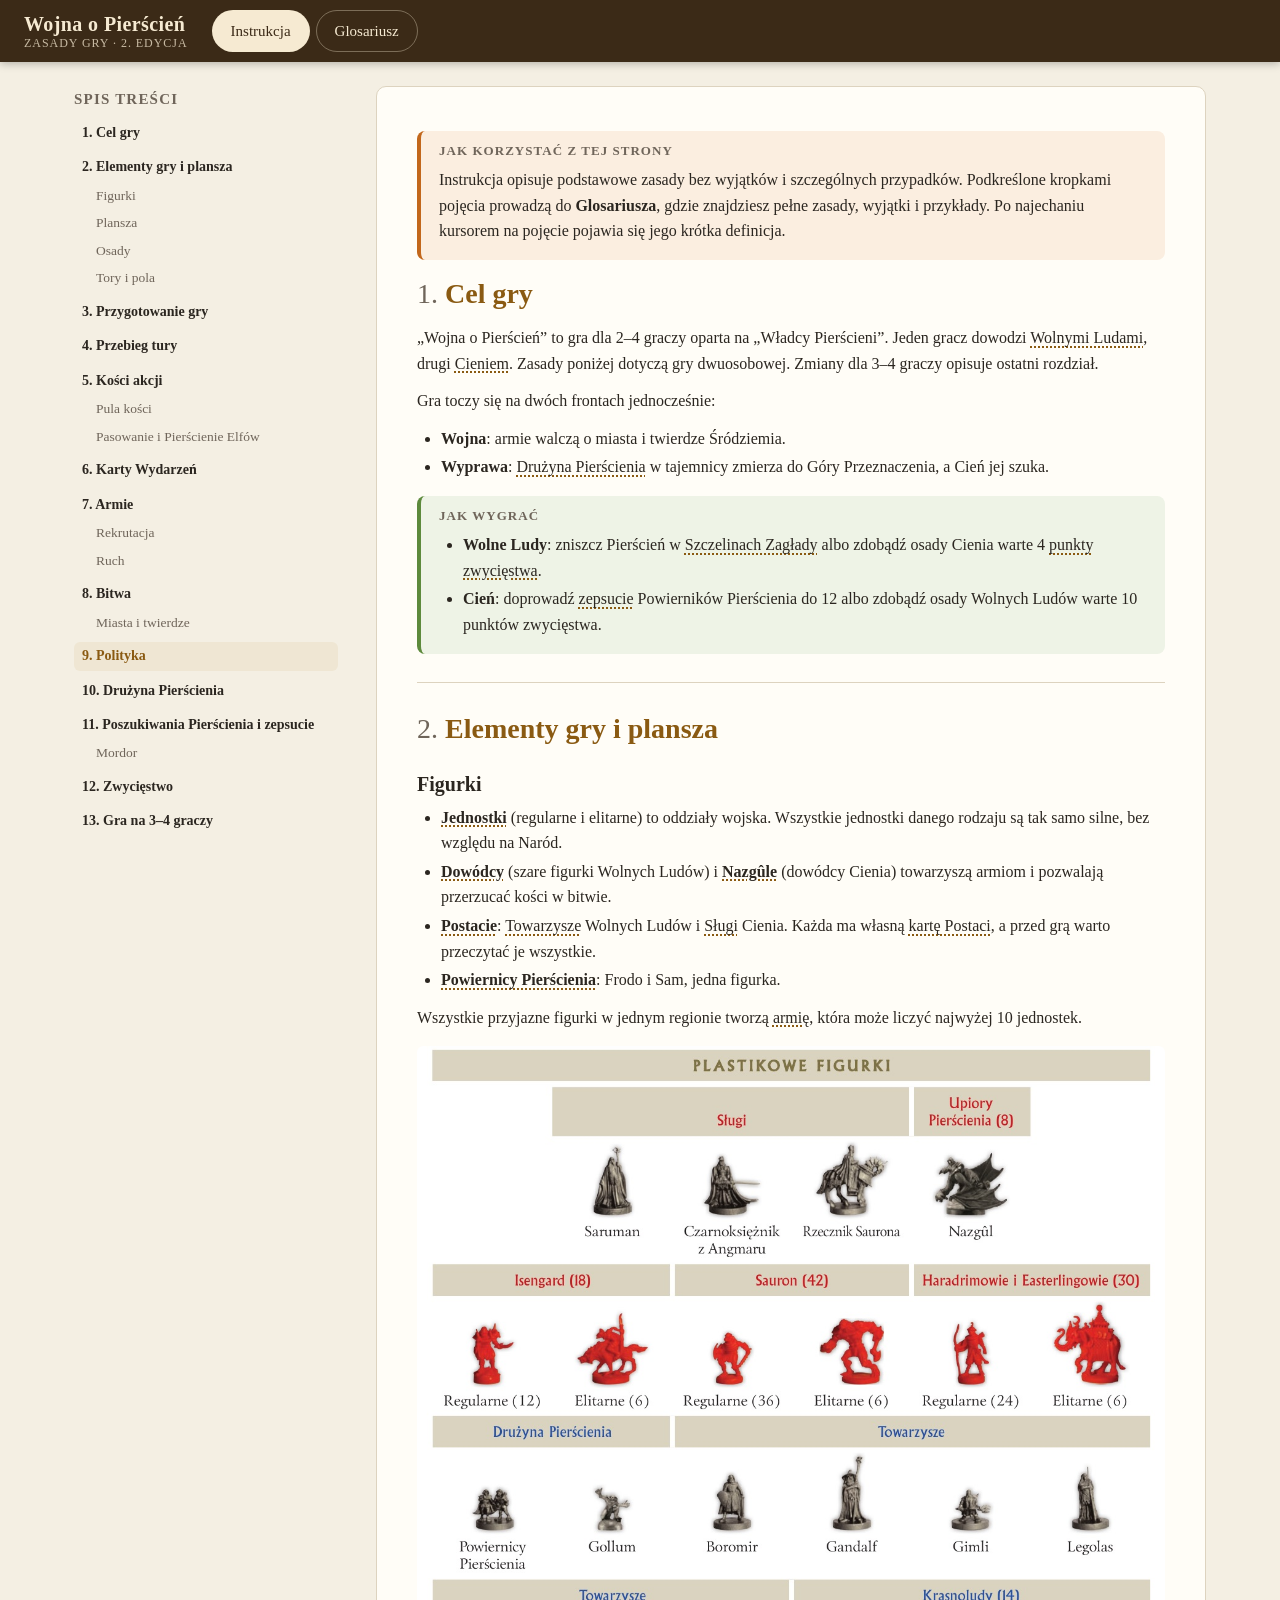
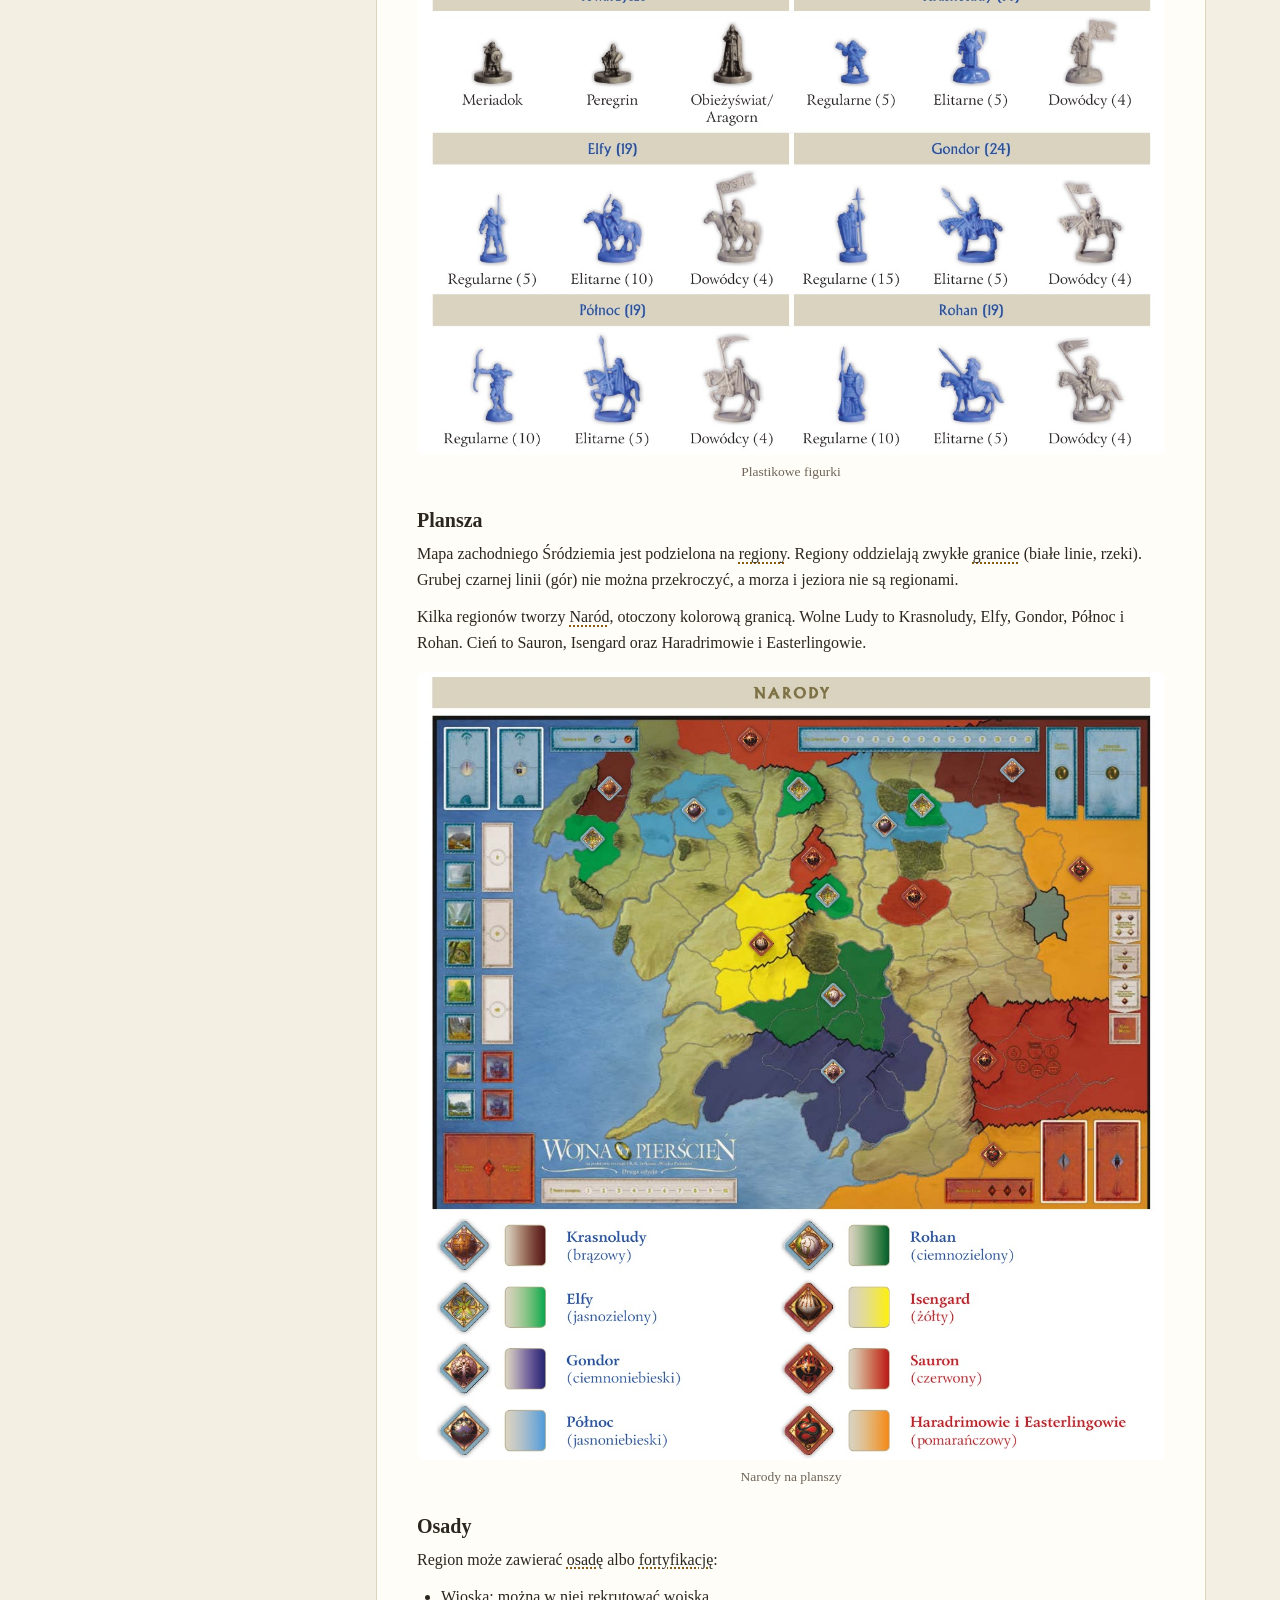
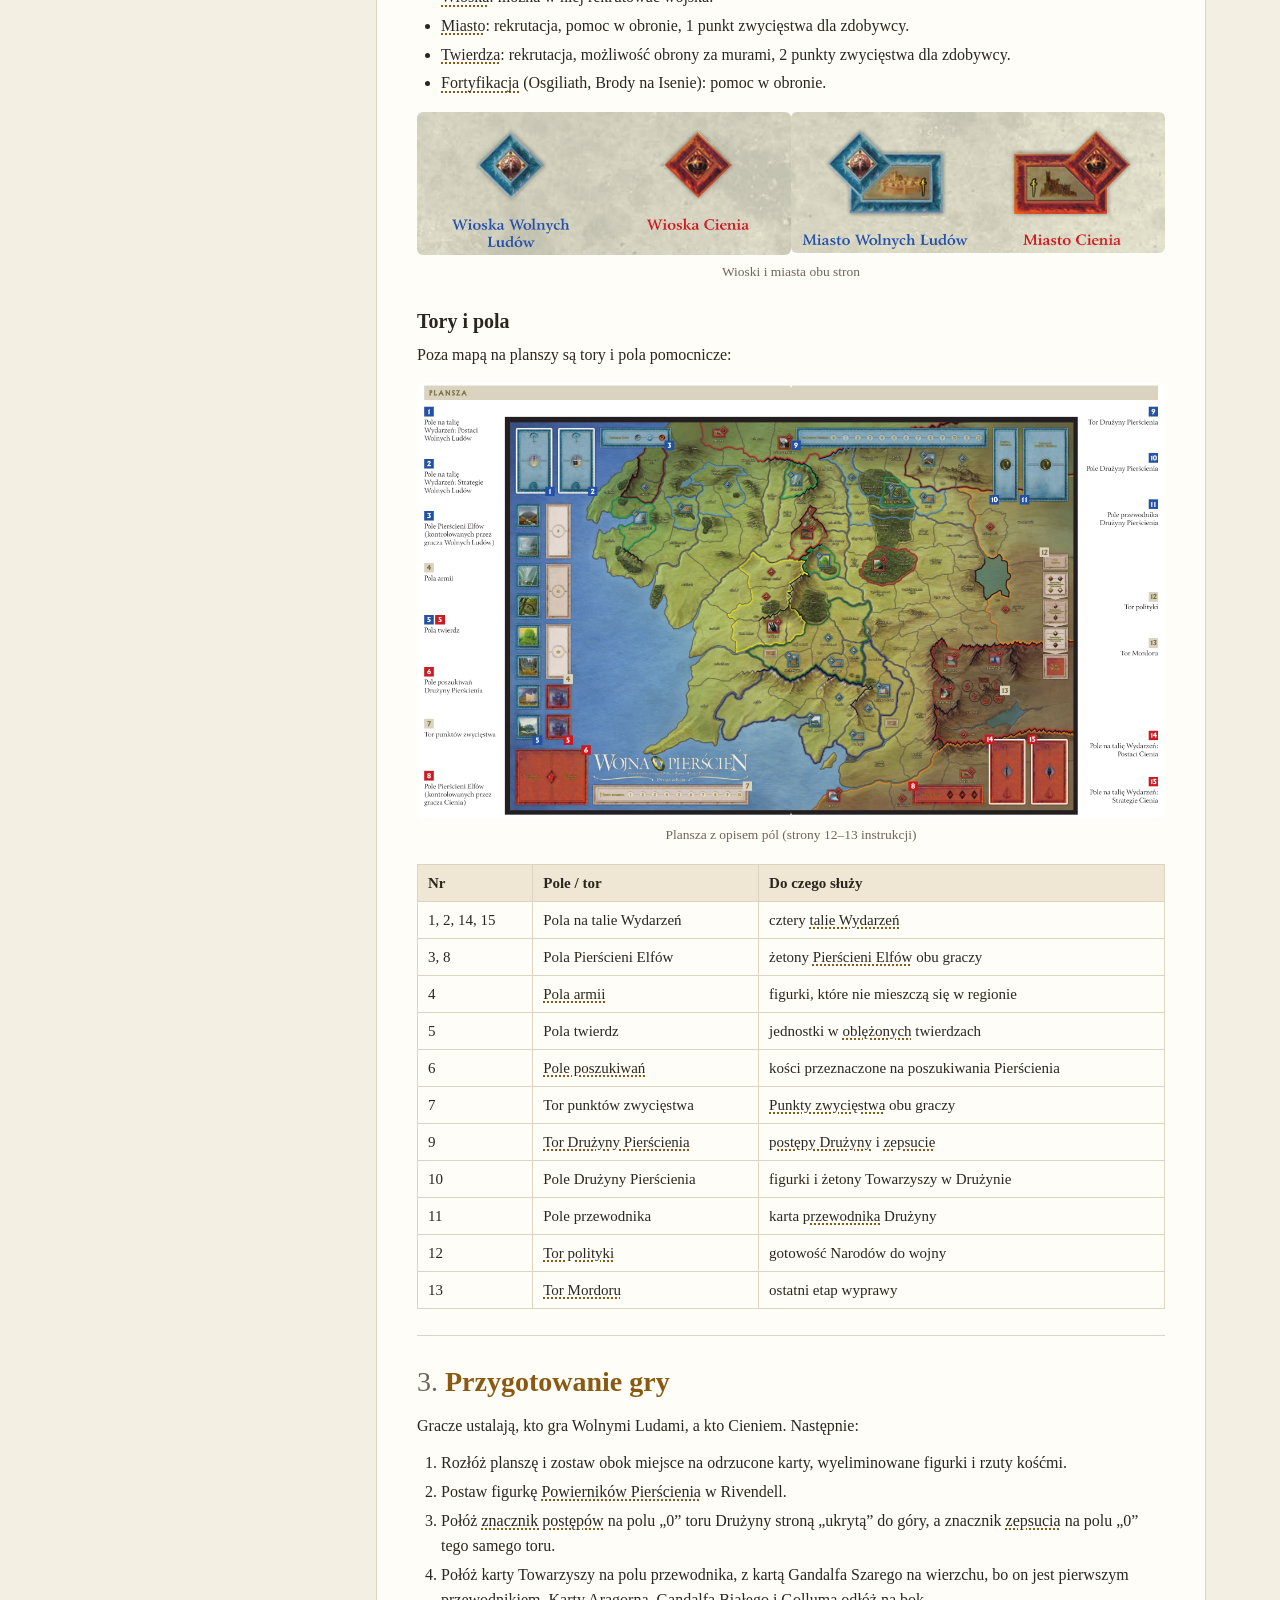
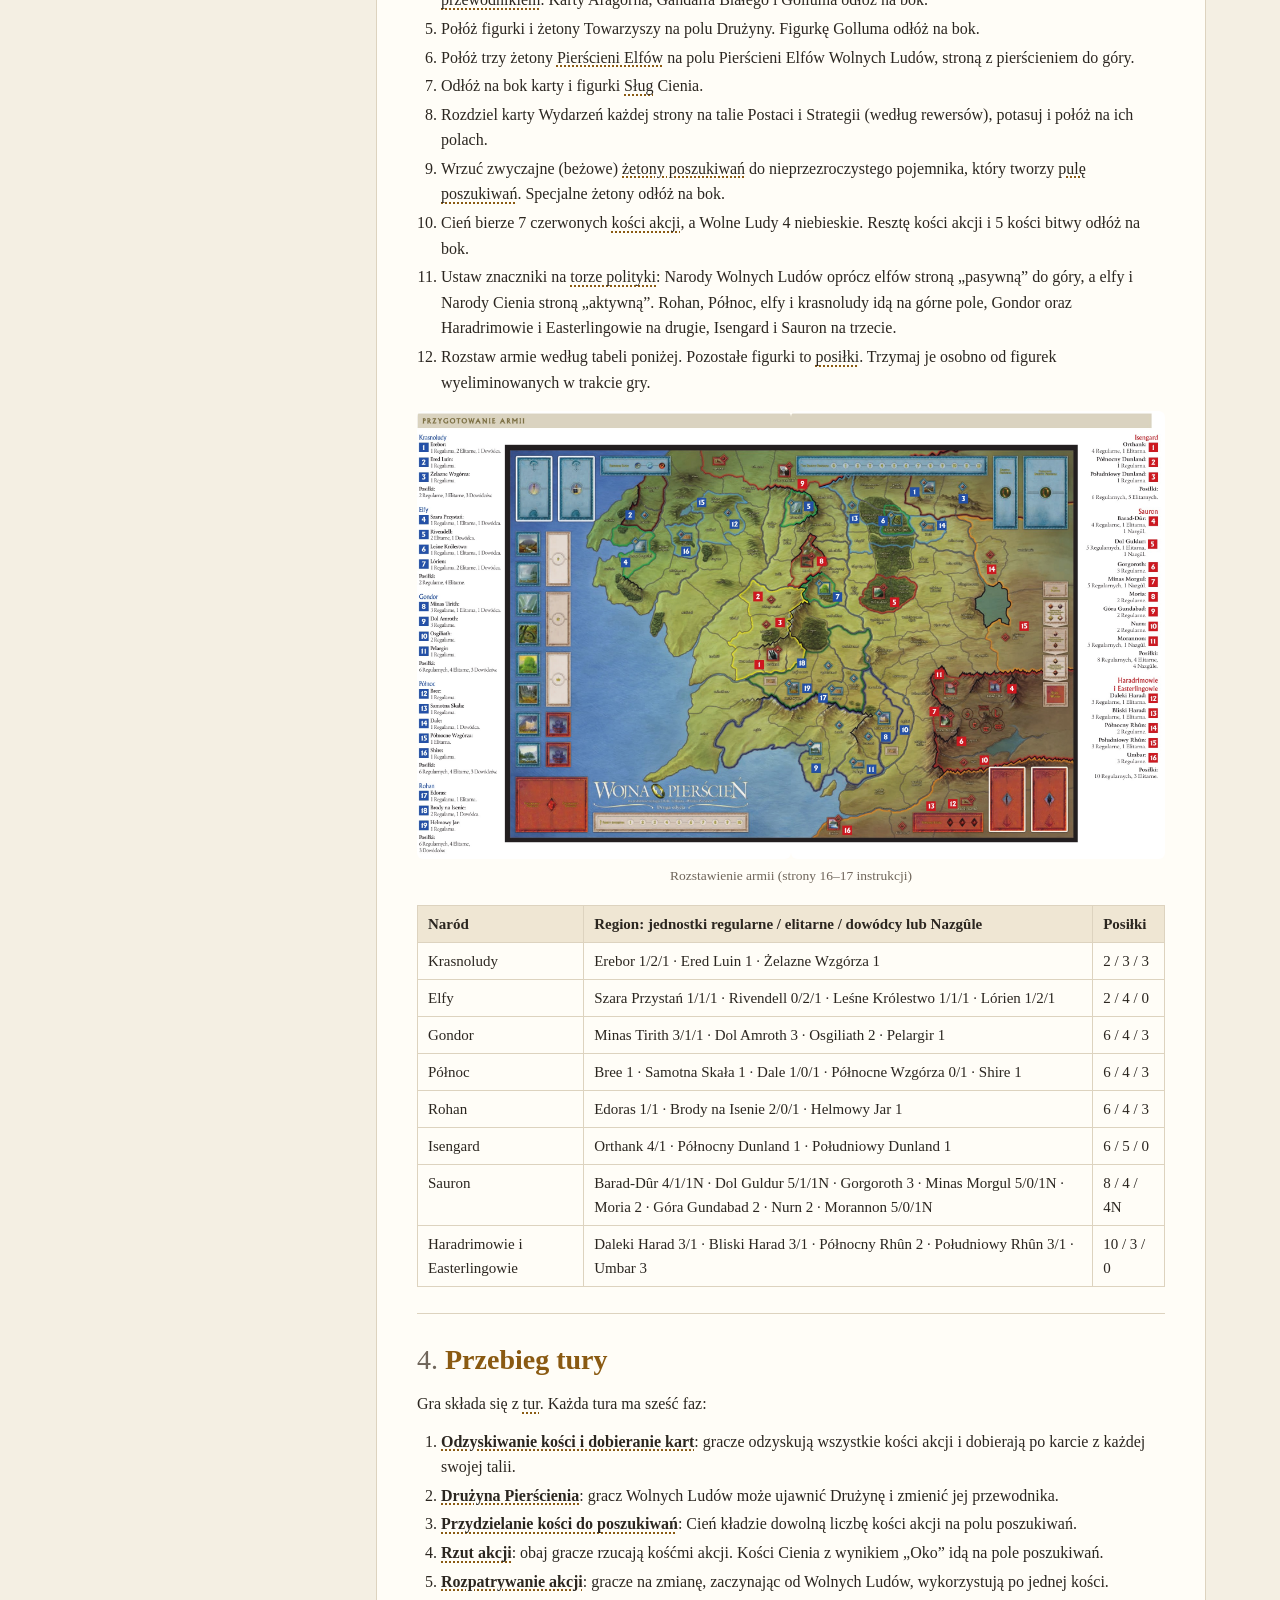
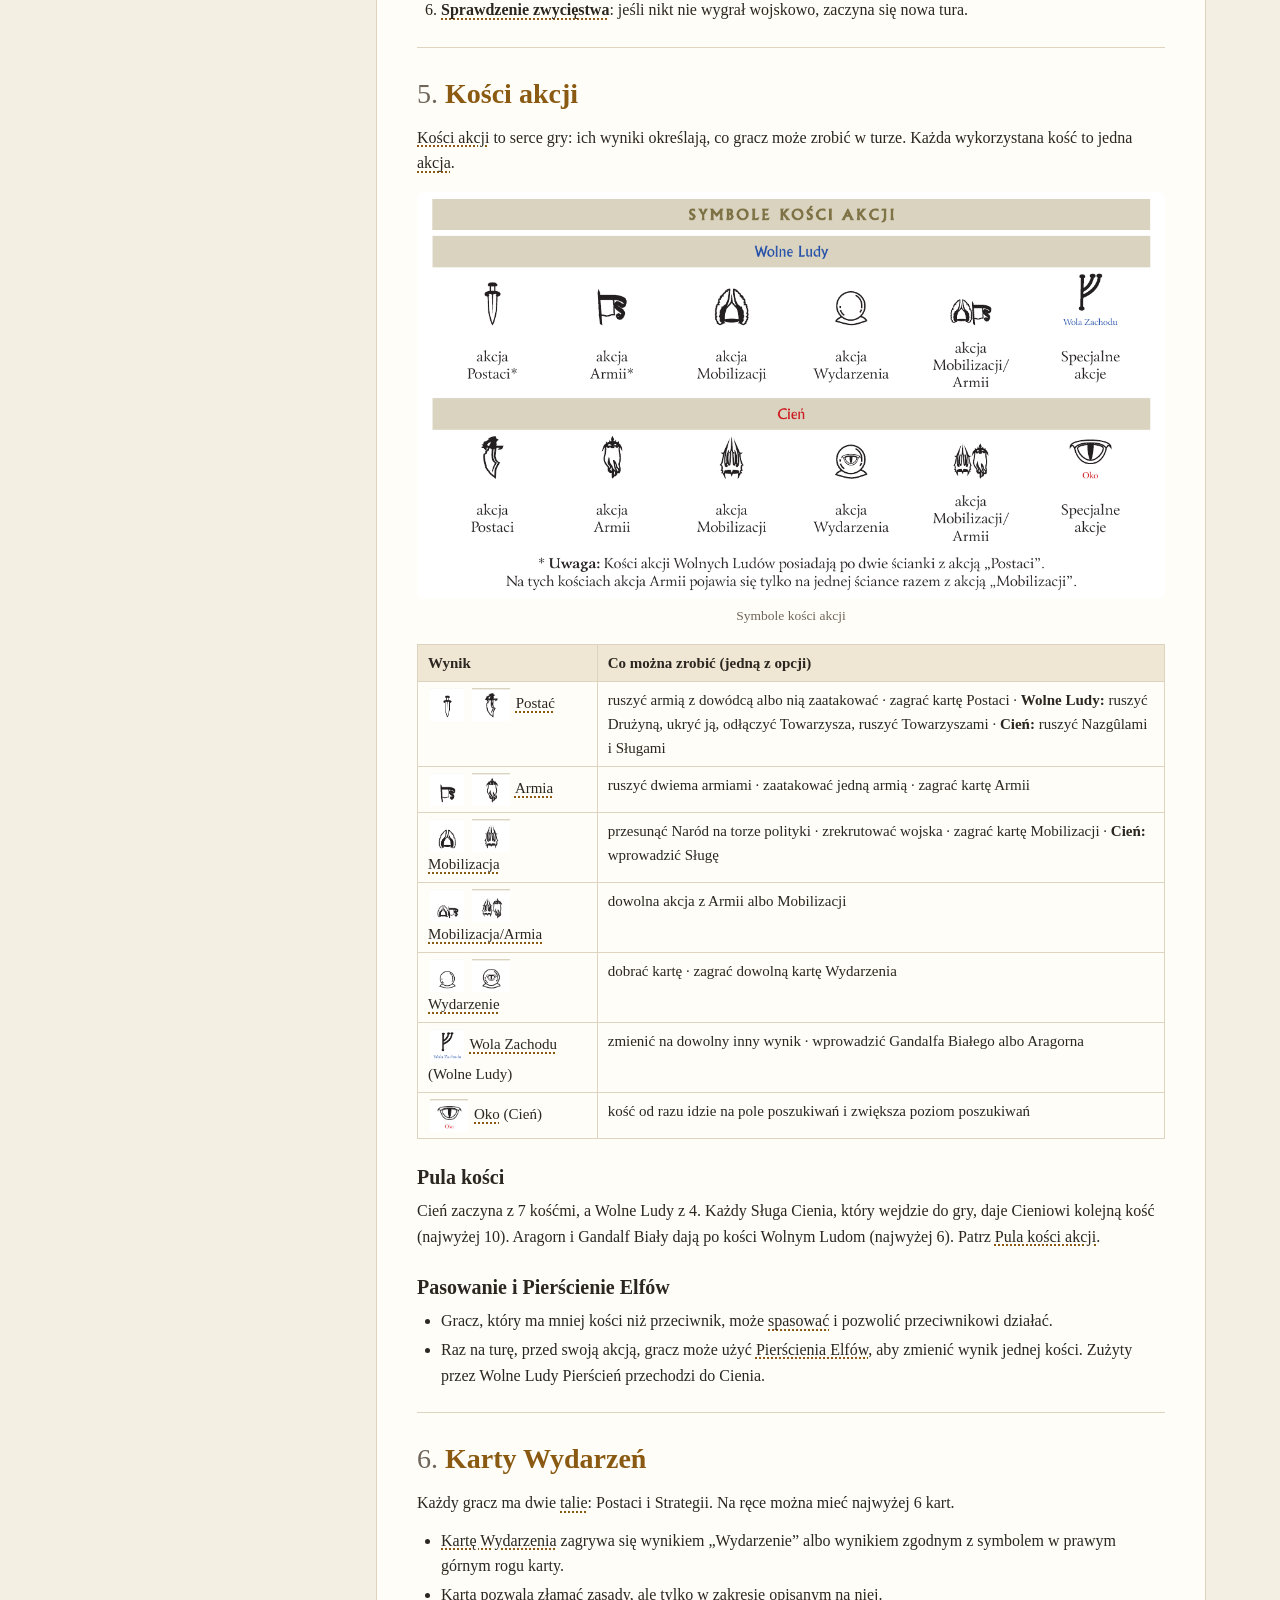
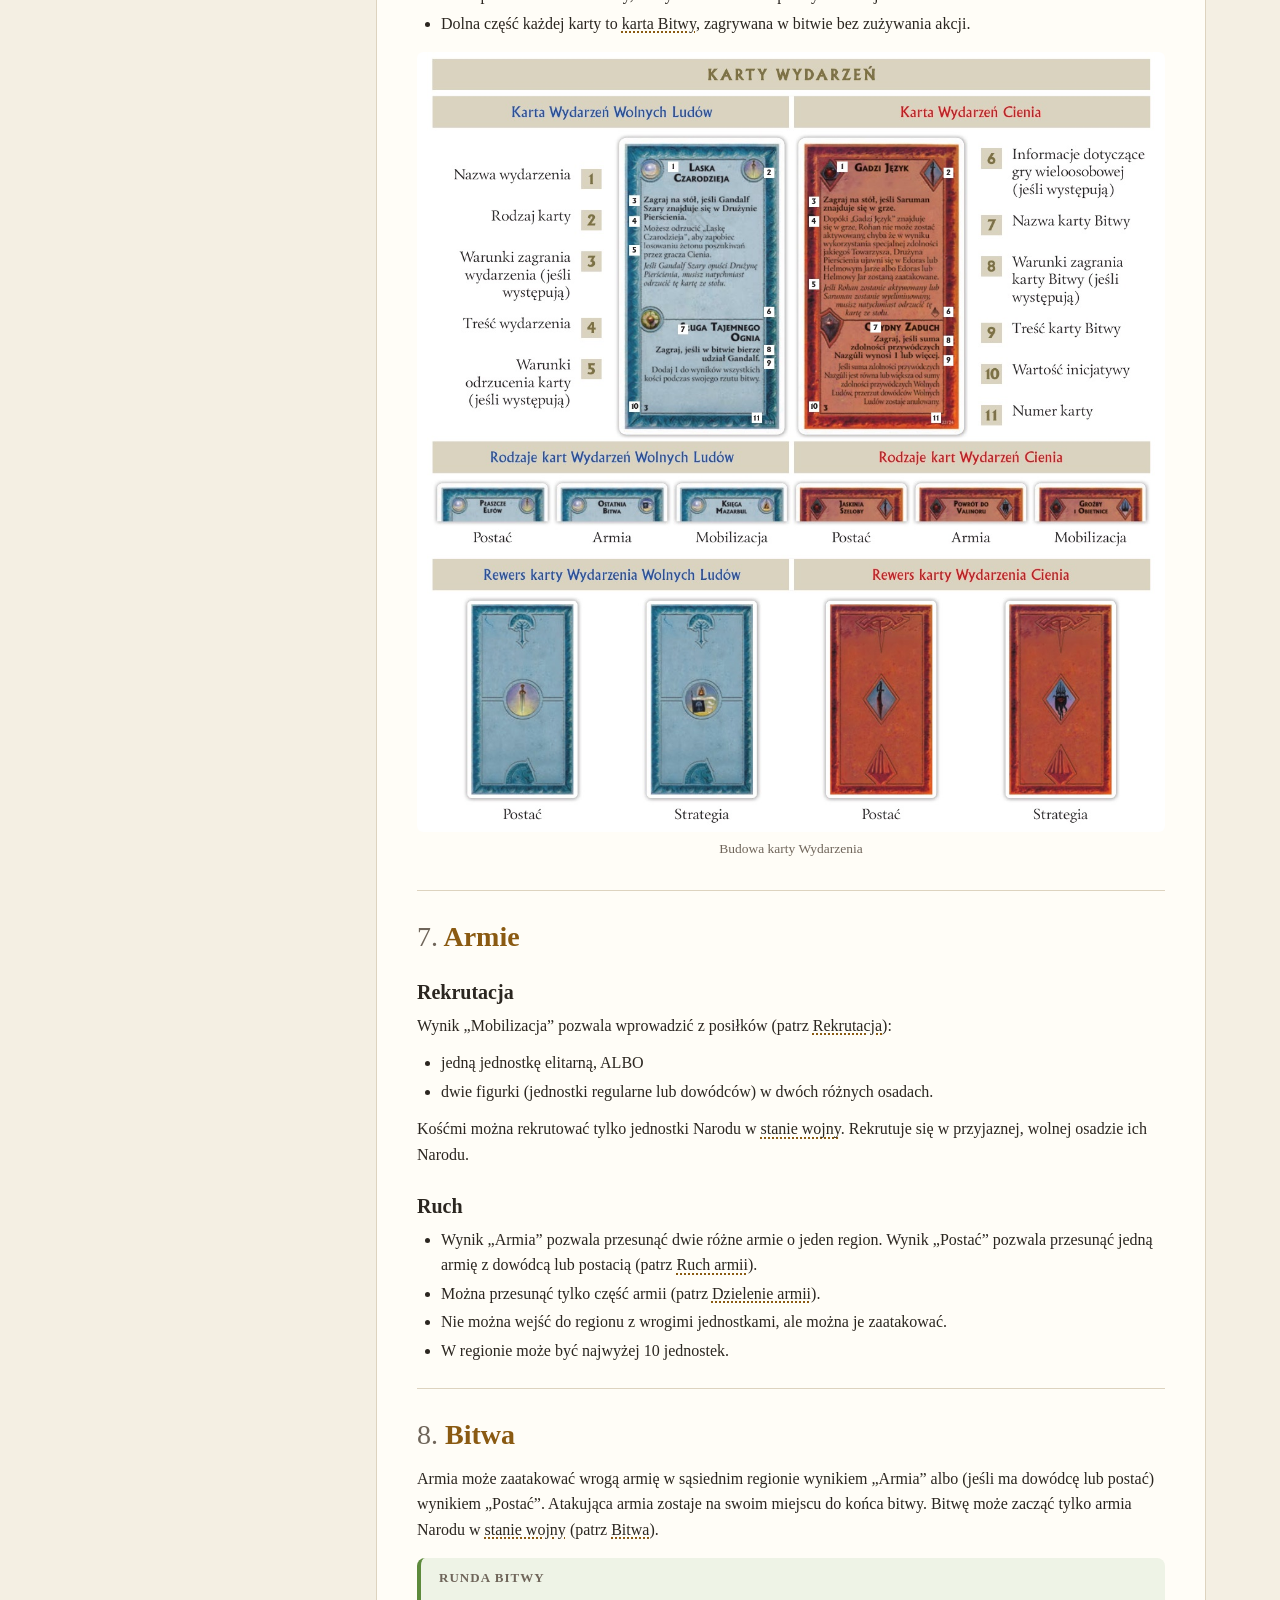
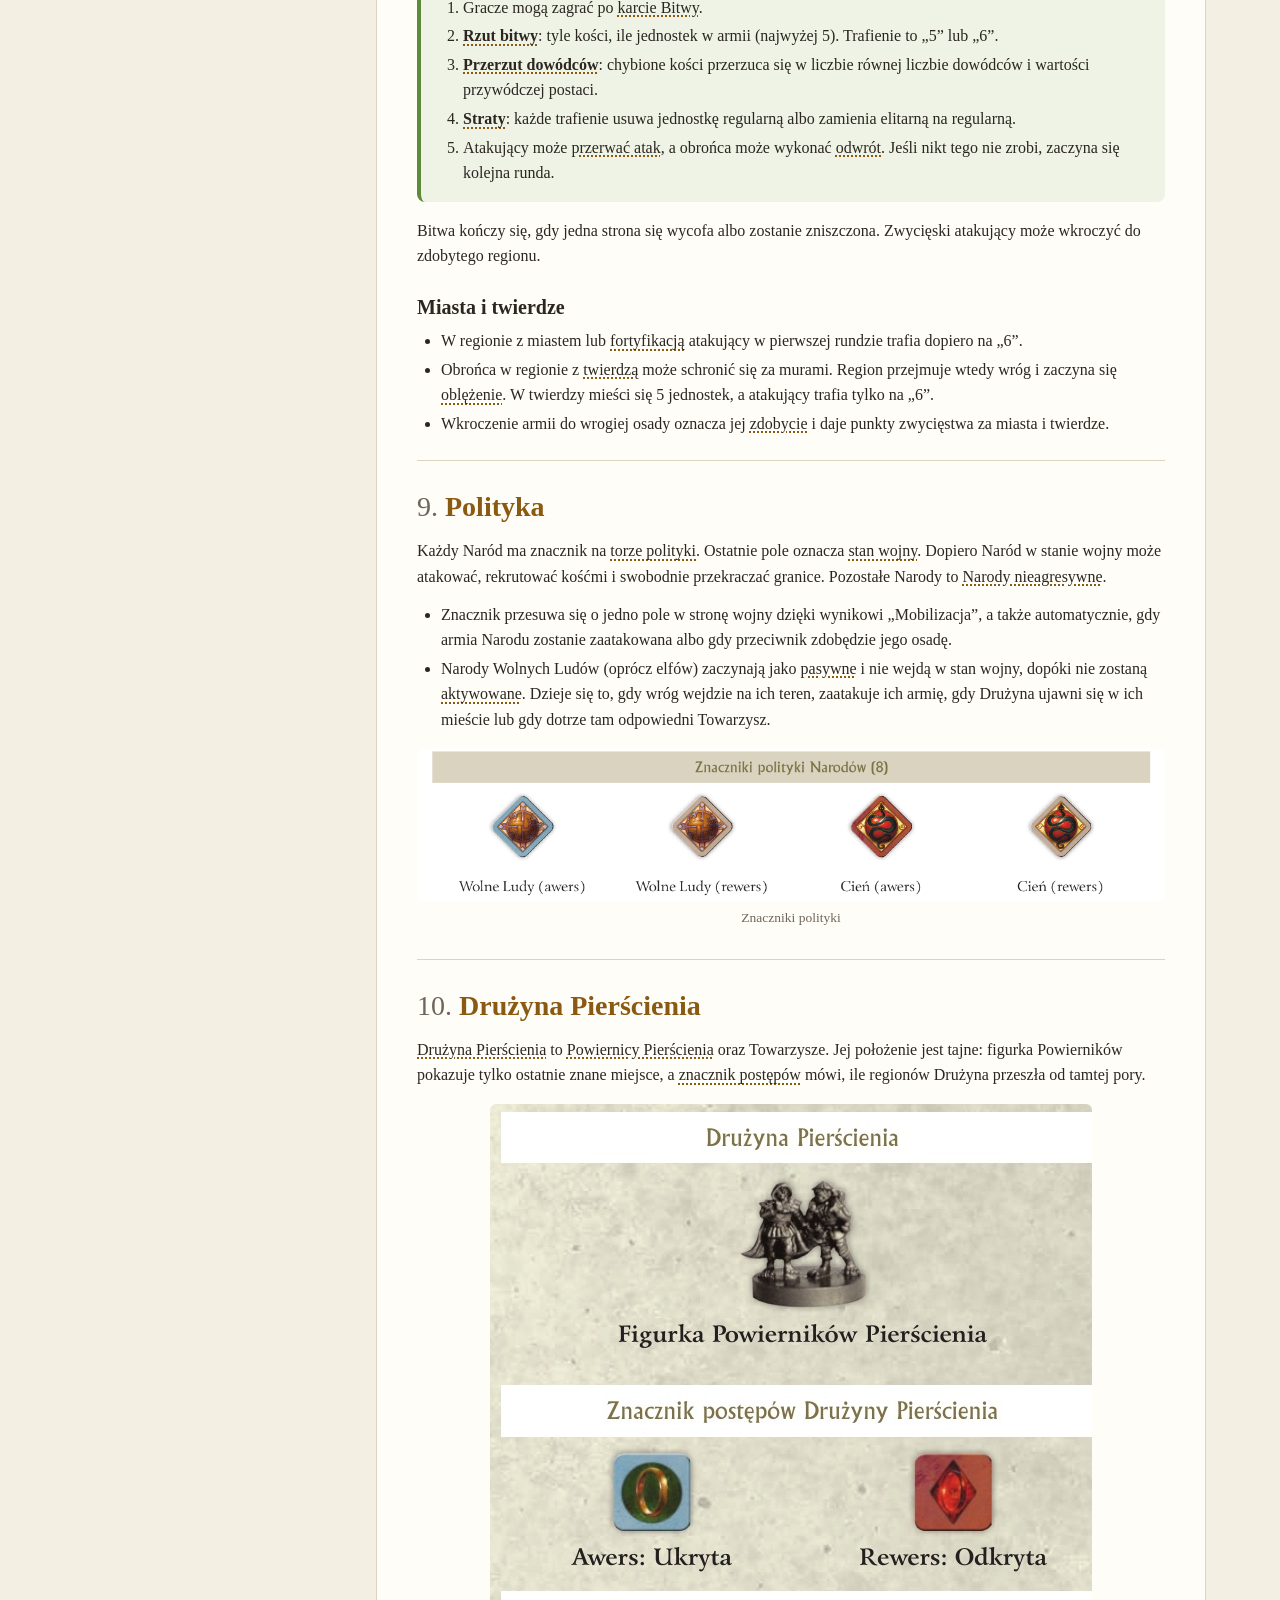
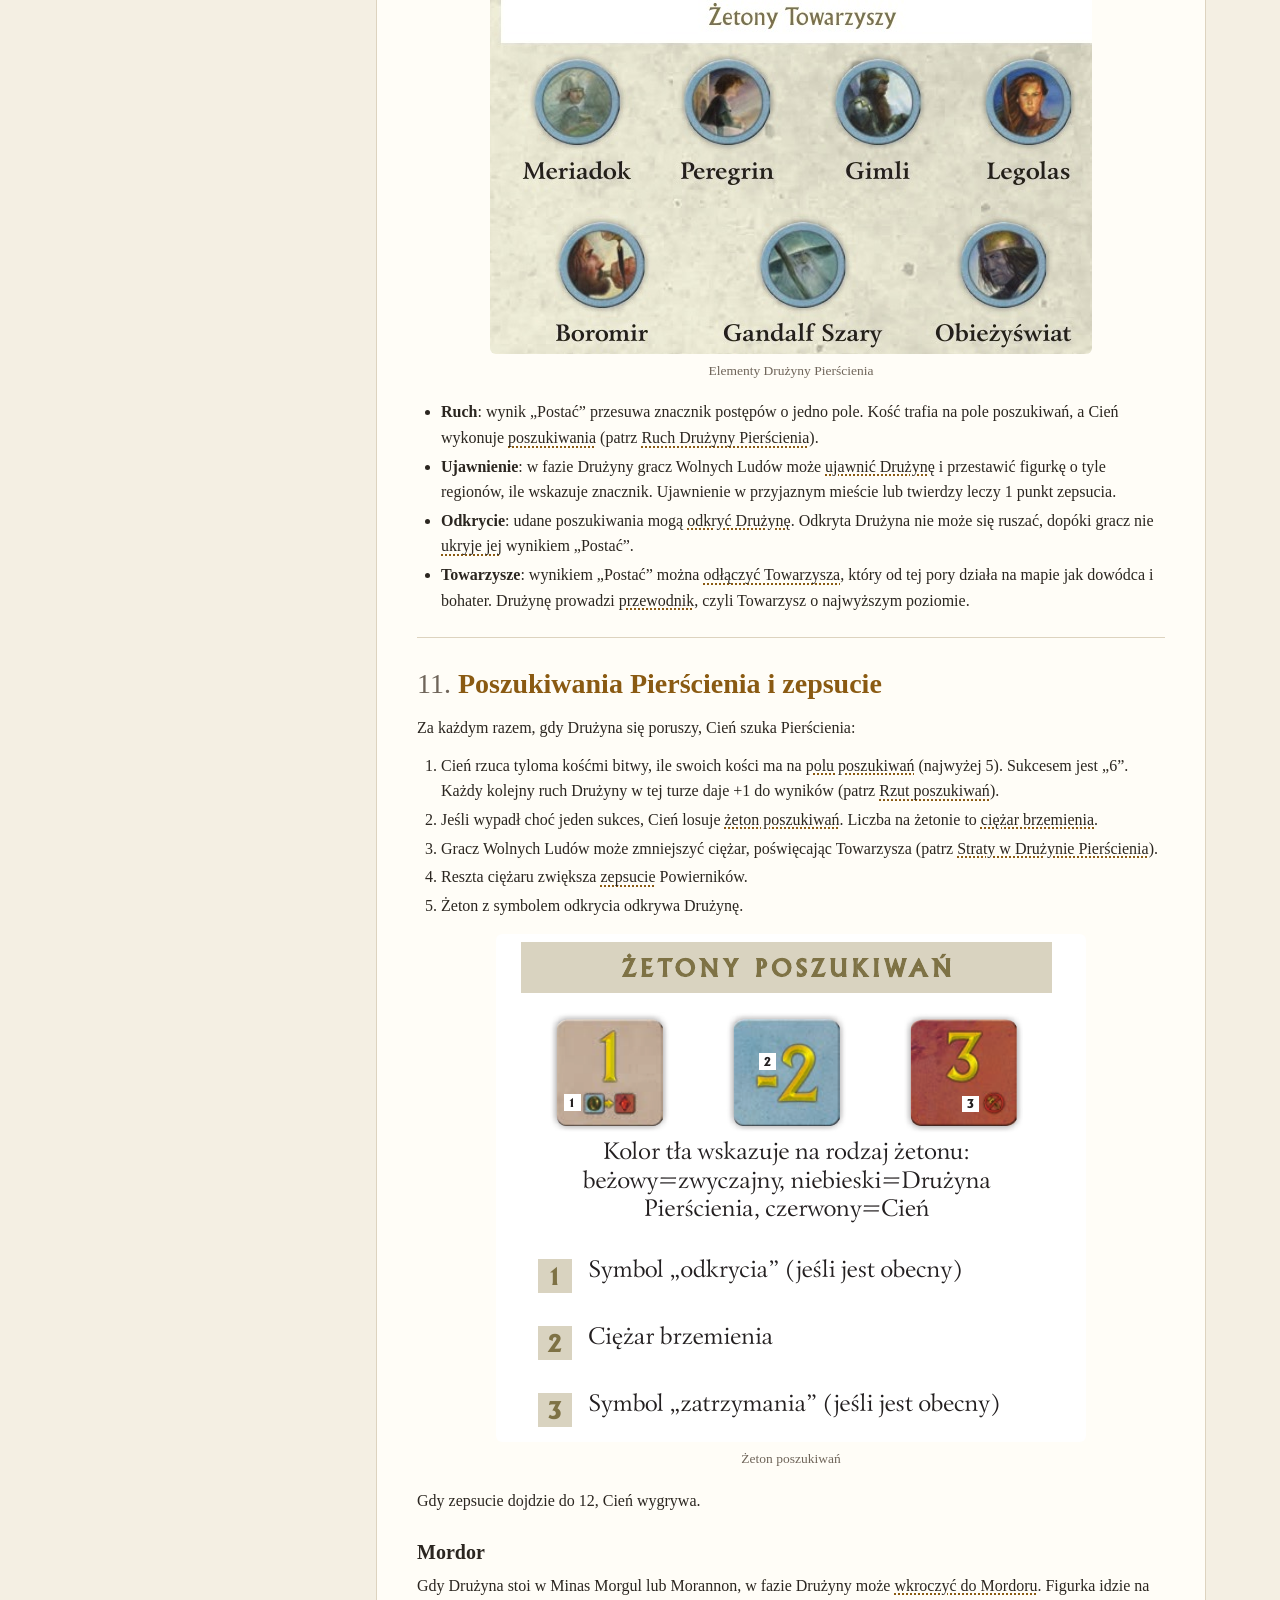
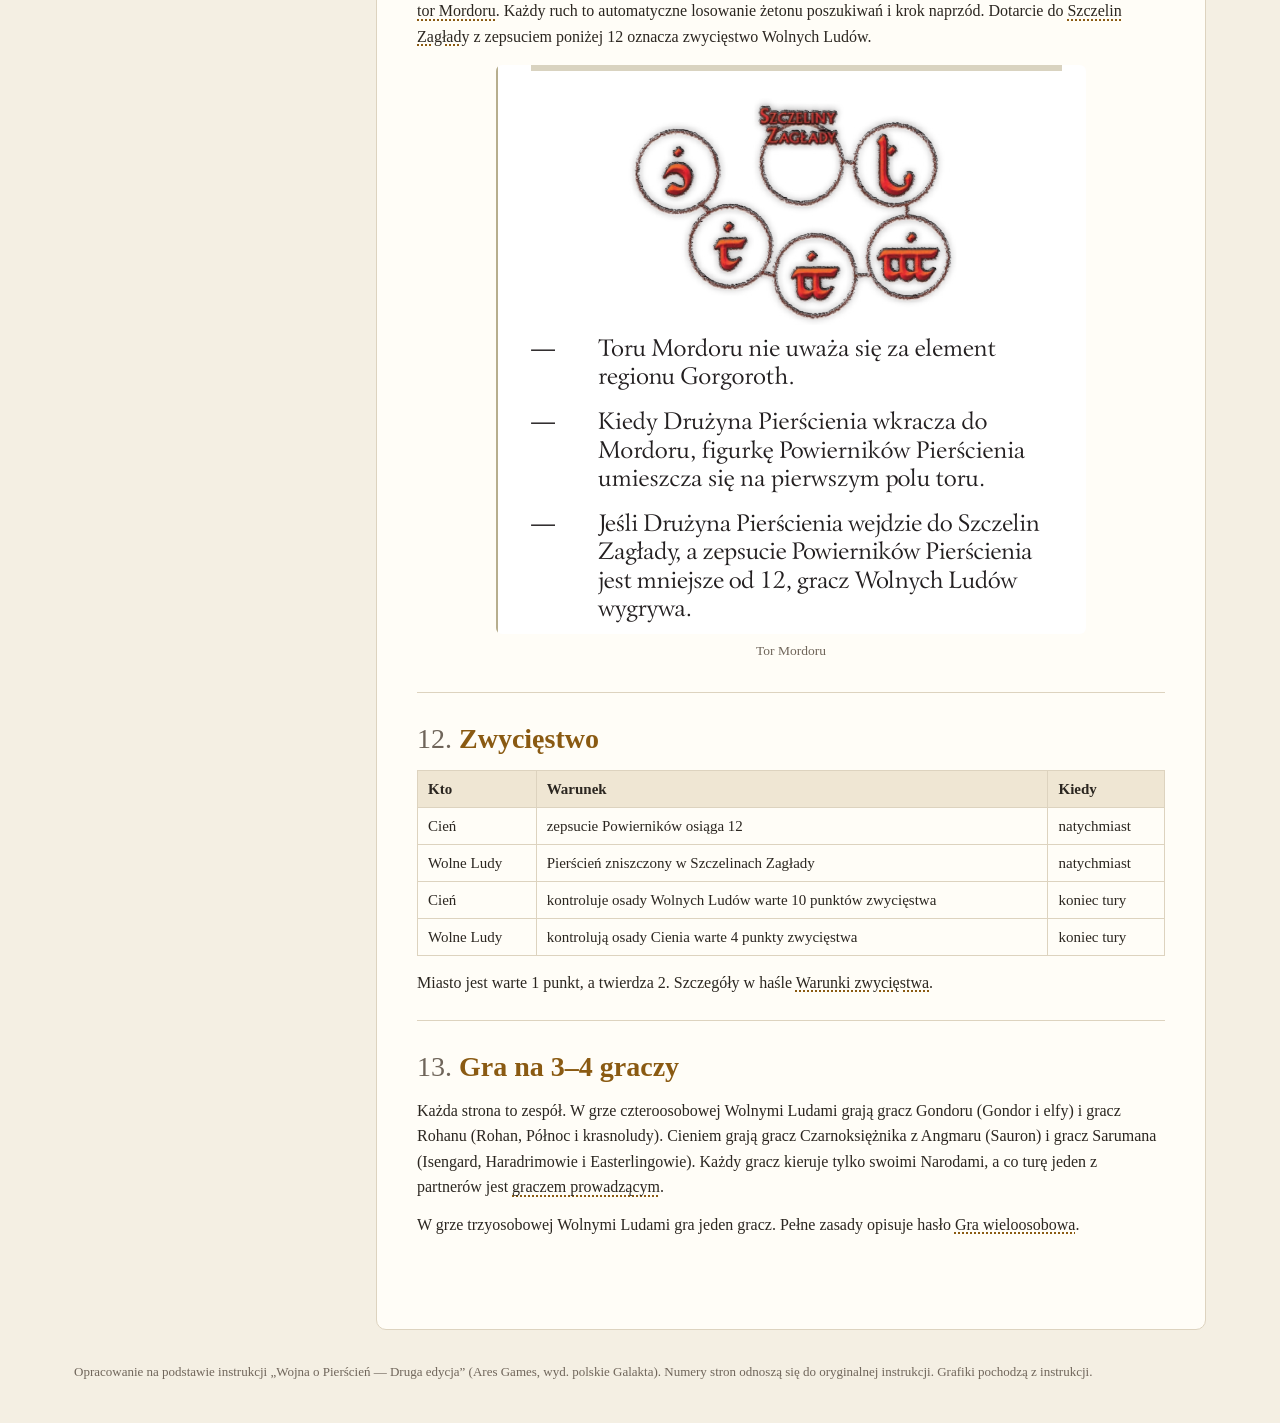
==== wojna-o-pierscien/index.html @ 44deabfb "instrukcja WoP" ====
<!DOCTYPE html>
<html lang="pl">
<head>
<meta charset="utf-8">
<meta name="viewport" content="width=device-width, initial-scale=1">
<!-- Static page opened locally (file://), so there is no server that could send a CSP header.
     The code uses no inline scripts or styles and no eval, so when hosting it on a server, send:
     Content-Security-Policy: default-src 'self'; object-src 'none'; frame-ancestors 'none'; base-uri 'self'; form-action 'self' -->
<title>Wojna o Pierścień — zasady gry</title>
<link rel="stylesheet" href="style.css?v=1793826267">
<script src="app.js?v=1793826262" defer></script>
</head>
<body>
<header class="top">
  <div class="brand">Wojna o Pierścień <span>zasady gry · 2. edycja</span></div>
  <nav class="tabs" role="tablist">
    <a href="#rules" class="tab" data-tab="rules" role="tab">Instrukcja</a>
    <a href="#glossary" class="tab" data-tab="glossary" role="tab">Glosariusz</a>
  </nav>
</header>
<div class="panel" id="rules">
  <nav class="side" aria-label="Spis treści"><h2>Spis treści</h2><ol class="toc"><li class="toc-1"><a href="#i-cel-gry">1. Cel gry</a></li><li class="toc-1"><a href="#i-elementy-gry-i-plansza">2. Elementy gry i plansza</a></li><li class="toc-2"><a href="#i-figurki">Figurki</a></li><li class="toc-2"><a href="#i-plansza">Plansza</a></li><li class="toc-2"><a href="#i-osady">Osady</a></li><li class="toc-2"><a href="#i-tory-i-pola">Tory i pola</a></li><li class="toc-1"><a href="#i-przygotowanie-gry">3. Przygotowanie gry</a></li><li class="toc-1"><a href="#i-przebieg-tury">4. Przebieg tury</a></li><li class="toc-1"><a href="#i-kosci-akcji">5. Kości akcji</a></li><li class="toc-2"><a href="#i-pula-kosci">Pula kości</a></li><li class="toc-2"><a href="#i-pasowanie-i-pierscienie-elfow">Pasowanie i Pierścienie Elfów</a></li><li class="toc-1"><a href="#i-karty-wydarzen">6. Karty Wydarzeń</a></li><li class="toc-1"><a href="#i-armie">7. Armie</a></li><li class="toc-2"><a href="#i-rekrutacja">Rekrutacja</a></li><li class="toc-2"><a href="#i-ruch">Ruch</a></li><li class="toc-1"><a href="#i-bitwa">8. Bitwa</a></li><li class="toc-2"><a href="#i-miasta-i-twierdze">Miasta i twierdze</a></li><li class="toc-1"><a href="#i-polityka">9. Polityka</a></li><li class="toc-1"><a href="#i-druzyna-pierscienia">10. Drużyna Pierścienia</a></li><li class="toc-1"><a href="#i-poszukiwania-pierscienia-i-zepsucie">11. Poszukiwania Pierścienia i zepsucie</a></li><li class="toc-2"><a href="#i-mordor">Mordor</a></li><li class="toc-1"><a href="#i-zwyciestwo">12. Zwycięstwo</a></li><li class="toc-1"><a href="#i-gra-na-34-graczy">13. Gra na 3–4 graczy</a></li></ol></nav>
  <main class="content rules"><aside class="box box-note"><h5>Jak korzystać z tej strony</h5><p>Instrukcja opisuje podstawowe zasady bez wyjątków i szczególnych przypadków. Podkreślone kropkami pojęcia prowadzą do <strong>Glosariusza</strong>, gdzie znajdziesz pełne zasady, wyjątki i przykłady. Po najechaniu kursorem na pojęcie pojawia się jego krótka definicja.</p></aside><section class="chapter"><h2 id="i-cel-gry"><span class="num">1.</span> Cel gry</h2><p>„Wojna o Pierścień” to gra dla 2–4 graczy oparta na „Władcy Pierścieni”. Jeden gracz dowodzi <a class="term" href="#g-wolne-ludy">Wolnymi Ludami</a>, drugi <a class="term" href="#g-cien">Cieniem</a>. Zasady poniżej dotyczą gry dwuosobowej. Zmiany dla 3–4 graczy opisuje ostatni rozdział.</p><p>Gra toczy się na dwóch frontach jednocześnie:</p><ul><li><strong>Wojna</strong>: armie walczą o miasta i twierdze Śródziemia.</li><li><strong>Wyprawa</strong>: <a class="term" href="#g-druzyna-pierscienia">Drużyna Pierścienia</a> w tajemnicy zmierza do Góry Przeznaczenia, a Cień jej szuka.</li></ul><aside class="box box-summary"><h5>Jak wygrać</h5><ul><li><strong>Wolne Ludy</strong>: zniszcz Pierścień w <a class="term" href="#g-szczeliny-zaglady">Szczelinach Zagłady</a> albo zdobądź osady Cienia warte 4 <a class="term" href="#g-punkty-zwyciestwa">punkty zwycięstwa</a>.</li><li><strong>Cień</strong>: doprowadź <a class="term" href="#g-zepsucie">zepsucie</a> Powierników Pierścienia do 12 albo zdobądź osady Wolnych Ludów warte 10 punktów zwycięstwa.</li></ul></aside></section><section class="chapter"><h2 id="i-elementy-gry-i-plansza"><span class="num">2.</span> Elementy gry i plansza</h2><h3 id="i-figurki">Figurki</h3><ul><li><strong><a class="term" href="#g-jednostka">Jednostki</a></strong> (regularne i elitarne) to oddziały wojska. Wszystkie jednostki danego rodzaju są tak samo silne, bez względu na Naród.</li><li><strong><a class="term" href="#g-dowodca">Dowódcy</a></strong> (szare figurki Wolnych Ludów) i <strong><a class="term" href="#g-nazgul">Nazgûle</a></strong> (dowódcy Cienia) towarzyszą armiom i pozwalają przerzucać kości w bitwie.</li><li><strong><a class="term" href="#g-postac">Postacie</a></strong>: <a class="term" href="#g-towarzysz">Towarzysze</a> Wolnych Ludów i <a class="term" href="#g-sluga">Sługi</a> Cienia. Każda ma własną <a class="term" href="#g-karta-postaci">kartę Postaci</a>, a przed grą warto przeczytać je wszystkie.</li><li><strong><a class="term" href="#g-powiernicy-pierscienia">Powiernicy Pierścienia</a></strong>: Frodo i Sam, jedna figurka.</li></ul><p>Wszystkie przyjazne figurki w jednym regionie tworzą <a class="term" href="#g-armia">armię</a>, która może liczyć najwyżej 10 jednostek.</p><figure class="fig"><div class="fig-imgs"><a href="img/figurki.jpg?v=1793820244" target="_blank" rel="noopener"><img src="img/figurki.jpg?v=1793820244" alt="Plastikowe figurki" loading="lazy"></a></div><figcaption>Plastikowe figurki</figcaption></figure><h3 id="i-plansza">Plansza</h3><p>Mapa zachodniego Śródziemia jest podzielona na <a class="term" href="#g-region">regiony</a>. Regiony oddzielają zwykłe <a class="term" href="#g-granica">granice</a> (białe linie, rzeki). Grubej czarnej linii (gór) nie można przekroczyć, a morza i jeziora nie są regionami.</p><p>Kilka regionów tworzy <a class="term" href="#g-narod">Naród</a>, otoczony kolorową granicą. Wolne Ludy to Krasnoludy, Elfy, Gondor, Północ i Rohan. Cień to Sauron, Isengard oraz Haradrimowie i Easterlingowie.</p><figure class="fig"><div class="fig-imgs"><a href="img/narody.jpg?v=1793820245" target="_blank" rel="noopener"><img src="img/narody.jpg?v=1793820245" alt="Narody na planszy" loading="lazy"></a></div><figcaption>Narody na planszy</figcaption></figure><h3 id="i-osady">Osady</h3><p>Region może zawierać <a class="term" href="#g-osada">osadę</a> albo <a class="term" href="#g-fortyfikacja">fortyfikację</a>:</p><ul><li><a class="term" href="#g-wioska">Wioska</a>: można w niej rekrutować wojska.</li><li><a class="term" href="#g-miasto">Miasto</a>: rekrutacja, pomoc w obronie, 1 punkt zwycięstwa dla zdobywcy.</li><li><a class="term" href="#g-twierdza">Twierdza</a>: rekrutacja, możliwość obrony za murami, 2 punkty zwycięstwa dla zdobywcy.</li><li><a class="term" href="#g-fortyfikacja">Fortyfikacja</a> (Osgiliath, Brody na Isenie): pomoc w obronie.</li></ul><figure class="fig fig-pair"><div class="fig-imgs"><a href="img/wioski.png?v=1793820246" target="_blank" rel="noopener"><img src="img/wioski.png?v=1793820246" alt="Wioski i miasta obu stron" loading="lazy"></a><a href="img/miasta.png?v=1793820247" target="_blank" rel="noopener"><img src="img/miasta.png?v=1793820247" alt="Wioski i miasta obu stron" loading="lazy"></a></div><figcaption>Wioski i miasta obu stron</figcaption></figure><h3 id="i-tory-i-pola">Tory i pola</h3><p>Poza mapą na planszy są tory i pola pomocnicze:</p><figure class="fig fig-pair"><div class="fig-imgs"><a href="img/plansza-lewa.jpg?v=1793820248" target="_blank" rel="noopener"><img src="img/plansza-lewa.jpg?v=1793820248" alt="Plansza z opisem pól (strony 12–13 instrukcji)" loading="lazy"></a><a href="img/plansza-prawa.jpg?v=1793820250" target="_blank" rel="noopener"><img src="img/plansza-prawa.jpg?v=1793820250" alt="Plansza z opisem pól (strony 12–13 instrukcji)" loading="lazy"></a></div><figcaption>Plansza z opisem pól (strony 12–13 instrukcji)</figcaption></figure><div class="table-wrap"><table><thead><tr><th>Nr</th><th>Pole / tor</th><th>Do czego służy</th></tr></thead><tbody><tr><td>1, 2, 14, 15</td><td>Pola na talie Wydarzeń</td><td>cztery <a class="term" href="#g-talia-wydarzen">talie Wydarzeń</a></td></tr><tr><td>3, 8</td><td>Pola Pierścieni Elfów</td><td>żetony <a class="term" href="#g-pierscienie-elfow">Pierścieni Elfów</a> obu graczy</td></tr><tr><td>4</td><td><a class="term" href="#g-pole-armii">Pola armii</a></td><td>figurki, które nie mieszczą się w regionie</td></tr><tr><td>5</td><td>Pola twierdz</td><td>jednostki w <a class="term" href="#g-oblezenie">oblężonych</a> twierdzach</td></tr><tr><td>6</td><td><a class="term" href="#g-pole-poszukiwan">Pole poszukiwań</a></td><td>kości przeznaczone na poszukiwania Pierścienia</td></tr><tr><td>7</td><td>Tor punktów zwycięstwa</td><td><a class="term" href="#g-punkty-zwyciestwa">Punkty zwycięstwa</a> obu graczy</td></tr><tr><td>9</td><td><a class="term" href="#g-tor-druzyny-pierscienia">Tor Drużyny Pierścienia</a></td><td><a class="term" href="#g-znacznik-postepow">postępy Drużyny</a> i <a class="term" href="#g-zepsucie">zepsucie</a></td></tr><tr><td>10</td><td>Pole Drużyny Pierścienia</td><td>figurki i żetony Towarzyszy w Drużynie</td></tr><tr><td>11</td><td>Pole przewodnika</td><td>karta <a class="term" href="#g-przewodnik-druzyny-pierscienia">przewodnika</a> Drużyny</td></tr><tr><td>12</td><td><a class="term" href="#g-tor-polityki">Tor polityki</a></td><td>gotowość Narodów do wojny</td></tr><tr><td>13</td><td><a class="term" href="#g-tor-mordoru">Tor Mordoru</a></td><td>ostatni etap wyprawy</td></tr></tbody></table></div></section><section class="chapter"><h2 id="i-przygotowanie-gry"><span class="num">3.</span> Przygotowanie gry</h2><p>Gracze ustalają, kto gra Wolnymi Ludami, a kto Cieniem. Następnie:</p><ol><li>Rozłóż planszę i zostaw obok miejsce na odrzucone karty, wyeliminowane figurki i rzuty kośćmi.</li><li>Postaw figurkę <a class="term" href="#g-powiernicy-pierscienia">Powierników Pierścienia</a> w Rivendell.</li><li>Połóż <a class="term" href="#g-znacznik-postepow">znacznik postępów</a> na polu „0” toru Drużyny stroną „ukrytą” do góry, a znacznik <a class="term" href="#g-zepsucie">zepsucia</a> na polu „0” tego samego toru.</li><li>Połóż karty Towarzyszy na polu przewodnika, z kartą Gandalfa Szarego na wierzchu, bo on jest pierwszym <a class="term" href="#g-przewodnik-druzyny-pierscienia">przewodnikiem</a>. Karty Aragorna, Gandalfa Białego i Golluma odłóż na bok.</li><li>Połóż figurki i żetony Towarzyszy na polu Drużyny. Figurkę Golluma odłóż na bok.</li><li>Połóż trzy żetony <a class="term" href="#g-pierscienie-elfow">Pierścieni Elfów</a> na polu Pierścieni Elfów Wolnych Ludów, stroną z pierścieniem do góry.</li><li>Odłóż na bok karty i figurki <a class="term" href="#g-sluga">Sług</a> Cienia.</li><li>Rozdziel karty Wydarzeń każdej strony na talie Postaci i Strategii (według rewersów), potasuj i połóż na ich polach.</li><li>Wrzuć zwyczajne (beżowe) <a class="term" href="#g-zeton-poszukiwan">żetony poszukiwań</a> do nieprzezroczystego pojemnika, który tworzy <a class="term" href="#g-pula-poszukiwan">pulę poszukiwań</a>. Specjalne żetony odłóż na bok.</li><li>Cień bierze 7 czerwonych <a class="term" href="#g-kosc-akcji">kości akcji</a>, a Wolne Ludy 4 niebieskie. Resztę kości akcji i 5 kości bitwy odłóż na bok.</li><li>Ustaw znaczniki na <a class="term" href="#g-tor-polityki">torze polityki</a>: Narody Wolnych Ludów oprócz elfów stroną „pasywną” do góry, a elfy i Narody Cienia stroną „aktywną”. Rohan, Północ, elfy i krasnoludy idą na górne pole, Gondor oraz Haradrimowie i Easterlingowie na drugie, Isengard i Sauron na trzecie.</li><li>Rozstaw armie według tabeli poniżej. Pozostałe figurki to <a class="term" href="#g-posilki">posiłki</a>. Trzymaj je osobno od figurek wyeliminowanych w trakcie gry.</li></ol><figure class="fig fig-pair"><div class="fig-imgs"><a href="img/przygotowanie-lewa.jpg?v=1793820251" target="_blank" rel="noopener"><img src="img/przygotowanie-lewa.jpg?v=1793820251" alt="Rozstawienie armii (strony 16–17 instrukcji)" loading="lazy"></a><a href="img/przygotowanie-prawa.jpg?v=1793820252" target="_blank" rel="noopener"><img src="img/przygotowanie-prawa.jpg?v=1793820252" alt="Rozstawienie armii (strony 16–17 instrukcji)" loading="lazy"></a></div><figcaption>Rozstawienie armii (strony 16–17 instrukcji)</figcaption></figure><div class="table-wrap"><table><thead><tr><th>Naród</th><th>Region: jednostki regularne / elitarne / dowódcy lub Nazgûle</th><th>Posiłki</th></tr></thead><tbody><tr><td>Krasnoludy</td><td>Erebor 1/2/1 · Ered Luin 1 · Żelazne Wzgórza 1</td><td>2 / 3 / 3</td></tr><tr><td>Elfy</td><td>Szara Przystań 1/1/1 · Rivendell 0/2/1 · Leśne Królestwo 1/1/1 · Lórien 1/2/1</td><td>2 / 4 / 0</td></tr><tr><td>Gondor</td><td>Minas Tirith 3/1/1 · Dol Amroth 3 · Osgiliath 2 · Pelargir 1</td><td>6 / 4 / 3</td></tr><tr><td>Północ</td><td>Bree 1 · Samotna Skała 1 · Dale 1/0/1 · Północne Wzgórza 0/1 · Shire 1</td><td>6 / 4 / 3</td></tr><tr><td>Rohan</td><td>Edoras 1/1 · Brody na Isenie 2/0/1 · Helmowy Jar 1</td><td>6 / 4 / 3</td></tr><tr><td>Isengard</td><td>Orthank 4/1 · Północny Dunland 1 · Południowy Dunland 1</td><td>6 / 5 / 0</td></tr><tr><td>Sauron</td><td>Barad-Dûr 4/1/1N · Dol Guldur 5/1/1N · Gorgoroth 3 · Minas Morgul 5/0/1N · Moria 2 · Góra Gundabad 2 · Nurn 2 · Morannon 5/0/1N</td><td>8 / 4 / 4N</td></tr><tr><td>Haradrimowie i Easterlingowie</td><td>Daleki Harad 3/1 · Bliski Harad 3/1 · Północny Rhûn 2 · Południowy Rhûn 3/1 · Umbar 3</td><td>10 / 3 / 0</td></tr></tbody></table></div></section><section class="chapter"><h2 id="i-przebieg-tury"><span class="num">4.</span> Przebieg tury</h2><p>Gra składa się z <a class="term" href="#g-tura">tur</a>. Każda tura ma sześć faz:</p><ol><li><strong><a class="term" href="#g-faza-1-odzyskiwanie-kosci-akcji-i-dobieranie-kart">Odzyskiwanie kości i dobieranie kart</a></strong>: gracze odzyskują wszystkie kości akcji i dobierają po karcie z każdej swojej talii.</li><li><strong><a class="term" href="#g-faza-2-druzyna-pierscienia">Drużyna Pierścienia</a></strong>: gracz Wolnych Ludów może ujawnić Drużynę i zmienić jej przewodnika.</li><li><strong><a class="term" href="#g-faza-3-przydzielanie-kosci-do-poszukiwan">Przydzielanie kości do poszukiwań</a></strong>: Cień kładzie dowolną liczbę kości akcji na polu poszukiwań.</li><li><strong><a class="term" href="#g-faza-4-rzut-akcji">Rzut akcji</a></strong>: obaj gracze rzucają kośćmi akcji. Kości Cienia z wynikiem „Oko” idą na pole poszukiwań.</li><li><strong><a class="term" href="#g-faza-5-rozpatrywanie-akcji">Rozpatrywanie akcji</a></strong>: gracze na zmianę, zaczynając od Wolnych Ludów, wykorzystują po jednej kości.</li><li><strong><a class="term" href="#g-faza-6-sprawdzenie-warunkow-zwyciestwa">Sprawdzenie zwycięstwa</a></strong>: jeśli nikt nie wygrał wojskowo, zaczyna się nowa tura.</li></ol></section><section class="chapter"><h2 id="i-kosci-akcji"><span class="num">5.</span> Kości akcji</h2><p><a class="term" href="#g-kosc-akcji">Kości akcji</a> to serce gry: ich wyniki określają, co gracz może zrobić w turze. Każda wykorzystana kość to jedna <a class="term" href="#g-akcja">akcja</a>.</p><figure class="fig"><div class="fig-imgs"><a href="img/kosci-akcji.png?v=1793820253" target="_blank" rel="noopener"><img src="img/kosci-akcji.png?v=1793820253" alt="Symbole kości akcji" loading="lazy"></a></div><figcaption>Symbole kości akcji</figcaption></figure><div class="table-wrap"><table><thead><tr><th>Wynik</th><th>Co można zrobić (jedną z opcji)</th></tr></thead><tbody><tr><td><img class="icon" src="img/kosc-wl-postac.png?v=1793820256" alt=""> <img class="icon" src="img/kosc-cien-postac.png?v=1793820256" alt=""> <a class="term" href="#g-wynik-postac">Postać</a></td><td>ruszyć armią z dowódcą albo nią zaatakować · zagrać kartę Postaci · <strong>Wolne Ludy:</strong> ruszyć Drużyną, ukryć ją, odłączyć Towarzysza, ruszyć Towarzyszami · <strong>Cień:</strong> ruszyć Nazgûlami i Sługami</td></tr><tr><td><img class="icon" src="img/kosc-wl-armia.png?v=1793820257" alt=""> <img class="icon" src="img/kosc-cien-armia.png?v=1793820257" alt=""> <a class="term" href="#g-wynik-armia">Armia</a></td><td>ruszyć dwiema armiami · zaatakować jedną armią · zagrać kartę Armii</td></tr><tr><td><img class="icon" src="img/kosc-wl-mobilizacja.png?v=1793820257" alt=""> <img class="icon" src="img/kosc-cien-mobilizacja.png?v=1793820257" alt=""> <a class="term" href="#g-wynik-mobilizacja">Mobilizacja</a></td><td>przesunąć Naród na torze polityki · zrekrutować wojska · zagrać kartę Mobilizacji · <strong>Cień:</strong> wprowadzić Sługę</td></tr><tr><td><img class="icon" src="img/kosc-wl-mobilizacja-armia.png?v=1793820257" alt=""> <img class="icon" src="img/kosc-cien-mobilizacja-armia.png?v=1793820257" alt=""> <a class="term" href="#g-wynik-mobilizacja-armia">Mobilizacja/Armia</a></td><td>dowolna akcja z Armii albo Mobilizacji</td></tr><tr><td><img class="icon" src="img/kosc-wl-wydarzenie.png?v=1793820257" alt=""> <img class="icon" src="img/kosc-cien-wydarzenie.png?v=1793820257" alt=""> <a class="term" href="#g-wynik-wydarzenie">Wydarzenie</a></td><td>dobrać kartę · zagrać dowolną kartę Wydarzenia</td></tr><tr><td><img class="icon" src="img/kosc-wl-specjalna.png?v=1793820257" alt=""> <a class="term" href="#g-wynik-wola-zachodu">Wola Zachodu</a> (Wolne Ludy)</td><td>zmienić na dowolny inny wynik · wprowadzić Gandalfa Białego albo Aragorna</td></tr><tr><td><img class="icon" src="img/kosc-cien-specjalna.png?v=1793820258" alt=""> <a class="term" href="#g-wynik-oko">Oko</a> (Cień)</td><td>kość od razu idzie na pole poszukiwań i zwiększa poziom poszukiwań</td></tr></tbody></table></div><h3 id="i-pula-kosci">Pula kości</h3><p>Cień zaczyna z 7 kośćmi, a Wolne Ludy z 4. Każdy Sługa Cienia, który wejdzie do gry, daje Cieniowi kolejną kość (najwyżej 10). Aragorn i Gandalf Biały dają po kości Wolnym Ludom (najwyżej 6). Patrz <a class="term" href="#g-pula-kosci-akcji">Pula kości akcji</a>.</p><h3 id="i-pasowanie-i-pierscienie-elfow">Pasowanie i Pierścienie Elfów</h3><ul><li>Gracz, który ma mniej kości niż przeciwnik, może <a class="term" href="#g-pasowanie">spasować</a> i pozwolić przeciwnikowi działać.</li><li>Raz na turę, przed swoją akcją, gracz może użyć <a class="term" href="#g-pierscienie-elfow">Pierścienia Elfów</a>, aby zmienić wynik jednej kości. Zużyty przez Wolne Ludy Pierścień przechodzi do Cienia.</li></ul></section><section class="chapter"><h2 id="i-karty-wydarzen"><span class="num">6.</span> Karty Wydarzeń</h2><p>Każdy gracz ma dwie <a class="term" href="#g-talia-wydarzen">talie</a>: Postaci i Strategii. Na ręce można mieć najwyżej 6 kart.</p><ul><li><a class="term" href="#g-karta-wydarzenia">Kartę Wydarzenia</a> zagrywa się wynikiem „Wydarzenie” albo wynikiem zgodnym z symbolem w prawym górnym rogu karty.</li><li>Karta pozwala złamać zasady, ale tylko w zakresie opisanym na niej.</li><li>Dolna część każdej karty to <a class="term" href="#g-karta-bitwy">karta Bitwy</a>, zagrywana w bitwie bez zużywania akcji.</li></ul><figure class="fig"><div class="fig-imgs"><a href="img/karty-wydarzen.jpg?v=1793820253" target="_blank" rel="noopener"><img src="img/karty-wydarzen.jpg?v=1793820253" alt="Budowa karty Wydarzenia" loading="lazy"></a></div><figcaption>Budowa karty Wydarzenia</figcaption></figure></section><section class="chapter"><h2 id="i-armie"><span class="num">7.</span> Armie</h2><h3 id="i-rekrutacja">Rekrutacja</h3><p>Wynik „Mobilizacja” pozwala wprowadzić z posiłków (patrz <a class="term" href="#g-rekrutacja">Rekrutacja</a>):</p><ul><li>jedną jednostkę elitarną, ALBO</li><li>dwie figurki (jednostki regularne lub dowódców) w dwóch różnych osadach.</li></ul><p>Kośćmi można rekrutować tylko jednostki Narodu w <a class="term" href="#g-stan-wojny">stanie wojny</a>. Rekrutuje się w przyjaznej, wolnej osadzie ich Narodu.</p><h3 id="i-ruch">Ruch</h3><ul><li>Wynik „Armia” pozwala przesunąć dwie różne armie o jeden region. Wynik „Postać” pozwala przesunąć jedną armię z dowódcą lub postacią (patrz <a class="term" href="#g-ruch-armii">Ruch armii</a>).</li><li>Można przesunąć tylko część armii (patrz <a class="term" href="#g-dzielenie-armii">Dzielenie armii</a>).</li><li>Nie można wejść do regionu z wrogimi jednostkami, ale można je zaatakować.</li><li>W regionie może być najwyżej 10 jednostek.</li></ul></section><section class="chapter"><h2 id="i-bitwa"><span class="num">8.</span> Bitwa</h2><p>Armia może zaatakować wrogą armię w sąsiednim regionie wynikiem „Armia” albo (jeśli ma dowódcę lub postać) wynikiem „Postać”. Atakująca armia zostaje na swoim miejscu do końca bitwy. Bitwę może zacząć tylko armia Narodu w <a class="term" href="#g-stan-wojny">stanie wojny</a> (patrz <a class="term" href="#g-bitwa">Bitwa</a>).</p><aside class="box box-summary"><h5>Runda bitwy</h5><ol><li>Gracze mogą zagrać po <a class="term" href="#g-karta-bitwy">karcie Bitwy</a>.</li><li><strong><a class="term" href="#g-rzut-bitwy">Rzut bitwy</a></strong>: tyle kości, ile jednostek w armii (najwyżej 5). Trafienie to „5” lub „6”.</li><li><strong><a class="term" href="#g-przerzut-dowodcow">Przerzut dowódców</a></strong>: chybione kości przerzuca się w liczbie równej liczbie dowódców i wartości przywódczej postaci.</li><li><strong><a class="term" href="#g-straty-w-bitwie">Straty</a></strong>: każde trafienie usuwa jednostkę regularną albo zamienia elitarną na regularną.</li><li>Atakujący może <a class="term" href="#g-przerwanie-ataku">przerwać atak</a>, a obrońca może wykonać <a class="term" href="#g-odwrot">odwrót</a>. Jeśli nikt tego nie zrobi, zaczyna się kolejna runda.</li></ol></aside><p>Bitwa kończy się, gdy jedna strona się wycofa albo zostanie zniszczona. Zwycięski atakujący może wkroczyć do zdobytego regionu.</p><h3 id="i-miasta-i-twierdze">Miasta i twierdze</h3><ul><li>W regionie z miastem lub <a class="term" href="#g-fortyfikacja">fortyfikacją</a> atakujący w pierwszej rundzie trafia dopiero na „6”.</li><li>Obrońca w regionie z <a class="term" href="#g-twierdza">twierdzą</a> może schronić się za murami. Region przejmuje wtedy wróg i zaczyna się <a class="term" href="#g-oblezenie">oblężenie</a>. W twierdzy mieści się 5 jednostek, a atakujący trafia tylko na „6”.</li><li>Wkroczenie armii do wrogiej osady oznacza jej <a class="term" href="#g-zdobywanie-osad">zdobycie</a> i daje punkty zwycięstwa za miasta i twierdze.</li></ul></section><section class="chapter"><h2 id="i-polityka"><span class="num">9.</span> Polityka</h2><p>Każdy Naród ma znacznik na <a class="term" href="#g-tor-polityki">torze polityki</a>. Ostatnie pole oznacza <a class="term" href="#g-stan-wojny">stan wojny</a>. Dopiero Naród w stanie wojny może atakować, rekrutować kośćmi i swobodnie przekraczać granice. Pozostałe Narody to <a class="term" href="#g-narod-nieagresywny">Narody nieagresywne</a>.</p><ul><li>Znacznik przesuwa się o jedno pole w stronę wojny dzięki wynikowi „Mobilizacja”, a także automatycznie, gdy armia Narodu zostanie zaatakowana albo gdy przeciwnik zdobędzie jego osadę.</li><li>Narody Wolnych Ludów (oprócz elfów) zaczynają jako <a class="term" href="#g-narod-pasywny-i-aktywny">pasywne</a> i nie wejdą w stan wojny, dopóki nie zostaną <a class="term" href="#g-aktywacja-narodu">aktywowane</a>. Dzieje się to, gdy wróg wejdzie na ich teren, zaatakuje ich armię, gdy Drużyna ujawni się w ich mieście lub gdy dotrze tam odpowiedni Towarzysz.</li></ul><figure class="fig"><div class="fig-imgs"><a href="img/znaczniki-polityki-przeglad.png?v=1793820244" target="_blank" rel="noopener"><img src="img/znaczniki-polityki-przeglad.png?v=1793820244" alt="Znaczniki polityki" loading="lazy"></a></div><figcaption>Znaczniki polityki</figcaption></figure></section><section class="chapter"><h2 id="i-druzyna-pierscienia"><span class="num">10.</span> Drużyna Pierścienia</h2><p><a class="term" href="#g-druzyna-pierscienia">Drużyna Pierścienia</a> to <a class="term" href="#g-powiernicy-pierscienia">Powiernicy Pierścienia</a> oraz Towarzysze. Jej położenie jest tajne: figurka Powierników pokazuje tylko ostatnie znane miejsce, a <a class="term" href="#g-znacznik-postepow">znacznik postępów</a> mówi, ile regionów Drużyna przeszła od tamtej pory.</p><figure class="fig"><div class="fig-imgs"><a href="img/druzyna-pierscienia.jpg?v=1793820255" target="_blank" rel="noopener"><img src="img/druzyna-pierscienia.jpg?v=1793820255" alt="Elementy Drużyny Pierścienia" loading="lazy"></a></div><figcaption>Elementy Drużyny Pierścienia</figcaption></figure><ul><li><strong>Ruch</strong>: wynik „Postać” przesuwa znacznik postępów o jedno pole. Kość trafia na pole poszukiwań, a Cień wykonuje <a class="term" href="#g-poszukiwania-pierscienia">poszukiwania</a> (patrz <a class="term" href="#g-ruch-druzyny-pierscienia">Ruch Drużyny Pierścienia</a>).</li><li><strong>Ujawnienie</strong>: w fazie Drużyny gracz Wolnych Ludów może <a class="term" href="#g-ujawnienie-druzyny-pierscienia">ujawnić Drużynę</a> i przestawić figurkę o tyle regionów, ile wskazuje znacznik. Ujawnienie w przyjaznym mieście lub twierdzy leczy 1 punkt zepsucia.</li><li><strong>Odkrycie</strong>: udane poszukiwania mogą <a class="term" href="#g-odkrycie-druzyny-pierscienia">odkryć Drużynę</a>. Odkryta Drużyna nie może się ruszać, dopóki gracz nie <a class="term" href="#g-ukrywanie-druzyny-pierscienia">ukryje jej</a> wynikiem „Postać”.</li><li><strong>Towarzysze</strong>: wynikiem „Postać” można <a class="term" href="#g-odlaczanie-towarzyszy">odłączyć Towarzysza</a>, który od tej pory działa na mapie jak dowódca i bohater. Drużynę prowadzi <a class="term" href="#g-przewodnik-druzyny-pierscienia">przewodnik</a>, czyli Towarzysz o najwyższym poziomie.</li></ul></section><section class="chapter"><h2 id="i-poszukiwania-pierscienia-i-zepsucie"><span class="num">11.</span> Poszukiwania Pierścienia i zepsucie</h2><p>Za każdym razem, gdy Drużyna się poruszy, Cień szuka Pierścienia:</p><ol><li>Cień rzuca tyloma kośćmi bitwy, ile swoich kości ma na <a class="term" href="#g-pole-poszukiwan">polu poszukiwań</a> (najwyżej 5). Sukcesem jest „6”. Każdy kolejny ruch Drużyny w tej turze daje +1 do wyników (patrz <a class="term" href="#g-rzut-poszukiwan">Rzut poszukiwań</a>).</li><li>Jeśli wypadł choć jeden sukces, Cień losuje <a class="term" href="#g-zeton-poszukiwan">żeton poszukiwań</a>. Liczba na żetonie to <a class="term" href="#g-ciezar-brzemienia">ciężar brzemienia</a>.</li><li>Gracz Wolnych Ludów może zmniejszyć ciężar, poświęcając Towarzysza (patrz <a class="term" href="#g-straty-w-druzynie-pierscienia">Straty w Drużynie Pierścienia</a>).</li><li>Reszta ciężaru zwiększa <a class="term" href="#g-zepsucie">zepsucie</a> Powierników.</li><li>Żeton z symbolem odkrycia odkrywa Drużynę.</li></ol><figure class="fig"><div class="fig-imgs"><a href="img/zetony-poszukiwan.png?v=1793820255" target="_blank" rel="noopener"><img src="img/zetony-poszukiwan.png?v=1793820255" alt="Żeton poszukiwań" loading="lazy"></a></div><figcaption>Żeton poszukiwań</figcaption></figure><p>Gdy zepsucie dojdzie do 12, Cień wygrywa.</p><h3 id="i-mordor">Mordor</h3><p>Gdy Drużyna stoi w Minas Morgul lub Morannon, w fazie Drużyny może <a class="term" href="#g-wkroczenie-do-mordoru">wkroczyć do Mordoru</a>. Figurka idzie na <a class="term" href="#g-tor-mordoru">tor Mordoru</a>. Każdy ruch to automatyczne losowanie żetonu poszukiwań i krok naprzód. Dotarcie do <a class="term" href="#g-szczeliny-zaglady">Szczelin Zagłady</a> z zepsuciem poniżej 12 oznacza zwycięstwo Wolnych Ludów.</p><figure class="fig"><div class="fig-imgs"><a href="img/tor-mordoru.png?v=1793820256" target="_blank" rel="noopener"><img src="img/tor-mordoru.png?v=1793820256" alt="Tor Mordoru" loading="lazy"></a></div><figcaption>Tor Mordoru</figcaption></figure></section><section class="chapter"><h2 id="i-zwyciestwo"><span class="num">12.</span> Zwycięstwo</h2><div class="table-wrap"><table><thead><tr><th>Kto</th><th>Warunek</th><th>Kiedy</th></tr></thead><tbody><tr><td>Cień</td><td>zepsucie Powierników osiąga 12</td><td>natychmiast</td></tr><tr><td>Wolne Ludy</td><td>Pierścień zniszczony w Szczelinach Zagłady</td><td>natychmiast</td></tr><tr><td>Cień</td><td>kontroluje osady Wolnych Ludów warte 10 punktów zwycięstwa</td><td>koniec tury</td></tr><tr><td>Wolne Ludy</td><td>kontrolują osady Cienia warte 4 punkty zwycięstwa</td><td>koniec tury</td></tr></tbody></table></div><p>Miasto jest warte 1 punkt, a twierdza 2. Szczegóły w haśle <a class="term" href="#g-warunki-zwyciestwa">Warunki zwycięstwa</a>.</p></section><section class="chapter"><h2 id="i-gra-na-34-graczy"><span class="num">13.</span> Gra na 3–4 graczy</h2><p>Każda strona to zespół. W grze czteroosobowej Wolnymi Ludami grają gracz Gondoru (Gondor i elfy) i gracz Rohanu (Rohan, Północ i krasnoludy). Cieniem grają gracz Czarnoksiężnika z Angmaru (Sauron) i gracz Sarumana (Isengard, Haradrimowie i Easterlingowie). Każdy gracz kieruje tylko swoimi Narodami, a co turę jeden z partnerów jest <a class="term" href="#g-gracz-prowadzacy">graczem prowadzącym</a>.</p><p>W grze trzyosobowej Wolnymi Ludami gra jeden gracz. Pełne zasady opisuje hasło <a class="term" href="#g-gra-wieloosobowa">Gra wieloosobowa</a>.</p></section></main>
</div>
<div class="panel" id="glossary">
  <nav class="side" aria-label="Indeks glosariusza">
    <h2>Glosariusz</h2>
    <label class="search"><span class="sr">Szukaj hasła</span>
      <input id="search" type="search" placeholder="Szukaj hasła…" autocomplete="off"></label>
    <label class="search-full"><input id="search-full-text" type="checkbox"> szukaj także w treści</label>
    <p class="count" id="result-count"></p>
    <div class="letters"><a href="#letter-10">A</a><a href="#letter-12">B</a><a href="#letter-13">C</a><a href="#letter-15">D</a><a href="#letter-16">E</a><a href="#letter-18">F</a><a href="#letter-19">G</a><a href="#letter-21">I</a><a href="#letter-22">J</a><a href="#letter-23">K</a><a href="#letter-24">L</a><a href="#letter-26">M</a><a href="#letter-27">N</a><a href="#letter-29">O</a><a href="#letter-31">P</a><a href="#letter-33">R</a><a href="#letter-34">S</a><a href="#letter-36">T</a><a href="#letter-37">U</a><a href="#letter-39">W</a><a href="#letter-42">Z</a><a href="#letter-44">Ż</a></div>
  </nav>
  <main class="content gloss">
    <p class="gloss-intro">Glosariusz zawiera 117 haseł i 65 odsyłaczy. Hasła o wspólnym pierwszym słowie są zebrane w grupy (▸).
    Hasła zapisane kursywą są odsyłaczami do hasła głównego.</p>
    <p class="empty" id="no-results" hidden>Brak haseł pasujących do wyszukiwania.</p>
    <section class="letter" id="letter-10"><h2>A</h2><article class="entry" id="g-akcja" data-search="Akcja"><h3><span class="t">Akcja</span><button type="button" class="copy-link" data-anchor="g-akcja" title="Kopiuj link do hasła" aria-label="Kopiuj link do hasła Akcja"><svg viewBox="0 0 24 24" width="16" height="16" fill="none" stroke="currentColor" stroke-width="2" stroke-linecap="round" stroke-linejoin="round" aria-hidden="true"><path d="M10 13a5 5 0 0 0 7.54.54l3-3a5 5 0 0 0-7.07-7.07l-1.72 1.71"/><path d="M14 11a5 5 0 0 0-7.54-.54l-3 3a5 5 0 0 0 7.07 7.07l1.71-1.71"/></svg></button><span class="pages">instrukcja s. 19–21</span></h3><div class="def"><p>Pojedyncze działanie wykonane podczas <a class="term" href="#g-faza-5-rozpatrywanie-akcji">fazy rozpatrywania akcji</a> przez wybranie i wykorzystanie jednej <a class="term" href="#g-kosc-akcji">kości akcji</a>.</p></div><section><h4>Zasady</h4><ul><li>Gracze wykonują akcje na zmianę. Zaczyna gracz <a class="term" href="#g-wolne-ludy">Wolnych Ludów</a>.</li><li>Gracz wybiera jedną ze swoich niewykorzystanych kości, odkłada ją i od razu wykonuje akcję zgodną z wynikiem na kości.</li><li>Wykorzystana kość wraca do gracza dopiero na początku następnej tury. Wyjątek: kość użyta do <a class="term" href="#g-ruch-druzyny-pierscienia">ruchu Drużyny Pierścienia</a> trafia na <a class="term" href="#g-pole-poszukiwan">pole poszukiwań</a>.</li><li>Zamiast wykonać akcję gracz może <a class="term" href="#g-pasowanie">spasować</a> (gdy ma mniej kości niż przeciwnik) albo <a class="term" href="#g-pominiecie-akcji">pominąć akcję</a>.</li><li>Zanim gracz wybierze kość, może użyć jednego z <a class="term" href="#g-pierscienie-elfow">Pierścieni Elfów</a>, aby zmienić wynik jednej ze swoich kości.</li></ul></section><section><h4>Wyjątki i szczególne przypadki</h4><ul><li>Gdy jednemu graczowi skończą się kości, przeciwnik wykonuje wszystkie pozostałe akcje jedna po drugiej.</li><li>Umieszczenie kości z wynikiem „Oko” na polu poszukiwań nie jest akcją.</li><li>Odrzucenie karty „Zagraj na stół”, które wymaga wykorzystania kości, liczy się jako akcja (patrz <a class="term" href="#g-zagraj-na-stol">Zagraj na stół</a>).</li><li>W <a class="term" href="#g-gra-wieloosobowa">grze wieloosobowej</a> obowiązuje inna kolejność wykonywania akcji.</li></ul></section><footer class="related"><h4>Powiązane hasła</h4><ul><li><a class="chip term" href="#g-faza-5-rozpatrywanie-akcji">Faza 5: Rozpatrywanie akcji</a></li><li><a class="chip term" href="#g-kosc-akcji">Kość akcji</a></li><li><a class="chip term" href="#g-wolne-ludy">Wolne Ludy</a></li><li><a class="chip term" href="#g-ruch-druzyny-pierscienia">Ruch Drużyny Pierścienia</a></li><li><a class="chip term" href="#g-pole-poszukiwan">Pole poszukiwań</a></li><li><a class="chip term" href="#g-pasowanie">Pasowanie</a></li><li><a class="chip term" href="#g-pominiecie-akcji">Pominięcie akcji</a></li><li><a class="chip term" href="#g-pierscienie-elfow">Pierścienie Elfów</a></li><li><a class="chip term" href="#g-zagraj-na-stol">Zagraj na stół</a></li><li><a class="chip term" href="#g-gra-wieloosobowa">Gra wieloosobowa</a></li></ul></footer></article><article class="entry" id="g-aktywacja-narodu" data-search="Aktywacja Narodu"><h3><span class="t">Aktywacja Narodu</span><button type="button" class="copy-link" data-anchor="g-aktywacja-narodu" title="Kopiuj link do hasła" aria-label="Kopiuj link do hasła Aktywacja Narodu"><svg viewBox="0 0 24 24" width="16" height="16" fill="none" stroke="currentColor" stroke-width="2" stroke-linecap="round" stroke-linejoin="round" aria-hidden="true"><path d="M10 13a5 5 0 0 0 7.54.54l3-3a5 5 0 0 0-7.07-7.07l-1.72 1.71"/><path d="M14 11a5 5 0 0 0-7.54-.54l-3 3a5 5 0 0 0 7.07 7.07l1.71-1.71"/></svg></button><span class="pages">instrukcja s. 34–35</span></h3><div class="def"><p>Odwrócenie znacznika <a class="term" href="#g-narod">Narodu</a> Wolnych Ludów na <a class="term" href="#g-tor-polityki">torze polityki</a> ze strony „pasywnej” na „aktywną” (patrz <a class="term" href="#g-narod-pasywny-i-aktywny">Naród pasywny i aktywny</a>).</p></div><section><h4>Zasady</h4><p>Naród Wolnych Ludów zostaje aktywowany, gdy zajdzie jedno z poniższych zdarzeń:</p><ul><li>wroga armia wkroczy do jednego z regionów tego Narodu,</li><li>armia zawierająca jednostki tego Narodu zostanie zaatakowana (patrz <a class="term" href="#g-bitwa">Bitwa</a>),</li><li><a class="term" href="#g-druzyna-pierscienia">Drużyna Pierścienia</a> zostanie ujawniona w <a class="term" href="#g-miasto">mieście</a> lub <a class="term" href="#g-twierdza">twierdzy</a> tego Narodu (patrz <a class="term" href="#g-ujawnienie-druzyny-pierscienia">Ujawnienie Drużyny Pierścienia</a>),</li><li><a class="term" href="#g-towarzysz">Towarzysz</a>, który potrafi aktywować ten Naród, zakończy ruch w mieście lub twierdzy tego Narodu.</li></ul><p>Symbol na <a class="term" href="#g-karta-postaci">karcie Postaci</a> Towarzysza wskazuje, który Naród może on aktywować. Gandalf, Aragorn (Obieżyświat), Meriadok i Peregrin mają symbol Wolnych Ludów, więc mogą aktywować każdy Naród Wolnych Ludów.</p></section><section><h4>Wyjątki i szczególne przypadki</h4><ul><li>Elfy oraz wszystkie Narody Cienia są aktywne od początku gry.</li><li>Aktywacja nie przesuwa znacznika na torze. Atak na armię Narodu dodatkowo przesuwa znacznik o jedno pole w stronę „stanu wojny”.</li><li>Karty Wydarzeń, które wywołują atak na armię, również aktywują Narody.</li></ul><aside class="box box-note"><h5>Uwaga</h5><p>Instrukcja podaje sprzecznie, że symbol Narodu jest w prawym albo w lewym dolnym rogu karty Towarzysza. Na karcie jest to pole oznaczone na schemacie numerem 7.</p></aside></section><footer class="related"><h4>Powiązane hasła</h4><ul><li><a class="chip term" href="#g-narod">Naród</a></li><li><a class="chip term" href="#g-tor-polityki">Tor polityki</a></li><li><a class="chip term" href="#g-narod-pasywny-i-aktywny">Naród pasywny i aktywny</a></li><li><a class="chip term" href="#g-bitwa">Bitwa</a></li><li><a class="chip term" href="#g-druzyna-pierscienia">Drużyna Pierścienia</a></li><li><a class="chip term" href="#g-miasto">Miasto</a></li><li><a class="chip term" href="#g-twierdza">Twierdza</a></li><li><a class="chip term" href="#g-ujawnienie-druzyny-pierscienia">Ujawnienie Drużyny Pierścienia</a></li><li><a class="chip term" href="#g-towarzysz">Towarzysz</a></li><li><a class="chip term" href="#g-karta-postaci">Karta Postaci</a></li></ul></footer></article><article class="entry" id="g-aragorn-dziedzic-isildura" data-search="Aragorn, Dziedzic Isildura Aragorn Dziedzic Isildura Obieżyświat"><h3><span class="t">Aragorn, Dziedzic Isildura</span><button type="button" class="copy-link" data-anchor="g-aragorn-dziedzic-isildura" title="Kopiuj link do hasła" aria-label="Kopiuj link do hasła Aragorn, Dziedzic Isildura"><svg viewBox="0 0 24 24" width="16" height="16" fill="none" stroke="currentColor" stroke-width="2" stroke-linecap="round" stroke-linejoin="round" aria-hidden="true"><path d="M10 13a5 5 0 0 0 7.54.54l3-3a5 5 0 0 0-7.07-7.07l-1.72 1.71"/><path d="M14 11a5 5 0 0 0-7.54-.54l-3 3a5 5 0 0 0 7.07 7.07l1.71-1.71"/></svg></button><span class="pages">instrukcja s. 8, 18, 21, 24</span></h3><div class="def"><p>Potężniejsze wcielenie <a class="term" href="#g-towarzysz">Towarzysza</a> Obieżyświata, które może wejść do gry po spełnieniu warunków opisanych na jego <a class="term" href="#g-karta-postaci">karcie Postaci</a>.</p></div><section><h4>Zasady</h4><ul><li>Gracz Wolnych Ludów wprowadza Aragorna do gry, wykorzystując <a class="term" href="#g-wynik-wola-zachodu">wynik „Wola Zachodu”</a> na kości akcji.</li><li>Aragorn zastępuje Obieżyświata. Pod jego figurką kładzie się znacznik Aragorna, Dziedzica Isildura.</li><li>Po wejściu Aragorna do gry gracz Wolnych Ludów dodaje jedną kość do swojej <a class="term" href="#g-pula-kosci-akcji">puli kości akcji</a> (od następnej tury).</li><li>Jeśli Aragorn zostanie wyeliminowany, gracz traci tę dodatkową kość.</li></ul></section><section><h4>Wyjątki i szczególne przypadki</h4><p>Szczegółowe warunki wejścia do gry i zdolności Aragorna są wydrukowane na jego karcie, nie w instrukcji. Na początku gry kartę Aragorna odkłada się na bok.</p></section><footer class="related"><h4>Powiązane hasła</h4><ul><li><a class="chip term" href="#g-towarzysz">Towarzysz</a></li><li><a class="chip term" href="#g-karta-postaci">Karta Postaci</a></li><li><a class="chip term" href="#g-wynik-wola-zachodu">Wynik „Wola Zachodu”</a></li><li><a class="chip term" href="#g-pula-kosci-akcji">Pula kości akcji</a></li></ul></footer></article><section class="group" data-search="Armia Armia mieszana"><h3 class="group-title"><span class="group-mark" aria-hidden="true">▸</span> <a class="term" href="#g-armia">Armia</a></h3><div class="group-body"><article class="entry" id="g-armia" data-search="Armia"><h3><span class="t">Armia</span><button type="button" class="copy-link" data-anchor="g-armia" title="Kopiuj link do hasła" aria-label="Kopiuj link do hasła Armia"><svg viewBox="0 0 24 24" width="16" height="16" fill="none" stroke="currentColor" stroke-width="2" stroke-linecap="round" stroke-linejoin="round" aria-hidden="true"><path d="M10 13a5 5 0 0 0 7.54.54l3-3a5 5 0 0 0-7.07-7.07l-1.72 1.71"/><path d="M14 11a5 5 0 0 0-7.54-.54l-3 3a5 5 0 0 0 7.07 7.07l1.71-1.71"/></svg></button><span class="pages">instrukcja s. 8, 26</span></h3><div class="def"><p>Wszystkie przyjazne <a class="term" href="#g-jednostka">jednostki</a>, <a class="term" href="#g-dowodca">dowódcy</a> i <a class="term" href="#g-postac">postacie</a> znajdujące się w jednym regionie.</p></div><section><h4>Zasady</h4><ul><li>Armia może się składać z jednostek różnych Narodów walczących po tej samej stronie.</li><li>Armia może liczyć najwyżej 10 jednostek, a w oblężonej twierdzy 5 (patrz <a class="term" href="#g-ograniczenie-wielkosci-armii">Ograniczenie wielkości armii</a>).</li><li>Gdy armia wkroczy do regionu zajętego przez inną przyjazną armię, pod koniec akcji obie łączą się w jedną.</li><li>Armię dzieli się, przesuwając tylko część jej jednostek (patrz <a class="term" href="#g-dzielenie-armii">Dzielenie armii</a>).</li><li>Armie poruszają się i atakują według zasad opisanych w hasłach <a class="term" href="#g-ruch-armii">Ruch armii</a> i <a class="term" href="#g-bitwa">Bitwa</a>.</li></ul></section><footer class="related"><h4>Powiązane hasła</h4><ul><li><a class="chip term" href="#g-jednostka">Jednostka</a></li><li><a class="chip term" href="#g-dowodca">Dowódca</a></li><li><a class="chip term" href="#g-postac">Postać</a></li><li><a class="chip term" href="#g-ograniczenie-wielkosci-armii">Ograniczenie wielkości armii</a></li><li><a class="chip term" href="#g-dzielenie-armii">Dzielenie armii</a></li><li><a class="chip term" href="#g-ruch-armii">Ruch armii</a></li><li><a class="chip term" href="#g-bitwa">Bitwa</a></li></ul></footer></article><article class="entry" id="g-armia-mieszana" data-search="Armia mieszana Mieszana armia"><h3><span class="t">Armia mieszana</span><button type="button" class="copy-link" data-anchor="g-armia-mieszana" title="Kopiuj link do hasła" aria-label="Kopiuj link do hasła Armia mieszana"><svg viewBox="0 0 24 24" width="16" height="16" fill="none" stroke="currentColor" stroke-width="2" stroke-linecap="round" stroke-linejoin="round" aria-hidden="true"><path d="M10 13a5 5 0 0 0 7.54.54l3-3a5 5 0 0 0-7.07-7.07l-1.72 1.71"/><path d="M14 11a5 5 0 0 0-7.54-.54l-3 3a5 5 0 0 0 7.07 7.07l1.71-1.71"/></svg></button><span class="pages">instrukcja s. 46</span></h3><div class="def"><p>Armia złożona z jednostek dwóch graczy z tego samego zespołu w <a class="term" href="#g-gra-wieloosobowa">grze wieloosobowej</a>.</p></div><section><h4>Zasady</h4><ul><li>Gdy po akcji wojska obu partnerów znajdą się w jednym regionie, mogą pozostać osobnymi armiami albo, jeśli obaj gracze się zgodzą, stworzyć armię mieszaną.</li><li>Wojska stają się armią mieszaną automatycznie, gdy region zostanie zaatakowany.</li><li>Armię mieszaną kontroluje gracz, który ma w niej więcej <a class="term" href="#g-jednostka">jednostek</a>. Przy remisie decyduje większa liczba jednostek elitarnych, a przy kolejnym remisie kontrolę ma obecny <a class="term" href="#g-gracz-prowadzacy">gracz prowadzący</a>.</li><li>Tylko gracz kontrolujący armię mieszaną może nią poruszać i atakować. Gdy liczba jednostek się zmieni, kontrola może przejść na drugiego gracza.</li><li>Gracz odzyskuje kontrolę nad swoimi jednostkami, przesuwając je akcją do innego regionu.</li><li>Armia mieszana podlega ograniczeniom każdego <a class="term" href="#g-narod-nieagresywny">Narodu nieagresywnego</a>, którego jednostki zawiera.</li></ul></section><section><h4>Wyjątki i szczególne przypadki</h4><p>Jeśli wojska pozostają osobno, a łącznie przekraczają <a class="term" href="#g-ograniczenie-wielkosci-armii">ograniczenie wielkości armii</a>, gracze usuwają nadmiarowe jednostki na zmianę po jednej, zaczynając od gracza, który nie jest prowadzącym.</p></section><footer class="related"><h4>Powiązane hasła</h4><ul><li><a class="chip term" href="#g-gra-wieloosobowa">Gra wieloosobowa</a></li><li><a class="chip term" href="#g-jednostka">Jednostka</a></li><li><a class="chip term" href="#g-gracz-prowadzacy">Gracz prowadzący</a></li><li><a class="chip term" href="#g-narod-nieagresywny">Naród nieagresywny</a></li><li><a class="chip term" href="#g-ograniczenie-wielkosci-armii">Ograniczenie wielkości armii</a></li></ul></footer></article></div></section><div class="alias" id="g-atak" data-search="Atak"><span class="alias-name">Atak</span> <span class="arrow" aria-hidden="true">→</span> <span class="sr">patrz</span> <a class="term" href="#g-bitwa">Bitwa</a></div><article class="entry" id="g-atak-na-mury" data-search="Atak na mury"><h3><span class="t">Atak na mury</span><button type="button" class="copy-link" data-anchor="g-atak-na-mury" title="Kopiuj link do hasła" aria-label="Kopiuj link do hasła Atak na mury"><svg viewBox="0 0 24 24" width="16" height="16" fill="none" stroke="currentColor" stroke-width="2" stroke-linecap="round" stroke-linejoin="round" aria-hidden="true"><path d="M10 13a5 5 0 0 0 7.54.54l3-3a5 5 0 0 0-7.07-7.07l-1.72 1.71"/><path d="M14 11a5 5 0 0 0-7.54-.54l-3 3a5 5 0 0 0 7.07 7.07l1.71-1.71"/></svg></button><span class="pages">instrukcja s. 32–33</span></h3><div class="def"><p>Bitwa, w której atakowana jest armia broniąca się w oblężonej <a class="term" href="#g-twierdza">twierdzy</a> (patrz <a class="term" href="#g-oblezenie">Oblężenie</a>).</p></div><section><h4>Zasady</h4><ul><li>Armię w oblężonej twierdzy może zaatakować tylko armia znajdująca się w tym samym regionie. Atak wymaga wykorzystania kości akcji.</li><li>Podczas <a class="term" href="#g-rzut-bitwy">rzutu bitwy</a> atakujący trafia dopiero na „6”, a obrońca normalnie, na „5” lub więcej.</li><li>Atak na mury trwa jedną <a class="term" href="#g-runda-bitwy">rundę</a>.</li><li>Atakujący może przedłużyć atak o kolejną rundę, jeśli dobrowolnie zamieni jedną ze swoich walczących jednostek elitarnych na regularną (patrz <a class="term" href="#g-jednostka">Jednostka</a>). Może to powtarzać, dopóki ma jednostki elitarne do zamiany.</li><li>Straty usuwa się jak w zwykłej bitwie (patrz <a class="term" href="#g-straty-w-bitwie">Straty w bitwie</a>).</li></ul></section><section><h4>Wyjątki i szczególne przypadki</h4><ul><li>Jeśli po zakończeniu ataku obie strony nadal mają jednostki, twierdza pozostaje oblężona.</li><li>Obrońca w oblężonej twierdzy nie może wykonać odwrotu.</li></ul></section><footer class="related"><h4>Powiązane hasła</h4><ul><li><a class="chip term" href="#g-twierdza">Twierdza</a></li><li><a class="chip term" href="#g-oblezenie">Oblężenie</a></li><li><a class="chip term" href="#g-rzut-bitwy">Rzut bitwy</a></li><li><a class="chip term" href="#g-runda-bitwy">Runda bitwy</a></li><li><a class="chip term" href="#g-jednostka">Jednostka</a></li><li><a class="chip term" href="#g-straty-w-bitwie">Straty w bitwie</a></li></ul></footer></article><div class="alias" id="g-atakujacy" data-search="Atakujący"><span class="alias-name">Atakujący</span> <span class="arrow" aria-hidden="true">→</span> <span class="sr">patrz</span> <a class="term" href="#g-bitwa">Bitwa</a></div></section><section class="letter" id="letter-12"><h2>B</h2><section class="group" data-search="Bitwa Bitwa w polu"><h3 class="group-title"><span class="group-mark" aria-hidden="true">▸</span> <a class="term" href="#g-bitwa">Bitwa</a></h3><div class="group-body"><article class="entry" id="g-bitwa" data-search="Bitwa Atak Atakujący Obrońca"><h3><span class="t">Bitwa</span><button type="button" class="copy-link" data-anchor="g-bitwa" title="Kopiuj link do hasła" aria-label="Kopiuj link do hasła Bitwa"><svg viewBox="0 0 24 24" width="16" height="16" fill="none" stroke="currentColor" stroke-width="2" stroke-linecap="round" stroke-linejoin="round" aria-hidden="true"><path d="M10 13a5 5 0 0 0 7.54.54l3-3a5 5 0 0 0-7.07-7.07l-1.72 1.71"/><path d="M14 11a5 5 0 0 0-7.54-.54l-3 3a5 5 0 0 0 7.07 7.07l1.71-1.71"/></svg></button><span class="pages">instrukcja s. 28–32</span></h3><div class="def"><p>Starcie armii jednego gracza z wrogą armią w sąsiednim regionie (albo w tym samym regionie podczas oblężenia), rozgrywane w seriach rund.</p></div><section><h4>Zasady</h4><ul><li>Bitwę rozpoczyna się na jeden z trzech sposobów: <a class="term" href="#g-wynik-armia">wynikiem „Armia”</a>, <a class="term" href="#g-wynik-postac">wynikiem „Postać”</a> (tylko armią z dowódcą lub postacią) albo kartą Wydarzenia.</li><li>Jedna akcja to jedna bitwa.</li><li>Bitwę może rozpocząć tylko armia <a class="term" href="#g-stan-wojny">Narodu w stanie wojny</a>. Jednostki Narodów, które nie są w stanie wojny, zostają w regionie jako <a class="term" href="#g-tylna-straz">tylna straż</a>.</li><li>Atakujący nie przesuwa swoich jednostek. Na czas bitwy jego armia stoi w regionie, z którego atakuje.</li><li>W bitwie biorą udział wszystkie jednostki, dowódcy i postacie obrońcy.</li><li>Każda runda przebiega według stałej kolejności (patrz <a class="term" href="#g-runda-bitwy">Runda bitwy</a>). Liczbę kości wyznacza <a class="term" href="#g-sila-armii">siła armii</a>, a liczbę przerzutów <a class="term" href="#g-zdolnosci-przywodcze">zdolności przywódcze</a>.</li><li>Bitwa kończy się, gdy atakujący <a class="term" href="#g-przerwanie-ataku">przerwie atak</a>, obrońca wykona <a class="term" href="#g-odwrot">odwrót</a> albo jedna lub obie armie zostaną zniszczone.</li><li>Jeśli obrońca zostanie zniszczony lub się wycofa, atakujący może od razu przesunąć do spornego regionu wszystkie lub część jednostek, które brały udział w bitwie.</li><li>Zaatakowanie armii Narodu Wolnych Ludów <a class="term" href="#g-aktywacja-narodu">aktywuje ten Naród</a>. Każda bitwa przesuwa też znacznik zaatakowanego Narodu o jedno pole na <a class="term" href="#g-tor-polityki">torze polityki</a>.</li></ul></section><section><h4>Wyjątki i szczególne przypadki</h4><ul><li>Jeśli obrońca stoi w regionie z miastem lub <a class="term" href="#g-fortyfikacja">fortyfikacją</a>, atakujący w pierwszej rundzie trafia dopiero na „6”.</li><li>Jeśli obrońca stoi w regionie z twierdzą, przed każdą rundą wybiera <a class="term" href="#g-bitwa-w-polu">bitwę w polu</a> albo wycofanie się do twierdzy (patrz <a class="term" href="#g-oblezenie">Oblężenie</a>).</li><li>Jeśli zwycięski atakujący wkroczy do regionu z wrogą twierdzą, w której są wrogie jednostki, twierdza zostaje oblężona.</li><li>Postacie stojące w regionie bez przyjaznych jednostek nigdy nie są wciągane do bitwy.</li></ul></section><footer class="related"><h4>Powiązane hasła</h4><ul><li><a class="chip term" href="#g-wynik-armia">Wynik „Armia”</a></li><li><a class="chip term" href="#g-wynik-postac">Wynik „Postać”</a></li><li><a class="chip term" href="#g-stan-wojny">Stan wojny</a></li><li><a class="chip term" href="#g-tylna-straz">Tylna straż</a></li><li><a class="chip term" href="#g-runda-bitwy">Runda bitwy</a></li><li><a class="chip term" href="#g-sila-armii">Siła armii</a></li><li><a class="chip term" href="#g-zdolnosci-przywodcze">Zdolności przywódcze</a></li><li><a class="chip term" href="#g-przerwanie-ataku">Przerwanie ataku</a></li><li><a class="chip term" href="#g-odwrot">Odwrót</a></li><li><a class="chip term" href="#g-aktywacja-narodu">Aktywacja Narodu</a></li><li><a class="chip term" href="#g-tor-polityki">Tor polityki</a></li><li><a class="chip term" href="#g-fortyfikacja">Fortyfikacja</a></li><li><a class="chip term" href="#g-bitwa-w-polu">Bitwa w polu</a></li><li><a class="chip term" href="#g-oblezenie">Oblężenie</a></li></ul></footer></article><article class="entry" id="g-bitwa-w-polu" data-search="Bitwa w polu"><h3><span class="t">Bitwa w polu</span><button type="button" class="copy-link" data-anchor="g-bitwa-w-polu" title="Kopiuj link do hasła" aria-label="Kopiuj link do hasła Bitwa w polu"><svg viewBox="0 0 24 24" width="16" height="16" fill="none" stroke="currentColor" stroke-width="2" stroke-linecap="round" stroke-linejoin="round" aria-hidden="true"><path d="M10 13a5 5 0 0 0 7.54.54l3-3a5 5 0 0 0-7.07-7.07l-1.72 1.71"/><path d="M14 11a5 5 0 0 0-7.54-.54l-3 3a5 5 0 0 0 7.07 7.07l1.71-1.71"/></svg></button><span class="pages">instrukcja s. 32</span></h3><div class="def"><p>Zwykła bitwa w regionie z <a class="term" href="#g-twierdza">twierdzą</a>, gdy obrońca nie chowa się za murami.</p></div><section><h4>Zasady</h4><ul><li>Gdy gracz atakuje armię stojącą w regionie z twierdzą, obrońca przed każdą rundą decyduje: walczy w polu albo <a class="term" href="#g-wycofanie-sie-do-twierdzy">wycofuje się do twierdzy</a>.</li><li>Bitwę w polu rozgrywa się według zwykłych zasad. Twierdza nie daje obrońcy żadnej przewagi.</li><li><a class="term" href="#g-wypad-wojsk-oblezonych">Wypad wojsk oblężonych</a> również jest bitwą w polu: oblężeni rezygnują wtedy z ochrony murów.</li></ul></section><footer class="related"><h4>Powiązane hasła</h4><ul><li><a class="chip term" href="#g-twierdza">Twierdza</a></li><li><a class="chip term" href="#g-wycofanie-sie-do-twierdzy">Wycofanie się do twierdzy</a></li><li><a class="chip term" href="#g-wypad-wojsk-oblezonych">Wypad wojsk oblężonych</a></li></ul></footer></article></div></section><div class="alias" id="g-brzemie-pierscienia" data-search="Brzemię Pierścienia"><span class="alias-name">Brzemię Pierścienia</span> <span class="arrow" aria-hidden="true">→</span> <span class="sr">patrz</span> <a class="term" href="#g-zepsucie">Zepsucie</a></div></section><section class="letter" id="letter-13"><h2>C</h2><article class="entry" id="g-cien" data-search="Cień Gracz Cienia Gracz Cienia"><h3><span class="t">Cień</span><button type="button" class="copy-link" data-anchor="g-cien" title="Kopiuj link do hasła" aria-label="Kopiuj link do hasła Cień"><svg viewBox="0 0 24 24" width="16" height="16" fill="none" stroke="currentColor" stroke-width="2" stroke-linecap="round" stroke-linejoin="round" aria-hidden="true"><path d="M10 13a5 5 0 0 0 7.54.54l3-3a5 5 0 0 0-7.07-7.07l-1.72 1.71"/><path d="M14 11a5 5 0 0 0-7.54-.54l-3 3a5 5 0 0 0 7.07 7.07l1.71-1.71"/></svg></button><span class="pages">instrukcja s. 3, 9, 14–19, 44</span></h3><div class="def"><p>Strona konfliktu dowodzona przez Saurona, którą kontroluje gracz Cienia.</p></div><section><h4>Zasady</h4><ul><li>Cień tworzą trzy <a class="term" href="#g-narod">Narody</a>: Sauron (czerwony), Isengard (żółty) oraz Haradrimowie i Easterlingowie (pomarańczowy). Wszystkie są aktywne od początku gry.</li><li>Postaciami Cienia są <a class="term" href="#g-sluga">Sługi</a> (Saruman, Czarnoksiężnik z Angmaru, Rzecznik Saurona) oraz <a class="term" href="#g-nazgul">Nazgûle</a>, które pełnią rolę dowódców.</li><li>Gracz Cienia zaczyna z 7 kośćmi akcji i może mieć ich najwyżej 10 (patrz <a class="term" href="#g-pula-kosci-akcji">Pula kości akcji</a>).</li><li>Wyeliminowane jednostki i Nazgûle Cienia wracają do posiłków, więc Cień może rekrutować niemal bez końca.</li><li>Cień wygrywa, gdy zepsucie Powierników Pierścienia osiągnie 12 albo gdy pod koniec tury kontroluje osady Wolnych Ludów warte co najmniej 10 punktów zwycięstwa (patrz <a class="term" href="#g-warunki-zwyciestwa">Warunki zwycięstwa</a>).</li><li>Przeciwnikiem Cienia są <a class="term" href="#g-wolne-ludy">Wolne Ludy</a>.</li></ul></section><footer class="related"><h4>Powiązane hasła</h4><ul><li><a class="chip term" href="#g-narod">Naród</a></li><li><a class="chip term" href="#g-sluga">Sługa</a></li><li><a class="chip term" href="#g-nazgul">Nazgûl</a></li><li><a class="chip term" href="#g-pula-kosci-akcji">Pula kości akcji</a></li><li><a class="chip term" href="#g-warunki-zwyciestwa">Warunki zwycięstwa</a></li><li><a class="chip term" href="#g-wolne-ludy">Wolne Ludy</a></li></ul></footer></article><article class="entry" id="g-ciezar-brzemienia" data-search="Ciężar brzemienia Symbol Oka (na żetonie poszukiwań)"><h3><span class="t">Ciężar brzemienia</span><button type="button" class="copy-link" data-anchor="g-ciezar-brzemienia" title="Kopiuj link do hasła" aria-label="Kopiuj link do hasła Ciężar brzemienia"><svg viewBox="0 0 24 24" width="16" height="16" fill="none" stroke="currentColor" stroke-width="2" stroke-linecap="round" stroke-linejoin="round" aria-hidden="true"><path d="M10 13a5 5 0 0 0 7.54.54l3-3a5 5 0 0 0-7.07-7.07l-1.72 1.71"/><path d="M14 11a5 5 0 0 0-7.54-.54l-3 3a5 5 0 0 0 7.07 7.07l1.71-1.71"/></svg></button><span class="pages">instrukcja s. 40–42</span></h3><div class="def"><p>Wartość wylosowanego <a class="term" href="#g-zeton-poszukiwan">żetonu poszukiwań</a>, która określa, jak mocno udane poszukiwania uderzają w <a class="term" href="#g-druzyna-pierscienia">Drużynę Pierścienia</a>.</p></div><section><h4>Zasady</h4><ul><li>Numer na żetonie (0–3) to ciężar brzemienia.</li><li>Żeton z symbolem „Oka” ma ciężar równy liczbie sukcesów w <a class="term" href="#g-rzut-poszukiwan">rzucie poszukiwań</a>.</li><li>Gdy poszukiwania się powiodą, ciężar brzemienia rozpatruje się w kolejności:<ol><li>Gracz Wolnych Ludów może użyć leżącej przed nim karty <a class="term" href="#g-zagraj-na-stol">„Zagraj na stół”</a>, która anuluje lub zmniejsza ciężar.</li><li>Może użyć zdolności <a class="term" href="#g-przewodnik-druzyny-pierscienia">przewodnika</a>.</li><li>Jeśli ciężar nadal wynosi 1 lub więcej, może go zmniejszyć, ponosząc <a class="term" href="#g-straty-w-druzynie-pierscienia">stratę w Drużynie</a>.</li><li>Pozostały ciężar zamienia się w zepsucie (patrz <a class="term" href="#g-wykorzystanie-pierscienia">Wykorzystanie Pierścienia</a>).</li></ol></li></ul></section><section><h4>Wyjątki i szczególne przypadki</h4><ul><li>Żeton z „Okiem” wylosowany z powodu twierdzy Cienia albo z powodu karty Wydarzenia ma wartość 0.</li><li>Na <a class="term" href="#g-tor-mordoru">torze Mordoru</a> żeton z „Okiem” ma wartość równą liczbie wszystkich kości na polu poszukiwań, łącznie z kośćmi Wolnych Ludów.</li><li>Żeton z wartością ujemną (−1, −2) nie ma ciężaru brzemienia. Zamiast tego zmniejsza zepsucie o podaną liczbę (do minimum 0).</li><li>Żeton z symbolem kości: ciężar brzemienia ustala się rzutem kością.</li></ul></section><footer class="related"><h4>Powiązane hasła</h4><ul><li><a class="chip term" href="#g-zeton-poszukiwan">Żeton poszukiwań</a></li><li><a class="chip term" href="#g-druzyna-pierscienia">Drużyna Pierścienia</a></li><li><a class="chip term" href="#g-zagraj-na-stol">Zagraj na stół</a></li><li><a class="chip term" href="#g-przewodnik-druzyny-pierscienia">Przewodnik Drużyny Pierścienia</a></li><li><a class="chip term" href="#g-straty-w-druzynie-pierscienia">Straty w Drużynie Pierścienia</a></li><li><a class="chip term" href="#g-wykorzystanie-pierscienia">Wykorzystanie Pierścienia</a></li><li><a class="chip term" href="#g-rzut-poszukiwan">Rzut poszukiwań</a></li><li><a class="chip term" href="#g-tor-mordoru">Tor Mordoru</a></li></ul></footer></article><div class="alias" id="g-czarna-granica" data-search="Czarna granica"><span class="alias-name">Czarna granica</span> <span class="arrow" aria-hidden="true">→</span> <span class="sr">patrz</span> <a class="term" href="#g-granica">Granica</a></div><article class="entry" id="g-czarnoksieznik-z-angmaru" data-search="Czarnoksiężnik z Angmaru Czarnoksiężnik"><h3><span class="t">Czarnoksiężnik z Angmaru</span><button type="button" class="copy-link" data-anchor="g-czarnoksieznik-z-angmaru" title="Kopiuj link do hasła" aria-label="Kopiuj link do hasła Czarnoksiężnik z Angmaru"><svg viewBox="0 0 24 24" width="16" height="16" fill="none" stroke="currentColor" stroke-width="2" stroke-linecap="round" stroke-linejoin="round" aria-hidden="true"><path d="M10 13a5 5 0 0 0 7.54.54l3-3a5 5 0 0 0-7.07-7.07l-1.72 1.71"/><path d="M14 11a5 5 0 0 0-7.54-.54l-3 3a5 5 0 0 0 7.07 7.07l1.71-1.71"/></svg></button><span class="pages">instrukcja s. 3, 18, 24, 45–46</span></h3><div class="def"><p><a class="term" href="#g-sluga">Sługa</a> Cienia, który jest jednocześnie <a class="term" href="#g-nazgul">Nazgûlem</a>.</p></div><section><h4>Zasady</h4><ul><li>Wchodzi do gry, gdy gracz Cienia wykorzysta <a class="term" href="#g-wynik-mobilizacja">wynik „Mobilizacja”</a> i spełni warunki z jego <a class="term" href="#g-karta-postaci">karty Postaci</a>.</li><li>Po jego wejściu do gry gracz Cienia dodaje jedną kość do <a class="term" href="#g-pula-kosci-akcji">puli kości akcji</a>.</li><li>Porusza się jak Nazgûl: <a class="term" href="#g-ruch-postaci">ruchem postaci</a> może przelecieć do dowolnego regionu (z wyjątkiem nieoblężonej twierdzy kontrolowanej przez Wolne Ludy).</li><li>Dotyczą go wszystkie karty Wydarzeń, które mówią o „Nazgûlach”, chyba że tekst karty wyraźnie go wyklucza.</li></ul></section><section><h4>Wyjątki i szczególne przypadki</h4><ul><li>W drugiej edycji zmieniono warunki jego mobilizacji i zdolność „Czarnoksięstwo”. Aktualny opis znajduje się na karcie.</li><li>W <a class="term" href="#g-gra-wieloosobowa">grze wieloosobowej</a> kontroluje go gracz Czarnoksiężnika z Angmaru.</li><li>Wyeliminowany zostaje usunięty z gry na stałe, a gracz Cienia traci dodatkową kość.</li></ul></section><footer class="related"><h4>Powiązane hasła</h4><ul><li><a class="chip term" href="#g-sluga">Sługa</a></li><li><a class="chip term" href="#g-nazgul">Nazgûl</a></li><li><a class="chip term" href="#g-wynik-mobilizacja">Wynik „Mobilizacja”</a></li><li><a class="chip term" href="#g-karta-postaci">Karta Postaci</a></li><li><a class="chip term" href="#g-pula-kosci-akcji">Pula kości akcji</a></li><li><a class="chip term" href="#g-ruch-postaci">Ruch postaci</a></li><li><a class="chip term" href="#g-gra-wieloosobowa">Gra wieloosobowa</a></li></ul></footer></article></section><section class="letter" id="letter-15"><h2>D</h2><article class="entry" id="g-dowodca" data-search="Dowódca"><h3><span class="t">Dowódca</span><button type="button" class="copy-link" data-anchor="g-dowodca" title="Kopiuj link do hasła" aria-label="Kopiuj link do hasła Dowódca"><svg viewBox="0 0 24 24" width="16" height="16" fill="none" stroke="currentColor" stroke-width="2" stroke-linecap="round" stroke-linejoin="round" aria-hidden="true"><path d="M10 13a5 5 0 0 0 7.54.54l3-3a5 5 0 0 0-7.07-7.07l-1.72 1.71"/><path d="M14 11a5 5 0 0 0-7.54-.54l-3 3a5 5 0 0 0 7.07 7.07l1.71-1.71"/></svg></button><span class="pages">instrukcja s. 8, 27, 31</span></h3><div class="def"><p>Figurka kapitana Wolnych Ludów, która towarzyszy armii, nie walczy sama, ale zwiększa jej skuteczność i mobilność.</p></div><section><h4>Zasady</h4><ul><li>Dowódca zawsze musi być częścią przyjaznej <a class="term" href="#g-armia">armii</a>. Jeśli zostanie sam w regionie, natychmiast się go usuwa.</li><li>Armii może towarzyszyć dowolna liczba dowódców. Dowódca może dowodzić jednostkami każdego Narodu Wolnych Ludów.</li><li>Dowódca nie jest jednostką: nie zwiększa <a class="term" href="#g-sila-armii">siły armii</a> i nie można go usunąć jako straty.</li><li>Każdy dowódca dodaje 1 do <a class="term" href="#g-zdolnosci-przywodcze">zdolności przywódczych</a> armii.</li><li>Armia z dowódcą może poruszać się i atakować także wynikiem „Postać”.</li><li>Dowódców wprowadza się do gry <a class="term" href="#g-rekrutacja">rekrutacją</a> z <a class="term" href="#g-posilki">posiłków</a>.</li></ul></section><section><h4>Wyjątki i szczególne przypadki</h4><ul><li>Gdy zginą wszystkie jednostki armii, jej dowódcy też zostają wyeliminowani (patrz <a class="term" href="#g-straty-w-bitwie">Straty w bitwie</a>). Dowódcy Wolnych Ludów wypadają z gry na stałe.</li><li>Dowódcami Cienia są <a class="term" href="#g-nazgul">Nazgûle</a>, które podlegają tym samym zasadom, ale z wyjątkami.</li></ul></section><footer class="related"><h4>Powiązane hasła</h4><ul><li><a class="chip term" href="#g-armia">Armia</a></li><li><a class="chip term" href="#g-sila-armii">Siła armii</a></li><li><a class="chip term" href="#g-zdolnosci-przywodcze">Zdolności przywódcze</a></li><li><a class="chip term" href="#g-rekrutacja">Rekrutacja</a></li><li><a class="chip term" href="#g-posilki">Posiłki</a></li><li><a class="chip term" href="#g-straty-w-bitwie">Straty w bitwie</a></li><li><a class="chip term" href="#g-nazgul">Nazgûl</a></li></ul></footer></article><article class="entry" id="g-druzyna-pierscienia" data-search="Drużyna Pierścienia Drużyna Miejsce pobytu Drużyny Ostatnie znane miejsce pobytu Pole Drużyny Pierścienia Żeton Towarzysza"><h3><span class="t">Drużyna Pierścienia</span><button type="button" class="copy-link" data-anchor="g-druzyna-pierscienia" title="Kopiuj link do hasła" aria-label="Kopiuj link do hasła Drużyna Pierścienia"><svg viewBox="0 0 24 24" width="16" height="16" fill="none" stroke="currentColor" stroke-width="2" stroke-linecap="round" stroke-linejoin="round" aria-hidden="true"><path d="M10 13a5 5 0 0 0 7.54.54l3-3a5 5 0 0 0-7.07-7.07l-1.72 1.71"/><path d="M14 11a5 5 0 0 0-7.54-.54l-3 3a5 5 0 0 0 7.07 7.07l1.71-1.71"/></svg></button><span class="pages">instrukcja s. 36–39</span></h3><div class="def"><p>Frodo i Sam wraz z Towarzyszami, którzy niosą Jedyny Pierścień do Góry Przeznaczenia.</p></div><section><h4>Zasady</h4><ul><li>Drużynę tworzą <a class="term" href="#g-powiernicy-pierscienia">Powiernicy Pierścienia</a> oraz <a class="term" href="#g-towarzysz">Towarzysze</a>, których figurki i żetony leżą na polu Drużyny. Uważa się, że Towarzysze z pola Drużyny są w tym samym regionie co Powiernicy.</li><li>Figurka Powierników wskazuje ostatnie znane miejsce pobytu Drużyny. Gdy zasady lub karty mówią o „obecnym miejscu pobytu Drużyny”, chodzi o region tej figurki, bez względu na <a class="term" href="#g-znacznik-postepow">znacznik postępów</a>.</li><li>Na <a class="term" href="#g-tor-druzyny-pierscienia">torze Drużyny</a> zaznacza się, jak daleko Drużyna odeszła od ostatniego znanego miejsca pobytu (patrz <a class="term" href="#g-ruch-druzyny-pierscienia">Ruch Drużyny Pierścienia</a>).</li><li>Jeden z Towarzyszy jest <a class="term" href="#g-przewodnik-druzyny-pierscienia">przewodnikiem</a> Drużyny.</li><li>Drużyna jest ukryta albo odkryta. Miejsce pobytu ustala się, gdy gracz Wolnych Ludów <a class="term" href="#g-ujawnienie-druzyny-pierscienia">ujawni Drużynę</a> albo gdy Cień ją <a class="term" href="#g-odkrycie-druzyny-pierscienia">odkryje</a>. Odkrytą Drużynę trzeba <a class="term" href="#g-ukrywanie-druzyny-pierscienia">ukryć</a>, zanim znów się poruszy.</li><li>Towarzysze mogą opuścić Drużynę (patrz <a class="term" href="#g-odlaczanie-towarzyszy">Odłączanie Towarzyszy</a>), ale nigdy do niej nie wracają.</li><li>Każdy ruch Drużyny wywołuje <a class="term" href="#g-poszukiwania-pierscienia">poszukiwania Pierścienia</a>.</li><li>Decyzje dotyczące Drużyny podejmuje się w <a class="term" href="#g-faza-2-druzyna-pierscienia">fazie Drużyny Pierścienia</a>.</li></ul><figure class="fig"><div class="fig-imgs"><a href="img/druzyna-pierscienia.jpg?v=1793820255" target="_blank" rel="noopener"><img src="img/druzyna-pierscienia.jpg?v=1793820255" alt="Figurka Powierników, znacznik postępów i żetony Towarzyszy" loading="lazy"></a></div><figcaption>Figurka Powierników, znacznik postępów i żetony Towarzyszy</figcaption></figure></section><footer class="related"><h4>Powiązane hasła</h4><ul><li><a class="chip term" href="#g-powiernicy-pierscienia">Powiernicy Pierścienia</a></li><li><a class="chip term" href="#g-towarzysz">Towarzysz</a></li><li><a class="chip term" href="#g-znacznik-postepow">Znacznik postępów</a></li><li><a class="chip term" href="#g-tor-druzyny-pierscienia">Tor Drużyny Pierścienia</a></li><li><a class="chip term" href="#g-ruch-druzyny-pierscienia">Ruch Drużyny Pierścienia</a></li><li><a class="chip term" href="#g-przewodnik-druzyny-pierscienia">Przewodnik Drużyny Pierścienia</a></li><li><a class="chip term" href="#g-ujawnienie-druzyny-pierscienia">Ujawnienie Drużyny Pierścienia</a></li><li><a class="chip term" href="#g-odkrycie-druzyny-pierscienia">Odkrycie Drużyny Pierścienia</a></li><li><a class="chip term" href="#g-ukrywanie-druzyny-pierscienia">Ukrywanie Drużyny Pierścienia</a></li><li><a class="chip term" href="#g-odlaczanie-towarzyszy">Odłączanie Towarzyszy</a></li><li><a class="chip term" href="#g-poszukiwania-pierscienia">Poszukiwania Pierścienia</a></li><li><a class="chip term" href="#g-faza-2-druzyna-pierscienia">Faza 2: Drużyna Pierścienia</a></li></ul></footer></article><div class="alias" id="g-dzialania-dyplomatyczne" data-search="Działania dyplomatyczne"><span class="alias-name">Działania dyplomatyczne</span> <span class="arrow" aria-hidden="true">→</span> <span class="sr">patrz</span> <a class="term" href="#g-tor-polityki">Tor polityki</a></div><div class="alias" id="g-dziedzic-isildura" data-search="Dziedzic Isildura"><span class="alias-name">Dziedzic Isildura</span> <span class="arrow" aria-hidden="true">→</span> <span class="sr">patrz</span> <a class="term" href="#g-aragorn-dziedzic-isildura">Aragorn, Dziedzic Isildura</a></div><article class="entry" id="g-dzielenie-armii" data-search="Dzielenie armii"><h3><span class="t">Dzielenie armii</span><button type="button" class="copy-link" data-anchor="g-dzielenie-armii" title="Kopiuj link do hasła" aria-label="Kopiuj link do hasła Dzielenie armii"><svg viewBox="0 0 24 24" width="16" height="16" fill="none" stroke="currentColor" stroke-width="2" stroke-linecap="round" stroke-linejoin="round" aria-hidden="true"><path d="M10 13a5 5 0 0 0 7.54.54l3-3a5 5 0 0 0-7.07-7.07l-1.72 1.71"/><path d="M14 11a5 5 0 0 0-7.54-.54l-3 3a5 5 0 0 0 7.07 7.07l1.71-1.71"/></svg></button><span class="pages">instrukcja s. 26–27, 29</span></h3><div class="def"><p>Rozdzielenie jednej armii na dwie przez przesunięcie tylko części jej figurek.</p></div><section><h4>Zasady</h4><ul><li>Gracz nie musi przesuwać wszystkich jednostek <a class="term" href="#g-armia">armii</a>. Jeśli przesunie tylko część, armia się dzieli (patrz <a class="term" href="#g-ruch-armii">Ruch armii</a>).</li><li><a class="term" href="#g-dowodca">Dowódcy</a> Wolnych Ludów nie mogą zostać bez jednostek. Jeśli cała armia opuszcza region, dowódcy idą z nią. Jeśli armia się dzieli, dowódcy mogą zostać albo iść.</li><li><a class="term" href="#g-postac">Postacie</a> i Nazgûle mogą zostać w regionie same.</li><li>Przy ataku gracz może podzielić armię na część atakującą i <a class="term" href="#g-tylna-straz">tylną straż</a>. Każda z części musi mieć co najmniej jedną jednostkę.</li></ul></section><section><h4>Wyjątki i szczególne przypadki</h4><ul><li>Jeśli ruch lub atak wykonuje się <a class="term" href="#g-wynik-postac">wynikiem „Postać”</a>, z poruszającą się (atakującą) częścią musi iść co najmniej jeden dowódca lub postać. Postać, która umożliwiła taki ruch, musi iść razem z armią.</li></ul></section><footer class="related"><h4>Powiązane hasła</h4><ul><li><a class="chip term" href="#g-armia">Armia</a></li><li><a class="chip term" href="#g-ruch-armii">Ruch armii</a></li><li><a class="chip term" href="#g-dowodca">Dowódca</a></li><li><a class="chip term" href="#g-postac">Postać</a></li><li><a class="chip term" href="#g-tylna-straz">Tylna straż</a></li><li><a class="chip term" href="#g-wynik-postac">Wynik „Postać”</a></li></ul></footer></article></section><section class="letter" id="letter-16"><h2>E</h2><div class="alias" id="g-eliminacja" data-search="Eliminacja"><span class="alias-name">Eliminacja</span> <span class="arrow" aria-hidden="true">→</span> <span class="sr">patrz</span> <a class="term" href="#g-straty-w-bitwie">Straty w bitwie</a></div></section><section class="letter" id="letter-18"><h2>F</h2><section class="group" data-search="Faza 1: Odzyskiwanie kości akcji i dobieranie kart Faza 2: Drużyna Pierścienia Faza 3: Przydzielanie kości do poszukiwań Faza 4: Rzut akcji Faza 5: Rozpatrywanie akcji Faza 6: Sprawdzenie warunków zwycięstwa"><h3 class="group-title"><span class="group-mark" aria-hidden="true">▸</span> Faza</h3><div class="group-body"><article class="entry" id="g-faza-1-odzyskiwanie-kosci-akcji-i-dobieranie-kart" data-search="Faza 1: Odzyskiwanie kości akcji i dobieranie kart Faza 1 Faza odzyskiwania"><h3><span class="t">Faza 1: Odzyskiwanie kości akcji i dobieranie kart</span><button type="button" class="copy-link" data-anchor="g-faza-1-odzyskiwanie-kosci-akcji-i-dobieranie-kart" title="Kopiuj link do hasła" aria-label="Kopiuj link do hasła Faza 1: Odzyskiwanie kości akcji i dobieranie kart"><svg viewBox="0 0 24 24" width="16" height="16" fill="none" stroke="currentColor" stroke-width="2" stroke-linecap="round" stroke-linejoin="round" aria-hidden="true"><path d="M10 13a5 5 0 0 0 7.54.54l3-3a5 5 0 0 0-7.07-7.07l-1.72 1.71"/><path d="M14 11a5 5 0 0 0-7.54-.54l-3 3a5 5 0 0 0 7.07 7.07l1.71-1.71"/></svg></button><span class="pages">instrukcja s. 18–19, 22</span></h3><div class="def"><p>Pierwsza faza <a class="term" href="#g-tura">tury</a>: gracze odzyskują kości akcji i dobierają karty Wydarzeń.</p></div><section><h4>Zasady</h4><ul><li>Każdy gracz odzyskuje kości wykorzystane w poprzedniej turze, także kości Wolnych Ludów z <a class="term" href="#g-pole-poszukiwan">pola poszukiwań</a>.</li><li>Teraz zaczynają obowiązywać zmiany w <a class="term" href="#g-pula-kosci-akcji">puli kości akcji</a>: dochodzą kości zyskane w poprzedniej turze i odpadają utracone.</li><li>Każdy gracz dobiera po 2 karty, po jednej z każdej swojej <a class="term" href="#g-talia-wydarzen">talii Wydarzeń</a> (także w pierwszej turze). Nadmiar ponad 6 kart trzeba odrzucić.</li></ul></section><section><h4>Wyjątki i szczególne przypadki</h4><ul><li>Jeśli jedna talia się wyczerpie, gracz dobiera tylko kartę z drugiej talii.</li><li>W grze wieloosobowej obowiązują inne zasady dobierania (patrz <a class="term" href="#g-gra-wieloosobowa">Gra wieloosobowa</a>).</li></ul></section><footer class="related"><h4>Powiązane hasła</h4><ul><li><a class="chip term" href="#g-tura">Tura</a></li><li><a class="chip term" href="#g-pole-poszukiwan">Pole poszukiwań</a></li><li><a class="chip term" href="#g-pula-kosci-akcji">Pula kości akcji</a></li><li><a class="chip term" href="#g-talia-wydarzen">Talia Wydarzeń</a></li><li><a class="chip term" href="#g-gra-wieloosobowa">Gra wieloosobowa</a></li></ul></footer></article><article class="entry" id="g-faza-2-druzyna-pierscienia" data-search="Faza 2: Drużyna Pierścienia Faza 2 Faza Drużyny Pierścienia fazie Drużyny Pierścienia"><h3><span class="t">Faza 2: Drużyna Pierścienia</span><button type="button" class="copy-link" data-anchor="g-faza-2-druzyna-pierscienia" title="Kopiuj link do hasła" aria-label="Kopiuj link do hasła Faza 2: Drużyna Pierścienia"><svg viewBox="0 0 24 24" width="16" height="16" fill="none" stroke="currentColor" stroke-width="2" stroke-linecap="round" stroke-linejoin="round" aria-hidden="true"><path d="M10 13a5 5 0 0 0 7.54.54l3-3a5 5 0 0 0-7.07-7.07l-1.72 1.71"/><path d="M14 11a5 5 0 0 0-7.54-.54l-3 3a5 5 0 0 0 7.07 7.07l1.71-1.71"/></svg></button><span class="pages">instrukcja s. 18, 37–39, 43</span></h3><div class="def"><p>Druga faza <a class="term" href="#g-tura">tury</a>, w której gracz Wolnych Ludów podejmuje decyzje dotyczące Drużyny Pierścienia.</p></div><section><h4>Zasady</h4><p>W tej fazie gracz Wolnych Ludów może:</p><ul><li><a class="term" href="#g-ujawnienie-druzyny-pierscienia">ujawnić Drużynę Pierścienia</a>, jeśli jest ukryta. Ujawnienie w mieście lub twierdzy Wolnych Ludów może <a class="term" href="#g-aktywacja-narodu">aktywować Naród</a> i pozwala na <a class="term" href="#g-leczenie-powiernikow-pierscienia">leczenie Powierników</a>,</li><li>zmienić <a class="term" href="#g-przewodnik-druzyny-pierscienia">przewodnika</a> Drużyny,</li><li><a class="term" href="#g-wkroczenie-do-mordoru">wkroczyć do Mordoru</a>, jeśli Drużyna jest w Minas Morgul lub Morannon.</li></ul></section><footer class="related"><h4>Powiązane hasła</h4><ul><li><a class="chip term" href="#g-tura">Tura</a></li><li><a class="chip term" href="#g-ujawnienie-druzyny-pierscienia">Ujawnienie Drużyny Pierścienia</a></li><li><a class="chip term" href="#g-aktywacja-narodu">Aktywacja Narodu</a></li><li><a class="chip term" href="#g-leczenie-powiernikow-pierscienia">Leczenie Powierników Pierścienia</a></li><li><a class="chip term" href="#g-przewodnik-druzyny-pierscienia">Przewodnik Drużyny Pierścienia</a></li><li><a class="chip term" href="#g-wkroczenie-do-mordoru">Wkroczenie do Mordoru</a></li></ul></footer></article><article class="entry" id="g-faza-3-przydzielanie-kosci-do-poszukiwan" data-search="Faza 3: Przydzielanie kości do poszukiwań Faza 3"><h3><span class="t">Faza 3: Przydzielanie kości do poszukiwań</span><button type="button" class="copy-link" data-anchor="g-faza-3-przydzielanie-kosci-do-poszukiwan" title="Kopiuj link do hasła" aria-label="Kopiuj link do hasła Faza 3: Przydzielanie kości do poszukiwań"><svg viewBox="0 0 24 24" width="16" height="16" fill="none" stroke="currentColor" stroke-width="2" stroke-linecap="round" stroke-linejoin="round" aria-hidden="true"><path d="M10 13a5 5 0 0 0 7.54.54l3-3a5 5 0 0 0-7.07-7.07l-1.72 1.71"/><path d="M14 11a5 5 0 0 0-7.54-.54l-3 3a5 5 0 0 0 7.07 7.07l1.71-1.71"/></svg></button><span class="pages">instrukcja s. 18–19</span></h3><div class="def"><p>Trzecia faza <a class="term" href="#g-tura">tury</a>, w której gracz Cienia przeznacza kości akcji na poszukiwania Pierścienia.</p></div><section><h4>Zasady</h4><ul><li>Gracz Cienia kładzie na <a class="term" href="#g-pole-poszukiwan">polu poszukiwań</a> dowolną liczbę swoich kości akcji. Tymi kośćmi nie rzuca się w fazie rzutu akcji.</li><li>Może położyć najwyżej tyle kości, ilu <a class="term" href="#g-towarzysz">Towarzyszy</a> jest w Drużynie. Powierników Pierścienia nie wlicza się do tego limitu.</li><li>Kości na polu poszukiwań wyznaczają <a class="term" href="#g-poziom-poszukiwan">poziom poszukiwań</a>.</li></ul></section><section><h4>Wyjątki i szczególne przypadki</h4><ul><li>Gracz Cienia zawsze może położyć co najmniej 1 kość, nawet gdy w Drużynie nie ma już Towarzyszy.</li><li>Jeśli pod koniec poprzedniej tury na polu poszukiwań była przynajmniej jedna kość Wolnych Ludów (czyli Drużyna się poruszyła, patrz <a class="term" href="#g-ruch-druzyny-pierscienia">Ruch Drużyny Pierścienia</a>), gracz Cienia musi położyć co najmniej 1 kość.</li></ul></section><footer class="related"><h4>Powiązane hasła</h4><ul><li><a class="chip term" href="#g-tura">Tura</a></li><li><a class="chip term" href="#g-pole-poszukiwan">Pole poszukiwań</a></li><li><a class="chip term" href="#g-towarzysz">Towarzysz</a></li><li><a class="chip term" href="#g-poziom-poszukiwan">Poziom poszukiwań</a></li><li><a class="chip term" href="#g-ruch-druzyny-pierscienia">Ruch Drużyny Pierścienia</a></li></ul></footer></article><article class="entry" id="g-faza-4-rzut-akcji" data-search="Faza 4: Rzut akcji Faza 4"><h3><span class="t">Faza 4: Rzut akcji</span><button type="button" class="copy-link" data-anchor="g-faza-4-rzut-akcji" title="Kopiuj link do hasła" aria-label="Kopiuj link do hasła Faza 4: Rzut akcji"><svg viewBox="0 0 24 24" width="16" height="16" fill="none" stroke="currentColor" stroke-width="2" stroke-linecap="round" stroke-linejoin="round" aria-hidden="true"><path d="M10 13a5 5 0 0 0 7.54.54l3-3a5 5 0 0 0-7.07-7.07l-1.72 1.71"/><path d="M14 11a5 5 0 0 0-7.54-.54l-3 3a5 5 0 0 0 7.07 7.07l1.71-1.71"/></svg></button><span class="pages">instrukcja s. 18–19</span></h3><div class="def"><p>Czwarta faza <a class="term" href="#g-tura">tury</a>: gracze rzucają swoimi kośćmi akcji.</p></div><section><h4>Zasady</h4><ul><li>Obaj gracze rzucają wszystkimi swoimi <a class="term" href="#g-kosc-akcji">kośćmi akcji</a>, z wyjątkiem kości położonych już na polu poszukiwań.</li><li>Gracz Cienia natychmiast przenosi wszystkie kości z <a class="term" href="#g-wynik-oko">wynikiem „Oko”</a> na <a class="term" href="#g-pole-poszukiwan">pole poszukiwań</a>.</li></ul></section><footer class="related"><h4>Powiązane hasła</h4><ul><li><a class="chip term" href="#g-tura">Tura</a></li><li><a class="chip term" href="#g-kosc-akcji">Kość akcji</a></li><li><a class="chip term" href="#g-wynik-oko">Wynik „Oko”</a></li><li><a class="chip term" href="#g-pole-poszukiwan">Pole poszukiwań</a></li></ul></footer></article><article class="entry" id="g-faza-5-rozpatrywanie-akcji" data-search="Faza 5: Rozpatrywanie akcji Faza 5 fazie rozpatrywania akcji"><h3><span class="t">Faza 5: Rozpatrywanie akcji</span><button type="button" class="copy-link" data-anchor="g-faza-5-rozpatrywanie-akcji" title="Kopiuj link do hasła" aria-label="Kopiuj link do hasła Faza 5: Rozpatrywanie akcji"><svg viewBox="0 0 24 24" width="16" height="16" fill="none" stroke="currentColor" stroke-width="2" stroke-linecap="round" stroke-linejoin="round" aria-hidden="true"><path d="M10 13a5 5 0 0 0 7.54.54l3-3a5 5 0 0 0-7.07-7.07l-1.72 1.71"/><path d="M14 11a5 5 0 0 0-7.54-.54l-3 3a5 5 0 0 0 7.07 7.07l1.71-1.71"/></svg></button><span class="pages">instrukcja s. 18–21</span></h3><div class="def"><p>Piąta i najważniejsza faza <a class="term" href="#g-tura">tury</a>, w której gracze na zmianę wykorzystują kości akcji.</p></div><section><h4>Zasady</h4><ul><li>Zaczynając od gracza Wolnych Ludów, gracze na zmianę wykonują po jednej <a class="term" href="#g-akcja">akcji</a>, wykorzystując jedną <a class="term" href="#g-kosc-akcji">kość akcji</a>.</li><li>Gracz może <a class="term" href="#g-pasowanie">spasować</a> albo <a class="term" href="#g-pominiecie-akcji">pominąć akcję</a>.</li><li>Przed akcją gracz może użyć <a class="term" href="#g-pierscienie-elfow">Pierścienia Elfów</a>.</li><li>Faza kończy się, gdy obaj gracze wykorzystają wszystkie kości.</li></ul></section><section><h4>Wyjątki i szczególne przypadki</h4><p>Jeśli Drużyna jest na <a class="term" href="#g-tor-mordoru">torze Mordoru</a>, a gracz Wolnych Ludów w tej fazie ani nie spróbował nią poruszyć, ani jej nie ukrył, na końcu fazy zepsucie rośnie o 1.</p></section><footer class="related"><h4>Powiązane hasła</h4><ul><li><a class="chip term" href="#g-tura">Tura</a></li><li><a class="chip term" href="#g-akcja">Akcja</a></li><li><a class="chip term" href="#g-kosc-akcji">Kość akcji</a></li><li><a class="chip term" href="#g-pasowanie">Pasowanie</a></li><li><a class="chip term" href="#g-pominiecie-akcji">Pominięcie akcji</a></li><li><a class="chip term" href="#g-pierscienie-elfow">Pierścienie Elfów</a></li><li><a class="chip term" href="#g-tor-mordoru">Tor Mordoru</a></li></ul></footer></article><article class="entry" id="g-faza-6-sprawdzenie-warunkow-zwyciestwa" data-search="Faza 6: Sprawdzenie warunków zwycięstwa Faza 6"><h3><span class="t">Faza 6: Sprawdzenie warunków zwycięstwa</span><button type="button" class="copy-link" data-anchor="g-faza-6-sprawdzenie-warunkow-zwyciestwa" title="Kopiuj link do hasła" aria-label="Kopiuj link do hasła Faza 6: Sprawdzenie warunków zwycięstwa"><svg viewBox="0 0 24 24" width="16" height="16" fill="none" stroke="currentColor" stroke-width="2" stroke-linecap="round" stroke-linejoin="round" aria-hidden="true"><path d="M10 13a5 5 0 0 0 7.54.54l3-3a5 5 0 0 0-7.07-7.07l-1.72 1.71"/><path d="M14 11a5 5 0 0 0-7.54-.54l-3 3a5 5 0 0 0 7.07 7.07l1.71-1.71"/></svg></button><span class="pages">instrukcja s. 18, 44</span></h3><div class="def"><p>Szósta, ostatnia faza <a class="term" href="#g-tura">tury</a>, w której sprawdza się warunki zwycięstwa wojskowego.</p></div><section><h4>Zasady</h4><ul><li>Każdy gracz sprawdza, czy kontroluje wrogie osady warte wymaganą liczbę <a class="term" href="#g-punkty-zwyciestwa">punktów zwycięstwa</a> (Cień 10, Wolne Ludy 4).</li><li>Jeśli żaden gracz nie wygrał, zaczyna się nowa tura.</li><li>Zwycięstwa Pierścienia nie czeka się do tej fazy, bo działają natychmiast (patrz <a class="term" href="#g-warunki-zwyciestwa">Warunki zwycięstwa</a>).</li></ul></section><footer class="related"><h4>Powiązane hasła</h4><ul><li><a class="chip term" href="#g-tura">Tura</a></li><li><a class="chip term" href="#g-punkty-zwyciestwa">Punkty zwycięstwa</a></li><li><a class="chip term" href="#g-warunki-zwyciestwa">Warunki zwycięstwa</a></li></ul></footer></article></div></section><article class="entry" id="g-fortyfikacja" data-search="Fortyfikacja"><h3><span class="t">Fortyfikacja</span><button type="button" class="copy-link" data-anchor="g-fortyfikacja" title="Kopiuj link do hasła" aria-label="Kopiuj link do hasła Fortyfikacja"><svg viewBox="0 0 24 24" width="16" height="16" fill="none" stroke="currentColor" stroke-width="2" stroke-linecap="round" stroke-linejoin="round" aria-hidden="true"><path d="M10 13a5 5 0 0 0 7.54.54l3-3a5 5 0 0 0-7.07-7.07l-1.72 1.71"/><path d="M14 11a5 5 0 0 0-7.54-.54l-3 3a5 5 0 0 0 7.07 7.07l1.71-1.71"/></svg></button><span class="pages">instrukcja s. 10, 32</span></h3><div class="def"><p>Ruiny, fort lub bród, który daje broniącej się armii dobrą pozycję obronną.</p></div><section><h4>Zasady</h4><ul><li>Na planszy są dwie fortyfikacje: w <a class="term" href="#g-region">regionach</a> Osgiliath i Brody na Isenie.</li><li>Gdy armia broni się w regionie z fortyfikacją, atakujący w pierwszej <a class="term" href="#g-runda-bitwy">rundzie</a> <a class="term" href="#g-bitwa">bitwy</a> trafia dopiero na „6” (zamiast „5”). W kolejnych rundach obowiązuje zwykły <a class="term" href="#g-rzut-bitwy">rzut bitwy</a>.</li><li>Działa to tak samo jak obrona w <a class="term" href="#g-miasto">mieście</a>.</li></ul></section><section><h4>Wyjątki i szczególne przypadki</h4><p>Fortyfikacja nie jest osadą: nie pozwala rekrutować i nie daje punktów zwycięstwa.</p><figure class="fig"><div class="fig-imgs"><a href="img/fortyfikacja.png?v=1793820246" target="_blank" rel="noopener"><img src="img/fortyfikacja.png?v=1793820246" alt="Symbol fortyfikacji na planszy" loading="lazy"></a></div><figcaption>Symbol fortyfikacji na planszy</figcaption></figure></section><footer class="related"><h4>Powiązane hasła</h4><ul><li><a class="chip term" href="#g-region">Region</a></li><li><a class="chip term" href="#g-runda-bitwy">Runda bitwy</a></li><li><a class="chip term" href="#g-bitwa">Bitwa</a></li><li><a class="chip term" href="#g-rzut-bitwy">Rzut bitwy</a></li><li><a class="chip term" href="#g-miasto">Miasto</a></li></ul></footer></article><div class="alias" id="g-frodo-i-sam" data-search="Frodo i Sam"><span class="alias-name">Frodo i Sam</span> <span class="arrow" aria-hidden="true">→</span> <span class="sr">patrz</span> <a class="term" href="#g-powiernicy-pierscienia">Powiernicy Pierścienia</a></div></section><section class="letter" id="letter-19"><h2>G</h2><article class="entry" id="g-gandalf-bialy" data-search="Gandalf Biały"><h3><span class="t">Gandalf Biały</span><button type="button" class="copy-link" data-anchor="g-gandalf-bialy" title="Kopiuj link do hasła" aria-label="Kopiuj link do hasła Gandalf Biały"><svg viewBox="0 0 24 24" width="16" height="16" fill="none" stroke="currentColor" stroke-width="2" stroke-linecap="round" stroke-linejoin="round" aria-hidden="true"><path d="M10 13a5 5 0 0 0 7.54.54l3-3a5 5 0 0 0-7.07-7.07l-1.72 1.71"/><path d="M14 11a5 5 0 0 0-7.54-.54l-3 3a5 5 0 0 0 7.07 7.07l1.71-1.71"/></svg></button><span class="pages">instrukcja s. 8, 18, 21, 24</span></h3><div class="def"><p>Potężniejsze wcielenie Gandalfa Szarego, które może wejść do gry po spełnieniu warunków opisanych na jego <a class="term" href="#g-karta-postaci">karcie Postaci</a>.</p></div><section><h4>Zasady</h4><ul><li>Gracz Wolnych Ludów wprowadza Gandalfa Białego do gry, wykorzystując <a class="term" href="#g-wynik-wola-zachodu">wynik „Wola Zachodu”</a>.</li><li>Pod jego figurką kładzie się znacznik Gandalfa Białego.</li><li>Po jego wejściu do gry gracz Wolnych Ludów dodaje jedną kość do <a class="term" href="#g-pula-kosci-akcji">puli kości akcji</a> (od następnej tury). Traci ją, jeśli Gandalf Biały zostanie wyeliminowany.</li></ul></section><section><h4>Wyjątki i szczególne przypadki</h4><ul><li>Gandalf Szary to <a class="term" href="#g-towarzysz">Towarzysz</a> i początkowy przewodnik Drużyny. W drugiej edycji zmieniono jego zdolność przewodnika, a aktualny opis jest na jego karcie.</li><li>Na początku gry kartę Gandalfa Białego odkłada się na bok.</li></ul></section><footer class="related"><h4>Powiązane hasła</h4><ul><li><a class="chip term" href="#g-karta-postaci">Karta Postaci</a></li><li><a class="chip term" href="#g-wynik-wola-zachodu">Wynik „Wola Zachodu”</a></li><li><a class="chip term" href="#g-pula-kosci-akcji">Pula kości akcji</a></li><li><a class="chip term" href="#g-towarzysz">Towarzysz</a></li></ul></footer></article><div class="alias" id="g-gandalf-szary" data-search="Gandalf Szary"><span class="alias-name">Gandalf Szary</span> <span class="arrow" aria-hidden="true">→</span> <span class="sr">patrz</span> <a class="term" href="#g-towarzysz">Towarzysz</a></div><article class="entry" id="g-gollum" data-search="Gollum Karta Golluma"><h3><span class="t">Gollum</span><button type="button" class="copy-link" data-anchor="g-gollum" title="Kopiuj link do hasła" aria-label="Kopiuj link do hasła Gollum"><svg viewBox="0 0 24 24" width="16" height="16" fill="none" stroke="currentColor" stroke-width="2" stroke-linecap="round" stroke-linejoin="round" aria-hidden="true"><path d="M10 13a5 5 0 0 0 7.54.54l3-3a5 5 0 0 0-7.07-7.07l-1.72 1.71"/><path d="M14 11a5 5 0 0 0-7.54-.54l-3 3a5 5 0 0 0 7.07 7.07l1.71-1.71"/></svg></button><span class="pages">instrukcja s. 9, 37, 39</span></h3><div class="def"><p>Wyjątkowa postać, która zawsze podąża za <a class="term" href="#g-druzyna-pierscienia">Drużyną Pierścienia</a> i zostaje jej przewodnikiem, gdy Powiernicy Pierścienia zostaną sami.</p></div><section><h4>Zasady</h4><ul><li>Na początku gry kartę i figurkę Golluma odkłada się na bok.</li><li>Gdy Drużynę opuszczą wszyscy Towarzysze (patrz <a class="term" href="#g-odlaczanie-towarzyszy">Odłączanie Towarzyszy</a>), Gollum zostaje <a class="term" href="#g-przewodnik-druzyny-pierscienia">przewodnikiem</a>. Jego kartę kładzie się na polu przewodnika, a figurkę obok figurki <a class="term" href="#g-powiernicy-pierscienia">Powierników Pierścienia</a>.</li><li>Działanie Golluma opisują jego <a class="term" href="#g-karta-postaci">karta Postaci</a> i niektóre karty Wydarzeń.</li><li>Gollum nie jest Towarzyszem.</li></ul></section><footer class="related"><h4>Powiązane hasła</h4><ul><li><a class="chip term" href="#g-druzyna-pierscienia">Drużyna Pierścienia</a></li><li><a class="chip term" href="#g-odlaczanie-towarzyszy">Odłączanie Towarzyszy</a></li><li><a class="chip term" href="#g-przewodnik-druzyny-pierscienia">Przewodnik Drużyny Pierścienia</a></li><li><a class="chip term" href="#g-powiernicy-pierscienia">Powiernicy Pierścienia</a></li><li><a class="chip term" href="#g-karta-postaci">Karta Postaci</a></li></ul></footer></article><div class="alias" id="g-gorgoroth" data-search="Gorgoroth"><span class="alias-name">Gorgoroth</span> <span class="arrow" aria-hidden="true">→</span> <span class="sr">patrz</span> <a class="term" href="#g-tor-mordoru">Tor Mordoru</a></div><div class="alias" id="g-gora-przeznaczenia" data-search="Góra Przeznaczenia"><span class="alias-name">Góra Przeznaczenia</span> <span class="arrow" aria-hidden="true">→</span> <span class="sr">patrz</span> <a class="term" href="#g-szczeliny-zaglady">Szczeliny Zagłady</a></div><section class="group" data-search="Gra czteroosobowa Gra trzyosobowa Gra wieloosobowa"><h3 class="group-title"><span class="group-mark" aria-hidden="true">▸</span> Gra</h3><div class="group-body"><div class="alias" id="g-gra-czteroosobowa" data-search="Gra czteroosobowa"><span class="alias-name">Gra czteroosobowa</span> <span class="arrow" aria-hidden="true">→</span> <span class="sr">patrz</span> <a class="term" href="#g-gra-wieloosobowa">Gra wieloosobowa</a></div><div class="alias" id="g-gra-trzyosobowa" data-search="Gra trzyosobowa"><span class="alias-name">Gra trzyosobowa</span> <span class="arrow" aria-hidden="true">→</span> <span class="sr">patrz</span> <a class="term" href="#g-gra-wieloosobowa">Gra wieloosobowa</a></div><article class="entry" id="g-gra-wieloosobowa" data-search="Gra wieloosobowa Gra czteroosobowa Gra trzyosobowa"><h3><span class="t">Gra wieloosobowa</span><button type="button" class="copy-link" data-anchor="g-gra-wieloosobowa" title="Kopiuj link do hasła" aria-label="Kopiuj link do hasła Gra wieloosobowa"><svg viewBox="0 0 24 24" width="16" height="16" fill="none" stroke="currentColor" stroke-width="2" stroke-linecap="round" stroke-linejoin="round" aria-hidden="true"><path d="M10 13a5 5 0 0 0 7.54.54l3-3a5 5 0 0 0-7.07-7.07l-1.72 1.71"/><path d="M14 11a5 5 0 0 0-7.54-.54l-3 3a5 5 0 0 0 7.07 7.07l1.71-1.71"/></svg></button><span class="pages">instrukcja s. 45–46</span></h3><div class="def"><p>Zasady gry na 3 lub 4 graczy, w której każda strona konfliktu jest zespołem.</p></div><section><h4>Zasady</h4><p>Podział w grze czteroosobowej:</p><div class="table-wrap"><table><thead><tr><th>Strona</th><th>Gracz</th><th>Kontroluje</th></tr></thead><tbody><tr><td>Wolne Ludy</td><td>Gracz Gondoru</td><td>Gondor i elfy</td></tr><tr><td>Wolne Ludy</td><td>Gracz Rohanu</td><td>Rohan, Północ i krasnoludy</td></tr><tr><td>Cień</td><td>Gracz Czarnoksiężnika z Angmaru</td><td>Naród Saurona, <a class="term" href="#g-czarnoksieznik-z-angmaru">Czarnoksiężnik z Angmaru</a>, Rzecznik Saurona</td></tr><tr><td>Cień</td><td>Gracz Sarumana</td><td>Isengard, Haradrimowie i Easterlingowie, <a class="term" href="#g-saruman">Saruman</a></td></tr></tbody></table></div><ul><li><strong>Gracz prowadzący</strong>: na początku gry żeton dostają gracz Gondoru i gracz Czarnoksiężnika. Od drugiej tury żeton przechodzi co turę na partnera (patrz <a class="term" href="#g-gracz-prowadzacy">Gracz prowadzący</a>).</li><li><strong>Karty</strong>: w pierwszej turze każdy gracz dobiera po karcie z każdej swojej talii, w kolejnych turach jedną kartę z wybranej talii. Limit kart na ręce wynosi 4 (patrz <a class="term" href="#g-talia-wydarzen">Talia Wydarzeń</a>). Po dobraniu partnerzy mogą wymienić się jedną kartą, ale nie mogą jej pokazać ani o niej rozmawiać.</li><li><strong>Kolejność akcji</strong>: gracz Wolnych Ludów, który nie jest prowadzącym, potem gracz Cienia, który nie jest prowadzącym, potem prowadzący Wolnych Ludów, potem prowadzący Cienia, i tak w kółko. Gracz, który spasuje, może działać dopiero po akcji drużyny przeciwnej.</li><li><strong>Ograniczenia</strong>: każdy gracz rekrutuje, porusza i walczy tylko armiami swoich Narodów i tylko on przesuwa ich znaczniki polityki. Zagrywa tylko karty dotyczące swoich Narodów i postaci (symbol gracza w prawym dolnym rogu pola wydarzenia; karty bez symbolu może zagrać każdy).</li><li>Każdy gracz Wolnych Ludów może poruszać i ukrywać Drużynę, poruszać i odłączać Towarzyszy. O efektach poszukiwań decyduje prowadzący.</li><li>Każdy gracz Cienia może poszukiwać Drużyny i poruszać Nazgûlami, ale tylko gracz Czarnoksiężnika rekrutuje nowe Nazgûle.</li><li>Wojska partnerów w jednym regionie mogą tworzyć <a class="term" href="#g-armia-mieszana">armię mieszaną</a>.</li><li>Dopóki Saruman jest w grze, każda elitarna jednostka Isengardu oraz Haradrimów i Easterlingów jest jednocześnie jednostką i dowódcą.</li></ul><figure class="fig"><div class="fig-imgs"><a href="img/symbole-graczy.png?v=1793820256" target="_blank" rel="noopener"><img src="img/symbole-graczy.png?v=1793820256" alt="Symbole graczy na kartach Wydarzeń" loading="lazy"></a></div><figcaption>Symbole graczy na kartach Wydarzeń</figcaption></figure></section><section><h4>Gra trzyosobowa</h4><p>Zasady jak w grze czteroosobowej, ale Wolnymi Ludami gra jeden gracz, według zasad gry dwuosobowej. Nie może on wykonać dwóch akcji z rzędu dla tego samego Narodu. Dwie akcje z rzędu dla różnych armii mieszanych są dozwolone, ale nie dla tej samej armii.</p></section><section><h4>Zwycięstwo</h4><p>Zespoły wygrywają tak jak w grze dwuosobowej (patrz <a class="term" href="#g-warunki-zwyciestwa">Warunki zwycięstwa</a>). Indywidualnie w zespole Cienia wygrywa gracz z lepszym bilansem punktów zwycięstwa (zdobyte minus stracone miasta i twierdze). W zespole Wolnych Ludów wygrywa gracz, który stracił mniej punktów zwycięstwa.</p></section><footer class="related"><h4>Powiązane hasła</h4><ul><li><a class="chip term" href="#g-czarnoksieznik-z-angmaru">Czarnoksiężnik z Angmaru</a></li><li><a class="chip term" href="#g-saruman">Saruman</a></li><li><a class="chip term" href="#g-gracz-prowadzacy">Gracz prowadzący</a></li><li><a class="chip term" href="#g-talia-wydarzen">Talia Wydarzeń</a></li><li><a class="chip term" href="#g-armia-mieszana">Armia mieszana</a></li><li><a class="chip term" href="#g-warunki-zwyciestwa">Warunki zwycięstwa</a></li></ul></footer></article></div></section><section class="group" data-search="Gracz Cienia Gracz prowadzący Gracz Wolnych Ludów"><h3 class="group-title"><span class="group-mark" aria-hidden="true">▸</span> Gracz</h3><div class="group-body"><div class="alias" id="g-gracz-cienia" data-search="Gracz Cienia"><span class="alias-name">Gracz Cienia</span> <span class="arrow" aria-hidden="true">→</span> <span class="sr">patrz</span> <a class="term" href="#g-cien">Cień</a></div><article class="entry" id="g-gracz-prowadzacy" data-search="Gracz prowadzący"><h3><span class="t">Gracz prowadzący</span><button type="button" class="copy-link" data-anchor="g-gracz-prowadzacy" title="Kopiuj link do hasła" aria-label="Kopiuj link do hasła Gracz prowadzący"><svg viewBox="0 0 24 24" width="16" height="16" fill="none" stroke="currentColor" stroke-width="2" stroke-linecap="round" stroke-linejoin="round" aria-hidden="true"><path d="M10 13a5 5 0 0 0 7.54.54l3-3a5 5 0 0 0-7.07-7.07l-1.72 1.71"/><path d="M14 11a5 5 0 0 0-7.54-.54l-3 3a5 5 0 0 0 7.07 7.07l1.71-1.71"/></svg></button><span class="pages">instrukcja s. 45–46</span></h3><div class="def"><p>W <a class="term" href="#g-gra-wieloosobowa">grze wieloosobowej</a> gracz zespołu, który w danej turze podejmuje decyzje za całą stronę.</p></div><section><h4>Zasady</h4><ul><li>Na początku gry żetony gracza prowadzącego dostają gracz Gondoru i gracz Czarnoksiężnika z Angmaru.</li><li>Na początku każdej tury (oprócz pierwszej) gracz prowadzący przekazuje żeton partnerowi.</li><li>Prowadzący Wolnych Ludów w <a class="term" href="#g-faza-2-druzyna-pierscienia">fazie Drużyny</a> decyduje o ujawnieniu Drużyny i wyborze przewodnika. Decyduje też o efektach poszukiwań.</li><li>Prowadzący Cienia w <a class="term" href="#g-faza-3-przydzielanie-kosci-do-poszukiwan">fazie przydzielania kości</a> decyduje, ile kości położyć na polu poszukiwań.</li><li>Prowadzący każdego zespołu rzuca kośćmi akcji.</li><li>Przy remisie decyduje o kontroli nad <a class="term" href="#g-armia-mieszana">armią mieszaną</a>.</li></ul><figure class="fig"><div class="fig-imgs"><a href="img/zetony-gracza-prowadzacego.png?v=1793820244" target="_blank" rel="noopener"><img src="img/zetony-gracza-prowadzacego.png?v=1793820244" alt="Żetony gracza prowadzącego" loading="lazy"></a></div><figcaption>Żetony gracza prowadzącego</figcaption></figure></section><footer class="related"><h4>Powiązane hasła</h4><ul><li><a class="chip term" href="#g-gra-wieloosobowa">Gra wieloosobowa</a></li><li><a class="chip term" href="#g-faza-2-druzyna-pierscienia">Faza 2: Drużyna Pierścienia</a></li><li><a class="chip term" href="#g-faza-3-przydzielanie-kosci-do-poszukiwan">Faza 3: Przydzielanie kości do poszukiwań</a></li><li><a class="chip term" href="#g-armia-mieszana">Armia mieszana</a></li></ul></footer></article><div class="alias" id="g-gracz-wolnych-ludow" data-search="Gracz Wolnych Ludów"><span class="alias-name">Gracz Wolnych Ludów</span> <span class="arrow" aria-hidden="true">→</span> <span class="sr">patrz</span> <a class="term" href="#g-wolne-ludy">Wolne Ludy</a></div></div></section><article class="entry" id="g-granica" data-search="Granica Czarna granica Morze, jezioro Teren nieprzekraczalny"><h3><span class="t">Granica</span><button type="button" class="copy-link" data-anchor="g-granica" title="Kopiuj link do hasła" aria-label="Kopiuj link do hasła Granica"><svg viewBox="0 0 24 24" width="16" height="16" fill="none" stroke="currentColor" stroke-width="2" stroke-linecap="round" stroke-linejoin="round" aria-hidden="true"><path d="M10 13a5 5 0 0 0 7.54.54l3-3a5 5 0 0 0-7.07-7.07l-1.72 1.71"/><path d="M14 11a5 5 0 0 0-7.54-.54l-3 3a5 5 0 0 0 7.07 7.07l1.71-1.71"/></svg></button><span class="pages">instrukcja s. 10, 28, 35</span></h3><div class="def"><p>Linia oddzielająca dwa sąsiednie <a class="term" href="#g-region">regiony</a> na mapie.</p></div><section><h4>Zasady</h4><ul><li><strong>Zwykła granica</strong> to biała linia albo rzeka obwiedziona białymi liniami. Można ją przekraczać.</li><li><strong>Granica nieprzekraczalna</strong> to gruba czarna linia (zwykle łańcuch górski). Regiony, które stykają się tylko taką linią, nie są sąsiednie. Nie przekraczają jej armie (patrz <a class="term" href="#g-ruch-armii">Ruch armii</a>), postacie (patrz <a class="term" href="#g-ruch-postaci">Ruch postaci</a>) ani Drużyna Pierścienia.</li><li><strong>Granica Narodu</strong> to kolorowa linia wzdłuż granicy, która wyznacza regiony danego <a class="term" href="#g-narod">Narodu</a>.</li><li><strong>Morza i jeziora</strong> nie są regionami. Nie można przekraczać ich granic.</li></ul></section><section><h4>Wyjątki i szczególne przypadki</h4><p>Jednostki <a class="term" href="#g-narod-nieagresywny">Narodu nieagresywnego</a> nie mogą przekraczać granic innych Narodów, chyba że wykonują odwrót.</p><figure class="fig"><div class="fig-imgs"><a href="img/legenda-mapy.jpg?v=1793820246" target="_blank" rel="noopener"><img src="img/legenda-mapy.jpg?v=1793820246" alt="Legenda mapy: rodzaje granic" loading="lazy"></a></div><figcaption>Legenda mapy: rodzaje granic</figcaption></figure></section><footer class="related"><h4>Powiązane hasła</h4><ul><li><a class="chip term" href="#g-region">Region</a></li><li><a class="chip term" href="#g-ruch-armii">Ruch armii</a></li><li><a class="chip term" href="#g-ruch-postaci">Ruch postaci</a></li><li><a class="chip term" href="#g-narod">Naród</a></li><li><a class="chip term" href="#g-narod-nieagresywny">Naród nieagresywny</a></li></ul></footer></article></section><section class="letter" id="letter-21"><h2>I</h2><article class="entry" id="g-inicjatywa" data-search="Inicjatywa Wartość inicjatywy"><h3><span class="t">Inicjatywa</span><button type="button" class="copy-link" data-anchor="g-inicjatywa" title="Kopiuj link do hasła" aria-label="Kopiuj link do hasła Inicjatywa"><svg viewBox="0 0 24 24" width="16" height="16" fill="none" stroke="currentColor" stroke-width="2" stroke-linecap="round" stroke-linejoin="round" aria-hidden="true"><path d="M10 13a5 5 0 0 0 7.54.54l3-3a5 5 0 0 0-7.07-7.07l-1.72 1.71"/><path d="M14 11a5 5 0 0 0-7.54-.54l-3 3a5 5 0 0 0 7.07 7.07l1.71-1.71"/></svg></button><span class="pages">instrukcja s. 30</span></h3><div class="def"><p>Liczba w lewym dolnym rogu karty, która rozstrzyga, która <a class="term" href="#g-karta-bitwy">karta Bitwy</a> działa pierwsza.</p></div><section><h4>Zasady</h4><ul><li>Jeśli nie jest jasne, kiedy działają efekty kart zagranych w <a class="term" href="#g-runda-bitwy">rundzie bitwy</a>, najpierw rozpatruje się kartę o niższej inicjatywie.</li><li>Przy równej inicjatywie najpierw rozpatruje się kartę obrońcy.</li></ul><aside class="box box-example"><h5>Przykład</h5><p>Cień atakuje i zagrywa „Zgubę Durina” (inicjatywa 2), która daje specjalny atak przed bitwą. Wolne Ludy zagrywają „Zwiadowców” (inicjatywa 1), którzy pozwalają wycofać armię przed bitwą. „Zwiadowcy” działają pierwsi, więc armia Wolnych Ludów odchodzi, zanim nastąpi atak.</p></aside></section><footer class="related"><h4>Powiązane hasła</h4><ul><li><a class="chip term" href="#g-karta-bitwy">Karta Bitwy</a></li><li><a class="chip term" href="#g-runda-bitwy">Runda bitwy</a></li></ul></footer></article></section><section class="letter" id="letter-22"><h2>J</h2><section class="group" data-search="Jednostka Jednostka elitarna Jednostka regularna"><h3 class="group-title"><span class="group-mark" aria-hidden="true">▸</span> <a class="term" href="#g-jednostka">Jednostka</a></h3><div class="group-body"><article class="entry" id="g-jednostka" data-search="Jednostka Jednostka elitarna Jednostka regularna"><h3><span class="t">Jednostka</span><button type="button" class="copy-link" data-anchor="g-jednostka" title="Kopiuj link do hasła" aria-label="Kopiuj link do hasła Jednostka"><svg viewBox="0 0 24 24" width="16" height="16" fill="none" stroke="currentColor" stroke-width="2" stroke-linecap="round" stroke-linejoin="round" aria-hidden="true"><path d="M10 13a5 5 0 0 0 7.54.54l3-3a5 5 0 0 0-7.07-7.07l-1.72 1.71"/><path d="M14 11a5 5 0 0 0-7.54-.54l-3 3a5 5 0 0 0 7.07 7.07l1.71-1.71"/></svg></button><span class="pages">instrukcja s. 8, 29, 31</span></h3><div class="def"><p>Figurka przedstawiająca oddział wojska jednego <a class="term" href="#g-narod">Narodu</a>: regularna (zwykli wojownicy) albo elitarna (doborowe oddziały i potwory).</p></div><section><h4>Zasady</h4><ul><li>Wszystkie jednostki danego rodzaju mają tę samą siłę, bez względu na Naród.</li><li>Każda jednostka, regularna i elitarna, liczy się jako 1 do <a class="term" href="#g-sila-armii">siły armii</a>.</li><li>Jedno trafienie usuwa jednostkę regularną albo zamienia elitarną na regularną. Jednostka elitarna wytrzymuje więc dwa trafienia (patrz <a class="term" href="#g-straty-w-bitwie">Straty w bitwie</a>).</li><li>Jednostki tworzą <a class="term" href="#g-armia">armię</a> i liczą się do jej limitu. Dowódcy i postacie nie są jednostkami.</li><li>Nowe jednostki wprowadza się do gry <a class="term" href="#g-rekrutacja">rekrutacją</a> z <a class="term" href="#g-posilki">posiłków</a>.</li></ul><figure class="fig"><div class="fig-imgs"><a href="img/figurki.jpg?v=1793820244" target="_blank" rel="noopener"><img src="img/figurki.jpg?v=1793820244" alt="Plastikowe figurki: jednostki regularne, elitarne i dowódcy" loading="lazy"></a></div><figcaption>Plastikowe figurki: jednostki regularne, elitarne i dowódcy</figcaption></figure></section><footer class="related"><h4>Powiązane hasła</h4><ul><li><a class="chip term" href="#g-narod">Naród</a></li><li><a class="chip term" href="#g-sila-armii">Siła armii</a></li><li><a class="chip term" href="#g-straty-w-bitwie">Straty w bitwie</a></li><li><a class="chip term" href="#g-armia">Armia</a></li><li><a class="chip term" href="#g-rekrutacja">Rekrutacja</a></li><li><a class="chip term" href="#g-posilki">Posiłki</a></li></ul></footer></article><div class="alias" id="g-jednostka-elitarna" data-search="Jednostka elitarna"><span class="alias-name">Jednostka elitarna</span> <span class="arrow" aria-hidden="true">→</span> <span class="sr">patrz</span> <a class="term" href="#g-jednostka">Jednostka</a></div><div class="alias" id="g-jednostka-regularna" data-search="Jednostka regularna"><span class="alias-name">Jednostka regularna</span> <span class="arrow" aria-hidden="true">→</span> <span class="sr">patrz</span> <a class="term" href="#g-jednostka">Jednostka</a></div></div></section></section><section class="letter" id="letter-23"><h2>K</h2><section class="group" data-search="Karta Bitwy Karta Golluma Karta Postaci Karta Sługi Karta Towarzysza Karta Wydarzenia"><h3 class="group-title"><span class="group-mark" aria-hidden="true">▸</span> Karta</h3><div class="group-body"><article class="entry" id="g-karta-bitwy" data-search="Karta Bitwy"><h3><span class="t">Karta Bitwy</span><button type="button" class="copy-link" data-anchor="g-karta-bitwy" title="Kopiuj link do hasła" aria-label="Kopiuj link do hasła Karta Bitwy"><svg viewBox="0 0 24 24" width="16" height="16" fill="none" stroke="currentColor" stroke-width="2" stroke-linecap="round" stroke-linejoin="round" aria-hidden="true"><path d="M10 13a5 5 0 0 0 7.54.54l3-3a5 5 0 0 0-7.07-7.07l-1.72 1.71"/><path d="M14 11a5 5 0 0 0-7.54-.54l-3 3a5 5 0 0 0 7.07 7.07l1.71-1.71"/></svg></button><span class="pages">instrukcja s. 23, 29–30</span></h3><div class="def"><p>Karta Wydarzenia zagrana podczas bitwy dla dolnego tekstu karty.</p></div><section><h4>Zasady</h4><ul><li>Każda <a class="term" href="#g-karta-wydarzenia">karta Wydarzenia</a> ma u dołu tekst karty Bitwy. Zagranie jej w bitwie nie zużywa akcji.</li><li>Na początku każdej <a class="term" href="#g-runda-bitwy">rundy bitwy</a> każdy gracz może zagrać z ręki jedną kartę Bitwy. Najpierw atakujący ogłasza, czy zagrywa kartę, potem obrońca (może zagrać, nawet jeśli atakujący nie zagrał).</li><li>Karty wybiera się w tajemnicy i odkrywa jednocześnie. Rewers karty jest widoczny dla przeciwnika.</li><li>Efekt działa tylko w bieżącej rundzie, chyba że karta mówi inaczej. Po rundzie karty Bitwy się odrzuca.</li><li>Kolejność efektów rozstrzyga <a class="term" href="#g-inicjatywa">inicjatywa</a>.</li><li>Treść karty ma pierwszeństwo przed zasadami.</li></ul></section><section><h4>Wyjątki i szczególne przypadki</h4><ul><li>Niektóre karty mają warunki zagrania (pogrubione pod nazwą), np. udział przyjaznej jednostki elitarnej.</li><li>Niektóre wymagają <a class="term" href="#g-poswiecenie-zdolnosci-przywodczych">poświęcenia zdolności przywódczych</a>.</li><li>Karty mogą zmieniać wynik potrzebny do trafienia (patrz <a class="term" href="#g-modyfikator-rzutu">Modyfikator rzutu</a>).</li><li><strong>Ataki z kart Bitwy</strong> (przed <a class="term" href="#g-rzut-bitwy">rzutem bitwy</a> albo po usunięciu strat) przebiegają jak rzut bitwy z tym samym wynikiem trafienia, ale bez przerzutu dowódców, bez modyfikatorów z karty przeciwnika i ze stratami usuwanymi natychmiast.</li><li>Karty Bitwy nie działają na <a class="term" href="#g-tylna-straz">tylną straż</a>.</li></ul></section><footer class="related"><h4>Powiązane hasła</h4><ul><li><a class="chip term" href="#g-karta-wydarzenia">Karta Wydarzenia</a></li><li><a class="chip term" href="#g-runda-bitwy">Runda bitwy</a></li><li><a class="chip term" href="#g-inicjatywa">Inicjatywa</a></li><li><a class="chip term" href="#g-poswiecenie-zdolnosci-przywodczych">Poświęcenie zdolności przywódczych</a></li><li><a class="chip term" href="#g-modyfikator-rzutu">Modyfikator rzutu</a></li><li><a class="chip term" href="#g-rzut-bitwy">Rzut bitwy</a></li><li><a class="chip term" href="#g-tylna-straz">Tylna straż</a></li></ul></footer></article><div class="alias" id="g-karta-golluma" data-search="Karta Golluma"><span class="alias-name">Karta Golluma</span> <span class="arrow" aria-hidden="true">→</span> <span class="sr">patrz</span> <a class="term" href="#g-gollum">Gollum</a></div><article class="entry" id="g-karta-postaci" data-search="Karta Postaci Karta Towarzysza Karta Sługi Karta Sługi Karta Towarzysza Zdolności specjalne"><h3><span class="t">Karta Postaci</span><button type="button" class="copy-link" data-anchor="g-karta-postaci" title="Kopiuj link do hasła" aria-label="Kopiuj link do hasła Karta Postaci"><svg viewBox="0 0 24 24" width="16" height="16" fill="none" stroke="currentColor" stroke-width="2" stroke-linecap="round" stroke-linejoin="round" aria-hidden="true"><path d="M10 13a5 5 0 0 0 7.54.54l3-3a5 5 0 0 0-7.07-7.07l-1.72 1.71"/><path d="M14 11a5 5 0 0 0-7.54-.54l-3 3a5 5 0 0 0 7.07 7.07l1.71-1.71"/></svg></button><span class="pages">instrukcja s. 8, 25, 37</span></h3><div class="def"><p>Karta opisująca jedną <a class="term" href="#g-postac">postać</a>: jej poziom, zdolności przywódcze i specjalne umiejętności.</p></div><section><h4>Zasady</h4><p>Karta <a class="term" href="#g-towarzysz">Towarzysza</a> zawiera:</p><ul><li><a class="term" href="#g-poziom-postaci">poziom</a> i <a class="term" href="#g-zdolnosci-przywodcze">zdolności przywódcze</a>,</li><li>zdolność działającą tylko wtedy, gdy Towarzysz jest <a class="term" href="#g-przewodnik-druzyny-pierscienia">przewodnikiem</a> (oznaczoną „Przewodnik”),</li><li>zdolności działające tylko poza Drużyną Pierścienia,</li><li>symbol Narodu, który Towarzysz może aktywować (patrz <a class="term" href="#g-aktywacja-narodu">Aktywacja Narodu</a>),</li><li>warunki zagrania (jeśli są),</li><li>premię do kości akcji: symbol „Woli Zachodu” oznacza dodatkową kość w <a class="term" href="#g-pula-kosci-akcji">puli kości akcji</a>.</li></ul><p>Karta <a class="term" href="#g-sluga">Sługi</a> zawiera warunek zagrania, poziom (symbol Nazgûla oznacza nieograniczony ruch), zdolności przywódcze, zdolności specjalne, premię do kości („Płonące Oko”) i Naród Sługi.</p><ul><li>Gracze powinni przeczytać wszystkie karty Postaci przed grą.</li><li>Karty Towarzyszy z Drużyny leżą w talii Drużyny na polu przewodnika. Odłączony Towarzysz ma kartę przed graczem Wolnych Ludów.</li></ul><figure class="fig"><div class="fig-imgs"><a href="img/karty-postaci.jpg?v=1793820254" target="_blank" rel="noopener"><img src="img/karty-postaci.jpg?v=1793820254" alt="Elementy kart Towarzyszy i Sług" loading="lazy"></a></div><figcaption>Elementy kart Towarzyszy i Sług</figcaption></figure></section><footer class="related"><h4>Powiązane hasła</h4><ul><li><a class="chip term" href="#g-postac">Postać</a></li><li><a class="chip term" href="#g-towarzysz">Towarzysz</a></li><li><a class="chip term" href="#g-poziom-postaci">Poziom postaci</a></li><li><a class="chip term" href="#g-zdolnosci-przywodcze">Zdolności przywódcze</a></li><li><a class="chip term" href="#g-przewodnik-druzyny-pierscienia">Przewodnik Drużyny Pierścienia</a></li><li><a class="chip term" href="#g-aktywacja-narodu">Aktywacja Narodu</a></li><li><a class="chip term" href="#g-pula-kosci-akcji">Pula kości akcji</a></li><li><a class="chip term" href="#g-sluga">Sługa</a></li></ul></footer></article><div class="alias" id="g-karta-slugi" data-search="Karta Sługi"><span class="alias-name">Karta Sługi</span> <span class="arrow" aria-hidden="true">→</span> <span class="sr">patrz</span> <a class="term" href="#g-karta-postaci">Karta Postaci</a></div><div class="alias" id="g-karta-towarzysza" data-search="Karta Towarzysza"><span class="alias-name">Karta Towarzysza</span> <span class="arrow" aria-hidden="true">→</span> <span class="sr">patrz</span> <a class="term" href="#g-karta-postaci">Karta Postaci</a></div><article class="entry" id="g-karta-wydarzenia" data-search="Karta Wydarzenia"><h3><span class="t">Karta Wydarzenia</span><button type="button" class="copy-link" data-anchor="g-karta-wydarzenia" title="Kopiuj link do hasła" aria-label="Kopiuj link do hasła Karta Wydarzenia"><svg viewBox="0 0 24 24" width="16" height="16" fill="none" stroke="currentColor" stroke-width="2" stroke-linecap="round" stroke-linejoin="round" aria-hidden="true"><path d="M10 13a5 5 0 0 0 7.54.54l3-3a5 5 0 0 0-7.07-7.07l-1.72 1.71"/><path d="M14 11a5 5 0 0 0-7.54-.54l-3 3a5 5 0 0 0 7.07 7.07l1.71-1.71"/></svg></button><span class="pages">instrukcja s. 22–23</span></h3><div class="def"><p>Karta przedstawiająca wydarzenie z „Władcy Pierścieni”, która pozwala łamać podstawowe zasady gry.</p></div><section><h4>Zasady</h4><ul><li>Gracz zagrywa kartę podczas fazy rozpatrywania akcji, wykorzystując <a class="term" href="#g-wynik-wydarzenie">wynik „Wydarzenie”</a> (symbol Palantira) albo wynik zgodny z symbolem w prawym górnym rogu karty (Postać, Armia lub Mobilizacja).</li><li>Kartę można zagrać tylko wtedy, gdy w pełni spełnia się jej warunek.</li><li>Akcje z karty są obowiązkowe, ale jeśli nie da się ich wykonać w całości, wykonuje się je w takim zakresie, w jakim to możliwe.</li><li>Karta zmienia tylko te zasady, które wyraźnie zastępuje. Pozostałe nadal obowiązują.</li><li>Większość kart odrzuca się po rozpatrzeniu. Wyjątkiem są karty <a class="term" href="#g-zagraj-na-stol">„Zagraj na stół”</a>.</li><li>Gdy karta każe „rekrutować”, figurki bierze się z posiłków według zasad <a class="term" href="#g-rekrutacja">rekrutacji</a> z kart. Ruch armii z karty opisuje hasło <a class="term" href="#g-ruch-armii">Ruch armii</a>.</li><li>Dolna część karty służy jako <a class="term" href="#g-karta-bitwy">karta Bitwy</a>.</li><li>Karty dobiera się z <a class="term" href="#g-talia-wydarzen">talii Wydarzeń</a>.</li></ul></section><section><h4>Wyjątki i szczególne przypadki</h4><ul><li>Jeśli karta usunie wszystkie jednostki armii, dowódcy Wolnych Ludów z tej armii też zostają usunięci. Nazgûle, Towarzysze i Sługi zostają w regionie, chyba że karta mówi inaczej (patrz <a class="term" href="#g-straty-w-bitwie">Straty w bitwie</a>).</li><li>Karty, które atakują armie przeciwnika, zmieniają <a class="term" href="#g-tor-polityki">tor polityki</a>. Trzy karty „Enty” i „Umarli z Dunharrow” również, bo ich efekty uważa się za bitwy, w których wróg nie może się bronić.</li></ul><aside class="box box-example"><h5>Przykład</h5><p>„Imrahil z Dol Amroth” pozwala zrekrutować dowódcę i jednostkę w Dol Amroth. Jeśli w posiłkach nie ma już dowódcy, gracz rekrutuje tylko jednostkę.</p></aside><figure class="fig"><div class="fig-imgs"><a href="img/karty-wydarzen.jpg?v=1793820253" target="_blank" rel="noopener"><img src="img/karty-wydarzen.jpg?v=1793820253" alt="Elementy kart Wydarzeń i ich rodzaje" loading="lazy"></a></div><figcaption>Elementy kart Wydarzeń i ich rodzaje</figcaption></figure></section><footer class="related"><h4>Powiązane hasła</h4><ul><li><a class="chip term" href="#g-wynik-wydarzenie">Wynik „Wydarzenie”</a></li><li><a class="chip term" href="#g-zagraj-na-stol">Zagraj na stół</a></li><li><a class="chip term" href="#g-rekrutacja">Rekrutacja</a></li><li><a class="chip term" href="#g-ruch-armii">Ruch armii</a></li><li><a class="chip term" href="#g-karta-bitwy">Karta Bitwy</a></li><li><a class="chip term" href="#g-talia-wydarzen">Talia Wydarzeń</a></li><li><a class="chip term" href="#g-straty-w-bitwie">Straty w bitwie</a></li><li><a class="chip term" href="#g-tor-polityki">Tor polityki</a></li></ul></footer></article></div></section><div class="alias" id="g-kontrola-osady" data-search="Kontrola osady"><span class="alias-name">Kontrola osady</span> <span class="arrow" aria-hidden="true">→</span> <span class="sr">patrz</span> <a class="term" href="#g-zdobywanie-osad">Zdobywanie osad</a></div><section class="group" data-search="Kość akcji Kość bitwy"><h3 class="group-title"><span class="group-mark" aria-hidden="true">▸</span> Kość</h3><div class="group-body"><article class="entry" id="g-kosc-akcji" data-search="Kość akcji"><h3><span class="t">Kość akcji</span><button type="button" class="copy-link" data-anchor="g-kosc-akcji" title="Kopiuj link do hasła" aria-label="Kopiuj link do hasła Kość akcji"><svg viewBox="0 0 24 24" width="16" height="16" fill="none" stroke="currentColor" stroke-width="2" stroke-linecap="round" stroke-linejoin="round" aria-hidden="true"><path d="M10 13a5 5 0 0 0 7.54.54l3-3a5 5 0 0 0-7.07-7.07l-1.72 1.71"/><path d="M14 11a5 5 0 0 0-7.54-.54l-3 3a5 5 0 0 0 7.07 7.07l1.71-1.71"/></svg></button><span class="pages">instrukcja s. 18–21</span></h3><div class="def"><p>Specjalna kość z symbolami, które określają, jakie akcje gracz może wykonać w danej turze.</p></div><section><h4>Zasady</h4><ul><li>Wolne Ludy mają 6 niebieskich kości (na początku gry używają 4), a Cień 10 czerwonych (na początku 7). Patrz <a class="term" href="#g-pula-kosci-akcji">Pula kości akcji</a>.</li><li>Kości obu stron mają inne ścianki:<ul><li>Wolne Ludy: <a class="term" href="#g-wynik-postac">Postać</a> (dwie ścianki), <a class="term" href="#g-wynik-mobilizacja">Mobilizacja</a>, <a class="term" href="#g-wynik-wydarzenie">Wydarzenie</a>, <a class="term" href="#g-wynik-mobilizacja-armia">Mobilizacja/Armia</a>, <a class="term" href="#g-wynik-wola-zachodu">Wola Zachodu</a>. Wynik <a class="term" href="#g-wynik-armia">Armia</a> występuje tylko razem z Mobilizacją.</li><li>Cień: Postać, Armia, Mobilizacja, Wydarzenie, Mobilizacja/Armia, <a class="term" href="#g-wynik-oko">Oko</a>.</li></ul></li><li>Kośćmi rzuca się w <a class="term" href="#g-faza-4-rzut-akcji">fazie rzutu akcji</a>, a wykorzystuje w fazie rozpatrywania akcji (patrz <a class="term" href="#g-akcja">Akcja</a>).</li><li>Kości Cienia przeznaczone na poszukiwania leżą na <a class="term" href="#g-pole-poszukiwan">polu poszukiwań</a> i nie są rzucane.</li></ul><figure class="fig"><div class="fig-imgs"><a href="img/kosci-akcji.png?v=1793820253" target="_blank" rel="noopener"><img src="img/kosci-akcji.png?v=1793820253" alt="Symbole kości akcji Wolnych Ludów i Cienia" loading="lazy"></a></div><figcaption>Symbole kości akcji Wolnych Ludów i Cienia</figcaption></figure></section><footer class="related"><h4>Powiązane hasła</h4><ul><li><a class="chip term" href="#g-wynik-postac">Wynik „Postać”</a></li><li><a class="chip term" href="#g-wynik-mobilizacja">Wynik „Mobilizacja”</a></li><li><a class="chip term" href="#g-wynik-wydarzenie">Wynik „Wydarzenie”</a></li><li><a class="chip term" href="#g-wynik-mobilizacja-armia">Wynik „Mobilizacja/Armia”</a></li><li><a class="chip term" href="#g-wynik-wola-zachodu">Wynik „Wola Zachodu”</a></li><li><a class="chip term" href="#g-wynik-armia">Wynik „Armia”</a></li><li><a class="chip term" href="#g-wynik-oko">Wynik „Oko”</a></li><li><a class="chip term" href="#g-pula-kosci-akcji">Pula kości akcji</a></li><li><a class="chip term" href="#g-faza-4-rzut-akcji">Faza 4: Rzut akcji</a></li><li><a class="chip term" href="#g-akcja">Akcja</a></li><li><a class="chip term" href="#g-pole-poszukiwan">Pole poszukiwań</a></li></ul></footer></article><article class="entry" id="g-kosc-bitwy" data-search="Kość bitwy"><h3><span class="t">Kość bitwy</span><button type="button" class="copy-link" data-anchor="g-kosc-bitwy" title="Kopiuj link do hasła" aria-label="Kopiuj link do hasła Kość bitwy"><svg viewBox="0 0 24 24" width="16" height="16" fill="none" stroke="currentColor" stroke-width="2" stroke-linecap="round" stroke-linejoin="round" aria-hidden="true"><path d="M10 13a5 5 0 0 0 7.54.54l3-3a5 5 0 0 0-7.07-7.07l-1.72 1.71"/><path d="M14 11a5 5 0 0 0-7.54-.54l-3 3a5 5 0 0 0 7.07 7.07l1.71-1.71"/></svg></button><span class="pages">instrukcja s. 4, 29–30, 41</span></h3><div class="def"><p>Zwykła sześciościenna kość używana w bitwach i poszukiwaniach (w grze jest ich 5).</p></div><section><h4>Zasady</h4><ul><li>W bitwie rzuca się tyloma kośćmi, ile wynosi siła armii (patrz <a class="term" href="#g-rzut-bitwy">Rzut bitwy</a>), a potem przerzuca chybione (patrz <a class="term" href="#g-przerzut-dowodcow">Przerzut dowódców</a>).</li><li>W poszukiwaniach gracz Cienia rzuca tyloma kośćmi, ile wynosi poziom poszukiwań (patrz <a class="term" href="#g-rzut-poszukiwan">Rzut poszukiwań</a>).</li><li>W jednym rzucie nigdy nie rzuca się więcej niż 5 kośćmi.</li></ul></section><footer class="related"><h4>Powiązane hasła</h4><ul><li><a class="chip term" href="#g-rzut-bitwy">Rzut bitwy</a></li><li><a class="chip term" href="#g-przerzut-dowodcow">Przerzut dowódców</a></li><li><a class="chip term" href="#g-rzut-poszukiwan">Rzut poszukiwań</a></li></ul></footer></article></div></section></section><section class="letter" id="letter-24"><h2>L</h2><article class="entry" id="g-leczenie-powiernikow-pierscienia" data-search="Leczenie Powierników Pierścienia Leczenie"><h3><span class="t">Leczenie Powierników Pierścienia</span><button type="button" class="copy-link" data-anchor="g-leczenie-powiernikow-pierscienia" title="Kopiuj link do hasła" aria-label="Kopiuj link do hasła Leczenie Powierników Pierścienia"><svg viewBox="0 0 24 24" width="16" height="16" fill="none" stroke="currentColor" stroke-width="2" stroke-linecap="round" stroke-linejoin="round" aria-hidden="true"><path d="M10 13a5 5 0 0 0 7.54.54l3-3a5 5 0 0 0-7.07-7.07l-1.72 1.71"/><path d="M14 11a5 5 0 0 0-7.54-.54l-3 3a5 5 0 0 0 7.07 7.07l1.71-1.71"/></svg></button><span class="pages">instrukcja s. 39, 43</span></h3><div class="def"><p>Zmniejszenie <a class="term" href="#g-zepsucie">zepsucia</a> Powierników Pierścienia o 1 dzięki odpoczynkowi w przyjaznym mieście lub twierdzy.</p></div><section><h4>Zasady</h4><ul><li>W <a class="term" href="#g-faza-2-druzyna-pierscienia">fazie Drużyny Pierścienia</a> gracz Wolnych Ludów może <a class="term" href="#g-ujawnienie-druzyny-pierscienia">ujawnić Drużynę</a> w regionie z <a class="term" href="#g-miasto">miastem</a> lub <a class="term" href="#g-twierdza">twierdzą</a> Wolnych Ludów, której nie kontroluje wróg. Od razu leczy wtedy 1 punkt zepsucia (do minimum 0).</li><li>Jeśli Drużyna zostaje w tym miejscu przez kilka tur, gracz może ujawniać ją w każdej kolejnej fazie Drużyny i za każdym razem leczyć 1 punkt.</li><li>Zepsucie zmniejszają też niektóre zdolności postaci i karty Wydarzeń.</li><li>Zmiana dotyczy <a class="term" href="#g-powiernicy-pierscienia">Powierników Pierścienia</a>, więc znacznik zepsucia cofa się na torze Drużyny.</li></ul></section><footer class="related"><h4>Powiązane hasła</h4><ul><li><a class="chip term" href="#g-zepsucie">Zepsucie</a></li><li><a class="chip term" href="#g-faza-2-druzyna-pierscienia">Faza 2: Drużyna Pierścienia</a></li><li><a class="chip term" href="#g-ujawnienie-druzyny-pierscienia">Ujawnienie Drużyny Pierścienia</a></li><li><a class="chip term" href="#g-miasto">Miasto</a></li><li><a class="chip term" href="#g-twierdza">Twierdza</a></li><li><a class="chip term" href="#g-powiernicy-pierscienia">Powiernicy Pierścienia</a></li></ul></footer></article><div class="alias" id="g-limit-armii" data-search="Limit armii"><span class="alias-name">Limit armii</span> <span class="arrow" aria-hidden="true">→</span> <span class="sr">patrz</span> <a class="term" href="#g-ograniczenie-wielkosci-armii">Ograniczenie wielkości armii</a></div><div class="alias" id="g-limit-kart-na-rece" data-search="Limit kart na ręce"><span class="alias-name">Limit kart na ręce</span> <span class="arrow" aria-hidden="true">→</span> <span class="sr">patrz</span> <a class="term" href="#g-talia-wydarzen">Talia Wydarzeń</a></div></section><section class="letter" id="letter-26"><h2>M</h2><article class="entry" id="g-miasto" data-search="Miasto"><h3><span class="t">Miasto</span><button type="button" class="copy-link" data-anchor="g-miasto" title="Kopiuj link do hasła" aria-label="Kopiuj link do hasła Miasto"><svg viewBox="0 0 24 24" width="16" height="16" fill="none" stroke="currentColor" stroke-width="2" stroke-linecap="round" stroke-linejoin="round" aria-hidden="true"><path d="M10 13a5 5 0 0 0 7.54.54l3-3a5 5 0 0 0-7.07-7.07l-1.72 1.71"/><path d="M14 11a5 5 0 0 0-7.54-.54l-3 3a5 5 0 0 0 7.07 7.07l1.71-1.71"/></svg></button><span class="pages">instrukcja s. 11, 32–33, 44</span></h3><div class="def"><p><a class="term" href="#g-osada">Osada</a> ważna dla Narodu, która pozwala rekrutować wojska i pomaga w obronie.</p></div><section><h4>Zasady</h4><ul><li>W mieście można prowadzić <a class="term" href="#g-rekrutacja">rekrutację</a> wojsk jego Narodu.</li><li>Gdy armia broni się w regionie z miastem, atakujący w pierwszej rundzie <a class="term" href="#g-bitwa">bitwy</a> trafia dopiero na „6” (patrz <a class="term" href="#g-rzut-bitwy">Rzut bitwy</a>).</li><li>Zdobycie wrogiego miasta daje 1 <a class="term" href="#g-punkty-zwyciestwa">punkt zwycięstwa</a> (patrz <a class="term" href="#g-zdobywanie-osad">Zdobywanie osad</a>).</li><li>Kolor ramki pokazuje, kto kontroluje miasto na początku gry (niebieski: Wolne Ludy, czerwony: Cień), a symbol w rogu, do jakiego Narodu należy.</li><li>Ujawnienie Drużyny w mieście Wolnych Ludów może <a class="term" href="#g-aktywacja-narodu">aktywować Naród</a> i pozwala na <a class="term" href="#g-leczenie-powiernikow-pierscienia">leczenie Powierników</a>.</li></ul><figure class="fig"><div class="fig-imgs"><a href="img/miasta.png?v=1793820247" target="_blank" rel="noopener"><img src="img/miasta.png?v=1793820247" alt="Miasto Wolnych Ludów i miasto Cienia" loading="lazy"></a></div><figcaption>Miasto Wolnych Ludów i miasto Cienia</figcaption></figure></section><footer class="related"><h4>Powiązane hasła</h4><ul><li><a class="chip term" href="#g-osada">Osada</a></li><li><a class="chip term" href="#g-rekrutacja">Rekrutacja</a></li><li><a class="chip term" href="#g-bitwa">Bitwa</a></li><li><a class="chip term" href="#g-rzut-bitwy">Rzut bitwy</a></li><li><a class="chip term" href="#g-punkty-zwyciestwa">Punkty zwycięstwa</a></li><li><a class="chip term" href="#g-zdobywanie-osad">Zdobywanie osad</a></li><li><a class="chip term" href="#g-aktywacja-narodu">Aktywacja Narodu</a></li><li><a class="chip term" href="#g-leczenie-powiernikow-pierscienia">Leczenie Powierników Pierścienia</a></li></ul></footer></article><div class="alias" id="g-miejsce-pobytu-druzyny" data-search="Miejsce pobytu Drużyny"><span class="alias-name">Miejsce pobytu Drużyny</span> <span class="arrow" aria-hidden="true">→</span> <span class="sr">patrz</span> <a class="term" href="#g-druzyna-pierscienia">Drużyna Pierścienia</a></div><div class="alias" id="g-mieszana-armia" data-search="Mieszana armia"><span class="alias-name">Mieszana armia</span> <span class="arrow" aria-hidden="true">→</span> <span class="sr">patrz</span> <a class="term" href="#g-armia-mieszana">Armia mieszana</a></div><div class="alias" id="g-mobilizacja-wojsk" data-search="Mobilizacja wojsk"><span class="alias-name">Mobilizacja wojsk</span> <span class="arrow" aria-hidden="true">→</span> <span class="sr">patrz</span> <a class="term" href="#g-rekrutacja">Rekrutacja</a></div><article class="entry" id="g-modyfikator-rzutu" data-search="Modyfikator rzutu"><h3><span class="t">Modyfikator rzutu</span><button type="button" class="copy-link" data-anchor="g-modyfikator-rzutu" title="Kopiuj link do hasła" aria-label="Kopiuj link do hasła Modyfikator rzutu"><svg viewBox="0 0 24 24" width="16" height="16" fill="none" stroke="currentColor" stroke-width="2" stroke-linecap="round" stroke-linejoin="round" aria-hidden="true"><path d="M10 13a5 5 0 0 0 7.54.54l3-3a5 5 0 0 0-7.07-7.07l-1.72 1.71"/><path d="M14 11a5 5 0 0 0-7.54-.54l-3 3a5 5 0 0 0 7.07 7.07l1.71-1.71"/></svg></button><span class="pages">instrukcja s. 30, 41</span></h3><div class="def"><p>Liczba dodawana do wyników na kościach (np. „dodaj 1”), która ułatwia lub utrudnia trafienie.</p></div><section><h4>Zasady</h4><ul><li>Gracz dodaje modyfikator do wyniku każdej kości i porównuje sumę z wynikiem potrzebnym do trafienia.</li><li>Modyfikatory się sumują.</li><li>Modyfikatory pochodzą z kart Bitwy (patrz <a class="term" href="#g-karta-bitwy">Karta Bitwy</a>) i zdolności postaci. Mogą dotyczyć <a class="term" href="#g-rzut-bitwy">rzutu bitwy</a>, <a class="term" href="#g-przerzut-dowodcow">przerzutu dowódców</a> albo obu.</li><li><a class="term" href="#g-miasto">Miasta</a>, <a class="term" href="#g-fortyfikacja">fortyfikacje</a> i twierdze nie dają modyfikatora, tylko podnoszą wymagany wynik do „6”.</li><li>W poszukiwaniach każda kość Wolnych Ludów na polu poszukiwań daje +1 do wyników (patrz <a class="term" href="#g-rzut-poszukiwan">Rzut poszukiwań</a>).</li></ul><aside class="box box-example"><h5>Przykład</h5><p>Z modyfikatorem +1 trafieniem w bitwie są wyniki „4”, „5” i „6”.</p></aside></section><section><h4>Wyjątki i szczególne przypadki</h4><p>W bitwie wynik „1” zawsze jest chybieniem, a „6” zawsze trafieniem, bez względu na modyfikatory. W poszukiwaniach „1” zawsze jest porażką.</p></section><footer class="related"><h4>Powiązane hasła</h4><ul><li><a class="chip term" href="#g-karta-bitwy">Karta Bitwy</a></li><li><a class="chip term" href="#g-rzut-bitwy">Rzut bitwy</a></li><li><a class="chip term" href="#g-przerzut-dowodcow">Przerzut dowódców</a></li><li><a class="chip term" href="#g-miasto">Miasto</a></li><li><a class="chip term" href="#g-fortyfikacja">Fortyfikacja</a></li><li><a class="chip term" href="#g-rzut-poszukiwan">Rzut poszukiwań</a></li></ul></footer></article><div class="alias" id="g-mordor" data-search="Mordor"><span class="alias-name">Mordor</span> <span class="arrow" aria-hidden="true">→</span> <span class="sr">patrz</span> <a class="term" href="#g-wkroczenie-do-mordoru">Wkroczenie do Mordoru</a></div><div class="alias" id="g-morze-jezioro" data-search="Morze, jezioro"><span class="alias-name">Morze, jezioro</span> <span class="arrow" aria-hidden="true">→</span> <span class="sr">patrz</span> <a class="term" href="#g-granica">Granica</a></div></section><section class="letter" id="letter-27"><h2>N</h2><section class="group" data-search="Naród Naród nieagresywny Naród pasywny i aktywny"><h3 class="group-title"><span class="group-mark" aria-hidden="true">▸</span> <a class="term" href="#g-narod">Naród</a></h3><div class="group-body"><article class="entry" id="g-narod" data-search="Naród"><h3><span class="t">Naród</span><button type="button" class="copy-link" data-anchor="g-narod" title="Kopiuj link do hasła" aria-label="Kopiuj link do hasła Naród"><svg viewBox="0 0 24 24" width="16" height="16" fill="none" stroke="currentColor" stroke-width="2" stroke-linecap="round" stroke-linejoin="round" aria-hidden="true"><path d="M10 13a5 5 0 0 0 7.54.54l3-3a5 5 0 0 0-7.07-7.07l-1.72 1.71"/><path d="M14 11a5 5 0 0 0-7.54-.54l-3 3a5 5 0 0 0 7.07 7.07l1.71-1.71"/></svg></button><span class="pages">instrukcja s. 9–10, 34</span></h3><div class="def"><p>Grupa regionów otoczona granicą jednego koloru, z własnymi wojskami i znacznikiem na torze polityki.</p></div><section><h4>Zasady</h4><ul><li>Wolne Ludy: Krasnoludy (brązowy), Elfy (jasnozielony), Gondor (ciemnoniebieski), Północ (jasnoniebieski), Rohan (ciemnozielony). Patrz <a class="term" href="#g-wolne-ludy">Wolne Ludy</a>.</li><li>Cień: Isengard (żółty), Sauron (czerwony), Haradrimowie i Easterlingowie (pomarańczowy). Patrz <a class="term" href="#g-cien">Cień</a>.</li><li>Niektóre Narody składają się z kilku oddalonych od siebie grup <a class="term" href="#g-region">regionów</a>. Ich zasięg wyznacza kolorowa <a class="term" href="#g-granica">granica</a>.</li><li>Na początku gry każdy Naród kontroluje <a class="term" href="#g-osada">osady</a> w swoich granicach.</li><li>Gotowość Narodu do wojny pokazuje jego znacznik na <a class="term" href="#g-tor-polityki">torze polityki</a>.</li></ul><figure class="fig"><div class="fig-imgs"><a href="img/narody.jpg?v=1793820245" target="_blank" rel="noopener"><img src="img/narody.jpg?v=1793820245" alt="Narody na planszy" loading="lazy"></a></div><figcaption>Narody na planszy</figcaption></figure></section><footer class="related"><h4>Powiązane hasła</h4><ul><li><a class="chip term" href="#g-wolne-ludy">Wolne Ludy</a></li><li><a class="chip term" href="#g-cien">Cień</a></li><li><a class="chip term" href="#g-region">Region</a></li><li><a class="chip term" href="#g-granica">Granica</a></li><li><a class="chip term" href="#g-osada">Osada</a></li><li><a class="chip term" href="#g-tor-polityki">Tor polityki</a></li></ul></footer></article><article class="entry" id="g-narod-nieagresywny" data-search="Naród nieagresywny"><h3><span class="t">Naród nieagresywny</span><button type="button" class="copy-link" data-anchor="g-narod-nieagresywny" title="Kopiuj link do hasła" aria-label="Kopiuj link do hasła Naród nieagresywny"><svg viewBox="0 0 24 24" width="16" height="16" fill="none" stroke="currentColor" stroke-width="2" stroke-linecap="round" stroke-linejoin="round" aria-hidden="true"><path d="M10 13a5 5 0 0 0 7.54.54l3-3a5 5 0 0 0-7.07-7.07l-1.72 1.71"/><path d="M14 11a5 5 0 0 0-7.54-.54l-3 3a5 5 0 0 0 7.07 7.07l1.71-1.71"/></svg></button><span class="pages">instrukcja s. 28–29, 35</span></h3><div class="def"><p>Naród, którego znacznik nie dotarł jeszcze na pole „stanu wojny” (patrz <a class="term" href="#g-stan-wojny">Stan wojny</a>).</p></div><section><h4>Zasady</h4><p>Jednostki i dowódcy Narodu nieagresywnego:</p><ul><li>mogą wychodzić poza granice swojego Narodu, ale nigdy nie mogą przekroczyć <a class="term" href="#g-granica">granicy</a> innego Narodu, nawet przyjaznego,</li><li>nie mogą atakować, ale bronią się, gdy zostaną zaatakowane (patrz <a class="term" href="#g-bitwa">Bitwa</a>),</li><li>nie mogą być rekrutowane wynikiem „Mobilizacja” (patrz <a class="term" href="#g-rekrutacja">Rekrutacja</a>).</li></ul><p>Ograniczenia obowiązują także wtedy, gdy jednostki stoją w jednej armii z jednostkami Narodu w stanie wojny. Przy ataku takie jednostki muszą zostać jako <a class="term" href="#g-tylna-straz">tylna straż</a>. Dotyczy to również <a class="term" href="#g-armia-mieszana">armii mieszanych</a>.</p></section><section><h4>Wyjątki i szczególne przypadki</h4><ul><li>Podczas <a class="term" href="#g-odwrot">odwrotu</a> jednostki mogą przekroczyć granicę innego Narodu. W następnym ruchu muszą jednak ją opuścić, chyba że w międzyczasie ich Naród wejdzie w stan wojny.</li><li>Karta Wydarzenia może pozwolić rekrutować jednostki Narodu nieagresywnego.</li></ul><aside class="box box-example"><h5>Przykład</h5><p>Dwie jednostki Północy wycofują się z Dale do Ereboru (Naród krasnoludów). Zwykłym ruchem nie mogłyby tam wejść, ale odwrót na to pozwala.</p></aside></section><footer class="related"><h4>Powiązane hasła</h4><ul><li><a class="chip term" href="#g-stan-wojny">Stan wojny</a></li><li><a class="chip term" href="#g-granica">Granica</a></li><li><a class="chip term" href="#g-bitwa">Bitwa</a></li><li><a class="chip term" href="#g-rekrutacja">Rekrutacja</a></li><li><a class="chip term" href="#g-tylna-straz">Tylna straż</a></li><li><a class="chip term" href="#g-armia-mieszana">Armia mieszana</a></li><li><a class="chip term" href="#g-odwrot">Odwrót</a></li></ul></footer></article><article class="entry" id="g-narod-pasywny-i-aktywny" data-search="Naród pasywny i aktywny"><h3><span class="t">Naród pasywny i aktywny</span><button type="button" class="copy-link" data-anchor="g-narod-pasywny-i-aktywny" title="Kopiuj link do hasła" aria-label="Kopiuj link do hasła Naród pasywny i aktywny"><svg viewBox="0 0 24 24" width="16" height="16" fill="none" stroke="currentColor" stroke-width="2" stroke-linecap="round" stroke-linejoin="round" aria-hidden="true"><path d="M10 13a5 5 0 0 0 7.54.54l3-3a5 5 0 0 0-7.07-7.07l-1.72 1.71"/><path d="M14 11a5 5 0 0 0-7.54-.54l-3 3a5 5 0 0 0 7.07 7.07l1.71-1.71"/></svg></button><span class="pages">instrukcja s. 14, 34–35</span></h3><div class="def"><p>Stan znacznika Narodu na torze polityki: strona „pasywna” (szara) oznacza Naród niechętny wojnie, a „aktywna” Naród gotowy do niej dojść.</p></div><section><h4>Zasady</h4><ul><li>Wszystkie Narody Wolnych Ludów oprócz elfów zaczynają grę jako pasywne. Elfy i wszystkie Narody Cienia są aktywne od początku.</li><li>Znacznik pasywnego Narodu może przesuwać się po <a class="term" href="#g-tor-polityki">torze polityki</a>, ale nigdy nie wejdzie na pole <a class="term" href="#g-stan-wojny">„stanu wojny”</a>.</li><li>Pasywny Naród staje się aktywny po <a class="term" href="#g-aktywacja-narodu">aktywacji</a>.</li></ul><figure class="fig"><div class="fig-imgs"><a href="img/znaczniki-polityki.jpg?v=1793820254" target="_blank" rel="noopener"><img src="img/znaczniki-polityki.jpg?v=1793820254" alt="Znaczniki polityki: awers aktywny, rewers pasywny" loading="lazy"></a></div><figcaption>Znaczniki polityki: awers aktywny, rewers pasywny</figcaption></figure></section><footer class="related"><h4>Powiązane hasła</h4><ul><li><a class="chip term" href="#g-tor-polityki">Tor polityki</a></li><li><a class="chip term" href="#g-stan-wojny">Stan wojny</a></li><li><a class="chip term" href="#g-aktywacja-narodu">Aktywacja Narodu</a></li></ul></footer></article></div></section><article class="entry" id="g-nazgul" data-search="Nazgûl Nazgûle Nazgûli Upiory Pierścienia"><h3><span class="t">Nazgûl</span><button type="button" class="copy-link" data-anchor="g-nazgul" title="Kopiuj link do hasła" aria-label="Kopiuj link do hasła Nazgûl"><svg viewBox="0 0 24 24" width="16" height="16" fill="none" stroke="currentColor" stroke-width="2" stroke-linecap="round" stroke-linejoin="round" aria-hidden="true"><path d="M10 13a5 5 0 0 0 7.54.54l3-3a5 5 0 0 0-7.07-7.07l-1.72 1.71"/><path d="M14 11a5 5 0 0 0-7.54-.54l-3 3a5 5 0 0 0 7.07 7.07l1.71-1.71"/></svg></button><span class="pages">instrukcja s. 8, 24, 26–27, 31, 35, 41</span></h3><div class="def"><p>Upiór Pierścienia na skrzydlatej bestii, który pełni rolę dowódcy armii Cienia (w grze jest 8 figurek).</p></div><section><h4>Zasady</h4><ul><li>Dotyczą go zasady <a class="term" href="#g-dowodca">dowódców</a>, z wyjątkami: Nazgûl może poruszać się sam, a wrogie armie nie mają na niego wpływu.</li><li><a class="term" href="#g-ruch-postaci">Ruchem postaci</a> (wynik „Postać”) gracz Cienia przenosi dowolnie wiele Nazgûli, każdego do dowolnego regionu, także z jednostkami Wolnych Ludów.</li><li>Każdy Nazgûl dodaje 1 do zdolności przywódczych armii.</li><li>Nazgûle rekrutuje się wynikiem „Mobilizacja” (dwa Nazgûle albo Nazgûl i jednostka regularna), zawsze w twierdzach Narodu Saurona (patrz <a class="term" href="#g-rekrutacja">Rekrutacja</a>).</li><li>Wyeliminowane Nazgûle wracają do <a class="term" href="#g-posilki">posiłków</a>.</li><li>Nazgûl w regionie Powierników Pierścienia daje graczowi Cienia <a class="term" href="#g-przerzut-poszukiwan">przerzut poszukiwań</a>.</li><li>Nazgûle, jak wszystkie <a class="term" href="#g-postac">postacie</a>, uważa się za będące w stanie wojny, więc mogą walczyć, zanim Naród Saurona wejdzie w stan wojny.</li><li><a class="term" href="#g-czarnoksieznik-z-angmaru">Czarnoksiężnik z Angmaru</a> też jest Nazgûlem.</li></ul></section><section><h4>Wyjątki i szczególne przypadki</h4><p>Nazgûl ani Sługa poruszający się bez armii nie może wejść do regionu z <a class="term" href="#g-twierdza">twierdzą</a> kontrolowaną przez Wolne Ludy, chyba że oblega ją armia Cienia (patrz <a class="term" href="#g-oblezenie">Oblężenie</a>).</p></section><footer class="related"><h4>Powiązane hasła</h4><ul><li><a class="chip term" href="#g-dowodca">Dowódca</a></li><li><a class="chip term" href="#g-ruch-postaci">Ruch postaci</a></li><li><a class="chip term" href="#g-rekrutacja">Rekrutacja</a></li><li><a class="chip term" href="#g-posilki">Posiłki</a></li><li><a class="chip term" href="#g-przerzut-poszukiwan">Przerzut poszukiwań</a></li><li><a class="chip term" href="#g-postac">Postać</a></li><li><a class="chip term" href="#g-czarnoksieznik-z-angmaru">Czarnoksiężnik z Angmaru</a></li><li><a class="chip term" href="#g-twierdza">Twierdza</a></li><li><a class="chip term" href="#g-oblezenie">Oblężenie</a></li></ul></footer></article></section><section class="letter" id="letter-29"><h2>O</h2><div class="alias" id="g-obiezyswiat" data-search="Obieżyświat"><span class="alias-name">Obieżyświat</span> <span class="arrow" aria-hidden="true">→</span> <span class="sr">patrz</span> <a class="term" href="#g-aragorn-dziedzic-isildura">Aragorn, Dziedzic Isildura</a></div><article class="entry" id="g-oblezenie" data-search="Oblężenie Pole twierdzy"><h3><span class="t">Oblężenie</span><button type="button" class="copy-link" data-anchor="g-oblezenie" title="Kopiuj link do hasła" aria-label="Kopiuj link do hasła Oblężenie"><svg viewBox="0 0 24 24" width="16" height="16" fill="none" stroke="currentColor" stroke-width="2" stroke-linecap="round" stroke-linejoin="round" aria-hidden="true"><path d="M10 13a5 5 0 0 0 7.54.54l3-3a5 5 0 0 0-7.07-7.07l-1.72 1.71"/><path d="M14 11a5 5 0 0 0-7.54-.54l-3 3a5 5 0 0 0 7.07 7.07l1.71-1.71"/></svg></button><span class="pages">instrukcja s. 32–33</span></h3><div class="def"><p>Sytuacja, w której armia broni się wewnątrz <a class="term" href="#g-twierdza">twierdzy</a>, a wroga armia zajmuje jej region.</p></div><section><h4>Zasady</h4><ul><li>Obrońca w regionie z twierdzą może na początku dowolnej rundy bitwy <a class="term" href="#g-wycofanie-sie-do-twierdzy">wycofać się do twierdzy</a>. Atakujący może wtedy od razu wejść do regionu, twierdza zostaje oblężona, a bitwa się kończy.</li><li>W oblężonej twierdzy może być najwyżej 5 jednostek i dowolnie wielu dowódców (patrz <a class="term" href="#g-ograniczenie-wielkosci-armii">Ograniczenie wielkości armii</a>). Nadmiar wraca do posiłków.</li><li>Figurki oblężonych można przenieść na pole twierdzy przy brzegu planszy.</li><li>Dla oblegającego region jest <a class="term" href="#g-wolny-region">wolny</a>, ale twierdza pozostaje pod kontrolą oblężonego.</li><li>Oblężoną armię atakuje się <a class="term" href="#g-atak-na-mury">atakiem na mury</a>. Oblężeni mogą wykonać <a class="term" href="#g-wypad-wojsk-oblezonych">wypad</a>, a przyjazna armia z sąsiedniego regionu może ruszyć na <a class="term" href="#g-odsiecz">odsiecz</a>.</li><li>Oblegający może dosyłać nowe wojska (patrz <a class="term" href="#g-wzmocnienie-oblezenia">Wzmocnienie oblężenia</a>).</li><li>Oblężenie kończy się, gdy oblegająca armia opuści region albo gdy jedna ze stron zostanie zniszczona.</li></ul></section><section><h4>Wyjątki i szczególne przypadki</h4><ul><li>Oblężona armia nie może wykonać odwrotu.</li><li>W oblężonej twierdzy nie można rekrutować, chyba że pozwala na to karta Wydarzenia (patrz <a class="term" href="#g-rekrutacja">Rekrutacja</a>).</li><li>Towarzysze i Rzecznik Saurona nie mogą wchodzić do regionu z przyjazną oblężoną twierdzą ani go opuszczać (patrz <a class="term" href="#g-ruch-postaci">Ruch postaci</a>). Drużyna Pierścienia może swobodnie wchodzić do oblężonych twierdz i je opuszczać.</li><li>Po końcu oblężenia ocalałe figurki obrońcy wracają z pola twierdzy na mapę.</li></ul><figure class="fig"><div class="fig-imgs"><a href="img/plansza-lewa.jpg?v=1793820248" target="_blank" rel="noopener"><img src="img/plansza-lewa.jpg?v=1793820248" alt="Pola twierdz na lewym brzegu planszy (nr 5)" loading="lazy"></a></div><figcaption>Pola twierdz na lewym brzegu planszy (nr 5)</figcaption></figure></section><footer class="related"><h4>Powiązane hasła</h4><ul><li><a class="chip term" href="#g-twierdza">Twierdza</a></li><li><a class="chip term" href="#g-wycofanie-sie-do-twierdzy">Wycofanie się do twierdzy</a></li><li><a class="chip term" href="#g-ograniczenie-wielkosci-armii">Ograniczenie wielkości armii</a></li><li><a class="chip term" href="#g-wolny-region">Wolny region</a></li><li><a class="chip term" href="#g-atak-na-mury">Atak na mury</a></li><li><a class="chip term" href="#g-wypad-wojsk-oblezonych">Wypad wojsk oblężonych</a></li><li><a class="chip term" href="#g-odsiecz">Odsiecz</a></li><li><a class="chip term" href="#g-wzmocnienie-oblezenia">Wzmocnienie oblężenia</a></li><li><a class="chip term" href="#g-rekrutacja">Rekrutacja</a></li><li><a class="chip term" href="#g-ruch-postaci">Ruch postaci</a></li></ul></footer></article><div class="alias" id="g-obronca" data-search="Obrońca"><span class="alias-name">Obrońca</span> <span class="arrow" aria-hidden="true">→</span> <span class="sr">patrz</span> <a class="term" href="#g-bitwa">Bitwa</a></div><article class="entry" id="g-odkrycie-druzyny-pierscienia" data-search="Odkrycie Drużyny Pierścienia Odkrycie"><h3><span class="t">Odkrycie Drużyny Pierścienia</span><button type="button" class="copy-link" data-anchor="g-odkrycie-druzyny-pierscienia" title="Kopiuj link do hasła" aria-label="Kopiuj link do hasła Odkrycie Drużyny Pierścienia"><svg viewBox="0 0 24 24" width="16" height="16" fill="none" stroke="currentColor" stroke-width="2" stroke-linecap="round" stroke-linejoin="round" aria-hidden="true"><path d="M10 13a5 5 0 0 0 7.54.54l3-3a5 5 0 0 0-7.07-7.07l-1.72 1.71"/><path d="M14 11a5 5 0 0 0-7.54-.54l-3 3a5 5 0 0 0 7.07 7.07l1.71-1.71"/></svg></button><span class="pages">instrukcja s. 38–39, 41–42</span></h3><div class="def"><p>Ustalenie miejsca pobytu Drużyny przez Cień w wyniku udanych <a class="term" href="#g-poszukiwania-pierscienia">poszukiwań</a> lub niektórych kart Wydarzeń.</p></div><section><h4>Zasady</h4><ul><li>Drużyna zostaje odkryta, gdy wylosowany <a class="term" href="#g-zeton-poszukiwan">żeton poszukiwań</a> ma <a class="term" href="#g-symbol-odkrycia">symbol odkrycia</a> albo gdy pozwala na to karta.</li><li><a class="term" href="#g-znacznik-postepow">Znacznik postępów</a> odwraca się na stronę „odkrytą”.</li><li>Gracz Wolnych Ludów musi przesunąć figurkę Powierników o najwyżej tyle regionów, ile wskazuje znacznik postępów (bez przekraczania czarnych granic), a znacznik wraca na „0”. Ruch nie może się skończyć w mieście ani <a class="term" href="#g-twierdza">twierdzy</a> Wolnych Ludów, którą kontrolują Wolne Ludy.</li><li>Odkrytą Drużynę trzeba <a class="term" href="#g-ukrywanie-druzyny-pierscienia">ukryć</a>, zanim znów będzie mogła się poruszyć (patrz <a class="term" href="#g-ruch-druzyny-pierscienia">Ruch Drużyny Pierścienia</a>). Do tego czasu działają na nią niektóre karty Cienia.</li></ul></section><section><h4>Wyjątki i szczególne przypadki</h4><ul><li>Jeśli znacznik postępów jest na „0”, Drużyna zostaje w tym samym regionie.</li><li>Jeśli podczas tego ruchu Drużyna przechodzi przez <a class="term" href="#g-twierdza">twierdzę</a> Cienia kontrolowaną przez Cień, wchodzi do niej, wychodzi z niej albo w niej zostaje, gracz Cienia od razu losuje dodatkowy żeton poszukiwań (jego „Oko” ma wartość 0).</li><li>Odkrycie różni się od <a class="term" href="#g-ujawnienie-druzyny-pierscienia">ujawnienia</a>, które jest dobrowolną decyzją gracza Wolnych Ludów.</li></ul><aside class="box box-example"><h5>Przykład</h5><p>Ostatnie znane miejsce to Rivendell, a znacznik postępów jest na „5”. Drużyna mogłaby iść do Morii, ale tam jest twierdza Cienia, więc gracz wybiera drogę przez Brody na Bruinen i Wysoką Przełęcz do Bramy Goblinów. Znacznik wraca na „0” stroną „odkrytą”.</p></aside></section><footer class="related"><h4>Powiązane hasła</h4><ul><li><a class="chip term" href="#g-poszukiwania-pierscienia">Poszukiwania Pierścienia</a></li><li><a class="chip term" href="#g-zeton-poszukiwan">Żeton poszukiwań</a></li><li><a class="chip term" href="#g-symbol-odkrycia">Symbol odkrycia</a></li><li><a class="chip term" href="#g-znacznik-postepow">Znacznik postępów</a></li><li><a class="chip term" href="#g-twierdza">Twierdza</a></li><li><a class="chip term" href="#g-ukrywanie-druzyny-pierscienia">Ukrywanie Drużyny Pierścienia</a></li><li><a class="chip term" href="#g-ruch-druzyny-pierscienia">Ruch Drużyny Pierścienia</a></li><li><a class="chip term" href="#g-ujawnienie-druzyny-pierscienia">Ujawnienie Drużyny Pierścienia</a></li></ul></footer></article><article class="entry" id="g-odlaczanie-towarzyszy" data-search="Odłączanie Towarzyszy"><h3><span class="t">Odłączanie Towarzyszy</span><button type="button" class="copy-link" data-anchor="g-odlaczanie-towarzyszy" title="Kopiuj link do hasła" aria-label="Kopiuj link do hasła Odłączanie Towarzyszy"><svg viewBox="0 0 24 24" width="16" height="16" fill="none" stroke="currentColor" stroke-width="2" stroke-linecap="round" stroke-linejoin="round" aria-hidden="true"><path d="M10 13a5 5 0 0 0 7.54.54l3-3a5 5 0 0 0-7.07-7.07l-1.72 1.71"/><path d="M14 11a5 5 0 0 0-7.54-.54l-3 3a5 5 0 0 0 7.07 7.07l1.71-1.71"/></svg></button><span class="pages">instrukcja s. 20, 39, 43</span></h3><div class="def"><p>Wyprowadzenie jednego Towarzysza lub grupy Towarzyszy z Drużyny Pierścienia na mapę.</p></div><section><h4>Zasady</h4><ul><li>Gracz Wolnych Ludów wykorzystuje <a class="term" href="#g-wynik-postac">wynik „Postać”</a>, aby odłączyć jednego <a class="term" href="#g-towarzysz">Towarzysza</a> albo grupę Towarzyszy.</li><li>Figurki przenosi się z pola Drużyny na mapę, najwyżej o tyle regionów od figurki Powierników, ile wynosi suma liczby na <a class="term" href="#g-znacznik-postepow">znaczniku postępów</a> i <a class="term" href="#g-poziom-postaci">poziomu</a> Towarzysza. Grupa idzie razem do jednego regionu i liczy się najwyższy poziom w grupie.</li><li>Ruch odbywa się według zasad <a class="term" href="#g-ruch-postaci">ruchu postaci</a>.</li><li>Żeton Towarzysza usuwa się z pola Drużyny, a jego kartę z talii Drużyny.</li><li>Odłączony Towarzysz nigdy nie wraca do Drużyny.</li><li>Jeśli odejdzie <a class="term" href="#g-przewodnik-druzyny-pierscienia">przewodnik</a>, nowym zostaje Towarzysz o najwyższym poziomie. Jeśli odejdą wszyscy, przewodnikiem zostaje <a class="term" href="#g-gollum">Gollum</a>.</li></ul></section><section><h4>Wyjątki i szczególne przypadki</h4><ul><li>Jeśli figurka Powierników stoi w regionie z oblężoną twierdzą Wolnych Ludów, odłączony Towarzysz trafia do twierdzy i nie może jej opuścić (patrz <a class="term" href="#g-oblezenie">Oblężenie</a>).</li><li>Na <a class="term" href="#g-tor-mordoru">torze Mordoru</a> odłączanie jest zakazane. Każdy efekt, który odłączyłby Towarzysza, usuwa go z gry (patrz <a class="term" href="#g-wkroczenie-do-mordoru">Wkroczenie do Mordoru</a>).</li></ul><aside class="box box-example"><h5>Przykład</h5><p>Drużyna wyruszyła z Rivendell, znacznik postępów jest na „5”. Gracz odłącza Legolasa (poziom 2) i Meriadoka (poziom 1) jako grupę. Mogą przejść 5 + 2 = 7 regionów, więc gracz przenosi ich do Leśnego Królestwa.</p></aside></section><footer class="related"><h4>Powiązane hasła</h4><ul><li><a class="chip term" href="#g-wynik-postac">Wynik „Postać”</a></li><li><a class="chip term" href="#g-towarzysz">Towarzysz</a></li><li><a class="chip term" href="#g-znacznik-postepow">Znacznik postępów</a></li><li><a class="chip term" href="#g-poziom-postaci">Poziom postaci</a></li><li><a class="chip term" href="#g-ruch-postaci">Ruch postaci</a></li><li><a class="chip term" href="#g-przewodnik-druzyny-pierscienia">Przewodnik Drużyny Pierścienia</a></li><li><a class="chip term" href="#g-gollum">Gollum</a></li><li><a class="chip term" href="#g-oblezenie">Oblężenie</a></li><li><a class="chip term" href="#g-tor-mordoru">Tor Mordoru</a></li><li><a class="chip term" href="#g-wkroczenie-do-mordoru">Wkroczenie do Mordoru</a></li></ul></footer></article><article class="entry" id="g-odsiecz" data-search="Odsiecz"><h3><span class="t">Odsiecz</span><button type="button" class="copy-link" data-anchor="g-odsiecz" title="Kopiuj link do hasła" aria-label="Kopiuj link do hasła Odsiecz"><svg viewBox="0 0 24 24" width="16" height="16" fill="none" stroke="currentColor" stroke-width="2" stroke-linecap="round" stroke-linejoin="round" aria-hidden="true"><path d="M10 13a5 5 0 0 0 7.54.54l3-3a5 5 0 0 0-7.07-7.07l-1.72 1.71"/><path d="M14 11a5 5 0 0 0-7.54-.54l-3 3a5 5 0 0 0 7.07 7.07l1.71-1.71"/></svg></button><span class="pages">instrukcja s. 33</span></h3><div class="def"><p>Atak przyjaznej armii z sąsiedniego regionu na armię, która oblega twierdzę.</p></div><section><h4>Zasady</h4><ul><li>Armia z sąsiedniego regionu atakuje oblegających według zwykłych zasad <a class="term" href="#g-bitwa">bitwy</a>.</li><li>Armia z oblężonej twierdzy nie bierze udziału w tej bitwie.</li><li>Atakujący może wejść do regionu z twierdzą tylko wtedy, gdy oblegająca armia zostanie zniszczona albo wykona <a class="term" href="#g-odwrot">odwrót</a>.</li><li>Patrz też <a class="term" href="#g-oblezenie">Oblężenie</a>.</li></ul></section><footer class="related"><h4>Powiązane hasła</h4><ul><li><a class="chip term" href="#g-bitwa">Bitwa</a></li><li><a class="chip term" href="#g-odwrot">Odwrót</a></li><li><a class="chip term" href="#g-oblezenie">Oblężenie</a></li></ul></footer></article><article class="entry" id="g-odwrot" data-search="Odwrót"><h3><span class="t">Odwrót</span><button type="button" class="copy-link" data-anchor="g-odwrot" title="Kopiuj link do hasła" aria-label="Kopiuj link do hasła Odwrót"><svg viewBox="0 0 24 24" width="16" height="16" fill="none" stroke="currentColor" stroke-width="2" stroke-linecap="round" stroke-linejoin="round" aria-hidden="true"><path d="M10 13a5 5 0 0 0 7.54.54l3-3a5 5 0 0 0-7.07-7.07l-1.72 1.71"/><path d="M14 11a5 5 0 0 0-7.54-.54l-3 3a5 5 0 0 0 7.07 7.07l1.71-1.71"/></svg></button><span class="pages">instrukcja s. 31–32, 35</span></h3><div class="def"><p>Wycofanie się obrońcy z bitwy do sąsiedniego wolnego regionu.</p></div><section><h4>Zasady</h4><ul><li>Pod koniec każdej <a class="term" href="#g-runda-bitwy">rundy bitwy</a>, jeśli atakujący nie <a class="term" href="#g-przerwanie-ataku">przerwał ataku</a>, obrońca może wykonać odwrót.</li><li>Armia musi wtedy od razu przejść do sąsiedniego <a class="term" href="#g-wolny-region">wolnego regionu</a>. Jeśli takiego nie ma, odwrót jest niemożliwy.</li><li>Odwrót kończy <a class="term" href="#g-bitwa">bitwę</a>, a atakujący może wkroczyć do opuszczonego regionu.</li></ul></section><section><h4>Wyjątki i szczególne przypadki</h4><ul><li>Obrońca w regionie z przyjazną twierdzą może na początku dowolnej rundy wycofać się do twierdzy (patrz <a class="term" href="#g-wycofanie-sie-do-twierdzy">Wycofanie się do twierdzy</a>).</li><li>Armia oblężona w twierdzy nie może wykonać odwrotu (patrz <a class="term" href="#g-oblezenie">Oblężenie</a>).</li><li><a class="term" href="#g-poziom-postaci">Postać o poziomie 0</a> nie wycofuje się i zostaje w regionie.</li><li>Jednostki <a class="term" href="#g-narod-nieagresywny">Narodu nieagresywnego</a> mogą podczas odwrotu przekroczyć granicę innego Narodu.</li><li>Podczas wypadu oblężonych zaatakowana armia oblegająca może wycofać się do wolnego regionu, a wypad trzeba zakończyć powrotem do twierdzy.</li></ul></section><footer class="related"><h4>Powiązane hasła</h4><ul><li><a class="chip term" href="#g-runda-bitwy">Runda bitwy</a></li><li><a class="chip term" href="#g-przerwanie-ataku">Przerwanie ataku</a></li><li><a class="chip term" href="#g-wolny-region">Wolny region</a></li><li><a class="chip term" href="#g-bitwa">Bitwa</a></li><li><a class="chip term" href="#g-wycofanie-sie-do-twierdzy">Wycofanie się do twierdzy</a></li><li><a class="chip term" href="#g-oblezenie">Oblężenie</a></li><li><a class="chip term" href="#g-poziom-postaci">Poziom postaci</a></li><li><a class="chip term" href="#g-narod-nieagresywny">Naród nieagresywny</a></li></ul></footer></article><article class="entry" id="g-ograniczenie-wielkosci-armii" data-search="Ograniczenie wielkości armii Limit armii"><h3><span class="t">Ograniczenie wielkości armii</span><button type="button" class="copy-link" data-anchor="g-ograniczenie-wielkosci-armii" title="Kopiuj link do hasła" aria-label="Kopiuj link do hasła Ograniczenie wielkości armii"><svg viewBox="0 0 24 24" width="16" height="16" fill="none" stroke="currentColor" stroke-width="2" stroke-linecap="round" stroke-linejoin="round" aria-hidden="true"><path d="M10 13a5 5 0 0 0 7.54.54l3-3a5 5 0 0 0-7.07-7.07l-1.72 1.71"/><path d="M14 11a5 5 0 0 0-7.54-.54l-3 3a5 5 0 0 0 7.07 7.07l1.71-1.71"/></svg></button><span class="pages">instrukcja s. 8, 26, 28, 32, 46</span></h3><div class="def"><p>Limit 10 jednostek w jednym regionie (5 w oblężonej twierdzy).</p></div><section><h4>Zasady</h4><ul><li>W regionie może być najwyżej 10 <a class="term" href="#g-jednostka">jednostek</a> jednego gracza. Dowódców i postacie się nie liczy.</li><li>Jeśli pod koniec akcji (np. po <a class="term" href="#g-ruch-armii">ruchu</a> lub <a class="term" href="#g-rekrutacja">rekrutacji</a>) w regionie jest więcej jednostek, gracz usuwa nadmiar. Usunięte jednostki wracają do <a class="term" href="#g-posilki">posiłków</a>.</li><li>Ruchem nie można przekroczyć limitu.</li><li>W oblężonej twierdzy limit wynosi 5 jednostek. Nadmiar usuwa się w chwili rozpoczęcia oblężenia (patrz <a class="term" href="#g-oblezenie">Oblężenie</a>).</li><li>Figurki, które nie mieszczą się na mapie, można przenieść na <a class="term" href="#g-pole-armii">pole armii</a>. Nadal liczą się do limitu.</li><li>Opisuje to też hasło <a class="term" href="#g-armia">Armia</a>.</li></ul></section><section><h4>Wyjątki i szczególne przypadki</h4><ul><li>Przy ruchu przez kilka regionów z karty Wydarzenia limit sprawdza się dopiero po zakończeniu wszystkich ruchów.</li><li>W <a class="term" href="#g-armia-mieszana">armiach mieszanych</a> partnerzy usuwają nadmiar na zmianę.</li></ul></section><footer class="related"><h4>Powiązane hasła</h4><ul><li><a class="chip term" href="#g-jednostka">Jednostka</a></li><li><a class="chip term" href="#g-ruch-armii">Ruch armii</a></li><li><a class="chip term" href="#g-rekrutacja">Rekrutacja</a></li><li><a class="chip term" href="#g-posilki">Posiłki</a></li><li><a class="chip term" href="#g-oblezenie">Oblężenie</a></li><li><a class="chip term" href="#g-pole-armii">Pole armii</a></li><li><a class="chip term" href="#g-armia">Armia</a></li><li><a class="chip term" href="#g-armia-mieszana">Armia mieszana</a></li></ul></footer></article><div class="alias" id="g-oko-saurona" data-search="Oko Saurona"><span class="alias-name">Oko Saurona</span> <span class="arrow" aria-hidden="true">→</span> <span class="sr">patrz</span> <a class="term" href="#g-wynik-oko">Wynik „Oko”</a></div><article class="entry" id="g-osada" data-search="Osada"><h3><span class="t">Osada</span><button type="button" class="copy-link" data-anchor="g-osada" title="Kopiuj link do hasła" aria-label="Kopiuj link do hasła Osada"><svg viewBox="0 0 24 24" width="16" height="16" fill="none" stroke="currentColor" stroke-width="2" stroke-linecap="round" stroke-linejoin="round" aria-hidden="true"><path d="M10 13a5 5 0 0 0 7.54.54l3-3a5 5 0 0 0-7.07-7.07l-1.72 1.71"/><path d="M14 11a5 5 0 0 0-7.54-.54l-3 3a5 5 0 0 0 7.07 7.07l1.71-1.71"/></svg></button><span class="pages">instrukcja s. 10–11, 33</span></h3><div class="def"><p>Wioska, miasto lub twierdza, czyli miejsce ważne dla gospodarki i obrony Narodu.</p></div><section><h4>Zasady</h4><ul><li>Są trzy rodzaje osad: <a class="term" href="#g-wioska">Wioska</a>, <a class="term" href="#g-miasto">Miasto</a> i <a class="term" href="#g-twierdza">Twierdza</a>. Region może mieć jedną osadę albo <a class="term" href="#g-fortyfikacja">fortyfikację</a> albo nic.</li><li>Na początku gry każdy <a class="term" href="#g-narod">Naród</a> kontroluje osady w swoich granicach.</li><li>W przyjaznej, wolnej osadzie można prowadzić <a class="term" href="#g-rekrutacja">rekrutację</a> jednostek jej Narodu.</li><li>Osadę można zdobyć (patrz <a class="term" href="#g-zdobywanie-osad">Zdobywanie osad</a>).</li><li>Nazwa regionu wielkimi literami oznacza miasto lub twierdzę.</li></ul><figure class="fig fig-pair"><div class="fig-imgs"><a href="img/wioski.png?v=1793820246" target="_blank" rel="noopener"><img src="img/wioski.png?v=1793820246" alt="Wioski i miasta obu stron" loading="lazy"></a><a href="img/miasta.png?v=1793820247" target="_blank" rel="noopener"><img src="img/miasta.png?v=1793820247" alt="Wioski i miasta obu stron" loading="lazy"></a></div><figcaption>Wioski i miasta obu stron</figcaption></figure><figure class="fig"><div class="fig-imgs"><a href="img/twierdze.png?v=1793820247" target="_blank" rel="noopener"><img src="img/twierdze.png?v=1793820247" alt="Twierdze obu stron" loading="lazy"></a></div><figcaption>Twierdze obu stron</figcaption></figure></section><footer class="related"><h4>Powiązane hasła</h4><ul><li><a class="chip term" href="#g-wioska">Wioska</a></li><li><a class="chip term" href="#g-miasto">Miasto</a></li><li><a class="chip term" href="#g-twierdza">Twierdza</a></li><li><a class="chip term" href="#g-fortyfikacja">Fortyfikacja</a></li><li><a class="chip term" href="#g-narod">Naród</a></li><li><a class="chip term" href="#g-rekrutacja">Rekrutacja</a></li><li><a class="chip term" href="#g-zdobywanie-osad">Zdobywanie osad</a></li></ul></footer></article><div class="alias" id="g-ostatnie-znane-miejsce-pobytu" data-search="Ostatnie znane miejsce pobytu"><span class="alias-name">Ostatnie znane miejsce pobytu</span> <span class="arrow" aria-hidden="true">→</span> <span class="sr">patrz</span> <a class="term" href="#g-druzyna-pierscienia">Drużyna Pierścienia</a></div></section><section class="letter" id="letter-31"><h2>P</h2><article class="entry" id="g-pasowanie" data-search="Pasowanie"><h3><span class="t">Pasowanie</span><button type="button" class="copy-link" data-anchor="g-pasowanie" title="Kopiuj link do hasła" aria-label="Kopiuj link do hasła Pasowanie"><svg viewBox="0 0 24 24" width="16" height="16" fill="none" stroke="currentColor" stroke-width="2" stroke-linecap="round" stroke-linejoin="round" aria-hidden="true"><path d="M10 13a5 5 0 0 0 7.54.54l3-3a5 5 0 0 0-7.07-7.07l-1.72 1.71"/><path d="M14 11a5 5 0 0 0-7.54-.54l-3 3a5 5 0 0 0 7.07 7.07l1.71-1.71"/></svg></button><span class="pages">instrukcja s. 19, 45</span></h3><div class="def"><p>Rezygnacja z akcji w danej kolejce bez zużywania kości, możliwa tylko dla gracza, który ma mniej kości niż przeciwnik.</p></div><section><h4>Zasady</h4><ul><li>Jeśli gracz ma mniej niewykorzystanych kości akcji niż przeciwnik, może spasować: przeciwnik wykonuje wtedy kolejną <a class="term" href="#g-akcja">akcję</a>, a pasujący zachowuje swoje kości.</li><li>Zwykle dotyczy to gracza Wolnych Ludów, który ma mniej kości.</li><li>Pasowanie różni się od <a class="term" href="#g-pominiecie-akcji">pominięcia akcji</a>, przy którym kość się traci.</li><li>Możliwość pasowania obowiązuje przez całą <a class="term" href="#g-faza-5-rozpatrywanie-akcji">fazę rozpatrywania akcji</a>.</li></ul></section><section><h4>Wyjątki i szczególne przypadki</h4><p>W <a class="term" href="#g-gra-wieloosobowa">grze wieloosobowej</a> gracz, który spasował, może działać dopiero po akcji zespołu przeciwnego.</p></section><footer class="related"><h4>Powiązane hasła</h4><ul><li><a class="chip term" href="#g-akcja">Akcja</a></li><li><a class="chip term" href="#g-pominiecie-akcji">Pominięcie akcji</a></li><li><a class="chip term" href="#g-faza-5-rozpatrywanie-akcji">Faza 5: Rozpatrywanie akcji</a></li><li><a class="chip term" href="#g-gra-wieloosobowa">Gra wieloosobowa</a></li></ul></footer></article><article class="entry" id="g-pierscienie-elfow" data-search="Pierścienie Elfów Płonące Oko Żeton Pierścienia Elfów"><h3><span class="t">Pierścienie Elfów</span><button type="button" class="copy-link" data-anchor="g-pierscienie-elfow" title="Kopiuj link do hasła" aria-label="Kopiuj link do hasła Pierścienie Elfów"><svg viewBox="0 0 24 24" width="16" height="16" fill="none" stroke="currentColor" stroke-width="2" stroke-linecap="round" stroke-linejoin="round" aria-hidden="true"><path d="M10 13a5 5 0 0 0 7.54.54l3-3a5 5 0 0 0-7.07-7.07l-1.72 1.71"/><path d="M14 11a5 5 0 0 0-7.54-.54l-3 3a5 5 0 0 0 7.07 7.07l1.71-1.71"/></svg></button><span class="pages">instrukcja s. 14, 21</span></h3><div class="def"><p>Trzy żetony elfich Pierścieni Władzy, które pozwalają raz zmienić wynik kości akcji.</p></div><section><h4>Zasady</h4><ul><li>Na początku gry gracz Wolnych Ludów ma trzy żetony na swoim polu Pierścieni Elfów, stroną z pierścieniem do góry.</li><li>Gdy przychodzi kolej na jego <a class="term" href="#g-akcja">akcję</a>, gracz może użyć Pierścienia, aby zmienić wynik jednej ze swoich niewykorzystanych <a class="term" href="#g-kosc-akcji">kości akcji</a> na dowolny inny. Potem wykonuje zwykłą akcję dowolną kością (nie musi to być ta zmieniona).</li><li>Wykorzystany przez Wolne Ludy żeton odwraca się na stronę z „Płonącym Okiem” i oddaje graczowi Cienia. Cień może go użyć w ten sam sposób raz, po czym żeton odpada z gry.</li></ul></section><section><h4>Wyjątki i szczególne przypadki</h4><ul><li>Każdy gracz może użyć najwyżej jednego Pierścienia Elfów na turę.</li><li>Wolne Ludy nie mogą zmienić wyniku na <a class="term" href="#g-wynik-wola-zachodu">„Wolę Zachodu”</a>.</li><li>Cień może zmienić wynik na <a class="term" href="#g-wynik-oko">„Oko”</a>. Taką kość od razu kładzie na <a class="term" href="#g-pole-poszukiwan">polu poszukiwań</a>, co nie jest akcją, więc potem wykonuje zwykłą akcję. Cień nie może zmienić kości, która już pokazuje „Oko”.</li></ul><figure class="fig"><div class="fig-imgs"><a href="img/pierscienie-elfow.png?v=1793820253" target="_blank" rel="noopener"><img src="img/pierscienie-elfow.png?v=1793820253" alt="Żetony Pierścieni Elfów: awers dla Wolnych Ludów, rewers dla Cienia" loading="lazy"></a></div><figcaption>Żetony Pierścieni Elfów: awers dla Wolnych Ludów, rewers dla Cienia</figcaption></figure></section><footer class="related"><h4>Powiązane hasła</h4><ul><li><a class="chip term" href="#g-akcja">Akcja</a></li><li><a class="chip term" href="#g-kosc-akcji">Kość akcji</a></li><li><a class="chip term" href="#g-wynik-wola-zachodu">Wynik „Wola Zachodu”</a></li><li><a class="chip term" href="#g-wynik-oko">Wynik „Oko”</a></li><li><a class="chip term" href="#g-pole-poszukiwan">Pole poszukiwań</a></li></ul></footer></article><div class="alias" id="g-plonace-oko" data-search="Płonące Oko"><span class="alias-name">Płonące Oko</span> <span class="arrow" aria-hidden="true">→</span> <span class="sr">patrz</span> <a class="term" href="#g-pierscienie-elfow">Pierścienie Elfów</a></div><div class="alias" id="g-podboj" data-search="Podbój"><span class="alias-name">Podbój</span> <span class="arrow" aria-hidden="true">→</span> <span class="sr">patrz</span> <a class="term" href="#g-zdobywanie-osad">Zdobywanie osad</a></div><section class="group" data-search="Pole armii Pole Drużyny Pierścienia Pole poszukiwań Pole przewodnika Pole twierdzy"><h3 class="group-title"><span class="group-mark" aria-hidden="true">▸</span> Pole</h3><div class="group-body"><article class="entry" id="g-pole-armii" data-search="Pole armii Żeton armii"><h3><span class="t">Pole armii</span><button type="button" class="copy-link" data-anchor="g-pole-armii" title="Kopiuj link do hasła" aria-label="Kopiuj link do hasła Pole armii"><svg viewBox="0 0 24 24" width="16" height="16" fill="none" stroke="currentColor" stroke-width="2" stroke-linecap="round" stroke-linejoin="round" aria-hidden="true"><path d="M10 13a5 5 0 0 0 7.54.54l3-3a5 5 0 0 0-7.07-7.07l-1.72 1.71"/><path d="M14 11a5 5 0 0 0-7.54-.54l-3 3a5 5 0 0 0 7.07 7.07l1.71-1.71"/></svg></button><span class="pages">instrukcja s. 11, 26</span></h3><div class="def"><p>Jedno z trzech ponumerowanych pól przy lewym brzegu planszy, na które przenosi się figurki, gdy nie mieszczą się w regionie.</p></div><section><h4>Zasady</h4><ul><li>Gracz może przenieść część lub wszystkie figurki z regionu na wolne pole armii, a w regionie położyć żeton armii z numerem tego pola.</li><li>Figurki z pola armii uważa się za stojące w regionie z odpowiednim żetonem. Liczą się do <a class="term" href="#g-ograniczenie-wielkosci-armii">limitu wielkości armii</a>.</li><li>Figurki można w każdej chwili przenieść z powrotem na mapę.</li><li>Patrz też <a class="term" href="#g-armia">Armia</a> i <a class="term" href="#g-region">Region</a>.</li></ul><aside class="box box-example"><h5>Przykład</h5><p>Armia 10 regularnych jednostek Gondoru wchodzi do małego regionu Lossarnach. Gracz przenosi 8 figurek na wolne pole armii nr 3, a w Lossarnach zostawia 2 figurki i żeton armii nr 3.</p></aside><figure class="fig"><div class="fig-imgs"><a href="img/zetony-armii.png?v=1793820243" target="_blank" rel="noopener"><img src="img/zetony-armii.png?v=1793820243" alt="Żetony armii" loading="lazy"></a></div><figcaption>Żetony armii</figcaption></figure></section><footer class="related"><h4>Powiązane hasła</h4><ul><li><a class="chip term" href="#g-ograniczenie-wielkosci-armii">Ograniczenie wielkości armii</a></li><li><a class="chip term" href="#g-armia">Armia</a></li><li><a class="chip term" href="#g-region">Region</a></li></ul></footer></article><div class="alias" id="g-pole-druzyny-pierscienia" data-search="Pole Drużyny Pierścienia"><span class="alias-name">Pole Drużyny Pierścienia</span> <span class="arrow" aria-hidden="true">→</span> <span class="sr">patrz</span> <a class="term" href="#g-druzyna-pierscienia">Drużyna Pierścienia</a></div><article class="entry" id="g-pole-poszukiwan" data-search="Pole poszukiwań"><h3><span class="t">Pole poszukiwań</span><button type="button" class="copy-link" data-anchor="g-pole-poszukiwan" title="Kopiuj link do hasła" aria-label="Kopiuj link do hasła Pole poszukiwań"><svg viewBox="0 0 24 24" width="16" height="16" fill="none" stroke="currentColor" stroke-width="2" stroke-linecap="round" stroke-linejoin="round" aria-hidden="true"><path d="M10 13a5 5 0 0 0 7.54.54l3-3a5 5 0 0 0-7.07-7.07l-1.72 1.71"/><path d="M14 11a5 5 0 0 0-7.54-.54l-3 3a5 5 0 0 0 7.07 7.07l1.71-1.71"/></svg></button><span class="pages">instrukcja s. 11, 18–19, 37, 40</span></h3><div class="def"><p>Pole na planszy, na którym leżą kości przeznaczone na poszukiwania Pierścienia.</p></div><section><h4>Zasady</h4><ul><li>W <a class="term" href="#g-faza-3-przydzielanie-kosci-do-poszukiwan">fazie przydzielania kości</a> gracz Cienia kładzie tu wybrane kości akcji.</li><li>W <a class="term" href="#g-faza-4-rzut-akcji">fazie rzutu akcji</a> trafiają tu kości Cienia z <a class="term" href="#g-wynik-oko">wynikiem „Oko”</a>.</li><li>Liczba kości Cienia na tym polu to <a class="term" href="#g-poziom-poszukiwan">poziom poszukiwań</a>.</li><li>Po każdym <a class="term" href="#g-ruch-druzyny-pierscienia">ruchu Drużyny</a> gracz Wolnych Ludów kładzie tu wykorzystaną kość. Każda taka kość daje +1 do kolejnych <a class="term" href="#g-rzut-poszukiwan">rzutów poszukiwań</a> w tej turze i pokazuje, ile razy Drużyna się poruszyła.</li><li>Kości Wolnych Ludów wracają do gracza w <a class="term" href="#g-faza-1-odzyskiwanie-kosci-akcji-i-dobieranie-kart">fazie 1</a> następnej tury.</li></ul></section><footer class="related"><h4>Powiązane hasła</h4><ul><li><a class="chip term" href="#g-faza-3-przydzielanie-kosci-do-poszukiwan">Faza 3: Przydzielanie kości do poszukiwań</a></li><li><a class="chip term" href="#g-faza-4-rzut-akcji">Faza 4: Rzut akcji</a></li><li><a class="chip term" href="#g-wynik-oko">Wynik „Oko”</a></li><li><a class="chip term" href="#g-poziom-poszukiwan">Poziom poszukiwań</a></li><li><a class="chip term" href="#g-ruch-druzyny-pierscienia">Ruch Drużyny Pierścienia</a></li><li><a class="chip term" href="#g-rzut-poszukiwan">Rzut poszukiwań</a></li><li><a class="chip term" href="#g-faza-1-odzyskiwanie-kosci-akcji-i-dobieranie-kart">Faza 1: Odzyskiwanie kości akcji i dobieranie kart</a></li></ul></footer></article><div class="alias" id="g-pole-przewodnika" data-search="Pole przewodnika"><span class="alias-name">Pole przewodnika</span> <span class="arrow" aria-hidden="true">→</span> <span class="sr">patrz</span> <a class="term" href="#g-przewodnik-druzyny-pierscienia">Przewodnik Drużyny Pierścienia</a></div><div class="alias" id="g-pole-twierdzy" data-search="Pole twierdzy"><span class="alias-name">Pole twierdzy</span> <span class="arrow" aria-hidden="true">→</span> <span class="sr">patrz</span> <a class="term" href="#g-oblezenie">Oblężenie</a></div></div></section><article class="entry" id="g-pominiecie-akcji" data-search="Pominięcie akcji"><h3><span class="t">Pominięcie akcji</span><button type="button" class="copy-link" data-anchor="g-pominiecie-akcji" title="Kopiuj link do hasła" aria-label="Kopiuj link do hasła Pominięcie akcji"><svg viewBox="0 0 24 24" width="16" height="16" fill="none" stroke="currentColor" stroke-width="2" stroke-linecap="round" stroke-linejoin="round" aria-hidden="true"><path d="M10 13a5 5 0 0 0 7.54.54l3-3a5 5 0 0 0-7.07-7.07l-1.72 1.71"/><path d="M14 11a5 5 0 0 0-7.54-.54l-3 3a5 5 0 0 0 7.07 7.07l1.71-1.71"/></svg></button><span class="pages">instrukcja s. 19</span></h3><div class="def"><p>Odrzucenie jednej kości akcji bez żadnego efektu.</p></div><section><h4>Zasady</h4><ul><li>Gracz może zrezygnować z wykonania <a class="term" href="#g-akcja">akcji</a>, odrzucając jedną ze swoich kości bez wykorzystania jej wyniku.</li><li>To co innego niż <a class="term" href="#g-pasowanie">pasowanie</a>: pominięta kość przepada do końca tury.</li></ul></section><footer class="related"><h4>Powiązane hasła</h4><ul><li><a class="chip term" href="#g-akcja">Akcja</a></li><li><a class="chip term" href="#g-pasowanie">Pasowanie</a></li></ul></footer></article><article class="entry" id="g-posilki" data-search="Posiłki"><h3><span class="t">Posiłki</span><button type="button" class="copy-link" data-anchor="g-posilki" title="Kopiuj link do hasła" aria-label="Kopiuj link do hasła Posiłki"><svg viewBox="0 0 24 24" width="16" height="16" fill="none" stroke="currentColor" stroke-width="2" stroke-linecap="round" stroke-linejoin="round" aria-hidden="true"><path d="M10 13a5 5 0 0 0 7.54.54l3-3a5 5 0 0 0-7.07-7.07l-1.72 1.71"/><path d="M14 11a5 5 0 0 0-7.54-.54l-3 3a5 5 0 0 0 7.07 7.07l1.71-1.71"/></svg></button><span class="pages">instrukcja s. 14, 16–17, 26–27, 31</span></h3><div class="def"><p>Zapas figurek odłożonych przy przygotowaniu gry, z którego rekrutuje się nowe wojska.</p></div><section><h4>Zasady</h4><ul><li>Figurki, które nie stoją na planszy na początku gry, tworzą posiłki każdego Narodu.</li><li>Nowe jednostki, dowódców i Nazgûle bierze się tylko z posiłków (patrz <a class="term" href="#g-rekrutacja">Rekrutacja</a>). Gdy figurek danego rodzaju zabraknie, nie można rekrutować kolejnych.</li><li>Wyeliminowane <a class="term" href="#g-jednostka">jednostki</a> i <a class="term" href="#g-nazgul">Nazgûle</a> Cienia wracają do posiłków.</li><li>Wyeliminowane jednostki i <a class="term" href="#g-dowodca">dowódcy</a> Wolnych Ludów wypadają z gry na stałe. Trzeba je trzymać osobno, żeby nie pomylić ich z posiłkami (patrz <a class="term" href="#g-straty-w-bitwie">Straty w bitwie</a>).</li><li>Jednostki usunięte z powodu <a class="term" href="#g-ograniczenie-wielkosci-armii">limitu wielkości armii</a> wracają do posiłków. Nie są stratami.</li><li>Wszystkie wyeliminowane postacie wypadają z gry na stałe.</li></ul></section><footer class="related"><h4>Powiązane hasła</h4><ul><li><a class="chip term" href="#g-rekrutacja">Rekrutacja</a></li><li><a class="chip term" href="#g-jednostka">Jednostka</a></li><li><a class="chip term" href="#g-nazgul">Nazgûl</a></li><li><a class="chip term" href="#g-dowodca">Dowódca</a></li><li><a class="chip term" href="#g-straty-w-bitwie">Straty w bitwie</a></li><li><a class="chip term" href="#g-ograniczenie-wielkosci-armii">Ograniczenie wielkości armii</a></li></ul></footer></article><article class="entry" id="g-postac" data-search="Postać"><h3><span class="t">Postać</span><button type="button" class="copy-link" data-anchor="g-postac" title="Kopiuj link do hasła" aria-label="Kopiuj link do hasła Postać"><svg viewBox="0 0 24 24" width="16" height="16" fill="none" stroke="currentColor" stroke-width="2" stroke-linecap="round" stroke-linejoin="round" aria-hidden="true"><path d="M10 13a5 5 0 0 0 7.54.54l3-3a5 5 0 0 0-7.07-7.07l-1.72 1.71"/><path d="M14 11a5 5 0 0 0-7.54-.54l-3 3a5 5 0 0 0 7.07 7.07l1.71-1.71"/></svg></button><span class="pages">instrukcja s. 8, 24, 31, 35</span></h3><div class="def"><p>Wyjątkowa figurka bohatera lub sługi Czarnego Władcy, opisana własną kartą Postaci.</p></div><section><h4>Zasady</h4><ul><li>Postacie Wolnych Ludów to <a class="term" href="#g-towarzysz">Towarzysze</a>, a postacie Cienia to <a class="term" href="#g-sluga">Sługi</a>. <a class="term" href="#g-gollum">Gollum</a> jest postacią wyjątkową.</li><li>Każda postać ma <a class="term" href="#g-karta-postaci">kartę Postaci</a> z poziomem, zdolnościami przywódczymi i zdolnościami specjalnymi.</li><li>Postacie działają jak dowódcy, ale mogą poruszać się samodzielnie i ignorują wrogie armie (patrz <a class="term" href="#g-ruch-postaci">Ruch postaci</a>).</li><li>Postacie uważa się za będące w <a class="term" href="#g-stan-wojny">stanie wojny</a>, bez względu na tor polityki.</li><li>Postać ginie tylko wtedy, gdy towarzyszy armii, która w bitwie straci wszystkie jednostki, albo z powodu karty Wydarzenia (patrz <a class="term" href="#g-straty-w-bitwie">Straty w bitwie</a>). Wyeliminowana postać wypada z gry na stałe, chyba że jej karta mówi inaczej.</li></ul></section><section><h4>Wyjątki i szczególne przypadki</h4><ul><li>Postać w regionie bez przyjaznych jednostek nigdy nie jest wciągana do bitwy.</li><li>Postać o <a class="term" href="#g-poziom-postaci">poziomie</a> 0 nie może się poruszać, nawet jeśli dołączy do armii.</li></ul></section><footer class="related"><h4>Powiązane hasła</h4><ul><li><a class="chip term" href="#g-towarzysz">Towarzysz</a></li><li><a class="chip term" href="#g-sluga">Sługa</a></li><li><a class="chip term" href="#g-gollum">Gollum</a></li><li><a class="chip term" href="#g-karta-postaci">Karta Postaci</a></li><li><a class="chip term" href="#g-ruch-postaci">Ruch postaci</a></li><li><a class="chip term" href="#g-stan-wojny">Stan wojny</a></li><li><a class="chip term" href="#g-straty-w-bitwie">Straty w bitwie</a></li><li><a class="chip term" href="#g-poziom-postaci">Poziom postaci</a></li></ul></footer></article><article class="entry" id="g-poszukiwania-pierscienia" data-search="Poszukiwania Pierścienia Poszukiwania"><h3><span class="t">Poszukiwania Pierścienia</span><button type="button" class="copy-link" data-anchor="g-poszukiwania-pierscienia" title="Kopiuj link do hasła" aria-label="Kopiuj link do hasła Poszukiwania Pierścienia"><svg viewBox="0 0 24 24" width="16" height="16" fill="none" stroke="currentColor" stroke-width="2" stroke-linecap="round" stroke-linejoin="round" aria-hidden="true"><path d="M10 13a5 5 0 0 0 7.54.54l3-3a5 5 0 0 0-7.07-7.07l-1.72 1.71"/><path d="M14 11a5 5 0 0 0-7.54-.54l-3 3a5 5 0 0 0 7.07 7.07l1.71-1.71"/></svg></button><span class="pages">instrukcja s. 37, 40–43</span></h3><div class="def"><p>Próba odnalezienia Drużyny przez Saurona, wykonywana za każdym razem, gdy Drużyna się poruszy.</p></div><section><h4>Zasady</h4><p>Przebieg poszukiwań:</p><ol><li>Gracz Wolnych Ludów porusza Drużynę (patrz <a class="term" href="#g-ruch-druzyny-pierscienia">Ruch Drużyny Pierścienia</a>).</li><li>Gracz Cienia wykonuje <a class="term" href="#g-rzut-poszukiwan">rzut poszukiwań</a>: rzuca tyloma kośćmi, ile wynosi <a class="term" href="#g-poziom-poszukiwan">poziom poszukiwań</a> (kości Cienia na <a class="term" href="#g-pole-poszukiwan">polu poszukiwań</a>), i może wykonać <a class="term" href="#g-przerzut-poszukiwan">przerzuty</a>.</li><li>Jeśli uzyska choć jeden sukces, losuje żeton z <a class="term" href="#g-pula-poszukiwan">puli poszukiwań</a> (patrz <a class="term" href="#g-zeton-poszukiwan">Żeton poszukiwań</a>) i ustala <a class="term" href="#g-ciezar-brzemienia">ciężar brzemienia</a>.</li><li>Gracz Wolnych Ludów może zmniejszyć ciężar kartą <a class="term" href="#g-zagraj-na-stol">„Zagraj na stół”</a>, zdolnością <a class="term" href="#g-przewodnik-druzyny-pierscienia">przewodnika</a> i <a class="term" href="#g-straty-w-druzynie-pierscienia">stratą w Drużynie</a>.</li><li>Reszta ciężaru zamienia się w zepsucie (patrz <a class="term" href="#g-wykorzystanie-pierscienia">Wykorzystanie Pierścienia</a>).</li><li>Jeśli żeton ma symbol odkrycia, Drużyna zostaje odkryta (patrz <a class="term" href="#g-odkrycie-druzyny-pierscienia">Odkrycie Drużyny Pierścienia</a>).</li></ol></section><section><h4>Wyjątki i szczególne przypadki</h4><ul><li>Jeśli podczas rozpatrywania wybrano nowego przewodnika (np. dzięki zdolności Meriadoka lub Peregrina albo po eliminacji przewodnika), może on od razu użyć swojej zdolności.</li><li>Jeśli trzeba wylosować kilka żetonów, każdy rozpatruje się do końca przed następnym: najpierw żeton z poszukiwań, potem żetony z kart i zdolności, na końcu żeton za twierdzę Cienia.</li><li>Jeśli żeton losuje się w chwili ujawnienia Drużyny w mieście lub twierdzy kontrolowanej przez Wolne Ludy, ignoruje się na nim symbol odkrycia.</li><li>Na torze Mordoru nie rzuca się kośćmi: żeton losuje się automatycznie przy każdej próbie ruchu (patrz <a class="term" href="#g-tor-mordoru">Tor Mordoru</a>).</li></ul><aside class="box box-example"><h5>Przykład</h5><p>Drużyna jest w Bramie Goblinów i rusza się drugi raz w tej turze (znacznik z „1” na „2”). Na polu poszukiwań leżą 3 kości Cienia i 1 kość Wolnych Ludów, więc Cień rzuca 3 kośćmi i trafia na „5” lub „6”. Wypada „2”, „5”, „6”, czyli sukces. Cień losuje żeton „3” bez symbolu odkrycia. Gracz Wolnych Ludów nie ma kart ani zdolności, więc wybiera stratę losowego Towarzysza. Cień losuje żeton Gimliego (poziom 2), który ginie. Pozostały 1 punkt ciężaru zamienia się w 1 punkt zepsucia. Drużyna pozostaje ukryta.</p></aside></section><footer class="related"><h4>Powiązane hasła</h4><ul><li><a class="chip term" href="#g-ruch-druzyny-pierscienia">Ruch Drużyny Pierścienia</a></li><li><a class="chip term" href="#g-rzut-poszukiwan">Rzut poszukiwań</a></li><li><a class="chip term" href="#g-poziom-poszukiwan">Poziom poszukiwań</a></li><li><a class="chip term" href="#g-pole-poszukiwan">Pole poszukiwań</a></li><li><a class="chip term" href="#g-przerzut-poszukiwan">Przerzut poszukiwań</a></li><li><a class="chip term" href="#g-pula-poszukiwan">Pula poszukiwań</a></li><li><a class="chip term" href="#g-zeton-poszukiwan">Żeton poszukiwań</a></li><li><a class="chip term" href="#g-ciezar-brzemienia">Ciężar brzemienia</a></li><li><a class="chip term" href="#g-zagraj-na-stol">Zagraj na stół</a></li><li><a class="chip term" href="#g-przewodnik-druzyny-pierscienia">Przewodnik Drużyny Pierścienia</a></li><li><a class="chip term" href="#g-straty-w-druzynie-pierscienia">Straty w Drużynie Pierścienia</a></li><li><a class="chip term" href="#g-wykorzystanie-pierscienia">Wykorzystanie Pierścienia</a></li><li><a class="chip term" href="#g-odkrycie-druzyny-pierscienia">Odkrycie Drużyny Pierścienia</a></li><li><a class="chip term" href="#g-tor-mordoru">Tor Mordoru</a></li></ul></footer></article><article class="entry" id="g-poswiecenie-zdolnosci-przywodczych" data-search="Poświęcenie zdolności przywódczych"><h3><span class="t">Poświęcenie zdolności przywódczych</span><button type="button" class="copy-link" data-anchor="g-poswiecenie-zdolnosci-przywodczych" title="Kopiuj link do hasła" aria-label="Kopiuj link do hasła Poświęcenie zdolności przywódczych"><svg viewBox="0 0 24 24" width="16" height="16" fill="none" stroke="currentColor" stroke-width="2" stroke-linecap="round" stroke-linejoin="round" aria-hidden="true"><path d="M10 13a5 5 0 0 0 7.54.54l3-3a5 5 0 0 0-7.07-7.07l-1.72 1.71"/><path d="M14 11a5 5 0 0 0-7.54-.54l-3 3a5 5 0 0 0 7.07 7.07l1.71-1.71"/></svg></button><span class="pages">instrukcja s. 30</span></h3><div class="def"><p>Koszt niektórych kart Bitwy: wskazana figurka przez bieżącą rundę nie liczy się jako dowódca.</p></div><section><h4>Zasady</h4><ul><li>Gdy <a class="term" href="#g-karta-bitwy">Karta Bitwy</a> wymaga „poświęcenia” zdolności przywódczych, wskazany <a class="term" href="#g-dowodca">dowódca</a> lub postać w tej rundzie nie wlicza się do <a class="term" href="#g-zdolnosci-przywodcze">zdolności przywódczych</a> armii.</li></ul></section><section><h4>Wyjątki i szczególne przypadki</h4><p>Nie można poświęcić zdolności przywódczych figurki, której zdolności zostały już z jakiegoś powodu anulowane.</p></section><footer class="related"><h4>Powiązane hasła</h4><ul><li><a class="chip term" href="#g-karta-bitwy">Karta Bitwy</a></li><li><a class="chip term" href="#g-dowodca">Dowódca</a></li><li><a class="chip term" href="#g-zdolnosci-przywodcze">Zdolności przywódcze</a></li></ul></footer></article><article class="entry" id="g-powiernicy-pierscienia" data-search="Powiernicy Pierścienia Powiernik Pierścienia Frodo i Sam Powiernik Pierścienia"><h3><span class="t">Powiernicy Pierścienia</span><button type="button" class="copy-link" data-anchor="g-powiernicy-pierscienia" title="Kopiuj link do hasła" aria-label="Kopiuj link do hasła Powiernicy Pierścienia"><svg viewBox="0 0 24 24" width="16" height="16" fill="none" stroke="currentColor" stroke-width="2" stroke-linecap="round" stroke-linejoin="round" aria-hidden="true"><path d="M10 13a5 5 0 0 0 7.54.54l3-3a5 5 0 0 0-7.07-7.07l-1.72 1.71"/><path d="M14 11a5 5 0 0 0-7.54-.54l-3 3a5 5 0 0 0 7.07 7.07l1.71-1.71"/></svg></button><span class="pages">instrukcja s. 8, 14, 19, 36</span></h3><div class="def"><p>Frodo i Sam, przedstawieni jedną nierozłączną figurką, którzy niosą Jedyny Pierścień.</p></div><section><h4>Zasady</h4><ul><li>Powiernicy nigdy nie opuszczają <a class="term" href="#g-druzyna-pierscienia">Drużyny Pierścienia</a>.</li><li>Ich figurka zaczyna grę w Rivendell i wskazuje ostatnie znane miejsce pobytu Drużyny.</li><li>Powiernicy nie są <a class="term" href="#g-towarzysz">Towarzyszami</a>. Nie liczą się do limitu kości poszukiwań i nie mogą zginąć jako strata w Drużynie.</li><li>Brzemię Pierścienia mierzy ich <a class="term" href="#g-zepsucie">zepsucie</a>. Zmniejsza je <a class="term" href="#g-leczenie-powiernikow-pierscienia">leczenie</a>.</li><li>Gdy zostaną sami, ich przewodnikiem zostaje <a class="term" href="#g-gollum">Gollum</a>.</li><li>Ostatni etap wyprawy wiedzie przez <a class="term" href="#g-tor-mordoru">tor Mordoru</a>.</li></ul></section><footer class="related"><h4>Powiązane hasła</h4><ul><li><a class="chip term" href="#g-druzyna-pierscienia">Drużyna Pierścienia</a></li><li><a class="chip term" href="#g-towarzysz">Towarzysz</a></li><li><a class="chip term" href="#g-zepsucie">Zepsucie</a></li><li><a class="chip term" href="#g-leczenie-powiernikow-pierscienia">Leczenie Powierników Pierścienia</a></li><li><a class="chip term" href="#g-gollum">Gollum</a></li><li><a class="chip term" href="#g-tor-mordoru">Tor Mordoru</a></li></ul></footer></article><div class="alias" id="g-powiernik-pierscienia" data-search="Powiernik Pierścienia"><span class="alias-name">Powiernik Pierścienia</span> <span class="arrow" aria-hidden="true">→</span> <span class="sr">patrz</span> <a class="term" href="#g-powiernicy-pierscienia">Powiernicy Pierścienia</a></div><section class="group" data-search="Poziom postaci Poziom poszukiwań"><h3 class="group-title"><span class="group-mark" aria-hidden="true">▸</span> Poziom</h3><div class="group-body"><article class="entry" id="g-poziom-postaci" data-search="Poziom postaci"><h3><span class="t">Poziom postaci</span><button type="button" class="copy-link" data-anchor="g-poziom-postaci" title="Kopiuj link do hasła" aria-label="Kopiuj link do hasła Poziom postaci"><svg viewBox="0 0 24 24" width="16" height="16" fill="none" stroke="currentColor" stroke-width="2" stroke-linecap="round" stroke-linejoin="round" aria-hidden="true"><path d="M10 13a5 5 0 0 0 7.54.54l3-3a5 5 0 0 0-7.07-7.07l-1.72 1.71"/><path d="M14 11a5 5 0 0 0-7.54-.54l-3 3a5 5 0 0 0 7.07 7.07l1.71-1.71"/></svg></button><span class="pages">instrukcja s. 24–25, 37, 39, 42</span></h3><div class="def"><p>Liczba na <a class="term" href="#g-karta-postaci">karcie Postaci</a>, która określa zasięg ruchu postaci i jej znaczenie w Drużynie.</p></div><section><h4>Zasady</h4><ul><li>Towarzysz porusza się o najwyżej tyle regionów, ile wynosi jego poziom. Grupa porusza się o najwyższy poziom w grupie (patrz <a class="term" href="#g-ruch-postaci">Ruch postaci</a>).</li><li>Przy <a class="term" href="#g-odlaczanie-towarzyszy">odłączaniu</a> zasięg to poziom plus liczba na znaczniku postępów.</li><li><a class="term" href="#g-przewodnik-druzyny-pierscienia">Przewodnikiem</a> zostaje Towarzysz o najwyższym poziomie.</li><li>Wyeliminowanie Towarzysza jako <a class="term" href="#g-straty-w-druzynie-pierscienia">straty w Drużynie</a> zmniejsza ciężar brzemienia o jego poziom.</li><li>Na karcie Sługi symbol Nazgûla zamiast liczby oznacza nieograniczony ruch.</li></ul></section><section><h4>Wyjątki i szczególne przypadki</h4><p>Postać o poziomie 0 nie może się poruszać, nawet z armią. Podczas <a class="term" href="#g-odwrot">odwrotu</a> zostaje w regionie.</p></section><footer class="related"><h4>Powiązane hasła</h4><ul><li><a class="chip term" href="#g-karta-postaci">Karta Postaci</a></li><li><a class="chip term" href="#g-ruch-postaci">Ruch postaci</a></li><li><a class="chip term" href="#g-odlaczanie-towarzyszy">Odłączanie Towarzyszy</a></li><li><a class="chip term" href="#g-przewodnik-druzyny-pierscienia">Przewodnik Drużyny Pierścienia</a></li><li><a class="chip term" href="#g-straty-w-druzynie-pierscienia">Straty w Drużynie Pierścienia</a></li><li><a class="chip term" href="#g-odwrot">Odwrót</a></li></ul></footer></article><article class="entry" id="g-poziom-poszukiwan" data-search="Poziom poszukiwań"><h3><span class="t">Poziom poszukiwań</span><button type="button" class="copy-link" data-anchor="g-poziom-poszukiwan" title="Kopiuj link do hasła" aria-label="Kopiuj link do hasła Poziom poszukiwań"><svg viewBox="0 0 24 24" width="16" height="16" fill="none" stroke="currentColor" stroke-width="2" stroke-linecap="round" stroke-linejoin="round" aria-hidden="true"><path d="M10 13a5 5 0 0 0 7.54.54l3-3a5 5 0 0 0-7.07-7.07l-1.72 1.71"/><path d="M14 11a5 5 0 0 0-7.54-.54l-3 3a5 5 0 0 0 7.07 7.07l1.71-1.71"/></svg></button><span class="pages">instrukcja s. 40–41</span></h3><div class="def"><p>Liczba kości akcji Cienia na <a class="term" href="#g-pole-poszukiwan">polu poszukiwań</a>, która wyznacza liczbę kości w rzucie poszukiwań.</p></div><section><h4>Zasady</h4><ul><li>Na poziom poszukiwań składają się kości przydzielone w <a class="term" href="#g-faza-3-przydzielanie-kosci-do-poszukiwan">fazie przydzielania kości</a> oraz kości z wynikiem „Oko” z fazy rzutu akcji.</li><li>Gracz Cienia rzuca tyloma kośćmi bitwy, ile wynosi poziom poszukiwań, ale najwyżej 5 (patrz <a class="term" href="#g-rzut-poszukiwan">Rzut poszukiwań</a>).</li><li>Kości Wolnych Ludów na polu poszukiwań nie zwiększają poziomu poszukiwań, tylko dają +1 do wyników.</li></ul></section><footer class="related"><h4>Powiązane hasła</h4><ul><li><a class="chip term" href="#g-pole-poszukiwan">Pole poszukiwań</a></li><li><a class="chip term" href="#g-faza-3-przydzielanie-kosci-do-poszukiwan">Faza 3: Przydzielanie kości do poszukiwań</a></li><li><a class="chip term" href="#g-rzut-poszukiwan">Rzut poszukiwań</a></li></ul></footer></article></div></section><div class="alias" id="g-premia-do-kosci-akcji" data-search="Premia do kości akcji"><span class="alias-name">Premia do kości akcji</span> <span class="arrow" aria-hidden="true">→</span> <span class="sr">patrz</span> <a class="term" href="#g-pula-kosci-akcji">Pula kości akcji</a></div><article class="entry" id="g-przerwanie-ataku" data-search="Przerwanie ataku"><h3><span class="t">Przerwanie ataku</span><button type="button" class="copy-link" data-anchor="g-przerwanie-ataku" title="Kopiuj link do hasła" aria-label="Kopiuj link do hasła Przerwanie ataku"><svg viewBox="0 0 24 24" width="16" height="16" fill="none" stroke="currentColor" stroke-width="2" stroke-linecap="round" stroke-linejoin="round" aria-hidden="true"><path d="M10 13a5 5 0 0 0 7.54.54l3-3a5 5 0 0 0-7.07-7.07l-1.72 1.71"/><path d="M14 11a5 5 0 0 0-7.54-.54l-3 3a5 5 0 0 0 7.07 7.07l1.71-1.71"/></svg></button><span class="pages">instrukcja s. 31–32</span></h3><div class="def"><p>Decyzja atakującego, podejmowana na koniec rundy bitwy, o zakończeniu bitwy.</p></div><section><h4>Zasady</h4><ul><li>Pod koniec każdej <a class="term" href="#g-runda-bitwy">rundy bitwy</a> atakujący może przerwać atak.</li><li>Jego ocalałe jednostki zostają tam, gdzie były na początku <a class="term" href="#g-bitwa">bitwy</a>.</li><li>Jeśli atakujący kontynuuje, obrońca może wykonać <a class="term" href="#g-odwrot">odwrót</a>. Jeśli tego nie zrobi, zaczyna się kolejna runda.</li></ul></section><footer class="related"><h4>Powiązane hasła</h4><ul><li><a class="chip term" href="#g-runda-bitwy">Runda bitwy</a></li><li><a class="chip term" href="#g-bitwa">Bitwa</a></li><li><a class="chip term" href="#g-odwrot">Odwrót</a></li></ul></footer></article><section class="group" data-search="Przerzut dowódców Przerzut poszukiwań"><h3 class="group-title"><span class="group-mark" aria-hidden="true">▸</span> Przerzut</h3><div class="group-body"><article class="entry" id="g-przerzut-dowodcow" data-search="Przerzut dowódców"><h3><span class="t">Przerzut dowódców</span><button type="button" class="copy-link" data-anchor="g-przerzut-dowodcow" title="Kopiuj link do hasła" aria-label="Kopiuj link do hasła Przerzut dowódców"><svg viewBox="0 0 24 24" width="16" height="16" fill="none" stroke="currentColor" stroke-width="2" stroke-linecap="round" stroke-linejoin="round" aria-hidden="true"><path d="M10 13a5 5 0 0 0 7.54.54l3-3a5 5 0 0 0-7.07-7.07l-1.72 1.71"/><path d="M14 11a5 5 0 0 0-7.54-.54l-3 3a5 5 0 0 0 7.07 7.07l1.71-1.71"/></svg></button><span class="pages">instrukcja s. 29–30</span></h3><div class="def"><p>Ponowny rzut kośćmi bitwy, na których nie było trafienia, w liczbie równej zdolnościom przywódczym armii.</p></div><section><h4>Zasady</h4><ul><li>Po <a class="term" href="#g-rzut-bitwy">rzutach bitwy</a> obu graczy każdy może przerzucić tyle chybionych kości, ile wynoszą <a class="term" href="#g-zdolnosci-przywodcze">zdolności przywódcze</a> jego armii (najwyżej 5).</li><li>Trafienie wymaga tego samego wyniku co w rzucie bitwy, chyba że <a class="term" href="#g-karta-bitwy">karta Bitwy</a> mówi inaczej. Działają <a class="term" href="#g-modyfikator-rzutu">modyfikatory</a>.</li><li>To trzeci krok <a class="term" href="#g-runda-bitwy">rundy bitwy</a>.</li></ul></section><section><h4>Wyjątki i szczególne przypadki</h4><p>Przy atakach z kart Bitwy nie wykonuje się przerzutu dowódców.</p><aside class="box box-example"><h5>Przykład</h5><p>Armia ma 5 jednostek i 3 dowódców (siła 5, zdolności przywódcze 3). Rzut: „1”, „3”, „5”, „5”, „6”, czyli 3 trafienia. Chybione są tylko 2 kości, więc gracz przerzuca tylko je i trafia jeszcze raz. Razem 4 trafienia.</p></aside></section><footer class="related"><h4>Powiązane hasła</h4><ul><li><a class="chip term" href="#g-rzut-bitwy">Rzut bitwy</a></li><li><a class="chip term" href="#g-zdolnosci-przywodcze">Zdolności przywódcze</a></li><li><a class="chip term" href="#g-karta-bitwy">Karta Bitwy</a></li><li><a class="chip term" href="#g-modyfikator-rzutu">Modyfikator rzutu</a></li><li><a class="chip term" href="#g-runda-bitwy">Runda bitwy</a></li></ul></footer></article><article class="entry" id="g-przerzut-poszukiwan" data-search="Przerzut poszukiwań"><h3><span class="t">Przerzut poszukiwań</span><button type="button" class="copy-link" data-anchor="g-przerzut-poszukiwan" title="Kopiuj link do hasła" aria-label="Kopiuj link do hasła Przerzut poszukiwań"><svg viewBox="0 0 24 24" width="16" height="16" fill="none" stroke="currentColor" stroke-width="2" stroke-linecap="round" stroke-linejoin="round" aria-hidden="true"><path d="M10 13a5 5 0 0 0 7.54.54l3-3a5 5 0 0 0-7.07-7.07l-1.72 1.71"/><path d="M14 11a5 5 0 0 0-7.54-.54l-3 3a5 5 0 0 0 7.07 7.07l1.71-1.71"/></svg></button><span class="pages">instrukcja s. 41</span></h3><div class="def"><p>Dodatkowe przerzuty w rzucie poszukiwań, gdy w regionie Powierników Pierścienia są siły Cienia.</p></div><section><h4>Zasady</h4><p>Gracz Cienia może przerzucić po jednej kości bez sukcesu za każdy spełniony warunek w regionie figurki Powierników:</p><ul><li>jest tam <a class="term" href="#g-twierdza">twierdza</a> kontrolowana przez Cień,</li><li>jest tam co najmniej jedna <a class="term" href="#g-jednostka">jednostka</a> Cienia,</li><li>jest tam co najmniej jeden <a class="term" href="#g-nazgul">Nazgûl</a>.</li><li>Przy przerzutach działa premia +1 za kości Wolnych Ludów na <a class="term" href="#g-pole-poszukiwan">polu poszukiwań</a>.</li><li>Patrz też <a class="term" href="#g-rzut-poszukiwan">Rzut poszukiwań</a>.</li></ul><aside class="box box-example"><h5>Przykład</h5><p>W regionie Powierników są 3 jednostki Cienia i 2 Nazgûle, więc Cień ma 2 przerzuty (jeden za jednostki, jeden za Nazgûle). Gdyby była tam jeszcze twierdza Cienia, miałby 3 przerzuty.</p></aside></section><footer class="related"><h4>Powiązane hasła</h4><ul><li><a class="chip term" href="#g-twierdza">Twierdza</a></li><li><a class="chip term" href="#g-jednostka">Jednostka</a></li><li><a class="chip term" href="#g-nazgul">Nazgûl</a></li><li><a class="chip term" href="#g-pole-poszukiwan">Pole poszukiwań</a></li><li><a class="chip term" href="#g-rzut-poszukiwan">Rzut poszukiwań</a></li></ul></footer></article></div></section><article class="entry" id="g-przewodnik-druzyny-pierscienia" data-search="Przewodnik Drużyny Pierścienia Przewodnik Talia Drużyny Pierścienia Pole przewodnika Talia Drużyny Pierścienia Zdolność przewodnika"><h3><span class="t">Przewodnik Drużyny Pierścienia</span><button type="button" class="copy-link" data-anchor="g-przewodnik-druzyny-pierscienia" title="Kopiuj link do hasła" aria-label="Kopiuj link do hasła Przewodnik Drużyny Pierścienia"><svg viewBox="0 0 24 24" width="16" height="16" fill="none" stroke="currentColor" stroke-width="2" stroke-linecap="round" stroke-linejoin="round" aria-hidden="true"><path d="M10 13a5 5 0 0 0 7.54.54l3-3a5 5 0 0 0-7.07-7.07l-1.72 1.71"/><path d="M14 11a5 5 0 0 0-7.54-.54l-3 3a5 5 0 0 0 7.07 7.07l1.71-1.71"/></svg></button><span class="pages">instrukcja s. 14, 37, 39, 42</span></h3><div class="def"><p>Towarzysz, który prowadzi Drużynę Pierścienia i którego zdolność „Przewodnik” działa podczas wyprawy.</p></div><section><h4>Zasady</h4><ul><li>Na początku gry przewodnikiem jest Gandalf Szary.</li><li>Przewodnikiem zawsze musi być <a class="term" href="#g-towarzysz">Towarzysz</a> o najwyższym <a class="term" href="#g-poziom-postaci">poziomie</a> spośród pozostałych w Drużynie. Przy remisie wybiera gracz Wolnych Ludów.</li><li>Przewodnika można zmienić pod koniec <a class="term" href="#g-faza-2-druzyna-pierscienia">fazy Drużyny Pierścienia</a> albo w chwili, gdy zmienia się skład Drużyny (po <a class="term" href="#g-odlaczanie-towarzyszy">odłączeniu</a> lub eliminacji Towarzysza).</li><li>Karty Towarzyszy z Drużyny tworzą talię Drużyny na polu przewodnika. Karta przewodnika leży na wierzchu (patrz <a class="term" href="#g-karta-postaci">Karta Postaci</a>).</li><li>Póki Towarzysz jest przewodnikiem, działa tylko jego zdolność oznaczona „Przewodnik”. Pozostałe zdolności działają dopiero po opuszczeniu Drużyny.</li><li>Zdolności przewodnika używa się w <a class="term" href="#g-poszukiwania-pierscienia">poszukiwaniach</a>, po kartach „Zagraj na stół”, a przed stratami.</li><li>Jako <a class="term" href="#g-straty-w-druzynie-pierscienia">stratę w Drużynie</a> gracz może wyeliminować przewodnika.</li></ul></section><section><h4>Wyjątki i szczególne przypadki</h4><ul><li>Gdy Drużynę opuszczą wszyscy Towarzysze, przewodnikiem zostaje <a class="term" href="#g-gollum">Gollum</a>.</li><li>Nowy przewodnik wybrany w trakcie rozpatrywania poszukiwań może od razu użyć swojej zdolności.</li></ul><aside class="box box-example"><h5>Przykład</h5><p>W pierwszej turze gracz zastępuje Gandalfa Szarego Obieżyświatem. Może to zrobić, bo obaj mają poziom 3.</p></aside></section><footer class="related"><h4>Powiązane hasła</h4><ul><li><a class="chip term" href="#g-towarzysz">Towarzysz</a></li><li><a class="chip term" href="#g-poziom-postaci">Poziom postaci</a></li><li><a class="chip term" href="#g-faza-2-druzyna-pierscienia">Faza 2: Drużyna Pierścienia</a></li><li><a class="chip term" href="#g-odlaczanie-towarzyszy">Odłączanie Towarzyszy</a></li><li><a class="chip term" href="#g-karta-postaci">Karta Postaci</a></li><li><a class="chip term" href="#g-poszukiwania-pierscienia">Poszukiwania Pierścienia</a></li><li><a class="chip term" href="#g-straty-w-druzynie-pierscienia">Straty w Drużynie Pierścienia</a></li><li><a class="chip term" href="#g-gollum">Gollum</a></li></ul></footer></article><div class="alias" id="g-pudlo" data-search="Pudło"><span class="alias-name">Pudło</span> <span class="arrow" aria-hidden="true">→</span> <span class="sr">patrz</span> <a class="term" href="#g-rzut-bitwy">Rzut bitwy</a></div><section class="group" data-search="Pula kości akcji Pula poszukiwań"><h3 class="group-title"><span class="group-mark" aria-hidden="true">▸</span> Pula</h3><div class="group-body"><article class="entry" id="g-pula-kosci-akcji" data-search="Pula kości akcji Premia do kości akcji"><h3><span class="t">Pula kości akcji</span><button type="button" class="copy-link" data-anchor="g-pula-kosci-akcji" title="Kopiuj link do hasła" aria-label="Kopiuj link do hasła Pula kości akcji"><svg viewBox="0 0 24 24" width="16" height="16" fill="none" stroke="currentColor" stroke-width="2" stroke-linecap="round" stroke-linejoin="round" aria-hidden="true"><path d="M10 13a5 5 0 0 0 7.54.54l3-3a5 5 0 0 0-7.07-7.07l-1.72 1.71"/><path d="M14 11a5 5 0 0 0-7.54-.54l-3 3a5 5 0 0 0 7.07 7.07l1.71-1.71"/></svg></button><span class="pages">instrukcja s. 18–19, 25</span></h3><div class="def"><p>Wszystkie kości akcji, którymi gracz rzuca w danej turze.</p></div><section><h4>Zasady</h4><ul><li>Cień zaczyna z 7 kośćmi. Zyskuje po jednej, gdy do gry wejdzie każdy ze <a class="term" href="#g-sluga">Sług</a> (Saruman, Czarnoksiężnik z Angmaru, Rzecznik Saurona), do najwyżej 10.</li><li>Wolne Ludy zaczynają z 4 kośćmi. Zyskują po jednej, gdy do gry wejdzie <a class="term" href="#g-aragorn-dziedzic-isildura">Aragorn, Dziedzic Isildura</a> i gdy wejdzie <a class="term" href="#g-gandalf-bialy">Gandalf Biały</a>.</li><li>Premię pokazuje symbol na <a class="term" href="#g-karta-postaci">karcie Postaci</a>.</li><li>Gracz traci dodatkową kość, gdy odpowiadająca jej postać zostanie wyeliminowana.</li><li>Każda zmiana działa od następnej tury: kość dochodzi lub odpada w <a class="term" href="#g-faza-1-odzyskiwanie-kosci-akcji-i-dobieranie-kart">fazie 1</a>.</li><li>Patrz też <a class="term" href="#g-kosc-akcji">Kość akcji</a>.</li></ul></section><footer class="related"><h4>Powiązane hasła</h4><ul><li><a class="chip term" href="#g-sluga">Sługa</a></li><li><a class="chip term" href="#g-aragorn-dziedzic-isildura">Aragorn, Dziedzic Isildura</a></li><li><a class="chip term" href="#g-gandalf-bialy">Gandalf Biały</a></li><li><a class="chip term" href="#g-karta-postaci">Karta Postaci</a></li><li><a class="chip term" href="#g-faza-1-odzyskiwanie-kosci-akcji-i-dobieranie-kart">Faza 1: Odzyskiwanie kości akcji i dobieranie kart</a></li><li><a class="chip term" href="#g-kosc-akcji">Kość akcji</a></li></ul></footer></article><article class="entry" id="g-pula-poszukiwan" data-search="Pula poszukiwań"><h3><span class="t">Pula poszukiwań</span><button type="button" class="copy-link" data-anchor="g-pula-poszukiwan" title="Kopiuj link do hasła" aria-label="Kopiuj link do hasła Pula poszukiwań"><svg viewBox="0 0 24 24" width="16" height="16" fill="none" stroke="currentColor" stroke-width="2" stroke-linecap="round" stroke-linejoin="round" aria-hidden="true"><path d="M10 13a5 5 0 0 0 7.54.54l3-3a5 5 0 0 0-7.07-7.07l-1.72 1.71"/><path d="M14 11a5 5 0 0 0-7.54-.54l-3 3a5 5 0 0 0 7.07 7.07l1.71-1.71"/></svg></button><span class="pages">instrukcja s. 14, 40, 43</span></h3><div class="def"><p>Nieprzezroczysty pojemnik z żetonami poszukiwań, z którego Cień losuje po udanych poszukiwaniach.</p></div><section><h4>Zasady</h4><ul><li>Na początku gry w puli jest 16 zwyczajnych (beżowych) <a class="term" href="#g-zeton-poszukiwan">żetonów poszukiwań</a>. Specjalne żetony odkłada się na bok.</li><li>Za każde udane poszukiwania (patrz <a class="term" href="#g-rzut-poszukiwan">Rzut poszukiwań</a>) losuje się jeden żeton.</li><li>Gdy żetony się skończą, do puli wraca się wszystkie zwyczajne żetony. Specjalne żetony i żetony usunięte z gry przez karty nie wracają.</li><li>Specjalny żeton wprowadzony <a class="term" href="#g-karta-wydarzenia">kartą Wydarzenia</a> leży obok puli do czasu wkroczenia do Mordoru. Jeśli Drużyna jest już na torze Mordoru, od razu trafia do puli.</li></ul></section><section><h4>Wyjątki i szczególne przypadki</h4><p>Przy <a class="term" href="#g-wkroczenie-do-mordoru">wkroczeniu do Mordoru</a> tworzy się nową pulę: niewylosowane żetony, wszystkie wylosowane wcześniej żetony z „Okiem” i specjalne żetony wprowadzone kartami. Żetonów usuniętych z gry się nie dodaje.</p></section><footer class="related"><h4>Powiązane hasła</h4><ul><li><a class="chip term" href="#g-zeton-poszukiwan">Żeton poszukiwań</a></li><li><a class="chip term" href="#g-rzut-poszukiwan">Rzut poszukiwań</a></li><li><a class="chip term" href="#g-karta-wydarzenia">Karta Wydarzenia</a></li><li><a class="chip term" href="#g-wkroczenie-do-mordoru">Wkroczenie do Mordoru</a></li></ul></footer></article></div></section><article class="entry" id="g-punkty-zwyciestwa" data-search="Punkty zwycięstwa Tor punktów zwycięstwa Tor punktów zwycięstwa"><h3><span class="t">Punkty zwycięstwa</span><button type="button" class="copy-link" data-anchor="g-punkty-zwyciestwa" title="Kopiuj link do hasła" aria-label="Kopiuj link do hasła Punkty zwycięstwa"><svg viewBox="0 0 24 24" width="16" height="16" fill="none" stroke="currentColor" stroke-width="2" stroke-linecap="round" stroke-linejoin="round" aria-hidden="true"><path d="M10 13a5 5 0 0 0 7.54.54l3-3a5 5 0 0 0-7.07-7.07l-1.72 1.71"/><path d="M14 11a5 5 0 0 0-7.54-.54l-3 3a5 5 0 0 0 7.07 7.07l1.71-1.71"/></svg></button><span class="pages">instrukcja s. 11, 33, 44</span></h3><div class="def"><p>Punkty za kontrolowane wrogie miasta i twierdze, które decydują o zwycięstwie wojskowym.</p></div><section><h4>Zasady</h4><ul><li>Każde kontrolowane wrogie <a class="term" href="#g-miasto">miasto</a> daje 1 punkt, a każda kontrolowana wroga <a class="term" href="#g-twierdza">twierdza</a> 2 punkty.</li><li>Wrogą osadę kontroluje się, gdy leży w niej własny <a class="term" href="#g-znacznik-kontroli">znacznik kontroli</a> (patrz <a class="term" href="#g-zdobywanie-osad">Zdobywanie osad</a>).</li><li>Gracze zaznaczają punkty znacznikami na torze punktów zwycięstwa.</li><li>Jeśli pierwotny właściciel odzyska osadę, punkty za nią przepadają.</li><li>Cień wygrywa przy 10 punktach, a Wolne Ludy przy 4, sprawdzanych w fazie 6 (patrz <a class="term" href="#g-warunki-zwyciestwa">Warunki zwycięstwa</a>).</li><li>W <a class="term" href="#g-gra-wieloosobowa">grze wieloosobowej</a> punkty decydują też o zwycięstwie indywidualnym.</li></ul><figure class="fig"><div class="fig-imgs"><a href="img/punkty-zwyciestwa.png?v=1793820256" target="_blank" rel="noopener"><img src="img/punkty-zwyciestwa.png?v=1793820256" alt="Symbole punktów zwycięstwa przy mieście (1) i twierdzy (2)" loading="lazy"></a></div><figcaption>Symbole punktów zwycięstwa przy mieście (1) i twierdzy (2)</figcaption></figure><figure class="fig"><div class="fig-imgs"><a href="img/znaczniki-pz.png?v=1793820256" target="_blank" rel="noopener"><img src="img/znaczniki-pz.png?v=1793820256" alt="Znaczniki punktów zwycięstwa" loading="lazy"></a></div><figcaption>Znaczniki punktów zwycięstwa</figcaption></figure></section><footer class="related"><h4>Powiązane hasła</h4><ul><li><a class="chip term" href="#g-miasto">Miasto</a></li><li><a class="chip term" href="#g-twierdza">Twierdza</a></li><li><a class="chip term" href="#g-znacznik-kontroli">Znacznik kontroli</a></li><li><a class="chip term" href="#g-zdobywanie-osad">Zdobywanie osad</a></li><li><a class="chip term" href="#g-warunki-zwyciestwa">Warunki zwycięstwa</a></li><li><a class="chip term" href="#g-gra-wieloosobowa">Gra wieloosobowa</a></li></ul></footer></article></section><section class="letter" id="letter-33"><h2>R</h2><article class="entry" id="g-region" data-search="Region Region wybrzeża"><h3><span class="t">Region</span><button type="button" class="copy-link" data-anchor="g-region" title="Kopiuj link do hasła" aria-label="Kopiuj link do hasła Region"><svg viewBox="0 0 24 24" width="16" height="16" fill="none" stroke="currentColor" stroke-width="2" stroke-linecap="round" stroke-linejoin="round" aria-hidden="true"><path d="M10 13a5 5 0 0 0 7.54.54l3-3a5 5 0 0 0-7.07-7.07l-1.72 1.71"/><path d="M14 11a5 5 0 0 0-7.54-.54l-3 3a5 5 0 0 0 7.07 7.07l1.71-1.71"/></svg></button><span class="pages">instrukcja s. 10</span></h3><div class="def"><p>Pole mapy Śródziemia z własną nazwą, na którym stoją figurki i toczą się ruchy oraz walki.</p></div><section><h4>Zasady</h4><ul><li>Regiony oddzielają zwykłe <a class="term" href="#g-granica">granice</a> (białe linie i rzeki). Regiony stykające się tylko czarną granicą nie są sąsiednie.</li><li>Region może zawierać jedną <a class="term" href="#g-osada">osadę</a> (wioskę, miasto, twierdzę) albo <a class="term" href="#g-fortyfikacja">fortyfikację</a>, albo nic.</li><li>Kilka regionów tworzy <a class="term" href="#g-narod">Naród</a>.</li><li>Regiony przy dużym morzu po lewej stronie planszy to regiony wybrzeża.</li><li>Morza i jeziora nie są regionami.</li><li>O tym, gdzie można wejść, decyduje to, czy region jest <a class="term" href="#g-wolny-region">wolny</a>.</li></ul></section><footer class="related"><h4>Powiązane hasła</h4><ul><li><a class="chip term" href="#g-granica">Granica</a></li><li><a class="chip term" href="#g-osada">Osada</a></li><li><a class="chip term" href="#g-fortyfikacja">Fortyfikacja</a></li><li><a class="chip term" href="#g-narod">Naród</a></li><li><a class="chip term" href="#g-wolny-region">Wolny region</a></li></ul></footer></article><div class="alias" id="g-region-wybrzeza" data-search="Region wybrzeża"><span class="alias-name">Region wybrzeża</span> <span class="arrow" aria-hidden="true">→</span> <span class="sr">patrz</span> <a class="term" href="#g-region">Region</a></div><article class="entry" id="g-rekrutacja" data-search="Rekrutacja rekrutować Mobilizacja wojsk"><h3><span class="t">Rekrutacja</span><button type="button" class="copy-link" data-anchor="g-rekrutacja" title="Kopiuj link do hasła" aria-label="Kopiuj link do hasła Rekrutacja"><svg viewBox="0 0 24 24" width="16" height="16" fill="none" stroke="currentColor" stroke-width="2" stroke-linecap="round" stroke-linejoin="round" aria-hidden="true"><path d="M10 13a5 5 0 0 0 7.54.54l3-3a5 5 0 0 0-7.07-7.07l-1.72 1.71"/><path d="M14 11a5 5 0 0 0-7.54-.54l-3 3a5 5 0 0 0 7.07 7.07l1.71-1.71"/></svg></button><span class="pages">instrukcja s. 20, 26–27, 33, 35</span></h3><div class="def"><p>Wprowadzenie do gry nowych jednostek, dowódców lub Nazgûli z posiłków.</p></div><section><h4>Zasady</h4><ul><li>Rekrutuje się <a class="term" href="#g-wynik-mobilizacja">wynikiem „Mobilizacja”</a> (to akcja) albo <a class="term" href="#g-karta-wydarzenia">kartą Wydarzenia</a>.</li><li>Wynik „Mobilizacja” pozwala wprowadzić jeden z zestawów: dwie jednostki regularne, ALBO dwóch dowódców lub <a class="term" href="#g-nazgul">Nazgûli</a>, ALBO jedną jednostkę regularną i jednego dowódcę lub Nazgûla, ALBO jedną jednostkę elitarną.</li><li>Kośćmi można rekrutować tylko jednostki Narodów w <a class="term" href="#g-stan-wojny">stanie wojny</a>.</li><li>Figurki bierze się z <a class="term" href="#g-posilki">posiłków</a> i stawia tylko w wiosce, mieście lub twierdzy ich Narodu (patrz <a class="term" href="#g-osada">Osada</a>).</li><li>Dwie figurki z jednej akcji muszą stanąć w dwóch różnych osadach. Mogą należeć do dwóch różnych Narodów, jeśli oba są w stanie wojny.</li><li>Nazgûle zawsze rekrutuje się w twierdzach Narodu Saurona.</li><li>Po rekrutacji obowiązuje <a class="term" href="#g-ograniczenie-wielkosci-armii">limit 10 jednostek</a> w regionie.</li></ul></section><section><h4>Wyjątki i szczególne przypadki</h4><ul><li>Nie można rekrutować w osadzie przejętej przez wroga, czyli takiej, w której są wrogie jednostki albo leży wrogi znacznik kontroli (patrz <a class="term" href="#g-zdobywanie-osad">Zdobywanie osad</a>).</li><li>Nie można rekrutować w twierdzy oblężonej przez wroga (patrz <a class="term" href="#g-oblezenie">Oblężenie</a>), chyba że kartą Wydarzenia.</li><li>Rekrutacja kartą: można rekrutować jednostki Narodu, który nie jest w stanie wojny, i w oblężonej twierdzy. W pozostałych sprawach obowiązują zwykłe ograniczenia, więc region musi być wolny.</li></ul><aside class="box box-example"><h5>Przykład</h5><p>„Jeźdźcy Theodena” pozwalają rekrutować w regionie Rohanu z Towarzyszem. Jeśli Towarzysz jest we Wschodnim Emnet, ale stoją tam też wrogie jednostki, rekrutacja jest niemożliwa.</p></aside></section><footer class="related"><h4>Powiązane hasła</h4><ul><li><a class="chip term" href="#g-wynik-mobilizacja">Wynik „Mobilizacja”</a></li><li><a class="chip term" href="#g-karta-wydarzenia">Karta Wydarzenia</a></li><li><a class="chip term" href="#g-nazgul">Nazgûl</a></li><li><a class="chip term" href="#g-stan-wojny">Stan wojny</a></li><li><a class="chip term" href="#g-posilki">Posiłki</a></li><li><a class="chip term" href="#g-osada">Osada</a></li><li><a class="chip term" href="#g-ograniczenie-wielkosci-armii">Ograniczenie wielkości armii</a></li><li><a class="chip term" href="#g-zdobywanie-osad">Zdobywanie osad</a></li><li><a class="chip term" href="#g-oblezenie">Oblężenie</a></li></ul></footer></article><section class="group" data-search="Ruch armii Ruch Drużyny Pierścienia Ruch postaci"><h3 class="group-title"><span class="group-mark" aria-hidden="true">▸</span> Ruch</h3><div class="group-body"><article class="entry" id="g-ruch-armii" data-search="Ruch armii"><h3><span class="t">Ruch armii</span><button type="button" class="copy-link" data-anchor="g-ruch-armii" title="Kopiuj link do hasła" aria-label="Kopiuj link do hasła Ruch armii"><svg viewBox="0 0 24 24" width="16" height="16" fill="none" stroke="currentColor" stroke-width="2" stroke-linecap="round" stroke-linejoin="round" aria-hidden="true"><path d="M10 13a5 5 0 0 0 7.54.54l3-3a5 5 0 0 0-7.07-7.07l-1.72 1.71"/><path d="M14 11a5 5 0 0 0-7.54-.54l-3 3a5 5 0 0 0 7.07 7.07l1.71-1.71"/></svg></button><span class="pages">instrukcja s. 27–28</span></h3><div class="def"><p>Przesunięcie armii do sąsiedniego regionu podczas fazy rozpatrywania akcji.</p></div><section><h4>Zasady</h4><ul><li><a class="term" href="#g-wynik-armia">Wynik „Armia”</a> pozwala przesunąć dwie różne armie, każdą do sąsiedniego regionu. Tej samej armii nie można przesunąć dwa razy.</li><li><a class="term" href="#g-wynik-postac">Wynik „Postać”</a> pozwala przesunąć jedną armię z co najmniej jednym dowódcą lub postacią.</li><li>Armie może też przesuwać <a class="term" href="#g-karta-wydarzenia">karta Wydarzenia</a>.</li><li>Gracz może przesunąć tylko część armii (patrz <a class="term" href="#g-dzielenie-armii">Dzielenie armii</a>).</li><li>Region docelowy musi być „wolny dla celów ruchu armii” (patrz <a class="term" href="#g-wolny-region">Wolny region</a>): bez wrogich armii, albo z wrogą osadą bez wrogiej armii. Wejście do takiej osady oznacza jej zdobycie (patrz <a class="term" href="#g-zdobywanie-osad">Zdobywanie osad</a>).</li><li>Jeśli w regionie stoją wrogie jednostki, nie można tam wejść, ale można je zaatakować.</li><li>Po ruchu nie można przekroczyć <a class="term" href="#g-ograniczenie-wielkosci-armii">limitu 10 jednostek</a>.</li><li>Nie można przekroczyć czarnej <a class="term" href="#g-granica">granicy</a>.</li></ul></section><section><h4>Wyjątki i szczególne przypadki</h4><ul><li>W ramach jednej akcji każda figurka rusza się tylko raz. Nie można dołączyć armii do drugiej i ruszyć połączoną armią drugim ruchem z tej samej akcji. Obie armie trzeba trzymać osobno, dopóki nie wykona się obu ruchów.</li><li>Jednostki <a class="term" href="#g-narod-nieagresywny">Narodu nieagresywnego</a> nie mogą wejść do regionu innego Narodu.</li><li>Ruch z karty przez kilka regionów: armie wybiera się na początku (można je wtedy podzielić), po drodze nie można zabierać ani zostawiać figurek, przejście przez wrogą osadę ją zdobywa, a limit wielkości sprawdza się po zakończeniu wszystkich ruchów.</li><li>Wejście wrogiej armii do regionu Narodu Wolnych Ludów aktywuje ten Naród.</li></ul></section><footer class="related"><h4>Powiązane hasła</h4><ul><li><a class="chip term" href="#g-wynik-armia">Wynik „Armia”</a></li><li><a class="chip term" href="#g-wynik-postac">Wynik „Postać”</a></li><li><a class="chip term" href="#g-karta-wydarzenia">Karta Wydarzenia</a></li><li><a class="chip term" href="#g-dzielenie-armii">Dzielenie armii</a></li><li><a class="chip term" href="#g-wolny-region">Wolny region</a></li><li><a class="chip term" href="#g-zdobywanie-osad">Zdobywanie osad</a></li><li><a class="chip term" href="#g-ograniczenie-wielkosci-armii">Ograniczenie wielkości armii</a></li><li><a class="chip term" href="#g-granica">Granica</a></li><li><a class="chip term" href="#g-narod-nieagresywny">Naród nieagresywny</a></li></ul></footer></article><article class="entry" id="g-ruch-druzyny-pierscienia" data-search="Ruch Drużyny Pierścienia"><h3><span class="t">Ruch Drużyny Pierścienia</span><button type="button" class="copy-link" data-anchor="g-ruch-druzyny-pierscienia" title="Kopiuj link do hasła" aria-label="Kopiuj link do hasła Ruch Drużyny Pierścienia"><svg viewBox="0 0 24 24" width="16" height="16" fill="none" stroke="currentColor" stroke-width="2" stroke-linecap="round" stroke-linejoin="round" aria-hidden="true"><path d="M10 13a5 5 0 0 0 7.54.54l3-3a5 5 0 0 0-7.07-7.07l-1.72 1.71"/><path d="M14 11a5 5 0 0 0-7.54-.54l-3 3a5 5 0 0 0 7.07 7.07l1.71-1.71"/></svg></button><span class="pages">instrukcja s. 20, 37–38, 43</span></h3><div class="def"><p>Przesunięcie znacznika postępów o jedno pole, które oznacza tajny marsz Drużyny i zawsze wywołuje poszukiwania.</p></div><section><h4>Zasady</h4><ul><li>Gracz Wolnych Ludów porusza Drużynę w fazie rozpatrywania akcji <a class="term" href="#g-wynik-postac">wynikiem „Postać”</a> albo kartą Wydarzenia.</li><li>Każdy ruch przesuwa <a class="term" href="#g-znacznik-postepow">znacznik postępów</a> o jedno pole do przodu, stroną „ukrytą” do góry. Figurka Powierników zostaje na miejscu.</li><li>Po każdym ruchu Cień wykonuje <a class="term" href="#g-poszukiwania-pierscienia">poszukiwania</a>.</li><li>Kość użytą do ruchu gracz Wolnych Ludów kładzie na <a class="term" href="#g-pole-poszukiwan">polu poszukiwań</a>. Każdy kolejny ruch w tej turze jest więc groźniejszy.</li><li>Drużyna może się poruszać tylko wtedy, gdy jest ukryta (patrz <a class="term" href="#g-ukrywanie-druzyny-pierscienia">Ukrywanie Drużyny Pierścienia</a>).</li></ul></section><section><h4>Wyjątki i szczególne przypadki</h4><ul><li>Jeśli Drużyna rusza się dzięki <a class="term" href="#g-karta-wydarzenia">karcie Wydarzenia</a>, kość użyta do zagrania karty nie trafia na pole poszukiwań.</li><li>Na <a class="term" href="#g-tor-mordoru">torze Mordoru</a> Drużyna porusza się po polach toru i nie rzuca się kośćmi poszukiwań.</li></ul></section><footer class="related"><h4>Powiązane hasła</h4><ul><li><a class="chip term" href="#g-wynik-postac">Wynik „Postać”</a></li><li><a class="chip term" href="#g-znacznik-postepow">Znacznik postępów</a></li><li><a class="chip term" href="#g-poszukiwania-pierscienia">Poszukiwania Pierścienia</a></li><li><a class="chip term" href="#g-pole-poszukiwan">Pole poszukiwań</a></li><li><a class="chip term" href="#g-ukrywanie-druzyny-pierscienia">Ukrywanie Drużyny Pierścienia</a></li><li><a class="chip term" href="#g-karta-wydarzenia">Karta Wydarzenia</a></li><li><a class="chip term" href="#g-tor-mordoru">Tor Mordoru</a></li></ul></footer></article><article class="entry" id="g-ruch-postaci" data-search="Ruch postaci"><h3><span class="t">Ruch postaci</span><button type="button" class="copy-link" data-anchor="g-ruch-postaci" title="Kopiuj link do hasła" aria-label="Kopiuj link do hasła Ruch postaci"><svg viewBox="0 0 24 24" width="16" height="16" fill="none" stroke="currentColor" stroke-width="2" stroke-linecap="round" stroke-linejoin="round" aria-hidden="true"><path d="M10 13a5 5 0 0 0 7.54.54l3-3a5 5 0 0 0-7.07-7.07l-1.72 1.71"/><path d="M14 11a5 5 0 0 0-7.54-.54l-3 3a5 5 0 0 0 7.07 7.07l1.71-1.71"/></svg></button><span class="pages">instrukcja s. 20, 24–26</span></h3><div class="def"><p>Przesunięcie postaci po mapie wynikiem „Postać” albo kartą Wydarzenia.</p></div><section><h4>Zasady</h4><ul><li>Jeden <a class="term" href="#g-wynik-postac">wynik „Postać”</a> porusza wszystkie <a class="term" href="#g-towarzysz">Towarzysze</a> na mapie (gracz Wolnych Ludów) albo wszystkie <a class="term" href="#g-nazgul">Nazgûle</a> i <a class="term" href="#g-sluga">Sługi</a> (gracz Cienia).</li><li>Towarzysz porusza się o najwyżej tyle regionów, ile wynosi jego <a class="term" href="#g-poziom-postaci">poziom</a>. Towarzysze z jednego regionu mogą iść razem jako grupa, o najwyższy poziom w grupie. W jednym regionie można stworzyć kilka grup.</li><li>Towarzysze ignorują wrogie armie, ale muszą się zatrzymać, gdy wejdą do regionu z <a class="term" href="#g-twierdza">twierdzą</a> kontrolowaną przez Cień.</li><li>Nazgûle (także Czarnoksiężnik z Angmaru) przelatują każdy do dowolnego regionu.</li><li><a class="term" href="#g-rzecznik-saurona">Rzecznik Saurona</a> porusza się o najwyżej 3 regiony, według zasad jak dla Towarzyszy.</li><li><a class="term" href="#g-saruman">Saruman</a> nigdy nie opuszcza Orthanku.</li><li>Nie można przekraczać czarnych <a class="term" href="#g-granica">granic</a> (nie dotyczy Nazgûli).</li></ul></section><section><h4>Wyjątki i szczególne przypadki</h4><ul><li>Towarzysze i Rzecznik Saurona nie mogą wejść do regionu z przyjazną twierdzą oblężoną przez wroga ani go opuścić (patrz <a class="term" href="#g-oblezenie">Oblężenie</a>), chyba że pozwala na to karta.</li><li>Nazgûle i Sługi poruszające się bez armii nie mogą wejść do regionu z twierdzą Wolnych Ludów, której nie oblega armia Cienia.</li><li>Postać o poziomie 0 nie może się poruszać.</li><li>Towarzysz, który zakończy ruch w mieście lub twierdzy Narodu, który może aktywować, aktywuje ten Naród.</li></ul></section><footer class="related"><h4>Powiązane hasła</h4><ul><li><a class="chip term" href="#g-wynik-postac">Wynik „Postać”</a></li><li><a class="chip term" href="#g-towarzysz">Towarzysz</a></li><li><a class="chip term" href="#g-nazgul">Nazgûl</a></li><li><a class="chip term" href="#g-sluga">Sługa</a></li><li><a class="chip term" href="#g-poziom-postaci">Poziom postaci</a></li><li><a class="chip term" href="#g-twierdza">Twierdza</a></li><li><a class="chip term" href="#g-rzecznik-saurona">Rzecznik Saurona</a></li><li><a class="chip term" href="#g-saruman">Saruman</a></li><li><a class="chip term" href="#g-granica">Granica</a></li><li><a class="chip term" href="#g-oblezenie">Oblężenie</a></li></ul></footer></article></div></section><article class="entry" id="g-runda-bitwy" data-search="Runda bitwy"><h3><span class="t">Runda bitwy</span><button type="button" class="copy-link" data-anchor="g-runda-bitwy" title="Kopiuj link do hasła" aria-label="Kopiuj link do hasła Runda bitwy"><svg viewBox="0 0 24 24" width="16" height="16" fill="none" stroke="currentColor" stroke-width="2" stroke-linecap="round" stroke-linejoin="round" aria-hidden="true"><path d="M10 13a5 5 0 0 0 7.54.54l3-3a5 5 0 0 0-7.07-7.07l-1.72 1.71"/><path d="M14 11a5 5 0 0 0-7.54-.54l-3 3a5 5 0 0 0 7.07 7.07l1.71-1.71"/></svg></button><span class="pages">instrukcja s. 29–31</span></h3><div class="def"><p>Jeden cykl bitwy, w którym obaj gracze jednocześnie wykonują pięć kroków.</p></div><section><h4>Zasady</h4><ol><li>Zagranie <a class="term" href="#g-karta-bitwy">karty Bitwy</a> (opcjonalnie): najpierw decyduje atakujący, potem obrońca.</li><li><a class="term" href="#g-rzut-bitwy">Rzut bitwy</a>.</li><li><a class="term" href="#g-przerzut-dowodcow">Przerzut dowódców</a>.</li><li>Usunięcie strat, najpierw u atakującego (patrz <a class="term" href="#g-straty-w-bitwie">Straty w bitwie</a>).</li><li>Atakujący decyduje, czy <a class="term" href="#g-przerwanie-ataku">przerwać atak</a>. Jeśli nie przerwie, obrońca decyduje, czy wykonać <a class="term" href="#g-odwrot">odwrót</a>.</li></ol><p>Każdy krok gracze wykonują razem. Jeśli nikt nie zakończył bitwy, zaczyna się kolejna runda.</p><ul><li>Patrz też <a class="term" href="#g-bitwa">Bitwa</a>.</li></ul></section><footer class="related"><h4>Powiązane hasła</h4><ul><li><a class="chip term" href="#g-karta-bitwy">Karta Bitwy</a></li><li><a class="chip term" href="#g-rzut-bitwy">Rzut bitwy</a></li><li><a class="chip term" href="#g-przerzut-dowodcow">Przerzut dowódców</a></li><li><a class="chip term" href="#g-straty-w-bitwie">Straty w bitwie</a></li><li><a class="chip term" href="#g-przerwanie-ataku">Przerwanie ataku</a></li><li><a class="chip term" href="#g-odwrot">Odwrót</a></li><li><a class="chip term" href="#g-bitwa">Bitwa</a></li></ul></footer></article><article class="entry" id="g-rzecznik-saurona" data-search="Rzecznik Saurona"><h3><span class="t">Rzecznik Saurona</span><button type="button" class="copy-link" data-anchor="g-rzecznik-saurona" title="Kopiuj link do hasła" aria-label="Kopiuj link do hasła Rzecznik Saurona"><svg viewBox="0 0 24 24" width="16" height="16" fill="none" stroke="currentColor" stroke-width="2" stroke-linecap="round" stroke-linejoin="round" aria-hidden="true"><path d="M10 13a5 5 0 0 0 7.54.54l3-3a5 5 0 0 0-7.07-7.07l-1.72 1.71"/><path d="M14 11a5 5 0 0 0-7.54-.54l-3 3a5 5 0 0 0 7.07 7.07l1.71-1.71"/></svg></button><span class="pages">instrukcja s. 8, 18, 24–26, 46</span></h3><div class="def"><p><a class="term" href="#g-sluga">Sługa</a> Cienia, który porusza się samodzielnie o najwyżej trzy regiony.</p></div><section><h4>Zasady</h4><ul><li>Wchodzi do gry, gdy gracz Cienia wykorzysta <a class="term" href="#g-wynik-mobilizacja">wynik „Mobilizacja”</a> i spełni warunki z jego karty.</li><li>Po jego wejściu do gry gracz Cienia dodaje jedną kość do <a class="term" href="#g-pula-kosci-akcji">puli kości akcji</a>.</li><li><a class="term" href="#g-ruch-postaci">Ruchem postaci</a> porusza się o najwyżej 3 regiony. Poruszając się sam, nie przekracza czarnych <a class="term" href="#g-granica">granic</a> i ignoruje wrogie armie.</li></ul></section><section><h4>Wyjątki i szczególne przypadki</h4><ul><li>Nie może wejść do regionu z przyjazną twierdzą oblężoną przez wroga ani go opuścić (patrz <a class="term" href="#g-oblezenie">Oblężenie</a>).</li><li>Poruszając się bez armii, nie może wejść do nieoblężonej twierdzy Wolnych Ludów.</li><li>W <a class="term" href="#g-gra-wieloosobowa">grze wieloosobowej</a> kontroluje go gracz Czarnoksiężnika z Angmaru.</li></ul></section><footer class="related"><h4>Powiązane hasła</h4><ul><li><a class="chip term" href="#g-sluga">Sługa</a></li><li><a class="chip term" href="#g-wynik-mobilizacja">Wynik „Mobilizacja”</a></li><li><a class="chip term" href="#g-pula-kosci-akcji">Pula kości akcji</a></li><li><a class="chip term" href="#g-ruch-postaci">Ruch postaci</a></li><li><a class="chip term" href="#g-granica">Granica</a></li><li><a class="chip term" href="#g-oblezenie">Oblężenie</a></li><li><a class="chip term" href="#g-gra-wieloosobowa">Gra wieloosobowa</a></li></ul></footer></article><section class="group" data-search="Rzut bitwy Rzut poszukiwań"><h3 class="group-title"><span class="group-mark" aria-hidden="true">▸</span> Rzut</h3><div class="group-body"><article class="entry" id="g-rzut-bitwy" data-search="Rzut bitwy Trafienie Pudło Trafienie"><h3><span class="t">Rzut bitwy</span><button type="button" class="copy-link" data-anchor="g-rzut-bitwy" title="Kopiuj link do hasła" aria-label="Kopiuj link do hasła Rzut bitwy"><svg viewBox="0 0 24 24" width="16" height="16" fill="none" stroke="currentColor" stroke-width="2" stroke-linecap="round" stroke-linejoin="round" aria-hidden="true"><path d="M10 13a5 5 0 0 0 7.54.54l3-3a5 5 0 0 0-7.07-7.07l-1.72 1.71"/><path d="M14 11a5 5 0 0 0-7.54-.54l-3 3a5 5 0 0 0 7.07 7.07l1.71-1.71"/></svg></button><span class="pages">instrukcja s. 29–30, 32</span></h3><div class="def"><p>Rzut kośćmi bitwy w liczbie równej sile armii, w którym trafieniem jest wynik „5” lub „6”.</p></div><section><h4>Zasady</h4><ul><li>Każdy gracz rzuca tyloma <a class="term" href="#g-kosc-bitwy">kośćmi bitwy</a>, ile wynosi <a class="term" href="#g-sila-armii">siła jego armii</a>, ale najwyżej 5.</li><li>Każde „5” lub „6” to trafienie. Każde trafienie to jedna strata przeciwnika.</li><li>Po rzucie gracze wykonują <a class="term" href="#g-przerzut-dowodcow">przerzut dowódców</a>.</li><li>Wynik potrzebny do trafienia mogą zmieniać <a class="term" href="#g-modyfikator-rzutu">modyfikatory</a>.</li></ul></section><section><h4>Wyjątki i szczególne przypadki</h4><ul><li>W pierwszej rundzie bitwy w regionie z <a class="term" href="#g-miasto">miastem</a> lub <a class="term" href="#g-fortyfikacja">fortyfikacją</a> atakujący trafia dopiero na „6”.</li><li>Podczas <a class="term" href="#g-atak-na-mury">ataku na mury</a> atakujący zawsze trafia dopiero na „6”.</li><li>Wynik „1” zawsze chybia, a „6” zawsze trafia.</li></ul></section><footer class="related"><h4>Powiązane hasła</h4><ul><li><a class="chip term" href="#g-kosc-bitwy">Kość bitwy</a></li><li><a class="chip term" href="#g-sila-armii">Siła armii</a></li><li><a class="chip term" href="#g-przerzut-dowodcow">Przerzut dowódców</a></li><li><a class="chip term" href="#g-modyfikator-rzutu">Modyfikator rzutu</a></li><li><a class="chip term" href="#g-miasto">Miasto</a></li><li><a class="chip term" href="#g-fortyfikacja">Fortyfikacja</a></li><li><a class="chip term" href="#g-atak-na-mury">Atak na mury</a></li></ul></footer></article><article class="entry" id="g-rzut-poszukiwan" data-search="Rzut poszukiwań Sukces poszukiwań Sukces (poszukiwań)"><h3><span class="t">Rzut poszukiwań</span><button type="button" class="copy-link" data-anchor="g-rzut-poszukiwan" title="Kopiuj link do hasła" aria-label="Kopiuj link do hasła Rzut poszukiwań"><svg viewBox="0 0 24 24" width="16" height="16" fill="none" stroke="currentColor" stroke-width="2" stroke-linecap="round" stroke-linejoin="round" aria-hidden="true"><path d="M10 13a5 5 0 0 0 7.54.54l3-3a5 5 0 0 0-7.07-7.07l-1.72 1.71"/><path d="M14 11a5 5 0 0 0-7.54-.54l-3 3a5 5 0 0 0 7.07 7.07l1.71-1.71"/></svg></button><span class="pages">instrukcja s. 40–41</span></h3><div class="def"><p>Rzut gracza Cienia po każdym ruchu Drużyny, w którym sukcesem jest wynik „6”.</p></div><section><h4>Zasady</h4><ul><li>Gracz Cienia rzuca tyloma kośćmi bitwy, ile wynosi <a class="term" href="#g-poziom-poszukiwan">poziom poszukiwań</a>, ale najwyżej 5 (patrz <a class="term" href="#g-kosc-bitwy">Kość bitwy</a>).</li><li>Każde „6” to sukces.</li><li>Każda kość Wolnych Ludów na <a class="term" href="#g-pole-poszukiwan">polu poszukiwań</a> daje +1 do każdego wyniku (patrz <a class="term" href="#g-modyfikator-rzutu">Modyfikator rzutu</a>). Przy drugim ruchu w turze sukcesem jest więc już „5” lub „6”.</li><li>Po rzucie Cień może wykonać <a class="term" href="#g-przerzut-poszukiwan">przerzuty poszukiwań</a>.</li><li>Choć jeden sukces oznacza udane poszukiwania: Cień losuje żeton z <a class="term" href="#g-pula-poszukiwan">puli poszukiwań</a> i ustala się <a class="term" href="#g-ciezar-brzemienia">ciężar brzemienia</a>.</li></ul></section><section><h4>Wyjątki i szczególne przypadki</h4><ul><li>Wynik „1” zawsze jest porażką.</li><li>Na torze Mordoru nie wykonuje się rzutu poszukiwań.</li></ul></section><footer class="related"><h4>Powiązane hasła</h4><ul><li><a class="chip term" href="#g-poziom-poszukiwan">Poziom poszukiwań</a></li><li><a class="chip term" href="#g-kosc-bitwy">Kość bitwy</a></li><li><a class="chip term" href="#g-pole-poszukiwan">Pole poszukiwań</a></li><li><a class="chip term" href="#g-modyfikator-rzutu">Modyfikator rzutu</a></li><li><a class="chip term" href="#g-przerzut-poszukiwan">Przerzut poszukiwań</a></li><li><a class="chip term" href="#g-pula-poszukiwan">Pula poszukiwań</a></li><li><a class="chip term" href="#g-ciezar-brzemienia">Ciężar brzemienia</a></li></ul></footer></article></div></section></section><section class="letter" id="letter-34"><h2>S</h2><article class="entry" id="g-saruman" data-search="Saruman"><h3><span class="t">Saruman</span><button type="button" class="copy-link" data-anchor="g-saruman" title="Kopiuj link do hasła" aria-label="Kopiuj link do hasła Saruman"><svg viewBox="0 0 24 24" width="16" height="16" fill="none" stroke="currentColor" stroke-width="2" stroke-linecap="round" stroke-linejoin="round" aria-hidden="true"><path d="M10 13a5 5 0 0 0 7.54.54l3-3a5 5 0 0 0-7.07-7.07l-1.72 1.71"/><path d="M14 11a5 5 0 0 0-7.54-.54l-3 3a5 5 0 0 0 7.07 7.07l1.71-1.71"/></svg></button><span class="pages">instrukcja s. 3, 18, 24, 45–46</span></h3><div class="def"><p><a class="term" href="#g-sluga">Sługa</a> Cienia, który nigdy nie opuszcza Orthanku.</p></div><section><h4>Zasady</h4><ul><li>Wchodzi do gry, gdy gracz Cienia wykorzysta <a class="term" href="#g-wynik-mobilizacja">wynik „Mobilizacja”</a> i spełni warunki z jego karty.</li><li>Po jego wejściu do gry gracz Cienia dodaje jedną kość do <a class="term" href="#g-pula-kosci-akcji">puli kości akcji</a>.</li><li>Saruman nigdy nie może opuścić regionu Orthanku (patrz <a class="term" href="#g-ruch-postaci">Ruch postaci</a>).</li></ul></section><section><h4>Wyjątki i szczególne przypadki</h4><ul><li>W <a class="term" href="#g-gra-wieloosobowa">grze wieloosobowej</a> kontroluje go gracz Sarumana i sprzymierzeńców Saurona. Dopóki Saruman jest w grze, każda elitarna <a class="term" href="#g-jednostka">jednostka</a> Isengardu oraz Haradrimów i Easterlingów jest jednocześnie jednostką i <a class="term" href="#g-dowodca">dowódcą</a> (w ruchu i bitwie).</li></ul></section><footer class="related"><h4>Powiązane hasła</h4><ul><li><a class="chip term" href="#g-sluga">Sługa</a></li><li><a class="chip term" href="#g-wynik-mobilizacja">Wynik „Mobilizacja”</a></li><li><a class="chip term" href="#g-pula-kosci-akcji">Pula kości akcji</a></li><li><a class="chip term" href="#g-ruch-postaci">Ruch postaci</a></li><li><a class="chip term" href="#g-gra-wieloosobowa">Gra wieloosobowa</a></li><li><a class="chip term" href="#g-jednostka">Jednostka</a></li><li><a class="chip term" href="#g-dowodca">Dowódca</a></li></ul></footer></article><article class="entry" id="g-sila-armii" data-search="Siła armii"><h3><span class="t">Siła armii</span><button type="button" class="copy-link" data-anchor="g-sila-armii" title="Kopiuj link do hasła" aria-label="Kopiuj link do hasła Siła armii"><svg viewBox="0 0 24 24" width="16" height="16" fill="none" stroke="currentColor" stroke-width="2" stroke-linecap="round" stroke-linejoin="round" aria-hidden="true"><path d="M10 13a5 5 0 0 0 7.54.54l3-3a5 5 0 0 0-7.07-7.07l-1.72 1.71"/><path d="M14 11a5 5 0 0 0-7.54-.54l-3 3a5 5 0 0 0 7.07 7.07l1.71-1.71"/></svg></button><span class="pages">instrukcja s. 29</span></h3><div class="def"><p>Liczba jednostek (regularnych i elitarnych) w armii biorącej udział w bitwie.</p></div><section><h4>Zasady</h4><ul><li>Siła armii mówi, iloma kośćmi gracz rzuca w <a class="term" href="#g-rzut-bitwy">rzucie bitwy</a> (najwyżej 5 kośćmi).</li><li>Każda <a class="term" href="#g-jednostka">jednostka</a> dodaje 1. <a class="term" href="#g-dowodca">Dowódcy</a> i postacie nie zwiększają siły.</li><li>Armia większa niż 5 jednostek nie rzuca większą liczbą kości, ale dłużej utrzymuje pełną siłę, gdy ponosi straty.</li><li>Siłę mogą zmieniać karty Bitwy i zdolności postaci (patrz <a class="term" href="#g-modyfikator-rzutu">Modyfikator rzutu</a>), ale w rzucie nigdy nie rzuca się więcej niż 5 kośćmi (patrz <a class="term" href="#g-kosc-bitwy">Kość bitwy</a>).</li></ul><aside class="box box-example"><h5>Przykład</h5><p>3 jednostki regularne i 1 elitarna to siła 4. 6 regularnych i 2 elitarne to siła 8, ale armia rzuca tylko 5 kośćmi.</p></aside></section><footer class="related"><h4>Powiązane hasła</h4><ul><li><a class="chip term" href="#g-rzut-bitwy">Rzut bitwy</a></li><li><a class="chip term" href="#g-jednostka">Jednostka</a></li><li><a class="chip term" href="#g-dowodca">Dowódca</a></li><li><a class="chip term" href="#g-modyfikator-rzutu">Modyfikator rzutu</a></li><li><a class="chip term" href="#g-kosc-bitwy">Kość bitwy</a></li></ul></footer></article><article class="entry" id="g-sluga" data-search="Sługa Sługi Wprowadzenie Sługi do gry"><h3><span class="t">Sługa</span><button type="button" class="copy-link" data-anchor="g-sluga" title="Kopiuj link do hasła" aria-label="Kopiuj link do hasła Sługa"><svg viewBox="0 0 24 24" width="16" height="16" fill="none" stroke="currentColor" stroke-width="2" stroke-linecap="round" stroke-linejoin="round" aria-hidden="true"><path d="M10 13a5 5 0 0 0 7.54.54l3-3a5 5 0 0 0-7.07-7.07l-1.72 1.71"/><path d="M14 11a5 5 0 0 0-7.54-.54l-3 3a5 5 0 0 0 7.07 7.07l1.71-1.71"/></svg></button><span class="pages">instrukcja s. 8, 18, 24–25, 31</span></h3><div class="def"><p>Postać Cienia: <a class="term" href="#g-saruman">Saruman</a>, <a class="term" href="#g-czarnoksieznik-z-angmaru">Czarnoksiężnik z Angmaru</a> lub <a class="term" href="#g-rzecznik-saurona">Rzecznik Saurona</a>.</p></div><section><h4>Zasady</h4><ul><li>Sługi nie zaczynają gry na planszy. Wchodzą do gry, gdy gracz Cienia wykorzysta <a class="term" href="#g-wynik-mobilizacja">wynik „Mobilizacja”</a> i spełni warunki z <a class="term" href="#g-karta-postaci">karty Postaci</a>. Nie dotyczą ich zwykłe zasady rekrutacji.</li><li>Każdy Sługa po wejściu do gry dodaje kość do <a class="term" href="#g-pula-kosci-akcji">puli kości akcji</a> Cienia.</li><li>Sługi to <a class="term" href="#g-postac">postacie</a>: mają poziom, zdolności przywódcze i zdolności specjalne.</li><li>Poruszają się według zasad <a class="term" href="#g-ruch-postaci">ruchu postaci</a>.</li><li>Wyeliminowany Sługa wypada z gry na stałe, a Cień traci jego kość (patrz <a class="term" href="#g-straty-w-bitwie">Straty w bitwie</a>).</li></ul></section><footer class="related"><h4>Powiązane hasła</h4><ul><li><a class="chip term" href="#g-saruman">Saruman</a></li><li><a class="chip term" href="#g-czarnoksieznik-z-angmaru">Czarnoksiężnik z Angmaru</a></li><li><a class="chip term" href="#g-rzecznik-saurona">Rzecznik Saurona</a></li><li><a class="chip term" href="#g-wynik-mobilizacja">Wynik „Mobilizacja”</a></li><li><a class="chip term" href="#g-karta-postaci">Karta Postaci</a></li><li><a class="chip term" href="#g-pula-kosci-akcji">Pula kości akcji</a></li><li><a class="chip term" href="#g-postac">Postać</a></li><li><a class="chip term" href="#g-ruch-postaci">Ruch postaci</a></li><li><a class="chip term" href="#g-straty-w-bitwie">Straty w bitwie</a></li></ul></footer></article><article class="entry" id="g-stan-wojny" data-search="Stan wojny"><h3><span class="t">Stan wojny</span><button type="button" class="copy-link" data-anchor="g-stan-wojny" title="Kopiuj link do hasła" aria-label="Kopiuj link do hasła Stan wojny"><svg viewBox="0 0 24 24" width="16" height="16" fill="none" stroke="currentColor" stroke-width="2" stroke-linecap="round" stroke-linejoin="round" aria-hidden="true"><path d="M10 13a5 5 0 0 0 7.54.54l3-3a5 5 0 0 0-7.07-7.07l-1.72 1.71"/><path d="M14 11a5 5 0 0 0-7.54-.54l-3 3a5 5 0 0 0 7.07 7.07l1.71-1.71"/></svg></button><span class="pages">instrukcja s. 14, 34–35</span></h3><div class="def"><p>Ostatnie pole toru polityki: Naród na tym polu jest w pełni zmobilizowany.</p></div><section><h4>Zasady</h4><ul><li>Naród wchodzi w stan wojny, gdy jego znacznik dotrze na ostatnie pole <a class="term" href="#g-tor-polityki">toru polityki</a>.</li><li>Armie Narodu w stanie wojny mogą swobodnie się poruszać, przekraczać granice innych Narodów i atakować (patrz <a class="term" href="#g-bitwa">Bitwa</a>).</li><li>Jednostki takiego Narodu można rekrutować wynikiem „Mobilizacja” (patrz <a class="term" href="#g-rekrutacja">Rekrutacja</a>).</li><li>Naród, który nie jest w stanie wojny, to <a class="term" href="#g-narod-nieagresywny">Naród nieagresywny</a>.</li></ul></section><section><h4>Wyjątki i szczególne przypadki</h4><ul><li>Pasywny Naród Wolnych Ludów nie może wejść w stan wojny. Najpierw musi zostać aktywowany (patrz <a class="term" href="#g-narod-pasywny-i-aktywny">Naród pasywny i aktywny</a>).</li><li><a class="term" href="#g-postac">Postacie</a> i Nazgûle zawsze uważa się za będące w stanie wojny.</li></ul></section><footer class="related"><h4>Powiązane hasła</h4><ul><li><a class="chip term" href="#g-tor-polityki">Tor polityki</a></li><li><a class="chip term" href="#g-bitwa">Bitwa</a></li><li><a class="chip term" href="#g-rekrutacja">Rekrutacja</a></li><li><a class="chip term" href="#g-narod-nieagresywny">Naród nieagresywny</a></li><li><a class="chip term" href="#g-narod-pasywny-i-aktywny">Naród pasywny i aktywny</a></li><li><a class="chip term" href="#g-postac">Postać</a></li></ul></footer></article><section class="group" data-search="Straty w bitwie Straty w Drużynie Pierścienia"><h3 class="group-title"><span class="group-mark" aria-hidden="true">▸</span> Straty</h3><div class="group-body"><article class="entry" id="g-straty-w-bitwie" data-search="Straty w bitwie Straty strat straty Eliminacja"><h3><span class="t">Straty w bitwie</span><button type="button" class="copy-link" data-anchor="g-straty-w-bitwie" title="Kopiuj link do hasła" aria-label="Kopiuj link do hasła Straty w bitwie"><svg viewBox="0 0 24 24" width="16" height="16" fill="none" stroke="currentColor" stroke-width="2" stroke-linecap="round" stroke-linejoin="round" aria-hidden="true"><path d="M10 13a5 5 0 0 0 7.54.54l3-3a5 5 0 0 0-7.07-7.07l-1.72 1.71"/><path d="M14 11a5 5 0 0 0-7.54-.54l-3 3a5 5 0 0 0 7.07 7.07l1.71-1.71"/></svg></button><span class="pages">instrukcja s. 22, 29, 31</span></h3><div class="def"><p>Jednostki usunięte lub osłabione w wyniku trafień przeciwnika.</p></div><section><h4>Zasady</h4><ul><li>Każde trafienie przeciwnika (patrz <a class="term" href="#g-rzut-bitwy">Rzut bitwy</a>) oznacza jedną stratę. Pierwszy decyduje o swoich stratach atakujący.</li><li>Za każde trafienie gracz usuwa jedną <a class="term" href="#g-jednostka">jednostkę</a> regularną ALBO zamienia elitarną na regularną. Dwa trafienia to dwie regularne albo jedna elitarna.</li><li>Jednostkę regularną na zamianę bierze się ze stosu strat, a jeśli go nie ma, z <a class="term" href="#g-posilki">posiłków</a>. Jeśli nie ma skąd, jednostka elitarna ginie.</li><li>Straty Wolnych Ludów wypadają z gry na stałe. Straty Cienia wracają do posiłków.</li><li>Usuwanie strat to czwarty krok <a class="term" href="#g-runda-bitwy">rundy bitwy</a>.</li></ul></section><section><h4>Wyjątki i szczególne przypadki</h4><ul><li>Gdy zginą wszystkie jednostki armii, giną też wszyscy jej <a class="term" href="#g-dowodca">dowódcy</a> i <a class="term" href="#g-postac">postacie</a>. Dowódcy Wolnych Ludów i postacie (także Sługi) wypadają z gry na stałe, a Nazgûle wracają do posiłków.</li><li>Jeśli wszystkie jednostki zginą od <a class="term" href="#g-karta-wydarzenia">karty Wydarzenia</a>, usuwa się dowódców Wolnych Ludów, ale Nazgûle, Towarzysze i Sługi zostają w regionie, chyba że karta mówi inaczej.</li></ul><aside class="box box-example"><h5>Przykład</h5><p>Gracz otrzymał 2 trafienia. Może usunąć 2 jednostki regularne, zamienić 2 elitarne na regularne albo usunąć 1 elitarną.</p></aside></section><footer class="related"><h4>Powiązane hasła</h4><ul><li><a class="chip term" href="#g-rzut-bitwy">Rzut bitwy</a></li><li><a class="chip term" href="#g-jednostka">Jednostka</a></li><li><a class="chip term" href="#g-posilki">Posiłki</a></li><li><a class="chip term" href="#g-runda-bitwy">Runda bitwy</a></li><li><a class="chip term" href="#g-dowodca">Dowódca</a></li><li><a class="chip term" href="#g-postac">Postać</a></li><li><a class="chip term" href="#g-karta-wydarzenia">Karta Wydarzenia</a></li></ul></footer></article><article class="entry" id="g-straty-w-druzynie-pierscienia" data-search="Straty w Drużynie Pierścienia"><h3><span class="t">Straty w Drużynie Pierścienia</span><button type="button" class="copy-link" data-anchor="g-straty-w-druzynie-pierscienia" title="Kopiuj link do hasła" aria-label="Kopiuj link do hasła Straty w Drużynie Pierścienia"><svg viewBox="0 0 24 24" width="16" height="16" fill="none" stroke="currentColor" stroke-width="2" stroke-linecap="round" stroke-linejoin="round" aria-hidden="true"><path d="M10 13a5 5 0 0 0 7.54.54l3-3a5 5 0 0 0-7.07-7.07l-1.72 1.71"/><path d="M14 11a5 5 0 0 0-7.54-.54l-3 3a5 5 0 0 0 7.07 7.07l1.71-1.71"/></svg></button><span class="pages">instrukcja s. 42</span></h3><div class="def"><p>Wyeliminowanie Towarzysza z Drużyny w celu zmniejszenia ciężaru brzemienia.</p></div><section><h4>Zasady</h4><ul><li>Jeśli po kartach i zdolności przewodnika <a class="term" href="#g-ciezar-brzemienia">ciężar brzemienia</a> nadal wynosi co najmniej 1, gracz Wolnych Ludów może wyeliminować jednego <a class="term" href="#g-towarzysz">Towarzysza</a>.</li><li>Wybiera: obecnego <a class="term" href="#g-przewodnik-druzyny-pierscienia">przewodnika</a> albo losowego Towarzysza. Losowego wybiera gracz Cienia spośród zakrytych żetonów Towarzyszy z pola Drużyny (wśród nich jest też przewodnik).</li><li>Ciężar zmniejsza się o <a class="term" href="#g-poziom-postaci">poziom</a> wyeliminowanego Towarzysza. Nadmiar zamienia się w zepsucie (patrz <a class="term" href="#g-wykorzystanie-pierscienia">Wykorzystanie Pierścienia</a>).</li><li>Jeśli ciężar był mniejszy niż poziom, Towarzysz i tak ginie. W grze nie ma „ran”.</li><li>Patrz też <a class="term" href="#g-zepsucie">Zepsucie</a>.</li></ul><figure class="fig"><div class="fig-imgs"><a href="img/zetony-towarzyszy.png?v=1793820243" target="_blank" rel="noopener"><img src="img/zetony-towarzyszy.png?v=1793820243" alt="Żetony Towarzyszy (zakryte losuje się przy stratach)" loading="lazy"></a></div><figcaption>Żetony Towarzyszy (zakryte losuje się przy stratach)</figcaption></figure></section><footer class="related"><h4>Powiązane hasła</h4><ul><li><a class="chip term" href="#g-ciezar-brzemienia">Ciężar brzemienia</a></li><li><a class="chip term" href="#g-towarzysz">Towarzysz</a></li><li><a class="chip term" href="#g-przewodnik-druzyny-pierscienia">Przewodnik Drużyny Pierścienia</a></li><li><a class="chip term" href="#g-poziom-postaci">Poziom postaci</a></li><li><a class="chip term" href="#g-wykorzystanie-pierscienia">Wykorzystanie Pierścienia</a></li><li><a class="chip term" href="#g-zepsucie">Zepsucie</a></li></ul></footer></article></div></section><div class="alias" id="g-sukces-poszukiwan" data-search="Sukces (poszukiwań)"><span class="alias-name">Sukces (poszukiwań)</span> <span class="arrow" aria-hidden="true">→</span> <span class="sr">patrz</span> <a class="term" href="#g-rzut-poszukiwan">Rzut poszukiwań</a></div><section class="group" data-search="Symbol chorągwi Symbol hełmu Symbol miecza Symbol odkrycia Symbol Oka (na żetonie poszukiwań) Symbol Palantira Symbol zatrzymania"><h3 class="group-title"><span class="group-mark" aria-hidden="true">▸</span> Symbol</h3><div class="group-body"><div class="alias" id="g-symbol-choragwi" data-search="Symbol chorągwi"><span class="alias-name">Symbol chorągwi</span> <span class="arrow" aria-hidden="true">→</span> <span class="sr">patrz</span> <a class="term" href="#g-wynik-armia">Wynik „Armia”</a></div><div class="alias" id="g-symbol-helmu" data-search="Symbol hełmu"><span class="alias-name">Symbol hełmu</span> <span class="arrow" aria-hidden="true">→</span> <span class="sr">patrz</span> <a class="term" href="#g-wynik-mobilizacja">Wynik „Mobilizacja”</a></div><div class="alias" id="g-symbol-miecza" data-search="Symbol miecza"><span class="alias-name">Symbol miecza</span> <span class="arrow" aria-hidden="true">→</span> <span class="sr">patrz</span> <a class="term" href="#g-wynik-postac">Wynik „Postać”</a></div><article class="entry" id="g-symbol-odkrycia" data-search="Symbol odkrycia"><h3><span class="t">Symbol odkrycia</span><button type="button" class="copy-link" data-anchor="g-symbol-odkrycia" title="Kopiuj link do hasła" aria-label="Kopiuj link do hasła Symbol odkrycia"><svg viewBox="0 0 24 24" width="16" height="16" fill="none" stroke="currentColor" stroke-width="2" stroke-linecap="round" stroke-linejoin="round" aria-hidden="true"><path d="M10 13a5 5 0 0 0 7.54.54l3-3a5 5 0 0 0-7.07-7.07l-1.72 1.71"/><path d="M14 11a5 5 0 0 0-7.54-.54l-3 3a5 5 0 0 0 7.07 7.07l1.71-1.71"/></svg></button><span class="pages">instrukcja s. 40–42</span></h3><div class="def"><p>Symbol na żetonie poszukiwań, który oznacza, że Sauron odkrył Drużynę.</p></div><section><h4>Zasady</h4><ul><li>Jeśli wylosowany <a class="term" href="#g-zeton-poszukiwan">żeton poszukiwań</a> ma ten symbol, po rozpatrzeniu pozostałych efektów Drużyna zostaje odkryta (patrz <a class="term" href="#g-odkrycie-druzyny-pierscienia">Odkrycie Drużyny Pierścienia</a>).</li><li>To ostatni krok <a class="term" href="#g-poszukiwania-pierscienia">poszukiwań</a>.</li></ul></section><section><h4>Wyjątki i szczególne przypadki</h4><p>Symbol ignoruje się na żetonach wylosowanych w chwili <a class="term" href="#g-ujawnienie-druzyny-pierscienia">ujawnienia Drużyny</a> w mieście lub twierdzy Wolnych Ludów kontrolowanej przez Wolne Ludy.</p></section><footer class="related"><h4>Powiązane hasła</h4><ul><li><a class="chip term" href="#g-zeton-poszukiwan">Żeton poszukiwań</a></li><li><a class="chip term" href="#g-odkrycie-druzyny-pierscienia">Odkrycie Drużyny Pierścienia</a></li><li><a class="chip term" href="#g-poszukiwania-pierscienia">Poszukiwania Pierścienia</a></li><li><a class="chip term" href="#g-ujawnienie-druzyny-pierscienia">Ujawnienie Drużyny Pierścienia</a></li></ul></footer></article><div class="alias" id="g-symbol-oka-na-zetonie-poszukiwan" data-search="Symbol Oka (na żetonie poszukiwań)"><span class="alias-name">Symbol Oka (na żetonie poszukiwań)</span> <span class="arrow" aria-hidden="true">→</span> <span class="sr">patrz</span> <a class="term" href="#g-ciezar-brzemienia">Ciężar brzemienia</a></div><div class="alias" id="g-symbol-palantira" data-search="Symbol Palantira"><span class="alias-name">Symbol Palantira</span> <span class="arrow" aria-hidden="true">→</span> <span class="sr">patrz</span> <a class="term" href="#g-wynik-wydarzenie">Wynik „Wydarzenie”</a></div><article class="entry" id="g-symbol-zatrzymania" data-search="Symbol zatrzymania"><h3><span class="t">Symbol zatrzymania</span><button type="button" class="copy-link" data-anchor="g-symbol-zatrzymania" title="Kopiuj link do hasła" aria-label="Kopiuj link do hasła Symbol zatrzymania"><svg viewBox="0 0 24 24" width="16" height="16" fill="none" stroke="currentColor" stroke-width="2" stroke-linecap="round" stroke-linejoin="round" aria-hidden="true"><path d="M10 13a5 5 0 0 0 7.54.54l3-3a5 5 0 0 0-7.07-7.07l-1.72 1.71"/><path d="M14 11a5 5 0 0 0-7.54-.54l-3 3a5 5 0 0 0 7.07 7.07l1.71-1.71"/></svg></button><span class="pages">instrukcja s. 40, 43</span></h3><div class="def"><p>Symbol na żetonie poszukiwań, który na torze Mordoru zatrzymuje Drużynę w miejscu.</p></div><section><h4>Zasady</h4><ul><li>Mają go wszystkie specjalne żetony Cienia (mały symbol w prawym dolnym rogu) i niektóre inne <a class="term" href="#g-zeton-poszukiwan">żetony poszukiwań</a>.</li><li>Jeśli na <a class="term" href="#g-tor-mordoru">torze Mordoru</a> wylosowany żeton ma ten symbol, Drużyna zostaje na obecnym polu.</li><li>Poza Mordorem symbol nie ma znaczenia.</li></ul><figure class="fig"><div class="fig-imgs"><a href="img/zetony-poszukiwan.png?v=1793820255" target="_blank" rel="noopener"><img src="img/zetony-poszukiwan.png?v=1793820255" alt="Żetony poszukiwań: 1 symbol odkrycia, 2 ciężar brzemienia, 3 symbol zatrzymania" loading="lazy"></a></div><figcaption>Żetony poszukiwań: 1 symbol odkrycia, 2 ciężar brzemienia, 3 symbol zatrzymania</figcaption></figure></section><footer class="related"><h4>Powiązane hasła</h4><ul><li><a class="chip term" href="#g-zeton-poszukiwan">Żeton poszukiwań</a></li><li><a class="chip term" href="#g-tor-mordoru">Tor Mordoru</a></li></ul></footer></article></div></section><article class="entry" id="g-szczeliny-zaglady" data-search="Szczeliny Zagłady Góra Przeznaczenia Góra Przeznaczenia"><h3><span class="t">Szczeliny Zagłady</span><button type="button" class="copy-link" data-anchor="g-szczeliny-zaglady" title="Kopiuj link do hasła" aria-label="Kopiuj link do hasła Szczeliny Zagłady"><svg viewBox="0 0 24 24" width="16" height="16" fill="none" stroke="currentColor" stroke-width="2" stroke-linecap="round" stroke-linejoin="round" aria-hidden="true"><path d="M10 13a5 5 0 0 0 7.54.54l3-3a5 5 0 0 0-7.07-7.07l-1.72 1.71"/><path d="M14 11a5 5 0 0 0-7.54-.54l-3 3a5 5 0 0 0 7.07 7.07l1.71-1.71"/></svg></button><span class="pages">instrukcja s. 43–44</span></h3><div class="def"><p>Ostatnie pole toru Mordoru, gdzie zniszczenie Pierścienia daje zwycięstwo Wolnym Ludom.</p></div><section><h4>Zasady</h4><ul><li>Gdy Drużyna pokona wszystkie pola <a class="term" href="#g-tor-mordoru">toru Mordoru</a> i dotrze do Szczelin Zagłady, a <a class="term" href="#g-zepsucie">zepsucie</a> jest mniejsze niż 12, Pierścień zostaje zniszczony i Wolne Ludy natychmiast wygrywają (patrz <a class="term" href="#g-warunki-zwyciestwa">Warunki zwycięstwa</a>).</li></ul></section><footer class="related"><h4>Powiązane hasła</h4><ul><li><a class="chip term" href="#g-tor-mordoru">Tor Mordoru</a></li><li><a class="chip term" href="#g-zepsucie">Zepsucie</a></li><li><a class="chip term" href="#g-warunki-zwyciestwa">Warunki zwycięstwa</a></li></ul></footer></article></section><section class="letter" id="letter-36"><h2>T</h2><section class="group" data-search="Talia Drużyny Pierścienia Talia Postaci Talia Strategii Talia Wydarzeń"><h3 class="group-title"><span class="group-mark" aria-hidden="true">▸</span> Talia</h3><div class="group-body"><div class="alias" id="g-talia-druzyny-pierscienia" data-search="Talia Drużyny Pierścienia"><span class="alias-name">Talia Drużyny Pierścienia</span> <span class="arrow" aria-hidden="true">→</span> <span class="sr">patrz</span> <a class="term" href="#g-przewodnik-druzyny-pierscienia">Przewodnik Drużyny Pierścienia</a></div><div class="alias" id="g-talia-postaci" data-search="Talia Postaci"><span class="alias-name">Talia Postaci</span> <span class="arrow" aria-hidden="true">→</span> <span class="sr">patrz</span> <a class="term" href="#g-talia-wydarzen">Talia Wydarzeń</a></div><div class="alias" id="g-talia-strategii" data-search="Talia Strategii"><span class="alias-name">Talia Strategii</span> <span class="arrow" aria-hidden="true">→</span> <span class="sr">patrz</span> <a class="term" href="#g-talia-wydarzen">Talia Wydarzeń</a></div><article class="entry" id="g-talia-wydarzen" data-search="Talia Wydarzeń Talie Wydarzeń Limit kart na ręce Talia Postaci Talia Strategii"><h3><span class="t">Talia Wydarzeń</span><button type="button" class="copy-link" data-anchor="g-talia-wydarzen" title="Kopiuj link do hasła" aria-label="Kopiuj link do hasła Talia Wydarzeń"><svg viewBox="0 0 24 24" width="16" height="16" fill="none" stroke="currentColor" stroke-width="2" stroke-linecap="round" stroke-linejoin="round" aria-hidden="true"><path d="M10 13a5 5 0 0 0 7.54.54l3-3a5 5 0 0 0-7.07-7.07l-1.72 1.71"/><path d="M14 11a5 5 0 0 0-7.54-.54l-3 3a5 5 0 0 0 7.07 7.07l1.71-1.71"/></svg></button><span class="pages">instrukcja s. 14, 22, 45</span></h3><div class="def"><p>Jedna z czterech talii kart Wydarzeń: Postaci i Strategii dla każdej strony.</p></div><section><h4>Zasady</h4><ul><li>Każdy gracz ma dwie talie po 24 <a class="term" href="#g-karta-wydarzenia">karty Wydarzeń</a>: talię Strategii (symbol chorągwi), zwykle z opcjami wojskowymi i politycznymi, oraz talię Postaci (symbol miecza), związaną z Drużyną, Towarzyszami i Sługami.</li><li>W <a class="term" href="#g-faza-1-odzyskiwanie-kosci-akcji-i-dobieranie-kart">fazie 1</a> każdej tury gracz dobiera po karcie z każdej talii.</li><li><a class="term" href="#g-wynik-wydarzenie">Wynik „Wydarzenie”</a> pozwala dobrać kartę z wybranej talii.</li><li>Na ręce można mieć najwyżej 6 kart. Nadmiar trzeba od razu odrzucić, rewersem do góry.</li></ul></section><section><h4>Wyjątki i szczególne przypadki</h4><ul><li>Wyczerpanej talii nie tasuje się ponownie. Gracz dobiera wtedy tylko z drugiej talii.</li><li>W <a class="term" href="#g-gra-wieloosobowa">grze wieloosobowej</a> limit wynosi 4 karty.</li></ul><aside class="box box-note"><h5>Uwaga</h5><p>W instrukcji raz pojawia się nazwa „talia Spotkań”. To błąd tłumaczenia: chodzi o talię Postaci.</p></aside></section><footer class="related"><h4>Powiązane hasła</h4><ul><li><a class="chip term" href="#g-karta-wydarzenia">Karta Wydarzenia</a></li><li><a class="chip term" href="#g-faza-1-odzyskiwanie-kosci-akcji-i-dobieranie-kart">Faza 1: Odzyskiwanie kości akcji i dobieranie kart</a></li><li><a class="chip term" href="#g-wynik-wydarzenie">Wynik „Wydarzenie”</a></li><li><a class="chip term" href="#g-gra-wieloosobowa">Gra wieloosobowa</a></li></ul></footer></article></div></section><div class="alias" id="g-teren-nieprzekraczalny" data-search="Teren nieprzekraczalny"><span class="alias-name">Teren nieprzekraczalny</span> <span class="arrow" aria-hidden="true">→</span> <span class="sr">patrz</span> <a class="term" href="#g-granica">Granica</a></div><section class="group" data-search="Tor Drużyny Pierścienia Tor Mordoru Tor polityki Tor punktów zwycięstwa"><h3 class="group-title"><span class="group-mark" aria-hidden="true">▸</span> Tor</h3><div class="group-body"><article class="entry" id="g-tor-druzyny-pierscienia" data-search="Tor Drużyny Pierścienia"><h3><span class="t">Tor Drużyny Pierścienia</span><button type="button" class="copy-link" data-anchor="g-tor-druzyny-pierscienia" title="Kopiuj link do hasła" aria-label="Kopiuj link do hasła Tor Drużyny Pierścienia"><svg viewBox="0 0 24 24" width="16" height="16" fill="none" stroke="currentColor" stroke-width="2" stroke-linecap="round" stroke-linejoin="round" aria-hidden="true"><path d="M10 13a5 5 0 0 0 7.54.54l3-3a5 5 0 0 0-7.07-7.07l-1.72 1.71"/><path d="M14 11a5 5 0 0 0-7.54-.54l-3 3a5 5 0 0 0 7.07 7.07l1.71-1.71"/></svg></button><span class="pages">instrukcja s. 11, 36–38</span></h3><div class="def"><p>Ponumerowany tor na planszy, na którym leżą znacznik postępów i znacznik zepsucia.</p></div><section><h4>Zasady</h4><ul><li><a class="term" href="#g-znacznik-postepow">Znacznik postępów</a> pokazuje, ile regionów <a class="term" href="#g-druzyna-pierscienia">Drużyna Pierścienia</a> przeszła od ostatniego znanego miejsca pobytu (patrz <a class="term" href="#g-ruch-druzyny-pierscienia">Ruch Drużyny Pierścienia</a>).</li><li>Znacznik <a class="term" href="#g-zepsucie">zepsucia</a> pokazuje zepsucie Powierników (od 0 do 12).</li></ul><figure class="fig"><div class="fig-imgs"><a href="img/znacznik-zepsucia.png?v=1793820243" target="_blank" rel="noopener"><img src="img/znacznik-zepsucia.png?v=1793820243" alt="Znacznik zepsucia" loading="lazy"></a></div><figcaption>Znacznik zepsucia</figcaption></figure></section><footer class="related"><h4>Powiązane hasła</h4><ul><li><a class="chip term" href="#g-znacznik-postepow">Znacznik postępów</a></li><li><a class="chip term" href="#g-druzyna-pierscienia">Drużyna Pierścienia</a></li><li><a class="chip term" href="#g-ruch-druzyny-pierscienia">Ruch Drużyny Pierścienia</a></li><li><a class="chip term" href="#g-zepsucie">Zepsucie</a></li></ul></footer></article><article class="entry" id="g-tor-mordoru" data-search="Tor Mordoru Gorgoroth"><h3><span class="t">Tor Mordoru</span><button type="button" class="copy-link" data-anchor="g-tor-mordoru" title="Kopiuj link do hasła" aria-label="Kopiuj link do hasła Tor Mordoru"><svg viewBox="0 0 24 24" width="16" height="16" fill="none" stroke="currentColor" stroke-width="2" stroke-linecap="round" stroke-linejoin="round" aria-hidden="true"><path d="M10 13a5 5 0 0 0 7.54.54l3-3a5 5 0 0 0-7.07-7.07l-1.72 1.71"/><path d="M14 11a5 5 0 0 0-7.54-.54l-3 3a5 5 0 0 0 7.07 7.07l1.71-1.71"/></svg></button><span class="pages">instrukcja s. 43</span></h3><div class="def"><p>Pola naniesione na region Gorgoroth, po których Drużyna idzie ostatnim etapem wyprawy do Szczelin Zagłady.</p></div><section><h4>Zasady</h4><ul><li>Drużyna trafia na tor po <a class="term" href="#g-wkroczenie-do-mordoru">wkroczeniu do Mordoru</a>. Tor nie jest częścią regionu Gorgoroth, a Drużyna na torze nie jest w żadnym regionie.</li><li>Przy każdej próbie <a class="term" href="#g-ruch-druzyny-pierscienia">ruchu Drużyny</a> nie rzuca się kośćmi poszukiwań. Cień automatycznie losuje żeton i rozpatruje go jak udane poszukiwania (patrz <a class="term" href="#g-ciezar-brzemienia">Ciężar brzemienia</a>), z dwiema zmianami:<ul><li>żeton z „Okiem” ma wartość równą liczbie wszystkich kości na polu poszukiwań, także kości Wolnych Ludów z wcześniejszych ruchów w tej turze,</li><li>Drużyna przesuwa się o jedno pole, chyba że żeton ma <a class="term" href="#g-symbol-zatrzymania">symbol zatrzymania</a>.</li></ul></li><li>Aby ruszyć się po torze, Drużyna musi być ukryta. Odkrytą trzeba ukryć wynikiem „Postać” (patrz <a class="term" href="#g-ukrywanie-druzyny-pierscienia">Ukrywanie Drużyny Pierścienia</a>).</li><li>Jeśli w fazie rozpatrywania akcji gracz Wolnych Ludów ani nie spróbował ruszyć Drużyną, ani jej nie ukrył, <a class="term" href="#g-zepsucie">zepsucie</a> rośnie o 1.</li><li>Gdy Drużyna pokona wszystkie pola i dotrze do <a class="term" href="#g-szczeliny-zaglady">Szczelin Zagłady</a> z zepsuciem mniejszym niż 12, Wolne Ludy wygrywają.</li></ul></section><section><h4>Wyjątki i szczególne przypadki</h4><ul><li>Towarzysze nie mogą opuścić Drużyny. Każdy efekt, który by ich <a class="term" href="#g-odlaczanie-towarzyszy">odłączył</a>, usuwa ich z gry.</li><li>Znacznik postępów nie przesuwa się już, ale nadal pokazuje, czy Drużyna jest ukryta.</li></ul><figure class="fig"><div class="fig-imgs"><a href="img/tor-mordoru.png?v=1793820256" target="_blank" rel="noopener"><img src="img/tor-mordoru.png?v=1793820256" alt="Tor Mordoru" loading="lazy"></a></div><figcaption>Tor Mordoru</figcaption></figure></section><footer class="related"><h4>Powiązane hasła</h4><ul><li><a class="chip term" href="#g-symbol-zatrzymania">Symbol zatrzymania</a></li><li><a class="chip term" href="#g-wkroczenie-do-mordoru">Wkroczenie do Mordoru</a></li><li><a class="chip term" href="#g-ruch-druzyny-pierscienia">Ruch Drużyny Pierścienia</a></li><li><a class="chip term" href="#g-ciezar-brzemienia">Ciężar brzemienia</a></li><li><a class="chip term" href="#g-ukrywanie-druzyny-pierscienia">Ukrywanie Drużyny Pierścienia</a></li><li><a class="chip term" href="#g-zepsucie">Zepsucie</a></li><li><a class="chip term" href="#g-szczeliny-zaglady">Szczeliny Zagłady</a></li><li><a class="chip term" href="#g-odlaczanie-towarzyszy">Odłączanie Towarzyszy</a></li></ul></footer></article><article class="entry" id="g-tor-polityki" data-search="Tor polityki Znacznik polityki Działania dyplomatyczne Działania dyplomatyczne Znacznik polityki"><h3><span class="t">Tor polityki</span><button type="button" class="copy-link" data-anchor="g-tor-polityki" title="Kopiuj link do hasła" aria-label="Kopiuj link do hasła Tor polityki"><svg viewBox="0 0 24 24" width="16" height="16" fill="none" stroke="currentColor" stroke-width="2" stroke-linecap="round" stroke-linejoin="round" aria-hidden="true"><path d="M10 13a5 5 0 0 0 7.54.54l3-3a5 5 0 0 0-7.07-7.07l-1.72 1.71"/><path d="M14 11a5 5 0 0 0-7.54-.54l-3 3a5 5 0 0 0 7.07 7.07l1.71-1.71"/></svg></button><span class="pages">instrukcja s. 14, 20, 33–35</span></h3><div class="def"><p>Tor pokazujący, jak blisko wojny jest każdy Naród. Ostatnie pole to „stan wojny”.</p></div><section><h4>Zasady</h4><ul><li>Im dalej od pola „stanu wojny” jest znacznik <a class="term" href="#g-narod">Narodu</a>, tym mniej chętnie Naród włącza się do konfliktu.</li><li>Pozycje startowe: Rohan, Północ, elfy i krasnoludy na górnym polu, Gondor oraz Haradrimowie i Easterlingowie na drugim, Isengard i Sauron na trzecim, tuż nad „stanem wojny”.</li><li>Znacznik przesuwa się o jedno pole w stronę <a class="term" href="#g-stan-wojny">stanu wojny</a>:<ul><li>akcją dyplomatyczną za <a class="term" href="#g-wynik-mobilizacja">wynik „Mobilizacja”</a> albo kartą Wydarzenia,</li><li>automatycznie, gdy armia z jednostkami tego Narodu zostanie zaatakowana (raz na bitwę, patrz <a class="term" href="#g-bitwa">Bitwa</a>),</li><li>automatycznie, gdy przeciwnik zdobędzie osadę tego Narodu (patrz <a class="term" href="#g-zdobywanie-osad">Zdobywanie osad</a>).</li></ul></li><li>Pasywny Naród Wolnych Ludów nie może wejść na pole „stanu wojny” (patrz <a class="term" href="#g-narod-pasywny-i-aktywny">Naród pasywny i aktywny</a> i <a class="term" href="#g-aktywacja-narodu">Aktywacja Narodu</a>).</li></ul></section><section><h4>Wyjątki i szczególne przypadki</h4><ul><li>Zdobyta osada nie może być wykorzystana do przesuwania znaczników na torze polityki.</li><li><a class="term" href="#g-karta-wydarzenia">Karty</a>, które atakują armię, zmieniają politykę. Trzy karty „Enty” i „Umarli z Dunharrow” również.</li><li>W grze wieloosobowej znacznik przesuwa tylko gracz kontrolujący dany Naród.</li></ul><aside class="box box-example"><h5>Przykład</h5><p>Cień atakuje armię Północy w Dale. Po pierwszej rundzie ostatnia jednostka Północy się wycofuje, a Cień wkracza do miasta i kładzie znacznik kontroli. Północ zostaje aktywowana, a jej znacznik przesuwa się o dwa pola: jedno za atak, jedno za utratę miasta.</p></aside><figure class="fig"><div class="fig-imgs"><a href="img/znaczniki-polityki-przeglad.png?v=1793820244" target="_blank" rel="noopener"><img src="img/znaczniki-polityki-przeglad.png?v=1793820244" alt="Znaczniki polityki" loading="lazy"></a></div><figcaption>Znaczniki polityki</figcaption></figure></section><footer class="related"><h4>Powiązane hasła</h4><ul><li><a class="chip term" href="#g-wynik-mobilizacja">Wynik „Mobilizacja”</a></li><li><a class="chip term" href="#g-bitwa">Bitwa</a></li><li><a class="chip term" href="#g-zdobywanie-osad">Zdobywanie osad</a></li><li><a class="chip term" href="#g-narod">Naród</a></li><li><a class="chip term" href="#g-stan-wojny">Stan wojny</a></li><li><a class="chip term" href="#g-narod-pasywny-i-aktywny">Naród pasywny i aktywny</a></li><li><a class="chip term" href="#g-aktywacja-narodu">Aktywacja Narodu</a></li><li><a class="chip term" href="#g-karta-wydarzenia">Karta Wydarzenia</a></li></ul></footer></article><div class="alias" id="g-tor-punktow-zwyciestwa" data-search="Tor punktów zwycięstwa"><span class="alias-name">Tor punktów zwycięstwa</span> <span class="arrow" aria-hidden="true">→</span> <span class="sr">patrz</span> <a class="term" href="#g-punkty-zwyciestwa">Punkty zwycięstwa</a></div></div></section><article class="entry" id="g-towarzysz" data-search="Towarzysz Towarzysze Towarzyszy Gandalf Szary"><h3><span class="t">Towarzysz</span><button type="button" class="copy-link" data-anchor="g-towarzysz" title="Kopiuj link do hasła" aria-label="Kopiuj link do hasła Towarzysz"><svg viewBox="0 0 24 24" width="16" height="16" fill="none" stroke="currentColor" stroke-width="2" stroke-linecap="round" stroke-linejoin="round" aria-hidden="true"><path d="M10 13a5 5 0 0 0 7.54.54l3-3a5 5 0 0 0-7.07-7.07l-1.72 1.71"/><path d="M14 11a5 5 0 0 0-7.54-.54l-3 3a5 5 0 0 0 7.07 7.07l1.71-1.71"/></svg></button><span class="pages">instrukcja s. 8, 24, 36–37</span></h3><div class="def"><p>Postać Wolnych Ludów, która zaczyna grę w Drużynie Pierścienia.</p></div><section><h4>Zasady</h4><ul><li>Towarzysze to: Legolas, Gimli, Boromir, Obieżyświat (Aragorn), Meriadok, Peregrin i Gandalf Szary.</li><li>Zaczynają w <a class="term" href="#g-druzyna-pierscienia">Drużynie</a>: figurki i żetony leżą na polu Drużyny, a <a class="term" href="#g-karta-postaci">karty</a> w talii Drużyny.</li><li>Jeden z nich jest <a class="term" href="#g-przewodnik-druzyny-pierscienia">przewodnikiem</a>.</li><li>Mogą opuścić Drużynę (patrz <a class="term" href="#g-odlaczanie-towarzyszy">Odłączanie Towarzyszy</a>) i dołączyć do armii jako dowódcy. Wtedy poruszają się według zasad <a class="term" href="#g-ruch-postaci">ruchu postaci</a>.</li><li>Towarzysz może <a class="term" href="#g-aktywacja-narodu">aktywować Naród</a> wskazany na jego karcie.</li><li>Towarzysz może zginąć jako <a class="term" href="#g-straty-w-druzynie-pierscienia">strata w Drużynie</a>.</li><li>Towarzysze to <a class="term" href="#g-postac">postacie</a>. Powiernicy Pierścienia i Gollum nie są Towarzyszami.</li></ul></section><section><h4>Wyjątki i szczególne przypadki</h4><p>Obieżyświat i Gandalf Szary mogą zostać zastąpieni potężniejszymi wcieleniami: Aragornem, Dziedzicem Isildura i Gandalfem Białym (patrz ich karty).</p></section><footer class="related"><h4>Powiązane hasła</h4><ul><li><a class="chip term" href="#g-druzyna-pierscienia">Drużyna Pierścienia</a></li><li><a class="chip term" href="#g-karta-postaci">Karta Postaci</a></li><li><a class="chip term" href="#g-przewodnik-druzyny-pierscienia">Przewodnik Drużyny Pierścienia</a></li><li><a class="chip term" href="#g-odlaczanie-towarzyszy">Odłączanie Towarzyszy</a></li><li><a class="chip term" href="#g-ruch-postaci">Ruch postaci</a></li><li><a class="chip term" href="#g-aktywacja-narodu">Aktywacja Narodu</a></li><li><a class="chip term" href="#g-straty-w-druzynie-pierscienia">Straty w Drużynie Pierścienia</a></li><li><a class="chip term" href="#g-postac">Postać</a></li></ul></footer></article><div class="alias" id="g-trafienie" data-search="Trafienie"><span class="alias-name">Trafienie</span> <span class="arrow" aria-hidden="true">→</span> <span class="sr">patrz</span> <a class="term" href="#g-rzut-bitwy">Rzut bitwy</a></div><article class="entry" id="g-tura" data-search="Tura"><h3><span class="t">Tura</span><button type="button" class="copy-link" data-anchor="g-tura" title="Kopiuj link do hasła" aria-label="Kopiuj link do hasła Tura"><svg viewBox="0 0 24 24" width="16" height="16" fill="none" stroke="currentColor" stroke-width="2" stroke-linecap="round" stroke-linejoin="round" aria-hidden="true"><path d="M10 13a5 5 0 0 0 7.54.54l3-3a5 5 0 0 0-7.07-7.07l-1.72 1.71"/><path d="M14 11a5 5 0 0 0-7.54-.54l-3 3a5 5 0 0 0 7.07 7.07l1.71-1.71"/></svg></button><span class="pages">instrukcja s. 18</span></h3><div class="def"><p>Jeden pełny cykl gry, złożony z sześciu faz.</p></div><section><h4>Zasady</h4><ol><li><a class="term" href="#g-faza-1-odzyskiwanie-kosci-akcji-i-dobieranie-kart">Faza 1: Odzyskiwanie kości akcji i dobieranie kart</a></li><li><a class="term" href="#g-faza-2-druzyna-pierscienia">Faza 2: Drużyna Pierścienia</a></li><li><a class="term" href="#g-faza-3-przydzielanie-kosci-do-poszukiwan">Faza 3: Przydzielanie kości do poszukiwań</a></li><li><a class="term" href="#g-faza-4-rzut-akcji">Faza 4: Rzut akcji</a></li><li><a class="term" href="#g-faza-5-rozpatrywanie-akcji">Faza 5: Rozpatrywanie akcji</a></li><li><a class="term" href="#g-faza-6-sprawdzenie-warunkow-zwyciestwa">Faza 6: Sprawdzenie warunków zwycięstwa</a></li></ol><p>Tury rozgrywa się, dopóki jeden z graczy nie spełni <a class="term" href="#g-warunki-zwyciestwa">warunków zwycięstwa</a>.</p></section><footer class="related"><h4>Powiązane hasła</h4><ul><li><a class="chip term" href="#g-faza-1-odzyskiwanie-kosci-akcji-i-dobieranie-kart">Faza 1: Odzyskiwanie kości akcji i dobieranie kart</a></li><li><a class="chip term" href="#g-faza-2-druzyna-pierscienia">Faza 2: Drużyna Pierścienia</a></li><li><a class="chip term" href="#g-faza-3-przydzielanie-kosci-do-poszukiwan">Faza 3: Przydzielanie kości do poszukiwań</a></li><li><a class="chip term" href="#g-faza-4-rzut-akcji">Faza 4: Rzut akcji</a></li><li><a class="chip term" href="#g-faza-5-rozpatrywanie-akcji">Faza 5: Rozpatrywanie akcji</a></li><li><a class="chip term" href="#g-faza-6-sprawdzenie-warunkow-zwyciestwa">Faza 6: Sprawdzenie warunków zwycięstwa</a></li><li><a class="chip term" href="#g-warunki-zwyciestwa">Warunki zwycięstwa</a></li></ul></footer></article><article class="entry" id="g-twierdza" data-search="Twierdza Twierdze twierdzy"><h3><span class="t">Twierdza</span><button type="button" class="copy-link" data-anchor="g-twierdza" title="Kopiuj link do hasła" aria-label="Kopiuj link do hasła Twierdza"><svg viewBox="0 0 24 24" width="16" height="16" fill="none" stroke="currentColor" stroke-width="2" stroke-linecap="round" stroke-linejoin="round" aria-hidden="true"><path d="M10 13a5 5 0 0 0 7.54.54l3-3a5 5 0 0 0-7.07-7.07l-1.72 1.71"/><path d="M14 11a5 5 0 0 0-7.54-.54l-3 3a5 5 0 0 0 7.07 7.07l1.71-1.71"/></svg></button><span class="pages">instrukcja s. 11, 24, 32–33, 39, 41, 44</span></h3><div class="def"><p>Forteca, osiedle elfów lub wielka stolica: osada dająca obrońcom potężną przewagę.</p></div><section><h4>Zasady</h4><ul><li>To <a class="term" href="#g-osada">Osada</a>, w której można rekrutować (patrz <a class="term" href="#g-rekrutacja">Rekrutacja</a>).</li><li>Gdy armia broni się w regionie z twierdzą, przed każdą rundą wybiera <a class="term" href="#g-bitwa-w-polu">bitwę w polu</a> albo <a class="term" href="#g-wycofanie-sie-do-twierdzy">wycofanie się do twierdzy</a>, co rozpoczyna <a class="term" href="#g-oblezenie">oblężenie</a>.</li><li>Zdobycie wrogiej twierdzy daje 2 <a class="term" href="#g-punkty-zwyciestwa">punkty zwycięstwa</a>.</li><li>Każdej twierdzy odpowiada pole twierdzy przy brzegu planszy (dla twierdz Cienia ze standardowym rysunkiem).</li></ul></section><section><h4>Wyjątki i szczególne przypadki</h4><ul><li>Towarzysze, którzy wejdą do regionu z twierdzą Cienia, muszą się zatrzymać (patrz <a class="term" href="#g-ruch-postaci">Ruch postaci</a>).</li><li><a class="term" href="#g-nazgul">Nazgûle</a> i Sługi poruszające się bez armii nie mogą wejść do nieoblężonej twierdzy Wolnych Ludów.</li><li>Twierdza Cienia w regionie Powierników daje <a class="term" href="#g-przerzut-poszukiwan">przerzut poszukiwań</a>. Gdy Drużyna zostanie <a class="term" href="#g-odkrycie-druzyny-pierscienia">odkryta</a> i jej ścieżka prowadzi przez twierdzę Cienia, Cień losuje dodatkowy żeton.</li></ul><figure class="fig"><div class="fig-imgs"><a href="img/twierdze.png?v=1793820247" target="_blank" rel="noopener"><img src="img/twierdze.png?v=1793820247" alt="Twierdza Wolnych Ludów i twierdza Cienia" loading="lazy"></a></div><figcaption>Twierdza Wolnych Ludów i twierdza Cienia</figcaption></figure></section><footer class="related"><h4>Powiązane hasła</h4><ul><li><a class="chip term" href="#g-osada">Osada</a></li><li><a class="chip term" href="#g-rekrutacja">Rekrutacja</a></li><li><a class="chip term" href="#g-bitwa-w-polu">Bitwa w polu</a></li><li><a class="chip term" href="#g-wycofanie-sie-do-twierdzy">Wycofanie się do twierdzy</a></li><li><a class="chip term" href="#g-oblezenie">Oblężenie</a></li><li><a class="chip term" href="#g-punkty-zwyciestwa">Punkty zwycięstwa</a></li><li><a class="chip term" href="#g-ruch-postaci">Ruch postaci</a></li><li><a class="chip term" href="#g-nazgul">Nazgûl</a></li><li><a class="chip term" href="#g-przerzut-poszukiwan">Przerzut poszukiwań</a></li><li><a class="chip term" href="#g-odkrycie-druzyny-pierscienia">Odkrycie Drużyny Pierścienia</a></li></ul></footer></article><article class="entry" id="g-tylna-straz" data-search="Tylna straż"><h3><span class="t">Tylna straż</span><button type="button" class="copy-link" data-anchor="g-tylna-straz" title="Kopiuj link do hasła" aria-label="Kopiuj link do hasła Tylna straż"><svg viewBox="0 0 24 24" width="16" height="16" fill="none" stroke="currentColor" stroke-width="2" stroke-linecap="round" stroke-linejoin="round" aria-hidden="true"><path d="M10 13a5 5 0 0 0 7.54.54l3-3a5 5 0 0 0-7.07-7.07l-1.72 1.71"/><path d="M14 11a5 5 0 0 0-7.54-.54l-3 3a5 5 0 0 0 7.07 7.07l1.71-1.71"/></svg></button><span class="pages">instrukcja s. 29, 33</span></h3><div class="def"><p>Część armii atakującego, która zostaje w regionie i nie bierze udziału w bitwie.</p></div><section><h4>Zasady</h4><ul><li>Przy ataku gracz może podzielić armię na atakującą i tylną straż (patrz <a class="term" href="#g-dzielenie-armii">Dzielenie armii</a>). Każda część musi mieć co najmniej jedną jednostkę. Dowódców i postacie dzieli się dowolnie.</li><li>Tylna straż nie wpływa na <a class="term" href="#g-bitwa">bitwę</a>: nie działają na nią <a class="term" href="#g-karta-bitwy">karty Bitwy</a>, nie może ponieść strat i nie wkracza do spornego regionu po zwycięstwie.</li></ul></section><section><h4>Wyjątki i szczególne przypadki</h4><ul><li>Jednostki <a class="term" href="#g-narod-nieagresywny">Narodu nieagresywnego</a> muszą zostać w tylnej straży.</li><li>Przy atakowaniu wynikiem „Postać” w części atakującej musi być dowódca lub postać.</li><li>Przy <a class="term" href="#g-wypad-wojsk-oblezonych">wypadzie wojsk oblężonych</a> tylna straż zostaje w twierdzy.</li></ul></section><footer class="related"><h4>Powiązane hasła</h4><ul><li><a class="chip term" href="#g-dzielenie-armii">Dzielenie armii</a></li><li><a class="chip term" href="#g-bitwa">Bitwa</a></li><li><a class="chip term" href="#g-karta-bitwy">Karta Bitwy</a></li><li><a class="chip term" href="#g-narod-nieagresywny">Naród nieagresywny</a></li><li><a class="chip term" href="#g-wypad-wojsk-oblezonych">Wypad wojsk oblężonych</a></li></ul></footer></article></section><section class="letter" id="letter-37"><h2>U</h2><article class="entry" id="g-ujawnienie-druzyny-pierscienia" data-search="Ujawnienie Drużyny Pierścienia Ujawnienie"><h3><span class="t">Ujawnienie Drużyny Pierścienia</span><button type="button" class="copy-link" data-anchor="g-ujawnienie-druzyny-pierscienia" title="Kopiuj link do hasła" aria-label="Kopiuj link do hasła Ujawnienie Drużyny Pierścienia"><svg viewBox="0 0 24 24" width="16" height="16" fill="none" stroke="currentColor" stroke-width="2" stroke-linecap="round" stroke-linejoin="round" aria-hidden="true"><path d="M10 13a5 5 0 0 0 7.54.54l3-3a5 5 0 0 0-7.07-7.07l-1.72 1.71"/><path d="M14 11a5 5 0 0 0-7.54-.54l-3 3a5 5 0 0 0 7.07 7.07l1.71-1.71"/></svg></button><span class="pages">instrukcja s. 18, 38, 41</span></h3><div class="def"><p>Dobrowolne ogłoszenie przez gracza Wolnych Ludów, gdzie jest Drużyna Pierścienia.</p></div><section><h4>Zasady</h4><ul><li>Ujawnić można tylko ukrytą Drużynę, w <a class="term" href="#g-faza-2-druzyna-pierscienia">fazie Drużyny Pierścienia</a>.</li><li>Gracz przesuwa figurkę Powierników o najwyżej tyle regionów od ostatniego znanego miejsca, ile wskazuje <a class="term" href="#g-znacznik-postepow">znacznik postępów</a>. Może przesunąć mniej albo zostawić figurkę w miejscu, ale nie może przekraczać czarnych granic.</li><li>Znacznik postępów wraca na „0” i zostaje stroną „ukrytą” do góry.</li><li>Zwykle ujawnia się Drużynę, żeby <a class="term" href="#g-leczenie-powiernikow-pierscienia">leczyć zepsucie</a> w mieście lub twierdzy, <a class="term" href="#g-aktywacja-narodu">aktywować Naród</a> albo zagrać kartę wymagającą konkretnego miejsca.</li></ul></section><section><h4>Wyjątki i szczególne przypadki</h4><ul><li>Jeśli w chwili ujawnienia w mieście lub twierdzy kontrolowanej przez Wolne Ludy trzeba wylosować żeton poszukiwań, ignoruje się na nim <a class="term" href="#g-symbol-odkrycia">symbol odkrycia</a>.</li><li>Do <a class="term" href="#g-wkroczenie-do-mordoru">wkroczenia do Mordoru</a> nie trzeba ujawniać Drużyny.</li><li>Drużyna może swobodnie wchodzić do oblężonych twierdz i je opuszczać.</li><li>Ujawnienie to co innego niż <a class="term" href="#g-odkrycie-druzyny-pierscienia">odkrycie</a> przez Cień.</li></ul><aside class="box box-example"><h5>Przykład</h5><p>W 4. turze ostatnie znane miejsce to Rivendell, a znacznik postępów jest na „5”. Gracz ujawnia Drużynę i przesuwa figurkę przez Brody na Bruinen, Hollin, Morię i Dolinę Mrocznej Strugi do Lórien. Znacznik wraca na „0”, Drużyna pozostaje ukryta. W twierdzy Lórien może teraz leczyć 1 punkt zepsucia.</p></aside></section><footer class="related"><h4>Powiązane hasła</h4><ul><li><a class="chip term" href="#g-faza-2-druzyna-pierscienia">Faza 2: Drużyna Pierścienia</a></li><li><a class="chip term" href="#g-znacznik-postepow">Znacznik postępów</a></li><li><a class="chip term" href="#g-leczenie-powiernikow-pierscienia">Leczenie Powierników Pierścienia</a></li><li><a class="chip term" href="#g-aktywacja-narodu">Aktywacja Narodu</a></li><li><a class="chip term" href="#g-symbol-odkrycia">Symbol odkrycia</a></li><li><a class="chip term" href="#g-wkroczenie-do-mordoru">Wkroczenie do Mordoru</a></li><li><a class="chip term" href="#g-odkrycie-druzyny-pierscienia">Odkrycie Drużyny Pierścienia</a></li></ul></footer></article><article class="entry" id="g-ukrywanie-druzyny-pierscienia" data-search="Ukrywanie Drużyny Pierścienia Ukrywanie"><h3><span class="t">Ukrywanie Drużyny Pierścienia</span><button type="button" class="copy-link" data-anchor="g-ukrywanie-druzyny-pierscienia" title="Kopiuj link do hasła" aria-label="Kopiuj link do hasła Ukrywanie Drużyny Pierścienia"><svg viewBox="0 0 24 24" width="16" height="16" fill="none" stroke="currentColor" stroke-width="2" stroke-linecap="round" stroke-linejoin="round" aria-hidden="true"><path d="M10 13a5 5 0 0 0 7.54.54l3-3a5 5 0 0 0-7.07-7.07l-1.72 1.71"/><path d="M14 11a5 5 0 0 0-7.54-.54l-3 3a5 5 0 0 0 7.07 7.07l1.71-1.71"/></svg></button><span class="pages">instrukcja s. 20, 39, 43</span></h3><div class="def"><p>Odwrócenie znacznika postępów na stronę „ukrytą”, które pozwala odkrytej Drużynie znów się poruszać.</p></div><section><h4>Zasady</h4><ul><li>Gracz Wolnych Ludów wykorzystuje <a class="term" href="#g-wynik-postac">wynik „Postać”</a> (albo kartę Wydarzenia), aby odwrócić <a class="term" href="#g-znacznik-postepow">znacznik postępów</a> na stronę „ukrytą”.</li><li>Ukrycie nie jest ruchem: Drużyna się nie przesuwa, a kość nie trafia na pole poszukiwań.</li><li>Drużyna może się poruszać tylko wtedy, gdy jest ukryta, więc odkrytą Drużynę trzeba najpierw ukryć (patrz <a class="term" href="#g-odkrycie-druzyny-pierscienia">Odkrycie Drużyny Pierścienia</a>), a potem ruszyć osobną akcją (patrz <a class="term" href="#g-ruch-druzyny-pierscienia">Ruch Drużyny Pierścienia</a>).</li><li>Na <a class="term" href="#g-tor-mordoru">torze Mordoru</a> obowiązuje to samo.</li></ul></section><footer class="related"><h4>Powiązane hasła</h4><ul><li><a class="chip term" href="#g-wynik-postac">Wynik „Postać”</a></li><li><a class="chip term" href="#g-znacznik-postepow">Znacznik postępów</a></li><li><a class="chip term" href="#g-odkrycie-druzyny-pierscienia">Odkrycie Drużyny Pierścienia</a></li><li><a class="chip term" href="#g-ruch-druzyny-pierscienia">Ruch Drużyny Pierścienia</a></li><li><a class="chip term" href="#g-tor-mordoru">Tor Mordoru</a></li></ul></footer></article><div class="alias" id="g-upiory-pierscienia" data-search="Upiory Pierścienia"><span class="alias-name">Upiory Pierścienia</span> <span class="arrow" aria-hidden="true">→</span> <span class="sr">patrz</span> <a class="term" href="#g-nazgul">Nazgûl</a></div></section><section class="letter" id="letter-39"><h2>W</h2><div class="alias" id="g-wartosc-inicjatywy" data-search="Wartość inicjatywy"><span class="alias-name">Wartość inicjatywy</span> <span class="arrow" aria-hidden="true">→</span> <span class="sr">patrz</span> <a class="term" href="#g-inicjatywa">Inicjatywa</a></div><article class="entry" id="g-warunki-zwyciestwa" data-search="Warunki zwycięstwa Zwycięstwo Zwycięstwo Pierścienia Zwycięstwo wojskowe"><h3><span class="t">Warunki zwycięstwa</span><button type="button" class="copy-link" data-anchor="g-warunki-zwyciestwa" title="Kopiuj link do hasła" aria-label="Kopiuj link do hasła Warunki zwycięstwa"><svg viewBox="0 0 24 24" width="16" height="16" fill="none" stroke="currentColor" stroke-width="2" stroke-linecap="round" stroke-linejoin="round" aria-hidden="true"><path d="M10 13a5 5 0 0 0 7.54.54l3-3a5 5 0 0 0-7.07-7.07l-1.72 1.71"/><path d="M14 11a5 5 0 0 0-7.54-.54l-3 3a5 5 0 0 0 7.07 7.07l1.71-1.71"/></svg></button><span class="pages">instrukcja s. 44, 46</span></h3><div class="def"><p>Cztery sposoby zakończenia gry zwycięstwem jednej ze stron.</p></div><section><h4>Zasady</h4><p><strong>Zwycięstwa Pierścienia</strong> (sprawdzane w każdej chwili, gra kończy się natychmiast):</p><ol><li><strong>Porażka Powierników Pierścienia</strong>: jeśli <a class="term" href="#g-zepsucie">zepsucie</a> osiągnie 12 lub więcej, wygrywa Cień.</li><li><strong>Zniszczenie Pierścienia</strong>: jeśli figurka Powierników jest na polu <a class="term" href="#g-szczeliny-zaglady">Szczelin Zagłady</a>, a zepsucie jest mniejsze niż 12, wygrywają Wolne Ludy.</li></ol><p><strong>Zwycięstwa wojskowe</strong> (sprawdzane w <a class="term" href="#g-faza-6-sprawdzenie-warunkow-zwyciestwa">fazie 6</a>):</p><ol><li><strong>Cień podbił Śródziemie</strong>: Cień kontroluje osady Wolnych Ludów warte co najmniej 10 <a class="term" href="#g-punkty-zwyciestwa">punktów zwycięstwa</a>.</li><li><strong>Sauron wygnany ze Śródziemia</strong>: Wolne Ludy kontrolują osady Cienia warte co najmniej 4 punkty zwycięstwa.</li></ol></section><section><h4>Wyjątki i szczególne przypadki</h4><ul><li>Jeśli w jednej turze spełniono kilka warunków, wygrywa ten o niższym numerze.</li><li>W <a class="term" href="#g-gra-wieloosobowa">grze wieloosobowej</a> zespoły wygrywają tak samo. Dodatkowo ustala się zwycięzcę w zespole.</li></ul></section><footer class="related"><h4>Powiązane hasła</h4><ul><li><a class="chip term" href="#g-zepsucie">Zepsucie</a></li><li><a class="chip term" href="#g-szczeliny-zaglady">Szczeliny Zagłady</a></li><li><a class="chip term" href="#g-faza-6-sprawdzenie-warunkow-zwyciestwa">Faza 6: Sprawdzenie warunków zwycięstwa</a></li><li><a class="chip term" href="#g-punkty-zwyciestwa">Punkty zwycięstwa</a></li><li><a class="chip term" href="#g-gra-wieloosobowa">Gra wieloosobowa</a></li></ul></footer></article><article class="entry" id="g-wioska" data-search="Wioska"><h3><span class="t">Wioska</span><button type="button" class="copy-link" data-anchor="g-wioska" title="Kopiuj link do hasła" aria-label="Kopiuj link do hasła Wioska"><svg viewBox="0 0 24 24" width="16" height="16" fill="none" stroke="currentColor" stroke-width="2" stroke-linecap="round" stroke-linejoin="round" aria-hidden="true"><path d="M10 13a5 5 0 0 0 7.54.54l3-3a5 5 0 0 0-7.07-7.07l-1.72 1.71"/><path d="M14 11a5 5 0 0 0-7.54-.54l-3 3a5 5 0 0 0 7.07 7.07l1.71-1.71"/></svg></button><span class="pages">instrukcja s. 11</span></h3><div class="def"><p>Najmniejsza <a class="term" href="#g-osada">osada</a>: zamieszkały obszar, w którym można rekrutować wojska.</p></div><section><h4>Zasady</h4><ul><li>W wiosce można prowadzić <a class="term" href="#g-rekrutacja">rekrutację</a> wojsk jej Narodu.</li><li>Wioska nie daje punktów zwycięstwa ani przewagi w bitwie.</li><li>Wioskę zdobywa wroga armia, która do niej wkroczy (patrz <a class="term" href="#g-zdobywanie-osad">Zdobywanie osad</a>). Zdobycie przesuwa znacznik Narodu na torze polityki.</li></ul><figure class="fig"><div class="fig-imgs"><a href="img/wioski.png?v=1793820246" target="_blank" rel="noopener"><img src="img/wioski.png?v=1793820246" alt="Wioska Wolnych Ludów i wioska Cienia" loading="lazy"></a></div><figcaption>Wioska Wolnych Ludów i wioska Cienia</figcaption></figure></section><footer class="related"><h4>Powiązane hasła</h4><ul><li><a class="chip term" href="#g-osada">Osada</a></li><li><a class="chip term" href="#g-rekrutacja">Rekrutacja</a></li><li><a class="chip term" href="#g-zdobywanie-osad">Zdobywanie osad</a></li></ul></footer></article><article class="entry" id="g-wkroczenie-do-mordoru" data-search="Wkroczenie do Mordoru Mordor Mordor"><h3><span class="t">Wkroczenie do Mordoru</span><button type="button" class="copy-link" data-anchor="g-wkroczenie-do-mordoru" title="Kopiuj link do hasła" aria-label="Kopiuj link do hasła Wkroczenie do Mordoru"><svg viewBox="0 0 24 24" width="16" height="16" fill="none" stroke="currentColor" stroke-width="2" stroke-linecap="round" stroke-linejoin="round" aria-hidden="true"><path d="M10 13a5 5 0 0 0 7.54.54l3-3a5 5 0 0 0-7.07-7.07l-1.72 1.71"/><path d="M14 11a5 5 0 0 0-7.54-.54l-3 3a5 5 0 0 0 7.07 7.07l1.71-1.71"/></svg></button><span class="pages">instrukcja s. 3, 39, 43</span></h3><div class="def"><p>Rozpoczęcie ostatniego etapu wyprawy: Drużyna wchodzi z Minas Morgul lub Morannon na tor Mordoru.</p></div><section><h4>Zasady</h4><ul><li>Jeśli w <a class="term" href="#g-faza-2-druzyna-pierscienia">fazie Drużyny Pierścienia</a> Drużyna jest w regionie Minas Morgul lub Morannon, gracz Wolnych Ludów może wkroczyć do Mordoru.</li><li>Jeśli w tej samej fazie Drużyna została ujawniona, najpierw rozpatruje się do końca <a class="term" href="#g-ujawnienie-druzyny-pierscienia">ujawnienie</a>.</li><li>Następnie:<ol><li>Figurkę Powierników stawia się na pierwszym polu <a class="term" href="#g-tor-mordoru">toru Mordoru</a> (z elfią cyfrą „0”).</li><li>Tworzy się nową <a class="term" href="#g-pula-poszukiwan">pulę poszukiwań</a>: niewylosowane żetony, wszystkie wylosowane wcześniej żetony z „Okiem” i specjalne żetony wprowadzone kartami. Żetonów usuniętych z gry się nie dodaje (patrz <a class="term" href="#g-zeton-poszukiwan">Żeton poszukiwań</a>).</li></ol></li></ul></section><section><h4>Wyjątki i szczególne przypadki</h4><ul><li>W drugiej edycji Drużyny nie trzeba ujawniać, żeby wkroczyć do Mordoru. Może to zrobić także wtedy, gdy jest odkryta.</li><li>Od tej chwili Towarzysze nie mogą się odłączać (patrz <a class="term" href="#g-odlaczanie-towarzyszy">Odłączanie Towarzyszy</a>).</li></ul></section><footer class="related"><h4>Powiązane hasła</h4><ul><li><a class="chip term" href="#g-tor-mordoru">Tor Mordoru</a></li><li><a class="chip term" href="#g-pula-poszukiwan">Pula poszukiwań</a></li><li><a class="chip term" href="#g-zeton-poszukiwan">Żeton poszukiwań</a></li><li><a class="chip term" href="#g-faza-2-druzyna-pierscienia">Faza 2: Drużyna Pierścienia</a></li><li><a class="chip term" href="#g-ujawnienie-druzyny-pierscienia">Ujawnienie Drużyny Pierścienia</a></li><li><a class="chip term" href="#g-odlaczanie-towarzyszy">Odłączanie Towarzyszy</a></li></ul></footer></article><article class="entry" id="g-wolne-ludy" data-search="Wolne Ludy Gracz Wolnych Ludów Gracz Wolnych Ludów"><h3><span class="t">Wolne Ludy</span><button type="button" class="copy-link" data-anchor="g-wolne-ludy" title="Kopiuj link do hasła" aria-label="Kopiuj link do hasła Wolne Ludy"><svg viewBox="0 0 24 24" width="16" height="16" fill="none" stroke="currentColor" stroke-width="2" stroke-linecap="round" stroke-linejoin="round" aria-hidden="true"><path d="M10 13a5 5 0 0 0 7.54.54l3-3a5 5 0 0 0-7.07-7.07l-1.72 1.71"/><path d="M14 11a5 5 0 0 0-7.54-.54l-3 3a5 5 0 0 0 7.07 7.07l1.71-1.71"/></svg></button><span class="pages">instrukcja s. 3, 9, 14–19, 44</span></h3><div class="def"><p>Strona konfliktu broniąca Zachodu, którą kontroluje gracz Wolnych Ludów.</p></div><section><h4>Zasady</h4><ul><li>Wolne Ludy tworzy pięć <a class="term" href="#g-narod">Narodów</a>: Krasnoludy, Elfy, Gondor, Północ i Rohan. Wszystkie oprócz elfów zaczynają grę jako pasywne.</li><li>Najważniejsze postacie to <a class="term" href="#g-towarzysz">Towarzysze</a> z <a class="term" href="#g-druzyna-pierscienia">Drużyny Pierścienia</a>.</li><li>Gracz Wolnych Ludów zaczyna z 4 kośćmi akcji i może mieć ich najwyżej 6 (patrz <a class="term" href="#g-pula-kosci-akcji">Pula kości akcji</a>).</li><li>Wyeliminowane jednostki i dowódcy Wolnych Ludów wypadają z gry na stałe.</li><li>Wolne Ludy wygrywają, gdy zniszczą Pierścień w Szczelinach Zagłady albo gdy pod koniec tury kontrolują osady Cienia warte co najmniej 4 punkty zwycięstwa (patrz <a class="term" href="#g-warunki-zwyciestwa">Warunki zwycięstwa</a>).</li><li>Przeciwnikiem Wolnych Ludów jest <a class="term" href="#g-cien">Cień</a>.</li></ul></section><footer class="related"><h4>Powiązane hasła</h4><ul><li><a class="chip term" href="#g-narod">Naród</a></li><li><a class="chip term" href="#g-towarzysz">Towarzysz</a></li><li><a class="chip term" href="#g-druzyna-pierscienia">Drużyna Pierścienia</a></li><li><a class="chip term" href="#g-pula-kosci-akcji">Pula kości akcji</a></li><li><a class="chip term" href="#g-warunki-zwyciestwa">Warunki zwycięstwa</a></li><li><a class="chip term" href="#g-cien">Cień</a></li></ul></footer></article><article class="entry" id="g-wolny-region" data-search="Wolny region"><h3><span class="t">Wolny region</span><button type="button" class="copy-link" data-anchor="g-wolny-region" title="Kopiuj link do hasła" aria-label="Kopiuj link do hasła Wolny region"><svg viewBox="0 0 24 24" width="16" height="16" fill="none" stroke="currentColor" stroke-width="2" stroke-linecap="round" stroke-linejoin="round" aria-hidden="true"><path d="M10 13a5 5 0 0 0 7.54.54l3-3a5 5 0 0 0-7.07-7.07l-1.72 1.71"/><path d="M14 11a5 5 0 0 0-7.54-.54l-3 3a5 5 0 0 0 7.07 7.07l1.71-1.71"/></svg></button><span class="pages">instrukcja s. 10, 27–28, 32</span></h3><div class="def"><p>Region, w którym nie ma wrogich armii ani osad kontrolowanych przez wroga.</p></div><section><h4>Zasady</h4><ul><li>Region jest wolny dla gracza, jeśli nie ma w nim wrogich armii ani kontrolowanych przez wroga osad.</li><li>Region z twierdzą oblężoną przez gracza jest dla niego wolny (patrz <a class="term" href="#g-oblezenie">Oblężenie</a>).</li><li>„Wolny dla celów ruchu armii” jest też region z kontrolowaną przez wroga <a class="term" href="#g-osada">osadą</a>, w której nie ma wrogiej armii. Wejście do niego zdobywa osadę (patrz <a class="term" href="#g-ruch-armii">Ruch armii</a>).</li><li>Rekrutować można tylko w wolnej osadzie (patrz <a class="term" href="#g-rekrutacja">Rekrutacja</a>).</li><li><a class="term" href="#g-odwrot">Odwrót</a> wykonuje się do wolnego sąsiedniego <a class="term" href="#g-region">regionu</a>.</li></ul></section><footer class="related"><h4>Powiązane hasła</h4><ul><li><a class="chip term" href="#g-oblezenie">Oblężenie</a></li><li><a class="chip term" href="#g-osada">Osada</a></li><li><a class="chip term" href="#g-ruch-armii">Ruch armii</a></li><li><a class="chip term" href="#g-rekrutacja">Rekrutacja</a></li><li><a class="chip term" href="#g-odwrot">Odwrót</a></li><li><a class="chip term" href="#g-region">Region</a></li></ul></footer></article><div class="alias" id="g-wprowadzenie-slugi-do-gry" data-search="Wprowadzenie Sługi do gry"><span class="alias-name">Wprowadzenie Sługi do gry</span> <span class="arrow" aria-hidden="true">→</span> <span class="sr">patrz</span> <a class="term" href="#g-sluga">Sługa</a></div><article class="entry" id="g-wycofanie-sie-do-twierdzy" data-search="Wycofanie się do twierdzy"><h3><span class="t">Wycofanie się do twierdzy</span><button type="button" class="copy-link" data-anchor="g-wycofanie-sie-do-twierdzy" title="Kopiuj link do hasła" aria-label="Kopiuj link do hasła Wycofanie się do twierdzy"><svg viewBox="0 0 24 24" width="16" height="16" fill="none" stroke="currentColor" stroke-width="2" stroke-linecap="round" stroke-linejoin="round" aria-hidden="true"><path d="M10 13a5 5 0 0 0 7.54.54l3-3a5 5 0 0 0-7.07-7.07l-1.72 1.71"/><path d="M14 11a5 5 0 0 0-7.54-.54l-3 3a5 5 0 0 0 7.07 7.07l1.71-1.71"/></svg></button><span class="pages">instrukcja s. 32</span></h3><div class="def"><p>Schronienie się obrońcy za murami twierdzy, które oddaje region wrogowi i rozpoczyna oblężenie.</p></div><section><h4>Zasady</h4><ul><li>Armia broniąca się w regionie z przyjazną <a class="term" href="#g-twierdza">twierdzą</a> może na początku dowolnej rundy bitwy wycofać się do twierdzy zamiast walczyć w polu (patrz <a class="term" href="#g-bitwa-w-polu">Bitwa w polu</a>).</li><li>Region zostaje oddany wrogowi: atakujący może od razu wejść do niego swoją armią. Wtedy twierdza jest <a class="term" href="#g-oblezenie">oblężona</a>, a bitwa się kończy.</li><li>Obrońca jest odtąd w twierdzy. Figurki można przenieść na pole twierdzy.</li><li>W twierdzy mieści się najwyżej 5 jednostek. Nadmiar usuwa się na początku oblężenia i wraca on do <a class="term" href="#g-posilki">posiłków</a> (patrz <a class="term" href="#g-ograniczenie-wielkosci-armii">Ograniczenie wielkości armii</a>).</li></ul></section><footer class="related"><h4>Powiązane hasła</h4><ul><li><a class="chip term" href="#g-twierdza">Twierdza</a></li><li><a class="chip term" href="#g-bitwa-w-polu">Bitwa w polu</a></li><li><a class="chip term" href="#g-oblezenie">Oblężenie</a></li><li><a class="chip term" href="#g-posilki">Posiłki</a></li><li><a class="chip term" href="#g-ograniczenie-wielkosci-armii">Ograniczenie wielkości armii</a></li></ul></footer></article><article class="entry" id="g-wykorzystanie-pierscienia" data-search="Wykorzystanie Pierścienia"><h3><span class="t">Wykorzystanie Pierścienia</span><button type="button" class="copy-link" data-anchor="g-wykorzystanie-pierscienia" title="Kopiuj link do hasła" aria-label="Kopiuj link do hasła Wykorzystanie Pierścienia"><svg viewBox="0 0 24 24" width="16" height="16" fill="none" stroke="currentColor" stroke-width="2" stroke-linecap="round" stroke-linejoin="round" aria-hidden="true"><path d="M10 13a5 5 0 0 0 7.54.54l3-3a5 5 0 0 0-7.07-7.07l-1.72 1.71"/><path d="M14 11a5 5 0 0 0-7.54-.54l-3 3a5 5 0 0 0 7.07 7.07l1.71-1.71"/></svg></button><span class="pages">instrukcja s. 42–43</span></h3><div class="def"><p>Zamiana pozostałego ciężaru brzemienia na zepsucie Powierników.</p></div><section><h4>Zasady</h4><ul><li>Po kartach, zdolności przewodnika i ewentualnej <a class="term" href="#g-straty-w-druzynie-pierscienia">stracie w Drużynie</a> pozostały <a class="term" href="#g-ciezar-brzemienia">ciężar brzemienia</a> zamienia się w <a class="term" href="#g-zepsucie">zepsucie</a>: znacznik zepsucia przesuwa się o tyle pól.</li><li>To przedostatni krok <a class="term" href="#g-poszukiwania-pierscienia">poszukiwań</a>.</li><li>Pierścień wykorzystuje się też wtedy, gdy każe tak karta Wydarzenia.</li></ul></section><footer class="related"><h4>Powiązane hasła</h4><ul><li><a class="chip term" href="#g-straty-w-druzynie-pierscienia">Straty w Drużynie Pierścienia</a></li><li><a class="chip term" href="#g-ciezar-brzemienia">Ciężar brzemienia</a></li><li><a class="chip term" href="#g-zepsucie">Zepsucie</a></li><li><a class="chip term" href="#g-poszukiwania-pierscienia">Poszukiwania Pierścienia</a></li></ul></footer></article><section class="group" data-search="Wynik „Armia” Wynik „Mobilizacja” Wynik „Mobilizacja/Armia” Wynik „Oko” Wynik „Postać” Wynik „Wola Zachodu” Wynik „Wydarzenie”"><h3 class="group-title"><span class="group-mark" aria-hidden="true">▸</span> Wynik</h3><div class="group-body"><article class="entry" id="g-wynik-armia" data-search="Wynik „Armia” Armia (wynik) Symbol chorągwi"><h3><span class="t">Wynik „Armia”</span><button type="button" class="copy-link" data-anchor="g-wynik-armia" title="Kopiuj link do hasła" aria-label="Kopiuj link do hasła Wynik „Armia”"><svg viewBox="0 0 24 24" width="16" height="16" fill="none" stroke="currentColor" stroke-width="2" stroke-linecap="round" stroke-linejoin="round" aria-hidden="true"><path d="M10 13a5 5 0 0 0 7.54.54l3-3a5 5 0 0 0-7.07-7.07l-1.72 1.71"/><path d="M14 11a5 5 0 0 0-7.54-.54l-3 3a5 5 0 0 0 7.07 7.07l1.71-1.71"/></svg></button><span class="pages">instrukcja s. 20</span></h3><div class="def"><p>Wynik na kości akcji (symbol chorągwi), który służy do działań armii.</p></div><section><h4>Zasady</h4><p>Gracz wybiera jedną akcję:</p><ul><li><strong>Ruch armii</strong>: przesuwa do dwóch różnych armii do sąsiednich wolnych regionów (patrz <a class="term" href="#g-ruch-armii">Ruch armii</a>).</li><li><strong>Atak</strong>: atakuje jedną armią wrogą armię w sąsiednim regionie albo przeprowadza atak na mury lub wypad oblężonych (patrz <a class="term" href="#g-bitwa">Bitwa</a>).</li><li><strong>Karta</strong>: zagrywa z ręki <a class="term" href="#g-karta-wydarzenia">kartę Wydarzenia</a> z symbolem Armii.</li></ul><p><img class="icon" src="img/kosc-wl-armia.png?v=1793820257" alt=""> <img class="icon" src="img/kosc-cien-armia.png?v=1793820257" alt=""></p></section><section><h4>Wyjątki i szczególne przypadki</h4><p>Na <a class="term" href="#g-kosc-akcji">kościach</a> Wolnych Ludów ten wynik występuje tylko razem z Mobilizacją.</p></section><footer class="related"><h4>Powiązane hasła</h4><ul><li><a class="chip term" href="#g-ruch-armii">Ruch armii</a></li><li><a class="chip term" href="#g-bitwa">Bitwa</a></li><li><a class="chip term" href="#g-karta-wydarzenia">Karta Wydarzenia</a></li><li><a class="chip term" href="#g-kosc-akcji">Kość akcji</a></li></ul></footer></article><article class="entry" id="g-wynik-mobilizacja" data-search="Wynik „Mobilizacja” Mobilizacja (wynik) Symbol hełmu"><h3><span class="t">Wynik „Mobilizacja”</span><button type="button" class="copy-link" data-anchor="g-wynik-mobilizacja" title="Kopiuj link do hasła" aria-label="Kopiuj link do hasła Wynik „Mobilizacja”"><svg viewBox="0 0 24 24" width="16" height="16" fill="none" stroke="currentColor" stroke-width="2" stroke-linecap="round" stroke-linejoin="round" aria-hidden="true"><path d="M10 13a5 5 0 0 0 7.54.54l3-3a5 5 0 0 0-7.07-7.07l-1.72 1.71"/><path d="M14 11a5 5 0 0 0-7.54-.54l-3 3a5 5 0 0 0 7.07 7.07l1.71-1.71"/></svg></button><span class="pages">instrukcja s. 20, 24, 26</span></h3><div class="def"><p>Wynik na kości akcji (symbol hełmu), który służy do polityki i rekrutacji.</p></div><section><h4>Zasady</h4><p>Gracz wybiera jedną akcję:</p><ul><li><strong>Działania dyplomatyczne</strong>: przesuwa znacznik jednego przyjaznego Narodu o jedno pole na <a class="term" href="#g-tor-polityki">torze polityki</a>. Narody Wolnych Ludów wchodzą w stan wojny tylko wtedy, gdy są aktywne.</li><li><strong>Karta</strong>: zagrywa <a class="term" href="#g-karta-wydarzenia">kartę Wydarzenia</a> z symbolem Mobilizacji.</li><li><strong>Rekrutacja</strong>: tylko dla Narodów w <a class="term" href="#g-stan-wojny">stanie wojny</a>. Jedna jednostka elitarna albo dwie figurki (regularne lub dowódcy) w dwóch różnych przyjaznych, wolnych osadach (patrz <a class="term" href="#g-rekrutacja">Rekrutacja</a>).</li><li><strong>Sługa</strong> (tylko Cień): wprowadza do gry jednego <a class="term" href="#g-sluga">Sługę</a> według jego karty.</li></ul><p><img class="icon" src="img/kosc-wl-mobilizacja.png?v=1793820257" alt=""> <img class="icon" src="img/kosc-cien-mobilizacja.png?v=1793820257" alt=""></p></section><footer class="related"><h4>Powiązane hasła</h4><ul><li><a class="chip term" href="#g-tor-polityki">Tor polityki</a></li><li><a class="chip term" href="#g-karta-wydarzenia">Karta Wydarzenia</a></li><li><a class="chip term" href="#g-stan-wojny">Stan wojny</a></li><li><a class="chip term" href="#g-rekrutacja">Rekrutacja</a></li><li><a class="chip term" href="#g-sluga">Sługa</a></li></ul></footer></article><article class="entry" id="g-wynik-mobilizacja-armia" data-search="Wynik „Mobilizacja/Armia”"><h3><span class="t">Wynik „Mobilizacja/Armia”</span><button type="button" class="copy-link" data-anchor="g-wynik-mobilizacja-armia" title="Kopiuj link do hasła" aria-label="Kopiuj link do hasła Wynik „Mobilizacja/Armia”"><svg viewBox="0 0 24 24" width="16" height="16" fill="none" stroke="currentColor" stroke-width="2" stroke-linecap="round" stroke-linejoin="round" aria-hidden="true"><path d="M10 13a5 5 0 0 0 7.54.54l3-3a5 5 0 0 0-7.07-7.07l-1.72 1.71"/><path d="M14 11a5 5 0 0 0-7.54-.54l-3 3a5 5 0 0 0 7.07 7.07l1.71-1.71"/></svg></button><span class="pages">instrukcja s. 21</span></h3><div class="def"><p>Podwójny wynik na kości akcji, który pozwala wykonać dowolną akcję z wyniku „Armia” albo z wyniku „Mobilizacja”.</p></div><section><h4>Zasady</h4><ul><li>Gracz wybiera jedną akcję z listy <a class="term" href="#g-wynik-armia">Wynik „Armia”</a> albo <a class="term" href="#g-wynik-mobilizacja">Wynik „Mobilizacja”</a>.</li></ul><p><img class="icon" src="img/kosc-wl-mobilizacja-armia.png?v=1793820257" alt=""> <img class="icon" src="img/kosc-cien-mobilizacja-armia.png?v=1793820257" alt=""></p></section><footer class="related"><h4>Powiązane hasła</h4><ul><li><a class="chip term" href="#g-wynik-armia">Wynik „Armia”</a></li><li><a class="chip term" href="#g-wynik-mobilizacja">Wynik „Mobilizacja”</a></li></ul></footer></article><article class="entry" id="g-wynik-oko" data-search="Wynik „Oko” Oko Oko Saurona"><h3><span class="t">Wynik „Oko”</span><button type="button" class="copy-link" data-anchor="g-wynik-oko" title="Kopiuj link do hasła" aria-label="Kopiuj link do hasła Wynik „Oko”"><svg viewBox="0 0 24 24" width="16" height="16" fill="none" stroke="currentColor" stroke-width="2" stroke-linecap="round" stroke-linejoin="round" aria-hidden="true"><path d="M10 13a5 5 0 0 0 7.54.54l3-3a5 5 0 0 0-7.07-7.07l-1.72 1.71"/><path d="M14 11a5 5 0 0 0-7.54-.54l-3 3a5 5 0 0 0 7.07 7.07l1.71-1.71"/></svg></button><span class="pages">instrukcja s. 19, 21</span></h3><div class="def"><p>Wynik specjalny na kościach Cienia, który przeznacza kość na poszukiwania Pierścienia.</p></div><section><h4>Zasady</h4><ul><li>W <a class="term" href="#g-faza-4-rzut-akcji">fazie rzutu akcji</a> wszystkie kości z wynikiem „Oko” trzeba od razu położyć na <a class="term" href="#g-pole-poszukiwan">polu poszukiwań</a>.</li><li>Każda taka kość zwiększa <a class="term" href="#g-poziom-poszukiwan">poziom poszukiwań</a> o 1.</li><li>Kości z „Okiem” nie wykonują akcji.</li></ul><p><img class="icon" src="img/kosc-cien-specjalna.png?v=1793820258" alt=""></p></section><section><h4>Wyjątki i szczególne przypadki</h4><p>Gracz Cienia może <a class="term" href="#g-pierscienie-elfow">Pierścieniem Elfów</a> zmienić wynik kości na „Oko”, ale nie może zmienić kości, która już pokazuje „Oko”.</p></section><footer class="related"><h4>Powiązane hasła</h4><ul><li><a class="chip term" href="#g-faza-4-rzut-akcji">Faza 4: Rzut akcji</a></li><li><a class="chip term" href="#g-pole-poszukiwan">Pole poszukiwań</a></li><li><a class="chip term" href="#g-poziom-poszukiwan">Poziom poszukiwań</a></li><li><a class="chip term" href="#g-pierscienie-elfow">Pierścienie Elfów</a></li></ul></footer></article><article class="entry" id="g-wynik-postac" data-search="Wynik „Postać” Postać (wynik) Symbol miecza"><h3><span class="t">Wynik „Postać”</span><button type="button" class="copy-link" data-anchor="g-wynik-postac" title="Kopiuj link do hasła" aria-label="Kopiuj link do hasła Wynik „Postać”"><svg viewBox="0 0 24 24" width="16" height="16" fill="none" stroke="currentColor" stroke-width="2" stroke-linecap="round" stroke-linejoin="round" aria-hidden="true"><path d="M10 13a5 5 0 0 0 7.54.54l3-3a5 5 0 0 0-7.07-7.07l-1.72 1.71"/><path d="M14 11a5 5 0 0 0-7.54-.54l-3 3a5 5 0 0 0 7.07 7.07l1.71-1.71"/></svg></button><span class="pages">instrukcja s. 20, 24, 27–28, 37, 39</span></h3><div class="def"><p>Wynik na kości akcji (symbol miecza), który służy do działań postaci, dowódców i Drużyny Pierścienia.</p></div><section><h4>Zasady</h4><p>Obie strony mogą tym wynikiem:</p><ul><li>przesunąć armię z dowódcą lub postacią do sąsiedniego wolnego regionu (patrz <a class="term" href="#g-ruch-armii">Ruch armii</a>) ALBO zaatakować nią wrogą armię (patrz <a class="term" href="#g-bitwa">Bitwa</a>),</li><li>zagrać <a class="term" href="#g-karta-wydarzenia">kartę Wydarzenia</a> z symbolem Postaci.</li></ul><p>Tylko Wolne Ludy:</p><ul><li>przesunąć Drużynę o jedno pole (patrz <a class="term" href="#g-ruch-druzyny-pierscienia">Ruch Drużyny Pierścienia</a>),</li><li><a class="term" href="#g-ukrywanie-druzyny-pierscienia">ukryć odkrytą Drużynę</a>,</li><li><a class="term" href="#g-odlaczanie-towarzyszy">odłączyć Towarzysza</a> lub grupę Towarzyszy,</li><li>poruszyć wszystkich Towarzyszy na mapie (patrz <a class="term" href="#g-ruch-postaci">Ruch postaci</a>).</li></ul><p>Tylko Cień:</p><ul><li>poruszyć wszystkie Nazgûle i Sługi (patrz <a class="term" href="#g-ruch-postaci">Ruch postaci</a>).</li></ul><p><img class="icon" src="img/kosc-wl-postac.png?v=1793820256" alt=""> <img class="icon" src="img/kosc-cien-postac.png?v=1793820256" alt=""></p></section><section><h4>Wyjątki i szczególne przypadki</h4><p>Kości Wolnych Ludów mają ten wynik na dwóch ściankach.</p></section><footer class="related"><h4>Powiązane hasła</h4><ul><li><a class="chip term" href="#g-ruch-armii">Ruch armii</a></li><li><a class="chip term" href="#g-bitwa">Bitwa</a></li><li><a class="chip term" href="#g-karta-wydarzenia">Karta Wydarzenia</a></li><li><a class="chip term" href="#g-ruch-druzyny-pierscienia">Ruch Drużyny Pierścienia</a></li><li><a class="chip term" href="#g-ukrywanie-druzyny-pierscienia">Ukrywanie Drużyny Pierścienia</a></li><li><a class="chip term" href="#g-odlaczanie-towarzyszy">Odłączanie Towarzyszy</a></li><li><a class="chip term" href="#g-ruch-postaci">Ruch postaci</a></li></ul></footer></article><article class="entry" id="g-wynik-wola-zachodu" data-search="Wynik „Wola Zachodu” Wola Zachodu"><h3><span class="t">Wynik „Wola Zachodu”</span><button type="button" class="copy-link" data-anchor="g-wynik-wola-zachodu" title="Kopiuj link do hasła" aria-label="Kopiuj link do hasła Wynik „Wola Zachodu”"><svg viewBox="0 0 24 24" width="16" height="16" fill="none" stroke="currentColor" stroke-width="2" stroke-linecap="round" stroke-linejoin="round" aria-hidden="true"><path d="M10 13a5 5 0 0 0 7.54.54l3-3a5 5 0 0 0-7.07-7.07l-1.72 1.71"/><path d="M14 11a5 5 0 0 0-7.54-.54l-3 3a5 5 0 0 0 7.07 7.07l1.71-1.71"/></svg></button><span class="pages">instrukcja s. 21, 24</span></h3><div class="def"><p>Wynik specjalny na kościach Wolnych Ludów, który można zamienić na dowolny inny wynik.</p></div><section><h4>Zasady</h4><ul><li>Zanim gracz Wolnych Ludów wykona akcję, może zmienić „Wolę Zachodu” na dowolny inny wynik i wykonać odpowiednią akcję.</li><li>Może też tym wynikiem wprowadzić do gry <a class="term" href="#g-gandalf-bialy">Gandalfa Białego</a> albo <a class="term" href="#g-aragorn-dziedzic-isildura">Aragorna, Dziedzica Isildura</a> według ich kart.</li></ul><p><img class="icon" src="img/kosc-wl-specjalna.png?v=1793820257" alt=""></p></section><section><h4>Wyjątki i szczególne przypadki</h4><p><a class="term" href="#g-pierscienie-elfow">Pierścieniem Elfów</a> nie można zmienić wyniku na „Wolę Zachodu”. Symbol występuje tylko na <a class="term" href="#g-kosc-akcji">kościach</a> Wolnych Ludów.</p></section><footer class="related"><h4>Powiązane hasła</h4><ul><li><a class="chip term" href="#g-gandalf-bialy">Gandalf Biały</a></li><li><a class="chip term" href="#g-aragorn-dziedzic-isildura">Aragorn, Dziedzic Isildura</a></li><li><a class="chip term" href="#g-pierscienie-elfow">Pierścienie Elfów</a></li><li><a class="chip term" href="#g-kosc-akcji">Kość akcji</a></li></ul></footer></article><article class="entry" id="g-wynik-wydarzenie" data-search="Wynik „Wydarzenie” Wydarzenie (wynik) Symbol Palantira"><h3><span class="t">Wynik „Wydarzenie”</span><button type="button" class="copy-link" data-anchor="g-wynik-wydarzenie" title="Kopiuj link do hasła" aria-label="Kopiuj link do hasła Wynik „Wydarzenie”"><svg viewBox="0 0 24 24" width="16" height="16" fill="none" stroke="currentColor" stroke-width="2" stroke-linecap="round" stroke-linejoin="round" aria-hidden="true"><path d="M10 13a5 5 0 0 0 7.54.54l3-3a5 5 0 0 0-7.07-7.07l-1.72 1.71"/><path d="M14 11a5 5 0 0 0-7.54-.54l-3 3a5 5 0 0 0 7.07 7.07l1.71-1.71"/></svg></button><span class="pages">instrukcja s. 21–22</span></h3><div class="def"><p>Wynik na kości akcji (symbol Palantira), który służy do dobierania i zagrywania kart.</p></div><section><h4>Zasady</h4><p>Gracz wybiera jedną akcję:</p><ul><li>dobiera jedną kartę z wybranej <a class="term" href="#g-talia-wydarzen">talii Wydarzeń</a>,</li><li>zagrywa z ręki dowolną <a class="term" href="#g-karta-wydarzenia">kartę Wydarzenia</a>, bez względu na jej rodzaj.</li></ul><p><img class="icon" src="img/kosc-wl-wydarzenie.png?v=1793820257" alt=""> <img class="icon" src="img/kosc-cien-wydarzenie.png?v=1793820257" alt=""></p></section><footer class="related"><h4>Powiązane hasła</h4><ul><li><a class="chip term" href="#g-talia-wydarzen">Talia Wydarzeń</a></li><li><a class="chip term" href="#g-karta-wydarzenia">Karta Wydarzenia</a></li></ul></footer></article></div></section><article class="entry" id="g-wypad-wojsk-oblezonych" data-search="Wypad wojsk oblężonych Wypad"><h3><span class="t">Wypad wojsk oblężonych</span><button type="button" class="copy-link" data-anchor="g-wypad-wojsk-oblezonych" title="Kopiuj link do hasła" aria-label="Kopiuj link do hasła Wypad wojsk oblężonych"><svg viewBox="0 0 24 24" width="16" height="16" fill="none" stroke="currentColor" stroke-width="2" stroke-linecap="round" stroke-linejoin="round" aria-hidden="true"><path d="M10 13a5 5 0 0 0 7.54.54l3-3a5 5 0 0 0-7.07-7.07l-1.72 1.71"/><path d="M14 11a5 5 0 0 0-7.54-.54l-3 3a5 5 0 0 0 7.07 7.07l1.71-1.71"/></svg></button><span class="pages">instrukcja s. 33</span></h3><div class="def"><p>Atak armii z oblężonej twierdzy na armię, która ją oblega.</p></div><section><h4>Zasady</h4><ul><li>Oblężona armia może zaatakować oblegających, wykorzystując kość akcji.</li><li>To <a class="term" href="#g-bitwa-w-polu">bitwa w polu</a> trwająca co najmniej jedną rundę. Oblężeni rezygnują z przewag <a class="term" href="#g-twierdza">twierdzy</a>, a obie strony trafiają na „5” lub więcej.</li><li>Gracz może zostawić w twierdzy <a class="term" href="#g-tylna-straz">tylną straż</a>.</li><li>Jeśli atakujący chce zakończyć bitwę, jego armia musi wrócić do twierdzy.</li><li>Zaatakowana armia oblegająca może wykonać <a class="term" href="#g-odwrot">odwrót</a> do wolnego sąsiedniego regionu.</li><li>Patrz też <a class="term" href="#g-oblezenie">Oblężenie</a>.</li></ul></section><section><h4>Wyjątki i szczególne przypadki</h4><p>Nawet zwycięska armia z wypadu nie może opuścić regionu z twierdzą.</p></section><footer class="related"><h4>Powiązane hasła</h4><ul><li><a class="chip term" href="#g-bitwa-w-polu">Bitwa w polu</a></li><li><a class="chip term" href="#g-twierdza">Twierdza</a></li><li><a class="chip term" href="#g-tylna-straz">Tylna straż</a></li><li><a class="chip term" href="#g-odwrot">Odwrót</a></li><li><a class="chip term" href="#g-oblezenie">Oblężenie</a></li></ul></footer></article><article class="entry" id="g-wzmocnienie-oblezenia" data-search="Wzmocnienie oblężenia"><h3><span class="t">Wzmocnienie oblężenia</span><button type="button" class="copy-link" data-anchor="g-wzmocnienie-oblezenia" title="Kopiuj link do hasła" aria-label="Kopiuj link do hasła Wzmocnienie oblężenia"><svg viewBox="0 0 24 24" width="16" height="16" fill="none" stroke="currentColor" stroke-width="2" stroke-linecap="round" stroke-linejoin="round" aria-hidden="true"><path d="M10 13a5 5 0 0 0 7.54.54l3-3a5 5 0 0 0-7.07-7.07l-1.72 1.71"/><path d="M14 11a5 5 0 0 0-7.54-.54l-3 3a5 5 0 0 0 7.07 7.07l1.71-1.71"/></svg></button><span class="pages">instrukcja s. 33</span></h3><div class="def"><p>Dosłanie nowych wojsk do regionu, w którym toczy się oblężenie.</p></div><section><h4>Zasady</h4><ul><li>Region z oblężoną twierdzą jest dla oblegającego <a class="term" href="#g-wolny-region">wolny</a>, więc może on wprowadzać tam nowe wojska.</li><li>To zwykły <a class="term" href="#g-ruch-armii">ruch armii</a>, nie atak.</li><li>Patrz też <a class="term" href="#g-oblezenie">Oblężenie</a>.</li></ul></section><footer class="related"><h4>Powiązane hasła</h4><ul><li><a class="chip term" href="#g-wolny-region">Wolny region</a></li><li><a class="chip term" href="#g-ruch-armii">Ruch armii</a></li><li><a class="chip term" href="#g-oblezenie">Oblężenie</a></li></ul></footer></article></section><section class="letter" id="letter-42"><h2>Z</h2><article class="entry" id="g-zagraj-na-stol" data-search="Zagraj na stół"><h3><span class="t">Zagraj na stół</span><button type="button" class="copy-link" data-anchor="g-zagraj-na-stol" title="Kopiuj link do hasła" aria-label="Kopiuj link do hasła Zagraj na stół"><svg viewBox="0 0 24 24" width="16" height="16" fill="none" stroke="currentColor" stroke-width="2" stroke-linecap="round" stroke-linejoin="round" aria-hidden="true"><path d="M10 13a5 5 0 0 0 7.54.54l3-3a5 5 0 0 0-7.07-7.07l-1.72 1.71"/><path d="M14 11a5 5 0 0 0-7.54-.54l-3 3a5 5 0 0 0 7.07 7.07l1.71-1.71"/></svg></button><span class="pages">instrukcja s. 22, 41</span></h3><div class="def"><p>Oznaczenie na karcie Wydarzenia, której nie odrzuca się po zagraniu, bo jej efekt trwa.</p></div><section><h4>Zasady</h4><ul><li><a class="term" href="#g-karta-wydarzenia">Karta</a> z napisem „Zagraj na stół” leży na stole, a jej efekt trwa do spełnienia określonych warunków. Wtedy się ją odrzuca.</li><li>Jeśli odrzucenie wymaga wykorzystania kości, liczy się to jako <a class="term" href="#g-akcja">akcja</a>.</li><li>Jeśli przestaną być spełnione warunki zagrania, kartę od razu się odrzuca.</li><li>W pierwszym kroku rozpatrywania poszukiwań gracz Wolnych Ludów może użyć jednej takiej karty, aby anulować lub zmniejszyć <a class="term" href="#g-ciezar-brzemienia">ciężar brzemienia</a>.</li></ul><aside class="box box-example"><h5>Przykład</h5><p>„Szaleństwo Denethora” odrzuca się w chwili, gdy Minas Tirith przestaje być oblężone.</p></aside></section><footer class="related"><h4>Powiązane hasła</h4><ul><li><a class="chip term" href="#g-karta-wydarzenia">Karta Wydarzenia</a></li><li><a class="chip term" href="#g-akcja">Akcja</a></li><li><a class="chip term" href="#g-ciezar-brzemienia">Ciężar brzemienia</a></li></ul></footer></article><article class="entry" id="g-zdobywanie-osad" data-search="Zdobywanie osad Kontrola osady Podbój"><h3><span class="t">Zdobywanie osad</span><button type="button" class="copy-link" data-anchor="g-zdobywanie-osad" title="Kopiuj link do hasła" aria-label="Kopiuj link do hasła Zdobywanie osad"><svg viewBox="0 0 24 24" width="16" height="16" fill="none" stroke="currentColor" stroke-width="2" stroke-linecap="round" stroke-linejoin="round" aria-hidden="true"><path d="M10 13a5 5 0 0 0 7.54.54l3-3a5 5 0 0 0-7.07-7.07l-1.72 1.71"/><path d="M14 11a5 5 0 0 0-7.54-.54l-3 3a5 5 0 0 0 7.07 7.07l1.71-1.71"/></svg></button><span class="pages">instrukcja s. 33, 44</span></h3><div class="def"><p>Przejęcie wrogiej wioski, miasta lub twierdzy i oznaczenie jej znacznikiem kontroli.</p></div><section><h4>Zasady</h4><p>Osada zostaje zdobyta, gdy:</p><ul><li>wroga armia wkroczy do regionu z wioską, miastem albo nieobsadzoną twierdzą (patrz <a class="term" href="#g-ruch-armii">Ruch armii</a>), ALBO</li><li>zginą wszystkie jednostki broniące się w twierdzy, a w armii oblegającej zostanie co najmniej 1 jednostka (patrz <a class="term" href="#g-oblezenie">Oblężenie</a>).</li><li>Zdobywca kładzie w regionie swój <a class="term" href="#g-znacznik-kontroli">znacznik kontroli</a>.</li><li>Zdobyta <a class="term" href="#g-osada">osada</a> nie może służyć do <a class="term" href="#g-rekrutacja">rekrutacji</a> ani do przesuwania znaczników na torze polityki.</li><li>Zdobycie miasta daje 1, a twierdzy 2 <a class="term" href="#g-punkty-zwyciestwa">punkty zwycięstwa</a>.</li><li>Utrata osady przesuwa znacznik jej Narodu o jedno pole na <a class="term" href="#g-tor-polityki">torze polityki</a>.</li></ul></section><section><h4>Wyjątki i szczególne przypadki</h4><ul><li>Jeśli pierwotny właściciel odzyska osadę, usuwa znacznik kontroli, a punkty za nią przepadają.</li><li>Armia poruszająca się przez kilka regionów z karty Wydarzenia zdobywa wrogie osady, przez które przechodzi.</li></ul></section><footer class="related"><h4>Powiązane hasła</h4><ul><li><a class="chip term" href="#g-ruch-armii">Ruch armii</a></li><li><a class="chip term" href="#g-oblezenie">Oblężenie</a></li><li><a class="chip term" href="#g-znacznik-kontroli">Znacznik kontroli</a></li><li><a class="chip term" href="#g-osada">Osada</a></li><li><a class="chip term" href="#g-rekrutacja">Rekrutacja</a></li><li><a class="chip term" href="#g-punkty-zwyciestwa">Punkty zwycięstwa</a></li><li><a class="chip term" href="#g-tor-polityki">Tor polityki</a></li></ul></footer></article><section class="group" data-search="Zdolności przywódcze Zdolności specjalne Zdolność przewodnika"><h3 class="group-title"><span class="group-mark" aria-hidden="true">▸</span> Zdolności</h3><div class="group-body"><article class="entry" id="g-zdolnosci-przywodcze" data-search="Zdolności przywódcze"><h3><span class="t">Zdolności przywódcze</span><button type="button" class="copy-link" data-anchor="g-zdolnosci-przywodcze" title="Kopiuj link do hasła" aria-label="Kopiuj link do hasła Zdolności przywódcze"><svg viewBox="0 0 24 24" width="16" height="16" fill="none" stroke="currentColor" stroke-width="2" stroke-linecap="round" stroke-linejoin="round" aria-hidden="true"><path d="M10 13a5 5 0 0 0 7.54.54l3-3a5 5 0 0 0-7.07-7.07l-1.72 1.71"/><path d="M14 11a5 5 0 0 0-7.54-.54l-3 3a5 5 0 0 0 7.07 7.07l1.71-1.71"/></svg></button><span class="pages">instrukcja s. 25, 29–30</span></h3><div class="def"><p>Suma liczby dowódców i Nazgûli oraz wartości przywódczych postaci w armii, która określa liczbę przerzutów w bitwie.</p></div><section><h4>Zasady</h4><ul><li>Każdy <a class="term" href="#g-dowodca">dowódca</a> i <a class="term" href="#g-nazgul">Nazgûl</a> dodaje 1. Postać dodaje tyle, ile podaje jej <a class="term" href="#g-karta-postaci">karta Postaci</a>.</li><li>Zdolności przywódcze mówią, iloma kośćmi gracz może wykonać <a class="term" href="#g-przerzut-dowodcow">przerzut dowódców</a> (najwyżej 5).</li><li>Mogą je zmieniać karty Bitwy i zdolności postaci. Niektóre karty wymagają <a class="term" href="#g-poswiecenie-zdolnosci-przywodczych">poświęcenia zdolności przywódczych</a>.</li></ul></section><footer class="related"><h4>Powiązane hasła</h4><ul><li><a class="chip term" href="#g-dowodca">Dowódca</a></li><li><a class="chip term" href="#g-nazgul">Nazgûl</a></li><li><a class="chip term" href="#g-karta-postaci">Karta Postaci</a></li><li><a class="chip term" href="#g-przerzut-dowodcow">Przerzut dowódców</a></li><li><a class="chip term" href="#g-poswiecenie-zdolnosci-przywodczych">Poświęcenie zdolności przywódczych</a></li></ul></footer></article><div class="alias" id="g-zdolnosci-specjalne" data-search="Zdolności specjalne"><span class="alias-name">Zdolności specjalne</span> <span class="arrow" aria-hidden="true">→</span> <span class="sr">patrz</span> <a class="term" href="#g-karta-postaci">Karta Postaci</a></div><div class="alias" id="g-zdolnosc-przewodnika" data-search="Zdolność przewodnika"><span class="alias-name">Zdolność przewodnika</span> <span class="arrow" aria-hidden="true">→</span> <span class="sr">patrz</span> <a class="term" href="#g-przewodnik-druzyny-pierscienia">Przewodnik Drużyny Pierścienia</a></div></div></section><article class="entry" id="g-zepsucie" data-search="Zepsucie Znacznik zepsucia Brzemię Pierścienia Brzemię Pierścienia Znacznik zepsucia"><h3><span class="t">Zepsucie</span><button type="button" class="copy-link" data-anchor="g-zepsucie" title="Kopiuj link do hasła" aria-label="Kopiuj link do hasła Zepsucie"><svg viewBox="0 0 24 24" width="16" height="16" fill="none" stroke="currentColor" stroke-width="2" stroke-linecap="round" stroke-linejoin="round" aria-hidden="true"><path d="M10 13a5 5 0 0 0 7.54.54l3-3a5 5 0 0 0-7.07-7.07l-1.72 1.71"/><path d="M14 11a5 5 0 0 0-7.54-.54l-3 3a5 5 0 0 0 7.07 7.07l1.71-1.71"/></svg></button><span class="pages">instrukcja s. 36, 39, 42–44</span></h3><div class="def"><p>Liczba od 0 do 12, która odzwierciedla zgubny wpływ Pierścienia na Powierników.</p></div><section><h4>Zasady</h4><ul><li>Zepsucie pokazuje znacznik na <a class="term" href="#g-tor-druzyny-pierscienia">torze Drużyny Pierścienia</a>.</li><li>Rośnie, gdy gracz musi <a class="term" href="#g-wykorzystanie-pierscienia">wykorzystać Pierścień</a> (po poszukiwaniach albo z powodu karty).</li><li>Maleje dzięki <a class="term" href="#g-leczenie-powiernikow-pierscienia">leczeniu</a> w przyjaznym mieście lub twierdzy, niektórym zdolnościom i kartom, a także specjalnym <a class="term" href="#g-zeton-poszukiwan">żetonom poszukiwań</a> z wartością ujemną. Nie spada poniżej 0.</li><li>Gdy zepsucie <a class="term" href="#g-powiernicy-pierscienia">Powierników</a> osiągnie 12, Cień natychmiast wygrywa (patrz <a class="term" href="#g-warunki-zwyciestwa">Warunki zwycięstwa</a>).</li></ul></section><section><h4>Wyjątki i szczególne przypadki</h4><p>Na <a class="term" href="#g-tor-mordoru">torze Mordoru</a> zepsucie rośnie o 1 na koniec fazy rozpatrywania akcji, jeśli gracz Wolnych Ludów ani nie spróbował ruszyć Drużyną, ani jej nie ukrył.</p><figure class="fig"><div class="fig-imgs"><a href="img/znacznik-zepsucia.png?v=1793820243" target="_blank" rel="noopener"><img src="img/znacznik-zepsucia.png?v=1793820243" alt="Znacznik zepsucia" loading="lazy"></a></div><figcaption>Znacznik zepsucia</figcaption></figure></section><footer class="related"><h4>Powiązane hasła</h4><ul><li><a class="chip term" href="#g-tor-druzyny-pierscienia">Tor Drużyny Pierścienia</a></li><li><a class="chip term" href="#g-wykorzystanie-pierscienia">Wykorzystanie Pierścienia</a></li><li><a class="chip term" href="#g-leczenie-powiernikow-pierscienia">Leczenie Powierników Pierścienia</a></li><li><a class="chip term" href="#g-zeton-poszukiwan">Żeton poszukiwań</a></li><li><a class="chip term" href="#g-powiernicy-pierscienia">Powiernicy Pierścienia</a></li><li><a class="chip term" href="#g-warunki-zwyciestwa">Warunki zwycięstwa</a></li><li><a class="chip term" href="#g-tor-mordoru">Tor Mordoru</a></li></ul></footer></article><section class="group" data-search="Znacznik kontroli Znacznik polityki Znacznik postępów Znacznik zepsucia"><h3 class="group-title"><span class="group-mark" aria-hidden="true">▸</span> Znacznik</h3><div class="group-body"><article class="entry" id="g-znacznik-kontroli" data-search="Znacznik kontroli"><h3><span class="t">Znacznik kontroli</span><button type="button" class="copy-link" data-anchor="g-znacznik-kontroli" title="Kopiuj link do hasła" aria-label="Kopiuj link do hasła Znacznik kontroli"><svg viewBox="0 0 24 24" width="16" height="16" fill="none" stroke="currentColor" stroke-width="2" stroke-linecap="round" stroke-linejoin="round" aria-hidden="true"><path d="M10 13a5 5 0 0 0 7.54.54l3-3a5 5 0 0 0-7.07-7.07l-1.72 1.71"/><path d="M14 11a5 5 0 0 0-7.54-.54l-3 3a5 5 0 0 0 7.07 7.07l1.71-1.71"/></svg></button><span class="pages">instrukcja s. 33, 44</span></h3><div class="def"><p>Znacznik oznaczający wrogą osadę zdobytą przez gracza (w grze jest ich 20).</p></div><section><h4>Zasady</h4><ul><li>Gracz kładzie go w regionie osady, którą zdobył (patrz <a class="term" href="#g-zdobywanie-osad">Zdobywanie osad</a>).</li><li>Liczy się do <a class="term" href="#g-punkty-zwyciestwa">punktów zwycięstwa</a>: dla zwycięstwa wojskowego gracz kontroluje wrogą osadę, jeśli leży na niej jego znacznik.</li><li>Znacznik usuwa się, gdy pierwotny właściciel odzyska <a class="term" href="#g-osada">osadę</a>.</li></ul><figure class="fig"><div class="fig-imgs"><a href="img/znaczniki-kontroli.png?v=1793820244" target="_blank" rel="noopener"><img src="img/znaczniki-kontroli.png?v=1793820244" alt="Znaczniki kontroli Wolnych Ludów i Cienia" loading="lazy"></a></div><figcaption>Znaczniki kontroli Wolnych Ludów i Cienia</figcaption></figure></section><footer class="related"><h4>Powiązane hasła</h4><ul><li><a class="chip term" href="#g-zdobywanie-osad">Zdobywanie osad</a></li><li><a class="chip term" href="#g-punkty-zwyciestwa">Punkty zwycięstwa</a></li><li><a class="chip term" href="#g-osada">Osada</a></li></ul></footer></article><div class="alias" id="g-znacznik-polityki" data-search="Znacznik polityki"><span class="alias-name">Znacznik polityki</span> <span class="arrow" aria-hidden="true">→</span> <span class="sr">patrz</span> <a class="term" href="#g-tor-polityki">Tor polityki</a></div><article class="entry" id="g-znacznik-postepow" data-search="Znacznik postępów"><h3><span class="t">Znacznik postępów</span><button type="button" class="copy-link" data-anchor="g-znacznik-postepow" title="Kopiuj link do hasła" aria-label="Kopiuj link do hasła Znacznik postępów"><svg viewBox="0 0 24 24" width="16" height="16" fill="none" stroke="currentColor" stroke-width="2" stroke-linecap="round" stroke-linejoin="round" aria-hidden="true"><path d="M10 13a5 5 0 0 0 7.54.54l3-3a5 5 0 0 0-7.07-7.07l-1.72 1.71"/><path d="M14 11a5 5 0 0 0-7.54-.54l-3 3a5 5 0 0 0 7.07 7.07l1.71-1.71"/></svg></button><span class="pages">instrukcja s. 14, 36–39, 43</span></h3><div class="def"><p>Znacznik na torze Drużyny Pierścienia, który pokazuje odległość Drużyny od ostatniego znanego miejsca pobytu i to, czy jest ona ukryta.</p></div><section><h4>Zasady</h4><ul><li>Na początku gry leży na polu „0” <a class="term" href="#g-tor-druzyny-pierscienia">toru Drużyny</a>, stroną „ukrytą” do góry.</li><li>Każdy <a class="term" href="#g-ruch-druzyny-pierscienia">ruch Drużyny</a> przesuwa go o jedno pole do przodu.</li><li>Przy <a class="term" href="#g-ujawnienie-druzyny-pierscienia">ujawnieniu</a> lub <a class="term" href="#g-odkrycie-druzyny-pierscienia">odkryciu</a> figurka Powierników idzie najwyżej o tyle regionów, ile wskazuje znacznik, a znacznik wraca na „0”.</li><li>Odkrycie odwraca go na stronę „odkrytą”, a <a class="term" href="#g-ukrywanie-druzyny-pierscienia">ukrycie</a> z powrotem.</li><li>Liczbę na znaczniku dodaje się do poziomu przy <a class="term" href="#g-odlaczanie-towarzyszy">odłączaniu Towarzyszy</a>.</li></ul></section><section><h4>Wyjątki i szczególne przypadki</h4><p>Na torze Mordoru znacznik się nie przesuwa, ale nadal pokazuje, czy Drużyna jest ukryta.</p><figure class="fig"><div class="fig-imgs"><a href="img/znacznik-postepow.png?v=1793820244" target="_blank" rel="noopener"><img src="img/znacznik-postepow.png?v=1793820244" alt="Znacznik postępów: awers „ukryta”, rewers „odkryta”" loading="lazy"></a></div><figcaption>Znacznik postępów: awers „ukryta”, rewers „odkryta”</figcaption></figure></section><footer class="related"><h4>Powiązane hasła</h4><ul><li><a class="chip term" href="#g-tor-druzyny-pierscienia">Tor Drużyny Pierścienia</a></li><li><a class="chip term" href="#g-ruch-druzyny-pierscienia">Ruch Drużyny Pierścienia</a></li><li><a class="chip term" href="#g-ujawnienie-druzyny-pierscienia">Ujawnienie Drużyny Pierścienia</a></li><li><a class="chip term" href="#g-odkrycie-druzyny-pierscienia">Odkrycie Drużyny Pierścienia</a></li><li><a class="chip term" href="#g-ukrywanie-druzyny-pierscienia">Ukrywanie Drużyny Pierścienia</a></li><li><a class="chip term" href="#g-odlaczanie-towarzyszy">Odłączanie Towarzyszy</a></li></ul></footer></article><div class="alias" id="g-znacznik-zepsucia" data-search="Znacznik zepsucia"><span class="alias-name">Znacznik zepsucia</span> <span class="arrow" aria-hidden="true">→</span> <span class="sr">patrz</span> <a class="term" href="#g-zepsucie">Zepsucie</a></div></div></section><div class="alias" id="g-zwyciestwo-pierscienia" data-search="Zwycięstwo Pierścienia"><span class="alias-name">Zwycięstwo Pierścienia</span> <span class="arrow" aria-hidden="true">→</span> <span class="sr">patrz</span> <a class="term" href="#g-warunki-zwyciestwa">Warunki zwycięstwa</a></div><div class="alias" id="g-zwyciestwo-wojskowe" data-search="Zwycięstwo wojskowe"><span class="alias-name">Zwycięstwo wojskowe</span> <span class="arrow" aria-hidden="true">→</span> <span class="sr">patrz</span> <a class="term" href="#g-warunki-zwyciestwa">Warunki zwycięstwa</a></div></section><section class="letter" id="letter-44"><h2>Ż</h2><section class="group" data-search="Żeton armii Żeton Pierścienia Elfów Żeton poszukiwań Żeton Towarzysza"><h3 class="group-title"><span class="group-mark" aria-hidden="true">▸</span> Żeton</h3><div class="group-body"><div class="alias" id="g-zeton-armii" data-search="Żeton armii"><span class="alias-name">Żeton armii</span> <span class="arrow" aria-hidden="true">→</span> <span class="sr">patrz</span> <a class="term" href="#g-pole-armii">Pole armii</a></div><div class="alias" id="g-zeton-pierscienia-elfow" data-search="Żeton Pierścienia Elfów"><span class="alias-name">Żeton Pierścienia Elfów</span> <span class="arrow" aria-hidden="true">→</span> <span class="sr">patrz</span> <a class="term" href="#g-pierscienie-elfow">Pierścienie Elfów</a></div><article class="entry" id="g-zeton-poszukiwan" data-search="Żeton poszukiwań Żetony poszukiwań"><h3><span class="t">Żeton poszukiwań</span><button type="button" class="copy-link" data-anchor="g-zeton-poszukiwan" title="Kopiuj link do hasła" aria-label="Kopiuj link do hasła Żeton poszukiwań"><svg viewBox="0 0 24 24" width="16" height="16" fill="none" stroke="currentColor" stroke-width="2" stroke-linecap="round" stroke-linejoin="round" aria-hidden="true"><path d="M10 13a5 5 0 0 0 7.54.54l3-3a5 5 0 0 0-7.07-7.07l-1.72 1.71"/><path d="M14 11a5 5 0 0 0-7.54-.54l-3 3a5 5 0 0 0 7.07 7.07l1.71-1.71"/></svg></button><span class="pages">instrukcja s. 14, 40–41</span></h3><div class="def"><p>Tekturowy żeton losowany z puli poszukiwań, który określa efekt udanych poszukiwań.</p></div><section><h4>Zasady</h4><ul><li>W grze jest 24 żetonów: 16 zwyczajnych (beżowych) i 8 specjalnych (niebieskich dla Drużyny Pierścienia i czerwonych dla Cienia).</li><li>Zwyczajne żetony mają wartość 0–3, czyli <a class="term" href="#g-ciezar-brzemienia">ciężar brzemienia</a>, albo symbol „Oka” o zmiennej wartości.</li><li>Niektóre żetony mają <a class="term" href="#g-symbol-odkrycia">symbol odkrycia</a> albo <a class="term" href="#g-symbol-zatrzymania">symbol zatrzymania</a>.</li><li>Losuje się je z <a class="term" href="#g-pula-poszukiwan">puli poszukiwań</a>.</li></ul></section><section><h4>Wyjątki i szczególne przypadki</h4><ul><li>Specjalne żetony wchodzą do gry tylko dzięki <a class="term" href="#g-karta-wydarzenia">kartom Wydarzeń</a>, a do puli trafiają przy <a class="term" href="#g-wkroczenie-do-mordoru">wkroczeniu do Mordoru</a>.</li><li>Wartość ujemna (−1, −2): żeton nie ma ciężaru brzemienia, tylko zmniejsza <a class="term" href="#g-zepsucie">zepsucie</a> o podaną liczbę (do minimum 0).</li><li>Symbol kości: ciężar brzemienia ustala się rzutem kością po wylosowaniu. Dla kart Wydarzeń taki żeton uważa się za ponumerowany.</li><li>Wszystkie specjalne żetony Cienia mają symbol zatrzymania.</li></ul><figure class="fig"><div class="fig-imgs"><a href="img/zetony-poszukiwan-przeglad.png?v=1793820243" target="_blank" rel="noopener"><img src="img/zetony-poszukiwan-przeglad.png?v=1793820243" alt="Żetony poszukiwań: zwyczajne, specjalne Drużyny, specjalne Cienia i rewers" loading="lazy"></a></div><figcaption>Żetony poszukiwań: zwyczajne, specjalne Drużyny, specjalne Cienia i rewers</figcaption></figure></section><footer class="related"><h4>Powiązane hasła</h4><ul><li><a class="chip term" href="#g-ciezar-brzemienia">Ciężar brzemienia</a></li><li><a class="chip term" href="#g-symbol-odkrycia">Symbol odkrycia</a></li><li><a class="chip term" href="#g-symbol-zatrzymania">Symbol zatrzymania</a></li><li><a class="chip term" href="#g-pula-poszukiwan">Pula poszukiwań</a></li><li><a class="chip term" href="#g-karta-wydarzenia">Karta Wydarzenia</a></li><li><a class="chip term" href="#g-wkroczenie-do-mordoru">Wkroczenie do Mordoru</a></li><li><a class="chip term" href="#g-zepsucie">Zepsucie</a></li></ul></footer></article><div class="alias" id="g-zeton-towarzysza" data-search="Żeton Towarzysza"><span class="alias-name">Żeton Towarzysza</span> <span class="arrow" aria-hidden="true">→</span> <span class="sr">patrz</span> <a class="term" href="#g-druzyna-pierscienia">Drużyna Pierścienia</a></div></div></section></section>
  </main>
</div>
<footer class="bottom">Opracowanie na podstawie instrukcji „Wojna o Pierścień — Druga edycja” (Ares Games, wyd. polskie Galakta).
Numery stron odnoszą się do oryginalnej instrukcji. Grafiki pochodzą z instrukcji.</footer>
</body>
</html>
---- wojna-o-pierscien/style.css ----
:root {
  --bg: #f4efe3;
  --paper: #fffdf7;
  --ink: #2b2620;
  --muted: #6f655a;
  --line: #ddd3bf;
  --accent: #8a5a12;
  --fp: #1f4f99;
  --sh: #a3261b;
  --chip: #efe6d3;
  --box-summary: #eef3e6;
  --box-note: #fbeee0;
  --box-example: #edf1f7;
  --hl: #fff1b8;
  --side-w: 270px;
  color-scheme: light dark;
}
@media (prefers-color-scheme: dark) {
  :root {
    --bg: #1c1a17;
    --paper: #24211d;
    --ink: #ece5d8;
    --muted: #a89d8e;
    --line: #3d3830;
    --accent: #e0a94a;
    --fp: #7fa8ee;
    --sh: #f08a7e;
    --chip: #332e27;
    --box-summary: #26301f;
    --box-note: #382a1c;
    --box-example: #1f2735;
    --hl: #4a3f12;
  }
  .fig img, .icon { background: #f4efe3; border-radius: 4px; }
}

* { box-sizing: border-box; }
html { scroll-padding-top: 76px; }
body {
  margin: 0;
  background: var(--bg);
  color: var(--ink);
  font: 16px/1.6 Georgia, "Times New Roman", serif;
}
a { color: var(--accent); }
h1, h2, h3, h4, h5 { font-family: "Palatino Linotype", Palatino, Georgia, serif; line-height: 1.25; }

/* header */
.top {
  position: sticky; top: 0; z-index: 20;
  display: flex; align-items: center; gap: 24px; flex-wrap: wrap;
  padding: 10px 24px;
  background: #3b2a17; color: #f6ead2;
  box-shadow: 0 2px 8px rgba(0,0,0,.25);
}
.brand { font: 600 20px/1.2 "Palatino Linotype", Palatino, Georgia, serif; letter-spacing: .02em; }
.brand span { display: block; font-size: 12px; font-weight: 400; opacity: .75; letter-spacing: .08em; text-transform: uppercase; }
.tabs { display: flex; gap: 6px; }
.tab {
  color: #f6ead2; text-decoration: none;
  padding: 8px 18px; border-radius: 999px;
  border: 1px solid rgba(246,234,210,.35);
  font-size: 15px;
}
.tab:hover { background: rgba(246,234,210,.12); }
.tab[aria-selected="true"] { background: #f6ead2; color: #3b2a17; }

/* layout */
.panel {
  display: grid;
  grid-template-columns: var(--side-w) minmax(0, 1fr);
  gap: 32px;
  max-width: 1180px;
  margin: 0 auto;
  padding: 24px;
}
.panel[hidden] { display: none; }
.side {
  position: sticky; top: 76px;
  align-self: start;
  max-height: calc(100vh - 96px);
  overflow: auto;
  padding-right: 6px;
  font-size: 14px;
}
.side h2 { font-size: 15px; text-transform: uppercase; letter-spacing: .08em; color: var(--muted); margin: 4px 0 10px; }
.content {
  background: var(--paper);
  border: 1px solid var(--line);
  border-radius: 10px;
  padding: 28px 40px 40px;
  min-width: 0;
}

/* table of contents */
.toc { list-style: none; margin: 0; padding: 0; }
.toc a { display: block; padding: 3px 8px; border-radius: 6px; color: var(--ink); text-decoration: none; }
.toc a:hover { background: var(--chip); }
.toc a.active { background: var(--chip); color: var(--accent); }
.toc-1 { margin-top: 6px; font-weight: 600; }
.toc-2 a { padding-left: 22px; font-size: 13.5px; color: var(--muted); }

/* rules */
.rules .chapter { border-bottom: 1px solid var(--line); padding-bottom: 12px; margin-bottom: 28px; }
.rules .chapter:last-child { border-bottom: 0; }
.rules h2 { font-size: 28px; color: var(--accent); margin: 8px 0 14px; }
.rules h2 .num { color: var(--muted); font-weight: 400; }
.rules h3 { font-size: 20px; margin: 26px 0 8px; }
.content p { margin: 0 0 12px; }
.content ul, .content ol { margin: 0 0 12px; padding-left: 24px; }
.content li { margin: 3px 0; }

/* links to glossary entries */
a.term {
  color: inherit;
  text-decoration: underline dotted var(--accent);
  text-underline-offset: 3px;
  text-decoration-thickness: 1.5px;
}
a.term:hover { color: var(--accent); }

/* boxes */
.box { border-radius: 8px; padding: 12px 18px 4px; margin: 16px 0; border-left: 4px solid var(--accent); }
.box h5 { margin: 0 0 8px; font-size: 13px; text-transform: uppercase; letter-spacing: .08em; color: var(--muted); }
.box-summary { background: var(--box-summary); border-left-color: #5d8a3c; }
.box-note { background: var(--box-note); border-left-color: #c2671b; }
.box-example { background: var(--box-example); border-left-color: #4a6fa5; font-style: italic; }
.box-example strong { font-style: normal; }

/* tables */
.table-wrap { overflow-x: auto; margin: 0 0 14px; }
table { border-collapse: collapse; width: 100%; font-size: 15px; }
th, td { border: 1px solid var(--line); padding: 6px 10px; text-align: left; vertical-align: top; }
th { background: var(--chip); font-weight: 600; }

/* images */
.fig { margin: 16px 0 18px; text-align: center; }
.fig-imgs { display: flex; justify-content: center; gap: 0; flex-wrap: wrap; }
.fig img { max-width: 100%; height: auto; display: block; border-radius: 6px; }
.fig-pair .fig-imgs a { flex: 1 1 300px; min-width: 0; }
.fig-pair img { width: 100%; }
.fig figcaption { font-size: 13.5px; color: var(--muted); margin-top: 6px; }
.content .fig.small img { max-width: 320px; }
.icon { height: 2.2em; width: auto; vertical-align: middle; margin: 0 2px; }

/* glossary */
.search input {
  width: 100%; padding: 9px 12px; font: inherit; font-size: 15px;
  border: 1px solid var(--line); border-radius: 8px; background: var(--paper); color: var(--ink);
}
.search-full { display: flex; gap: 6px; align-items: center; margin: 8px 2px; color: var(--muted); }
.count { color: var(--muted); margin: 4px 2px 10px; }
.letters { display: flex; flex-wrap: wrap; gap: 4px; }
.letters a {
  display: inline-flex; justify-content: center; align-items: center;
  width: 30px; height: 30px; border-radius: 6px;
  background: var(--chip); color: var(--ink); text-decoration: none; font-weight: 600;
}
.letters a:hover { background: var(--accent); color: var(--paper); }
.letters a.off { opacity: .3; pointer-events: none; }
.gloss-intro { color: var(--muted); font-size: 14.5px; }
.letter > h2 {
  font-size: 30px; color: var(--accent);
  border-bottom: 2px solid var(--line);
  margin: 26px 0 6px; padding-bottom: 2px;
}
.entry { padding: 14px 0 16px; border-bottom: 1px dashed var(--line); }
.entry h3 { font-size: 21px; margin: 0 0 8px; display: flex; flex-wrap: wrap; align-items: baseline; gap: 4px 12px; }
.copy-link {
  display: inline-flex; align-items: center; justify-content: center;
  width: 28px; height: 28px; padding: 0; align-self: center;
  border: 1px solid transparent; border-radius: 6px;
  background: transparent; color: var(--muted); cursor: pointer;
}
.copy-link:hover, .copy-link:focus-visible { color: var(--accent); background: var(--chip); border-color: var(--line); }
.entry .pages { font: 12.5px Georgia, serif; color: var(--muted); }
.entry h4 { font-size: 13px; text-transform: uppercase; letter-spacing: .08em; color: var(--muted); margin: 14px 0 6px; }
.entry .def { font-size: 16.5px; }
.entry .def p:first-child { font-weight: 600; }
.related ul { list-style: none; padding: 0; margin: 0; display: flex; flex-wrap: wrap; gap: 6px; }
.chip {
  display: inline-block; padding: 2px 10px; border-radius: 999px;
  background: var(--chip); font-size: 13.5px; text-decoration: none !important;
}
.alias { padding: 8px 0; border-bottom: 1px dashed var(--line); color: var(--muted); }
.alias-name { font-style: italic; color: var(--ink); }
.alias .arrow { margin: 0 4px; }
.group { border-left: 3px solid var(--line); padding-left: 16px; margin: 14px 0 8px; }
.group-title { font-size: 23px; margin: 10px 0 0; color: var(--ink); }
.group-title .group-mark { color: var(--accent); }
.group .entry h3 { font-size: 19px; }
.entry:target, .alias:target { background: var(--hl); border-radius: 6px; padding-left: 10px; padding-right: 10px; transition: background 1s; }
.empty { font-style: italic; color: var(--muted); }

/* definition tooltip */
.popover {
  position: fixed; z-index: 50; max-width: 380px;
  background: var(--paper); color: var(--ink);
  border: 1px solid var(--line); border-radius: 8px;
  box-shadow: 0 6px 24px rgba(0,0,0,.18);
  padding: 10px 14px; font-size: 14.5px; line-height: 1.45;
  pointer-events: none;
}
.popover[hidden] { display: none; }
.popover strong { display: block; color: var(--accent); margin-bottom: 4px; }
/* touch preview: it can be tapped, and it fits narrow screens */
.popover.touch { pointer-events: auto; max-width: min(380px, calc(100vw - 16px)); }
.pop-open {
  display: inline-block; margin-top: 8px; padding: 6px 14px;
  border-radius: 999px; background: var(--chip);
  font-weight: 600; text-decoration: none;
}

.bottom { max-width: 1180px; margin: 0 auto; padding: 8px 24px 40px; font-size: 13px; color: var(--muted); }
.sr { position: absolute; width: 1px; height: 1px; overflow: hidden; clip: rect(0 0 0 0); white-space: nowrap; }
.to-top {
  position: fixed; right: 18px; bottom: 18px; z-index: 30;
  width: 42px; height: 42px; border-radius: 50%;
  border: 1px solid var(--line); background: var(--paper); color: var(--accent);
  font-size: 20px; cursor: pointer; box-shadow: 0 2px 10px rgba(0,0,0,.15);
}
.to-top[hidden] { display: none; }
.toast {
  position: fixed; left: 50%; bottom: 24px; z-index: 60;
  transform: translateX(-50%);
  padding: 9px 18px; border-radius: 999px;
  background: #3b2a17; color: #f6ead2;
  font-size: 14.5px; box-shadow: 0 4px 16px rgba(0,0,0,.25);
}
.toast[hidden] { display: none; }

/* phone / narrow screen */
@media (max-width: 860px) {
  .panel { grid-template-columns: 1fr; padding: 12px; gap: 12px; }
  .side { position: static; max-height: none; }
  #rules .side .toc { max-height: 40vh; overflow: auto; }
  .content { padding: 18px 16px 28px; }
  .top { padding: 8px 12px; gap: 10px; }
  html { scroll-padding-top: 110px; }
}

@media print {
  .top, .side, .to-top, .popover, .toast, .copy-link { display: none !important; }
  .panel { display: block !important; padding: 0; }
  .panel[hidden] { display: block !important; }
  .content { border: 0; padding: 0; }
  body { background: #fff; color: #000; }
  a.term { text-decoration: none; }
  .entry { break-inside: avoid; }
}

/* glossary images are smaller; clicking one opens it at full size */
.gloss .fig img { max-height: 560px; width: auto; margin: 0 auto; }
.gloss .fig-pair img { max-height: 300px; }
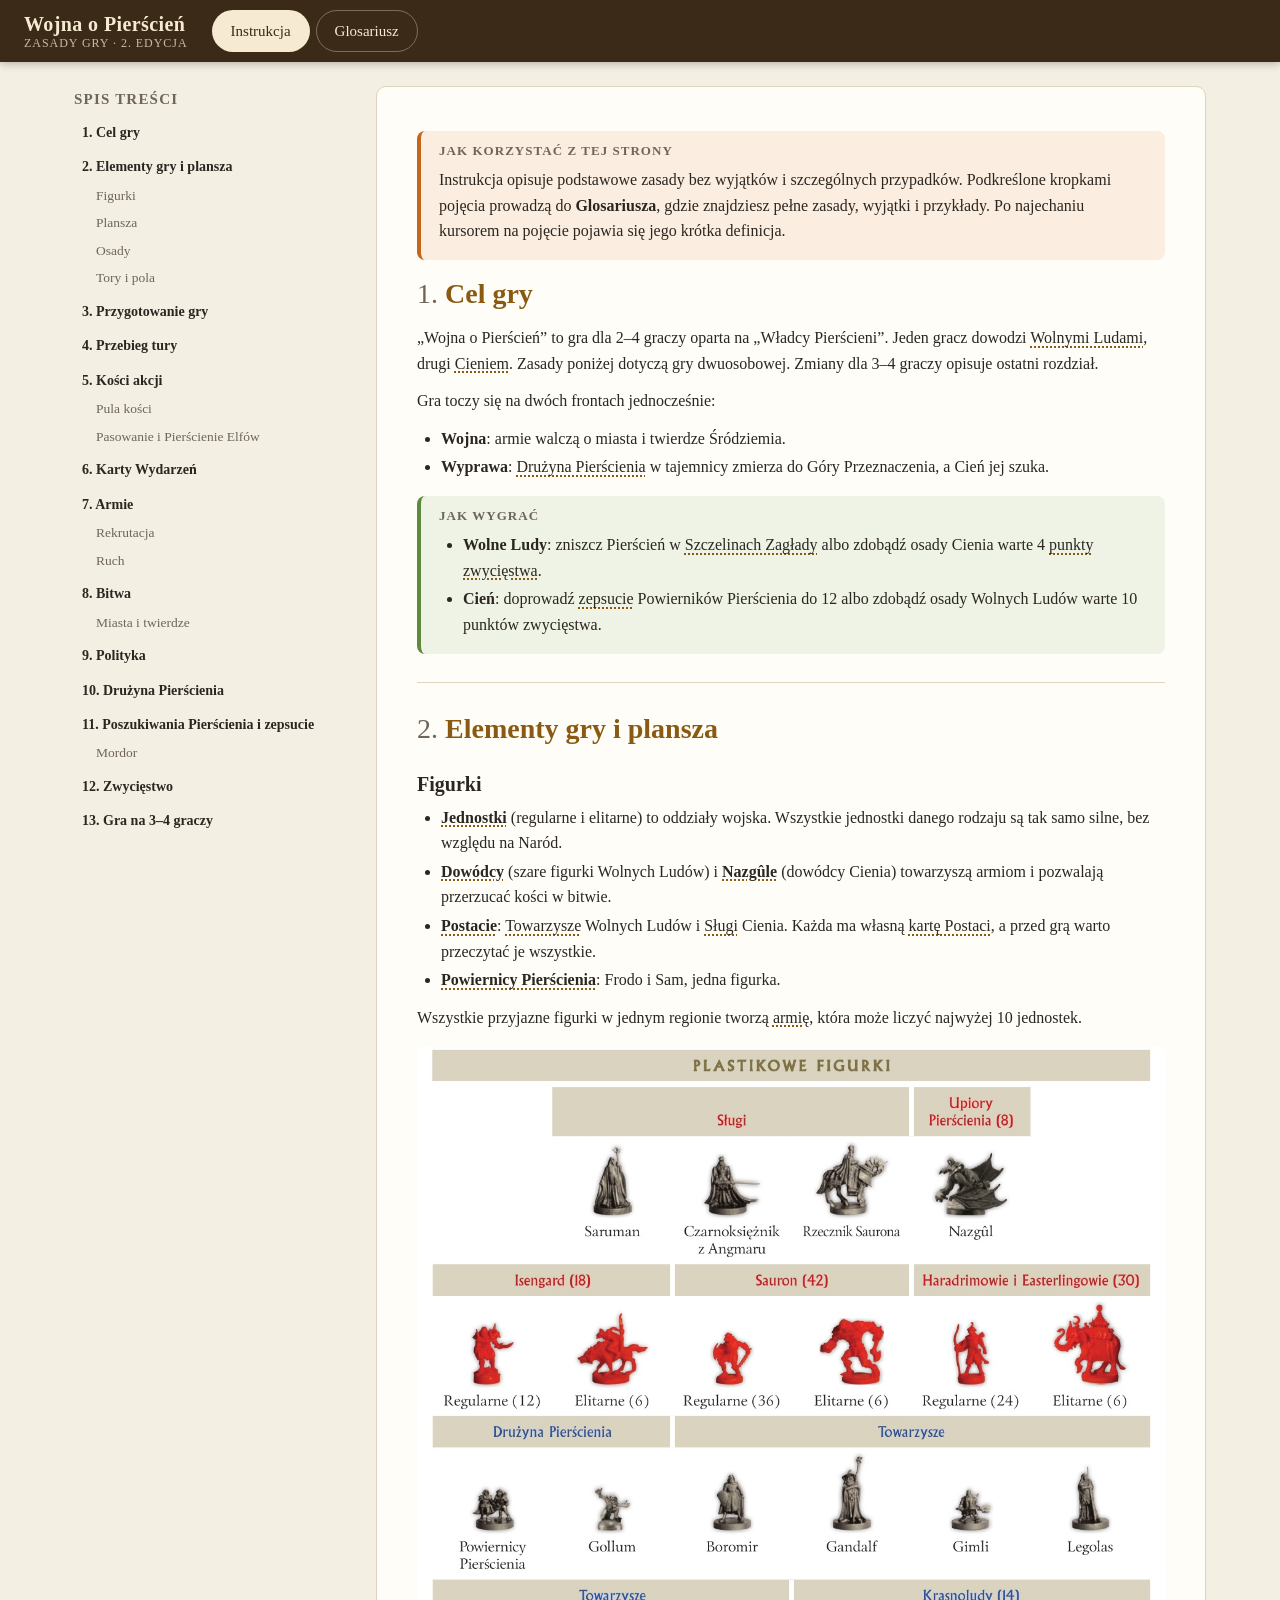
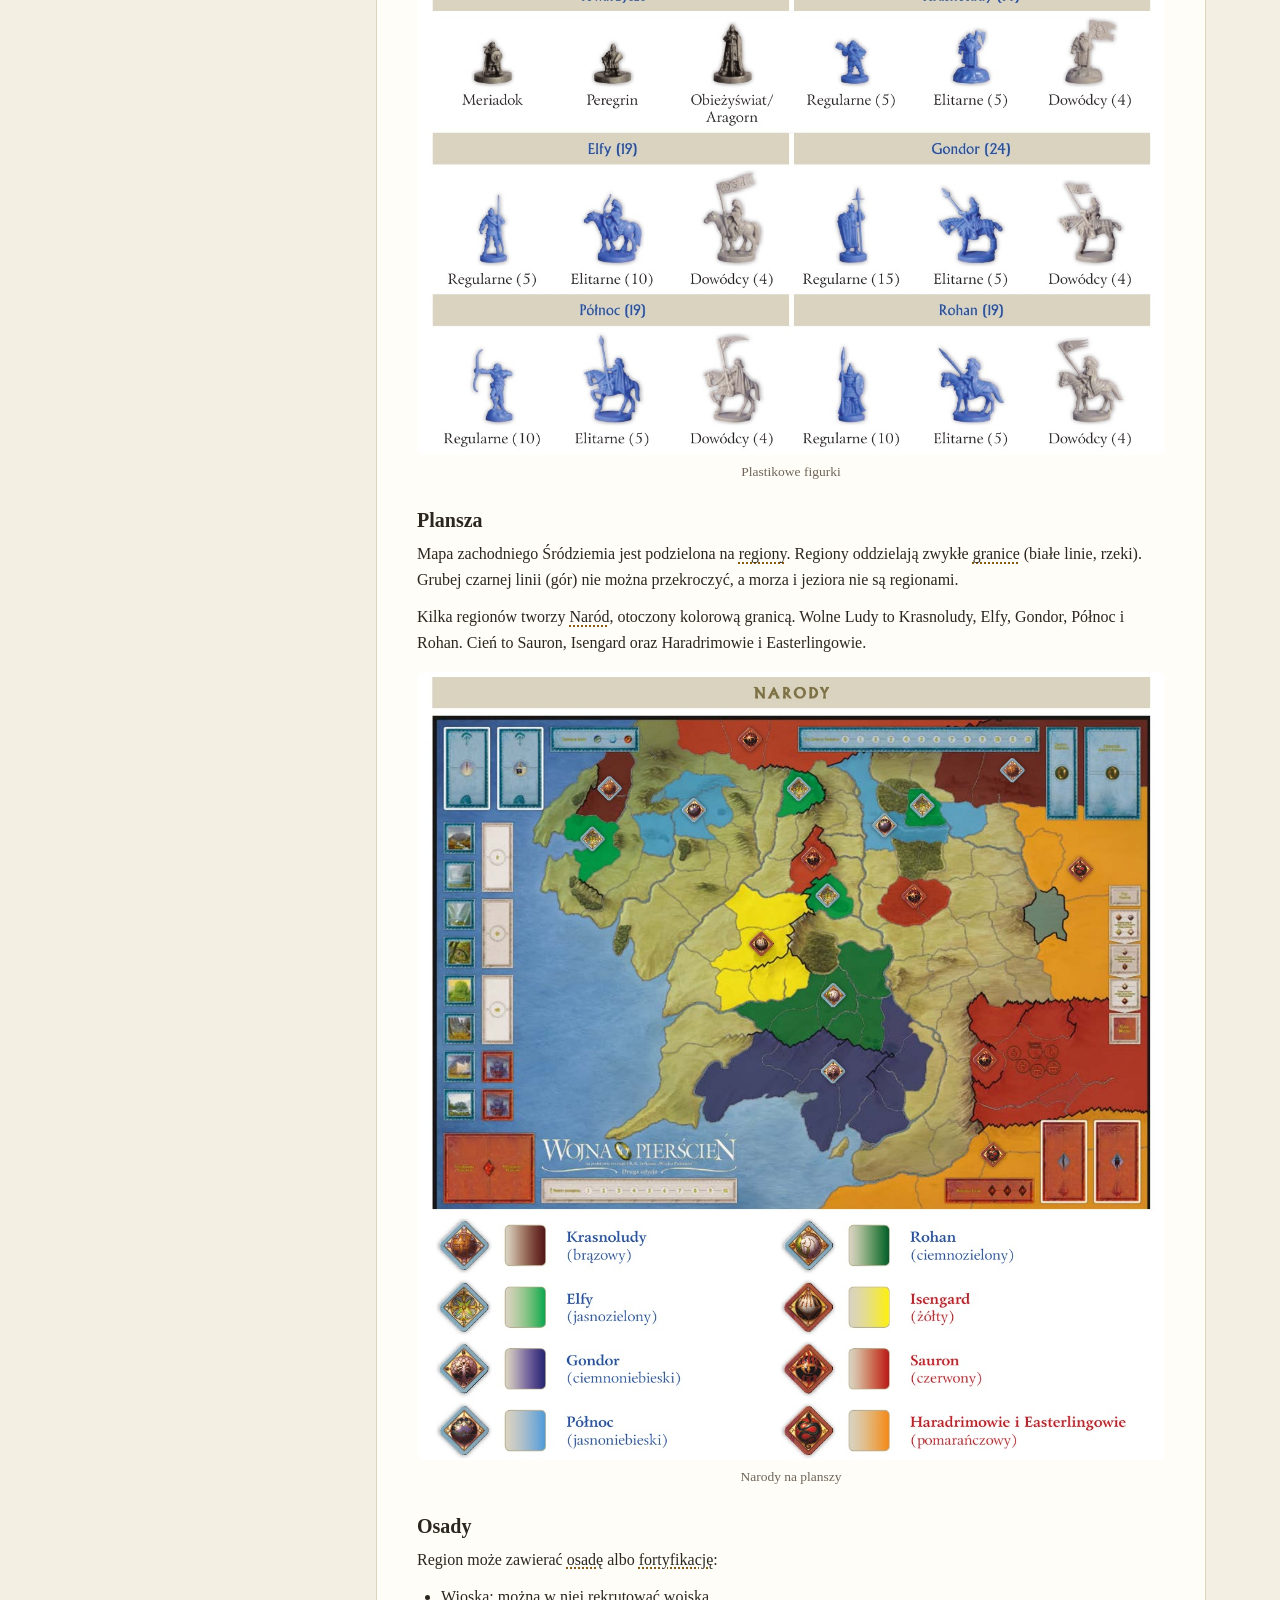
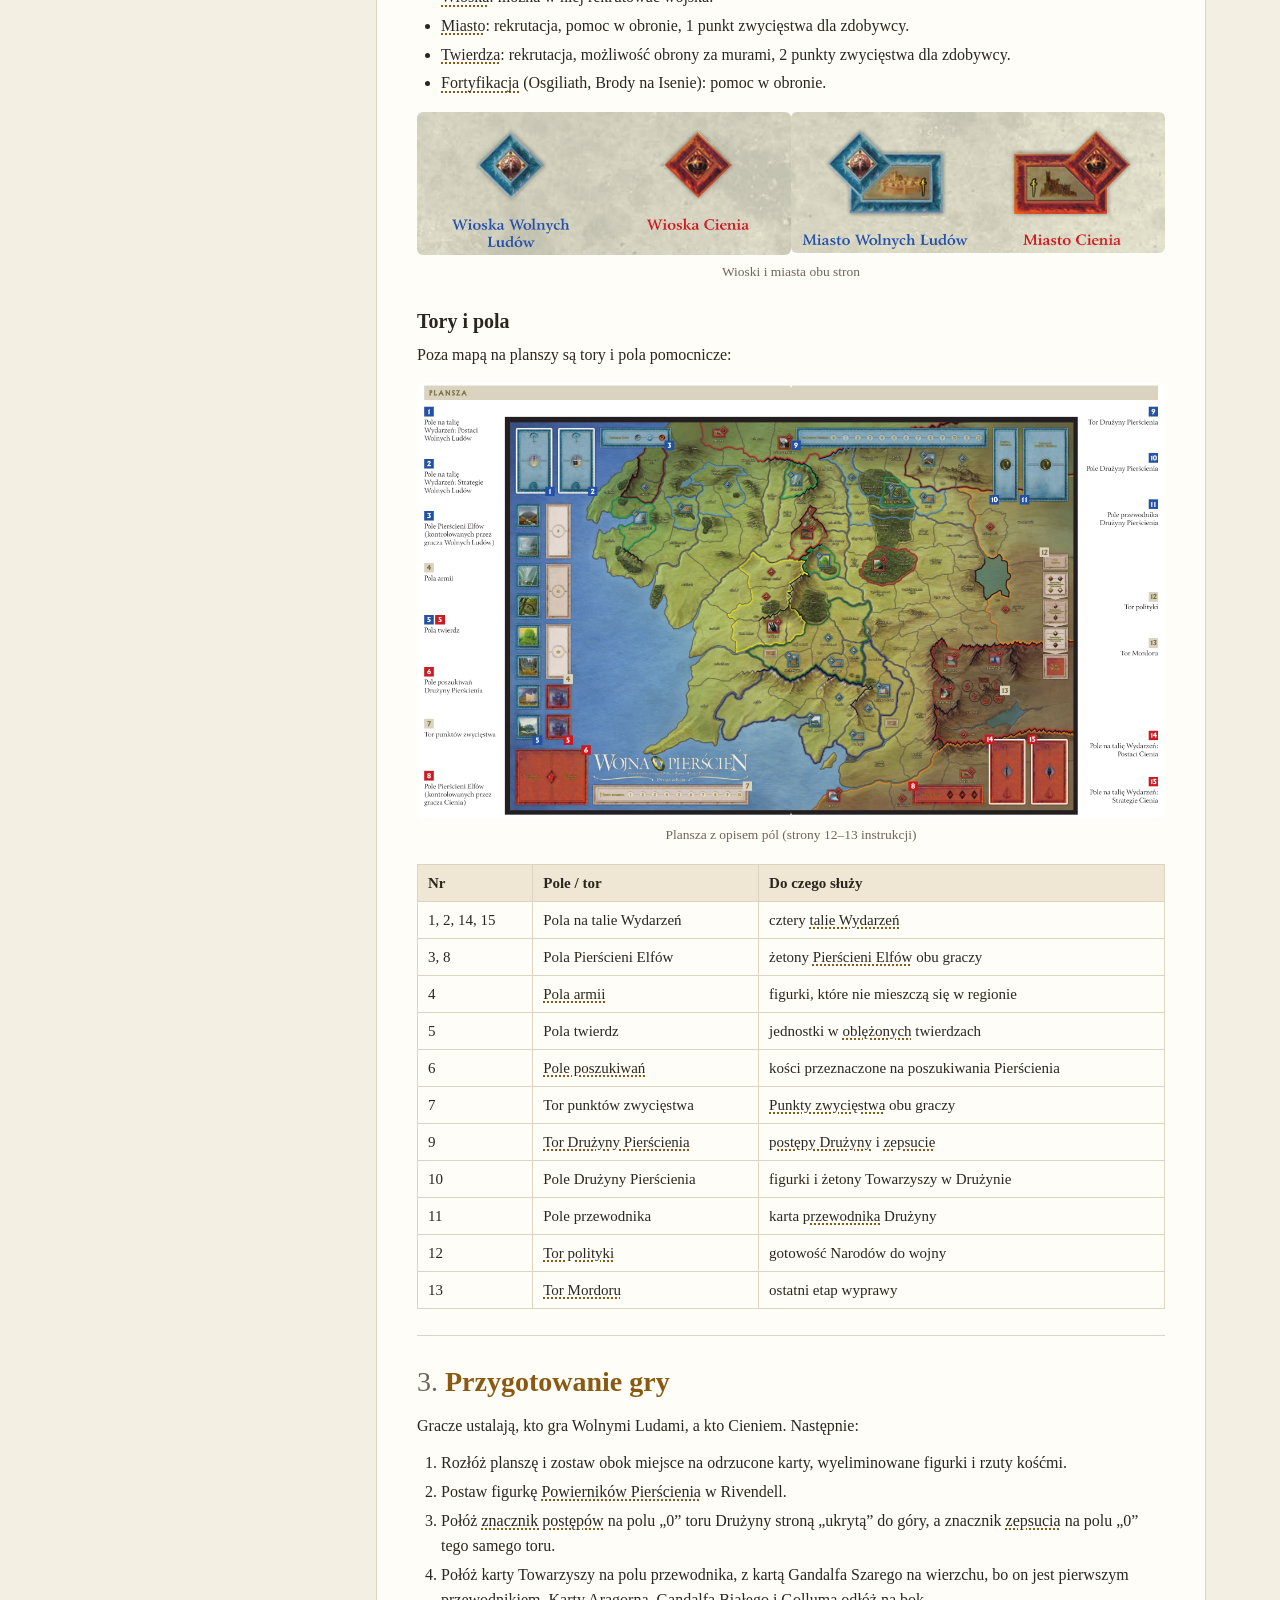
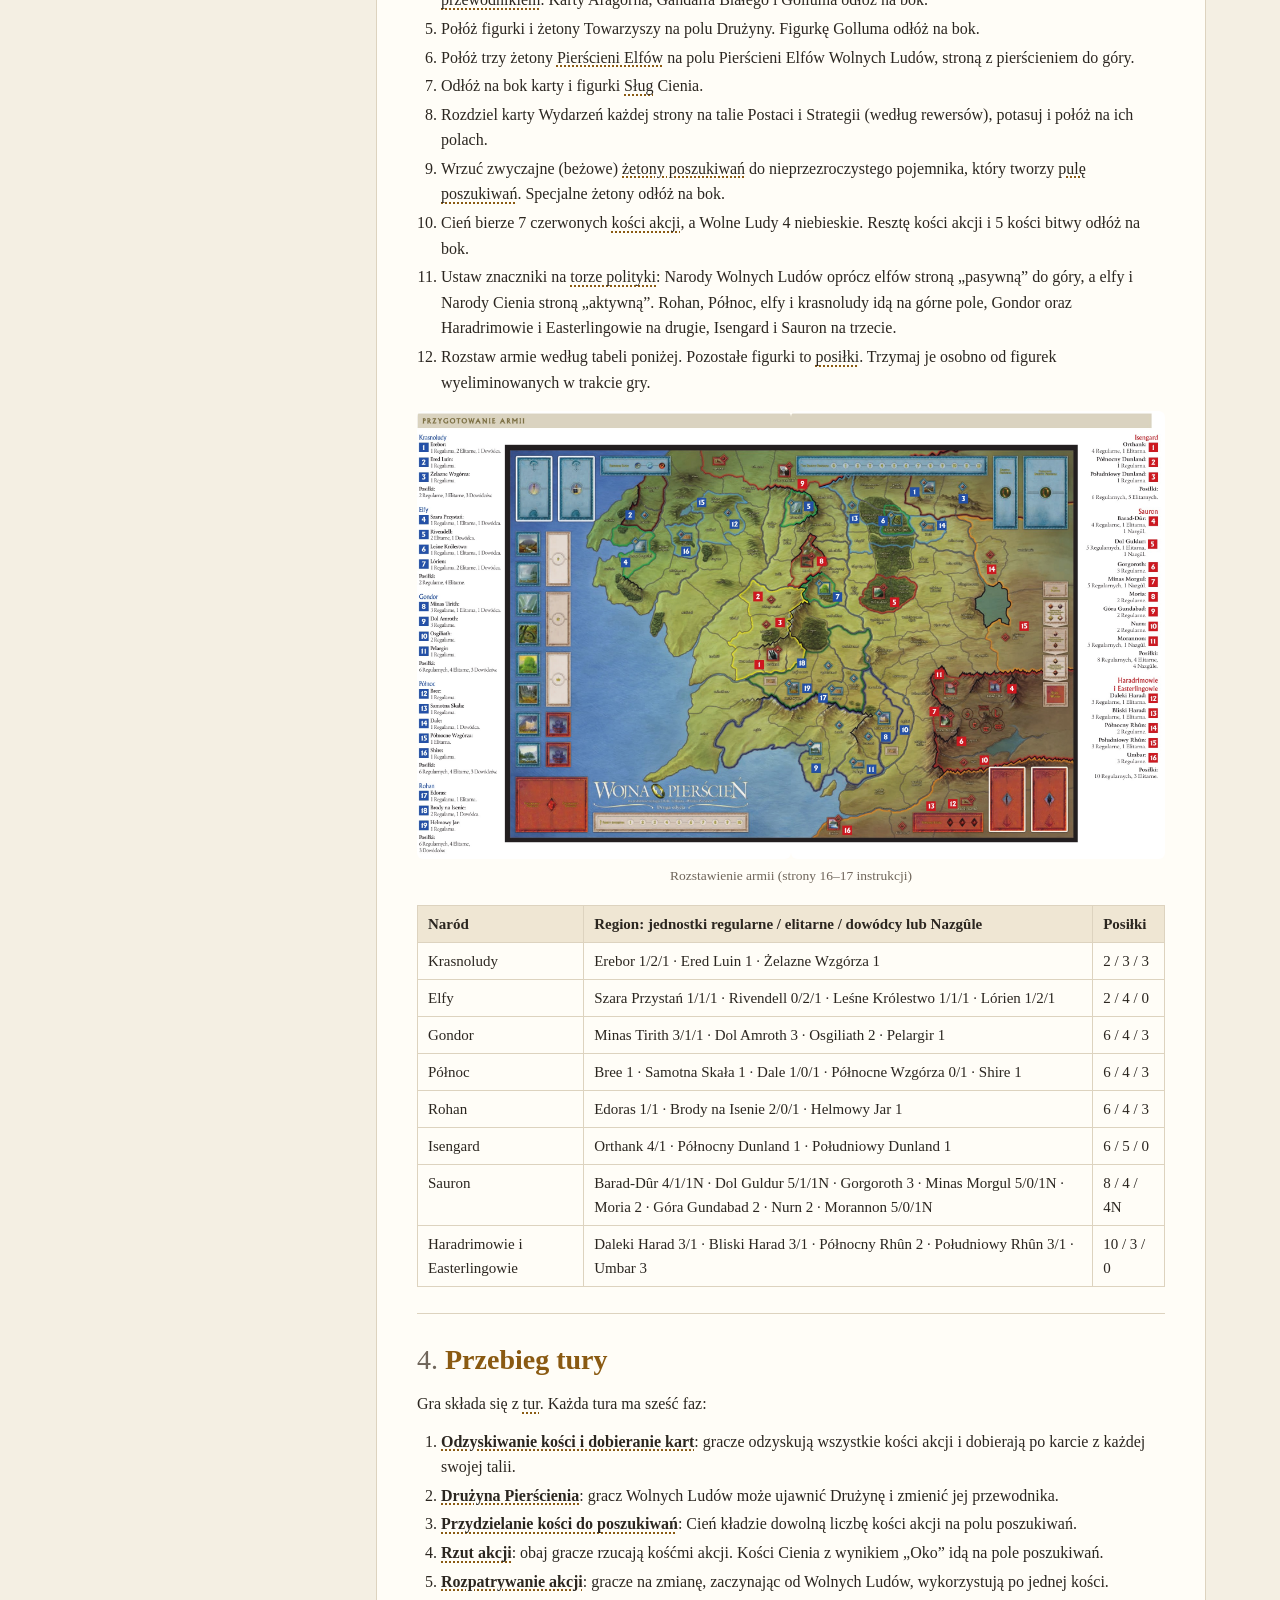
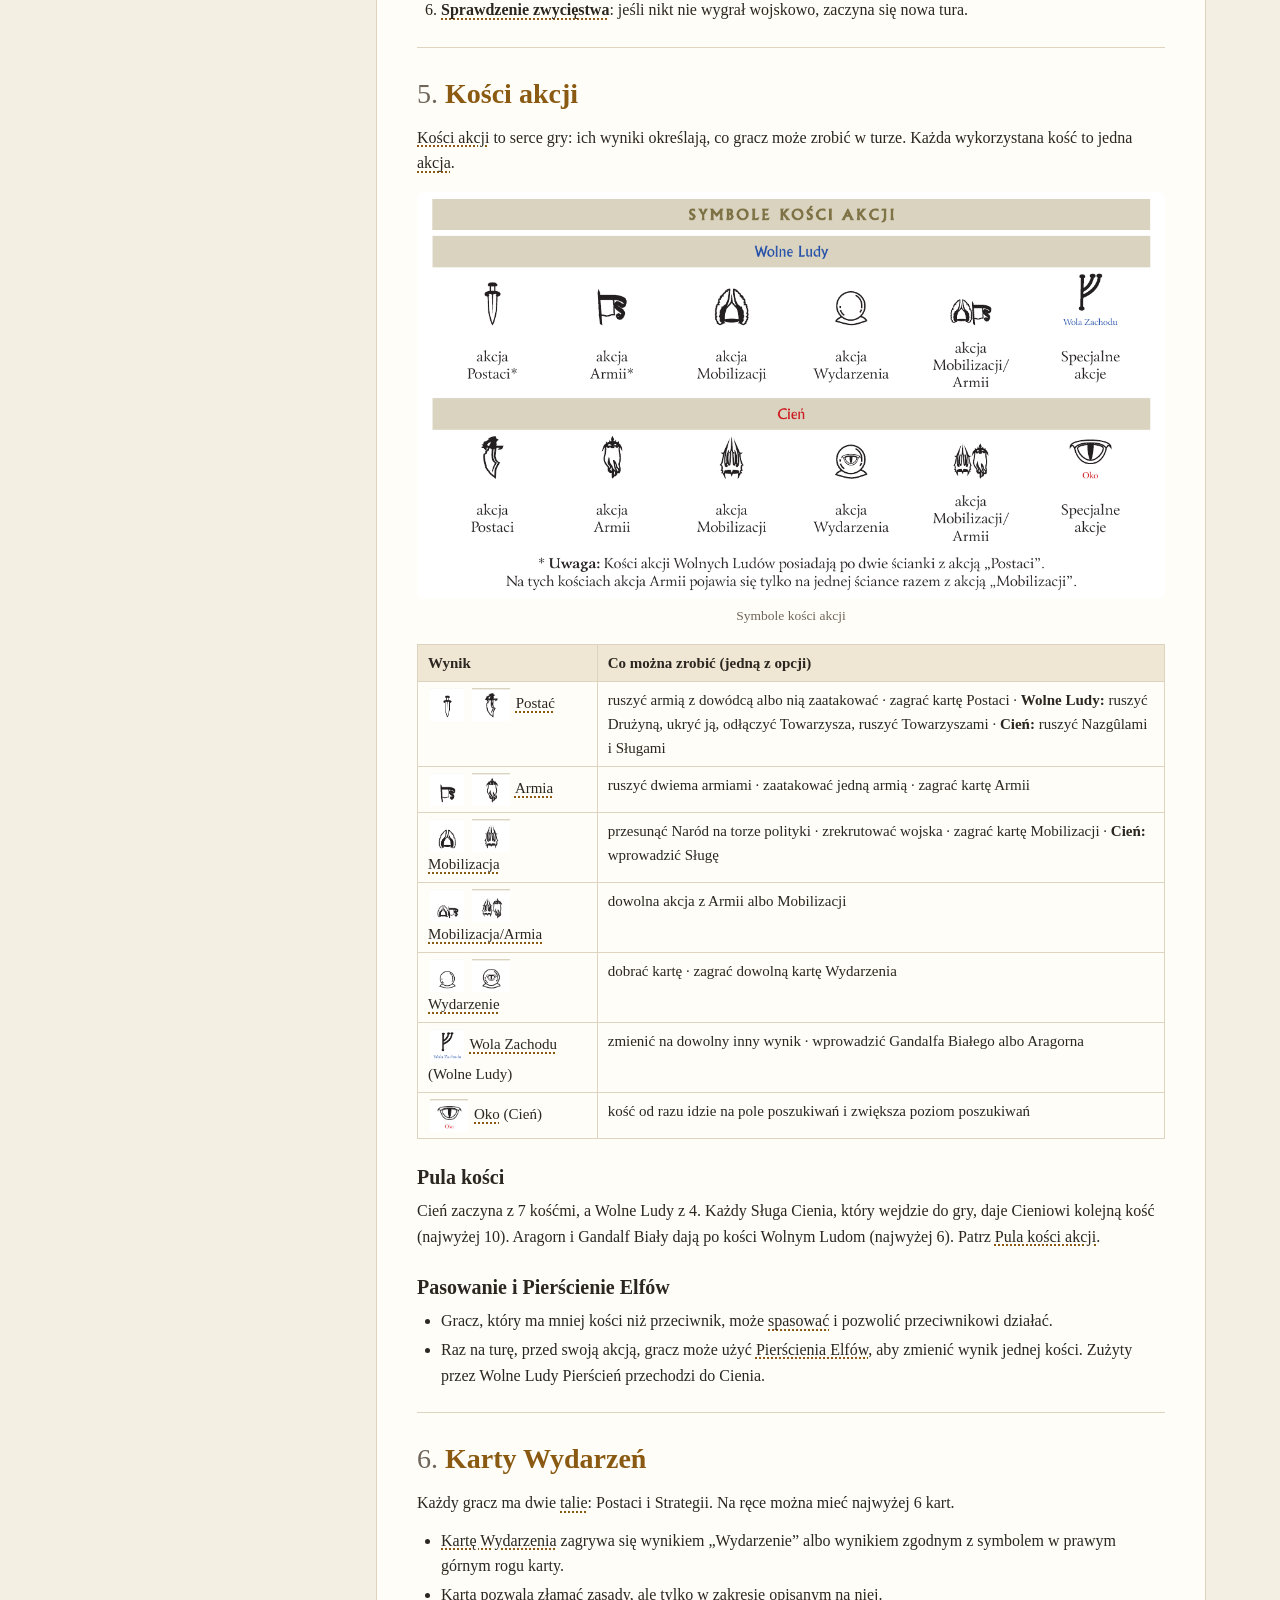
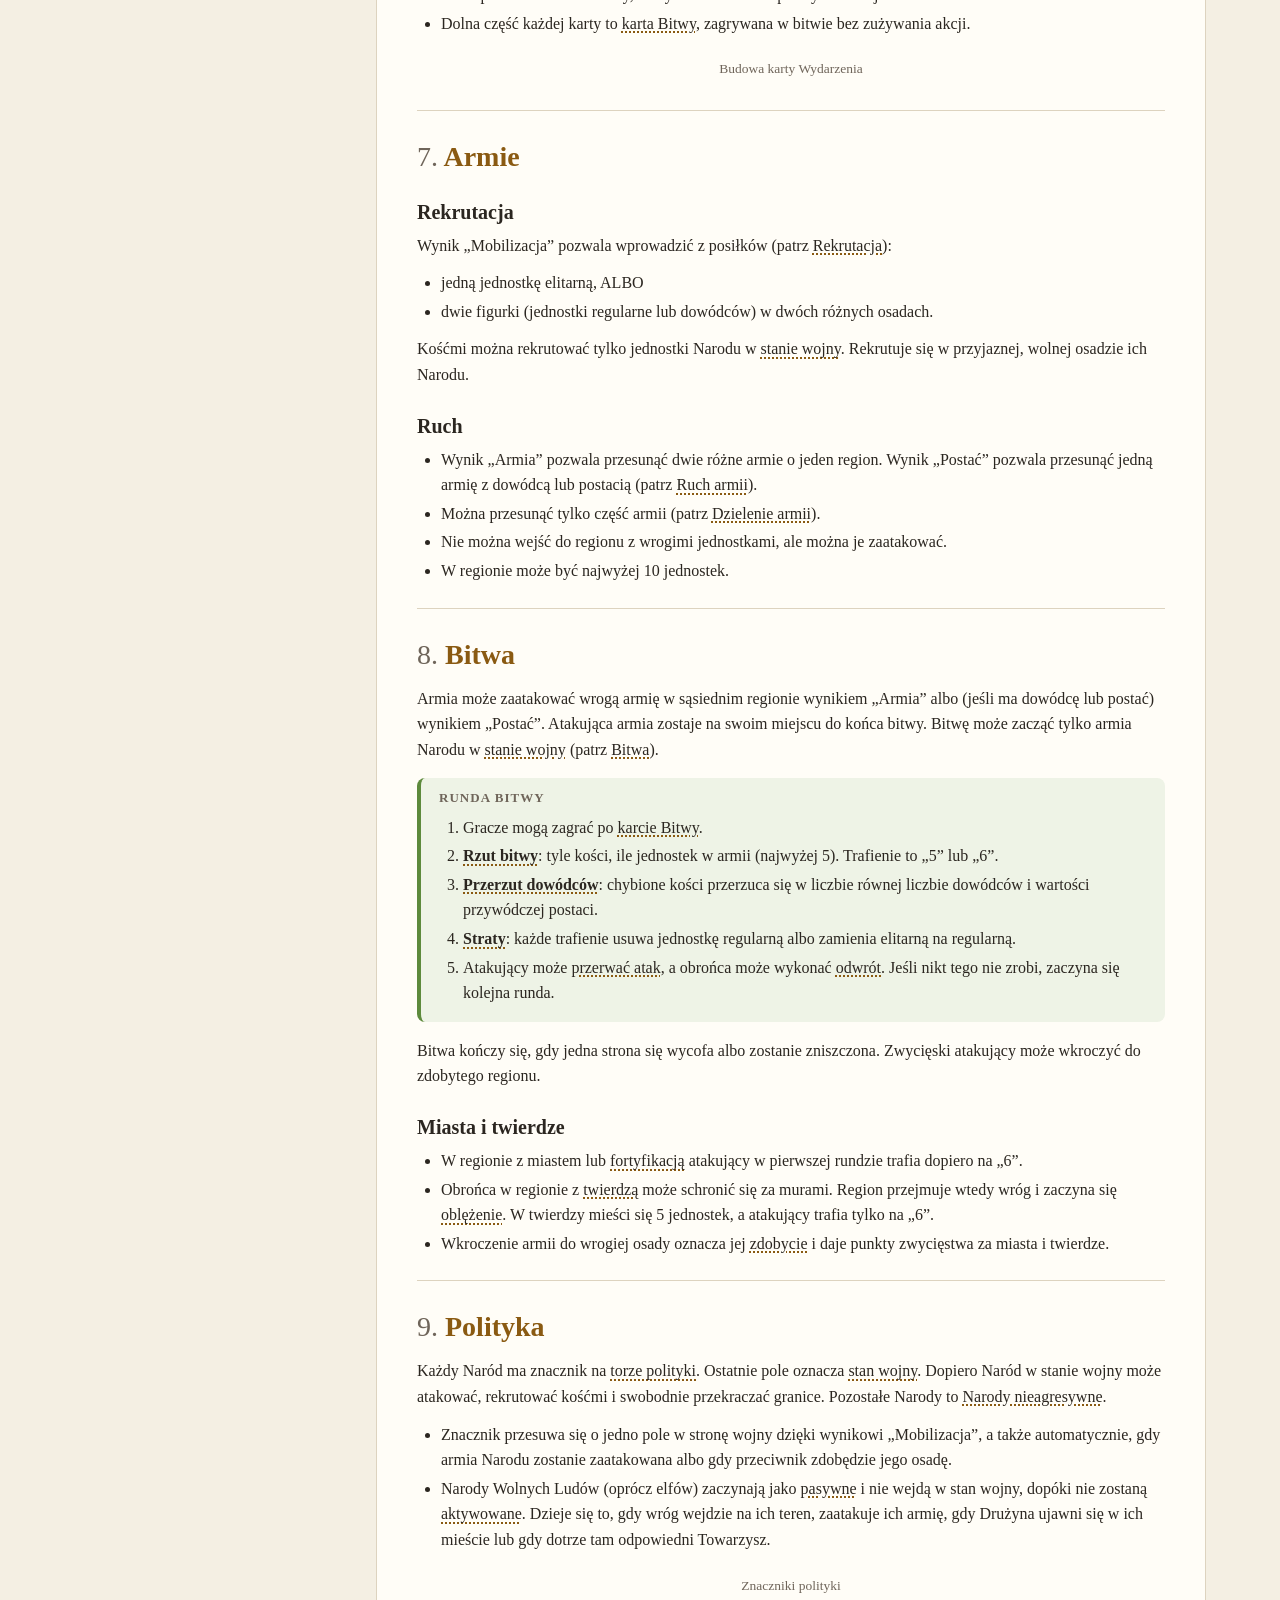
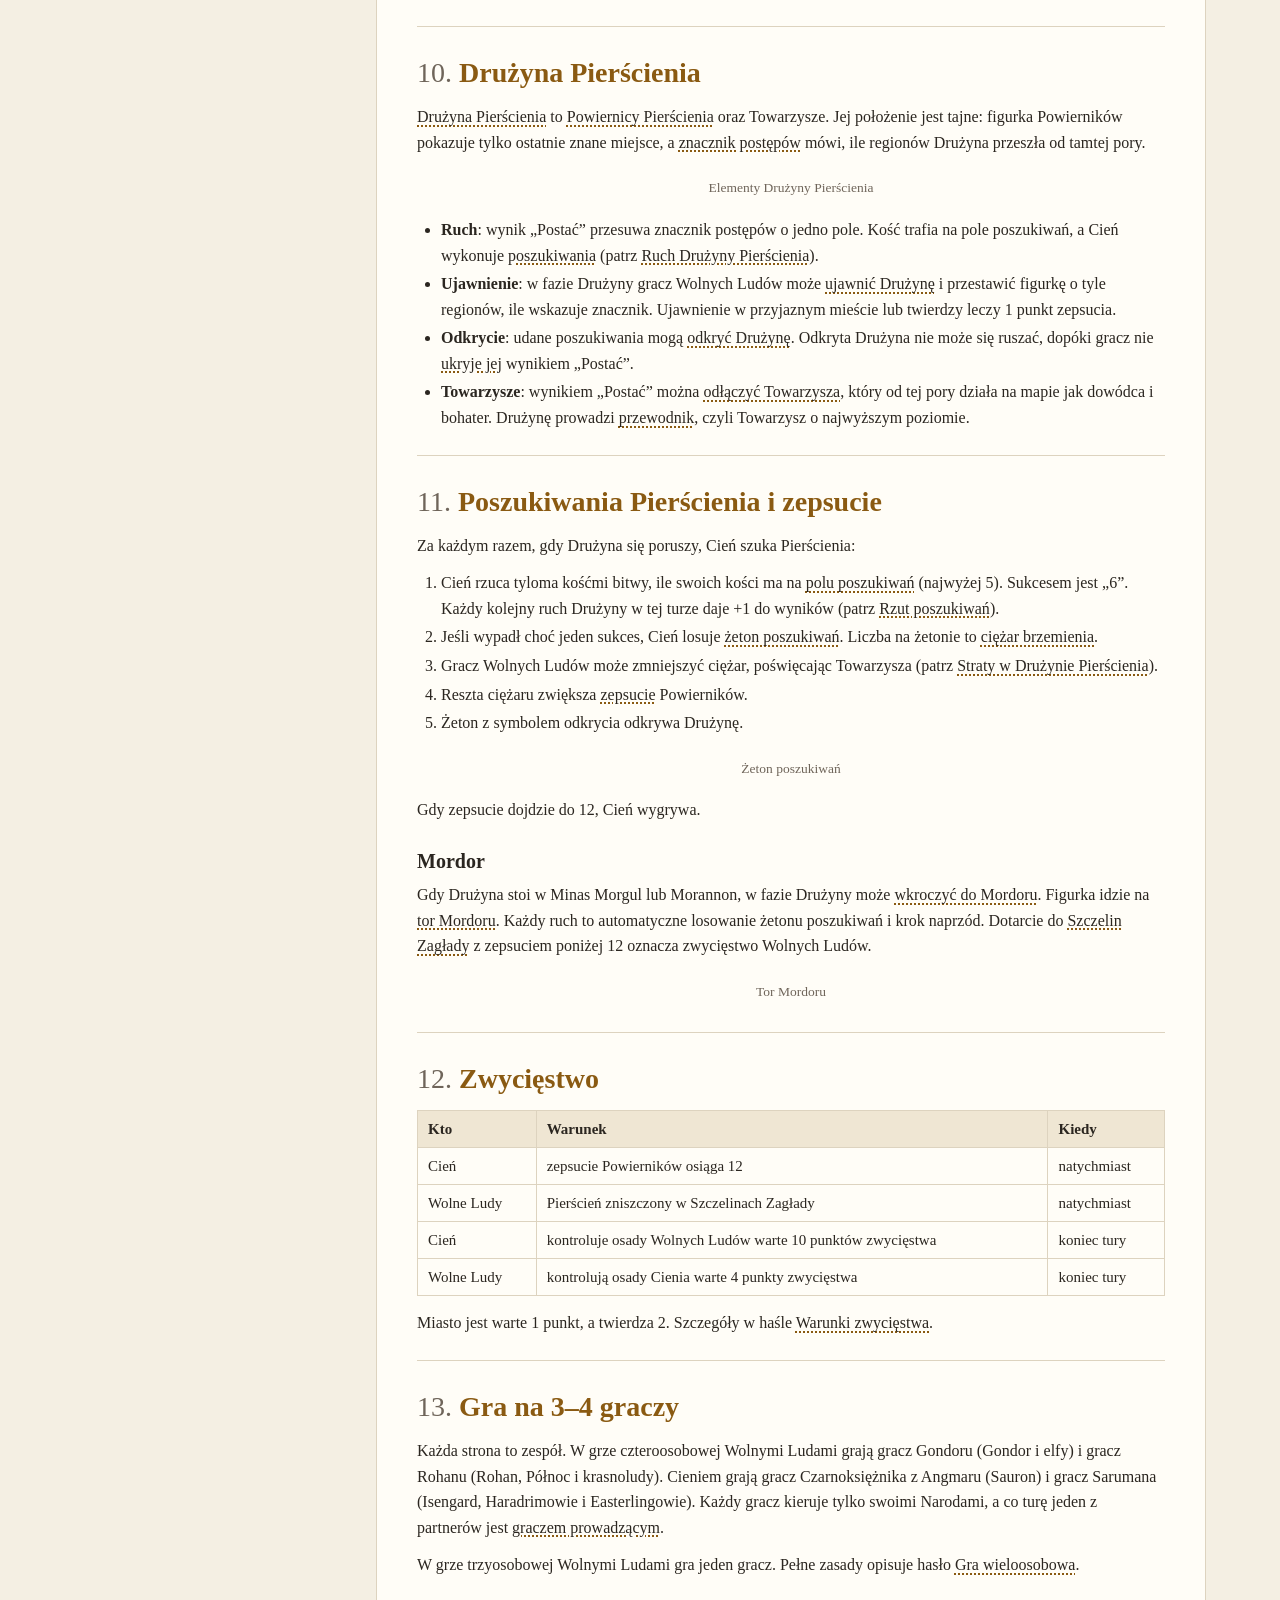
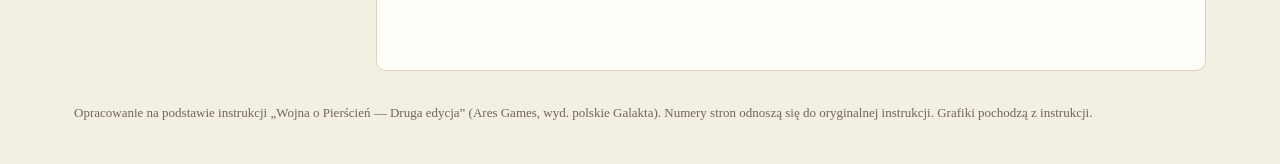
==== commit 3056f081: "Add Content Security Policy meta tag GitHub Pages cannot send custom HTTP headers, so the CSP is set" ====
--- a/wojna-o-pierscien/index.html
+++ b/wojna-o-pierscien/index.html
@@ -3,9 +3,13 @@
 <head>
 <meta charset="utf-8">
 <meta name="viewport" content="width=device-width, initial-scale=1">
-<!-- Static page opened locally (file://), so there is no server that could send a CSP header.
-     The code uses no inline scripts or styles and no eval, so when hosting it on a server, send:
+<!-- Content Security Policy as a <meta> tag: an exception to the "send CSP as an HTTP header" rule.
+     Reason: the page is hosted on GitHub Pages, which cannot send custom response headers,
+     and it is also opened locally from file://, where there is no server at all.
+     frame-ancestors is left out because browsers ignore it in a <meta> tag.
+     The code uses no inline scripts or styles and no eval. On a host that can send headers, send instead:
      Content-Security-Policy: default-src 'self'; object-src 'none'; frame-ancestors 'none'; base-uri 'self'; form-action 'self' -->
+<meta http-equiv="Content-Security-Policy" content="default-src 'self'; object-src 'none'; base-uri 'self'; form-action 'self'">
 <title>Wojna o Pierścień — zasady gry</title>
 <link rel="stylesheet" href="style.css?v=1793826267">
 <script src="app.js?v=1793826262" defer></script>
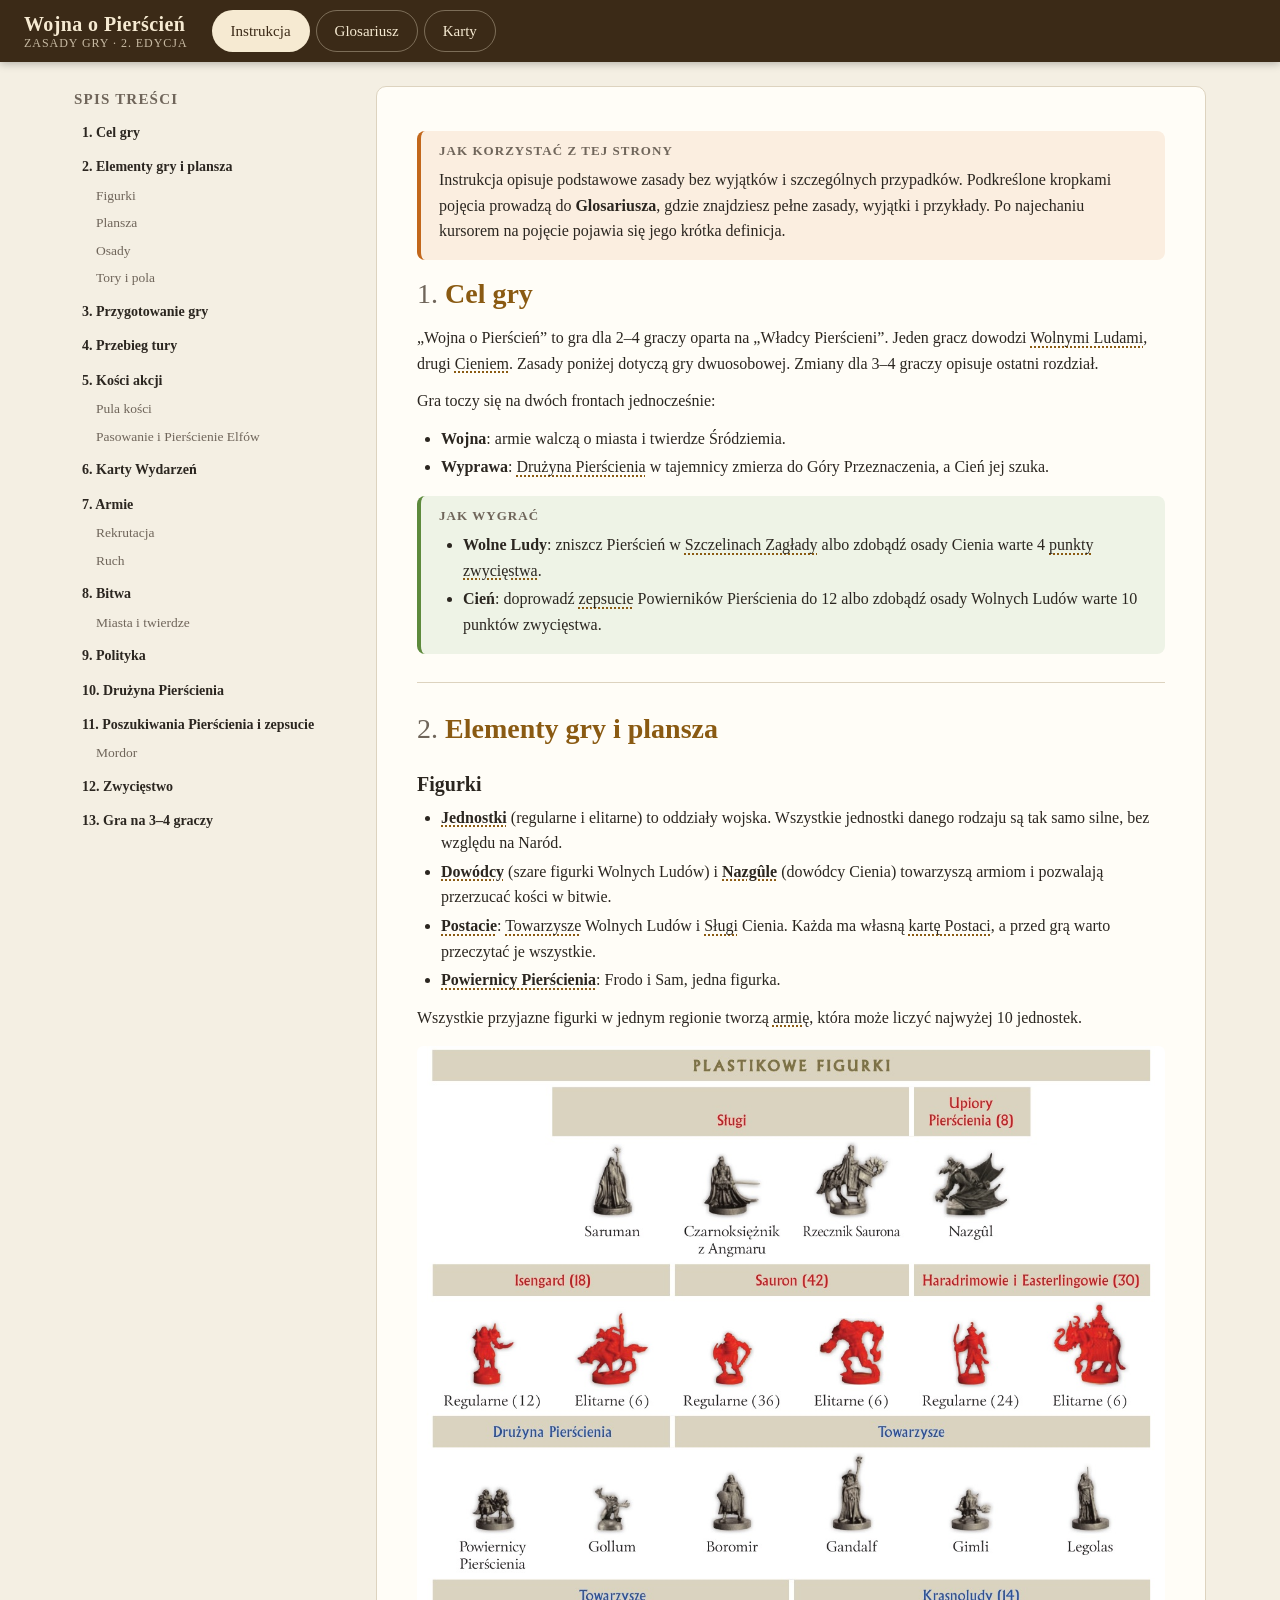
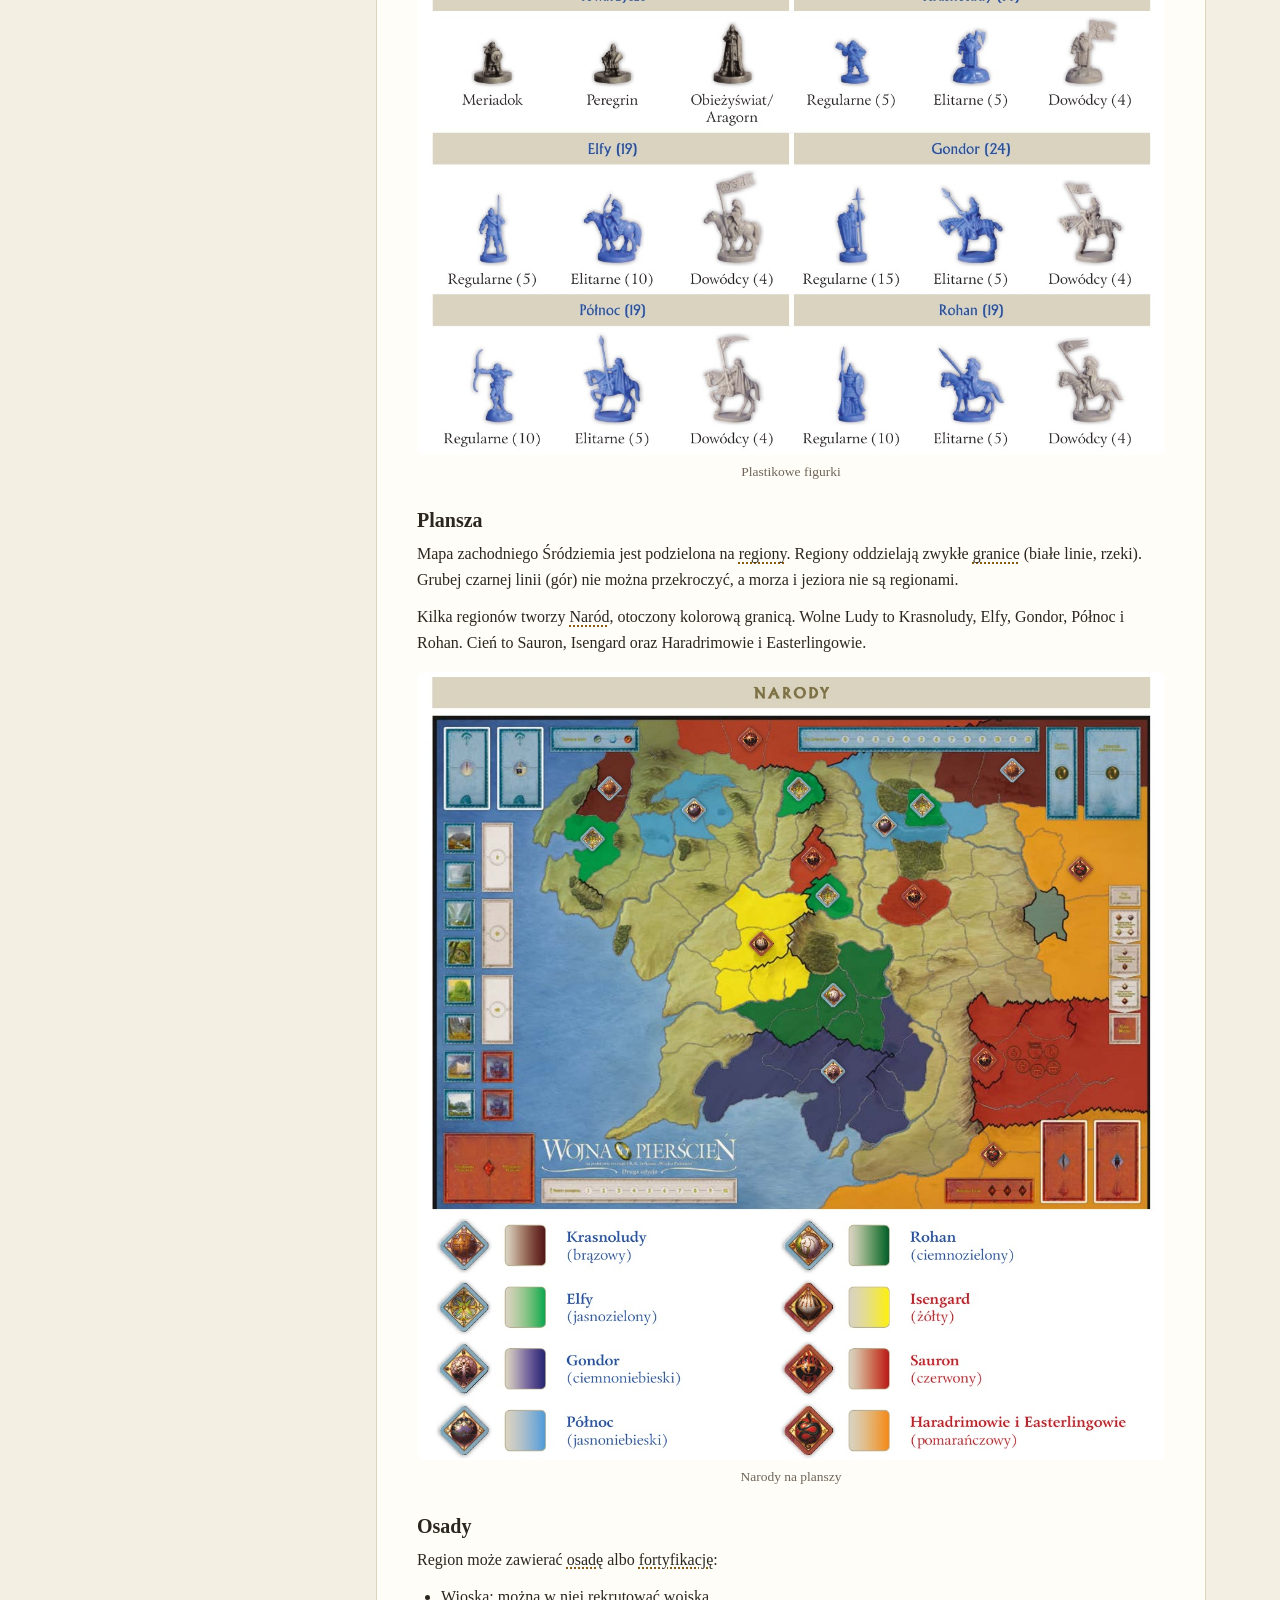
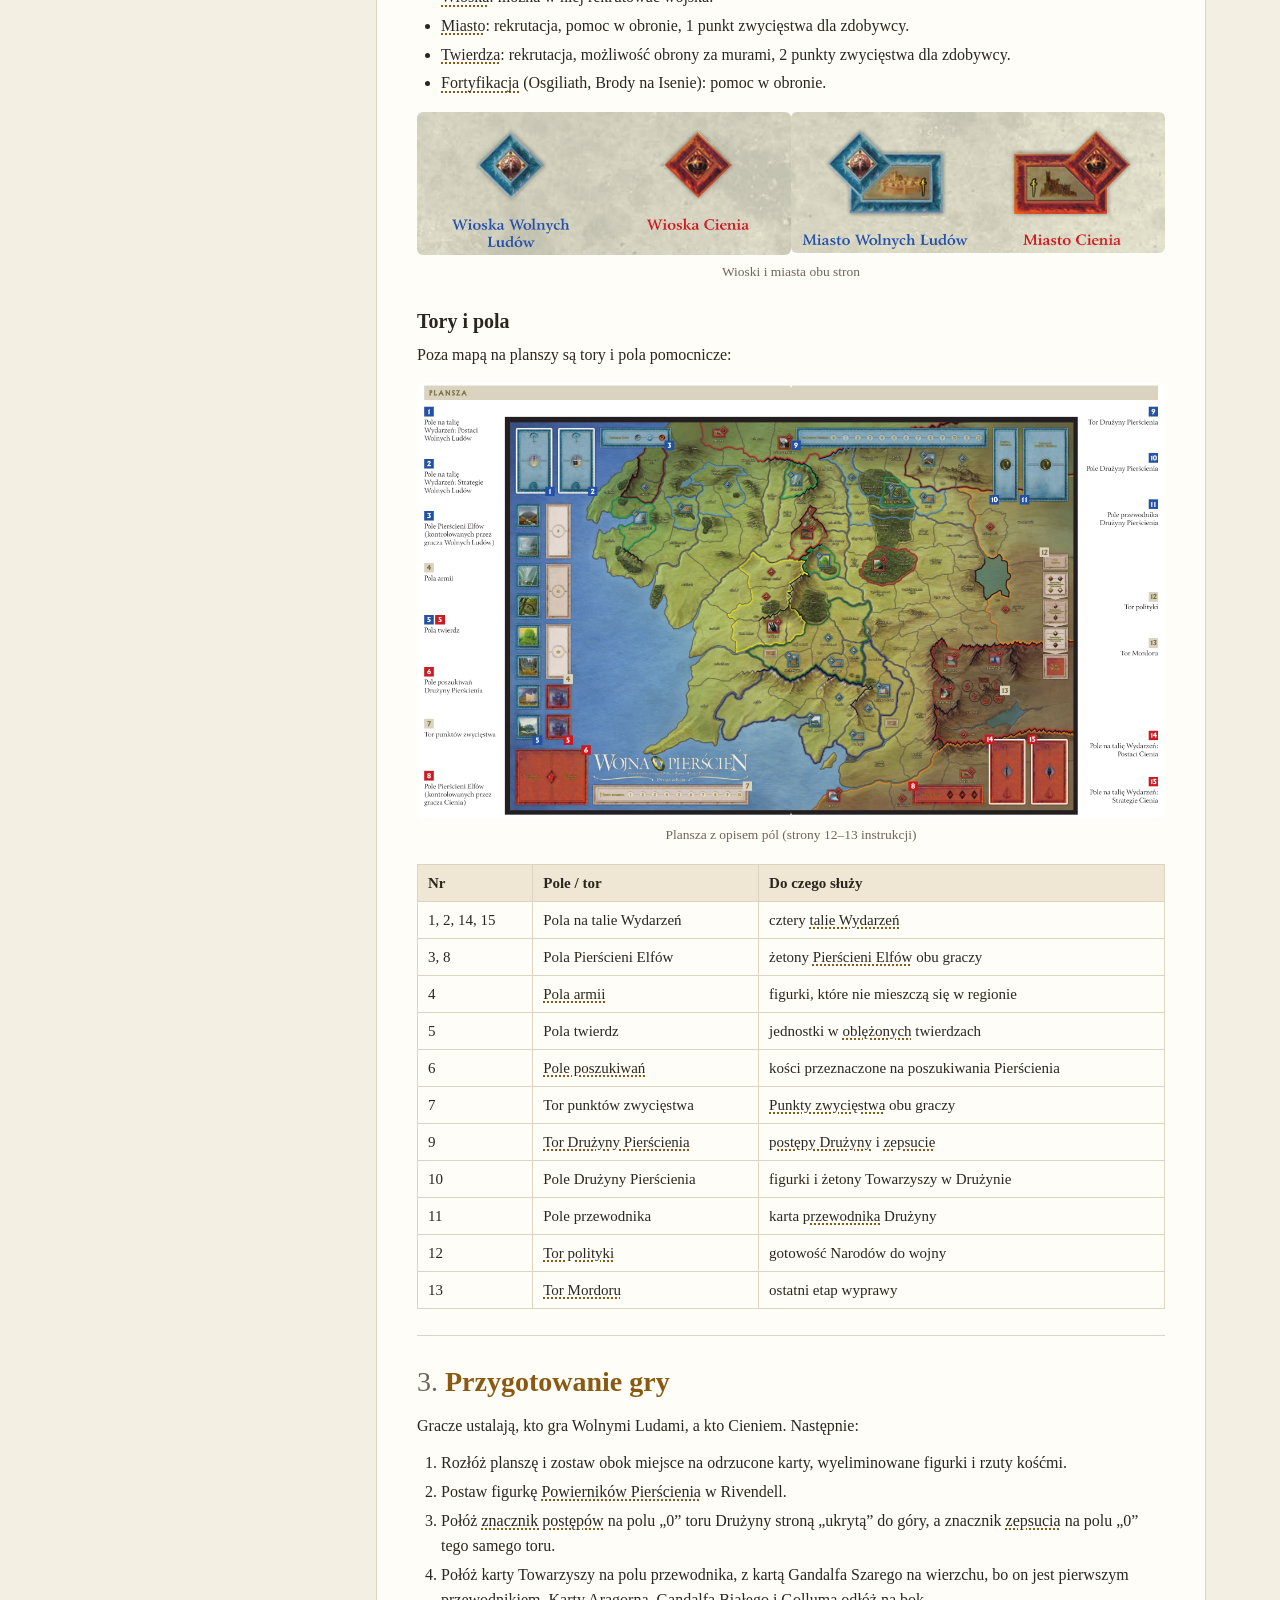
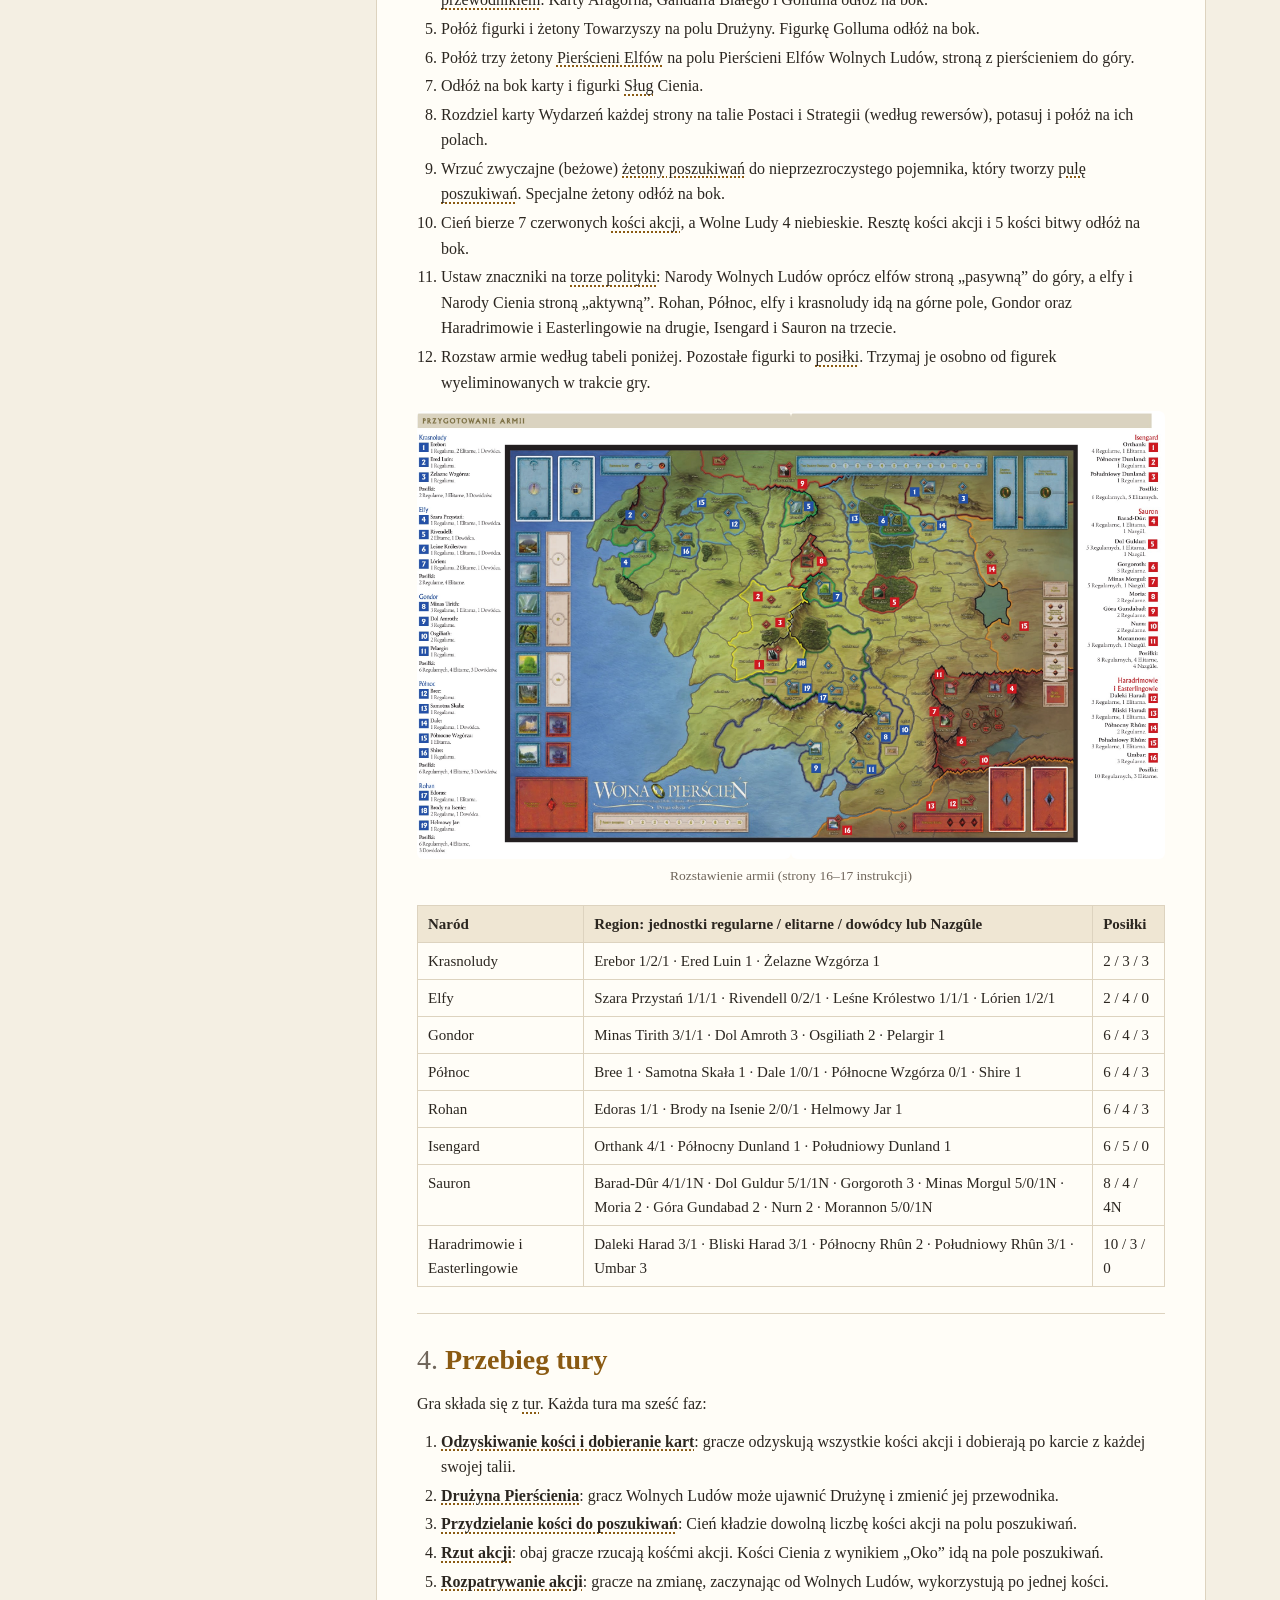
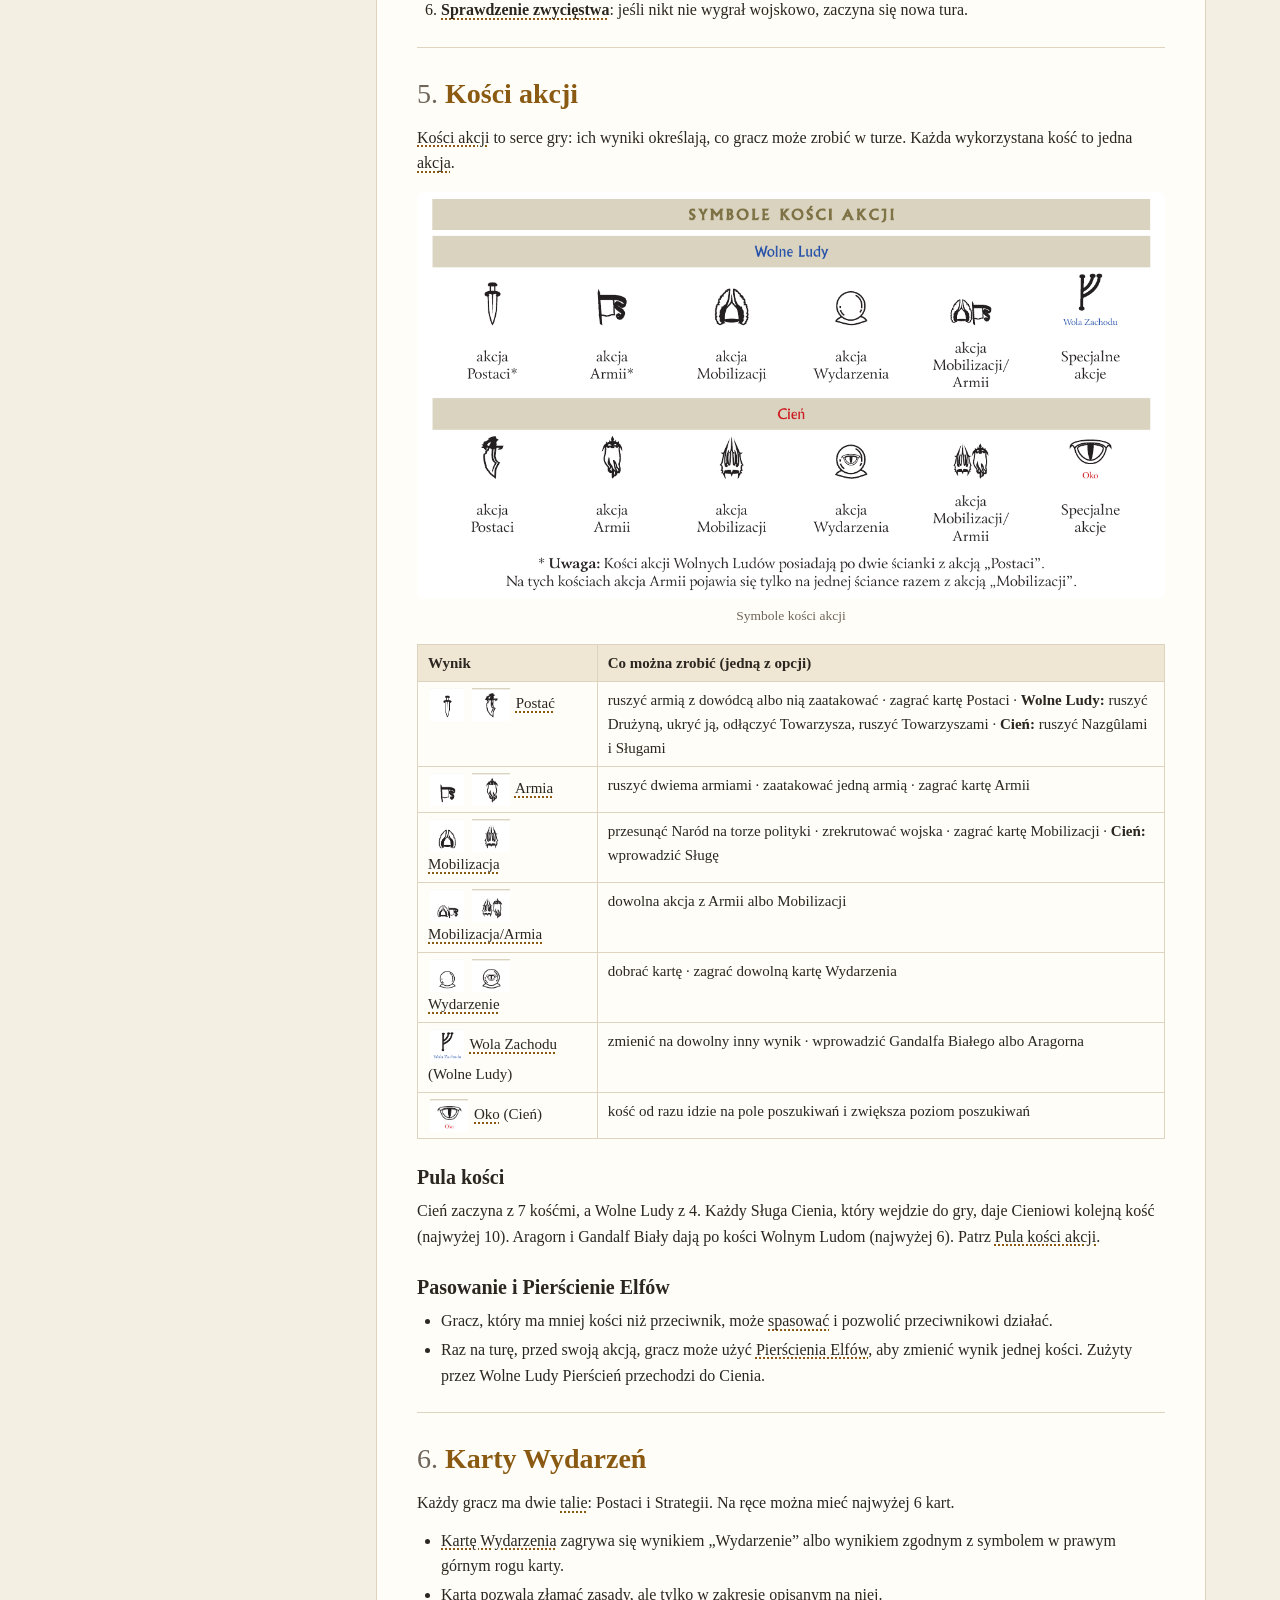
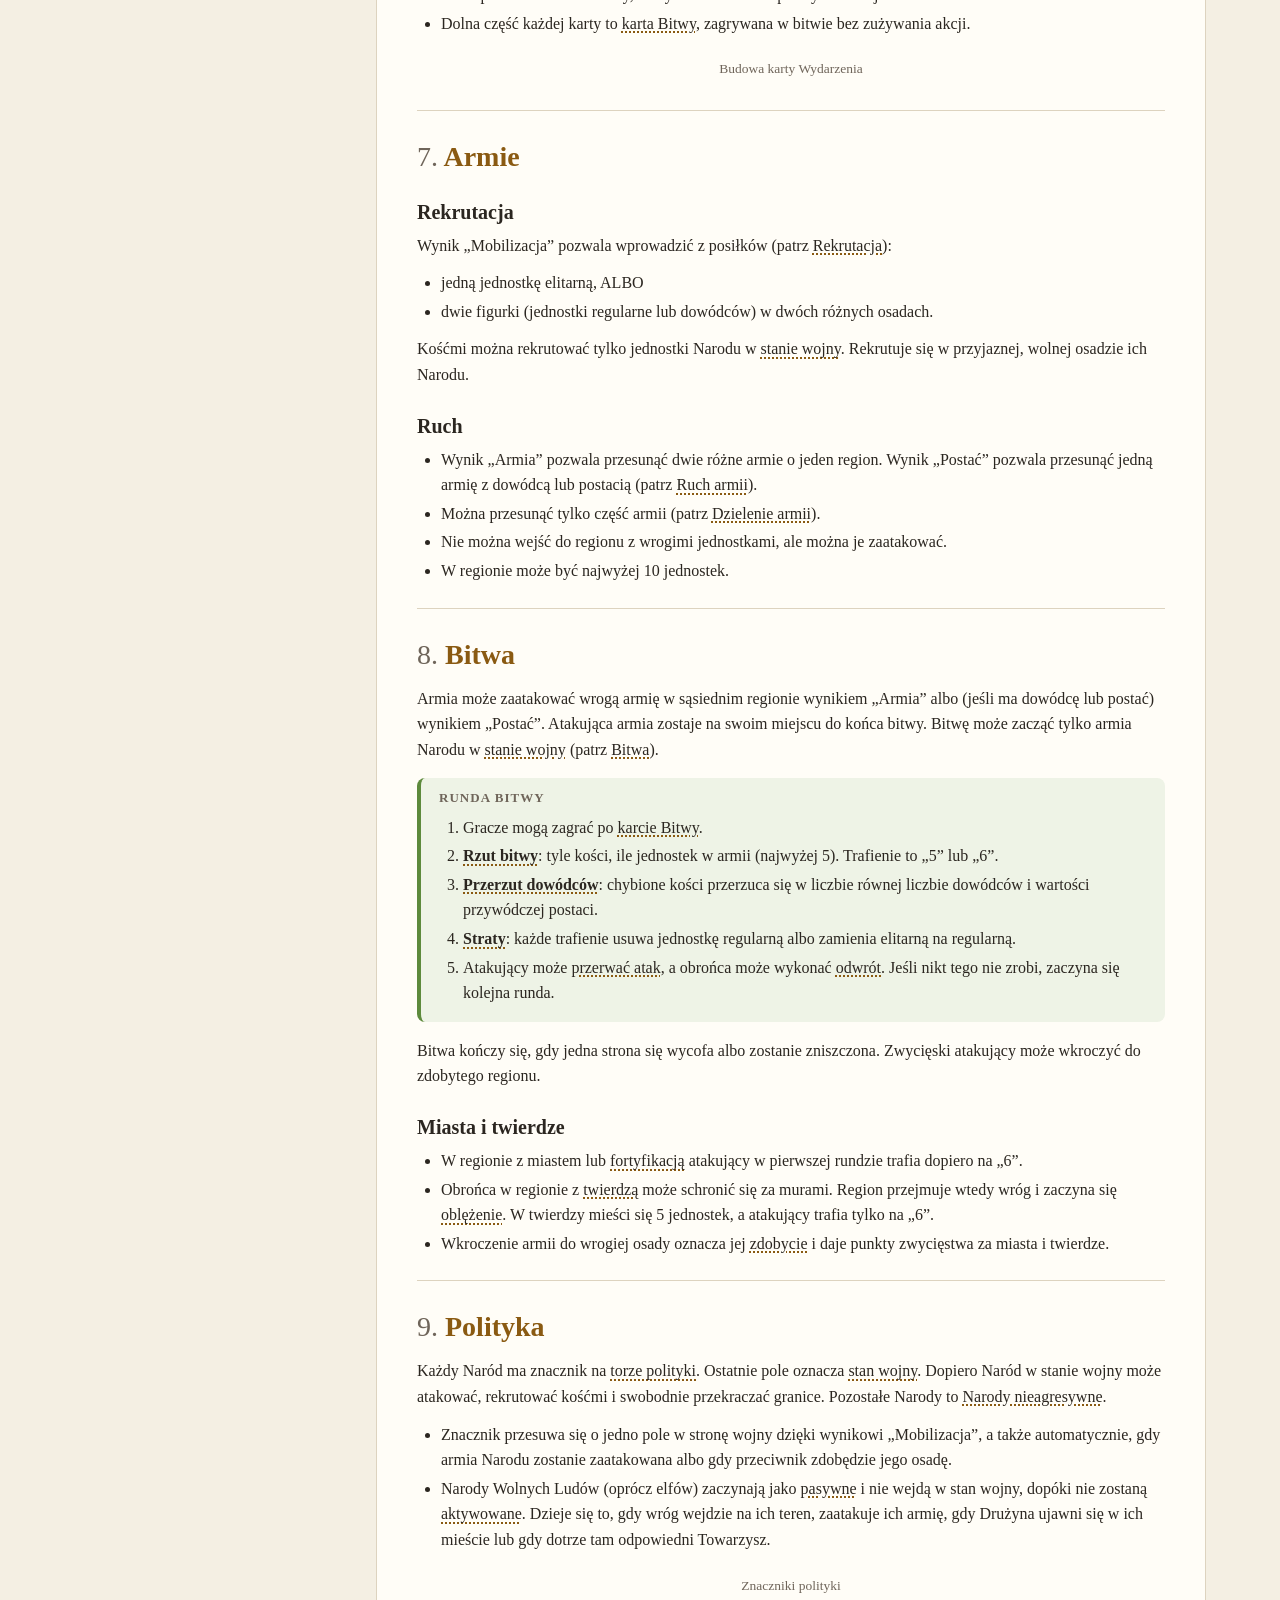
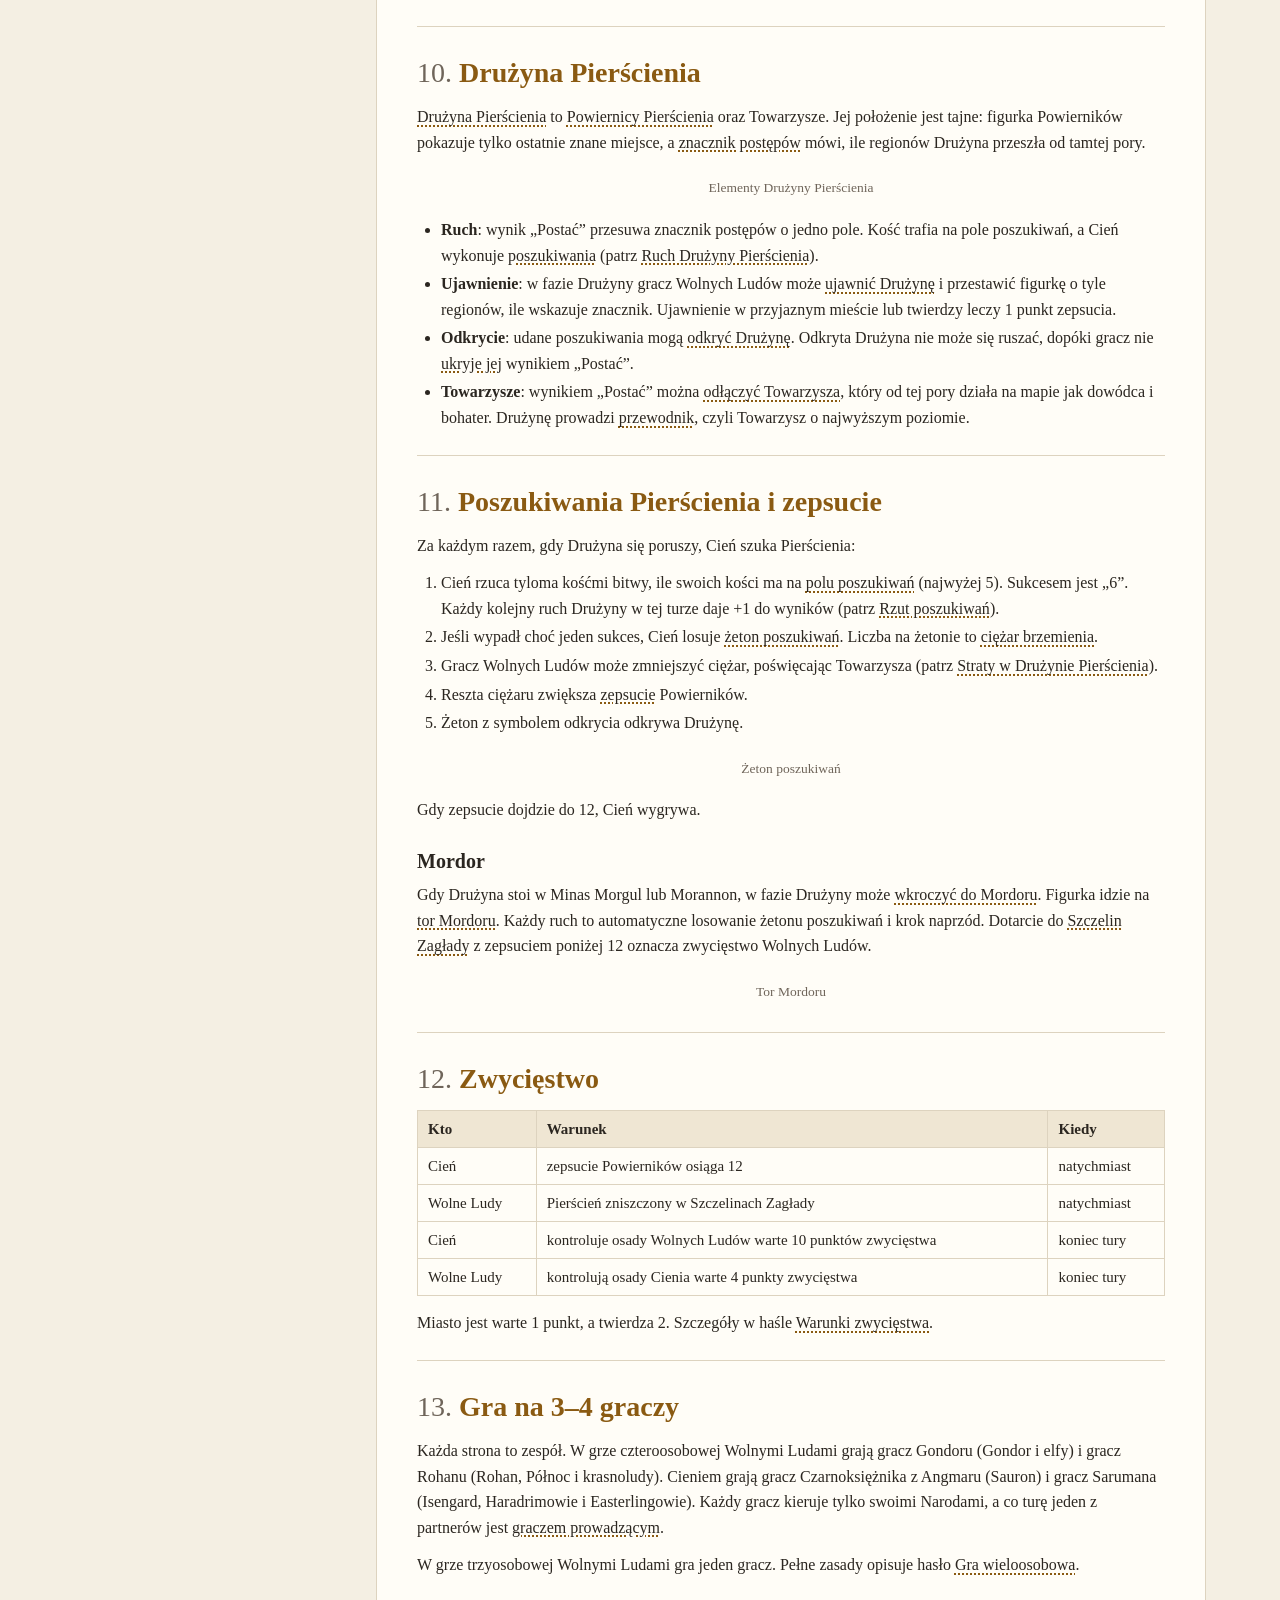
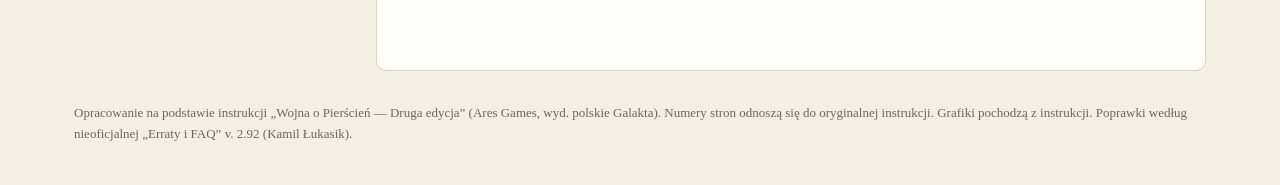
==== commit a3652e1e: "Apply core rulebook errata and add the Karty tab - Apply the five rulebook fixes from the unofficial" ====
--- a/wojna-o-pierscien/index.html
+++ b/wojna-o-pierscien/index.html
@@ -11,8 +11,8 @@
      Content-Security-Policy: default-src 'self'; object-src 'none'; frame-ancestors 'none'; base-uri 'self'; form-action 'self' -->
 <meta http-equiv="Content-Security-Policy" content="default-src 'self'; object-src 'none'; base-uri 'self'; form-action 'self'">
 <title>Wojna o Pierścień — zasady gry</title>
-<link rel="stylesheet" href="style.css?v=1793826267">
-<script src="app.js?v=1793826262" defer></script>
+<link rel="stylesheet" href="style.css?v=1794003880">
+<script src="app.js?v=1794003854" defer></script>
 </head>
 <body>
 <header class="top">
@@ -20,6 +20,7 @@
   <nav class="tabs" role="tablist">
     <a href="#rules" class="tab" data-tab="rules" role="tab">Instrukcja</a>
     <a href="#glossary" class="tab" data-tab="glossary" role="tab">Glosariusz</a>
+    <a href="#cards" class="tab" data-tab="cards" role="tab">Karty</a>
   </nav>
 </header>
 <div class="panel" id="rules">
@@ -39,10 +40,19 @@
     <p class="gloss-intro">Glosariusz zawiera 117 haseł i 65 odsyłaczy. Hasła o wspólnym pierwszym słowie są zebrane w grupy (▸).
     Hasła zapisane kursywą są odsyłaczami do hasła głównego.</p>
     <p class="empty" id="no-results" hidden>Brak haseł pasujących do wyszukiwania.</p>
-    <section class="letter" id="letter-10"><h2>A</h2><article class="entry" id="g-akcja" data-search="Akcja"><h3><span class="t">Akcja</span><button type="button" class="copy-link" data-anchor="g-akcja" title="Kopiuj link do hasła" aria-label="Kopiuj link do hasła Akcja"><svg viewBox="0 0 24 24" width="16" height="16" fill="none" stroke="currentColor" stroke-width="2" stroke-linecap="round" stroke-linejoin="round" aria-hidden="true"><path d="M10 13a5 5 0 0 0 7.54.54l3-3a5 5 0 0 0-7.07-7.07l-1.72 1.71"/><path d="M14 11a5 5 0 0 0-7.54-.54l-3 3a5 5 0 0 0 7.07 7.07l1.71-1.71"/></svg></button><span class="pages">instrukcja s. 19–21</span></h3><div class="def"><p>Pojedyncze działanie wykonane podczas <a class="term" href="#g-faza-5-rozpatrywanie-akcji">fazy rozpatrywania akcji</a> przez wybranie i wykorzystanie jednej <a class="term" href="#g-kosc-akcji">kości akcji</a>.</p></div><section><h4>Zasady</h4><ul><li>Gracze wykonują akcje na zmianę. Zaczyna gracz <a class="term" href="#g-wolne-ludy">Wolnych Ludów</a>.</li><li>Gracz wybiera jedną ze swoich niewykorzystanych kości, odkłada ją i od razu wykonuje akcję zgodną z wynikiem na kości.</li><li>Wykorzystana kość wraca do gracza dopiero na początku następnej tury. Wyjątek: kość użyta do <a class="term" href="#g-ruch-druzyny-pierscienia">ruchu Drużyny Pierścienia</a> trafia na <a class="term" href="#g-pole-poszukiwan">pole poszukiwań</a>.</li><li>Zamiast wykonać akcję gracz może <a class="term" href="#g-pasowanie">spasować</a> (gdy ma mniej kości niż przeciwnik) albo <a class="term" href="#g-pominiecie-akcji">pominąć akcję</a>.</li><li>Zanim gracz wybierze kość, może użyć jednego z <a class="term" href="#g-pierscienie-elfow">Pierścieni Elfów</a>, aby zmienić wynik jednej ze swoich kości.</li></ul></section><section><h4>Wyjątki i szczególne przypadki</h4><ul><li>Gdy jednemu graczowi skończą się kości, przeciwnik wykonuje wszystkie pozostałe akcje jedna po drugiej.</li><li>Umieszczenie kości z wynikiem „Oko” na polu poszukiwań nie jest akcją.</li><li>Odrzucenie karty „Zagraj na stół”, które wymaga wykorzystania kości, liczy się jako akcja (patrz <a class="term" href="#g-zagraj-na-stol">Zagraj na stół</a>).</li><li>W <a class="term" href="#g-gra-wieloosobowa">grze wieloosobowej</a> obowiązuje inna kolejność wykonywania akcji.</li></ul></section><footer class="related"><h4>Powiązane hasła</h4><ul><li><a class="chip term" href="#g-faza-5-rozpatrywanie-akcji">Faza 5: Rozpatrywanie akcji</a></li><li><a class="chip term" href="#g-kosc-akcji">Kość akcji</a></li><li><a class="chip term" href="#g-wolne-ludy">Wolne Ludy</a></li><li><a class="chip term" href="#g-ruch-druzyny-pierscienia">Ruch Drużyny Pierścienia</a></li><li><a class="chip term" href="#g-pole-poszukiwan">Pole poszukiwań</a></li><li><a class="chip term" href="#g-pasowanie">Pasowanie</a></li><li><a class="chip term" href="#g-pominiecie-akcji">Pominięcie akcji</a></li><li><a class="chip term" href="#g-pierscienie-elfow">Pierścienie Elfów</a></li><li><a class="chip term" href="#g-zagraj-na-stol">Zagraj na stół</a></li><li><a class="chip term" href="#g-gra-wieloosobowa">Gra wieloosobowa</a></li></ul></footer></article><article class="entry" id="g-aktywacja-narodu" data-search="Aktywacja Narodu"><h3><span class="t">Aktywacja Narodu</span><button type="button" class="copy-link" data-anchor="g-aktywacja-narodu" title="Kopiuj link do hasła" aria-label="Kopiuj link do hasła Aktywacja Narodu"><svg viewBox="0 0 24 24" width="16" height="16" fill="none" stroke="currentColor" stroke-width="2" stroke-linecap="round" stroke-linejoin="round" aria-hidden="true"><path d="M10 13a5 5 0 0 0 7.54.54l3-3a5 5 0 0 0-7.07-7.07l-1.72 1.71"/><path d="M14 11a5 5 0 0 0-7.54-.54l-3 3a5 5 0 0 0 7.07 7.07l1.71-1.71"/></svg></button><span class="pages">instrukcja s. 34–35</span></h3><div class="def"><p>Odwrócenie znacznika <a class="term" href="#g-narod">Narodu</a> Wolnych Ludów na <a class="term" href="#g-tor-polityki">torze polityki</a> ze strony „pasywnej” na „aktywną” (patrz <a class="term" href="#g-narod-pasywny-i-aktywny">Naród pasywny i aktywny</a>).</p></div><section><h4>Zasady</h4><p>Naród Wolnych Ludów zostaje aktywowany, gdy zajdzie jedno z poniższych zdarzeń:</p><ul><li>wroga armia wkroczy do jednego z regionów tego Narodu,</li><li>armia zawierająca jednostki tego Narodu zostanie zaatakowana (patrz <a class="term" href="#g-bitwa">Bitwa</a>),</li><li><a class="term" href="#g-druzyna-pierscienia">Drużyna Pierścienia</a> zostanie ujawniona w <a class="term" href="#g-miasto">mieście</a> lub <a class="term" href="#g-twierdza">twierdzy</a> tego Narodu (patrz <a class="term" href="#g-ujawnienie-druzyny-pierscienia">Ujawnienie Drużyny Pierścienia</a>),</li><li><a class="term" href="#g-towarzysz">Towarzysz</a>, który potrafi aktywować ten Naród, zakończy ruch w mieście lub twierdzy tego Narodu.</li></ul><p>Symbol na <a class="term" href="#g-karta-postaci">karcie Postaci</a> Towarzysza wskazuje, który Naród może on aktywować. Gandalf, Aragorn (Obieżyświat), Meriadok i Peregrin mają symbol Wolnych Ludów, więc mogą aktywować każdy Naród Wolnych Ludów.</p></section><section><h4>Wyjątki i szczególne przypadki</h4><ul><li>Elfy oraz wszystkie Narody Cienia są aktywne od początku gry.</li><li>Aktywacja nie przesuwa znacznika na torze. Atak na armię Narodu dodatkowo przesuwa znacznik o jedno pole w stronę „stanu wojny”.</li><li>Karty Wydarzeń, które wywołują atak na armię, również aktywują Narody.</li></ul><aside class="box box-note"><h5>Uwaga</h5><p>Instrukcja podaje sprzecznie, że symbol Narodu jest w prawym albo w lewym dolnym rogu karty Towarzysza. Na karcie jest to pole oznaczone na schemacie numerem 7.</p></aside></section><footer class="related"><h4>Powiązane hasła</h4><ul><li><a class="chip term" href="#g-narod">Naród</a></li><li><a class="chip term" href="#g-tor-polityki">Tor polityki</a></li><li><a class="chip term" href="#g-narod-pasywny-i-aktywny">Naród pasywny i aktywny</a></li><li><a class="chip term" href="#g-bitwa">Bitwa</a></li><li><a class="chip term" href="#g-druzyna-pierscienia">Drużyna Pierścienia</a></li><li><a class="chip term" href="#g-miasto">Miasto</a></li><li><a class="chip term" href="#g-twierdza">Twierdza</a></li><li><a class="chip term" href="#g-ujawnienie-druzyny-pierscienia">Ujawnienie Drużyny Pierścienia</a></li><li><a class="chip term" href="#g-towarzysz">Towarzysz</a></li><li><a class="chip term" href="#g-karta-postaci">Karta Postaci</a></li></ul></footer></article><article class="entry" id="g-aragorn-dziedzic-isildura" data-search="Aragorn, Dziedzic Isildura Aragorn Dziedzic Isildura Obieżyświat"><h3><span class="t">Aragorn, Dziedzic Isildura</span><button type="button" class="copy-link" data-anchor="g-aragorn-dziedzic-isildura" title="Kopiuj link do hasła" aria-label="Kopiuj link do hasła Aragorn, Dziedzic Isildura"><svg viewBox="0 0 24 24" width="16" height="16" fill="none" stroke="currentColor" stroke-width="2" stroke-linecap="round" stroke-linejoin="round" aria-hidden="true"><path d="M10 13a5 5 0 0 0 7.54.54l3-3a5 5 0 0 0-7.07-7.07l-1.72 1.71"/><path d="M14 11a5 5 0 0 0-7.54-.54l-3 3a5 5 0 0 0 7.07 7.07l1.71-1.71"/></svg></button><span class="pages">instrukcja s. 8, 18, 21, 24</span></h3><div class="def"><p>Potężniejsze wcielenie <a class="term" href="#g-towarzysz">Towarzysza</a> Obieżyświata, które może wejść do gry po spełnieniu warunków opisanych na jego <a class="term" href="#g-karta-postaci">karcie Postaci</a>.</p></div><section><h4>Zasady</h4><ul><li>Gracz Wolnych Ludów wprowadza Aragorna do gry, wykorzystując <a class="term" href="#g-wynik-wola-zachodu">wynik „Wola Zachodu”</a> na kości akcji.</li><li>Aragorn zastępuje Obieżyświata. Pod jego figurką kładzie się znacznik Aragorna, Dziedzica Isildura.</li><li>Po wejściu Aragorna do gry gracz Wolnych Ludów dodaje jedną kość do swojej <a class="term" href="#g-pula-kosci-akcji">puli kości akcji</a> (od następnej tury).</li><li>Jeśli Aragorn zostanie wyeliminowany, gracz traci tę dodatkową kość.</li></ul></section><section><h4>Wyjątki i szczególne przypadki</h4><p>Szczegółowe warunki wejścia do gry i zdolności Aragorna są wydrukowane na jego karcie, nie w instrukcji. Na początku gry kartę Aragorna odkłada się na bok.</p></section><footer class="related"><h4>Powiązane hasła</h4><ul><li><a class="chip term" href="#g-towarzysz">Towarzysz</a></li><li><a class="chip term" href="#g-karta-postaci">Karta Postaci</a></li><li><a class="chip term" href="#g-wynik-wola-zachodu">Wynik „Wola Zachodu”</a></li><li><a class="chip term" href="#g-pula-kosci-akcji">Pula kości akcji</a></li></ul></footer></article><section class="group" data-search="Armia Armia mieszana"><h3 class="group-title"><span class="group-mark" aria-hidden="true">▸</span> <a class="term" href="#g-armia">Armia</a></h3><div class="group-body"><article class="entry" id="g-armia" data-search="Armia"><h3><span class="t">Armia</span><button type="button" class="copy-link" data-anchor="g-armia" title="Kopiuj link do hasła" aria-label="Kopiuj link do hasła Armia"><svg viewBox="0 0 24 24" width="16" height="16" fill="none" stroke="currentColor" stroke-width="2" stroke-linecap="round" stroke-linejoin="round" aria-hidden="true"><path d="M10 13a5 5 0 0 0 7.54.54l3-3a5 5 0 0 0-7.07-7.07l-1.72 1.71"/><path d="M14 11a5 5 0 0 0-7.54-.54l-3 3a5 5 0 0 0 7.07 7.07l1.71-1.71"/></svg></button><span class="pages">instrukcja s. 8, 26</span></h3><div class="def"><p>Wszystkie przyjazne <a class="term" href="#g-jednostka">jednostki</a>, <a class="term" href="#g-dowodca">dowódcy</a> i <a class="term" href="#g-postac">postacie</a> znajdujące się w jednym regionie.</p></div><section><h4>Zasady</h4><ul><li>Armia może się składać z jednostek różnych Narodów walczących po tej samej stronie.</li><li>Armia może liczyć najwyżej 10 jednostek, a w oblężonej twierdzy 5 (patrz <a class="term" href="#g-ograniczenie-wielkosci-armii">Ograniczenie wielkości armii</a>).</li><li>Gdy armia wkroczy do regionu zajętego przez inną przyjazną armię, pod koniec akcji obie łączą się w jedną.</li><li>Armię dzieli się, przesuwając tylko część jej jednostek (patrz <a class="term" href="#g-dzielenie-armii">Dzielenie armii</a>).</li><li>Armie poruszają się i atakują według zasad opisanych w hasłach <a class="term" href="#g-ruch-armii">Ruch armii</a> i <a class="term" href="#g-bitwa">Bitwa</a>.</li></ul></section><footer class="related"><h4>Powiązane hasła</h4><ul><li><a class="chip term" href="#g-jednostka">Jednostka</a></li><li><a class="chip term" href="#g-dowodca">Dowódca</a></li><li><a class="chip term" href="#g-postac">Postać</a></li><li><a class="chip term" href="#g-ograniczenie-wielkosci-armii">Ograniczenie wielkości armii</a></li><li><a class="chip term" href="#g-dzielenie-armii">Dzielenie armii</a></li><li><a class="chip term" href="#g-ruch-armii">Ruch armii</a></li><li><a class="chip term" href="#g-bitwa">Bitwa</a></li></ul></footer></article><article class="entry" id="g-armia-mieszana" data-search="Armia mieszana Mieszana armia"><h3><span class="t">Armia mieszana</span><button type="button" class="copy-link" data-anchor="g-armia-mieszana" title="Kopiuj link do hasła" aria-label="Kopiuj link do hasła Armia mieszana"><svg viewBox="0 0 24 24" width="16" height="16" fill="none" stroke="currentColor" stroke-width="2" stroke-linecap="round" stroke-linejoin="round" aria-hidden="true"><path d="M10 13a5 5 0 0 0 7.54.54l3-3a5 5 0 0 0-7.07-7.07l-1.72 1.71"/><path d="M14 11a5 5 0 0 0-7.54-.54l-3 3a5 5 0 0 0 7.07 7.07l1.71-1.71"/></svg></button><span class="pages">instrukcja s. 46</span></h3><div class="def"><p>Armia złożona z jednostek dwóch graczy z tego samego zespołu w <a class="term" href="#g-gra-wieloosobowa">grze wieloosobowej</a>.</p></div><section><h4>Zasady</h4><ul><li>Gdy po akcji wojska obu partnerów znajdą się w jednym regionie, mogą pozostać osobnymi armiami albo, jeśli obaj gracze się zgodzą, stworzyć armię mieszaną.</li><li>Wojska stają się armią mieszaną automatycznie, gdy region zostanie zaatakowany.</li><li>Armię mieszaną kontroluje gracz, który ma w niej więcej <a class="term" href="#g-jednostka">jednostek</a>. Przy remisie decyduje większa liczba jednostek elitarnych, a przy kolejnym remisie kontrolę ma obecny <a class="term" href="#g-gracz-prowadzacy">gracz prowadzący</a>.</li><li>Tylko gracz kontrolujący armię mieszaną może nią poruszać i atakować. Gdy liczba jednostek się zmieni, kontrola może przejść na drugiego gracza.</li><li>Gracz odzyskuje kontrolę nad swoimi jednostkami, przesuwając je akcją do innego regionu.</li><li>Armia mieszana podlega ograniczeniom każdego <a class="term" href="#g-narod-nieagresywny">Narodu nieagresywnego</a>, którego jednostki zawiera.</li></ul></section><section><h4>Wyjątki i szczególne przypadki</h4><p>Jeśli wojska pozostają osobno, a łącznie przekraczają <a class="term" href="#g-ograniczenie-wielkosci-armii">ograniczenie wielkości armii</a>, gracze usuwają nadmiarowe jednostki na zmianę po jednej, zaczynając od gracza, który nie jest prowadzącym.</p></section><footer class="related"><h4>Powiązane hasła</h4><ul><li><a class="chip term" href="#g-gra-wieloosobowa">Gra wieloosobowa</a></li><li><a class="chip term" href="#g-jednostka">Jednostka</a></li><li><a class="chip term" href="#g-gracz-prowadzacy">Gracz prowadzący</a></li><li><a class="chip term" href="#g-narod-nieagresywny">Naród nieagresywny</a></li><li><a class="chip term" href="#g-ograniczenie-wielkosci-armii">Ograniczenie wielkości armii</a></li></ul></footer></article></div></section><div class="alias" id="g-atak" data-search="Atak"><span class="alias-name">Atak</span> <span class="arrow" aria-hidden="true">→</span> <span class="sr">patrz</span> <a class="term" href="#g-bitwa">Bitwa</a></div><article class="entry" id="g-atak-na-mury" data-search="Atak na mury"><h3><span class="t">Atak na mury</span><button type="button" class="copy-link" data-anchor="g-atak-na-mury" title="Kopiuj link do hasła" aria-label="Kopiuj link do hasła Atak na mury"><svg viewBox="0 0 24 24" width="16" height="16" fill="none" stroke="currentColor" stroke-width="2" stroke-linecap="round" stroke-linejoin="round" aria-hidden="true"><path d="M10 13a5 5 0 0 0 7.54.54l3-3a5 5 0 0 0-7.07-7.07l-1.72 1.71"/><path d="M14 11a5 5 0 0 0-7.54-.54l-3 3a5 5 0 0 0 7.07 7.07l1.71-1.71"/></svg></button><span class="pages">instrukcja s. 32–33</span></h3><div class="def"><p>Bitwa, w której atakowana jest armia broniąca się w oblężonej <a class="term" href="#g-twierdza">twierdzy</a> (patrz <a class="term" href="#g-oblezenie">Oblężenie</a>).</p></div><section><h4>Zasady</h4><ul><li>Armię w oblężonej twierdzy może zaatakować tylko armia znajdująca się w tym samym regionie. Atak wymaga wykorzystania kości akcji.</li><li>Podczas <a class="term" href="#g-rzut-bitwy">rzutu bitwy</a> atakujący trafia dopiero na „6”, a obrońca normalnie, na „5” lub więcej.</li><li>Atak na mury trwa jedną <a class="term" href="#g-runda-bitwy">rundę</a>.</li><li>Atakujący może przedłużyć atak o kolejną rundę, jeśli dobrowolnie zamieni jedną ze swoich walczących jednostek elitarnych na regularną (patrz <a class="term" href="#g-jednostka">Jednostka</a>). Może to powtarzać, dopóki ma jednostki elitarne do zamiany.</li><li>Straty usuwa się jak w zwykłej bitwie (patrz <a class="term" href="#g-straty-w-bitwie">Straty w bitwie</a>).</li></ul></section><section><h4>Wyjątki i szczególne przypadki</h4><ul><li>Jeśli po zakończeniu ataku obie strony nadal mają jednostki, twierdza pozostaje oblężona.</li><li>Obrońca w oblężonej twierdzy nie może wykonać odwrotu.</li></ul></section><footer class="related"><h4>Powiązane hasła</h4><ul><li><a class="chip term" href="#g-twierdza">Twierdza</a></li><li><a class="chip term" href="#g-oblezenie">Oblężenie</a></li><li><a class="chip term" href="#g-rzut-bitwy">Rzut bitwy</a></li><li><a class="chip term" href="#g-runda-bitwy">Runda bitwy</a></li><li><a class="chip term" href="#g-jednostka">Jednostka</a></li><li><a class="chip term" href="#g-straty-w-bitwie">Straty w bitwie</a></li></ul></footer></article><div class="alias" id="g-atakujacy" data-search="Atakujący"><span class="alias-name">Atakujący</span> <span class="arrow" aria-hidden="true">→</span> <span class="sr">patrz</span> <a class="term" href="#g-bitwa">Bitwa</a></div></section><section class="letter" id="letter-12"><h2>B</h2><section class="group" data-search="Bitwa Bitwa w polu"><h3 class="group-title"><span class="group-mark" aria-hidden="true">▸</span> <a class="term" href="#g-bitwa">Bitwa</a></h3><div class="group-body"><article class="entry" id="g-bitwa" data-search="Bitwa Atak Atakujący Obrońca"><h3><span class="t">Bitwa</span><button type="button" class="copy-link" data-anchor="g-bitwa" title="Kopiuj link do hasła" aria-label="Kopiuj link do hasła Bitwa"><svg viewBox="0 0 24 24" width="16" height="16" fill="none" stroke="currentColor" stroke-width="2" stroke-linecap="round" stroke-linejoin="round" aria-hidden="true"><path d="M10 13a5 5 0 0 0 7.54.54l3-3a5 5 0 0 0-7.07-7.07l-1.72 1.71"/><path d="M14 11a5 5 0 0 0-7.54-.54l-3 3a5 5 0 0 0 7.07 7.07l1.71-1.71"/></svg></button><span class="pages">instrukcja s. 28–32</span></h3><div class="def"><p>Starcie armii jednego gracza z wrogą armią w sąsiednim regionie (albo w tym samym regionie podczas oblężenia), rozgrywane w seriach rund.</p></div><section><h4>Zasady</h4><ul><li>Bitwę rozpoczyna się na jeden z trzech sposobów: <a class="term" href="#g-wynik-armia">wynikiem „Armia”</a>, <a class="term" href="#g-wynik-postac">wynikiem „Postać”</a> (tylko armią z dowódcą lub postacią) albo kartą Wydarzenia.</li><li>Jedna akcja to jedna bitwa.</li><li>Bitwę może rozpocząć tylko armia <a class="term" href="#g-stan-wojny">Narodu w stanie wojny</a>. Jednostki Narodów, które nie są w stanie wojny, zostają w regionie jako <a class="term" href="#g-tylna-straz">tylna straż</a>.</li><li>Atakujący nie przesuwa swoich jednostek. Na czas bitwy jego armia stoi w regionie, z którego atakuje.</li><li>W bitwie biorą udział wszystkie jednostki, dowódcy i postacie obrońcy.</li><li>Każda runda przebiega według stałej kolejności (patrz <a class="term" href="#g-runda-bitwy">Runda bitwy</a>). Liczbę kości wyznacza <a class="term" href="#g-sila-armii">siła armii</a>, a liczbę przerzutów <a class="term" href="#g-zdolnosci-przywodcze">zdolności przywódcze</a>.</li><li>Bitwa kończy się, gdy atakujący <a class="term" href="#g-przerwanie-ataku">przerwie atak</a>, obrońca wykona <a class="term" href="#g-odwrot">odwrót</a> albo jedna lub obie armie zostaną zniszczone.</li><li>Jeśli obrońca zostanie zniszczony lub się wycofa, atakujący może od razu przesunąć do spornego regionu wszystkie lub część jednostek, które brały udział w bitwie.</li><li>Zaatakowanie armii Narodu Wolnych Ludów <a class="term" href="#g-aktywacja-narodu">aktywuje ten Naród</a>. Każda bitwa przesuwa też znacznik zaatakowanego Narodu o jedno pole na <a class="term" href="#g-tor-polityki">torze polityki</a>.</li></ul></section><section><h4>Wyjątki i szczególne przypadki</h4><ul><li>Jeśli obrońca stoi w regionie z miastem lub <a class="term" href="#g-fortyfikacja">fortyfikacją</a>, atakujący w pierwszej rundzie trafia dopiero na „6”.</li><li>Jeśli obrońca stoi w regionie z twierdzą, przed każdą rundą wybiera <a class="term" href="#g-bitwa-w-polu">bitwę w polu</a> albo wycofanie się do twierdzy (patrz <a class="term" href="#g-oblezenie">Oblężenie</a>).</li><li>Jeśli zwycięski atakujący wkroczy do regionu z wrogą twierdzą, w której są wrogie jednostki, twierdza zostaje oblężona.</li><li>Postacie stojące w regionie bez przyjaznych jednostek nigdy nie są wciągane do bitwy.</li></ul></section><footer class="related"><h4>Powiązane hasła</h4><ul><li><a class="chip term" href="#g-wynik-armia">Wynik „Armia”</a></li><li><a class="chip term" href="#g-wynik-postac">Wynik „Postać”</a></li><li><a class="chip term" href="#g-stan-wojny">Stan wojny</a></li><li><a class="chip term" href="#g-tylna-straz">Tylna straż</a></li><li><a class="chip term" href="#g-runda-bitwy">Runda bitwy</a></li><li><a class="chip term" href="#g-sila-armii">Siła armii</a></li><li><a class="chip term" href="#g-zdolnosci-przywodcze">Zdolności przywódcze</a></li><li><a class="chip term" href="#g-przerwanie-ataku">Przerwanie ataku</a></li><li><a class="chip term" href="#g-odwrot">Odwrót</a></li><li><a class="chip term" href="#g-aktywacja-narodu">Aktywacja Narodu</a></li><li><a class="chip term" href="#g-tor-polityki">Tor polityki</a></li><li><a class="chip term" href="#g-fortyfikacja">Fortyfikacja</a></li><li><a class="chip term" href="#g-bitwa-w-polu">Bitwa w polu</a></li><li><a class="chip term" href="#g-oblezenie">Oblężenie</a></li></ul></footer></article><article class="entry" id="g-bitwa-w-polu" data-search="Bitwa w polu"><h3><span class="t">Bitwa w polu</span><button type="button" class="copy-link" data-anchor="g-bitwa-w-polu" title="Kopiuj link do hasła" aria-label="Kopiuj link do hasła Bitwa w polu"><svg viewBox="0 0 24 24" width="16" height="16" fill="none" stroke="currentColor" stroke-width="2" stroke-linecap="round" stroke-linejoin="round" aria-hidden="true"><path d="M10 13a5 5 0 0 0 7.54.54l3-3a5 5 0 0 0-7.07-7.07l-1.72 1.71"/><path d="M14 11a5 5 0 0 0-7.54-.54l-3 3a5 5 0 0 0 7.07 7.07l1.71-1.71"/></svg></button><span class="pages">instrukcja s. 32</span></h3><div class="def"><p>Zwykła bitwa w regionie z <a class="term" href="#g-twierdza">twierdzą</a>, gdy obrońca nie chowa się za murami.</p></div><section><h4>Zasady</h4><ul><li>Gdy gracz atakuje armię stojącą w regionie z twierdzą, obrońca przed każdą rundą decyduje: walczy w polu albo <a class="term" href="#g-wycofanie-sie-do-twierdzy">wycofuje się do twierdzy</a>.</li><li>Bitwę w polu rozgrywa się według zwykłych zasad. Twierdza nie daje obrońcy żadnej przewagi.</li><li><a class="term" href="#g-wypad-wojsk-oblezonych">Wypad wojsk oblężonych</a> również jest bitwą w polu: oblężeni rezygnują wtedy z ochrony murów.</li></ul></section><footer class="related"><h4>Powiązane hasła</h4><ul><li><a class="chip term" href="#g-twierdza">Twierdza</a></li><li><a class="chip term" href="#g-wycofanie-sie-do-twierdzy">Wycofanie się do twierdzy</a></li><li><a class="chip term" href="#g-wypad-wojsk-oblezonych">Wypad wojsk oblężonych</a></li></ul></footer></article></div></section><div class="alias" id="g-brzemie-pierscienia" data-search="Brzemię Pierścienia"><span class="alias-name">Brzemię Pierścienia</span> <span class="arrow" aria-hidden="true">→</span> <span class="sr">patrz</span> <a class="term" href="#g-zepsucie">Zepsucie</a></div></section><section class="letter" id="letter-13"><h2>C</h2><article class="entry" id="g-cien" data-search="Cień Gracz Cienia Gracz Cienia"><h3><span class="t">Cień</span><button type="button" class="copy-link" data-anchor="g-cien" title="Kopiuj link do hasła" aria-label="Kopiuj link do hasła Cień"><svg viewBox="0 0 24 24" width="16" height="16" fill="none" stroke="currentColor" stroke-width="2" stroke-linecap="round" stroke-linejoin="round" aria-hidden="true"><path d="M10 13a5 5 0 0 0 7.54.54l3-3a5 5 0 0 0-7.07-7.07l-1.72 1.71"/><path d="M14 11a5 5 0 0 0-7.54-.54l-3 3a5 5 0 0 0 7.07 7.07l1.71-1.71"/></svg></button><span class="pages">instrukcja s. 3, 9, 14–19, 44</span></h3><div class="def"><p>Strona konfliktu dowodzona przez Saurona, którą kontroluje gracz Cienia.</p></div><section><h4>Zasady</h4><ul><li>Cień tworzą trzy <a class="term" href="#g-narod">Narody</a>: Sauron (czerwony), Isengard (żółty) oraz Haradrimowie i Easterlingowie (pomarańczowy). Wszystkie są aktywne od początku gry.</li><li>Postaciami Cienia są <a class="term" href="#g-sluga">Sługi</a> (Saruman, Czarnoksiężnik z Angmaru, Rzecznik Saurona) oraz <a class="term" href="#g-nazgul">Nazgûle</a>, które pełnią rolę dowódców.</li><li>Gracz Cienia zaczyna z 7 kośćmi akcji i może mieć ich najwyżej 10 (patrz <a class="term" href="#g-pula-kosci-akcji">Pula kości akcji</a>).</li><li>Wyeliminowane jednostki i Nazgûle Cienia wracają do posiłków, więc Cień może rekrutować niemal bez końca.</li><li>Cień wygrywa, gdy zepsucie Powierników Pierścienia osiągnie 12 albo gdy pod koniec tury kontroluje osady Wolnych Ludów warte co najmniej 10 punktów zwycięstwa (patrz <a class="term" href="#g-warunki-zwyciestwa">Warunki zwycięstwa</a>).</li><li>Przeciwnikiem Cienia są <a class="term" href="#g-wolne-ludy">Wolne Ludy</a>.</li></ul></section><footer class="related"><h4>Powiązane hasła</h4><ul><li><a class="chip term" href="#g-narod">Naród</a></li><li><a class="chip term" href="#g-sluga">Sługa</a></li><li><a class="chip term" href="#g-nazgul">Nazgûl</a></li><li><a class="chip term" href="#g-pula-kosci-akcji">Pula kości akcji</a></li><li><a class="chip term" href="#g-warunki-zwyciestwa">Warunki zwycięstwa</a></li><li><a class="chip term" href="#g-wolne-ludy">Wolne Ludy</a></li></ul></footer></article><article class="entry" id="g-ciezar-brzemienia" data-search="Ciężar brzemienia Symbol Oka (na żetonie poszukiwań)"><h3><span class="t">Ciężar brzemienia</span><button type="button" class="copy-link" data-anchor="g-ciezar-brzemienia" title="Kopiuj link do hasła" aria-label="Kopiuj link do hasła Ciężar brzemienia"><svg viewBox="0 0 24 24" width="16" height="16" fill="none" stroke="currentColor" stroke-width="2" stroke-linecap="round" stroke-linejoin="round" aria-hidden="true"><path d="M10 13a5 5 0 0 0 7.54.54l3-3a5 5 0 0 0-7.07-7.07l-1.72 1.71"/><path d="M14 11a5 5 0 0 0-7.54-.54l-3 3a5 5 0 0 0 7.07 7.07l1.71-1.71"/></svg></button><span class="pages">instrukcja s. 40–42</span></h3><div class="def"><p>Wartość wylosowanego <a class="term" href="#g-zeton-poszukiwan">żetonu poszukiwań</a>, która określa, jak mocno udane poszukiwania uderzają w <a class="term" href="#g-druzyna-pierscienia">Drużynę Pierścienia</a>.</p></div><section><h4>Zasady</h4><ul><li>Numer na żetonie (0–3) to ciężar brzemienia.</li><li>Żeton z symbolem „Oka” ma ciężar równy liczbie sukcesów w <a class="term" href="#g-rzut-poszukiwan">rzucie poszukiwań</a>.</li><li>Gdy poszukiwania się powiodą, ciężar brzemienia rozpatruje się w kolejności:<ol><li>Gracz Wolnych Ludów może użyć leżącej przed nim karty <a class="term" href="#g-zagraj-na-stol">„Zagraj na stół”</a>, która anuluje lub zmniejsza ciężar.</li><li>Może użyć zdolności <a class="term" href="#g-przewodnik-druzyny-pierscienia">przewodnika</a>.</li><li>Jeśli ciężar nadal wynosi 1 lub więcej, może go zmniejszyć, ponosząc <a class="term" href="#g-straty-w-druzynie-pierscienia">stratę w Drużynie</a>.</li><li>Pozostały ciężar zamienia się w zepsucie (patrz <a class="term" href="#g-wykorzystanie-pierscienia">Wykorzystanie Pierścienia</a>).</li></ol></li></ul></section><section><h4>Wyjątki i szczególne przypadki</h4><ul><li>Żeton z „Okiem” wylosowany z powodu twierdzy Cienia albo z powodu karty Wydarzenia ma wartość 0.</li><li>Na <a class="term" href="#g-tor-mordoru">torze Mordoru</a> żeton z „Okiem” ma wartość równą liczbie wszystkich kości na polu poszukiwań, łącznie z kośćmi Wolnych Ludów.</li><li>Żeton z wartością ujemną (−1, −2) nie ma ciężaru brzemienia. Zamiast tego zmniejsza zepsucie o podaną liczbę (do minimum 0).</li><li>Żeton z symbolem kości: ciężar brzemienia ustala się rzutem kością.</li></ul></section><footer class="related"><h4>Powiązane hasła</h4><ul><li><a class="chip term" href="#g-zeton-poszukiwan">Żeton poszukiwań</a></li><li><a class="chip term" href="#g-druzyna-pierscienia">Drużyna Pierścienia</a></li><li><a class="chip term" href="#g-zagraj-na-stol">Zagraj na stół</a></li><li><a class="chip term" href="#g-przewodnik-druzyny-pierscienia">Przewodnik Drużyny Pierścienia</a></li><li><a class="chip term" href="#g-straty-w-druzynie-pierscienia">Straty w Drużynie Pierścienia</a></li><li><a class="chip term" href="#g-wykorzystanie-pierscienia">Wykorzystanie Pierścienia</a></li><li><a class="chip term" href="#g-rzut-poszukiwan">Rzut poszukiwań</a></li><li><a class="chip term" href="#g-tor-mordoru">Tor Mordoru</a></li></ul></footer></article><div class="alias" id="g-czarna-granica" data-search="Czarna granica"><span class="alias-name">Czarna granica</span> <span class="arrow" aria-hidden="true">→</span> <span class="sr">patrz</span> <a class="term" href="#g-granica">Granica</a></div><article class="entry" id="g-czarnoksieznik-z-angmaru" data-search="Czarnoksiężnik z Angmaru Czarnoksiężnik"><h3><span class="t">Czarnoksiężnik z Angmaru</span><button type="button" class="copy-link" data-anchor="g-czarnoksieznik-z-angmaru" title="Kopiuj link do hasła" aria-label="Kopiuj link do hasła Czarnoksiężnik z Angmaru"><svg viewBox="0 0 24 24" width="16" height="16" fill="none" stroke="currentColor" stroke-width="2" stroke-linecap="round" stroke-linejoin="round" aria-hidden="true"><path d="M10 13a5 5 0 0 0 7.54.54l3-3a5 5 0 0 0-7.07-7.07l-1.72 1.71"/><path d="M14 11a5 5 0 0 0-7.54-.54l-3 3a5 5 0 0 0 7.07 7.07l1.71-1.71"/></svg></button><span class="pages">instrukcja s. 3, 18, 24, 45–46</span></h3><div class="def"><p><a class="term" href="#g-sluga">Sługa</a> Cienia, który jest jednocześnie <a class="term" href="#g-nazgul">Nazgûlem</a>.</p></div><section><h4>Zasady</h4><ul><li>Wchodzi do gry, gdy gracz Cienia wykorzysta <a class="term" href="#g-wynik-mobilizacja">wynik „Mobilizacja”</a> i spełni warunki z jego <a class="term" href="#g-karta-postaci">karty Postaci</a>.</li><li>Po jego wejściu do gry gracz Cienia dodaje jedną kość do <a class="term" href="#g-pula-kosci-akcji">puli kości akcji</a>.</li><li>Porusza się jak Nazgûl: <a class="term" href="#g-ruch-postaci">ruchem postaci</a> może przelecieć do dowolnego regionu (z wyjątkiem nieoblężonej twierdzy kontrolowanej przez Wolne Ludy).</li><li>Dotyczą go wszystkie karty Wydarzeń, które mówią o „Nazgûlach”, chyba że tekst karty wyraźnie go wyklucza.</li></ul></section><section><h4>Wyjątki i szczególne przypadki</h4><ul><li>W drugiej edycji zmieniono warunki jego mobilizacji i zdolność „Czarnoksięstwo”. Aktualny opis znajduje się na karcie.</li><li>W <a class="term" href="#g-gra-wieloosobowa">grze wieloosobowej</a> kontroluje go gracz Czarnoksiężnika z Angmaru.</li><li>Wyeliminowany zostaje usunięty z gry na stałe, a gracz Cienia traci dodatkową kość.</li></ul></section><footer class="related"><h4>Powiązane hasła</h4><ul><li><a class="chip term" href="#g-sluga">Sługa</a></li><li><a class="chip term" href="#g-nazgul">Nazgûl</a></li><li><a class="chip term" href="#g-wynik-mobilizacja">Wynik „Mobilizacja”</a></li><li><a class="chip term" href="#g-karta-postaci">Karta Postaci</a></li><li><a class="chip term" href="#g-pula-kosci-akcji">Pula kości akcji</a></li><li><a class="chip term" href="#g-ruch-postaci">Ruch postaci</a></li><li><a class="chip term" href="#g-gra-wieloosobowa">Gra wieloosobowa</a></li></ul></footer></article></section><section class="letter" id="letter-15"><h2>D</h2><article class="entry" id="g-dowodca" data-search="Dowódca"><h3><span class="t">Dowódca</span><button type="button" class="copy-link" data-anchor="g-dowodca" title="Kopiuj link do hasła" aria-label="Kopiuj link do hasła Dowódca"><svg viewBox="0 0 24 24" width="16" height="16" fill="none" stroke="currentColor" stroke-width="2" stroke-linecap="round" stroke-linejoin="round" aria-hidden="true"><path d="M10 13a5 5 0 0 0 7.54.54l3-3a5 5 0 0 0-7.07-7.07l-1.72 1.71"/><path d="M14 11a5 5 0 0 0-7.54-.54l-3 3a5 5 0 0 0 7.07 7.07l1.71-1.71"/></svg></button><span class="pages">instrukcja s. 8, 27, 31</span></h3><div class="def"><p>Figurka kapitana Wolnych Ludów, która towarzyszy armii, nie walczy sama, ale zwiększa jej skuteczność i mobilność.</p></div><section><h4>Zasady</h4><ul><li>Dowódca zawsze musi być częścią przyjaznej <a class="term" href="#g-armia">armii</a>. Jeśli zostanie sam w regionie, natychmiast się go usuwa.</li><li>Armii może towarzyszyć dowolna liczba dowódców. Dowódca może dowodzić jednostkami każdego Narodu Wolnych Ludów.</li><li>Dowódca nie jest jednostką: nie zwiększa <a class="term" href="#g-sila-armii">siły armii</a> i nie można go usunąć jako straty.</li><li>Każdy dowódca dodaje 1 do <a class="term" href="#g-zdolnosci-przywodcze">zdolności przywódczych</a> armii.</li><li>Armia z dowódcą może poruszać się i atakować także wynikiem „Postać”.</li><li>Dowódców wprowadza się do gry <a class="term" href="#g-rekrutacja">rekrutacją</a> z <a class="term" href="#g-posilki">posiłków</a>.</li></ul></section><section><h4>Wyjątki i szczególne przypadki</h4><ul><li>Gdy zginą wszystkie jednostki armii, jej dowódcy też zostają wyeliminowani (patrz <a class="term" href="#g-straty-w-bitwie">Straty w bitwie</a>). Dowódcy Wolnych Ludów wypadają z gry na stałe.</li><li>Dowódcami Cienia są <a class="term" href="#g-nazgul">Nazgûle</a>, które podlegają tym samym zasadom, ale z wyjątkami.</li></ul></section><footer class="related"><h4>Powiązane hasła</h4><ul><li><a class="chip term" href="#g-armia">Armia</a></li><li><a class="chip term" href="#g-sila-armii">Siła armii</a></li><li><a class="chip term" href="#g-zdolnosci-przywodcze">Zdolności przywódcze</a></li><li><a class="chip term" href="#g-rekrutacja">Rekrutacja</a></li><li><a class="chip term" href="#g-posilki">Posiłki</a></li><li><a class="chip term" href="#g-straty-w-bitwie">Straty w bitwie</a></li><li><a class="chip term" href="#g-nazgul">Nazgûl</a></li></ul></footer></article><article class="entry" id="g-druzyna-pierscienia" data-search="Drużyna Pierścienia Drużyna Miejsce pobytu Drużyny Ostatnie znane miejsce pobytu Pole Drużyny Pierścienia Żeton Towarzysza"><h3><span class="t">Drużyna Pierścienia</span><button type="button" class="copy-link" data-anchor="g-druzyna-pierscienia" title="Kopiuj link do hasła" aria-label="Kopiuj link do hasła Drużyna Pierścienia"><svg viewBox="0 0 24 24" width="16" height="16" fill="none" stroke="currentColor" stroke-width="2" stroke-linecap="round" stroke-linejoin="round" aria-hidden="true"><path d="M10 13a5 5 0 0 0 7.54.54l3-3a5 5 0 0 0-7.07-7.07l-1.72 1.71"/><path d="M14 11a5 5 0 0 0-7.54-.54l-3 3a5 5 0 0 0 7.07 7.07l1.71-1.71"/></svg></button><span class="pages">instrukcja s. 36–39</span></h3><div class="def"><p>Frodo i Sam wraz z Towarzyszami, którzy niosą Jedyny Pierścień do Góry Przeznaczenia.</p></div><section><h4>Zasady</h4><ul><li>Drużynę tworzą <a class="term" href="#g-powiernicy-pierscienia">Powiernicy Pierścienia</a> oraz <a class="term" href="#g-towarzysz">Towarzysze</a>, których figurki i żetony leżą na polu Drużyny. Uważa się, że Towarzysze z pola Drużyny są w tym samym regionie co Powiernicy.</li><li>Figurka Powierników wskazuje ostatnie znane miejsce pobytu Drużyny. Gdy zasady lub karty mówią o „obecnym miejscu pobytu Drużyny”, chodzi o region tej figurki, bez względu na <a class="term" href="#g-znacznik-postepow">znacznik postępów</a>.</li><li>Na <a class="term" href="#g-tor-druzyny-pierscienia">torze Drużyny</a> zaznacza się, jak daleko Drużyna odeszła od ostatniego znanego miejsca pobytu (patrz <a class="term" href="#g-ruch-druzyny-pierscienia">Ruch Drużyny Pierścienia</a>).</li><li>Jeden z Towarzyszy jest <a class="term" href="#g-przewodnik-druzyny-pierscienia">przewodnikiem</a> Drużyny.</li><li>Drużyna jest ukryta albo odkryta. Miejsce pobytu ustala się, gdy gracz Wolnych Ludów <a class="term" href="#g-ujawnienie-druzyny-pierscienia">ujawni Drużynę</a> albo gdy Cień ją <a class="term" href="#g-odkrycie-druzyny-pierscienia">odkryje</a>. Odkrytą Drużynę trzeba <a class="term" href="#g-ukrywanie-druzyny-pierscienia">ukryć</a>, zanim znów się poruszy.</li><li>Towarzysze mogą opuścić Drużynę (patrz <a class="term" href="#g-odlaczanie-towarzyszy">Odłączanie Towarzyszy</a>), ale nigdy do niej nie wracają.</li><li>Każdy ruch Drużyny wywołuje <a class="term" href="#g-poszukiwania-pierscienia">poszukiwania Pierścienia</a>.</li><li>Decyzje dotyczące Drużyny podejmuje się w <a class="term" href="#g-faza-2-druzyna-pierscienia">fazie Drużyny Pierścienia</a>.</li></ul><figure class="fig"><div class="fig-imgs"><a href="img/druzyna-pierscienia.jpg?v=1793820255" target="_blank" rel="noopener"><img src="img/druzyna-pierscienia.jpg?v=1793820255" alt="Figurka Powierników, znacznik postępów i żetony Towarzyszy" loading="lazy"></a></div><figcaption>Figurka Powierników, znacznik postępów i żetony Towarzyszy</figcaption></figure></section><footer class="related"><h4>Powiązane hasła</h4><ul><li><a class="chip term" href="#g-powiernicy-pierscienia">Powiernicy Pierścienia</a></li><li><a class="chip term" href="#g-towarzysz">Towarzysz</a></li><li><a class="chip term" href="#g-znacznik-postepow">Znacznik postępów</a></li><li><a class="chip term" href="#g-tor-druzyny-pierscienia">Tor Drużyny Pierścienia</a></li><li><a class="chip term" href="#g-ruch-druzyny-pierscienia">Ruch Drużyny Pierścienia</a></li><li><a class="chip term" href="#g-przewodnik-druzyny-pierscienia">Przewodnik Drużyny Pierścienia</a></li><li><a class="chip term" href="#g-ujawnienie-druzyny-pierscienia">Ujawnienie Drużyny Pierścienia</a></li><li><a class="chip term" href="#g-odkrycie-druzyny-pierscienia">Odkrycie Drużyny Pierścienia</a></li><li><a class="chip term" href="#g-ukrywanie-druzyny-pierscienia">Ukrywanie Drużyny Pierścienia</a></li><li><a class="chip term" href="#g-odlaczanie-towarzyszy">Odłączanie Towarzyszy</a></li><li><a class="chip term" href="#g-poszukiwania-pierscienia">Poszukiwania Pierścienia</a></li><li><a class="chip term" href="#g-faza-2-druzyna-pierscienia">Faza 2: Drużyna Pierścienia</a></li></ul></footer></article><div class="alias" id="g-dzialania-dyplomatyczne" data-search="Działania dyplomatyczne"><span class="alias-name">Działania dyplomatyczne</span> <span class="arrow" aria-hidden="true">→</span> <span class="sr">patrz</span> <a class="term" href="#g-tor-polityki">Tor polityki</a></div><div class="alias" id="g-dziedzic-isildura" data-search="Dziedzic Isildura"><span class="alias-name">Dziedzic Isildura</span> <span class="arrow" aria-hidden="true">→</span> <span class="sr">patrz</span> <a class="term" href="#g-aragorn-dziedzic-isildura">Aragorn, Dziedzic Isildura</a></div><article class="entry" id="g-dzielenie-armii" data-search="Dzielenie armii"><h3><span class="t">Dzielenie armii</span><button type="button" class="copy-link" data-anchor="g-dzielenie-armii" title="Kopiuj link do hasła" aria-label="Kopiuj link do hasła Dzielenie armii"><svg viewBox="0 0 24 24" width="16" height="16" fill="none" stroke="currentColor" stroke-width="2" stroke-linecap="round" stroke-linejoin="round" aria-hidden="true"><path d="M10 13a5 5 0 0 0 7.54.54l3-3a5 5 0 0 0-7.07-7.07l-1.72 1.71"/><path d="M14 11a5 5 0 0 0-7.54-.54l-3 3a5 5 0 0 0 7.07 7.07l1.71-1.71"/></svg></button><span class="pages">instrukcja s. 26–27, 29</span></h3><div class="def"><p>Rozdzielenie jednej armii na dwie przez przesunięcie tylko części jej figurek.</p></div><section><h4>Zasady</h4><ul><li>Gracz nie musi przesuwać wszystkich jednostek <a class="term" href="#g-armia">armii</a>. Jeśli przesunie tylko część, armia się dzieli (patrz <a class="term" href="#g-ruch-armii">Ruch armii</a>).</li><li><a class="term" href="#g-dowodca">Dowódcy</a> Wolnych Ludów nie mogą zostać bez jednostek. Jeśli cała armia opuszcza region, dowódcy idą z nią. Jeśli armia się dzieli, dowódcy mogą zostać albo iść.</li><li><a class="term" href="#g-postac">Postacie</a> i Nazgûle mogą zostać w regionie same.</li><li>Przy ataku gracz może podzielić armię na część atakującą i <a class="term" href="#g-tylna-straz">tylną straż</a>. Każda z części musi mieć co najmniej jedną jednostkę.</li></ul></section><section><h4>Wyjątki i szczególne przypadki</h4><ul><li>Jeśli ruch lub atak wykonuje się <a class="term" href="#g-wynik-postac">wynikiem „Postać”</a>, z poruszającą się (atakującą) częścią musi iść co najmniej jeden dowódca lub postać. Postać, która umożliwiła taki ruch, musi iść razem z armią.</li></ul></section><footer class="related"><h4>Powiązane hasła</h4><ul><li><a class="chip term" href="#g-armia">Armia</a></li><li><a class="chip term" href="#g-ruch-armii">Ruch armii</a></li><li><a class="chip term" href="#g-dowodca">Dowódca</a></li><li><a class="chip term" href="#g-postac">Postać</a></li><li><a class="chip term" href="#g-tylna-straz">Tylna straż</a></li><li><a class="chip term" href="#g-wynik-postac">Wynik „Postać”</a></li></ul></footer></article></section><section class="letter" id="letter-16"><h2>E</h2><div class="alias" id="g-eliminacja" data-search="Eliminacja"><span class="alias-name">Eliminacja</span> <span class="arrow" aria-hidden="true">→</span> <span class="sr">patrz</span> <a class="term" href="#g-straty-w-bitwie">Straty w bitwie</a></div></section><section class="letter" id="letter-18"><h2>F</h2><section class="group" data-search="Faza 1: Odzyskiwanie kości akcji i dobieranie kart Faza 2: Drużyna Pierścienia Faza 3: Przydzielanie kości do poszukiwań Faza 4: Rzut akcji Faza 5: Rozpatrywanie akcji Faza 6: Sprawdzenie warunków zwycięstwa"><h3 class="group-title"><span class="group-mark" aria-hidden="true">▸</span> Faza</h3><div class="group-body"><article class="entry" id="g-faza-1-odzyskiwanie-kosci-akcji-i-dobieranie-kart" data-search="Faza 1: Odzyskiwanie kości akcji i dobieranie kart Faza 1 Faza odzyskiwania"><h3><span class="t">Faza 1: Odzyskiwanie kości akcji i dobieranie kart</span><button type="button" class="copy-link" data-anchor="g-faza-1-odzyskiwanie-kosci-akcji-i-dobieranie-kart" title="Kopiuj link do hasła" aria-label="Kopiuj link do hasła Faza 1: Odzyskiwanie kości akcji i dobieranie kart"><svg viewBox="0 0 24 24" width="16" height="16" fill="none" stroke="currentColor" stroke-width="2" stroke-linecap="round" stroke-linejoin="round" aria-hidden="true"><path d="M10 13a5 5 0 0 0 7.54.54l3-3a5 5 0 0 0-7.07-7.07l-1.72 1.71"/><path d="M14 11a5 5 0 0 0-7.54-.54l-3 3a5 5 0 0 0 7.07 7.07l1.71-1.71"/></svg></button><span class="pages">instrukcja s. 18–19, 22</span></h3><div class="def"><p>Pierwsza faza <a class="term" href="#g-tura">tury</a>: gracze odzyskują kości akcji i dobierają karty Wydarzeń.</p></div><section><h4>Zasady</h4><ul><li>Każdy gracz odzyskuje kości wykorzystane w poprzedniej turze, także kości Wolnych Ludów z <a class="term" href="#g-pole-poszukiwan">pola poszukiwań</a>.</li><li>Teraz zaczynają obowiązywać zmiany w <a class="term" href="#g-pula-kosci-akcji">puli kości akcji</a>: dochodzą kości zyskane w poprzedniej turze i odpadają utracone.</li><li>Każdy gracz dobiera po 2 karty, po jednej z każdej swojej <a class="term" href="#g-talia-wydarzen">talii Wydarzeń</a> (także w pierwszej turze). Nadmiar ponad 6 kart trzeba odrzucić.</li></ul></section><section><h4>Wyjątki i szczególne przypadki</h4><ul><li>Jeśli jedna talia się wyczerpie, gracz dobiera tylko kartę z drugiej talii.</li><li>W grze wieloosobowej obowiązują inne zasady dobierania (patrz <a class="term" href="#g-gra-wieloosobowa">Gra wieloosobowa</a>).</li></ul></section><footer class="related"><h4>Powiązane hasła</h4><ul><li><a class="chip term" href="#g-tura">Tura</a></li><li><a class="chip term" href="#g-pole-poszukiwan">Pole poszukiwań</a></li><li><a class="chip term" href="#g-pula-kosci-akcji">Pula kości akcji</a></li><li><a class="chip term" href="#g-talia-wydarzen">Talia Wydarzeń</a></li><li><a class="chip term" href="#g-gra-wieloosobowa">Gra wieloosobowa</a></li></ul></footer></article><article class="entry" id="g-faza-2-druzyna-pierscienia" data-search="Faza 2: Drużyna Pierścienia Faza 2 Faza Drużyny Pierścienia fazie Drużyny Pierścienia"><h3><span class="t">Faza 2: Drużyna Pierścienia</span><button type="button" class="copy-link" data-anchor="g-faza-2-druzyna-pierscienia" title="Kopiuj link do hasła" aria-label="Kopiuj link do hasła Faza 2: Drużyna Pierścienia"><svg viewBox="0 0 24 24" width="16" height="16" fill="none" stroke="currentColor" stroke-width="2" stroke-linecap="round" stroke-linejoin="round" aria-hidden="true"><path d="M10 13a5 5 0 0 0 7.54.54l3-3a5 5 0 0 0-7.07-7.07l-1.72 1.71"/><path d="M14 11a5 5 0 0 0-7.54-.54l-3 3a5 5 0 0 0 7.07 7.07l1.71-1.71"/></svg></button><span class="pages">instrukcja s. 18, 37–39, 43</span></h3><div class="def"><p>Druga faza <a class="term" href="#g-tura">tury</a>, w której gracz Wolnych Ludów podejmuje decyzje dotyczące Drużyny Pierścienia.</p></div><section><h4>Zasady</h4><p>W tej fazie gracz Wolnych Ludów może:</p><ul><li><a class="term" href="#g-ujawnienie-druzyny-pierscienia">ujawnić Drużynę Pierścienia</a>, jeśli jest ukryta. Ujawnienie w mieście lub twierdzy Wolnych Ludów może <a class="term" href="#g-aktywacja-narodu">aktywować Naród</a> i pozwala na <a class="term" href="#g-leczenie-powiernikow-pierscienia">leczenie Powierników</a>,</li><li>zmienić <a class="term" href="#g-przewodnik-druzyny-pierscienia">przewodnika</a> Drużyny,</li><li><a class="term" href="#g-wkroczenie-do-mordoru">wkroczyć do Mordoru</a>, jeśli Drużyna jest w Minas Morgul lub Morannon.</li></ul></section><footer class="related"><h4>Powiązane hasła</h4><ul><li><a class="chip term" href="#g-tura">Tura</a></li><li><a class="chip term" href="#g-ujawnienie-druzyny-pierscienia">Ujawnienie Drużyny Pierścienia</a></li><li><a class="chip term" href="#g-aktywacja-narodu">Aktywacja Narodu</a></li><li><a class="chip term" href="#g-leczenie-powiernikow-pierscienia">Leczenie Powierników Pierścienia</a></li><li><a class="chip term" href="#g-przewodnik-druzyny-pierscienia">Przewodnik Drużyny Pierścienia</a></li><li><a class="chip term" href="#g-wkroczenie-do-mordoru">Wkroczenie do Mordoru</a></li></ul></footer></article><article class="entry" id="g-faza-3-przydzielanie-kosci-do-poszukiwan" data-search="Faza 3: Przydzielanie kości do poszukiwań Faza 3"><h3><span class="t">Faza 3: Przydzielanie kości do poszukiwań</span><button type="button" class="copy-link" data-anchor="g-faza-3-przydzielanie-kosci-do-poszukiwan" title="Kopiuj link do hasła" aria-label="Kopiuj link do hasła Faza 3: Przydzielanie kości do poszukiwań"><svg viewBox="0 0 24 24" width="16" height="16" fill="none" stroke="currentColor" stroke-width="2" stroke-linecap="round" stroke-linejoin="round" aria-hidden="true"><path d="M10 13a5 5 0 0 0 7.54.54l3-3a5 5 0 0 0-7.07-7.07l-1.72 1.71"/><path d="M14 11a5 5 0 0 0-7.54-.54l-3 3a5 5 0 0 0 7.07 7.07l1.71-1.71"/></svg></button><span class="pages">instrukcja s. 18–19</span></h3><div class="def"><p>Trzecia faza <a class="term" href="#g-tura">tury</a>, w której gracz Cienia przeznacza kości akcji na poszukiwania Pierścienia.</p></div><section><h4>Zasady</h4><ul><li>Gracz Cienia kładzie na <a class="term" href="#g-pole-poszukiwan">polu poszukiwań</a> dowolną liczbę swoich kości akcji. Tymi kośćmi nie rzuca się w fazie rzutu akcji.</li><li>Może położyć najwyżej tyle kości, ilu <a class="term" href="#g-towarzysz">Towarzyszy</a> jest w Drużynie. Powierników Pierścienia nie wlicza się do tego limitu.</li><li>Kości na polu poszukiwań wyznaczają <a class="term" href="#g-poziom-poszukiwan">poziom poszukiwań</a>.</li></ul></section><section><h4>Wyjątki i szczególne przypadki</h4><ul><li>Gracz Cienia zawsze może położyć co najmniej 1 kość, nawet gdy w Drużynie nie ma już Towarzyszy.</li><li>Jeśli pod koniec poprzedniej tury na polu poszukiwań była przynajmniej jedna kość Wolnych Ludów (czyli Drużyna się poruszyła, patrz <a class="term" href="#g-ruch-druzyny-pierscienia">Ruch Drużyny Pierścienia</a>), gracz Cienia musi położyć co najmniej 1 kość.</li></ul></section><footer class="related"><h4>Powiązane hasła</h4><ul><li><a class="chip term" href="#g-tura">Tura</a></li><li><a class="chip term" href="#g-pole-poszukiwan">Pole poszukiwań</a></li><li><a class="chip term" href="#g-towarzysz">Towarzysz</a></li><li><a class="chip term" href="#g-poziom-poszukiwan">Poziom poszukiwań</a></li><li><a class="chip term" href="#g-ruch-druzyny-pierscienia">Ruch Drużyny Pierścienia</a></li></ul></footer></article><article class="entry" id="g-faza-4-rzut-akcji" data-search="Faza 4: Rzut akcji Faza 4"><h3><span class="t">Faza 4: Rzut akcji</span><button type="button" class="copy-link" data-anchor="g-faza-4-rzut-akcji" title="Kopiuj link do hasła" aria-label="Kopiuj link do hasła Faza 4: Rzut akcji"><svg viewBox="0 0 24 24" width="16" height="16" fill="none" stroke="currentColor" stroke-width="2" stroke-linecap="round" stroke-linejoin="round" aria-hidden="true"><path d="M10 13a5 5 0 0 0 7.54.54l3-3a5 5 0 0 0-7.07-7.07l-1.72 1.71"/><path d="M14 11a5 5 0 0 0-7.54-.54l-3 3a5 5 0 0 0 7.07 7.07l1.71-1.71"/></svg></button><span class="pages">instrukcja s. 18–19</span></h3><div class="def"><p>Czwarta faza <a class="term" href="#g-tura">tury</a>: gracze rzucają swoimi kośćmi akcji.</p></div><section><h4>Zasady</h4><ul><li>Obaj gracze rzucają wszystkimi swoimi <a class="term" href="#g-kosc-akcji">kośćmi akcji</a>, z wyjątkiem kości położonych już na polu poszukiwań.</li><li>Gracz Cienia natychmiast przenosi wszystkie kości z <a class="term" href="#g-wynik-oko">wynikiem „Oko”</a> na <a class="term" href="#g-pole-poszukiwan">pole poszukiwań</a>.</li></ul></section><footer class="related"><h4>Powiązane hasła</h4><ul><li><a class="chip term" href="#g-tura">Tura</a></li><li><a class="chip term" href="#g-kosc-akcji">Kość akcji</a></li><li><a class="chip term" href="#g-wynik-oko">Wynik „Oko”</a></li><li><a class="chip term" href="#g-pole-poszukiwan">Pole poszukiwań</a></li></ul></footer></article><article class="entry" id="g-faza-5-rozpatrywanie-akcji" data-search="Faza 5: Rozpatrywanie akcji Faza 5 fazie rozpatrywania akcji"><h3><span class="t">Faza 5: Rozpatrywanie akcji</span><button type="button" class="copy-link" data-anchor="g-faza-5-rozpatrywanie-akcji" title="Kopiuj link do hasła" aria-label="Kopiuj link do hasła Faza 5: Rozpatrywanie akcji"><svg viewBox="0 0 24 24" width="16" height="16" fill="none" stroke="currentColor" stroke-width="2" stroke-linecap="round" stroke-linejoin="round" aria-hidden="true"><path d="M10 13a5 5 0 0 0 7.54.54l3-3a5 5 0 0 0-7.07-7.07l-1.72 1.71"/><path d="M14 11a5 5 0 0 0-7.54-.54l-3 3a5 5 0 0 0 7.07 7.07l1.71-1.71"/></svg></button><span class="pages">instrukcja s. 18–21</span></h3><div class="def"><p>Piąta i najważniejsza faza <a class="term" href="#g-tura">tury</a>, w której gracze na zmianę wykorzystują kości akcji.</p></div><section><h4>Zasady</h4><ul><li>Zaczynając od gracza Wolnych Ludów, gracze na zmianę wykonują po jednej <a class="term" href="#g-akcja">akcji</a>, wykorzystując jedną <a class="term" href="#g-kosc-akcji">kość akcji</a>.</li><li>Gracz może <a class="term" href="#g-pasowanie">spasować</a> albo <a class="term" href="#g-pominiecie-akcji">pominąć akcję</a>.</li><li>Przed akcją gracz może użyć <a class="term" href="#g-pierscienie-elfow">Pierścienia Elfów</a>.</li><li>Faza kończy się, gdy obaj gracze wykorzystają wszystkie kości.</li></ul></section><section><h4>Wyjątki i szczególne przypadki</h4><p>Jeśli Drużyna jest na <a class="term" href="#g-tor-mordoru">torze Mordoru</a>, a gracz Wolnych Ludów w tej fazie ani nie spróbował nią poruszyć, ani jej nie ukrył, na końcu fazy zepsucie rośnie o 1.</p></section><footer class="related"><h4>Powiązane hasła</h4><ul><li><a class="chip term" href="#g-tura">Tura</a></li><li><a class="chip term" href="#g-akcja">Akcja</a></li><li><a class="chip term" href="#g-kosc-akcji">Kość akcji</a></li><li><a class="chip term" href="#g-pasowanie">Pasowanie</a></li><li><a class="chip term" href="#g-pominiecie-akcji">Pominięcie akcji</a></li><li><a class="chip term" href="#g-pierscienie-elfow">Pierścienie Elfów</a></li><li><a class="chip term" href="#g-tor-mordoru">Tor Mordoru</a></li></ul></footer></article><article class="entry" id="g-faza-6-sprawdzenie-warunkow-zwyciestwa" data-search="Faza 6: Sprawdzenie warunków zwycięstwa Faza 6"><h3><span class="t">Faza 6: Sprawdzenie warunków zwycięstwa</span><button type="button" class="copy-link" data-anchor="g-faza-6-sprawdzenie-warunkow-zwyciestwa" title="Kopiuj link do hasła" aria-label="Kopiuj link do hasła Faza 6: Sprawdzenie warunków zwycięstwa"><svg viewBox="0 0 24 24" width="16" height="16" fill="none" stroke="currentColor" stroke-width="2" stroke-linecap="round" stroke-linejoin="round" aria-hidden="true"><path d="M10 13a5 5 0 0 0 7.54.54l3-3a5 5 0 0 0-7.07-7.07l-1.72 1.71"/><path d="M14 11a5 5 0 0 0-7.54-.54l-3 3a5 5 0 0 0 7.07 7.07l1.71-1.71"/></svg></button><span class="pages">instrukcja s. 18, 44</span></h3><div class="def"><p>Szósta, ostatnia faza <a class="term" href="#g-tura">tury</a>, w której sprawdza się warunki zwycięstwa wojskowego.</p></div><section><h4>Zasady</h4><ul><li>Każdy gracz sprawdza, czy kontroluje wrogie osady warte wymaganą liczbę <a class="term" href="#g-punkty-zwyciestwa">punktów zwycięstwa</a> (Cień 10, Wolne Ludy 4).</li><li>Jeśli żaden gracz nie wygrał, zaczyna się nowa tura.</li><li>Zwycięstwa Pierścienia nie czeka się do tej fazy, bo działają natychmiast (patrz <a class="term" href="#g-warunki-zwyciestwa">Warunki zwycięstwa</a>).</li></ul></section><footer class="related"><h4>Powiązane hasła</h4><ul><li><a class="chip term" href="#g-tura">Tura</a></li><li><a class="chip term" href="#g-punkty-zwyciestwa">Punkty zwycięstwa</a></li><li><a class="chip term" href="#g-warunki-zwyciestwa">Warunki zwycięstwa</a></li></ul></footer></article></div></section><article class="entry" id="g-fortyfikacja" data-search="Fortyfikacja"><h3><span class="t">Fortyfikacja</span><button type="button" class="copy-link" data-anchor="g-fortyfikacja" title="Kopiuj link do hasła" aria-label="Kopiuj link do hasła Fortyfikacja"><svg viewBox="0 0 24 24" width="16" height="16" fill="none" stroke="currentColor" stroke-width="2" stroke-linecap="round" stroke-linejoin="round" aria-hidden="true"><path d="M10 13a5 5 0 0 0 7.54.54l3-3a5 5 0 0 0-7.07-7.07l-1.72 1.71"/><path d="M14 11a5 5 0 0 0-7.54-.54l-3 3a5 5 0 0 0 7.07 7.07l1.71-1.71"/></svg></button><span class="pages">instrukcja s. 10, 32</span></h3><div class="def"><p>Ruiny, fort lub bród, który daje broniącej się armii dobrą pozycję obronną.</p></div><section><h4>Zasady</h4><ul><li>Na planszy są dwie fortyfikacje: w <a class="term" href="#g-region">regionach</a> Osgiliath i Brody na Isenie.</li><li>Gdy armia broni się w regionie z fortyfikacją, atakujący w pierwszej <a class="term" href="#g-runda-bitwy">rundzie</a> <a class="term" href="#g-bitwa">bitwy</a> trafia dopiero na „6” (zamiast „5”). W kolejnych rundach obowiązuje zwykły <a class="term" href="#g-rzut-bitwy">rzut bitwy</a>.</li><li>Działa to tak samo jak obrona w <a class="term" href="#g-miasto">mieście</a>.</li></ul></section><section><h4>Wyjątki i szczególne przypadki</h4><p>Fortyfikacja nie jest osadą: nie pozwala rekrutować i nie daje punktów zwycięstwa.</p><figure class="fig"><div class="fig-imgs"><a href="img/fortyfikacja.png?v=1793820246" target="_blank" rel="noopener"><img src="img/fortyfikacja.png?v=1793820246" alt="Symbol fortyfikacji na planszy" loading="lazy"></a></div><figcaption>Symbol fortyfikacji na planszy</figcaption></figure></section><footer class="related"><h4>Powiązane hasła</h4><ul><li><a class="chip term" href="#g-region">Region</a></li><li><a class="chip term" href="#g-runda-bitwy">Runda bitwy</a></li><li><a class="chip term" href="#g-bitwa">Bitwa</a></li><li><a class="chip term" href="#g-rzut-bitwy">Rzut bitwy</a></li><li><a class="chip term" href="#g-miasto">Miasto</a></li></ul></footer></article><div class="alias" id="g-frodo-i-sam" data-search="Frodo i Sam"><span class="alias-name">Frodo i Sam</span> <span class="arrow" aria-hidden="true">→</span> <span class="sr">patrz</span> <a class="term" href="#g-powiernicy-pierscienia">Powiernicy Pierścienia</a></div></section><section class="letter" id="letter-19"><h2>G</h2><article class="entry" id="g-gandalf-bialy" data-search="Gandalf Biały"><h3><span class="t">Gandalf Biały</span><button type="button" class="copy-link" data-anchor="g-gandalf-bialy" title="Kopiuj link do hasła" aria-label="Kopiuj link do hasła Gandalf Biały"><svg viewBox="0 0 24 24" width="16" height="16" fill="none" stroke="currentColor" stroke-width="2" stroke-linecap="round" stroke-linejoin="round" aria-hidden="true"><path d="M10 13a5 5 0 0 0 7.54.54l3-3a5 5 0 0 0-7.07-7.07l-1.72 1.71"/><path d="M14 11a5 5 0 0 0-7.54-.54l-3 3a5 5 0 0 0 7.07 7.07l1.71-1.71"/></svg></button><span class="pages">instrukcja s. 8, 18, 21, 24</span></h3><div class="def"><p>Potężniejsze wcielenie Gandalfa Szarego, które może wejść do gry po spełnieniu warunków opisanych na jego <a class="term" href="#g-karta-postaci">karcie Postaci</a>.</p></div><section><h4>Zasady</h4><ul><li>Gracz Wolnych Ludów wprowadza Gandalfa Białego do gry, wykorzystując <a class="term" href="#g-wynik-wola-zachodu">wynik „Wola Zachodu”</a>.</li><li>Pod jego figurką kładzie się znacznik Gandalfa Białego.</li><li>Po jego wejściu do gry gracz Wolnych Ludów dodaje jedną kość do <a class="term" href="#g-pula-kosci-akcji">puli kości akcji</a> (od następnej tury). Traci ją, jeśli Gandalf Biały zostanie wyeliminowany.</li></ul></section><section><h4>Wyjątki i szczególne przypadki</h4><ul><li>Gandalf Szary to <a class="term" href="#g-towarzysz">Towarzysz</a> i początkowy przewodnik Drużyny. W drugiej edycji zmieniono jego zdolność przewodnika, a aktualny opis jest na jego karcie.</li><li>Na początku gry kartę Gandalfa Białego odkłada się na bok.</li></ul></section><footer class="related"><h4>Powiązane hasła</h4><ul><li><a class="chip term" href="#g-karta-postaci">Karta Postaci</a></li><li><a class="chip term" href="#g-wynik-wola-zachodu">Wynik „Wola Zachodu”</a></li><li><a class="chip term" href="#g-pula-kosci-akcji">Pula kości akcji</a></li><li><a class="chip term" href="#g-towarzysz">Towarzysz</a></li></ul></footer></article><div class="alias" id="g-gandalf-szary" data-search="Gandalf Szary"><span class="alias-name">Gandalf Szary</span> <span class="arrow" aria-hidden="true">→</span> <span class="sr">patrz</span> <a class="term" href="#g-towarzysz">Towarzysz</a></div><article class="entry" id="g-gollum" data-search="Gollum Karta Golluma"><h3><span class="t">Gollum</span><button type="button" class="copy-link" data-anchor="g-gollum" title="Kopiuj link do hasła" aria-label="Kopiuj link do hasła Gollum"><svg viewBox="0 0 24 24" width="16" height="16" fill="none" stroke="currentColor" stroke-width="2" stroke-linecap="round" stroke-linejoin="round" aria-hidden="true"><path d="M10 13a5 5 0 0 0 7.54.54l3-3a5 5 0 0 0-7.07-7.07l-1.72 1.71"/><path d="M14 11a5 5 0 0 0-7.54-.54l-3 3a5 5 0 0 0 7.07 7.07l1.71-1.71"/></svg></button><span class="pages">instrukcja s. 9, 37, 39</span></h3><div class="def"><p>Wyjątkowa postać, która zawsze podąża za <a class="term" href="#g-druzyna-pierscienia">Drużyną Pierścienia</a> i zostaje jej przewodnikiem, gdy Powiernicy Pierścienia zostaną sami.</p></div><section><h4>Zasady</h4><ul><li>Na początku gry kartę i figurkę Golluma odkłada się na bok.</li><li>Gdy Drużynę opuszczą wszyscy Towarzysze (patrz <a class="term" href="#g-odlaczanie-towarzyszy">Odłączanie Towarzyszy</a>), Gollum zostaje <a class="term" href="#g-przewodnik-druzyny-pierscienia">przewodnikiem</a>. Jego kartę kładzie się na polu przewodnika, a figurkę obok figurki <a class="term" href="#g-powiernicy-pierscienia">Powierników Pierścienia</a>.</li><li>Działanie Golluma opisują jego <a class="term" href="#g-karta-postaci">karta Postaci</a> i niektóre karty Wydarzeń.</li><li>Gollum nie jest Towarzyszem.</li></ul></section><footer class="related"><h4>Powiązane hasła</h4><ul><li><a class="chip term" href="#g-druzyna-pierscienia">Drużyna Pierścienia</a></li><li><a class="chip term" href="#g-odlaczanie-towarzyszy">Odłączanie Towarzyszy</a></li><li><a class="chip term" href="#g-przewodnik-druzyny-pierscienia">Przewodnik Drużyny Pierścienia</a></li><li><a class="chip term" href="#g-powiernicy-pierscienia">Powiernicy Pierścienia</a></li><li><a class="chip term" href="#g-karta-postaci">Karta Postaci</a></li></ul></footer></article><div class="alias" id="g-gorgoroth" data-search="Gorgoroth"><span class="alias-name">Gorgoroth</span> <span class="arrow" aria-hidden="true">→</span> <span class="sr">patrz</span> <a class="term" href="#g-tor-mordoru">Tor Mordoru</a></div><div class="alias" id="g-gora-przeznaczenia" data-search="Góra Przeznaczenia"><span class="alias-name">Góra Przeznaczenia</span> <span class="arrow" aria-hidden="true">→</span> <span class="sr">patrz</span> <a class="term" href="#g-szczeliny-zaglady">Szczeliny Zagłady</a></div><section class="group" data-search="Gra czteroosobowa Gra trzyosobowa Gra wieloosobowa"><h3 class="group-title"><span class="group-mark" aria-hidden="true">▸</span> Gra</h3><div class="group-body"><div class="alias" id="g-gra-czteroosobowa" data-search="Gra czteroosobowa"><span class="alias-name">Gra czteroosobowa</span> <span class="arrow" aria-hidden="true">→</span> <span class="sr">patrz</span> <a class="term" href="#g-gra-wieloosobowa">Gra wieloosobowa</a></div><div class="alias" id="g-gra-trzyosobowa" data-search="Gra trzyosobowa"><span class="alias-name">Gra trzyosobowa</span> <span class="arrow" aria-hidden="true">→</span> <span class="sr">patrz</span> <a class="term" href="#g-gra-wieloosobowa">Gra wieloosobowa</a></div><article class="entry" id="g-gra-wieloosobowa" data-search="Gra wieloosobowa Gra czteroosobowa Gra trzyosobowa"><h3><span class="t">Gra wieloosobowa</span><button type="button" class="copy-link" data-anchor="g-gra-wieloosobowa" title="Kopiuj link do hasła" aria-label="Kopiuj link do hasła Gra wieloosobowa"><svg viewBox="0 0 24 24" width="16" height="16" fill="none" stroke="currentColor" stroke-width="2" stroke-linecap="round" stroke-linejoin="round" aria-hidden="true"><path d="M10 13a5 5 0 0 0 7.54.54l3-3a5 5 0 0 0-7.07-7.07l-1.72 1.71"/><path d="M14 11a5 5 0 0 0-7.54-.54l-3 3a5 5 0 0 0 7.07 7.07l1.71-1.71"/></svg></button><span class="pages">instrukcja s. 45–46</span></h3><div class="def"><p>Zasady gry na 3 lub 4 graczy, w której każda strona konfliktu jest zespołem.</p></div><section><h4>Zasady</h4><p>Podział w grze czteroosobowej:</p><div class="table-wrap"><table><thead><tr><th>Strona</th><th>Gracz</th><th>Kontroluje</th></tr></thead><tbody><tr><td>Wolne Ludy</td><td>Gracz Gondoru</td><td>Gondor i elfy</td></tr><tr><td>Wolne Ludy</td><td>Gracz Rohanu</td><td>Rohan, Północ i krasnoludy</td></tr><tr><td>Cień</td><td>Gracz Czarnoksiężnika z Angmaru</td><td>Naród Saurona, <a class="term" href="#g-czarnoksieznik-z-angmaru">Czarnoksiężnik z Angmaru</a>, Rzecznik Saurona</td></tr><tr><td>Cień</td><td>Gracz Sarumana</td><td>Isengard, Haradrimowie i Easterlingowie, <a class="term" href="#g-saruman">Saruman</a></td></tr></tbody></table></div><ul><li><strong>Gracz prowadzący</strong>: na początku gry żeton dostają gracz Gondoru i gracz Czarnoksiężnika. Od drugiej tury żeton przechodzi co turę na partnera (patrz <a class="term" href="#g-gracz-prowadzacy">Gracz prowadzący</a>).</li><li><strong>Karty</strong>: w pierwszej turze każdy gracz dobiera po karcie z każdej swojej talii, w kolejnych turach jedną kartę z wybranej talii. Limit kart na ręce wynosi 4 (patrz <a class="term" href="#g-talia-wydarzen">Talia Wydarzeń</a>). Po dobraniu partnerzy mogą wymienić się jedną kartą, ale nie mogą jej pokazać ani o niej rozmawiać.</li><li><strong>Kolejność akcji</strong>: gracz Wolnych Ludów, który nie jest prowadzącym, potem gracz Cienia, który nie jest prowadzącym, potem prowadzący Wolnych Ludów, potem prowadzący Cienia, i tak w kółko. Gracz, który spasuje, może działać dopiero po akcji drużyny przeciwnej.</li><li><strong>Ograniczenia</strong>: każdy gracz rekrutuje, porusza i walczy tylko armiami swoich Narodów i tylko on przesuwa ich znaczniki polityki. Zagrywa tylko karty dotyczące swoich Narodów i postaci (symbol gracza w prawym dolnym rogu pola wydarzenia; karty bez symbolu może zagrać każdy).</li><li>Każdy gracz Wolnych Ludów może poruszać i ukrywać Drużynę, poruszać i odłączać Towarzyszy. O efektach poszukiwań decyduje prowadzący.</li><li>Każdy gracz Cienia może poszukiwać Drużyny i poruszać Nazgûlami, ale tylko gracz Czarnoksiężnika rekrutuje nowe Nazgûle.</li><li>Wojska partnerów w jednym regionie mogą tworzyć <a class="term" href="#g-armia-mieszana">armię mieszaną</a>.</li><li>Dopóki Saruman jest w grze, każda elitarna jednostka Isengardu oraz Haradrimów i Easterlingów jest jednocześnie jednostką i dowódcą.</li></ul><figure class="fig"><div class="fig-imgs"><a href="img/symbole-graczy.png?v=1793820256" target="_blank" rel="noopener"><img src="img/symbole-graczy.png?v=1793820256" alt="Symbole graczy na kartach Wydarzeń" loading="lazy"></a></div><figcaption>Symbole graczy na kartach Wydarzeń</figcaption></figure></section><section><h4>Gra trzyosobowa</h4><p>Zasady jak w grze czteroosobowej, ale Wolnymi Ludami gra jeden gracz, według zasad gry dwuosobowej. Nie może on wykonać dwóch akcji z rzędu dla tego samego Narodu. Dwie akcje z rzędu dla różnych armii mieszanych są dozwolone, ale nie dla tej samej armii.</p></section><section><h4>Zwycięstwo</h4><p>Zespoły wygrywają tak jak w grze dwuosobowej (patrz <a class="term" href="#g-warunki-zwyciestwa">Warunki zwycięstwa</a>). Indywidualnie w zespole Cienia wygrywa gracz z lepszym bilansem punktów zwycięstwa (zdobyte minus stracone miasta i twierdze). W zespole Wolnych Ludów wygrywa gracz, który stracił mniej punktów zwycięstwa.</p></section><footer class="related"><h4>Powiązane hasła</h4><ul><li><a class="chip term" href="#g-czarnoksieznik-z-angmaru">Czarnoksiężnik z Angmaru</a></li><li><a class="chip term" href="#g-saruman">Saruman</a></li><li><a class="chip term" href="#g-gracz-prowadzacy">Gracz prowadzący</a></li><li><a class="chip term" href="#g-talia-wydarzen">Talia Wydarzeń</a></li><li><a class="chip term" href="#g-armia-mieszana">Armia mieszana</a></li><li><a class="chip term" href="#g-warunki-zwyciestwa">Warunki zwycięstwa</a></li></ul></footer></article></div></section><section class="group" data-search="Gracz Cienia Gracz prowadzący Gracz Wolnych Ludów"><h3 class="group-title"><span class="group-mark" aria-hidden="true">▸</span> Gracz</h3><div class="group-body"><div class="alias" id="g-gracz-cienia" data-search="Gracz Cienia"><span class="alias-name">Gracz Cienia</span> <span class="arrow" aria-hidden="true">→</span> <span class="sr">patrz</span> <a class="term" href="#g-cien">Cień</a></div><article class="entry" id="g-gracz-prowadzacy" data-search="Gracz prowadzący"><h3><span class="t">Gracz prowadzący</span><button type="button" class="copy-link" data-anchor="g-gracz-prowadzacy" title="Kopiuj link do hasła" aria-label="Kopiuj link do hasła Gracz prowadzący"><svg viewBox="0 0 24 24" width="16" height="16" fill="none" stroke="currentColor" stroke-width="2" stroke-linecap="round" stroke-linejoin="round" aria-hidden="true"><path d="M10 13a5 5 0 0 0 7.54.54l3-3a5 5 0 0 0-7.07-7.07l-1.72 1.71"/><path d="M14 11a5 5 0 0 0-7.54-.54l-3 3a5 5 0 0 0 7.07 7.07l1.71-1.71"/></svg></button><span class="pages">instrukcja s. 45–46</span></h3><div class="def"><p>W <a class="term" href="#g-gra-wieloosobowa">grze wieloosobowej</a> gracz zespołu, który w danej turze podejmuje decyzje za całą stronę.</p></div><section><h4>Zasady</h4><ul><li>Na początku gry żetony gracza prowadzącego dostają gracz Gondoru i gracz Czarnoksiężnika z Angmaru.</li><li>Na początku każdej tury (oprócz pierwszej) gracz prowadzący przekazuje żeton partnerowi.</li><li>Prowadzący Wolnych Ludów w <a class="term" href="#g-faza-2-druzyna-pierscienia">fazie Drużyny</a> decyduje o ujawnieniu Drużyny i wyborze przewodnika. Decyduje też o efektach poszukiwań.</li><li>Prowadzący Cienia w <a class="term" href="#g-faza-3-przydzielanie-kosci-do-poszukiwan">fazie przydzielania kości</a> decyduje, ile kości położyć na polu poszukiwań.</li><li>Prowadzący każdego zespołu rzuca kośćmi akcji.</li><li>Przy remisie decyduje o kontroli nad <a class="term" href="#g-armia-mieszana">armią mieszaną</a>.</li></ul><figure class="fig"><div class="fig-imgs"><a href="img/zetony-gracza-prowadzacego.png?v=1793820244" target="_blank" rel="noopener"><img src="img/zetony-gracza-prowadzacego.png?v=1793820244" alt="Żetony gracza prowadzącego" loading="lazy"></a></div><figcaption>Żetony gracza prowadzącego</figcaption></figure></section><footer class="related"><h4>Powiązane hasła</h4><ul><li><a class="chip term" href="#g-gra-wieloosobowa">Gra wieloosobowa</a></li><li><a class="chip term" href="#g-faza-2-druzyna-pierscienia">Faza 2: Drużyna Pierścienia</a></li><li><a class="chip term" href="#g-faza-3-przydzielanie-kosci-do-poszukiwan">Faza 3: Przydzielanie kości do poszukiwań</a></li><li><a class="chip term" href="#g-armia-mieszana">Armia mieszana</a></li></ul></footer></article><div class="alias" id="g-gracz-wolnych-ludow" data-search="Gracz Wolnych Ludów"><span class="alias-name">Gracz Wolnych Ludów</span> <span class="arrow" aria-hidden="true">→</span> <span class="sr">patrz</span> <a class="term" href="#g-wolne-ludy">Wolne Ludy</a></div></div></section><article class="entry" id="g-granica" data-search="Granica Czarna granica Morze, jezioro Teren nieprzekraczalny"><h3><span class="t">Granica</span><button type="button" class="copy-link" data-anchor="g-granica" title="Kopiuj link do hasła" aria-label="Kopiuj link do hasła Granica"><svg viewBox="0 0 24 24" width="16" height="16" fill="none" stroke="currentColor" stroke-width="2" stroke-linecap="round" stroke-linejoin="round" aria-hidden="true"><path d="M10 13a5 5 0 0 0 7.54.54l3-3a5 5 0 0 0-7.07-7.07l-1.72 1.71"/><path d="M14 11a5 5 0 0 0-7.54-.54l-3 3a5 5 0 0 0 7.07 7.07l1.71-1.71"/></svg></button><span class="pages">instrukcja s. 10, 28, 35</span></h3><div class="def"><p>Linia oddzielająca dwa sąsiednie <a class="term" href="#g-region">regiony</a> na mapie.</p></div><section><h4>Zasady</h4><ul><li><strong>Zwykła granica</strong> to biała linia albo rzeka obwiedziona białymi liniami. Można ją przekraczać.</li><li><strong>Granica nieprzekraczalna</strong> to gruba czarna linia (zwykle łańcuch górski). Regiony, które stykają się tylko taką linią, nie są sąsiednie. Nie przekraczają jej armie (patrz <a class="term" href="#g-ruch-armii">Ruch armii</a>), postacie (patrz <a class="term" href="#g-ruch-postaci">Ruch postaci</a>) ani Drużyna Pierścienia.</li><li><strong>Granica Narodu</strong> to kolorowa linia wzdłuż granicy, która wyznacza regiony danego <a class="term" href="#g-narod">Narodu</a>.</li><li><strong>Morza i jeziora</strong> nie są regionami. Nie można przekraczać ich granic.</li></ul></section><section><h4>Wyjątki i szczególne przypadki</h4><p>Jednostki <a class="term" href="#g-narod-nieagresywny">Narodu nieagresywnego</a> nie mogą przekraczać granic innych Narodów, chyba że wykonują odwrót.</p><figure class="fig"><div class="fig-imgs"><a href="img/legenda-mapy.jpg?v=1793820246" target="_blank" rel="noopener"><img src="img/legenda-mapy.jpg?v=1793820246" alt="Legenda mapy: rodzaje granic" loading="lazy"></a></div><figcaption>Legenda mapy: rodzaje granic</figcaption></figure></section><footer class="related"><h4>Powiązane hasła</h4><ul><li><a class="chip term" href="#g-region">Region</a></li><li><a class="chip term" href="#g-ruch-armii">Ruch armii</a></li><li><a class="chip term" href="#g-ruch-postaci">Ruch postaci</a></li><li><a class="chip term" href="#g-narod">Naród</a></li><li><a class="chip term" href="#g-narod-nieagresywny">Naród nieagresywny</a></li></ul></footer></article></section><section class="letter" id="letter-21"><h2>I</h2><article class="entry" id="g-inicjatywa" data-search="Inicjatywa Wartość inicjatywy"><h3><span class="t">Inicjatywa</span><button type="button" class="copy-link" data-anchor="g-inicjatywa" title="Kopiuj link do hasła" aria-label="Kopiuj link do hasła Inicjatywa"><svg viewBox="0 0 24 24" width="16" height="16" fill="none" stroke="currentColor" stroke-width="2" stroke-linecap="round" stroke-linejoin="round" aria-hidden="true"><path d="M10 13a5 5 0 0 0 7.54.54l3-3a5 5 0 0 0-7.07-7.07l-1.72 1.71"/><path d="M14 11a5 5 0 0 0-7.54-.54l-3 3a5 5 0 0 0 7.07 7.07l1.71-1.71"/></svg></button><span class="pages">instrukcja s. 30</span></h3><div class="def"><p>Liczba w lewym dolnym rogu karty, która rozstrzyga, która <a class="term" href="#g-karta-bitwy">karta Bitwy</a> działa pierwsza.</p></div><section><h4>Zasady</h4><ul><li>Jeśli nie jest jasne, kiedy działają efekty kart zagranych w <a class="term" href="#g-runda-bitwy">rundzie bitwy</a>, najpierw rozpatruje się kartę o niższej inicjatywie.</li><li>Przy równej inicjatywie najpierw rozpatruje się kartę obrońcy.</li></ul><aside class="box box-example"><h5>Przykład</h5><p>Cień atakuje i zagrywa „Zgubę Durina” (inicjatywa 2), która daje specjalny atak przed bitwą. Wolne Ludy zagrywają „Zwiadowców” (inicjatywa 1), którzy pozwalają wycofać armię przed bitwą. „Zwiadowcy” działają pierwsi, więc armia Wolnych Ludów odchodzi, zanim nastąpi atak.</p></aside></section><footer class="related"><h4>Powiązane hasła</h4><ul><li><a class="chip term" href="#g-karta-bitwy">Karta Bitwy</a></li><li><a class="chip term" href="#g-runda-bitwy">Runda bitwy</a></li></ul></footer></article></section><section class="letter" id="letter-22"><h2>J</h2><section class="group" data-search="Jednostka Jednostka elitarna Jednostka regularna"><h3 class="group-title"><span class="group-mark" aria-hidden="true">▸</span> <a class="term" href="#g-jednostka">Jednostka</a></h3><div class="group-body"><article class="entry" id="g-jednostka" data-search="Jednostka Jednostka elitarna Jednostka regularna"><h3><span class="t">Jednostka</span><button type="button" class="copy-link" data-anchor="g-jednostka" title="Kopiuj link do hasła" aria-label="Kopiuj link do hasła Jednostka"><svg viewBox="0 0 24 24" width="16" height="16" fill="none" stroke="currentColor" stroke-width="2" stroke-linecap="round" stroke-linejoin="round" aria-hidden="true"><path d="M10 13a5 5 0 0 0 7.54.54l3-3a5 5 0 0 0-7.07-7.07l-1.72 1.71"/><path d="M14 11a5 5 0 0 0-7.54-.54l-3 3a5 5 0 0 0 7.07 7.07l1.71-1.71"/></svg></button><span class="pages">instrukcja s. 8, 29, 31</span></h3><div class="def"><p>Figurka przedstawiająca oddział wojska jednego <a class="term" href="#g-narod">Narodu</a>: regularna (zwykli wojownicy) albo elitarna (doborowe oddziały i potwory).</p></div><section><h4>Zasady</h4><ul><li>Wszystkie jednostki danego rodzaju mają tę samą siłę, bez względu na Naród.</li><li>Każda jednostka, regularna i elitarna, liczy się jako 1 do <a class="term" href="#g-sila-armii">siły armii</a>.</li><li>Jedno trafienie usuwa jednostkę regularną albo zamienia elitarną na regularną. Jednostka elitarna wytrzymuje więc dwa trafienia (patrz <a class="term" href="#g-straty-w-bitwie">Straty w bitwie</a>).</li><li>Jednostki tworzą <a class="term" href="#g-armia">armię</a> i liczą się do jej limitu. Dowódcy i postacie nie są jednostkami.</li><li>Nowe jednostki wprowadza się do gry <a class="term" href="#g-rekrutacja">rekrutacją</a> z <a class="term" href="#g-posilki">posiłków</a>.</li></ul><figure class="fig"><div class="fig-imgs"><a href="img/figurki.jpg?v=1793820244" target="_blank" rel="noopener"><img src="img/figurki.jpg?v=1793820244" alt="Plastikowe figurki: jednostki regularne, elitarne i dowódcy" loading="lazy"></a></div><figcaption>Plastikowe figurki: jednostki regularne, elitarne i dowódcy</figcaption></figure></section><footer class="related"><h4>Powiązane hasła</h4><ul><li><a class="chip term" href="#g-narod">Naród</a></li><li><a class="chip term" href="#g-sila-armii">Siła armii</a></li><li><a class="chip term" href="#g-straty-w-bitwie">Straty w bitwie</a></li><li><a class="chip term" href="#g-armia">Armia</a></li><li><a class="chip term" href="#g-rekrutacja">Rekrutacja</a></li><li><a class="chip term" href="#g-posilki">Posiłki</a></li></ul></footer></article><div class="alias" id="g-jednostka-elitarna" data-search="Jednostka elitarna"><span class="alias-name">Jednostka elitarna</span> <span class="arrow" aria-hidden="true">→</span> <span class="sr">patrz</span> <a class="term" href="#g-jednostka">Jednostka</a></div><div class="alias" id="g-jednostka-regularna" data-search="Jednostka regularna"><span class="alias-name">Jednostka regularna</span> <span class="arrow" aria-hidden="true">→</span> <span class="sr">patrz</span> <a class="term" href="#g-jednostka">Jednostka</a></div></div></section></section><section class="letter" id="letter-23"><h2>K</h2><section class="group" data-search="Karta Bitwy Karta Golluma Karta Postaci Karta Sługi Karta Towarzysza Karta Wydarzenia"><h3 class="group-title"><span class="group-mark" aria-hidden="true">▸</span> Karta</h3><div class="group-body"><article class="entry" id="g-karta-bitwy" data-search="Karta Bitwy"><h3><span class="t">Karta Bitwy</span><button type="button" class="copy-link" data-anchor="g-karta-bitwy" title="Kopiuj link do hasła" aria-label="Kopiuj link do hasła Karta Bitwy"><svg viewBox="0 0 24 24" width="16" height="16" fill="none" stroke="currentColor" stroke-width="2" stroke-linecap="round" stroke-linejoin="round" aria-hidden="true"><path d="M10 13a5 5 0 0 0 7.54.54l3-3a5 5 0 0 0-7.07-7.07l-1.72 1.71"/><path d="M14 11a5 5 0 0 0-7.54-.54l-3 3a5 5 0 0 0 7.07 7.07l1.71-1.71"/></svg></button><span class="pages">instrukcja s. 23, 29–30</span></h3><div class="def"><p>Karta Wydarzenia zagrana podczas bitwy dla dolnego tekstu karty.</p></div><section><h4>Zasady</h4><ul><li>Każda <a class="term" href="#g-karta-wydarzenia">karta Wydarzenia</a> ma u dołu tekst karty Bitwy. Zagranie jej w bitwie nie zużywa akcji.</li><li>Na początku każdej <a class="term" href="#g-runda-bitwy">rundy bitwy</a> każdy gracz może zagrać z ręki jedną kartę Bitwy. Najpierw atakujący ogłasza, czy zagrywa kartę, potem obrońca (może zagrać, nawet jeśli atakujący nie zagrał).</li><li>Karty wybiera się w tajemnicy i odkrywa jednocześnie. Rewers karty jest widoczny dla przeciwnika.</li><li>Efekt działa tylko w bieżącej rundzie, chyba że karta mówi inaczej. Po rundzie karty Bitwy się odrzuca.</li><li>Kolejność efektów rozstrzyga <a class="term" href="#g-inicjatywa">inicjatywa</a>.</li><li>Treść karty ma pierwszeństwo przed zasadami.</li></ul></section><section><h4>Wyjątki i szczególne przypadki</h4><ul><li>Niektóre karty mają warunki zagrania (pogrubione pod nazwą), np. udział przyjaznej jednostki elitarnej.</li><li>Niektóre wymagają <a class="term" href="#g-poswiecenie-zdolnosci-przywodczych">poświęcenia zdolności przywódczych</a>.</li><li>Karty mogą zmieniać wynik potrzebny do trafienia (patrz <a class="term" href="#g-modyfikator-rzutu">Modyfikator rzutu</a>).</li><li><strong>Ataki z kart Bitwy</strong> (przed <a class="term" href="#g-rzut-bitwy">rzutem bitwy</a> albo po usunięciu strat) przebiegają jak rzut bitwy z tym samym wynikiem trafienia, ale bez przerzutu dowódców, bez modyfikatorów z karty przeciwnika i ze stratami usuwanymi natychmiast.</li><li>Karty Bitwy nie działają na <a class="term" href="#g-tylna-straz">tylną straż</a>.</li></ul></section><footer class="related"><h4>Powiązane hasła</h4><ul><li><a class="chip term" href="#g-karta-wydarzenia">Karta Wydarzenia</a></li><li><a class="chip term" href="#g-runda-bitwy">Runda bitwy</a></li><li><a class="chip term" href="#g-inicjatywa">Inicjatywa</a></li><li><a class="chip term" href="#g-poswiecenie-zdolnosci-przywodczych">Poświęcenie zdolności przywódczych</a></li><li><a class="chip term" href="#g-modyfikator-rzutu">Modyfikator rzutu</a></li><li><a class="chip term" href="#g-rzut-bitwy">Rzut bitwy</a></li><li><a class="chip term" href="#g-tylna-straz">Tylna straż</a></li></ul></footer></article><div class="alias" id="g-karta-golluma" data-search="Karta Golluma"><span class="alias-name">Karta Golluma</span> <span class="arrow" aria-hidden="true">→</span> <span class="sr">patrz</span> <a class="term" href="#g-gollum">Gollum</a></div><article class="entry" id="g-karta-postaci" data-search="Karta Postaci Karta Towarzysza Karta Sługi Karta Sługi Karta Towarzysza Zdolności specjalne"><h3><span class="t">Karta Postaci</span><button type="button" class="copy-link" data-anchor="g-karta-postaci" title="Kopiuj link do hasła" aria-label="Kopiuj link do hasła Karta Postaci"><svg viewBox="0 0 24 24" width="16" height="16" fill="none" stroke="currentColor" stroke-width="2" stroke-linecap="round" stroke-linejoin="round" aria-hidden="true"><path d="M10 13a5 5 0 0 0 7.54.54l3-3a5 5 0 0 0-7.07-7.07l-1.72 1.71"/><path d="M14 11a5 5 0 0 0-7.54-.54l-3 3a5 5 0 0 0 7.07 7.07l1.71-1.71"/></svg></button><span class="pages">instrukcja s. 8, 25, 37</span></h3><div class="def"><p>Karta opisująca jedną <a class="term" href="#g-postac">postać</a>: jej poziom, zdolności przywódcze i specjalne umiejętności.</p></div><section><h4>Zasady</h4><p>Karta <a class="term" href="#g-towarzysz">Towarzysza</a> zawiera:</p><ul><li><a class="term" href="#g-poziom-postaci">poziom</a> i <a class="term" href="#g-zdolnosci-przywodcze">zdolności przywódcze</a>,</li><li>zdolność działającą tylko wtedy, gdy Towarzysz jest <a class="term" href="#g-przewodnik-druzyny-pierscienia">przewodnikiem</a> (oznaczoną „Przewodnik”),</li><li>zdolności działające tylko poza Drużyną Pierścienia,</li><li>symbol Narodu, który Towarzysz może aktywować (patrz <a class="term" href="#g-aktywacja-narodu">Aktywacja Narodu</a>),</li><li>warunki zagrania (jeśli są),</li><li>premię do kości akcji: symbol „Woli Zachodu” oznacza dodatkową kość w <a class="term" href="#g-pula-kosci-akcji">puli kości akcji</a>.</li></ul><p>Karta <a class="term" href="#g-sluga">Sługi</a> zawiera warunek zagrania, poziom (symbol Nazgûla oznacza nieograniczony ruch), zdolności przywódcze, zdolności specjalne, premię do kości („Płonące Oko”) i Naród Sługi.</p><ul><li>Gracze powinni przeczytać wszystkie karty Postaci przed grą.</li><li>Karty Towarzyszy z Drużyny leżą w talii Drużyny na polu przewodnika. Odłączony Towarzysz ma kartę przed graczem Wolnych Ludów.</li></ul><figure class="fig"><div class="fig-imgs"><a href="img/karty-postaci.jpg?v=1793820254" target="_blank" rel="noopener"><img src="img/karty-postaci.jpg?v=1793820254" alt="Elementy kart Towarzyszy i Sług" loading="lazy"></a></div><figcaption>Elementy kart Towarzyszy i Sług</figcaption></figure></section><footer class="related"><h4>Powiązane hasła</h4><ul><li><a class="chip term" href="#g-postac">Postać</a></li><li><a class="chip term" href="#g-towarzysz">Towarzysz</a></li><li><a class="chip term" href="#g-poziom-postaci">Poziom postaci</a></li><li><a class="chip term" href="#g-zdolnosci-przywodcze">Zdolności przywódcze</a></li><li><a class="chip term" href="#g-przewodnik-druzyny-pierscienia">Przewodnik Drużyny Pierścienia</a></li><li><a class="chip term" href="#g-aktywacja-narodu">Aktywacja Narodu</a></li><li><a class="chip term" href="#g-pula-kosci-akcji">Pula kości akcji</a></li><li><a class="chip term" href="#g-sluga">Sługa</a></li></ul></footer></article><div class="alias" id="g-karta-slugi" data-search="Karta Sługi"><span class="alias-name">Karta Sługi</span> <span class="arrow" aria-hidden="true">→</span> <span class="sr">patrz</span> <a class="term" href="#g-karta-postaci">Karta Postaci</a></div><div class="alias" id="g-karta-towarzysza" data-search="Karta Towarzysza"><span class="alias-name">Karta Towarzysza</span> <span class="arrow" aria-hidden="true">→</span> <span class="sr">patrz</span> <a class="term" href="#g-karta-postaci">Karta Postaci</a></div><article class="entry" id="g-karta-wydarzenia" data-search="Karta Wydarzenia"><h3><span class="t">Karta Wydarzenia</span><button type="button" class="copy-link" data-anchor="g-karta-wydarzenia" title="Kopiuj link do hasła" aria-label="Kopiuj link do hasła Karta Wydarzenia"><svg viewBox="0 0 24 24" width="16" height="16" fill="none" stroke="currentColor" stroke-width="2" stroke-linecap="round" stroke-linejoin="round" aria-hidden="true"><path d="M10 13a5 5 0 0 0 7.54.54l3-3a5 5 0 0 0-7.07-7.07l-1.72 1.71"/><path d="M14 11a5 5 0 0 0-7.54-.54l-3 3a5 5 0 0 0 7.07 7.07l1.71-1.71"/></svg></button><span class="pages">instrukcja s. 22–23</span></h3><div class="def"><p>Karta przedstawiająca wydarzenie z „Władcy Pierścieni”, która pozwala łamać podstawowe zasady gry.</p></div><section><h4>Zasady</h4><ul><li>Gracz zagrywa kartę podczas fazy rozpatrywania akcji, wykorzystując <a class="term" href="#g-wynik-wydarzenie">wynik „Wydarzenie”</a> (symbol Palantira) albo wynik zgodny z symbolem w prawym górnym rogu karty (Postać, Armia lub Mobilizacja).</li><li>Kartę można zagrać tylko wtedy, gdy w pełni spełnia się jej warunek.</li><li>Akcje z karty są obowiązkowe, ale jeśli nie da się ich wykonać w całości, wykonuje się je w takim zakresie, w jakim to możliwe.</li><li>Karta zmienia tylko te zasady, które wyraźnie zastępuje. Pozostałe nadal obowiązują.</li><li>Większość kart odrzuca się po rozpatrzeniu. Wyjątkiem są karty <a class="term" href="#g-zagraj-na-stol">„Zagraj na stół”</a>.</li><li>Gdy karta każe „rekrutować”, figurki bierze się z posiłków według zasad <a class="term" href="#g-rekrutacja">rekrutacji</a> z kart. Ruch armii z karty opisuje hasło <a class="term" href="#g-ruch-armii">Ruch armii</a>.</li><li>Dolna część karty służy jako <a class="term" href="#g-karta-bitwy">karta Bitwy</a>.</li><li>Karty dobiera się z <a class="term" href="#g-talia-wydarzen">talii Wydarzeń</a>.</li></ul></section><section><h4>Wyjątki i szczególne przypadki</h4><ul><li>Jeśli karta usunie wszystkie jednostki armii, dowódcy Wolnych Ludów z tej armii też zostają usunięci. Nazgûle, Towarzysze i Sługi zostają w regionie, chyba że karta mówi inaczej (patrz <a class="term" href="#g-straty-w-bitwie">Straty w bitwie</a>).</li><li>Karty, które atakują armie przeciwnika, zmieniają <a class="term" href="#g-tor-polityki">tor polityki</a>. Trzy karty „Enty” i „Umarli z Dunharrow” również, bo ich efekty uważa się za bitwy, w których wróg nie może się bronić.</li></ul><aside class="box box-example"><h5>Przykład</h5><p>„Imrahil z Dol Amroth” pozwala zrekrutować dowódcę i jednostkę w Dol Amroth. Jeśli w posiłkach nie ma już dowódcy, gracz rekrutuje tylko jednostkę.</p></aside><figure class="fig"><div class="fig-imgs"><a href="img/karty-wydarzen.jpg?v=1793820253" target="_blank" rel="noopener"><img src="img/karty-wydarzen.jpg?v=1793820253" alt="Elementy kart Wydarzeń i ich rodzaje" loading="lazy"></a></div><figcaption>Elementy kart Wydarzeń i ich rodzaje</figcaption></figure></section><footer class="related"><h4>Powiązane hasła</h4><ul><li><a class="chip term" href="#g-wynik-wydarzenie">Wynik „Wydarzenie”</a></li><li><a class="chip term" href="#g-zagraj-na-stol">Zagraj na stół</a></li><li><a class="chip term" href="#g-rekrutacja">Rekrutacja</a></li><li><a class="chip term" href="#g-ruch-armii">Ruch armii</a></li><li><a class="chip term" href="#g-karta-bitwy">Karta Bitwy</a></li><li><a class="chip term" href="#g-talia-wydarzen">Talia Wydarzeń</a></li><li><a class="chip term" href="#g-straty-w-bitwie">Straty w bitwie</a></li><li><a class="chip term" href="#g-tor-polityki">Tor polityki</a></li></ul></footer></article></div></section><div class="alias" id="g-kontrola-osady" data-search="Kontrola osady"><span class="alias-name">Kontrola osady</span> <span class="arrow" aria-hidden="true">→</span> <span class="sr">patrz</span> <a class="term" href="#g-zdobywanie-osad">Zdobywanie osad</a></div><section class="group" data-search="Kość akcji Kość bitwy"><h3 class="group-title"><span class="group-mark" aria-hidden="true">▸</span> Kość</h3><div class="group-body"><article class="entry" id="g-kosc-akcji" data-search="Kość akcji"><h3><span class="t">Kość akcji</span><button type="button" class="copy-link" data-anchor="g-kosc-akcji" title="Kopiuj link do hasła" aria-label="Kopiuj link do hasła Kość akcji"><svg viewBox="0 0 24 24" width="16" height="16" fill="none" stroke="currentColor" stroke-width="2" stroke-linecap="round" stroke-linejoin="round" aria-hidden="true"><path d="M10 13a5 5 0 0 0 7.54.54l3-3a5 5 0 0 0-7.07-7.07l-1.72 1.71"/><path d="M14 11a5 5 0 0 0-7.54-.54l-3 3a5 5 0 0 0 7.07 7.07l1.71-1.71"/></svg></button><span class="pages">instrukcja s. 18–21</span></h3><div class="def"><p>Specjalna kość z symbolami, które określają, jakie akcje gracz może wykonać w danej turze.</p></div><section><h4>Zasady</h4><ul><li>Wolne Ludy mają 6 niebieskich kości (na początku gry używają 4), a Cień 10 czerwonych (na początku 7). Patrz <a class="term" href="#g-pula-kosci-akcji">Pula kości akcji</a>.</li><li>Kości obu stron mają inne ścianki:<ul><li>Wolne Ludy: <a class="term" href="#g-wynik-postac">Postać</a> (dwie ścianki), <a class="term" href="#g-wynik-mobilizacja">Mobilizacja</a>, <a class="term" href="#g-wynik-wydarzenie">Wydarzenie</a>, <a class="term" href="#g-wynik-mobilizacja-armia">Mobilizacja/Armia</a>, <a class="term" href="#g-wynik-wola-zachodu">Wola Zachodu</a>. Wynik <a class="term" href="#g-wynik-armia">Armia</a> występuje tylko razem z Mobilizacją.</li><li>Cień: Postać, Armia, Mobilizacja, Wydarzenie, Mobilizacja/Armia, <a class="term" href="#g-wynik-oko">Oko</a>.</li></ul></li><li>Kośćmi rzuca się w <a class="term" href="#g-faza-4-rzut-akcji">fazie rzutu akcji</a>, a wykorzystuje w fazie rozpatrywania akcji (patrz <a class="term" href="#g-akcja">Akcja</a>).</li><li>Kości Cienia przeznaczone na poszukiwania leżą na <a class="term" href="#g-pole-poszukiwan">polu poszukiwań</a> i nie są rzucane.</li></ul><figure class="fig"><div class="fig-imgs"><a href="img/kosci-akcji.png?v=1793820253" target="_blank" rel="noopener"><img src="img/kosci-akcji.png?v=1793820253" alt="Symbole kości akcji Wolnych Ludów i Cienia" loading="lazy"></a></div><figcaption>Symbole kości akcji Wolnych Ludów i Cienia</figcaption></figure></section><footer class="related"><h4>Powiązane hasła</h4><ul><li><a class="chip term" href="#g-wynik-postac">Wynik „Postać”</a></li><li><a class="chip term" href="#g-wynik-mobilizacja">Wynik „Mobilizacja”</a></li><li><a class="chip term" href="#g-wynik-wydarzenie">Wynik „Wydarzenie”</a></li><li><a class="chip term" href="#g-wynik-mobilizacja-armia">Wynik „Mobilizacja/Armia”</a></li><li><a class="chip term" href="#g-wynik-wola-zachodu">Wynik „Wola Zachodu”</a></li><li><a class="chip term" href="#g-wynik-armia">Wynik „Armia”</a></li><li><a class="chip term" href="#g-wynik-oko">Wynik „Oko”</a></li><li><a class="chip term" href="#g-pula-kosci-akcji">Pula kości akcji</a></li><li><a class="chip term" href="#g-faza-4-rzut-akcji">Faza 4: Rzut akcji</a></li><li><a class="chip term" href="#g-akcja">Akcja</a></li><li><a class="chip term" href="#g-pole-poszukiwan">Pole poszukiwań</a></li></ul></footer></article><article class="entry" id="g-kosc-bitwy" data-search="Kość bitwy"><h3><span class="t">Kość bitwy</span><button type="button" class="copy-link" data-anchor="g-kosc-bitwy" title="Kopiuj link do hasła" aria-label="Kopiuj link do hasła Kość bitwy"><svg viewBox="0 0 24 24" width="16" height="16" fill="none" stroke="currentColor" stroke-width="2" stroke-linecap="round" stroke-linejoin="round" aria-hidden="true"><path d="M10 13a5 5 0 0 0 7.54.54l3-3a5 5 0 0 0-7.07-7.07l-1.72 1.71"/><path d="M14 11a5 5 0 0 0-7.54-.54l-3 3a5 5 0 0 0 7.07 7.07l1.71-1.71"/></svg></button><span class="pages">instrukcja s. 4, 29–30, 41</span></h3><div class="def"><p>Zwykła sześciościenna kość używana w bitwach i poszukiwaniach (w grze jest ich 5).</p></div><section><h4>Zasady</h4><ul><li>W bitwie rzuca się tyloma kośćmi, ile wynosi siła armii (patrz <a class="term" href="#g-rzut-bitwy">Rzut bitwy</a>), a potem przerzuca chybione (patrz <a class="term" href="#g-przerzut-dowodcow">Przerzut dowódców</a>).</li><li>W poszukiwaniach gracz Cienia rzuca tyloma kośćmi, ile wynosi poziom poszukiwań (patrz <a class="term" href="#g-rzut-poszukiwan">Rzut poszukiwań</a>).</li><li>W jednym rzucie nigdy nie rzuca się więcej niż 5 kośćmi.</li></ul></section><footer class="related"><h4>Powiązane hasła</h4><ul><li><a class="chip term" href="#g-rzut-bitwy">Rzut bitwy</a></li><li><a class="chip term" href="#g-przerzut-dowodcow">Przerzut dowódców</a></li><li><a class="chip term" href="#g-rzut-poszukiwan">Rzut poszukiwań</a></li></ul></footer></article></div></section></section><section class="letter" id="letter-24"><h2>L</h2><article class="entry" id="g-leczenie-powiernikow-pierscienia" data-search="Leczenie Powierników Pierścienia Leczenie"><h3><span class="t">Leczenie Powierników Pierścienia</span><button type="button" class="copy-link" data-anchor="g-leczenie-powiernikow-pierscienia" title="Kopiuj link do hasła" aria-label="Kopiuj link do hasła Leczenie Powierników Pierścienia"><svg viewBox="0 0 24 24" width="16" height="16" fill="none" stroke="currentColor" stroke-width="2" stroke-linecap="round" stroke-linejoin="round" aria-hidden="true"><path d="M10 13a5 5 0 0 0 7.54.54l3-3a5 5 0 0 0-7.07-7.07l-1.72 1.71"/><path d="M14 11a5 5 0 0 0-7.54-.54l-3 3a5 5 0 0 0 7.07 7.07l1.71-1.71"/></svg></button><span class="pages">instrukcja s. 39, 43</span></h3><div class="def"><p>Zmniejszenie <a class="term" href="#g-zepsucie">zepsucia</a> Powierników Pierścienia o 1 dzięki odpoczynkowi w przyjaznym mieście lub twierdzy.</p></div><section><h4>Zasady</h4><ul><li>W <a class="term" href="#g-faza-2-druzyna-pierscienia">fazie Drużyny Pierścienia</a> gracz Wolnych Ludów może <a class="term" href="#g-ujawnienie-druzyny-pierscienia">ujawnić Drużynę</a> w regionie z <a class="term" href="#g-miasto">miastem</a> lub <a class="term" href="#g-twierdza">twierdzą</a> Wolnych Ludów, której nie kontroluje wróg. Od razu leczy wtedy 1 punkt zepsucia (do minimum 0).</li><li>Jeśli Drużyna zostaje w tym miejscu przez kilka tur, gracz może ujawniać ją w każdej kolejnej fazie Drużyny i za każdym razem leczyć 1 punkt.</li><li>Zepsucie zmniejszają też niektóre zdolności postaci i karty Wydarzeń.</li><li>Zmiana dotyczy <a class="term" href="#g-powiernicy-pierscienia">Powierników Pierścienia</a>, więc znacznik zepsucia cofa się na torze Drużyny.</li></ul></section><footer class="related"><h4>Powiązane hasła</h4><ul><li><a class="chip term" href="#g-zepsucie">Zepsucie</a></li><li><a class="chip term" href="#g-faza-2-druzyna-pierscienia">Faza 2: Drużyna Pierścienia</a></li><li><a class="chip term" href="#g-ujawnienie-druzyny-pierscienia">Ujawnienie Drużyny Pierścienia</a></li><li><a class="chip term" href="#g-miasto">Miasto</a></li><li><a class="chip term" href="#g-twierdza">Twierdza</a></li><li><a class="chip term" href="#g-powiernicy-pierscienia">Powiernicy Pierścienia</a></li></ul></footer></article><div class="alias" id="g-limit-armii" data-search="Limit armii"><span class="alias-name">Limit armii</span> <span class="arrow" aria-hidden="true">→</span> <span class="sr">patrz</span> <a class="term" href="#g-ograniczenie-wielkosci-armii">Ograniczenie wielkości armii</a></div><div class="alias" id="g-limit-kart-na-rece" data-search="Limit kart na ręce"><span class="alias-name">Limit kart na ręce</span> <span class="arrow" aria-hidden="true">→</span> <span class="sr">patrz</span> <a class="term" href="#g-talia-wydarzen">Talia Wydarzeń</a></div></section><section class="letter" id="letter-26"><h2>M</h2><article class="entry" id="g-miasto" data-search="Miasto"><h3><span class="t">Miasto</span><button type="button" class="copy-link" data-anchor="g-miasto" title="Kopiuj link do hasła" aria-label="Kopiuj link do hasła Miasto"><svg viewBox="0 0 24 24" width="16" height="16" fill="none" stroke="currentColor" stroke-width="2" stroke-linecap="round" stroke-linejoin="round" aria-hidden="true"><path d="M10 13a5 5 0 0 0 7.54.54l3-3a5 5 0 0 0-7.07-7.07l-1.72 1.71"/><path d="M14 11a5 5 0 0 0-7.54-.54l-3 3a5 5 0 0 0 7.07 7.07l1.71-1.71"/></svg></button><span class="pages">instrukcja s. 11, 32–33, 44</span></h3><div class="def"><p><a class="term" href="#g-osada">Osada</a> ważna dla Narodu, która pozwala rekrutować wojska i pomaga w obronie.</p></div><section><h4>Zasady</h4><ul><li>W mieście można prowadzić <a class="term" href="#g-rekrutacja">rekrutację</a> wojsk jego Narodu.</li><li>Gdy armia broni się w regionie z miastem, atakujący w pierwszej rundzie <a class="term" href="#g-bitwa">bitwy</a> trafia dopiero na „6” (patrz <a class="term" href="#g-rzut-bitwy">Rzut bitwy</a>).</li><li>Zdobycie wrogiego miasta daje 1 <a class="term" href="#g-punkty-zwyciestwa">punkt zwycięstwa</a> (patrz <a class="term" href="#g-zdobywanie-osad">Zdobywanie osad</a>).</li><li>Kolor ramki pokazuje, kto kontroluje miasto na początku gry (niebieski: Wolne Ludy, czerwony: Cień), a symbol w rogu, do jakiego Narodu należy.</li><li>Ujawnienie Drużyny w mieście Wolnych Ludów może <a class="term" href="#g-aktywacja-narodu">aktywować Naród</a> i pozwala na <a class="term" href="#g-leczenie-powiernikow-pierscienia">leczenie Powierników</a>.</li></ul><figure class="fig"><div class="fig-imgs"><a href="img/miasta.png?v=1793820247" target="_blank" rel="noopener"><img src="img/miasta.png?v=1793820247" alt="Miasto Wolnych Ludów i miasto Cienia" loading="lazy"></a></div><figcaption>Miasto Wolnych Ludów i miasto Cienia</figcaption></figure></section><footer class="related"><h4>Powiązane hasła</h4><ul><li><a class="chip term" href="#g-osada">Osada</a></li><li><a class="chip term" href="#g-rekrutacja">Rekrutacja</a></li><li><a class="chip term" href="#g-bitwa">Bitwa</a></li><li><a class="chip term" href="#g-rzut-bitwy">Rzut bitwy</a></li><li><a class="chip term" href="#g-punkty-zwyciestwa">Punkty zwycięstwa</a></li><li><a class="chip term" href="#g-zdobywanie-osad">Zdobywanie osad</a></li><li><a class="chip term" href="#g-aktywacja-narodu">Aktywacja Narodu</a></li><li><a class="chip term" href="#g-leczenie-powiernikow-pierscienia">Leczenie Powierników Pierścienia</a></li></ul></footer></article><div class="alias" id="g-miejsce-pobytu-druzyny" data-search="Miejsce pobytu Drużyny"><span class="alias-name">Miejsce pobytu Drużyny</span> <span class="arrow" aria-hidden="true">→</span> <span class="sr">patrz</span> <a class="term" href="#g-druzyna-pierscienia">Drużyna Pierścienia</a></div><div class="alias" id="g-mieszana-armia" data-search="Mieszana armia"><span class="alias-name">Mieszana armia</span> <span class="arrow" aria-hidden="true">→</span> <span class="sr">patrz</span> <a class="term" href="#g-armia-mieszana">Armia mieszana</a></div><div class="alias" id="g-mobilizacja-wojsk" data-search="Mobilizacja wojsk"><span class="alias-name">Mobilizacja wojsk</span> <span class="arrow" aria-hidden="true">→</span> <span class="sr">patrz</span> <a class="term" href="#g-rekrutacja">Rekrutacja</a></div><article class="entry" id="g-modyfikator-rzutu" data-search="Modyfikator rzutu"><h3><span class="t">Modyfikator rzutu</span><button type="button" class="copy-link" data-anchor="g-modyfikator-rzutu" title="Kopiuj link do hasła" aria-label="Kopiuj link do hasła Modyfikator rzutu"><svg viewBox="0 0 24 24" width="16" height="16" fill="none" stroke="currentColor" stroke-width="2" stroke-linecap="round" stroke-linejoin="round" aria-hidden="true"><path d="M10 13a5 5 0 0 0 7.54.54l3-3a5 5 0 0 0-7.07-7.07l-1.72 1.71"/><path d="M14 11a5 5 0 0 0-7.54-.54l-3 3a5 5 0 0 0 7.07 7.07l1.71-1.71"/></svg></button><span class="pages">instrukcja s. 30, 41</span></h3><div class="def"><p>Liczba dodawana do wyników na kościach (np. „dodaj 1”), która ułatwia lub utrudnia trafienie.</p></div><section><h4>Zasady</h4><ul><li>Gracz dodaje modyfikator do wyniku każdej kości i porównuje sumę z wynikiem potrzebnym do trafienia.</li><li>Modyfikatory się sumują.</li><li>Modyfikatory pochodzą z kart Bitwy (patrz <a class="term" href="#g-karta-bitwy">Karta Bitwy</a>) i zdolności postaci. Mogą dotyczyć <a class="term" href="#g-rzut-bitwy">rzutu bitwy</a>, <a class="term" href="#g-przerzut-dowodcow">przerzutu dowódców</a> albo obu.</li><li><a class="term" href="#g-miasto">Miasta</a>, <a class="term" href="#g-fortyfikacja">fortyfikacje</a> i twierdze nie dają modyfikatora, tylko podnoszą wymagany wynik do „6”.</li><li>W poszukiwaniach każda kość Wolnych Ludów na polu poszukiwań daje +1 do wyników (patrz <a class="term" href="#g-rzut-poszukiwan">Rzut poszukiwań</a>).</li></ul><aside class="box box-example"><h5>Przykład</h5><p>Z modyfikatorem +1 trafieniem w bitwie są wyniki „4”, „5” i „6”.</p></aside></section><section><h4>Wyjątki i szczególne przypadki</h4><p>W bitwie wynik „1” zawsze jest chybieniem, a „6” zawsze trafieniem, bez względu na modyfikatory. W poszukiwaniach „1” zawsze jest porażką.</p></section><footer class="related"><h4>Powiązane hasła</h4><ul><li><a class="chip term" href="#g-karta-bitwy">Karta Bitwy</a></li><li><a class="chip term" href="#g-rzut-bitwy">Rzut bitwy</a></li><li><a class="chip term" href="#g-przerzut-dowodcow">Przerzut dowódców</a></li><li><a class="chip term" href="#g-miasto">Miasto</a></li><li><a class="chip term" href="#g-fortyfikacja">Fortyfikacja</a></li><li><a class="chip term" href="#g-rzut-poszukiwan">Rzut poszukiwań</a></li></ul></footer></article><div class="alias" id="g-mordor" data-search="Mordor"><span class="alias-name">Mordor</span> <span class="arrow" aria-hidden="true">→</span> <span class="sr">patrz</span> <a class="term" href="#g-wkroczenie-do-mordoru">Wkroczenie do Mordoru</a></div><div class="alias" id="g-morze-jezioro" data-search="Morze, jezioro"><span class="alias-name">Morze, jezioro</span> <span class="arrow" aria-hidden="true">→</span> <span class="sr">patrz</span> <a class="term" href="#g-granica">Granica</a></div></section><section class="letter" id="letter-27"><h2>N</h2><section class="group" data-search="Naród Naród nieagresywny Naród pasywny i aktywny"><h3 class="group-title"><span class="group-mark" aria-hidden="true">▸</span> <a class="term" href="#g-narod">Naród</a></h3><div class="group-body"><article class="entry" id="g-narod" data-search="Naród"><h3><span class="t">Naród</span><button type="button" class="copy-link" data-anchor="g-narod" title="Kopiuj link do hasła" aria-label="Kopiuj link do hasła Naród"><svg viewBox="0 0 24 24" width="16" height="16" fill="none" stroke="currentColor" stroke-width="2" stroke-linecap="round" stroke-linejoin="round" aria-hidden="true"><path d="M10 13a5 5 0 0 0 7.54.54l3-3a5 5 0 0 0-7.07-7.07l-1.72 1.71"/><path d="M14 11a5 5 0 0 0-7.54-.54l-3 3a5 5 0 0 0 7.07 7.07l1.71-1.71"/></svg></button><span class="pages">instrukcja s. 9–10, 34</span></h3><div class="def"><p>Grupa regionów otoczona granicą jednego koloru, z własnymi wojskami i znacznikiem na torze polityki.</p></div><section><h4>Zasady</h4><ul><li>Wolne Ludy: Krasnoludy (brązowy), Elfy (jasnozielony), Gondor (ciemnoniebieski), Północ (jasnoniebieski), Rohan (ciemnozielony). Patrz <a class="term" href="#g-wolne-ludy">Wolne Ludy</a>.</li><li>Cień: Isengard (żółty), Sauron (czerwony), Haradrimowie i Easterlingowie (pomarańczowy). Patrz <a class="term" href="#g-cien">Cień</a>.</li><li>Niektóre Narody składają się z kilku oddalonych od siebie grup <a class="term" href="#g-region">regionów</a>. Ich zasięg wyznacza kolorowa <a class="term" href="#g-granica">granica</a>.</li><li>Na początku gry każdy Naród kontroluje <a class="term" href="#g-osada">osady</a> w swoich granicach.</li><li>Gotowość Narodu do wojny pokazuje jego znacznik na <a class="term" href="#g-tor-polityki">torze polityki</a>.</li></ul><figure class="fig"><div class="fig-imgs"><a href="img/narody.jpg?v=1793820245" target="_blank" rel="noopener"><img src="img/narody.jpg?v=1793820245" alt="Narody na planszy" loading="lazy"></a></div><figcaption>Narody na planszy</figcaption></figure></section><footer class="related"><h4>Powiązane hasła</h4><ul><li><a class="chip term" href="#g-wolne-ludy">Wolne Ludy</a></li><li><a class="chip term" href="#g-cien">Cień</a></li><li><a class="chip term" href="#g-region">Region</a></li><li><a class="chip term" href="#g-granica">Granica</a></li><li><a class="chip term" href="#g-osada">Osada</a></li><li><a class="chip term" href="#g-tor-polityki">Tor polityki</a></li></ul></footer></article><article class="entry" id="g-narod-nieagresywny" data-search="Naród nieagresywny"><h3><span class="t">Naród nieagresywny</span><button type="button" class="copy-link" data-anchor="g-narod-nieagresywny" title="Kopiuj link do hasła" aria-label="Kopiuj link do hasła Naród nieagresywny"><svg viewBox="0 0 24 24" width="16" height="16" fill="none" stroke="currentColor" stroke-width="2" stroke-linecap="round" stroke-linejoin="round" aria-hidden="true"><path d="M10 13a5 5 0 0 0 7.54.54l3-3a5 5 0 0 0-7.07-7.07l-1.72 1.71"/><path d="M14 11a5 5 0 0 0-7.54-.54l-3 3a5 5 0 0 0 7.07 7.07l1.71-1.71"/></svg></button><span class="pages">instrukcja s. 28–29, 35</span></h3><div class="def"><p>Naród, którego znacznik nie dotarł jeszcze na pole „stanu wojny” (patrz <a class="term" href="#g-stan-wojny">Stan wojny</a>).</p></div><section><h4>Zasady</h4><p>Jednostki i dowódcy Narodu nieagresywnego:</p><ul><li>mogą wychodzić poza granice swojego Narodu, ale nigdy nie mogą przekroczyć <a class="term" href="#g-granica">granicy</a> innego Narodu, nawet przyjaznego,</li><li>nie mogą atakować, ale bronią się, gdy zostaną zaatakowane (patrz <a class="term" href="#g-bitwa">Bitwa</a>),</li><li>nie mogą być rekrutowane wynikiem „Mobilizacja” (patrz <a class="term" href="#g-rekrutacja">Rekrutacja</a>).</li></ul><p>Ograniczenia obowiązują także wtedy, gdy jednostki stoją w jednej armii z jednostkami Narodu w stanie wojny. Przy ataku takie jednostki muszą zostać jako <a class="term" href="#g-tylna-straz">tylna straż</a>. Dotyczy to również <a class="term" href="#g-armia-mieszana">armii mieszanych</a>.</p></section><section><h4>Wyjątki i szczególne przypadki</h4><ul><li>Podczas <a class="term" href="#g-odwrot">odwrotu</a> jednostki mogą przekroczyć granicę innego Narodu. W następnym ruchu muszą jednak ją opuścić, chyba że w międzyczasie ich Naród wejdzie w stan wojny.</li><li>Karta Wydarzenia może pozwolić rekrutować jednostki Narodu nieagresywnego.</li></ul><aside class="box box-example"><h5>Przykład</h5><p>Dwie jednostki Północy wycofują się z Dale do Ereboru (Naród krasnoludów). Zwykłym ruchem nie mogłyby tam wejść, ale odwrót na to pozwala.</p></aside></section><footer class="related"><h4>Powiązane hasła</h4><ul><li><a class="chip term" href="#g-stan-wojny">Stan wojny</a></li><li><a class="chip term" href="#g-granica">Granica</a></li><li><a class="chip term" href="#g-bitwa">Bitwa</a></li><li><a class="chip term" href="#g-rekrutacja">Rekrutacja</a></li><li><a class="chip term" href="#g-tylna-straz">Tylna straż</a></li><li><a class="chip term" href="#g-armia-mieszana">Armia mieszana</a></li><li><a class="chip term" href="#g-odwrot">Odwrót</a></li></ul></footer></article><article class="entry" id="g-narod-pasywny-i-aktywny" data-search="Naród pasywny i aktywny"><h3><span class="t">Naród pasywny i aktywny</span><button type="button" class="copy-link" data-anchor="g-narod-pasywny-i-aktywny" title="Kopiuj link do hasła" aria-label="Kopiuj link do hasła Naród pasywny i aktywny"><svg viewBox="0 0 24 24" width="16" height="16" fill="none" stroke="currentColor" stroke-width="2" stroke-linecap="round" stroke-linejoin="round" aria-hidden="true"><path d="M10 13a5 5 0 0 0 7.54.54l3-3a5 5 0 0 0-7.07-7.07l-1.72 1.71"/><path d="M14 11a5 5 0 0 0-7.54-.54l-3 3a5 5 0 0 0 7.07 7.07l1.71-1.71"/></svg></button><span class="pages">instrukcja s. 14, 34–35</span></h3><div class="def"><p>Stan znacznika Narodu na torze polityki: strona „pasywna” (szara) oznacza Naród niechętny wojnie, a „aktywna” Naród gotowy do niej dojść.</p></div><section><h4>Zasady</h4><ul><li>Wszystkie Narody Wolnych Ludów oprócz elfów zaczynają grę jako pasywne. Elfy i wszystkie Narody Cienia są aktywne od początku.</li><li>Znacznik pasywnego Narodu może przesuwać się po <a class="term" href="#g-tor-polityki">torze polityki</a>, ale nigdy nie wejdzie na pole <a class="term" href="#g-stan-wojny">„stanu wojny”</a>.</li><li>Pasywny Naród staje się aktywny po <a class="term" href="#g-aktywacja-narodu">aktywacji</a>.</li></ul><figure class="fig"><div class="fig-imgs"><a href="img/znaczniki-polityki.jpg?v=1793820254" target="_blank" rel="noopener"><img src="img/znaczniki-polityki.jpg?v=1793820254" alt="Znaczniki polityki: awers aktywny, rewers pasywny" loading="lazy"></a></div><figcaption>Znaczniki polityki: awers aktywny, rewers pasywny</figcaption></figure></section><footer class="related"><h4>Powiązane hasła</h4><ul><li><a class="chip term" href="#g-tor-polityki">Tor polityki</a></li><li><a class="chip term" href="#g-stan-wojny">Stan wojny</a></li><li><a class="chip term" href="#g-aktywacja-narodu">Aktywacja Narodu</a></li></ul></footer></article></div></section><article class="entry" id="g-nazgul" data-search="Nazgûl Nazgûle Nazgûli Upiory Pierścienia"><h3><span class="t">Nazgûl</span><button type="button" class="copy-link" data-anchor="g-nazgul" title="Kopiuj link do hasła" aria-label="Kopiuj link do hasła Nazgûl"><svg viewBox="0 0 24 24" width="16" height="16" fill="none" stroke="currentColor" stroke-width="2" stroke-linecap="round" stroke-linejoin="round" aria-hidden="true"><path d="M10 13a5 5 0 0 0 7.54.54l3-3a5 5 0 0 0-7.07-7.07l-1.72 1.71"/><path d="M14 11a5 5 0 0 0-7.54-.54l-3 3a5 5 0 0 0 7.07 7.07l1.71-1.71"/></svg></button><span class="pages">instrukcja s. 8, 24, 26–27, 31, 35, 41</span></h3><div class="def"><p>Upiór Pierścienia na skrzydlatej bestii, który pełni rolę dowódcy armii Cienia (w grze jest 8 figurek).</p></div><section><h4>Zasady</h4><ul><li>Dotyczą go zasady <a class="term" href="#g-dowodca">dowódców</a>, z wyjątkami: Nazgûl może poruszać się sam, a wrogie armie nie mają na niego wpływu.</li><li><a class="term" href="#g-ruch-postaci">Ruchem postaci</a> (wynik „Postać”) gracz Cienia przenosi dowolnie wiele Nazgûli, każdego do dowolnego regionu, także z jednostkami Wolnych Ludów.</li><li>Każdy Nazgûl dodaje 1 do zdolności przywódczych armii.</li><li>Nazgûle rekrutuje się wynikiem „Mobilizacja” (dwa Nazgûle albo Nazgûl i jednostka regularna), zawsze w twierdzach Narodu Saurona (patrz <a class="term" href="#g-rekrutacja">Rekrutacja</a>).</li><li>Wyeliminowane Nazgûle wracają do <a class="term" href="#g-posilki">posiłków</a>.</li><li>Nazgûl w regionie Powierników Pierścienia daje graczowi Cienia <a class="term" href="#g-przerzut-poszukiwan">przerzut poszukiwań</a>.</li><li>Nazgûle, jak wszystkie <a class="term" href="#g-postac">postacie</a>, uważa się za będące w stanie wojny, więc mogą walczyć, zanim Naród Saurona wejdzie w stan wojny.</li><li><a class="term" href="#g-czarnoksieznik-z-angmaru">Czarnoksiężnik z Angmaru</a> też jest Nazgûlem.</li></ul></section><section><h4>Wyjątki i szczególne przypadki</h4><p>Nazgûl ani Sługa poruszający się bez armii nie może wejść do regionu z <a class="term" href="#g-twierdza">twierdzą</a> kontrolowaną przez Wolne Ludy, chyba że oblega ją armia Cienia (patrz <a class="term" href="#g-oblezenie">Oblężenie</a>).</p></section><footer class="related"><h4>Powiązane hasła</h4><ul><li><a class="chip term" href="#g-dowodca">Dowódca</a></li><li><a class="chip term" href="#g-ruch-postaci">Ruch postaci</a></li><li><a class="chip term" href="#g-rekrutacja">Rekrutacja</a></li><li><a class="chip term" href="#g-posilki">Posiłki</a></li><li><a class="chip term" href="#g-przerzut-poszukiwan">Przerzut poszukiwań</a></li><li><a class="chip term" href="#g-postac">Postać</a></li><li><a class="chip term" href="#g-czarnoksieznik-z-angmaru">Czarnoksiężnik z Angmaru</a></li><li><a class="chip term" href="#g-twierdza">Twierdza</a></li><li><a class="chip term" href="#g-oblezenie">Oblężenie</a></li></ul></footer></article></section><section class="letter" id="letter-29"><h2>O</h2><div class="alias" id="g-obiezyswiat" data-search="Obieżyświat"><span class="alias-name">Obieżyświat</span> <span class="arrow" aria-hidden="true">→</span> <span class="sr">patrz</span> <a class="term" href="#g-aragorn-dziedzic-isildura">Aragorn, Dziedzic Isildura</a></div><article class="entry" id="g-oblezenie" data-search="Oblężenie Pole twierdzy"><h3><span class="t">Oblężenie</span><button type="button" class="copy-link" data-anchor="g-oblezenie" title="Kopiuj link do hasła" aria-label="Kopiuj link do hasła Oblężenie"><svg viewBox="0 0 24 24" width="16" height="16" fill="none" stroke="currentColor" stroke-width="2" stroke-linecap="round" stroke-linejoin="round" aria-hidden="true"><path d="M10 13a5 5 0 0 0 7.54.54l3-3a5 5 0 0 0-7.07-7.07l-1.72 1.71"/><path d="M14 11a5 5 0 0 0-7.54-.54l-3 3a5 5 0 0 0 7.07 7.07l1.71-1.71"/></svg></button><span class="pages">instrukcja s. 32–33</span></h3><div class="def"><p>Sytuacja, w której armia broni się wewnątrz <a class="term" href="#g-twierdza">twierdzy</a>, a wroga armia zajmuje jej region.</p></div><section><h4>Zasady</h4><ul><li>Obrońca w regionie z twierdzą może na początku dowolnej rundy bitwy <a class="term" href="#g-wycofanie-sie-do-twierdzy">wycofać się do twierdzy</a>. Atakujący może wtedy od razu wejść do regionu, twierdza zostaje oblężona, a bitwa się kończy.</li><li>W oblężonej twierdzy może być najwyżej 5 jednostek i dowolnie wielu dowódców (patrz <a class="term" href="#g-ograniczenie-wielkosci-armii">Ograniczenie wielkości armii</a>). Nadmiar wraca do posiłków.</li><li>Figurki oblężonych można przenieść na pole twierdzy przy brzegu planszy.</li><li>Dla oblegającego region jest <a class="term" href="#g-wolny-region">wolny</a>, ale twierdza pozostaje pod kontrolą oblężonego.</li><li>Oblężoną armię atakuje się <a class="term" href="#g-atak-na-mury">atakiem na mury</a>. Oblężeni mogą wykonać <a class="term" href="#g-wypad-wojsk-oblezonych">wypad</a>, a przyjazna armia z sąsiedniego regionu może ruszyć na <a class="term" href="#g-odsiecz">odsiecz</a>.</li><li>Oblegający może dosyłać nowe wojska (patrz <a class="term" href="#g-wzmocnienie-oblezenia">Wzmocnienie oblężenia</a>).</li><li>Oblężenie kończy się, gdy oblegająca armia opuści region albo gdy jedna ze stron zostanie zniszczona.</li></ul></section><section><h4>Wyjątki i szczególne przypadki</h4><ul><li>Oblężona armia nie może wykonać odwrotu.</li><li>W oblężonej twierdzy nie można rekrutować, chyba że pozwala na to karta Wydarzenia (patrz <a class="term" href="#g-rekrutacja">Rekrutacja</a>).</li><li>Towarzysze i Rzecznik Saurona nie mogą wchodzić do regionu z przyjazną oblężoną twierdzą ani go opuszczać (patrz <a class="term" href="#g-ruch-postaci">Ruch postaci</a>). Drużyna Pierścienia może swobodnie wchodzić do oblężonych twierdz i je opuszczać.</li><li>Po końcu oblężenia ocalałe figurki obrońcy wracają z pola twierdzy na mapę.</li></ul><figure class="fig"><div class="fig-imgs"><a href="img/plansza-lewa.jpg?v=1793820248" target="_blank" rel="noopener"><img src="img/plansza-lewa.jpg?v=1793820248" alt="Pola twierdz na lewym brzegu planszy (nr 5)" loading="lazy"></a></div><figcaption>Pola twierdz na lewym brzegu planszy (nr 5)</figcaption></figure></section><footer class="related"><h4>Powiązane hasła</h4><ul><li><a class="chip term" href="#g-twierdza">Twierdza</a></li><li><a class="chip term" href="#g-wycofanie-sie-do-twierdzy">Wycofanie się do twierdzy</a></li><li><a class="chip term" href="#g-ograniczenie-wielkosci-armii">Ograniczenie wielkości armii</a></li><li><a class="chip term" href="#g-wolny-region">Wolny region</a></li><li><a class="chip term" href="#g-atak-na-mury">Atak na mury</a></li><li><a class="chip term" href="#g-wypad-wojsk-oblezonych">Wypad wojsk oblężonych</a></li><li><a class="chip term" href="#g-odsiecz">Odsiecz</a></li><li><a class="chip term" href="#g-wzmocnienie-oblezenia">Wzmocnienie oblężenia</a></li><li><a class="chip term" href="#g-rekrutacja">Rekrutacja</a></li><li><a class="chip term" href="#g-ruch-postaci">Ruch postaci</a></li></ul></footer></article><div class="alias" id="g-obronca" data-search="Obrońca"><span class="alias-name">Obrońca</span> <span class="arrow" aria-hidden="true">→</span> <span class="sr">patrz</span> <a class="term" href="#g-bitwa">Bitwa</a></div><article class="entry" id="g-odkrycie-druzyny-pierscienia" data-search="Odkrycie Drużyny Pierścienia Odkrycie"><h3><span class="t">Odkrycie Drużyny Pierścienia</span><button type="button" class="copy-link" data-anchor="g-odkrycie-druzyny-pierscienia" title="Kopiuj link do hasła" aria-label="Kopiuj link do hasła Odkrycie Drużyny Pierścienia"><svg viewBox="0 0 24 24" width="16" height="16" fill="none" stroke="currentColor" stroke-width="2" stroke-linecap="round" stroke-linejoin="round" aria-hidden="true"><path d="M10 13a5 5 0 0 0 7.54.54l3-3a5 5 0 0 0-7.07-7.07l-1.72 1.71"/><path d="M14 11a5 5 0 0 0-7.54-.54l-3 3a5 5 0 0 0 7.07 7.07l1.71-1.71"/></svg></button><span class="pages">instrukcja s. 38–39, 41–42</span></h3><div class="def"><p>Ustalenie miejsca pobytu Drużyny przez Cień w wyniku udanych <a class="term" href="#g-poszukiwania-pierscienia">poszukiwań</a> lub niektórych kart Wydarzeń.</p></div><section><h4>Zasady</h4><ul><li>Drużyna zostaje odkryta, gdy wylosowany <a class="term" href="#g-zeton-poszukiwan">żeton poszukiwań</a> ma <a class="term" href="#g-symbol-odkrycia">symbol odkrycia</a> albo gdy pozwala na to karta.</li><li><a class="term" href="#g-znacznik-postepow">Znacznik postępów</a> odwraca się na stronę „odkrytą”.</li><li>Gracz Wolnych Ludów musi przesunąć figurkę Powierników o najwyżej tyle regionów, ile wskazuje znacznik postępów (bez przekraczania czarnych granic), a znacznik wraca na „0”. Ruch nie może się skończyć w mieście ani <a class="term" href="#g-twierdza">twierdzy</a> Wolnych Ludów, którą kontrolują Wolne Ludy.</li><li>Odkrytą Drużynę trzeba <a class="term" href="#g-ukrywanie-druzyny-pierscienia">ukryć</a>, zanim znów będzie mogła się poruszyć (patrz <a class="term" href="#g-ruch-druzyny-pierscienia">Ruch Drużyny Pierścienia</a>). Do tego czasu działają na nią niektóre karty Cienia.</li></ul></section><section><h4>Wyjątki i szczególne przypadki</h4><ul><li>Jeśli znacznik postępów jest na „0”, Drużyna zostaje w tym samym regionie.</li><li>Jeśli podczas tego ruchu Drużyna przechodzi przez <a class="term" href="#g-twierdza">twierdzę</a> Cienia kontrolowaną przez Cień, wchodzi do niej, wychodzi z niej albo w niej zostaje, gracz Cienia od razu losuje dodatkowy żeton poszukiwań (jego „Oko” ma wartość 0).</li><li>Odkrycie różni się od <a class="term" href="#g-ujawnienie-druzyny-pierscienia">ujawnienia</a>, które jest dobrowolną decyzją gracza Wolnych Ludów.</li></ul><aside class="box box-example"><h5>Przykład</h5><p>Ostatnie znane miejsce to Rivendell, a znacznik postępów jest na „5”. Drużyna mogłaby iść do Morii, ale tam jest twierdza Cienia, więc gracz wybiera drogę przez Brody na Bruinen i Wysoką Przełęcz do Bramy Goblinów. Znacznik wraca na „0” stroną „odkrytą”.</p></aside></section><footer class="related"><h4>Powiązane hasła</h4><ul><li><a class="chip term" href="#g-poszukiwania-pierscienia">Poszukiwania Pierścienia</a></li><li><a class="chip term" href="#g-zeton-poszukiwan">Żeton poszukiwań</a></li><li><a class="chip term" href="#g-symbol-odkrycia">Symbol odkrycia</a></li><li><a class="chip term" href="#g-znacznik-postepow">Znacznik postępów</a></li><li><a class="chip term" href="#g-twierdza">Twierdza</a></li><li><a class="chip term" href="#g-ukrywanie-druzyny-pierscienia">Ukrywanie Drużyny Pierścienia</a></li><li><a class="chip term" href="#g-ruch-druzyny-pierscienia">Ruch Drużyny Pierścienia</a></li><li><a class="chip term" href="#g-ujawnienie-druzyny-pierscienia">Ujawnienie Drużyny Pierścienia</a></li></ul></footer></article><article class="entry" id="g-odlaczanie-towarzyszy" data-search="Odłączanie Towarzyszy"><h3><span class="t">Odłączanie Towarzyszy</span><button type="button" class="copy-link" data-anchor="g-odlaczanie-towarzyszy" title="Kopiuj link do hasła" aria-label="Kopiuj link do hasła Odłączanie Towarzyszy"><svg viewBox="0 0 24 24" width="16" height="16" fill="none" stroke="currentColor" stroke-width="2" stroke-linecap="round" stroke-linejoin="round" aria-hidden="true"><path d="M10 13a5 5 0 0 0 7.54.54l3-3a5 5 0 0 0-7.07-7.07l-1.72 1.71"/><path d="M14 11a5 5 0 0 0-7.54-.54l-3 3a5 5 0 0 0 7.07 7.07l1.71-1.71"/></svg></button><span class="pages">instrukcja s. 20, 39, 43</span></h3><div class="def"><p>Wyprowadzenie jednego Towarzysza lub grupy Towarzyszy z Drużyny Pierścienia na mapę.</p></div><section><h4>Zasady</h4><ul><li>Gracz Wolnych Ludów wykorzystuje <a class="term" href="#g-wynik-postac">wynik „Postać”</a>, aby odłączyć jednego <a class="term" href="#g-towarzysz">Towarzysza</a> albo grupę Towarzyszy.</li><li>Figurki przenosi się z pola Drużyny na mapę, najwyżej o tyle regionów od figurki Powierników, ile wynosi suma liczby na <a class="term" href="#g-znacznik-postepow">znaczniku postępów</a> i <a class="term" href="#g-poziom-postaci">poziomu</a> Towarzysza. Grupa idzie razem do jednego regionu i liczy się najwyższy poziom w grupie.</li><li>Ruch odbywa się według zasad <a class="term" href="#g-ruch-postaci">ruchu postaci</a>.</li><li>Żeton Towarzysza usuwa się z pola Drużyny, a jego kartę z talii Drużyny.</li><li>Odłączony Towarzysz nigdy nie wraca do Drużyny.</li><li>Jeśli odejdzie <a class="term" href="#g-przewodnik-druzyny-pierscienia">przewodnik</a>, nowym zostaje Towarzysz o najwyższym poziomie. Jeśli odejdą wszyscy, przewodnikiem zostaje <a class="term" href="#g-gollum">Gollum</a>.</li></ul></section><section><h4>Wyjątki i szczególne przypadki</h4><ul><li>Jeśli figurka Powierników stoi w regionie z oblężoną twierdzą Wolnych Ludów, odłączony Towarzysz trafia do twierdzy i nie może jej opuścić (patrz <a class="term" href="#g-oblezenie">Oblężenie</a>).</li><li>Na <a class="term" href="#g-tor-mordoru">torze Mordoru</a> odłączanie jest zakazane. Każdy efekt, który odłączyłby Towarzysza, usuwa go z gry (patrz <a class="term" href="#g-wkroczenie-do-mordoru">Wkroczenie do Mordoru</a>).</li></ul><aside class="box box-example"><h5>Przykład</h5><p>Drużyna wyruszyła z Rivendell, znacznik postępów jest na „5”. Gracz odłącza Legolasa (poziom 2) i Meriadoka (poziom 1) jako grupę. Mogą przejść 5 + 2 = 7 regionów, więc gracz przenosi ich do Leśnego Królestwa.</p></aside></section><footer class="related"><h4>Powiązane hasła</h4><ul><li><a class="chip term" href="#g-wynik-postac">Wynik „Postać”</a></li><li><a class="chip term" href="#g-towarzysz">Towarzysz</a></li><li><a class="chip term" href="#g-znacznik-postepow">Znacznik postępów</a></li><li><a class="chip term" href="#g-poziom-postaci">Poziom postaci</a></li><li><a class="chip term" href="#g-ruch-postaci">Ruch postaci</a></li><li><a class="chip term" href="#g-przewodnik-druzyny-pierscienia">Przewodnik Drużyny Pierścienia</a></li><li><a class="chip term" href="#g-gollum">Gollum</a></li><li><a class="chip term" href="#g-oblezenie">Oblężenie</a></li><li><a class="chip term" href="#g-tor-mordoru">Tor Mordoru</a></li><li><a class="chip term" href="#g-wkroczenie-do-mordoru">Wkroczenie do Mordoru</a></li></ul></footer></article><article class="entry" id="g-odsiecz" data-search="Odsiecz"><h3><span class="t">Odsiecz</span><button type="button" class="copy-link" data-anchor="g-odsiecz" title="Kopiuj link do hasła" aria-label="Kopiuj link do hasła Odsiecz"><svg viewBox="0 0 24 24" width="16" height="16" fill="none" stroke="currentColor" stroke-width="2" stroke-linecap="round" stroke-linejoin="round" aria-hidden="true"><path d="M10 13a5 5 0 0 0 7.54.54l3-3a5 5 0 0 0-7.07-7.07l-1.72 1.71"/><path d="M14 11a5 5 0 0 0-7.54-.54l-3 3a5 5 0 0 0 7.07 7.07l1.71-1.71"/></svg></button><span class="pages">instrukcja s. 33</span></h3><div class="def"><p>Atak przyjaznej armii z sąsiedniego regionu na armię, która oblega twierdzę.</p></div><section><h4>Zasady</h4><ul><li>Armia z sąsiedniego regionu atakuje oblegających według zwykłych zasad <a class="term" href="#g-bitwa">bitwy</a>.</li><li>Armia z oblężonej twierdzy nie bierze udziału w tej bitwie.</li><li>Atakujący może wejść do regionu z twierdzą tylko wtedy, gdy oblegająca armia zostanie zniszczona albo wykona <a class="term" href="#g-odwrot">odwrót</a>.</li><li>Patrz też <a class="term" href="#g-oblezenie">Oblężenie</a>.</li></ul></section><footer class="related"><h4>Powiązane hasła</h4><ul><li><a class="chip term" href="#g-bitwa">Bitwa</a></li><li><a class="chip term" href="#g-odwrot">Odwrót</a></li><li><a class="chip term" href="#g-oblezenie">Oblężenie</a></li></ul></footer></article><article class="entry" id="g-odwrot" data-search="Odwrót"><h3><span class="t">Odwrót</span><button type="button" class="copy-link" data-anchor="g-odwrot" title="Kopiuj link do hasła" aria-label="Kopiuj link do hasła Odwrót"><svg viewBox="0 0 24 24" width="16" height="16" fill="none" stroke="currentColor" stroke-width="2" stroke-linecap="round" stroke-linejoin="round" aria-hidden="true"><path d="M10 13a5 5 0 0 0 7.54.54l3-3a5 5 0 0 0-7.07-7.07l-1.72 1.71"/><path d="M14 11a5 5 0 0 0-7.54-.54l-3 3a5 5 0 0 0 7.07 7.07l1.71-1.71"/></svg></button><span class="pages">instrukcja s. 31–32, 35</span></h3><div class="def"><p>Wycofanie się obrońcy z bitwy do sąsiedniego wolnego regionu.</p></div><section><h4>Zasady</h4><ul><li>Pod koniec każdej <a class="term" href="#g-runda-bitwy">rundy bitwy</a>, jeśli atakujący nie <a class="term" href="#g-przerwanie-ataku">przerwał ataku</a>, obrońca może wykonać odwrót.</li><li>Armia musi wtedy od razu przejść do sąsiedniego <a class="term" href="#g-wolny-region">wolnego regionu</a>. Jeśli takiego nie ma, odwrót jest niemożliwy.</li><li>Odwrót kończy <a class="term" href="#g-bitwa">bitwę</a>, a atakujący może wkroczyć do opuszczonego regionu.</li></ul></section><section><h4>Wyjątki i szczególne przypadki</h4><ul><li>Obrońca w regionie z przyjazną twierdzą może na początku dowolnej rundy wycofać się do twierdzy (patrz <a class="term" href="#g-wycofanie-sie-do-twierdzy">Wycofanie się do twierdzy</a>).</li><li>Armia oblężona w twierdzy nie może wykonać odwrotu (patrz <a class="term" href="#g-oblezenie">Oblężenie</a>).</li><li><a class="term" href="#g-poziom-postaci">Postać o poziomie 0</a> nie wycofuje się i zostaje w regionie.</li><li>Jednostki <a class="term" href="#g-narod-nieagresywny">Narodu nieagresywnego</a> mogą podczas odwrotu przekroczyć granicę innego Narodu.</li><li>Podczas wypadu oblężonych zaatakowana armia oblegająca może wycofać się do wolnego regionu, a wypad trzeba zakończyć powrotem do twierdzy.</li></ul></section><footer class="related"><h4>Powiązane hasła</h4><ul><li><a class="chip term" href="#g-runda-bitwy">Runda bitwy</a></li><li><a class="chip term" href="#g-przerwanie-ataku">Przerwanie ataku</a></li><li><a class="chip term" href="#g-wolny-region">Wolny region</a></li><li><a class="chip term" href="#g-bitwa">Bitwa</a></li><li><a class="chip term" href="#g-wycofanie-sie-do-twierdzy">Wycofanie się do twierdzy</a></li><li><a class="chip term" href="#g-oblezenie">Oblężenie</a></li><li><a class="chip term" href="#g-poziom-postaci">Poziom postaci</a></li><li><a class="chip term" href="#g-narod-nieagresywny">Naród nieagresywny</a></li></ul></footer></article><article class="entry" id="g-ograniczenie-wielkosci-armii" data-search="Ograniczenie wielkości armii Limit armii"><h3><span class="t">Ograniczenie wielkości armii</span><button type="button" class="copy-link" data-anchor="g-ograniczenie-wielkosci-armii" title="Kopiuj link do hasła" aria-label="Kopiuj link do hasła Ograniczenie wielkości armii"><svg viewBox="0 0 24 24" width="16" height="16" fill="none" stroke="currentColor" stroke-width="2" stroke-linecap="round" stroke-linejoin="round" aria-hidden="true"><path d="M10 13a5 5 0 0 0 7.54.54l3-3a5 5 0 0 0-7.07-7.07l-1.72 1.71"/><path d="M14 11a5 5 0 0 0-7.54-.54l-3 3a5 5 0 0 0 7.07 7.07l1.71-1.71"/></svg></button><span class="pages">instrukcja s. 8, 26, 28, 32, 46</span></h3><div class="def"><p>Limit 10 jednostek w jednym regionie (5 w oblężonej twierdzy).</p></div><section><h4>Zasady</h4><ul><li>W regionie może być najwyżej 10 <a class="term" href="#g-jednostka">jednostek</a> jednego gracza. Dowódców i postacie się nie liczy.</li><li>Jeśli pod koniec akcji (np. po <a class="term" href="#g-ruch-armii">ruchu</a> lub <a class="term" href="#g-rekrutacja">rekrutacji</a>) w regionie jest więcej jednostek, gracz usuwa nadmiar. Usunięte jednostki wracają do <a class="term" href="#g-posilki">posiłków</a>.</li><li>Ruchem nie można przekroczyć limitu.</li><li>W oblężonej twierdzy limit wynosi 5 jednostek. Nadmiar usuwa się w chwili rozpoczęcia oblężenia (patrz <a class="term" href="#g-oblezenie">Oblężenie</a>).</li><li>Figurki, które nie mieszczą się na mapie, można przenieść na <a class="term" href="#g-pole-armii">pole armii</a>. Nadal liczą się do limitu.</li><li>Opisuje to też hasło <a class="term" href="#g-armia">Armia</a>.</li></ul></section><section><h4>Wyjątki i szczególne przypadki</h4><ul><li>Przy ruchu przez kilka regionów z karty Wydarzenia limit sprawdza się dopiero po zakończeniu wszystkich ruchów.</li><li>W <a class="term" href="#g-armia-mieszana">armiach mieszanych</a> partnerzy usuwają nadmiar na zmianę.</li></ul></section><footer class="related"><h4>Powiązane hasła</h4><ul><li><a class="chip term" href="#g-jednostka">Jednostka</a></li><li><a class="chip term" href="#g-ruch-armii">Ruch armii</a></li><li><a class="chip term" href="#g-rekrutacja">Rekrutacja</a></li><li><a class="chip term" href="#g-posilki">Posiłki</a></li><li><a class="chip term" href="#g-oblezenie">Oblężenie</a></li><li><a class="chip term" href="#g-pole-armii">Pole armii</a></li><li><a class="chip term" href="#g-armia">Armia</a></li><li><a class="chip term" href="#g-armia-mieszana">Armia mieszana</a></li></ul></footer></article><div class="alias" id="g-oko-saurona" data-search="Oko Saurona"><span class="alias-name">Oko Saurona</span> <span class="arrow" aria-hidden="true">→</span> <span class="sr">patrz</span> <a class="term" href="#g-wynik-oko">Wynik „Oko”</a></div><article class="entry" id="g-osada" data-search="Osada"><h3><span class="t">Osada</span><button type="button" class="copy-link" data-anchor="g-osada" title="Kopiuj link do hasła" aria-label="Kopiuj link do hasła Osada"><svg viewBox="0 0 24 24" width="16" height="16" fill="none" stroke="currentColor" stroke-width="2" stroke-linecap="round" stroke-linejoin="round" aria-hidden="true"><path d="M10 13a5 5 0 0 0 7.54.54l3-3a5 5 0 0 0-7.07-7.07l-1.72 1.71"/><path d="M14 11a5 5 0 0 0-7.54-.54l-3 3a5 5 0 0 0 7.07 7.07l1.71-1.71"/></svg></button><span class="pages">instrukcja s. 10–11, 33</span></h3><div class="def"><p>Wioska, miasto lub twierdza, czyli miejsce ważne dla gospodarki i obrony Narodu.</p></div><section><h4>Zasady</h4><ul><li>Są trzy rodzaje osad: <a class="term" href="#g-wioska">Wioska</a>, <a class="term" href="#g-miasto">Miasto</a> i <a class="term" href="#g-twierdza">Twierdza</a>. Region może mieć jedną osadę albo <a class="term" href="#g-fortyfikacja">fortyfikację</a> albo nic.</li><li>Na początku gry każdy <a class="term" href="#g-narod">Naród</a> kontroluje osady w swoich granicach.</li><li>W przyjaznej, wolnej osadzie można prowadzić <a class="term" href="#g-rekrutacja">rekrutację</a> jednostek jej Narodu.</li><li>Osadę można zdobyć (patrz <a class="term" href="#g-zdobywanie-osad">Zdobywanie osad</a>).</li><li>Nazwa regionu wielkimi literami oznacza miasto lub twierdzę.</li></ul><figure class="fig fig-pair"><div class="fig-imgs"><a href="img/wioski.png?v=1793820246" target="_blank" rel="noopener"><img src="img/wioski.png?v=1793820246" alt="Wioski i miasta obu stron" loading="lazy"></a><a href="img/miasta.png?v=1793820247" target="_blank" rel="noopener"><img src="img/miasta.png?v=1793820247" alt="Wioski i miasta obu stron" loading="lazy"></a></div><figcaption>Wioski i miasta obu stron</figcaption></figure><figure class="fig"><div class="fig-imgs"><a href="img/twierdze.png?v=1793820247" target="_blank" rel="noopener"><img src="img/twierdze.png?v=1793820247" alt="Twierdze obu stron" loading="lazy"></a></div><figcaption>Twierdze obu stron</figcaption></figure></section><footer class="related"><h4>Powiązane hasła</h4><ul><li><a class="chip term" href="#g-wioska">Wioska</a></li><li><a class="chip term" href="#g-miasto">Miasto</a></li><li><a class="chip term" href="#g-twierdza">Twierdza</a></li><li><a class="chip term" href="#g-fortyfikacja">Fortyfikacja</a></li><li><a class="chip term" href="#g-narod">Naród</a></li><li><a class="chip term" href="#g-rekrutacja">Rekrutacja</a></li><li><a class="chip term" href="#g-zdobywanie-osad">Zdobywanie osad</a></li></ul></footer></article><div class="alias" id="g-ostatnie-znane-miejsce-pobytu" data-search="Ostatnie znane miejsce pobytu"><span class="alias-name">Ostatnie znane miejsce pobytu</span> <span class="arrow" aria-hidden="true">→</span> <span class="sr">patrz</span> <a class="term" href="#g-druzyna-pierscienia">Drużyna Pierścienia</a></div></section><section class="letter" id="letter-31"><h2>P</h2><article class="entry" id="g-pasowanie" data-search="Pasowanie"><h3><span class="t">Pasowanie</span><button type="button" class="copy-link" data-anchor="g-pasowanie" title="Kopiuj link do hasła" aria-label="Kopiuj link do hasła Pasowanie"><svg viewBox="0 0 24 24" width="16" height="16" fill="none" stroke="currentColor" stroke-width="2" stroke-linecap="round" stroke-linejoin="round" aria-hidden="true"><path d="M10 13a5 5 0 0 0 7.54.54l3-3a5 5 0 0 0-7.07-7.07l-1.72 1.71"/><path d="M14 11a5 5 0 0 0-7.54-.54l-3 3a5 5 0 0 0 7.07 7.07l1.71-1.71"/></svg></button><span class="pages">instrukcja s. 19, 45</span></h3><div class="def"><p>Rezygnacja z akcji w danej kolejce bez zużywania kości, możliwa tylko dla gracza, który ma mniej kości niż przeciwnik.</p></div><section><h4>Zasady</h4><ul><li>Jeśli gracz ma mniej niewykorzystanych kości akcji niż przeciwnik, może spasować: przeciwnik wykonuje wtedy kolejną <a class="term" href="#g-akcja">akcję</a>, a pasujący zachowuje swoje kości.</li><li>Zwykle dotyczy to gracza Wolnych Ludów, który ma mniej kości.</li><li>Pasowanie różni się od <a class="term" href="#g-pominiecie-akcji">pominięcia akcji</a>, przy którym kość się traci.</li><li>Możliwość pasowania obowiązuje przez całą <a class="term" href="#g-faza-5-rozpatrywanie-akcji">fazę rozpatrywania akcji</a>.</li></ul></section><section><h4>Wyjątki i szczególne przypadki</h4><p>W <a class="term" href="#g-gra-wieloosobowa">grze wieloosobowej</a> gracz, który spasował, może działać dopiero po akcji zespołu przeciwnego.</p></section><footer class="related"><h4>Powiązane hasła</h4><ul><li><a class="chip term" href="#g-akcja">Akcja</a></li><li><a class="chip term" href="#g-pominiecie-akcji">Pominięcie akcji</a></li><li><a class="chip term" href="#g-faza-5-rozpatrywanie-akcji">Faza 5: Rozpatrywanie akcji</a></li><li><a class="chip term" href="#g-gra-wieloosobowa">Gra wieloosobowa</a></li></ul></footer></article><article class="entry" id="g-pierscienie-elfow" data-search="Pierścienie Elfów Płonące Oko Żeton Pierścienia Elfów"><h3><span class="t">Pierścienie Elfów</span><button type="button" class="copy-link" data-anchor="g-pierscienie-elfow" title="Kopiuj link do hasła" aria-label="Kopiuj link do hasła Pierścienie Elfów"><svg viewBox="0 0 24 24" width="16" height="16" fill="none" stroke="currentColor" stroke-width="2" stroke-linecap="round" stroke-linejoin="round" aria-hidden="true"><path d="M10 13a5 5 0 0 0 7.54.54l3-3a5 5 0 0 0-7.07-7.07l-1.72 1.71"/><path d="M14 11a5 5 0 0 0-7.54-.54l-3 3a5 5 0 0 0 7.07 7.07l1.71-1.71"/></svg></button><span class="pages">instrukcja s. 14, 21</span></h3><div class="def"><p>Trzy żetony elfich Pierścieni Władzy, które pozwalają raz zmienić wynik kości akcji.</p></div><section><h4>Zasady</h4><ul><li>Na początku gry gracz Wolnych Ludów ma trzy żetony na swoim polu Pierścieni Elfów, stroną z pierścieniem do góry.</li><li>Gdy przychodzi kolej na jego <a class="term" href="#g-akcja">akcję</a>, gracz może użyć Pierścienia, aby zmienić wynik jednej ze swoich niewykorzystanych <a class="term" href="#g-kosc-akcji">kości akcji</a> na dowolny inny. Potem wykonuje zwykłą akcję dowolną kością (nie musi to być ta zmieniona).</li><li>Wykorzystany przez Wolne Ludy żeton odwraca się na stronę z „Płonącym Okiem” i oddaje graczowi Cienia. Cień może go użyć w ten sam sposób raz, po czym żeton odpada z gry.</li></ul></section><section><h4>Wyjątki i szczególne przypadki</h4><ul><li>Każdy gracz może użyć najwyżej jednego Pierścienia Elfów na turę.</li><li>Wolne Ludy nie mogą zmienić wyniku na <a class="term" href="#g-wynik-wola-zachodu">„Wolę Zachodu”</a>.</li><li>Cień może zmienić wynik na <a class="term" href="#g-wynik-oko">„Oko”</a>. Taką kość od razu kładzie na <a class="term" href="#g-pole-poszukiwan">polu poszukiwań</a>, co nie jest akcją, więc potem wykonuje zwykłą akcję. Cień nie może zmienić kości, która już pokazuje „Oko”.</li></ul><figure class="fig"><div class="fig-imgs"><a href="img/pierscienie-elfow.png?v=1793820253" target="_blank" rel="noopener"><img src="img/pierscienie-elfow.png?v=1793820253" alt="Żetony Pierścieni Elfów: awers dla Wolnych Ludów, rewers dla Cienia" loading="lazy"></a></div><figcaption>Żetony Pierścieni Elfów: awers dla Wolnych Ludów, rewers dla Cienia</figcaption></figure></section><footer class="related"><h4>Powiązane hasła</h4><ul><li><a class="chip term" href="#g-akcja">Akcja</a></li><li><a class="chip term" href="#g-kosc-akcji">Kość akcji</a></li><li><a class="chip term" href="#g-wynik-wola-zachodu">Wynik „Wola Zachodu”</a></li><li><a class="chip term" href="#g-wynik-oko">Wynik „Oko”</a></li><li><a class="chip term" href="#g-pole-poszukiwan">Pole poszukiwań</a></li></ul></footer></article><div class="alias" id="g-plonace-oko" data-search="Płonące Oko"><span class="alias-name">Płonące Oko</span> <span class="arrow" aria-hidden="true">→</span> <span class="sr">patrz</span> <a class="term" href="#g-pierscienie-elfow">Pierścienie Elfów</a></div><div class="alias" id="g-podboj" data-search="Podbój"><span class="alias-name">Podbój</span> <span class="arrow" aria-hidden="true">→</span> <span class="sr">patrz</span> <a class="term" href="#g-zdobywanie-osad">Zdobywanie osad</a></div><section class="group" data-search="Pole armii Pole Drużyny Pierścienia Pole poszukiwań Pole przewodnika Pole twierdzy"><h3 class="group-title"><span class="group-mark" aria-hidden="true">▸</span> Pole</h3><div class="group-body"><article class="entry" id="g-pole-armii" data-search="Pole armii Żeton armii"><h3><span class="t">Pole armii</span><button type="button" class="copy-link" data-anchor="g-pole-armii" title="Kopiuj link do hasła" aria-label="Kopiuj link do hasła Pole armii"><svg viewBox="0 0 24 24" width="16" height="16" fill="none" stroke="currentColor" stroke-width="2" stroke-linecap="round" stroke-linejoin="round" aria-hidden="true"><path d="M10 13a5 5 0 0 0 7.54.54l3-3a5 5 0 0 0-7.07-7.07l-1.72 1.71"/><path d="M14 11a5 5 0 0 0-7.54-.54l-3 3a5 5 0 0 0 7.07 7.07l1.71-1.71"/></svg></button><span class="pages">instrukcja s. 11, 26</span></h3><div class="def"><p>Jedno z trzech ponumerowanych pól przy lewym brzegu planszy, na które przenosi się figurki, gdy nie mieszczą się w regionie.</p></div><section><h4>Zasady</h4><ul><li>Gracz może przenieść część lub wszystkie figurki z regionu na wolne pole armii, a w regionie położyć żeton armii z numerem tego pola.</li><li>Figurki z pola armii uważa się za stojące w regionie z odpowiednim żetonem. Liczą się do <a class="term" href="#g-ograniczenie-wielkosci-armii">limitu wielkości armii</a>.</li><li>Figurki można w każdej chwili przenieść z powrotem na mapę.</li><li>Patrz też <a class="term" href="#g-armia">Armia</a> i <a class="term" href="#g-region">Region</a>.</li></ul><aside class="box box-example"><h5>Przykład</h5><p>Armia 10 regularnych jednostek Gondoru wchodzi do małego regionu Lossarnach. Gracz przenosi 8 figurek na wolne pole armii nr 3, a w Lossarnach zostawia 2 figurki i żeton armii nr 3.</p></aside><figure class="fig"><div class="fig-imgs"><a href="img/zetony-armii.png?v=1793820243" target="_blank" rel="noopener"><img src="img/zetony-armii.png?v=1793820243" alt="Żetony armii" loading="lazy"></a></div><figcaption>Żetony armii</figcaption></figure></section><footer class="related"><h4>Powiązane hasła</h4><ul><li><a class="chip term" href="#g-ograniczenie-wielkosci-armii">Ograniczenie wielkości armii</a></li><li><a class="chip term" href="#g-armia">Armia</a></li><li><a class="chip term" href="#g-region">Region</a></li></ul></footer></article><div class="alias" id="g-pole-druzyny-pierscienia" data-search="Pole Drużyny Pierścienia"><span class="alias-name">Pole Drużyny Pierścienia</span> <span class="arrow" aria-hidden="true">→</span> <span class="sr">patrz</span> <a class="term" href="#g-druzyna-pierscienia">Drużyna Pierścienia</a></div><article class="entry" id="g-pole-poszukiwan" data-search="Pole poszukiwań"><h3><span class="t">Pole poszukiwań</span><button type="button" class="copy-link" data-anchor="g-pole-poszukiwan" title="Kopiuj link do hasła" aria-label="Kopiuj link do hasła Pole poszukiwań"><svg viewBox="0 0 24 24" width="16" height="16" fill="none" stroke="currentColor" stroke-width="2" stroke-linecap="round" stroke-linejoin="round" aria-hidden="true"><path d="M10 13a5 5 0 0 0 7.54.54l3-3a5 5 0 0 0-7.07-7.07l-1.72 1.71"/><path d="M14 11a5 5 0 0 0-7.54-.54l-3 3a5 5 0 0 0 7.07 7.07l1.71-1.71"/></svg></button><span class="pages">instrukcja s. 11, 18–19, 37, 40</span></h3><div class="def"><p>Pole na planszy, na którym leżą kości przeznaczone na poszukiwania Pierścienia.</p></div><section><h4>Zasady</h4><ul><li>W <a class="term" href="#g-faza-3-przydzielanie-kosci-do-poszukiwan">fazie przydzielania kości</a> gracz Cienia kładzie tu wybrane kości akcji.</li><li>W <a class="term" href="#g-faza-4-rzut-akcji">fazie rzutu akcji</a> trafiają tu kości Cienia z <a class="term" href="#g-wynik-oko">wynikiem „Oko”</a>.</li><li>Liczba kości Cienia na tym polu to <a class="term" href="#g-poziom-poszukiwan">poziom poszukiwań</a>.</li><li>Po każdym <a class="term" href="#g-ruch-druzyny-pierscienia">ruchu Drużyny</a> gracz Wolnych Ludów kładzie tu wykorzystaną kość. Każda taka kość daje +1 do kolejnych <a class="term" href="#g-rzut-poszukiwan">rzutów poszukiwań</a> w tej turze i pokazuje, ile razy Drużyna się poruszyła.</li><li>Kości Wolnych Ludów wracają do gracza w <a class="term" href="#g-faza-1-odzyskiwanie-kosci-akcji-i-dobieranie-kart">fazie 1</a> następnej tury.</li></ul></section><footer class="related"><h4>Powiązane hasła</h4><ul><li><a class="chip term" href="#g-faza-3-przydzielanie-kosci-do-poszukiwan">Faza 3: Przydzielanie kości do poszukiwań</a></li><li><a class="chip term" href="#g-faza-4-rzut-akcji">Faza 4: Rzut akcji</a></li><li><a class="chip term" href="#g-wynik-oko">Wynik „Oko”</a></li><li><a class="chip term" href="#g-poziom-poszukiwan">Poziom poszukiwań</a></li><li><a class="chip term" href="#g-ruch-druzyny-pierscienia">Ruch Drużyny Pierścienia</a></li><li><a class="chip term" href="#g-rzut-poszukiwan">Rzut poszukiwań</a></li><li><a class="chip term" href="#g-faza-1-odzyskiwanie-kosci-akcji-i-dobieranie-kart">Faza 1: Odzyskiwanie kości akcji i dobieranie kart</a></li></ul></footer></article><div class="alias" id="g-pole-przewodnika" data-search="Pole przewodnika"><span class="alias-name">Pole przewodnika</span> <span class="arrow" aria-hidden="true">→</span> <span class="sr">patrz</span> <a class="term" href="#g-przewodnik-druzyny-pierscienia">Przewodnik Drużyny Pierścienia</a></div><div class="alias" id="g-pole-twierdzy" data-search="Pole twierdzy"><span class="alias-name">Pole twierdzy</span> <span class="arrow" aria-hidden="true">→</span> <span class="sr">patrz</span> <a class="term" href="#g-oblezenie">Oblężenie</a></div></div></section><article class="entry" id="g-pominiecie-akcji" data-search="Pominięcie akcji"><h3><span class="t">Pominięcie akcji</span><button type="button" class="copy-link" data-anchor="g-pominiecie-akcji" title="Kopiuj link do hasła" aria-label="Kopiuj link do hasła Pominięcie akcji"><svg viewBox="0 0 24 24" width="16" height="16" fill="none" stroke="currentColor" stroke-width="2" stroke-linecap="round" stroke-linejoin="round" aria-hidden="true"><path d="M10 13a5 5 0 0 0 7.54.54l3-3a5 5 0 0 0-7.07-7.07l-1.72 1.71"/><path d="M14 11a5 5 0 0 0-7.54-.54l-3 3a5 5 0 0 0 7.07 7.07l1.71-1.71"/></svg></button><span class="pages">instrukcja s. 19</span></h3><div class="def"><p>Odrzucenie jednej kości akcji bez żadnego efektu.</p></div><section><h4>Zasady</h4><ul><li>Gracz może zrezygnować z wykonania <a class="term" href="#g-akcja">akcji</a>, odrzucając jedną ze swoich kości bez wykorzystania jej wyniku.</li><li>To co innego niż <a class="term" href="#g-pasowanie">pasowanie</a>: pominięta kość przepada do końca tury.</li></ul></section><footer class="related"><h4>Powiązane hasła</h4><ul><li><a class="chip term" href="#g-akcja">Akcja</a></li><li><a class="chip term" href="#g-pasowanie">Pasowanie</a></li></ul></footer></article><article class="entry" id="g-posilki" data-search="Posiłki"><h3><span class="t">Posiłki</span><button type="button" class="copy-link" data-anchor="g-posilki" title="Kopiuj link do hasła" aria-label="Kopiuj link do hasła Posiłki"><svg viewBox="0 0 24 24" width="16" height="16" fill="none" stroke="currentColor" stroke-width="2" stroke-linecap="round" stroke-linejoin="round" aria-hidden="true"><path d="M10 13a5 5 0 0 0 7.54.54l3-3a5 5 0 0 0-7.07-7.07l-1.72 1.71"/><path d="M14 11a5 5 0 0 0-7.54-.54l-3 3a5 5 0 0 0 7.07 7.07l1.71-1.71"/></svg></button><span class="pages">instrukcja s. 14, 16–17, 26–27, 31</span></h3><div class="def"><p>Zapas figurek odłożonych przy przygotowaniu gry, z którego rekrutuje się nowe wojska.</p></div><section><h4>Zasady</h4><ul><li>Figurki, które nie stoją na planszy na początku gry, tworzą posiłki każdego Narodu.</li><li>Nowe jednostki, dowódców i Nazgûle bierze się tylko z posiłków (patrz <a class="term" href="#g-rekrutacja">Rekrutacja</a>). Gdy figurek danego rodzaju zabraknie, nie można rekrutować kolejnych.</li><li>Wyeliminowane <a class="term" href="#g-jednostka">jednostki</a> i <a class="term" href="#g-nazgul">Nazgûle</a> Cienia wracają do posiłków.</li><li>Wyeliminowane jednostki i <a class="term" href="#g-dowodca">dowódcy</a> Wolnych Ludów wypadają z gry na stałe. Trzeba je trzymać osobno, żeby nie pomylić ich z posiłkami (patrz <a class="term" href="#g-straty-w-bitwie">Straty w bitwie</a>).</li><li>Jednostki usunięte z powodu <a class="term" href="#g-ograniczenie-wielkosci-armii">limitu wielkości armii</a> wracają do posiłków. Nie są stratami.</li><li>Wszystkie wyeliminowane postacie wypadają z gry na stałe.</li></ul></section><footer class="related"><h4>Powiązane hasła</h4><ul><li><a class="chip term" href="#g-rekrutacja">Rekrutacja</a></li><li><a class="chip term" href="#g-jednostka">Jednostka</a></li><li><a class="chip term" href="#g-nazgul">Nazgûl</a></li><li><a class="chip term" href="#g-dowodca">Dowódca</a></li><li><a class="chip term" href="#g-straty-w-bitwie">Straty w bitwie</a></li><li><a class="chip term" href="#g-ograniczenie-wielkosci-armii">Ograniczenie wielkości armii</a></li></ul></footer></article><article class="entry" id="g-postac" data-search="Postać"><h3><span class="t">Postać</span><button type="button" class="copy-link" data-anchor="g-postac" title="Kopiuj link do hasła" aria-label="Kopiuj link do hasła Postać"><svg viewBox="0 0 24 24" width="16" height="16" fill="none" stroke="currentColor" stroke-width="2" stroke-linecap="round" stroke-linejoin="round" aria-hidden="true"><path d="M10 13a5 5 0 0 0 7.54.54l3-3a5 5 0 0 0-7.07-7.07l-1.72 1.71"/><path d="M14 11a5 5 0 0 0-7.54-.54l-3 3a5 5 0 0 0 7.07 7.07l1.71-1.71"/></svg></button><span class="pages">instrukcja s. 8, 24, 31, 35</span></h3><div class="def"><p>Wyjątkowa figurka bohatera lub sługi Czarnego Władcy, opisana własną kartą Postaci.</p></div><section><h4>Zasady</h4><ul><li>Postacie Wolnych Ludów to <a class="term" href="#g-towarzysz">Towarzysze</a>, a postacie Cienia to <a class="term" href="#g-sluga">Sługi</a>. <a class="term" href="#g-gollum">Gollum</a> jest postacią wyjątkową.</li><li>Każda postać ma <a class="term" href="#g-karta-postaci">kartę Postaci</a> z poziomem, zdolnościami przywódczymi i zdolnościami specjalnymi.</li><li>Postacie działają jak dowódcy, ale mogą poruszać się samodzielnie i ignorują wrogie armie (patrz <a class="term" href="#g-ruch-postaci">Ruch postaci</a>).</li><li>Postacie uważa się za będące w <a class="term" href="#g-stan-wojny">stanie wojny</a>, bez względu na tor polityki.</li><li>Postać ginie tylko wtedy, gdy towarzyszy armii, która w bitwie straci wszystkie jednostki, albo z powodu karty Wydarzenia (patrz <a class="term" href="#g-straty-w-bitwie">Straty w bitwie</a>). Wyeliminowana postać wypada z gry na stałe, chyba że jej karta mówi inaczej.</li></ul></section><section><h4>Wyjątki i szczególne przypadki</h4><ul><li>Postać w regionie bez przyjaznych jednostek nigdy nie jest wciągana do bitwy.</li><li>Postać o <a class="term" href="#g-poziom-postaci">poziomie</a> 0 nie może się poruszać, nawet jeśli dołączy do armii.</li></ul></section><footer class="related"><h4>Powiązane hasła</h4><ul><li><a class="chip term" href="#g-towarzysz">Towarzysz</a></li><li><a class="chip term" href="#g-sluga">Sługa</a></li><li><a class="chip term" href="#g-gollum">Gollum</a></li><li><a class="chip term" href="#g-karta-postaci">Karta Postaci</a></li><li><a class="chip term" href="#g-ruch-postaci">Ruch postaci</a></li><li><a class="chip term" href="#g-stan-wojny">Stan wojny</a></li><li><a class="chip term" href="#g-straty-w-bitwie">Straty w bitwie</a></li><li><a class="chip term" href="#g-poziom-postaci">Poziom postaci</a></li></ul></footer></article><article class="entry" id="g-poszukiwania-pierscienia" data-search="Poszukiwania Pierścienia Poszukiwania"><h3><span class="t">Poszukiwania Pierścienia</span><button type="button" class="copy-link" data-anchor="g-poszukiwania-pierscienia" title="Kopiuj link do hasła" aria-label="Kopiuj link do hasła Poszukiwania Pierścienia"><svg viewBox="0 0 24 24" width="16" height="16" fill="none" stroke="currentColor" stroke-width="2" stroke-linecap="round" stroke-linejoin="round" aria-hidden="true"><path d="M10 13a5 5 0 0 0 7.54.54l3-3a5 5 0 0 0-7.07-7.07l-1.72 1.71"/><path d="M14 11a5 5 0 0 0-7.54-.54l-3 3a5 5 0 0 0 7.07 7.07l1.71-1.71"/></svg></button><span class="pages">instrukcja s. 37, 40–43</span></h3><div class="def"><p>Próba odnalezienia Drużyny przez Saurona, wykonywana za każdym razem, gdy Drużyna się poruszy.</p></div><section><h4>Zasady</h4><p>Przebieg poszukiwań:</p><ol><li>Gracz Wolnych Ludów porusza Drużynę (patrz <a class="term" href="#g-ruch-druzyny-pierscienia">Ruch Drużyny Pierścienia</a>).</li><li>Gracz Cienia wykonuje <a class="term" href="#g-rzut-poszukiwan">rzut poszukiwań</a>: rzuca tyloma kośćmi, ile wynosi <a class="term" href="#g-poziom-poszukiwan">poziom poszukiwań</a> (kości Cienia na <a class="term" href="#g-pole-poszukiwan">polu poszukiwań</a>), i może wykonać <a class="term" href="#g-przerzut-poszukiwan">przerzuty</a>.</li><li>Jeśli uzyska choć jeden sukces, losuje żeton z <a class="term" href="#g-pula-poszukiwan">puli poszukiwań</a> (patrz <a class="term" href="#g-zeton-poszukiwan">Żeton poszukiwań</a>) i ustala <a class="term" href="#g-ciezar-brzemienia">ciężar brzemienia</a>.</li><li>Gracz Wolnych Ludów może zmniejszyć ciężar kartą <a class="term" href="#g-zagraj-na-stol">„Zagraj na stół”</a>, zdolnością <a class="term" href="#g-przewodnik-druzyny-pierscienia">przewodnika</a> i <a class="term" href="#g-straty-w-druzynie-pierscienia">stratą w Drużynie</a>.</li><li>Reszta ciężaru zamienia się w zepsucie (patrz <a class="term" href="#g-wykorzystanie-pierscienia">Wykorzystanie Pierścienia</a>).</li><li>Jeśli żeton ma symbol odkrycia, Drużyna zostaje odkryta (patrz <a class="term" href="#g-odkrycie-druzyny-pierscienia">Odkrycie Drużyny Pierścienia</a>).</li></ol></section><section><h4>Wyjątki i szczególne przypadki</h4><ul><li>Jeśli podczas rozpatrywania wybrano nowego przewodnika (np. dzięki zdolności Meriadoka lub Peregrina albo po eliminacji przewodnika), może on od razu użyć swojej zdolności.</li><li>Jeśli trzeba wylosować kilka żetonów, każdy rozpatruje się do końca przed następnym: najpierw żeton z poszukiwań, potem żetony z kart i zdolności, na końcu żeton za twierdzę Cienia.</li><li>Jeśli żeton losuje się w chwili ujawnienia Drużyny w mieście lub twierdzy kontrolowanej przez Wolne Ludy, ignoruje się na nim symbol odkrycia.</li><li>Na torze Mordoru nie rzuca się kośćmi: żeton losuje się automatycznie przy każdej próbie ruchu (patrz <a class="term" href="#g-tor-mordoru">Tor Mordoru</a>).</li></ul><aside class="box box-example"><h5>Przykład</h5><p>Drużyna jest w Bramie Goblinów i rusza się drugi raz w tej turze (znacznik z „1” na „2”). Na polu poszukiwań leżą 3 kości Cienia i 1 kość Wolnych Ludów, więc Cień rzuca 3 kośćmi i trafia na „5” lub „6”. Wypada „2”, „5”, „6”, czyli sukces. Cień losuje żeton „3” bez symbolu odkrycia. Gracz Wolnych Ludów nie ma kart ani zdolności, więc wybiera stratę losowego Towarzysza. Cień losuje żeton Gimliego (poziom 2), który ginie. Pozostały 1 punkt ciężaru zamienia się w 1 punkt zepsucia. Drużyna pozostaje ukryta.</p></aside></section><footer class="related"><h4>Powiązane hasła</h4><ul><li><a class="chip term" href="#g-ruch-druzyny-pierscienia">Ruch Drużyny Pierścienia</a></li><li><a class="chip term" href="#g-rzut-poszukiwan">Rzut poszukiwań</a></li><li><a class="chip term" href="#g-poziom-poszukiwan">Poziom poszukiwań</a></li><li><a class="chip term" href="#g-pole-poszukiwan">Pole poszukiwań</a></li><li><a class="chip term" href="#g-przerzut-poszukiwan">Przerzut poszukiwań</a></li><li><a class="chip term" href="#g-pula-poszukiwan">Pula poszukiwań</a></li><li><a class="chip term" href="#g-zeton-poszukiwan">Żeton poszukiwań</a></li><li><a class="chip term" href="#g-ciezar-brzemienia">Ciężar brzemienia</a></li><li><a class="chip term" href="#g-zagraj-na-stol">Zagraj na stół</a></li><li><a class="chip term" href="#g-przewodnik-druzyny-pierscienia">Przewodnik Drużyny Pierścienia</a></li><li><a class="chip term" href="#g-straty-w-druzynie-pierscienia">Straty w Drużynie Pierścienia</a></li><li><a class="chip term" href="#g-wykorzystanie-pierscienia">Wykorzystanie Pierścienia</a></li><li><a class="chip term" href="#g-odkrycie-druzyny-pierscienia">Odkrycie Drużyny Pierścienia</a></li><li><a class="chip term" href="#g-tor-mordoru">Tor Mordoru</a></li></ul></footer></article><article class="entry" id="g-poswiecenie-zdolnosci-przywodczych" data-search="Poświęcenie zdolności przywódczych"><h3><span class="t">Poświęcenie zdolności przywódczych</span><button type="button" class="copy-link" data-anchor="g-poswiecenie-zdolnosci-przywodczych" title="Kopiuj link do hasła" aria-label="Kopiuj link do hasła Poświęcenie zdolności przywódczych"><svg viewBox="0 0 24 24" width="16" height="16" fill="none" stroke="currentColor" stroke-width="2" stroke-linecap="round" stroke-linejoin="round" aria-hidden="true"><path d="M10 13a5 5 0 0 0 7.54.54l3-3a5 5 0 0 0-7.07-7.07l-1.72 1.71"/><path d="M14 11a5 5 0 0 0-7.54-.54l-3 3a5 5 0 0 0 7.07 7.07l1.71-1.71"/></svg></button><span class="pages">instrukcja s. 30</span></h3><div class="def"><p>Koszt niektórych kart Bitwy: wskazana figurka przez bieżącą rundę nie liczy się jako dowódca.</p></div><section><h4>Zasady</h4><ul><li>Gdy <a class="term" href="#g-karta-bitwy">Karta Bitwy</a> wymaga „poświęcenia” zdolności przywódczych, wskazany <a class="term" href="#g-dowodca">dowódca</a> lub postać w tej rundzie nie wlicza się do <a class="term" href="#g-zdolnosci-przywodcze">zdolności przywódczych</a> armii.</li></ul></section><section><h4>Wyjątki i szczególne przypadki</h4><p>Nie można poświęcić zdolności przywódczych figurki, której zdolności zostały już z jakiegoś powodu anulowane.</p></section><footer class="related"><h4>Powiązane hasła</h4><ul><li><a class="chip term" href="#g-karta-bitwy">Karta Bitwy</a></li><li><a class="chip term" href="#g-dowodca">Dowódca</a></li><li><a class="chip term" href="#g-zdolnosci-przywodcze">Zdolności przywódcze</a></li></ul></footer></article><article class="entry" id="g-powiernicy-pierscienia" data-search="Powiernicy Pierścienia Powiernik Pierścienia Frodo i Sam Powiernik Pierścienia"><h3><span class="t">Powiernicy Pierścienia</span><button type="button" class="copy-link" data-anchor="g-powiernicy-pierscienia" title="Kopiuj link do hasła" aria-label="Kopiuj link do hasła Powiernicy Pierścienia"><svg viewBox="0 0 24 24" width="16" height="16" fill="none" stroke="currentColor" stroke-width="2" stroke-linecap="round" stroke-linejoin="round" aria-hidden="true"><path d="M10 13a5 5 0 0 0 7.54.54l3-3a5 5 0 0 0-7.07-7.07l-1.72 1.71"/><path d="M14 11a5 5 0 0 0-7.54-.54l-3 3a5 5 0 0 0 7.07 7.07l1.71-1.71"/></svg></button><span class="pages">instrukcja s. 8, 14, 19, 36</span></h3><div class="def"><p>Frodo i Sam, przedstawieni jedną nierozłączną figurką, którzy niosą Jedyny Pierścień.</p></div><section><h4>Zasady</h4><ul><li>Powiernicy nigdy nie opuszczają <a class="term" href="#g-druzyna-pierscienia">Drużyny Pierścienia</a>.</li><li>Ich figurka zaczyna grę w Rivendell i wskazuje ostatnie znane miejsce pobytu Drużyny.</li><li>Powiernicy nie są <a class="term" href="#g-towarzysz">Towarzyszami</a>. Nie liczą się do limitu kości poszukiwań i nie mogą zginąć jako strata w Drużynie.</li><li>Brzemię Pierścienia mierzy ich <a class="term" href="#g-zepsucie">zepsucie</a>. Zmniejsza je <a class="term" href="#g-leczenie-powiernikow-pierscienia">leczenie</a>.</li><li>Gdy zostaną sami, ich przewodnikiem zostaje <a class="term" href="#g-gollum">Gollum</a>.</li><li>Ostatni etap wyprawy wiedzie przez <a class="term" href="#g-tor-mordoru">tor Mordoru</a>.</li></ul></section><footer class="related"><h4>Powiązane hasła</h4><ul><li><a class="chip term" href="#g-druzyna-pierscienia">Drużyna Pierścienia</a></li><li><a class="chip term" href="#g-towarzysz">Towarzysz</a></li><li><a class="chip term" href="#g-zepsucie">Zepsucie</a></li><li><a class="chip term" href="#g-leczenie-powiernikow-pierscienia">Leczenie Powierników Pierścienia</a></li><li><a class="chip term" href="#g-gollum">Gollum</a></li><li><a class="chip term" href="#g-tor-mordoru">Tor Mordoru</a></li></ul></footer></article><div class="alias" id="g-powiernik-pierscienia" data-search="Powiernik Pierścienia"><span class="alias-name">Powiernik Pierścienia</span> <span class="arrow" aria-hidden="true">→</span> <span class="sr">patrz</span> <a class="term" href="#g-powiernicy-pierscienia">Powiernicy Pierścienia</a></div><section class="group" data-search="Poziom postaci Poziom poszukiwań"><h3 class="group-title"><span class="group-mark" aria-hidden="true">▸</span> Poziom</h3><div class="group-body"><article class="entry" id="g-poziom-postaci" data-search="Poziom postaci"><h3><span class="t">Poziom postaci</span><button type="button" class="copy-link" data-anchor="g-poziom-postaci" title="Kopiuj link do hasła" aria-label="Kopiuj link do hasła Poziom postaci"><svg viewBox="0 0 24 24" width="16" height="16" fill="none" stroke="currentColor" stroke-width="2" stroke-linecap="round" stroke-linejoin="round" aria-hidden="true"><path d="M10 13a5 5 0 0 0 7.54.54l3-3a5 5 0 0 0-7.07-7.07l-1.72 1.71"/><path d="M14 11a5 5 0 0 0-7.54-.54l-3 3a5 5 0 0 0 7.07 7.07l1.71-1.71"/></svg></button><span class="pages">instrukcja s. 24–25, 37, 39, 42</span></h3><div class="def"><p>Liczba na <a class="term" href="#g-karta-postaci">karcie Postaci</a>, która określa zasięg ruchu postaci i jej znaczenie w Drużynie.</p></div><section><h4>Zasady</h4><ul><li>Towarzysz porusza się o najwyżej tyle regionów, ile wynosi jego poziom. Grupa porusza się o najwyższy poziom w grupie (patrz <a class="term" href="#g-ruch-postaci">Ruch postaci</a>).</li><li>Przy <a class="term" href="#g-odlaczanie-towarzyszy">odłączaniu</a> zasięg to poziom plus liczba na znaczniku postępów.</li><li><a class="term" href="#g-przewodnik-druzyny-pierscienia">Przewodnikiem</a> zostaje Towarzysz o najwyższym poziomie.</li><li>Wyeliminowanie Towarzysza jako <a class="term" href="#g-straty-w-druzynie-pierscienia">straty w Drużynie</a> zmniejsza ciężar brzemienia o jego poziom.</li><li>Na karcie Sługi symbol Nazgûla zamiast liczby oznacza nieograniczony ruch.</li></ul></section><section><h4>Wyjątki i szczególne przypadki</h4><p>Postać o poziomie 0 nie może się poruszać, nawet z armią. Podczas <a class="term" href="#g-odwrot">odwrotu</a> zostaje w regionie.</p></section><footer class="related"><h4>Powiązane hasła</h4><ul><li><a class="chip term" href="#g-karta-postaci">Karta Postaci</a></li><li><a class="chip term" href="#g-ruch-postaci">Ruch postaci</a></li><li><a class="chip term" href="#g-odlaczanie-towarzyszy">Odłączanie Towarzyszy</a></li><li><a class="chip term" href="#g-przewodnik-druzyny-pierscienia">Przewodnik Drużyny Pierścienia</a></li><li><a class="chip term" href="#g-straty-w-druzynie-pierscienia">Straty w Drużynie Pierścienia</a></li><li><a class="chip term" href="#g-odwrot">Odwrót</a></li></ul></footer></article><article class="entry" id="g-poziom-poszukiwan" data-search="Poziom poszukiwań"><h3><span class="t">Poziom poszukiwań</span><button type="button" class="copy-link" data-anchor="g-poziom-poszukiwan" title="Kopiuj link do hasła" aria-label="Kopiuj link do hasła Poziom poszukiwań"><svg viewBox="0 0 24 24" width="16" height="16" fill="none" stroke="currentColor" stroke-width="2" stroke-linecap="round" stroke-linejoin="round" aria-hidden="true"><path d="M10 13a5 5 0 0 0 7.54.54l3-3a5 5 0 0 0-7.07-7.07l-1.72 1.71"/><path d="M14 11a5 5 0 0 0-7.54-.54l-3 3a5 5 0 0 0 7.07 7.07l1.71-1.71"/></svg></button><span class="pages">instrukcja s. 40–41</span></h3><div class="def"><p>Liczba kości akcji Cienia na <a class="term" href="#g-pole-poszukiwan">polu poszukiwań</a>, która wyznacza liczbę kości w rzucie poszukiwań.</p></div><section><h4>Zasady</h4><ul><li>Na poziom poszukiwań składają się kości przydzielone w <a class="term" href="#g-faza-3-przydzielanie-kosci-do-poszukiwan">fazie przydzielania kości</a> oraz kości z wynikiem „Oko” z fazy rzutu akcji.</li><li>Gracz Cienia rzuca tyloma kośćmi bitwy, ile wynosi poziom poszukiwań, ale najwyżej 5 (patrz <a class="term" href="#g-rzut-poszukiwan">Rzut poszukiwań</a>).</li><li>Kości Wolnych Ludów na polu poszukiwań nie zwiększają poziomu poszukiwań, tylko dają +1 do wyników.</li></ul></section><footer class="related"><h4>Powiązane hasła</h4><ul><li><a class="chip term" href="#g-pole-poszukiwan">Pole poszukiwań</a></li><li><a class="chip term" href="#g-faza-3-przydzielanie-kosci-do-poszukiwan">Faza 3: Przydzielanie kości do poszukiwań</a></li><li><a class="chip term" href="#g-rzut-poszukiwan">Rzut poszukiwań</a></li></ul></footer></article></div></section><div class="alias" id="g-premia-do-kosci-akcji" data-search="Premia do kości akcji"><span class="alias-name">Premia do kości akcji</span> <span class="arrow" aria-hidden="true">→</span> <span class="sr">patrz</span> <a class="term" href="#g-pula-kosci-akcji">Pula kości akcji</a></div><article class="entry" id="g-przerwanie-ataku" data-search="Przerwanie ataku"><h3><span class="t">Przerwanie ataku</span><button type="button" class="copy-link" data-anchor="g-przerwanie-ataku" title="Kopiuj link do hasła" aria-label="Kopiuj link do hasła Przerwanie ataku"><svg viewBox="0 0 24 24" width="16" height="16" fill="none" stroke="currentColor" stroke-width="2" stroke-linecap="round" stroke-linejoin="round" aria-hidden="true"><path d="M10 13a5 5 0 0 0 7.54.54l3-3a5 5 0 0 0-7.07-7.07l-1.72 1.71"/><path d="M14 11a5 5 0 0 0-7.54-.54l-3 3a5 5 0 0 0 7.07 7.07l1.71-1.71"/></svg></button><span class="pages">instrukcja s. 31–32</span></h3><div class="def"><p>Decyzja atakującego, podejmowana na koniec rundy bitwy, o zakończeniu bitwy.</p></div><section><h4>Zasady</h4><ul><li>Pod koniec każdej <a class="term" href="#g-runda-bitwy">rundy bitwy</a> atakujący może przerwać atak.</li><li>Jego ocalałe jednostki zostają tam, gdzie były na początku <a class="term" href="#g-bitwa">bitwy</a>.</li><li>Jeśli atakujący kontynuuje, obrońca może wykonać <a class="term" href="#g-odwrot">odwrót</a>. Jeśli tego nie zrobi, zaczyna się kolejna runda.</li></ul></section><footer class="related"><h4>Powiązane hasła</h4><ul><li><a class="chip term" href="#g-runda-bitwy">Runda bitwy</a></li><li><a class="chip term" href="#g-bitwa">Bitwa</a></li><li><a class="chip term" href="#g-odwrot">Odwrót</a></li></ul></footer></article><section class="group" data-search="Przerzut dowódców Przerzut poszukiwań"><h3 class="group-title"><span class="group-mark" aria-hidden="true">▸</span> Przerzut</h3><div class="group-body"><article class="entry" id="g-przerzut-dowodcow" data-search="Przerzut dowódców"><h3><span class="t">Przerzut dowódców</span><button type="button" class="copy-link" data-anchor="g-przerzut-dowodcow" title="Kopiuj link do hasła" aria-label="Kopiuj link do hasła Przerzut dowódców"><svg viewBox="0 0 24 24" width="16" height="16" fill="none" stroke="currentColor" stroke-width="2" stroke-linecap="round" stroke-linejoin="round" aria-hidden="true"><path d="M10 13a5 5 0 0 0 7.54.54l3-3a5 5 0 0 0-7.07-7.07l-1.72 1.71"/><path d="M14 11a5 5 0 0 0-7.54-.54l-3 3a5 5 0 0 0 7.07 7.07l1.71-1.71"/></svg></button><span class="pages">instrukcja s. 29–30</span></h3><div class="def"><p>Ponowny rzut kośćmi bitwy, na których nie było trafienia, w liczbie równej zdolnościom przywódczym armii.</p></div><section><h4>Zasady</h4><ul><li>Po <a class="term" href="#g-rzut-bitwy">rzutach bitwy</a> obu graczy każdy może przerzucić tyle chybionych kości, ile wynoszą <a class="term" href="#g-zdolnosci-przywodcze">zdolności przywódcze</a> jego armii (najwyżej 5).</li><li>Trafienie wymaga tego samego wyniku co w rzucie bitwy, chyba że <a class="term" href="#g-karta-bitwy">karta Bitwy</a> mówi inaczej. Działają <a class="term" href="#g-modyfikator-rzutu">modyfikatory</a>.</li><li>To trzeci krok <a class="term" href="#g-runda-bitwy">rundy bitwy</a>.</li></ul></section><section><h4>Wyjątki i szczególne przypadki</h4><p>Przy atakach z kart Bitwy nie wykonuje się przerzutu dowódców.</p><aside class="box box-example"><h5>Przykład</h5><p>Armia ma 5 jednostek i 3 dowódców (siła 5, zdolności przywódcze 3). Rzut: „1”, „3”, „5”, „5”, „6”, czyli 3 trafienia. Chybione są tylko 2 kości, więc gracz przerzuca tylko je i trafia jeszcze raz. Razem 4 trafienia.</p></aside></section><footer class="related"><h4>Powiązane hasła</h4><ul><li><a class="chip term" href="#g-rzut-bitwy">Rzut bitwy</a></li><li><a class="chip term" href="#g-zdolnosci-przywodcze">Zdolności przywódcze</a></li><li><a class="chip term" href="#g-karta-bitwy">Karta Bitwy</a></li><li><a class="chip term" href="#g-modyfikator-rzutu">Modyfikator rzutu</a></li><li><a class="chip term" href="#g-runda-bitwy">Runda bitwy</a></li></ul></footer></article><article class="entry" id="g-przerzut-poszukiwan" data-search="Przerzut poszukiwań"><h3><span class="t">Przerzut poszukiwań</span><button type="button" class="copy-link" data-anchor="g-przerzut-poszukiwan" title="Kopiuj link do hasła" aria-label="Kopiuj link do hasła Przerzut poszukiwań"><svg viewBox="0 0 24 24" width="16" height="16" fill="none" stroke="currentColor" stroke-width="2" stroke-linecap="round" stroke-linejoin="round" aria-hidden="true"><path d="M10 13a5 5 0 0 0 7.54.54l3-3a5 5 0 0 0-7.07-7.07l-1.72 1.71"/><path d="M14 11a5 5 0 0 0-7.54-.54l-3 3a5 5 0 0 0 7.07 7.07l1.71-1.71"/></svg></button><span class="pages">instrukcja s. 41</span></h3><div class="def"><p>Dodatkowe przerzuty w rzucie poszukiwań, gdy w regionie Powierników Pierścienia są siły Cienia.</p></div><section><h4>Zasady</h4><p>Gracz Cienia może przerzucić po jednej kości bez sukcesu za każdy spełniony warunek w regionie figurki Powierników:</p><ul><li>jest tam <a class="term" href="#g-twierdza">twierdza</a> kontrolowana przez Cień,</li><li>jest tam co najmniej jedna <a class="term" href="#g-jednostka">jednostka</a> Cienia,</li><li>jest tam co najmniej jeden <a class="term" href="#g-nazgul">Nazgûl</a>.</li><li>Przy przerzutach działa premia +1 za kości Wolnych Ludów na <a class="term" href="#g-pole-poszukiwan">polu poszukiwań</a>.</li><li>Patrz też <a class="term" href="#g-rzut-poszukiwan">Rzut poszukiwań</a>.</li></ul><aside class="box box-example"><h5>Przykład</h5><p>W regionie Powierników są 3 jednostki Cienia i 2 Nazgûle, więc Cień ma 2 przerzuty (jeden za jednostki, jeden za Nazgûle). Gdyby była tam jeszcze twierdza Cienia, miałby 3 przerzuty.</p></aside></section><footer class="related"><h4>Powiązane hasła</h4><ul><li><a class="chip term" href="#g-twierdza">Twierdza</a></li><li><a class="chip term" href="#g-jednostka">Jednostka</a></li><li><a class="chip term" href="#g-nazgul">Nazgûl</a></li><li><a class="chip term" href="#g-pole-poszukiwan">Pole poszukiwań</a></li><li><a class="chip term" href="#g-rzut-poszukiwan">Rzut poszukiwań</a></li></ul></footer></article></div></section><article class="entry" id="g-przewodnik-druzyny-pierscienia" data-search="Przewodnik Drużyny Pierścienia Przewodnik Talia Drużyny Pierścienia Pole przewodnika Talia Drużyny Pierścienia Zdolność przewodnika"><h3><span class="t">Przewodnik Drużyny Pierścienia</span><button type="button" class="copy-link" data-anchor="g-przewodnik-druzyny-pierscienia" title="Kopiuj link do hasła" aria-label="Kopiuj link do hasła Przewodnik Drużyny Pierścienia"><svg viewBox="0 0 24 24" width="16" height="16" fill="none" stroke="currentColor" stroke-width="2" stroke-linecap="round" stroke-linejoin="round" aria-hidden="true"><path d="M10 13a5 5 0 0 0 7.54.54l3-3a5 5 0 0 0-7.07-7.07l-1.72 1.71"/><path d="M14 11a5 5 0 0 0-7.54-.54l-3 3a5 5 0 0 0 7.07 7.07l1.71-1.71"/></svg></button><span class="pages">instrukcja s. 14, 37, 39, 42</span></h3><div class="def"><p>Towarzysz, który prowadzi Drużynę Pierścienia i którego zdolność „Przewodnik” działa podczas wyprawy.</p></div><section><h4>Zasady</h4><ul><li>Na początku gry przewodnikiem jest Gandalf Szary.</li><li>Przewodnikiem zawsze musi być <a class="term" href="#g-towarzysz">Towarzysz</a> o najwyższym <a class="term" href="#g-poziom-postaci">poziomie</a> spośród pozostałych w Drużynie. Przy remisie wybiera gracz Wolnych Ludów.</li><li>Przewodnika można zmienić pod koniec <a class="term" href="#g-faza-2-druzyna-pierscienia">fazy Drużyny Pierścienia</a> albo w chwili, gdy zmienia się skład Drużyny (po <a class="term" href="#g-odlaczanie-towarzyszy">odłączeniu</a> lub eliminacji Towarzysza).</li><li>Karty Towarzyszy z Drużyny tworzą talię Drużyny na polu przewodnika. Karta przewodnika leży na wierzchu (patrz <a class="term" href="#g-karta-postaci">Karta Postaci</a>).</li><li>Póki Towarzysz jest przewodnikiem, działa tylko jego zdolność oznaczona „Przewodnik”. Pozostałe zdolności działają dopiero po opuszczeniu Drużyny.</li><li>Zdolności przewodnika używa się w <a class="term" href="#g-poszukiwania-pierscienia">poszukiwaniach</a>, po kartach „Zagraj na stół”, a przed stratami.</li><li>Jako <a class="term" href="#g-straty-w-druzynie-pierscienia">stratę w Drużynie</a> gracz może wyeliminować przewodnika.</li></ul></section><section><h4>Wyjątki i szczególne przypadki</h4><ul><li>Gdy Drużynę opuszczą wszyscy Towarzysze, przewodnikiem zostaje <a class="term" href="#g-gollum">Gollum</a>.</li><li>Nowy przewodnik wybrany w trakcie rozpatrywania poszukiwań może od razu użyć swojej zdolności.</li></ul><aside class="box box-example"><h5>Przykład</h5><p>W pierwszej turze gracz zastępuje Gandalfa Szarego Obieżyświatem. Może to zrobić, bo obaj mają poziom 3.</p></aside></section><footer class="related"><h4>Powiązane hasła</h4><ul><li><a class="chip term" href="#g-towarzysz">Towarzysz</a></li><li><a class="chip term" href="#g-poziom-postaci">Poziom postaci</a></li><li><a class="chip term" href="#g-faza-2-druzyna-pierscienia">Faza 2: Drużyna Pierścienia</a></li><li><a class="chip term" href="#g-odlaczanie-towarzyszy">Odłączanie Towarzyszy</a></li><li><a class="chip term" href="#g-karta-postaci">Karta Postaci</a></li><li><a class="chip term" href="#g-poszukiwania-pierscienia">Poszukiwania Pierścienia</a></li><li><a class="chip term" href="#g-straty-w-druzynie-pierscienia">Straty w Drużynie Pierścienia</a></li><li><a class="chip term" href="#g-gollum">Gollum</a></li></ul></footer></article><div class="alias" id="g-pudlo" data-search="Pudło"><span class="alias-name">Pudło</span> <span class="arrow" aria-hidden="true">→</span> <span class="sr">patrz</span> <a class="term" href="#g-rzut-bitwy">Rzut bitwy</a></div><section class="group" data-search="Pula kości akcji Pula poszukiwań"><h3 class="group-title"><span class="group-mark" aria-hidden="true">▸</span> Pula</h3><div class="group-body"><article class="entry" id="g-pula-kosci-akcji" data-search="Pula kości akcji Premia do kości akcji"><h3><span class="t">Pula kości akcji</span><button type="button" class="copy-link" data-anchor="g-pula-kosci-akcji" title="Kopiuj link do hasła" aria-label="Kopiuj link do hasła Pula kości akcji"><svg viewBox="0 0 24 24" width="16" height="16" fill="none" stroke="currentColor" stroke-width="2" stroke-linecap="round" stroke-linejoin="round" aria-hidden="true"><path d="M10 13a5 5 0 0 0 7.54.54l3-3a5 5 0 0 0-7.07-7.07l-1.72 1.71"/><path d="M14 11a5 5 0 0 0-7.54-.54l-3 3a5 5 0 0 0 7.07 7.07l1.71-1.71"/></svg></button><span class="pages">instrukcja s. 18–19, 25</span></h3><div class="def"><p>Wszystkie kości akcji, którymi gracz rzuca w danej turze.</p></div><section><h4>Zasady</h4><ul><li>Cień zaczyna z 7 kośćmi. Zyskuje po jednej, gdy do gry wejdzie każdy ze <a class="term" href="#g-sluga">Sług</a> (Saruman, Czarnoksiężnik z Angmaru, Rzecznik Saurona), do najwyżej 10.</li><li>Wolne Ludy zaczynają z 4 kośćmi. Zyskują po jednej, gdy do gry wejdzie <a class="term" href="#g-aragorn-dziedzic-isildura">Aragorn, Dziedzic Isildura</a> i gdy wejdzie <a class="term" href="#g-gandalf-bialy">Gandalf Biały</a>.</li><li>Premię pokazuje symbol na <a class="term" href="#g-karta-postaci">karcie Postaci</a>.</li><li>Gracz traci dodatkową kość, gdy odpowiadająca jej postać zostanie wyeliminowana.</li><li>Każda zmiana działa od następnej tury: kość dochodzi lub odpada w <a class="term" href="#g-faza-1-odzyskiwanie-kosci-akcji-i-dobieranie-kart">fazie 1</a>.</li><li>Patrz też <a class="term" href="#g-kosc-akcji">Kość akcji</a>.</li></ul></section><footer class="related"><h4>Powiązane hasła</h4><ul><li><a class="chip term" href="#g-sluga">Sługa</a></li><li><a class="chip term" href="#g-aragorn-dziedzic-isildura">Aragorn, Dziedzic Isildura</a></li><li><a class="chip term" href="#g-gandalf-bialy">Gandalf Biały</a></li><li><a class="chip term" href="#g-karta-postaci">Karta Postaci</a></li><li><a class="chip term" href="#g-faza-1-odzyskiwanie-kosci-akcji-i-dobieranie-kart">Faza 1: Odzyskiwanie kości akcji i dobieranie kart</a></li><li><a class="chip term" href="#g-kosc-akcji">Kość akcji</a></li></ul></footer></article><article class="entry" id="g-pula-poszukiwan" data-search="Pula poszukiwań"><h3><span class="t">Pula poszukiwań</span><button type="button" class="copy-link" data-anchor="g-pula-poszukiwan" title="Kopiuj link do hasła" aria-label="Kopiuj link do hasła Pula poszukiwań"><svg viewBox="0 0 24 24" width="16" height="16" fill="none" stroke="currentColor" stroke-width="2" stroke-linecap="round" stroke-linejoin="round" aria-hidden="true"><path d="M10 13a5 5 0 0 0 7.54.54l3-3a5 5 0 0 0-7.07-7.07l-1.72 1.71"/><path d="M14 11a5 5 0 0 0-7.54-.54l-3 3a5 5 0 0 0 7.07 7.07l1.71-1.71"/></svg></button><span class="pages">instrukcja s. 14, 40, 43</span></h3><div class="def"><p>Nieprzezroczysty pojemnik z żetonami poszukiwań, z którego Cień losuje po udanych poszukiwaniach.</p></div><section><h4>Zasady</h4><ul><li>Na początku gry w puli jest 16 zwyczajnych (beżowych) <a class="term" href="#g-zeton-poszukiwan">żetonów poszukiwań</a>. Specjalne żetony odkłada się na bok.</li><li>Za każde udane poszukiwania (patrz <a class="term" href="#g-rzut-poszukiwan">Rzut poszukiwań</a>) losuje się jeden żeton.</li><li>Gdy żetony się skończą, do puli wraca się wszystkie zwyczajne żetony. Specjalne żetony i żetony usunięte z gry przez karty nie wracają.</li><li>Specjalny żeton wprowadzony <a class="term" href="#g-karta-wydarzenia">kartą Wydarzenia</a> leży obok puli do czasu wkroczenia do Mordoru. Jeśli Drużyna jest już na torze Mordoru, od razu trafia do puli.</li></ul></section><section><h4>Wyjątki i szczególne przypadki</h4><p>Przy <a class="term" href="#g-wkroczenie-do-mordoru">wkroczeniu do Mordoru</a> tworzy się nową pulę: niewylosowane żetony, wszystkie wylosowane wcześniej żetony z „Okiem” i specjalne żetony wprowadzone kartami. Żetonów usuniętych z gry się nie dodaje.</p></section><footer class="related"><h4>Powiązane hasła</h4><ul><li><a class="chip term" href="#g-zeton-poszukiwan">Żeton poszukiwań</a></li><li><a class="chip term" href="#g-rzut-poszukiwan">Rzut poszukiwań</a></li><li><a class="chip term" href="#g-karta-wydarzenia">Karta Wydarzenia</a></li><li><a class="chip term" href="#g-wkroczenie-do-mordoru">Wkroczenie do Mordoru</a></li></ul></footer></article></div></section><article class="entry" id="g-punkty-zwyciestwa" data-search="Punkty zwycięstwa Tor punktów zwycięstwa Tor punktów zwycięstwa"><h3><span class="t">Punkty zwycięstwa</span><button type="button" class="copy-link" data-anchor="g-punkty-zwyciestwa" title="Kopiuj link do hasła" aria-label="Kopiuj link do hasła Punkty zwycięstwa"><svg viewBox="0 0 24 24" width="16" height="16" fill="none" stroke="currentColor" stroke-width="2" stroke-linecap="round" stroke-linejoin="round" aria-hidden="true"><path d="M10 13a5 5 0 0 0 7.54.54l3-3a5 5 0 0 0-7.07-7.07l-1.72 1.71"/><path d="M14 11a5 5 0 0 0-7.54-.54l-3 3a5 5 0 0 0 7.07 7.07l1.71-1.71"/></svg></button><span class="pages">instrukcja s. 11, 33, 44</span></h3><div class="def"><p>Punkty za kontrolowane wrogie miasta i twierdze, które decydują o zwycięstwie wojskowym.</p></div><section><h4>Zasady</h4><ul><li>Każde kontrolowane wrogie <a class="term" href="#g-miasto">miasto</a> daje 1 punkt, a każda kontrolowana wroga <a class="term" href="#g-twierdza">twierdza</a> 2 punkty.</li><li>Wrogą osadę kontroluje się, gdy leży w niej własny <a class="term" href="#g-znacznik-kontroli">znacznik kontroli</a> (patrz <a class="term" href="#g-zdobywanie-osad">Zdobywanie osad</a>).</li><li>Gracze zaznaczają punkty znacznikami na torze punktów zwycięstwa.</li><li>Jeśli pierwotny właściciel odzyska osadę, punkty za nią przepadają.</li><li>Cień wygrywa przy 10 punktach, a Wolne Ludy przy 4, sprawdzanych w fazie 6 (patrz <a class="term" href="#g-warunki-zwyciestwa">Warunki zwycięstwa</a>).</li><li>W <a class="term" href="#g-gra-wieloosobowa">grze wieloosobowej</a> punkty decydują też o zwycięstwie indywidualnym.</li></ul><figure class="fig"><div class="fig-imgs"><a href="img/punkty-zwyciestwa.png?v=1793820256" target="_blank" rel="noopener"><img src="img/punkty-zwyciestwa.png?v=1793820256" alt="Symbole punktów zwycięstwa przy mieście (1) i twierdzy (2)" loading="lazy"></a></div><figcaption>Symbole punktów zwycięstwa przy mieście (1) i twierdzy (2)</figcaption></figure><figure class="fig"><div class="fig-imgs"><a href="img/znaczniki-pz.png?v=1793820256" target="_blank" rel="noopener"><img src="img/znaczniki-pz.png?v=1793820256" alt="Znaczniki punktów zwycięstwa" loading="lazy"></a></div><figcaption>Znaczniki punktów zwycięstwa</figcaption></figure></section><footer class="related"><h4>Powiązane hasła</h4><ul><li><a class="chip term" href="#g-miasto">Miasto</a></li><li><a class="chip term" href="#g-twierdza">Twierdza</a></li><li><a class="chip term" href="#g-znacznik-kontroli">Znacznik kontroli</a></li><li><a class="chip term" href="#g-zdobywanie-osad">Zdobywanie osad</a></li><li><a class="chip term" href="#g-warunki-zwyciestwa">Warunki zwycięstwa</a></li><li><a class="chip term" href="#g-gra-wieloosobowa">Gra wieloosobowa</a></li></ul></footer></article></section><section class="letter" id="letter-33"><h2>R</h2><article class="entry" id="g-region" data-search="Region Region wybrzeża"><h3><span class="t">Region</span><button type="button" class="copy-link" data-anchor="g-region" title="Kopiuj link do hasła" aria-label="Kopiuj link do hasła Region"><svg viewBox="0 0 24 24" width="16" height="16" fill="none" stroke="currentColor" stroke-width="2" stroke-linecap="round" stroke-linejoin="round" aria-hidden="true"><path d="M10 13a5 5 0 0 0 7.54.54l3-3a5 5 0 0 0-7.07-7.07l-1.72 1.71"/><path d="M14 11a5 5 0 0 0-7.54-.54l-3 3a5 5 0 0 0 7.07 7.07l1.71-1.71"/></svg></button><span class="pages">instrukcja s. 10</span></h3><div class="def"><p>Pole mapy Śródziemia z własną nazwą, na którym stoją figurki i toczą się ruchy oraz walki.</p></div><section><h4>Zasady</h4><ul><li>Regiony oddzielają zwykłe <a class="term" href="#g-granica">granice</a> (białe linie i rzeki). Regiony stykające się tylko czarną granicą nie są sąsiednie.</li><li>Region może zawierać jedną <a class="term" href="#g-osada">osadę</a> (wioskę, miasto, twierdzę) albo <a class="term" href="#g-fortyfikacja">fortyfikację</a>, albo nic.</li><li>Kilka regionów tworzy <a class="term" href="#g-narod">Naród</a>.</li><li>Regiony przy dużym morzu po lewej stronie planszy to regiony wybrzeża.</li><li>Morza i jeziora nie są regionami.</li><li>O tym, gdzie można wejść, decyduje to, czy region jest <a class="term" href="#g-wolny-region">wolny</a>.</li></ul></section><footer class="related"><h4>Powiązane hasła</h4><ul><li><a class="chip term" href="#g-granica">Granica</a></li><li><a class="chip term" href="#g-osada">Osada</a></li><li><a class="chip term" href="#g-fortyfikacja">Fortyfikacja</a></li><li><a class="chip term" href="#g-narod">Naród</a></li><li><a class="chip term" href="#g-wolny-region">Wolny region</a></li></ul></footer></article><div class="alias" id="g-region-wybrzeza" data-search="Region wybrzeża"><span class="alias-name">Region wybrzeża</span> <span class="arrow" aria-hidden="true">→</span> <span class="sr">patrz</span> <a class="term" href="#g-region">Region</a></div><article class="entry" id="g-rekrutacja" data-search="Rekrutacja rekrutować Mobilizacja wojsk"><h3><span class="t">Rekrutacja</span><button type="button" class="copy-link" data-anchor="g-rekrutacja" title="Kopiuj link do hasła" aria-label="Kopiuj link do hasła Rekrutacja"><svg viewBox="0 0 24 24" width="16" height="16" fill="none" stroke="currentColor" stroke-width="2" stroke-linecap="round" stroke-linejoin="round" aria-hidden="true"><path d="M10 13a5 5 0 0 0 7.54.54l3-3a5 5 0 0 0-7.07-7.07l-1.72 1.71"/><path d="M14 11a5 5 0 0 0-7.54-.54l-3 3a5 5 0 0 0 7.07 7.07l1.71-1.71"/></svg></button><span class="pages">instrukcja s. 20, 26–27, 33, 35</span></h3><div class="def"><p>Wprowadzenie do gry nowych jednostek, dowódców lub Nazgûli z posiłków.</p></div><section><h4>Zasady</h4><ul><li>Rekrutuje się <a class="term" href="#g-wynik-mobilizacja">wynikiem „Mobilizacja”</a> (to akcja) albo <a class="term" href="#g-karta-wydarzenia">kartą Wydarzenia</a>.</li><li>Wynik „Mobilizacja” pozwala wprowadzić jeden z zestawów: dwie jednostki regularne, ALBO dwóch dowódców lub <a class="term" href="#g-nazgul">Nazgûli</a>, ALBO jedną jednostkę regularną i jednego dowódcę lub Nazgûla, ALBO jedną jednostkę elitarną.</li><li>Kośćmi można rekrutować tylko jednostki Narodów w <a class="term" href="#g-stan-wojny">stanie wojny</a>.</li><li>Figurki bierze się z <a class="term" href="#g-posilki">posiłków</a> i stawia tylko w wiosce, mieście lub twierdzy ich Narodu (patrz <a class="term" href="#g-osada">Osada</a>).</li><li>Dwie figurki z jednej akcji muszą stanąć w dwóch różnych osadach. Mogą należeć do dwóch różnych Narodów, jeśli oba są w stanie wojny.</li><li>Nazgûle zawsze rekrutuje się w twierdzach Narodu Saurona.</li><li>Po rekrutacji obowiązuje <a class="term" href="#g-ograniczenie-wielkosci-armii">limit 10 jednostek</a> w regionie.</li></ul></section><section><h4>Wyjątki i szczególne przypadki</h4><ul><li>Nie można rekrutować w osadzie przejętej przez wroga, czyli takiej, w której są wrogie jednostki albo leży wrogi znacznik kontroli (patrz <a class="term" href="#g-zdobywanie-osad">Zdobywanie osad</a>).</li><li>Nie można rekrutować w twierdzy oblężonej przez wroga (patrz <a class="term" href="#g-oblezenie">Oblężenie</a>), chyba że kartą Wydarzenia.</li><li>Rekrutacja kartą: można rekrutować jednostki Narodu, który nie jest w stanie wojny, i w oblężonej twierdzy. W pozostałych sprawach obowiązują zwykłe ograniczenia, więc region musi być wolny.</li></ul><aside class="box box-example"><h5>Przykład</h5><p>„Jeźdźcy Theodena” pozwalają rekrutować w regionie Rohanu z Towarzyszem. Jeśli Towarzysz jest we Wschodnim Emnet, ale stoją tam też wrogie jednostki, rekrutacja jest niemożliwa.</p></aside></section><footer class="related"><h4>Powiązane hasła</h4><ul><li><a class="chip term" href="#g-wynik-mobilizacja">Wynik „Mobilizacja”</a></li><li><a class="chip term" href="#g-karta-wydarzenia">Karta Wydarzenia</a></li><li><a class="chip term" href="#g-nazgul">Nazgûl</a></li><li><a class="chip term" href="#g-stan-wojny">Stan wojny</a></li><li><a class="chip term" href="#g-posilki">Posiłki</a></li><li><a class="chip term" href="#g-osada">Osada</a></li><li><a class="chip term" href="#g-ograniczenie-wielkosci-armii">Ograniczenie wielkości armii</a></li><li><a class="chip term" href="#g-zdobywanie-osad">Zdobywanie osad</a></li><li><a class="chip term" href="#g-oblezenie">Oblężenie</a></li></ul></footer></article><section class="group" data-search="Ruch armii Ruch Drużyny Pierścienia Ruch postaci"><h3 class="group-title"><span class="group-mark" aria-hidden="true">▸</span> Ruch</h3><div class="group-body"><article class="entry" id="g-ruch-armii" data-search="Ruch armii"><h3><span class="t">Ruch armii</span><button type="button" class="copy-link" data-anchor="g-ruch-armii" title="Kopiuj link do hasła" aria-label="Kopiuj link do hasła Ruch armii"><svg viewBox="0 0 24 24" width="16" height="16" fill="none" stroke="currentColor" stroke-width="2" stroke-linecap="round" stroke-linejoin="round" aria-hidden="true"><path d="M10 13a5 5 0 0 0 7.54.54l3-3a5 5 0 0 0-7.07-7.07l-1.72 1.71"/><path d="M14 11a5 5 0 0 0-7.54-.54l-3 3a5 5 0 0 0 7.07 7.07l1.71-1.71"/></svg></button><span class="pages">instrukcja s. 27–28</span></h3><div class="def"><p>Przesunięcie armii do sąsiedniego regionu podczas fazy rozpatrywania akcji.</p></div><section><h4>Zasady</h4><ul><li><a class="term" href="#g-wynik-armia">Wynik „Armia”</a> pozwala przesunąć dwie różne armie, każdą do sąsiedniego regionu. Tej samej armii nie można przesunąć dwa razy.</li><li><a class="term" href="#g-wynik-postac">Wynik „Postać”</a> pozwala przesunąć jedną armię z co najmniej jednym dowódcą lub postacią.</li><li>Armie może też przesuwać <a class="term" href="#g-karta-wydarzenia">karta Wydarzenia</a>.</li><li>Gracz może przesunąć tylko część armii (patrz <a class="term" href="#g-dzielenie-armii">Dzielenie armii</a>).</li><li>Region docelowy musi być „wolny dla celów ruchu armii” (patrz <a class="term" href="#g-wolny-region">Wolny region</a>): bez wrogich armii, albo z wrogą osadą bez wrogiej armii. Wejście do takiej osady oznacza jej zdobycie (patrz <a class="term" href="#g-zdobywanie-osad">Zdobywanie osad</a>).</li><li>Jeśli w regionie stoją wrogie jednostki, nie można tam wejść, ale można je zaatakować.</li><li>Po ruchu nie można przekroczyć <a class="term" href="#g-ograniczenie-wielkosci-armii">limitu 10 jednostek</a>.</li><li>Nie można przekroczyć czarnej <a class="term" href="#g-granica">granicy</a>.</li></ul></section><section><h4>Wyjątki i szczególne przypadki</h4><ul><li>W ramach jednej akcji każda figurka rusza się tylko raz. Nie można dołączyć armii do drugiej i ruszyć połączoną armią drugim ruchem z tej samej akcji. Obie armie trzeba trzymać osobno, dopóki nie wykona się obu ruchów.</li><li>Jednostki <a class="term" href="#g-narod-nieagresywny">Narodu nieagresywnego</a> nie mogą wejść do regionu innego Narodu.</li><li>Ruch z karty przez kilka regionów: armie wybiera się na początku (można je wtedy podzielić), po drodze nie można zabierać ani zostawiać figurek, przejście przez wrogą osadę ją zdobywa, a limit wielkości sprawdza się po zakończeniu wszystkich ruchów.</li><li>Wejście wrogiej armii do regionu Narodu Wolnych Ludów aktywuje ten Naród.</li></ul></section><footer class="related"><h4>Powiązane hasła</h4><ul><li><a class="chip term" href="#g-wynik-armia">Wynik „Armia”</a></li><li><a class="chip term" href="#g-wynik-postac">Wynik „Postać”</a></li><li><a class="chip term" href="#g-karta-wydarzenia">Karta Wydarzenia</a></li><li><a class="chip term" href="#g-dzielenie-armii">Dzielenie armii</a></li><li><a class="chip term" href="#g-wolny-region">Wolny region</a></li><li><a class="chip term" href="#g-zdobywanie-osad">Zdobywanie osad</a></li><li><a class="chip term" href="#g-ograniczenie-wielkosci-armii">Ograniczenie wielkości armii</a></li><li><a class="chip term" href="#g-granica">Granica</a></li><li><a class="chip term" href="#g-narod-nieagresywny">Naród nieagresywny</a></li></ul></footer></article><article class="entry" id="g-ruch-druzyny-pierscienia" data-search="Ruch Drużyny Pierścienia"><h3><span class="t">Ruch Drużyny Pierścienia</span><button type="button" class="copy-link" data-anchor="g-ruch-druzyny-pierscienia" title="Kopiuj link do hasła" aria-label="Kopiuj link do hasła Ruch Drużyny Pierścienia"><svg viewBox="0 0 24 24" width="16" height="16" fill="none" stroke="currentColor" stroke-width="2" stroke-linecap="round" stroke-linejoin="round" aria-hidden="true"><path d="M10 13a5 5 0 0 0 7.54.54l3-3a5 5 0 0 0-7.07-7.07l-1.72 1.71"/><path d="M14 11a5 5 0 0 0-7.54-.54l-3 3a5 5 0 0 0 7.07 7.07l1.71-1.71"/></svg></button><span class="pages">instrukcja s. 20, 37–38, 43</span></h3><div class="def"><p>Przesunięcie znacznika postępów o jedno pole, które oznacza tajny marsz Drużyny i zawsze wywołuje poszukiwania.</p></div><section><h4>Zasady</h4><ul><li>Gracz Wolnych Ludów porusza Drużynę w fazie rozpatrywania akcji <a class="term" href="#g-wynik-postac">wynikiem „Postać”</a> albo kartą Wydarzenia.</li><li>Każdy ruch przesuwa <a class="term" href="#g-znacznik-postepow">znacznik postępów</a> o jedno pole do przodu, stroną „ukrytą” do góry. Figurka Powierników zostaje na miejscu.</li><li>Po każdym ruchu Cień wykonuje <a class="term" href="#g-poszukiwania-pierscienia">poszukiwania</a>.</li><li>Kość użytą do ruchu gracz Wolnych Ludów kładzie na <a class="term" href="#g-pole-poszukiwan">polu poszukiwań</a>. Każdy kolejny ruch w tej turze jest więc groźniejszy.</li><li>Drużyna może się poruszać tylko wtedy, gdy jest ukryta (patrz <a class="term" href="#g-ukrywanie-druzyny-pierscienia">Ukrywanie Drużyny Pierścienia</a>).</li></ul></section><section><h4>Wyjątki i szczególne przypadki</h4><ul><li>Jeśli Drużyna rusza się dzięki <a class="term" href="#g-karta-wydarzenia">karcie Wydarzenia</a>, kość użyta do zagrania karty nie trafia na pole poszukiwań.</li><li>Na <a class="term" href="#g-tor-mordoru">torze Mordoru</a> Drużyna porusza się po polach toru i nie rzuca się kośćmi poszukiwań.</li></ul></section><footer class="related"><h4>Powiązane hasła</h4><ul><li><a class="chip term" href="#g-wynik-postac">Wynik „Postać”</a></li><li><a class="chip term" href="#g-znacznik-postepow">Znacznik postępów</a></li><li><a class="chip term" href="#g-poszukiwania-pierscienia">Poszukiwania Pierścienia</a></li><li><a class="chip term" href="#g-pole-poszukiwan">Pole poszukiwań</a></li><li><a class="chip term" href="#g-ukrywanie-druzyny-pierscienia">Ukrywanie Drużyny Pierścienia</a></li><li><a class="chip term" href="#g-karta-wydarzenia">Karta Wydarzenia</a></li><li><a class="chip term" href="#g-tor-mordoru">Tor Mordoru</a></li></ul></footer></article><article class="entry" id="g-ruch-postaci" data-search="Ruch postaci"><h3><span class="t">Ruch postaci</span><button type="button" class="copy-link" data-anchor="g-ruch-postaci" title="Kopiuj link do hasła" aria-label="Kopiuj link do hasła Ruch postaci"><svg viewBox="0 0 24 24" width="16" height="16" fill="none" stroke="currentColor" stroke-width="2" stroke-linecap="round" stroke-linejoin="round" aria-hidden="true"><path d="M10 13a5 5 0 0 0 7.54.54l3-3a5 5 0 0 0-7.07-7.07l-1.72 1.71"/><path d="M14 11a5 5 0 0 0-7.54-.54l-3 3a5 5 0 0 0 7.07 7.07l1.71-1.71"/></svg></button><span class="pages">instrukcja s. 20, 24–26</span></h3><div class="def"><p>Przesunięcie postaci po mapie wynikiem „Postać” albo kartą Wydarzenia.</p></div><section><h4>Zasady</h4><ul><li>Jeden <a class="term" href="#g-wynik-postac">wynik „Postać”</a> porusza wszystkie <a class="term" href="#g-towarzysz">Towarzysze</a> na mapie (gracz Wolnych Ludów) albo wszystkie <a class="term" href="#g-nazgul">Nazgûle</a> i <a class="term" href="#g-sluga">Sługi</a> (gracz Cienia).</li><li>Towarzysz porusza się o najwyżej tyle regionów, ile wynosi jego <a class="term" href="#g-poziom-postaci">poziom</a>. Towarzysze z jednego regionu mogą iść razem jako grupa, o najwyższy poziom w grupie. W jednym regionie można stworzyć kilka grup.</li><li>Towarzysze ignorują wrogie armie, ale muszą się zatrzymać, gdy wejdą do regionu z <a class="term" href="#g-twierdza">twierdzą</a> kontrolowaną przez Cień.</li><li>Nazgûle (także Czarnoksiężnik z Angmaru) przelatują każdy do dowolnego regionu.</li><li><a class="term" href="#g-rzecznik-saurona">Rzecznik Saurona</a> porusza się o najwyżej 3 regiony, według zasad jak dla Towarzyszy.</li><li><a class="term" href="#g-saruman">Saruman</a> nigdy nie opuszcza Orthanku.</li><li>Nie można przekraczać czarnych <a class="term" href="#g-granica">granic</a> (nie dotyczy Nazgûli).</li></ul></section><section><h4>Wyjątki i szczególne przypadki</h4><ul><li>Towarzysze i Rzecznik Saurona nie mogą wejść do regionu z przyjazną twierdzą oblężoną przez wroga ani go opuścić (patrz <a class="term" href="#g-oblezenie">Oblężenie</a>), chyba że pozwala na to karta.</li><li>Nazgûle i Sługi poruszające się bez armii nie mogą wejść do regionu z twierdzą Wolnych Ludów, której nie oblega armia Cienia.</li><li>Postać o poziomie 0 nie może się poruszać.</li><li>Towarzysz, który zakończy ruch w mieście lub twierdzy Narodu, który może aktywować, aktywuje ten Naród.</li></ul></section><footer class="related"><h4>Powiązane hasła</h4><ul><li><a class="chip term" href="#g-wynik-postac">Wynik „Postać”</a></li><li><a class="chip term" href="#g-towarzysz">Towarzysz</a></li><li><a class="chip term" href="#g-nazgul">Nazgûl</a></li><li><a class="chip term" href="#g-sluga">Sługa</a></li><li><a class="chip term" href="#g-poziom-postaci">Poziom postaci</a></li><li><a class="chip term" href="#g-twierdza">Twierdza</a></li><li><a class="chip term" href="#g-rzecznik-saurona">Rzecznik Saurona</a></li><li><a class="chip term" href="#g-saruman">Saruman</a></li><li><a class="chip term" href="#g-granica">Granica</a></li><li><a class="chip term" href="#g-oblezenie">Oblężenie</a></li></ul></footer></article></div></section><article class="entry" id="g-runda-bitwy" data-search="Runda bitwy"><h3><span class="t">Runda bitwy</span><button type="button" class="copy-link" data-anchor="g-runda-bitwy" title="Kopiuj link do hasła" aria-label="Kopiuj link do hasła Runda bitwy"><svg viewBox="0 0 24 24" width="16" height="16" fill="none" stroke="currentColor" stroke-width="2" stroke-linecap="round" stroke-linejoin="round" aria-hidden="true"><path d="M10 13a5 5 0 0 0 7.54.54l3-3a5 5 0 0 0-7.07-7.07l-1.72 1.71"/><path d="M14 11a5 5 0 0 0-7.54-.54l-3 3a5 5 0 0 0 7.07 7.07l1.71-1.71"/></svg></button><span class="pages">instrukcja s. 29–31</span></h3><div class="def"><p>Jeden cykl bitwy, w którym obaj gracze jednocześnie wykonują pięć kroków.</p></div><section><h4>Zasady</h4><ol><li>Zagranie <a class="term" href="#g-karta-bitwy">karty Bitwy</a> (opcjonalnie): najpierw decyduje atakujący, potem obrońca.</li><li><a class="term" href="#g-rzut-bitwy">Rzut bitwy</a>.</li><li><a class="term" href="#g-przerzut-dowodcow">Przerzut dowódców</a>.</li><li>Usunięcie strat, najpierw u atakującego (patrz <a class="term" href="#g-straty-w-bitwie">Straty w bitwie</a>).</li><li>Atakujący decyduje, czy <a class="term" href="#g-przerwanie-ataku">przerwać atak</a>. Jeśli nie przerwie, obrońca decyduje, czy wykonać <a class="term" href="#g-odwrot">odwrót</a>.</li></ol><p>Każdy krok gracze wykonują razem. Jeśli nikt nie zakończył bitwy, zaczyna się kolejna runda.</p><ul><li>Patrz też <a class="term" href="#g-bitwa">Bitwa</a>.</li></ul></section><footer class="related"><h4>Powiązane hasła</h4><ul><li><a class="chip term" href="#g-karta-bitwy">Karta Bitwy</a></li><li><a class="chip term" href="#g-rzut-bitwy">Rzut bitwy</a></li><li><a class="chip term" href="#g-przerzut-dowodcow">Przerzut dowódców</a></li><li><a class="chip term" href="#g-straty-w-bitwie">Straty w bitwie</a></li><li><a class="chip term" href="#g-przerwanie-ataku">Przerwanie ataku</a></li><li><a class="chip term" href="#g-odwrot">Odwrót</a></li><li><a class="chip term" href="#g-bitwa">Bitwa</a></li></ul></footer></article><article class="entry" id="g-rzecznik-saurona" data-search="Rzecznik Saurona"><h3><span class="t">Rzecznik Saurona</span><button type="button" class="copy-link" data-anchor="g-rzecznik-saurona" title="Kopiuj link do hasła" aria-label="Kopiuj link do hasła Rzecznik Saurona"><svg viewBox="0 0 24 24" width="16" height="16" fill="none" stroke="currentColor" stroke-width="2" stroke-linecap="round" stroke-linejoin="round" aria-hidden="true"><path d="M10 13a5 5 0 0 0 7.54.54l3-3a5 5 0 0 0-7.07-7.07l-1.72 1.71"/><path d="M14 11a5 5 0 0 0-7.54-.54l-3 3a5 5 0 0 0 7.07 7.07l1.71-1.71"/></svg></button><span class="pages">instrukcja s. 8, 18, 24–26, 46</span></h3><div class="def"><p><a class="term" href="#g-sluga">Sługa</a> Cienia, który porusza się samodzielnie o najwyżej trzy regiony.</p></div><section><h4>Zasady</h4><ul><li>Wchodzi do gry, gdy gracz Cienia wykorzysta <a class="term" href="#g-wynik-mobilizacja">wynik „Mobilizacja”</a> i spełni warunki z jego karty.</li><li>Po jego wejściu do gry gracz Cienia dodaje jedną kość do <a class="term" href="#g-pula-kosci-akcji">puli kości akcji</a>.</li><li><a class="term" href="#g-ruch-postaci">Ruchem postaci</a> porusza się o najwyżej 3 regiony. Poruszając się sam, nie przekracza czarnych <a class="term" href="#g-granica">granic</a> i ignoruje wrogie armie.</li></ul></section><section><h4>Wyjątki i szczególne przypadki</h4><ul><li>Nie może wejść do regionu z przyjazną twierdzą oblężoną przez wroga ani go opuścić (patrz <a class="term" href="#g-oblezenie">Oblężenie</a>).</li><li>Poruszając się bez armii, nie może wejść do nieoblężonej twierdzy Wolnych Ludów.</li><li>W <a class="term" href="#g-gra-wieloosobowa">grze wieloosobowej</a> kontroluje go gracz Czarnoksiężnika z Angmaru.</li></ul></section><footer class="related"><h4>Powiązane hasła</h4><ul><li><a class="chip term" href="#g-sluga">Sługa</a></li><li><a class="chip term" href="#g-wynik-mobilizacja">Wynik „Mobilizacja”</a></li><li><a class="chip term" href="#g-pula-kosci-akcji">Pula kości akcji</a></li><li><a class="chip term" href="#g-ruch-postaci">Ruch postaci</a></li><li><a class="chip term" href="#g-granica">Granica</a></li><li><a class="chip term" href="#g-oblezenie">Oblężenie</a></li><li><a class="chip term" href="#g-gra-wieloosobowa">Gra wieloosobowa</a></li></ul></footer></article><section class="group" data-search="Rzut bitwy Rzut poszukiwań"><h3 class="group-title"><span class="group-mark" aria-hidden="true">▸</span> Rzut</h3><div class="group-body"><article class="entry" id="g-rzut-bitwy" data-search="Rzut bitwy Trafienie Pudło Trafienie"><h3><span class="t">Rzut bitwy</span><button type="button" class="copy-link" data-anchor="g-rzut-bitwy" title="Kopiuj link do hasła" aria-label="Kopiuj link do hasła Rzut bitwy"><svg viewBox="0 0 24 24" width="16" height="16" fill="none" stroke="currentColor" stroke-width="2" stroke-linecap="round" stroke-linejoin="round" aria-hidden="true"><path d="M10 13a5 5 0 0 0 7.54.54l3-3a5 5 0 0 0-7.07-7.07l-1.72 1.71"/><path d="M14 11a5 5 0 0 0-7.54-.54l-3 3a5 5 0 0 0 7.07 7.07l1.71-1.71"/></svg></button><span class="pages">instrukcja s. 29–30, 32</span></h3><div class="def"><p>Rzut kośćmi bitwy w liczbie równej sile armii, w którym trafieniem jest wynik „5” lub „6”.</p></div><section><h4>Zasady</h4><ul><li>Każdy gracz rzuca tyloma <a class="term" href="#g-kosc-bitwy">kośćmi bitwy</a>, ile wynosi <a class="term" href="#g-sila-armii">siła jego armii</a>, ale najwyżej 5.</li><li>Każde „5” lub „6” to trafienie. Każde trafienie to jedna strata przeciwnika.</li><li>Po rzucie gracze wykonują <a class="term" href="#g-przerzut-dowodcow">przerzut dowódców</a>.</li><li>Wynik potrzebny do trafienia mogą zmieniać <a class="term" href="#g-modyfikator-rzutu">modyfikatory</a>.</li></ul></section><section><h4>Wyjątki i szczególne przypadki</h4><ul><li>W pierwszej rundzie bitwy w regionie z <a class="term" href="#g-miasto">miastem</a> lub <a class="term" href="#g-fortyfikacja">fortyfikacją</a> atakujący trafia dopiero na „6”.</li><li>Podczas <a class="term" href="#g-atak-na-mury">ataku na mury</a> atakujący zawsze trafia dopiero na „6”.</li><li>Wynik „1” zawsze chybia, a „6” zawsze trafia.</li></ul></section><footer class="related"><h4>Powiązane hasła</h4><ul><li><a class="chip term" href="#g-kosc-bitwy">Kość bitwy</a></li><li><a class="chip term" href="#g-sila-armii">Siła armii</a></li><li><a class="chip term" href="#g-przerzut-dowodcow">Przerzut dowódców</a></li><li><a class="chip term" href="#g-modyfikator-rzutu">Modyfikator rzutu</a></li><li><a class="chip term" href="#g-miasto">Miasto</a></li><li><a class="chip term" href="#g-fortyfikacja">Fortyfikacja</a></li><li><a class="chip term" href="#g-atak-na-mury">Atak na mury</a></li></ul></footer></article><article class="entry" id="g-rzut-poszukiwan" data-search="Rzut poszukiwań Sukces poszukiwań Sukces (poszukiwań)"><h3><span class="t">Rzut poszukiwań</span><button type="button" class="copy-link" data-anchor="g-rzut-poszukiwan" title="Kopiuj link do hasła" aria-label="Kopiuj link do hasła Rzut poszukiwań"><svg viewBox="0 0 24 24" width="16" height="16" fill="none" stroke="currentColor" stroke-width="2" stroke-linecap="round" stroke-linejoin="round" aria-hidden="true"><path d="M10 13a5 5 0 0 0 7.54.54l3-3a5 5 0 0 0-7.07-7.07l-1.72 1.71"/><path d="M14 11a5 5 0 0 0-7.54-.54l-3 3a5 5 0 0 0 7.07 7.07l1.71-1.71"/></svg></button><span class="pages">instrukcja s. 40–41</span></h3><div class="def"><p>Rzut gracza Cienia po każdym ruchu Drużyny, w którym sukcesem jest wynik „6”.</p></div><section><h4>Zasady</h4><ul><li>Gracz Cienia rzuca tyloma kośćmi bitwy, ile wynosi <a class="term" href="#g-poziom-poszukiwan">poziom poszukiwań</a>, ale najwyżej 5 (patrz <a class="term" href="#g-kosc-bitwy">Kość bitwy</a>).</li><li>Każde „6” to sukces.</li><li>Każda kość Wolnych Ludów na <a class="term" href="#g-pole-poszukiwan">polu poszukiwań</a> daje +1 do każdego wyniku (patrz <a class="term" href="#g-modyfikator-rzutu">Modyfikator rzutu</a>). Przy drugim ruchu w turze sukcesem jest więc już „5” lub „6”.</li><li>Po rzucie Cień może wykonać <a class="term" href="#g-przerzut-poszukiwan">przerzuty poszukiwań</a>.</li><li>Choć jeden sukces oznacza udane poszukiwania: Cień losuje żeton z <a class="term" href="#g-pula-poszukiwan">puli poszukiwań</a> i ustala się <a class="term" href="#g-ciezar-brzemienia">ciężar brzemienia</a>.</li></ul></section><section><h4>Wyjątki i szczególne przypadki</h4><ul><li>Wynik „1” zawsze jest porażką.</li><li>Na torze Mordoru nie wykonuje się rzutu poszukiwań.</li></ul></section><footer class="related"><h4>Powiązane hasła</h4><ul><li><a class="chip term" href="#g-poziom-poszukiwan">Poziom poszukiwań</a></li><li><a class="chip term" href="#g-kosc-bitwy">Kość bitwy</a></li><li><a class="chip term" href="#g-pole-poszukiwan">Pole poszukiwań</a></li><li><a class="chip term" href="#g-modyfikator-rzutu">Modyfikator rzutu</a></li><li><a class="chip term" href="#g-przerzut-poszukiwan">Przerzut poszukiwań</a></li><li><a class="chip term" href="#g-pula-poszukiwan">Pula poszukiwań</a></li><li><a class="chip term" href="#g-ciezar-brzemienia">Ciężar brzemienia</a></li></ul></footer></article></div></section></section><section class="letter" id="letter-34"><h2>S</h2><article class="entry" id="g-saruman" data-search="Saruman"><h3><span class="t">Saruman</span><button type="button" class="copy-link" data-anchor="g-saruman" title="Kopiuj link do hasła" aria-label="Kopiuj link do hasła Saruman"><svg viewBox="0 0 24 24" width="16" height="16" fill="none" stroke="currentColor" stroke-width="2" stroke-linecap="round" stroke-linejoin="round" aria-hidden="true"><path d="M10 13a5 5 0 0 0 7.54.54l3-3a5 5 0 0 0-7.07-7.07l-1.72 1.71"/><path d="M14 11a5 5 0 0 0-7.54-.54l-3 3a5 5 0 0 0 7.07 7.07l1.71-1.71"/></svg></button><span class="pages">instrukcja s. 3, 18, 24, 45–46</span></h3><div class="def"><p><a class="term" href="#g-sluga">Sługa</a> Cienia, który nigdy nie opuszcza Orthanku.</p></div><section><h4>Zasady</h4><ul><li>Wchodzi do gry, gdy gracz Cienia wykorzysta <a class="term" href="#g-wynik-mobilizacja">wynik „Mobilizacja”</a> i spełni warunki z jego karty.</li><li>Po jego wejściu do gry gracz Cienia dodaje jedną kość do <a class="term" href="#g-pula-kosci-akcji">puli kości akcji</a>.</li><li>Saruman nigdy nie może opuścić regionu Orthanku (patrz <a class="term" href="#g-ruch-postaci">Ruch postaci</a>).</li></ul></section><section><h4>Wyjątki i szczególne przypadki</h4><ul><li>W <a class="term" href="#g-gra-wieloosobowa">grze wieloosobowej</a> kontroluje go gracz Sarumana i sprzymierzeńców Saurona. Dopóki Saruman jest w grze, każda elitarna <a class="term" href="#g-jednostka">jednostka</a> Isengardu oraz Haradrimów i Easterlingów jest jednocześnie jednostką i <a class="term" href="#g-dowodca">dowódcą</a> (w ruchu i bitwie).</li></ul></section><footer class="related"><h4>Powiązane hasła</h4><ul><li><a class="chip term" href="#g-sluga">Sługa</a></li><li><a class="chip term" href="#g-wynik-mobilizacja">Wynik „Mobilizacja”</a></li><li><a class="chip term" href="#g-pula-kosci-akcji">Pula kości akcji</a></li><li><a class="chip term" href="#g-ruch-postaci">Ruch postaci</a></li><li><a class="chip term" href="#g-gra-wieloosobowa">Gra wieloosobowa</a></li><li><a class="chip term" href="#g-jednostka">Jednostka</a></li><li><a class="chip term" href="#g-dowodca">Dowódca</a></li></ul></footer></article><article class="entry" id="g-sila-armii" data-search="Siła armii"><h3><span class="t">Siła armii</span><button type="button" class="copy-link" data-anchor="g-sila-armii" title="Kopiuj link do hasła" aria-label="Kopiuj link do hasła Siła armii"><svg viewBox="0 0 24 24" width="16" height="16" fill="none" stroke="currentColor" stroke-width="2" stroke-linecap="round" stroke-linejoin="round" aria-hidden="true"><path d="M10 13a5 5 0 0 0 7.54.54l3-3a5 5 0 0 0-7.07-7.07l-1.72 1.71"/><path d="M14 11a5 5 0 0 0-7.54-.54l-3 3a5 5 0 0 0 7.07 7.07l1.71-1.71"/></svg></button><span class="pages">instrukcja s. 29</span></h3><div class="def"><p>Liczba jednostek (regularnych i elitarnych) w armii biorącej udział w bitwie.</p></div><section><h4>Zasady</h4><ul><li>Siła armii mówi, iloma kośćmi gracz rzuca w <a class="term" href="#g-rzut-bitwy">rzucie bitwy</a> (najwyżej 5 kośćmi).</li><li>Każda <a class="term" href="#g-jednostka">jednostka</a> dodaje 1. <a class="term" href="#g-dowodca">Dowódcy</a> i postacie nie zwiększają siły.</li><li>Armia większa niż 5 jednostek nie rzuca większą liczbą kości, ale dłużej utrzymuje pełną siłę, gdy ponosi straty.</li><li>Siłę mogą zmieniać karty Bitwy i zdolności postaci (patrz <a class="term" href="#g-modyfikator-rzutu">Modyfikator rzutu</a>), ale w rzucie nigdy nie rzuca się więcej niż 5 kośćmi (patrz <a class="term" href="#g-kosc-bitwy">Kość bitwy</a>).</li></ul><aside class="box box-example"><h5>Przykład</h5><p>3 jednostki regularne i 1 elitarna to siła 4. 6 regularnych i 2 elitarne to siła 8, ale armia rzuca tylko 5 kośćmi.</p></aside></section><footer class="related"><h4>Powiązane hasła</h4><ul><li><a class="chip term" href="#g-rzut-bitwy">Rzut bitwy</a></li><li><a class="chip term" href="#g-jednostka">Jednostka</a></li><li><a class="chip term" href="#g-dowodca">Dowódca</a></li><li><a class="chip term" href="#g-modyfikator-rzutu">Modyfikator rzutu</a></li><li><a class="chip term" href="#g-kosc-bitwy">Kość bitwy</a></li></ul></footer></article><article class="entry" id="g-sluga" data-search="Sługa Sługi Wprowadzenie Sługi do gry"><h3><span class="t">Sługa</span><button type="button" class="copy-link" data-anchor="g-sluga" title="Kopiuj link do hasła" aria-label="Kopiuj link do hasła Sługa"><svg viewBox="0 0 24 24" width="16" height="16" fill="none" stroke="currentColor" stroke-width="2" stroke-linecap="round" stroke-linejoin="round" aria-hidden="true"><path d="M10 13a5 5 0 0 0 7.54.54l3-3a5 5 0 0 0-7.07-7.07l-1.72 1.71"/><path d="M14 11a5 5 0 0 0-7.54-.54l-3 3a5 5 0 0 0 7.07 7.07l1.71-1.71"/></svg></button><span class="pages">instrukcja s. 8, 18, 24–25, 31</span></h3><div class="def"><p>Postać Cienia: <a class="term" href="#g-saruman">Saruman</a>, <a class="term" href="#g-czarnoksieznik-z-angmaru">Czarnoksiężnik z Angmaru</a> lub <a class="term" href="#g-rzecznik-saurona">Rzecznik Saurona</a>.</p></div><section><h4>Zasady</h4><ul><li>Sługi nie zaczynają gry na planszy. Wchodzą do gry, gdy gracz Cienia wykorzysta <a class="term" href="#g-wynik-mobilizacja">wynik „Mobilizacja”</a> i spełni warunki z <a class="term" href="#g-karta-postaci">karty Postaci</a>. Nie dotyczą ich zwykłe zasady rekrutacji.</li><li>Każdy Sługa po wejściu do gry dodaje kość do <a class="term" href="#g-pula-kosci-akcji">puli kości akcji</a> Cienia.</li><li>Sługi to <a class="term" href="#g-postac">postacie</a>: mają poziom, zdolności przywódcze i zdolności specjalne.</li><li>Poruszają się według zasad <a class="term" href="#g-ruch-postaci">ruchu postaci</a>.</li><li>Wyeliminowany Sługa wypada z gry na stałe, a Cień traci jego kość (patrz <a class="term" href="#g-straty-w-bitwie">Straty w bitwie</a>).</li></ul></section><footer class="related"><h4>Powiązane hasła</h4><ul><li><a class="chip term" href="#g-saruman">Saruman</a></li><li><a class="chip term" href="#g-czarnoksieznik-z-angmaru">Czarnoksiężnik z Angmaru</a></li><li><a class="chip term" href="#g-rzecznik-saurona">Rzecznik Saurona</a></li><li><a class="chip term" href="#g-wynik-mobilizacja">Wynik „Mobilizacja”</a></li><li><a class="chip term" href="#g-karta-postaci">Karta Postaci</a></li><li><a class="chip term" href="#g-pula-kosci-akcji">Pula kości akcji</a></li><li><a class="chip term" href="#g-postac">Postać</a></li><li><a class="chip term" href="#g-ruch-postaci">Ruch postaci</a></li><li><a class="chip term" href="#g-straty-w-bitwie">Straty w bitwie</a></li></ul></footer></article><article class="entry" id="g-stan-wojny" data-search="Stan wojny"><h3><span class="t">Stan wojny</span><button type="button" class="copy-link" data-anchor="g-stan-wojny" title="Kopiuj link do hasła" aria-label="Kopiuj link do hasła Stan wojny"><svg viewBox="0 0 24 24" width="16" height="16" fill="none" stroke="currentColor" stroke-width="2" stroke-linecap="round" stroke-linejoin="round" aria-hidden="true"><path d="M10 13a5 5 0 0 0 7.54.54l3-3a5 5 0 0 0-7.07-7.07l-1.72 1.71"/><path d="M14 11a5 5 0 0 0-7.54-.54l-3 3a5 5 0 0 0 7.07 7.07l1.71-1.71"/></svg></button><span class="pages">instrukcja s. 14, 34–35</span></h3><div class="def"><p>Ostatnie pole toru polityki: Naród na tym polu jest w pełni zmobilizowany.</p></div><section><h4>Zasady</h4><ul><li>Naród wchodzi w stan wojny, gdy jego znacznik dotrze na ostatnie pole <a class="term" href="#g-tor-polityki">toru polityki</a>.</li><li>Armie Narodu w stanie wojny mogą swobodnie się poruszać, przekraczać granice innych Narodów i atakować (patrz <a class="term" href="#g-bitwa">Bitwa</a>).</li><li>Jednostki takiego Narodu można rekrutować wynikiem „Mobilizacja” (patrz <a class="term" href="#g-rekrutacja">Rekrutacja</a>).</li><li>Naród, który nie jest w stanie wojny, to <a class="term" href="#g-narod-nieagresywny">Naród nieagresywny</a>.</li></ul></section><section><h4>Wyjątki i szczególne przypadki</h4><ul><li>Pasywny Naród Wolnych Ludów nie może wejść w stan wojny. Najpierw musi zostać aktywowany (patrz <a class="term" href="#g-narod-pasywny-i-aktywny">Naród pasywny i aktywny</a>).</li><li><a class="term" href="#g-postac">Postacie</a> i Nazgûle zawsze uważa się za będące w stanie wojny.</li></ul></section><footer class="related"><h4>Powiązane hasła</h4><ul><li><a class="chip term" href="#g-tor-polityki">Tor polityki</a></li><li><a class="chip term" href="#g-bitwa">Bitwa</a></li><li><a class="chip term" href="#g-rekrutacja">Rekrutacja</a></li><li><a class="chip term" href="#g-narod-nieagresywny">Naród nieagresywny</a></li><li><a class="chip term" href="#g-narod-pasywny-i-aktywny">Naród pasywny i aktywny</a></li><li><a class="chip term" href="#g-postac">Postać</a></li></ul></footer></article><section class="group" data-search="Straty w bitwie Straty w Drużynie Pierścienia"><h3 class="group-title"><span class="group-mark" aria-hidden="true">▸</span> Straty</h3><div class="group-body"><article class="entry" id="g-straty-w-bitwie" data-search="Straty w bitwie Straty strat straty Eliminacja"><h3><span class="t">Straty w bitwie</span><button type="button" class="copy-link" data-anchor="g-straty-w-bitwie" title="Kopiuj link do hasła" aria-label="Kopiuj link do hasła Straty w bitwie"><svg viewBox="0 0 24 24" width="16" height="16" fill="none" stroke="currentColor" stroke-width="2" stroke-linecap="round" stroke-linejoin="round" aria-hidden="true"><path d="M10 13a5 5 0 0 0 7.54.54l3-3a5 5 0 0 0-7.07-7.07l-1.72 1.71"/><path d="M14 11a5 5 0 0 0-7.54-.54l-3 3a5 5 0 0 0 7.07 7.07l1.71-1.71"/></svg></button><span class="pages">instrukcja s. 22, 29, 31</span></h3><div class="def"><p>Jednostki usunięte lub osłabione w wyniku trafień przeciwnika.</p></div><section><h4>Zasady</h4><ul><li>Każde trafienie przeciwnika (patrz <a class="term" href="#g-rzut-bitwy">Rzut bitwy</a>) oznacza jedną stratę. Pierwszy decyduje o swoich stratach atakujący.</li><li>Za każde trafienie gracz usuwa jedną <a class="term" href="#g-jednostka">jednostkę</a> regularną ALBO zamienia elitarną na regularną. Dwa trafienia to dwie regularne albo jedna elitarna.</li><li>Jednostkę regularną na zamianę bierze się ze stosu strat, a jeśli go nie ma, z <a class="term" href="#g-posilki">posiłków</a>. Jeśli nie ma skąd, jednostka elitarna ginie.</li><li>Straty Wolnych Ludów wypadają z gry na stałe. Straty Cienia wracają do posiłków.</li><li>Usuwanie strat to czwarty krok <a class="term" href="#g-runda-bitwy">rundy bitwy</a>.</li></ul></section><section><h4>Wyjątki i szczególne przypadki</h4><ul><li>Gdy zginą wszystkie jednostki armii, giną też wszyscy jej <a class="term" href="#g-dowodca">dowódcy</a> i <a class="term" href="#g-postac">postacie</a>. Dowódcy Wolnych Ludów i postacie (także Sługi) wypadają z gry na stałe, a Nazgûle wracają do posiłków.</li><li>Jeśli wszystkie jednostki zginą od <a class="term" href="#g-karta-wydarzenia">karty Wydarzenia</a>, usuwa się dowódców Wolnych Ludów, ale Nazgûle, Towarzysze i Sługi zostają w regionie, chyba że karta mówi inaczej.</li></ul><aside class="box box-example"><h5>Przykład</h5><p>Gracz otrzymał 2 trafienia. Może usunąć 2 jednostki regularne, zamienić 2 elitarne na regularne albo usunąć 1 elitarną.</p></aside></section><footer class="related"><h4>Powiązane hasła</h4><ul><li><a class="chip term" href="#g-rzut-bitwy">Rzut bitwy</a></li><li><a class="chip term" href="#g-jednostka">Jednostka</a></li><li><a class="chip term" href="#g-posilki">Posiłki</a></li><li><a class="chip term" href="#g-runda-bitwy">Runda bitwy</a></li><li><a class="chip term" href="#g-dowodca">Dowódca</a></li><li><a class="chip term" href="#g-postac">Postać</a></li><li><a class="chip term" href="#g-karta-wydarzenia">Karta Wydarzenia</a></li></ul></footer></article><article class="entry" id="g-straty-w-druzynie-pierscienia" data-search="Straty w Drużynie Pierścienia"><h3><span class="t">Straty w Drużynie Pierścienia</span><button type="button" class="copy-link" data-anchor="g-straty-w-druzynie-pierscienia" title="Kopiuj link do hasła" aria-label="Kopiuj link do hasła Straty w Drużynie Pierścienia"><svg viewBox="0 0 24 24" width="16" height="16" fill="none" stroke="currentColor" stroke-width="2" stroke-linecap="round" stroke-linejoin="round" aria-hidden="true"><path d="M10 13a5 5 0 0 0 7.54.54l3-3a5 5 0 0 0-7.07-7.07l-1.72 1.71"/><path d="M14 11a5 5 0 0 0-7.54-.54l-3 3a5 5 0 0 0 7.07 7.07l1.71-1.71"/></svg></button><span class="pages">instrukcja s. 42</span></h3><div class="def"><p>Wyeliminowanie Towarzysza z Drużyny w celu zmniejszenia ciężaru brzemienia.</p></div><section><h4>Zasady</h4><ul><li>Jeśli po kartach i zdolności przewodnika <a class="term" href="#g-ciezar-brzemienia">ciężar brzemienia</a> nadal wynosi co najmniej 1, gracz Wolnych Ludów może wyeliminować jednego <a class="term" href="#g-towarzysz">Towarzysza</a>.</li><li>Wybiera: obecnego <a class="term" href="#g-przewodnik-druzyny-pierscienia">przewodnika</a> albo losowego Towarzysza. Losowego wybiera gracz Cienia spośród zakrytych żetonów Towarzyszy z pola Drużyny (wśród nich jest też przewodnik).</li><li>Ciężar zmniejsza się o <a class="term" href="#g-poziom-postaci">poziom</a> wyeliminowanego Towarzysza. Nadmiar zamienia się w zepsucie (patrz <a class="term" href="#g-wykorzystanie-pierscienia">Wykorzystanie Pierścienia</a>).</li><li>Jeśli ciężar był mniejszy niż poziom, Towarzysz i tak ginie. W grze nie ma „ran”.</li><li>Patrz też <a class="term" href="#g-zepsucie">Zepsucie</a>.</li></ul><figure class="fig"><div class="fig-imgs"><a href="img/zetony-towarzyszy.png?v=1793820243" target="_blank" rel="noopener"><img src="img/zetony-towarzyszy.png?v=1793820243" alt="Żetony Towarzyszy (zakryte losuje się przy stratach)" loading="lazy"></a></div><figcaption>Żetony Towarzyszy (zakryte losuje się przy stratach)</figcaption></figure></section><footer class="related"><h4>Powiązane hasła</h4><ul><li><a class="chip term" href="#g-ciezar-brzemienia">Ciężar brzemienia</a></li><li><a class="chip term" href="#g-towarzysz">Towarzysz</a></li><li><a class="chip term" href="#g-przewodnik-druzyny-pierscienia">Przewodnik Drużyny Pierścienia</a></li><li><a class="chip term" href="#g-poziom-postaci">Poziom postaci</a></li><li><a class="chip term" href="#g-wykorzystanie-pierscienia">Wykorzystanie Pierścienia</a></li><li><a class="chip term" href="#g-zepsucie">Zepsucie</a></li></ul></footer></article></div></section><div class="alias" id="g-sukces-poszukiwan" data-search="Sukces (poszukiwań)"><span class="alias-name">Sukces (poszukiwań)</span> <span class="arrow" aria-hidden="true">→</span> <span class="sr">patrz</span> <a class="term" href="#g-rzut-poszukiwan">Rzut poszukiwań</a></div><section class="group" data-search="Symbol chorągwi Symbol hełmu Symbol miecza Symbol odkrycia Symbol Oka (na żetonie poszukiwań) Symbol Palantira Symbol zatrzymania"><h3 class="group-title"><span class="group-mark" aria-hidden="true">▸</span> Symbol</h3><div class="group-body"><div class="alias" id="g-symbol-choragwi" data-search="Symbol chorągwi"><span class="alias-name">Symbol chorągwi</span> <span class="arrow" aria-hidden="true">→</span> <span class="sr">patrz</span> <a class="term" href="#g-wynik-armia">Wynik „Armia”</a></div><div class="alias" id="g-symbol-helmu" data-search="Symbol hełmu"><span class="alias-name">Symbol hełmu</span> <span class="arrow" aria-hidden="true">→</span> <span class="sr">patrz</span> <a class="term" href="#g-wynik-mobilizacja">Wynik „Mobilizacja”</a></div><div class="alias" id="g-symbol-miecza" data-search="Symbol miecza"><span class="alias-name">Symbol miecza</span> <span class="arrow" aria-hidden="true">→</span> <span class="sr">patrz</span> <a class="term" href="#g-wynik-postac">Wynik „Postać”</a></div><article class="entry" id="g-symbol-odkrycia" data-search="Symbol odkrycia"><h3><span class="t">Symbol odkrycia</span><button type="button" class="copy-link" data-anchor="g-symbol-odkrycia" title="Kopiuj link do hasła" aria-label="Kopiuj link do hasła Symbol odkrycia"><svg viewBox="0 0 24 24" width="16" height="16" fill="none" stroke="currentColor" stroke-width="2" stroke-linecap="round" stroke-linejoin="round" aria-hidden="true"><path d="M10 13a5 5 0 0 0 7.54.54l3-3a5 5 0 0 0-7.07-7.07l-1.72 1.71"/><path d="M14 11a5 5 0 0 0-7.54-.54l-3 3a5 5 0 0 0 7.07 7.07l1.71-1.71"/></svg></button><span class="pages">instrukcja s. 40–42</span></h3><div class="def"><p>Symbol na żetonie poszukiwań, który oznacza, że Sauron odkrył Drużynę.</p></div><section><h4>Zasady</h4><ul><li>Jeśli wylosowany <a class="term" href="#g-zeton-poszukiwan">żeton poszukiwań</a> ma ten symbol, po rozpatrzeniu pozostałych efektów Drużyna zostaje odkryta (patrz <a class="term" href="#g-odkrycie-druzyny-pierscienia">Odkrycie Drużyny Pierścienia</a>).</li><li>To ostatni krok <a class="term" href="#g-poszukiwania-pierscienia">poszukiwań</a>.</li></ul></section><section><h4>Wyjątki i szczególne przypadki</h4><p>Symbol ignoruje się na żetonach wylosowanych w chwili <a class="term" href="#g-ujawnienie-druzyny-pierscienia">ujawnienia Drużyny</a> w mieście lub twierdzy Wolnych Ludów kontrolowanej przez Wolne Ludy.</p></section><footer class="related"><h4>Powiązane hasła</h4><ul><li><a class="chip term" href="#g-zeton-poszukiwan">Żeton poszukiwań</a></li><li><a class="chip term" href="#g-odkrycie-druzyny-pierscienia">Odkrycie Drużyny Pierścienia</a></li><li><a class="chip term" href="#g-poszukiwania-pierscienia">Poszukiwania Pierścienia</a></li><li><a class="chip term" href="#g-ujawnienie-druzyny-pierscienia">Ujawnienie Drużyny Pierścienia</a></li></ul></footer></article><div class="alias" id="g-symbol-oka-na-zetonie-poszukiwan" data-search="Symbol Oka (na żetonie poszukiwań)"><span class="alias-name">Symbol Oka (na żetonie poszukiwań)</span> <span class="arrow" aria-hidden="true">→</span> <span class="sr">patrz</span> <a class="term" href="#g-ciezar-brzemienia">Ciężar brzemienia</a></div><div class="alias" id="g-symbol-palantira" data-search="Symbol Palantira"><span class="alias-name">Symbol Palantira</span> <span class="arrow" aria-hidden="true">→</span> <span class="sr">patrz</span> <a class="term" href="#g-wynik-wydarzenie">Wynik „Wydarzenie”</a></div><article class="entry" id="g-symbol-zatrzymania" data-search="Symbol zatrzymania"><h3><span class="t">Symbol zatrzymania</span><button type="button" class="copy-link" data-anchor="g-symbol-zatrzymania" title="Kopiuj link do hasła" aria-label="Kopiuj link do hasła Symbol zatrzymania"><svg viewBox="0 0 24 24" width="16" height="16" fill="none" stroke="currentColor" stroke-width="2" stroke-linecap="round" stroke-linejoin="round" aria-hidden="true"><path d="M10 13a5 5 0 0 0 7.54.54l3-3a5 5 0 0 0-7.07-7.07l-1.72 1.71"/><path d="M14 11a5 5 0 0 0-7.54-.54l-3 3a5 5 0 0 0 7.07 7.07l1.71-1.71"/></svg></button><span class="pages">instrukcja s. 40, 43</span></h3><div class="def"><p>Symbol na żetonie poszukiwań, który na torze Mordoru zatrzymuje Drużynę w miejscu.</p></div><section><h4>Zasady</h4><ul><li>Mają go wszystkie specjalne żetony Cienia (mały symbol w prawym dolnym rogu) i niektóre inne <a class="term" href="#g-zeton-poszukiwan">żetony poszukiwań</a>.</li><li>Jeśli na <a class="term" href="#g-tor-mordoru">torze Mordoru</a> wylosowany żeton ma ten symbol, Drużyna zostaje na obecnym polu.</li><li>Poza Mordorem symbol nie ma znaczenia.</li></ul><figure class="fig"><div class="fig-imgs"><a href="img/zetony-poszukiwan.png?v=1793820255" target="_blank" rel="noopener"><img src="img/zetony-poszukiwan.png?v=1793820255" alt="Żetony poszukiwań: 1 symbol odkrycia, 2 ciężar brzemienia, 3 symbol zatrzymania" loading="lazy"></a></div><figcaption>Żetony poszukiwań: 1 symbol odkrycia, 2 ciężar brzemienia, 3 symbol zatrzymania</figcaption></figure></section><footer class="related"><h4>Powiązane hasła</h4><ul><li><a class="chip term" href="#g-zeton-poszukiwan">Żeton poszukiwań</a></li><li><a class="chip term" href="#g-tor-mordoru">Tor Mordoru</a></li></ul></footer></article></div></section><article class="entry" id="g-szczeliny-zaglady" data-search="Szczeliny Zagłady Góra Przeznaczenia Góra Przeznaczenia"><h3><span class="t">Szczeliny Zagłady</span><button type="button" class="copy-link" data-anchor="g-szczeliny-zaglady" title="Kopiuj link do hasła" aria-label="Kopiuj link do hasła Szczeliny Zagłady"><svg viewBox="0 0 24 24" width="16" height="16" fill="none" stroke="currentColor" stroke-width="2" stroke-linecap="round" stroke-linejoin="round" aria-hidden="true"><path d="M10 13a5 5 0 0 0 7.54.54l3-3a5 5 0 0 0-7.07-7.07l-1.72 1.71"/><path d="M14 11a5 5 0 0 0-7.54-.54l-3 3a5 5 0 0 0 7.07 7.07l1.71-1.71"/></svg></button><span class="pages">instrukcja s. 43–44</span></h3><div class="def"><p>Ostatnie pole toru Mordoru, gdzie zniszczenie Pierścienia daje zwycięstwo Wolnym Ludom.</p></div><section><h4>Zasady</h4><ul><li>Gdy Drużyna pokona wszystkie pola <a class="term" href="#g-tor-mordoru">toru Mordoru</a> i dotrze do Szczelin Zagłady, a <a class="term" href="#g-zepsucie">zepsucie</a> jest mniejsze niż 12, Pierścień zostaje zniszczony i Wolne Ludy natychmiast wygrywają (patrz <a class="term" href="#g-warunki-zwyciestwa">Warunki zwycięstwa</a>).</li></ul></section><footer class="related"><h4>Powiązane hasła</h4><ul><li><a class="chip term" href="#g-tor-mordoru">Tor Mordoru</a></li><li><a class="chip term" href="#g-zepsucie">Zepsucie</a></li><li><a class="chip term" href="#g-warunki-zwyciestwa">Warunki zwycięstwa</a></li></ul></footer></article></section><section class="letter" id="letter-36"><h2>T</h2><section class="group" data-search="Talia Drużyny Pierścienia Talia Postaci Talia Strategii Talia Wydarzeń"><h3 class="group-title"><span class="group-mark" aria-hidden="true">▸</span> Talia</h3><div class="group-body"><div class="alias" id="g-talia-druzyny-pierscienia" data-search="Talia Drużyny Pierścienia"><span class="alias-name">Talia Drużyny Pierścienia</span> <span class="arrow" aria-hidden="true">→</span> <span class="sr">patrz</span> <a class="term" href="#g-przewodnik-druzyny-pierscienia">Przewodnik Drużyny Pierścienia</a></div><div class="alias" id="g-talia-postaci" data-search="Talia Postaci"><span class="alias-name">Talia Postaci</span> <span class="arrow" aria-hidden="true">→</span> <span class="sr">patrz</span> <a class="term" href="#g-talia-wydarzen">Talia Wydarzeń</a></div><div class="alias" id="g-talia-strategii" data-search="Talia Strategii"><span class="alias-name">Talia Strategii</span> <span class="arrow" aria-hidden="true">→</span> <span class="sr">patrz</span> <a class="term" href="#g-talia-wydarzen">Talia Wydarzeń</a></div><article class="entry" id="g-talia-wydarzen" data-search="Talia Wydarzeń Talie Wydarzeń Limit kart na ręce Talia Postaci Talia Strategii"><h3><span class="t">Talia Wydarzeń</span><button type="button" class="copy-link" data-anchor="g-talia-wydarzen" title="Kopiuj link do hasła" aria-label="Kopiuj link do hasła Talia Wydarzeń"><svg viewBox="0 0 24 24" width="16" height="16" fill="none" stroke="currentColor" stroke-width="2" stroke-linecap="round" stroke-linejoin="round" aria-hidden="true"><path d="M10 13a5 5 0 0 0 7.54.54l3-3a5 5 0 0 0-7.07-7.07l-1.72 1.71"/><path d="M14 11a5 5 0 0 0-7.54-.54l-3 3a5 5 0 0 0 7.07 7.07l1.71-1.71"/></svg></button><span class="pages">instrukcja s. 14, 22, 45</span></h3><div class="def"><p>Jedna z czterech talii kart Wydarzeń: Postaci i Strategii dla każdej strony.</p></div><section><h4>Zasady</h4><ul><li>Każdy gracz ma dwie talie po 24 <a class="term" href="#g-karta-wydarzenia">karty Wydarzeń</a>: talię Strategii (symbol chorągwi), zwykle z opcjami wojskowymi i politycznymi, oraz talię Postaci (symbol miecza), związaną z Drużyną, Towarzyszami i Sługami.</li><li>W <a class="term" href="#g-faza-1-odzyskiwanie-kosci-akcji-i-dobieranie-kart">fazie 1</a> każdej tury gracz dobiera po karcie z każdej talii.</li><li><a class="term" href="#g-wynik-wydarzenie">Wynik „Wydarzenie”</a> pozwala dobrać kartę z wybranej talii.</li><li>Na ręce można mieć najwyżej 6 kart. Nadmiar trzeba od razu odrzucić, rewersem do góry.</li></ul></section><section><h4>Wyjątki i szczególne przypadki</h4><ul><li>Wyczerpanej talii nie tasuje się ponownie. Gracz dobiera wtedy tylko z drugiej talii.</li><li>W <a class="term" href="#g-gra-wieloosobowa">grze wieloosobowej</a> limit wynosi 4 karty.</li></ul><aside class="box box-note"><h5>Uwaga</h5><p>W instrukcji raz pojawia się nazwa „talia Spotkań”. To błąd tłumaczenia: chodzi o talię Postaci.</p></aside></section><footer class="related"><h4>Powiązane hasła</h4><ul><li><a class="chip term" href="#g-karta-wydarzenia">Karta Wydarzenia</a></li><li><a class="chip term" href="#g-faza-1-odzyskiwanie-kosci-akcji-i-dobieranie-kart">Faza 1: Odzyskiwanie kości akcji i dobieranie kart</a></li><li><a class="chip term" href="#g-wynik-wydarzenie">Wynik „Wydarzenie”</a></li><li><a class="chip term" href="#g-gra-wieloosobowa">Gra wieloosobowa</a></li></ul></footer></article></div></section><div class="alias" id="g-teren-nieprzekraczalny" data-search="Teren nieprzekraczalny"><span class="alias-name">Teren nieprzekraczalny</span> <span class="arrow" aria-hidden="true">→</span> <span class="sr">patrz</span> <a class="term" href="#g-granica">Granica</a></div><section class="group" data-search="Tor Drużyny Pierścienia Tor Mordoru Tor polityki Tor punktów zwycięstwa"><h3 class="group-title"><span class="group-mark" aria-hidden="true">▸</span> Tor</h3><div class="group-body"><article class="entry" id="g-tor-druzyny-pierscienia" data-search="Tor Drużyny Pierścienia"><h3><span class="t">Tor Drużyny Pierścienia</span><button type="button" class="copy-link" data-anchor="g-tor-druzyny-pierscienia" title="Kopiuj link do hasła" aria-label="Kopiuj link do hasła Tor Drużyny Pierścienia"><svg viewBox="0 0 24 24" width="16" height="16" fill="none" stroke="currentColor" stroke-width="2" stroke-linecap="round" stroke-linejoin="round" aria-hidden="true"><path d="M10 13a5 5 0 0 0 7.54.54l3-3a5 5 0 0 0-7.07-7.07l-1.72 1.71"/><path d="M14 11a5 5 0 0 0-7.54-.54l-3 3a5 5 0 0 0 7.07 7.07l1.71-1.71"/></svg></button><span class="pages">instrukcja s. 11, 36–38</span></h3><div class="def"><p>Ponumerowany tor na planszy, na którym leżą znacznik postępów i znacznik zepsucia.</p></div><section><h4>Zasady</h4><ul><li><a class="term" href="#g-znacznik-postepow">Znacznik postępów</a> pokazuje, ile regionów <a class="term" href="#g-druzyna-pierscienia">Drużyna Pierścienia</a> przeszła od ostatniego znanego miejsca pobytu (patrz <a class="term" href="#g-ruch-druzyny-pierscienia">Ruch Drużyny Pierścienia</a>).</li><li>Znacznik <a class="term" href="#g-zepsucie">zepsucia</a> pokazuje zepsucie Powierników (od 0 do 12).</li></ul><figure class="fig"><div class="fig-imgs"><a href="img/znacznik-zepsucia.png?v=1793820243" target="_blank" rel="noopener"><img src="img/znacznik-zepsucia.png?v=1793820243" alt="Znacznik zepsucia" loading="lazy"></a></div><figcaption>Znacznik zepsucia</figcaption></figure></section><footer class="related"><h4>Powiązane hasła</h4><ul><li><a class="chip term" href="#g-znacznik-postepow">Znacznik postępów</a></li><li><a class="chip term" href="#g-druzyna-pierscienia">Drużyna Pierścienia</a></li><li><a class="chip term" href="#g-ruch-druzyny-pierscienia">Ruch Drużyny Pierścienia</a></li><li><a class="chip term" href="#g-zepsucie">Zepsucie</a></li></ul></footer></article><article class="entry" id="g-tor-mordoru" data-search="Tor Mordoru Gorgoroth"><h3><span class="t">Tor Mordoru</span><button type="button" class="copy-link" data-anchor="g-tor-mordoru" title="Kopiuj link do hasła" aria-label="Kopiuj link do hasła Tor Mordoru"><svg viewBox="0 0 24 24" width="16" height="16" fill="none" stroke="currentColor" stroke-width="2" stroke-linecap="round" stroke-linejoin="round" aria-hidden="true"><path d="M10 13a5 5 0 0 0 7.54.54l3-3a5 5 0 0 0-7.07-7.07l-1.72 1.71"/><path d="M14 11a5 5 0 0 0-7.54-.54l-3 3a5 5 0 0 0 7.07 7.07l1.71-1.71"/></svg></button><span class="pages">instrukcja s. 43</span></h3><div class="def"><p>Pola naniesione na region Gorgoroth, po których Drużyna idzie ostatnim etapem wyprawy do Szczelin Zagłady.</p></div><section><h4>Zasady</h4><ul><li>Drużyna trafia na tor po <a class="term" href="#g-wkroczenie-do-mordoru">wkroczeniu do Mordoru</a>. Tor nie jest częścią regionu Gorgoroth, a Drużyna na torze nie jest w żadnym regionie.</li><li>Przy każdej próbie <a class="term" href="#g-ruch-druzyny-pierscienia">ruchu Drużyny</a> nie rzuca się kośćmi poszukiwań. Cień automatycznie losuje żeton i rozpatruje go jak udane poszukiwania (patrz <a class="term" href="#g-ciezar-brzemienia">Ciężar brzemienia</a>), z dwiema zmianami:<ul><li>żeton z „Okiem” ma wartość równą liczbie wszystkich kości na polu poszukiwań, także kości Wolnych Ludów z wcześniejszych ruchów w tej turze,</li><li>Drużyna przesuwa się o jedno pole, chyba że żeton ma <a class="term" href="#g-symbol-zatrzymania">symbol zatrzymania</a>.</li></ul></li><li>Aby ruszyć się po torze, Drużyna musi być ukryta. Odkrytą trzeba ukryć wynikiem „Postać” (patrz <a class="term" href="#g-ukrywanie-druzyny-pierscienia">Ukrywanie Drużyny Pierścienia</a>).</li><li>Jeśli w fazie rozpatrywania akcji gracz Wolnych Ludów ani nie spróbował ruszyć Drużyną, ani jej nie ukrył, <a class="term" href="#g-zepsucie">zepsucie</a> rośnie o 1.</li><li>Gdy Drużyna pokona wszystkie pola i dotrze do <a class="term" href="#g-szczeliny-zaglady">Szczelin Zagłady</a> z zepsuciem mniejszym niż 12, Wolne Ludy wygrywają.</li></ul></section><section><h4>Wyjątki i szczególne przypadki</h4><ul><li>Towarzysze nie mogą opuścić Drużyny. Każdy efekt, który by ich <a class="term" href="#g-odlaczanie-towarzyszy">odłączył</a>, usuwa ich z gry.</li><li>Znacznik postępów nie przesuwa się już, ale nadal pokazuje, czy Drużyna jest ukryta.</li></ul><figure class="fig"><div class="fig-imgs"><a href="img/tor-mordoru.png?v=1793820256" target="_blank" rel="noopener"><img src="img/tor-mordoru.png?v=1793820256" alt="Tor Mordoru" loading="lazy"></a></div><figcaption>Tor Mordoru</figcaption></figure></section><footer class="related"><h4>Powiązane hasła</h4><ul><li><a class="chip term" href="#g-symbol-zatrzymania">Symbol zatrzymania</a></li><li><a class="chip term" href="#g-wkroczenie-do-mordoru">Wkroczenie do Mordoru</a></li><li><a class="chip term" href="#g-ruch-druzyny-pierscienia">Ruch Drużyny Pierścienia</a></li><li><a class="chip term" href="#g-ciezar-brzemienia">Ciężar brzemienia</a></li><li><a class="chip term" href="#g-ukrywanie-druzyny-pierscienia">Ukrywanie Drużyny Pierścienia</a></li><li><a class="chip term" href="#g-zepsucie">Zepsucie</a></li><li><a class="chip term" href="#g-szczeliny-zaglady">Szczeliny Zagłady</a></li><li><a class="chip term" href="#g-odlaczanie-towarzyszy">Odłączanie Towarzyszy</a></li></ul></footer></article><article class="entry" id="g-tor-polityki" data-search="Tor polityki Znacznik polityki Działania dyplomatyczne Działania dyplomatyczne Znacznik polityki"><h3><span class="t">Tor polityki</span><button type="button" class="copy-link" data-anchor="g-tor-polityki" title="Kopiuj link do hasła" aria-label="Kopiuj link do hasła Tor polityki"><svg viewBox="0 0 24 24" width="16" height="16" fill="none" stroke="currentColor" stroke-width="2" stroke-linecap="round" stroke-linejoin="round" aria-hidden="true"><path d="M10 13a5 5 0 0 0 7.54.54l3-3a5 5 0 0 0-7.07-7.07l-1.72 1.71"/><path d="M14 11a5 5 0 0 0-7.54-.54l-3 3a5 5 0 0 0 7.07 7.07l1.71-1.71"/></svg></button><span class="pages">instrukcja s. 14, 20, 33–35</span></h3><div class="def"><p>Tor pokazujący, jak blisko wojny jest każdy Naród. Ostatnie pole to „stan wojny”.</p></div><section><h4>Zasady</h4><ul><li>Im dalej od pola „stanu wojny” jest znacznik <a class="term" href="#g-narod">Narodu</a>, tym mniej chętnie Naród włącza się do konfliktu.</li><li>Pozycje startowe: Rohan, Północ, elfy i krasnoludy na górnym polu, Gondor oraz Haradrimowie i Easterlingowie na drugim, Isengard i Sauron na trzecim, tuż nad „stanem wojny”.</li><li>Znacznik przesuwa się o jedno pole w stronę <a class="term" href="#g-stan-wojny">stanu wojny</a>:<ul><li>akcją dyplomatyczną za <a class="term" href="#g-wynik-mobilizacja">wynik „Mobilizacja”</a> albo kartą Wydarzenia,</li><li>automatycznie, gdy armia z jednostkami tego Narodu zostanie zaatakowana (raz na bitwę, patrz <a class="term" href="#g-bitwa">Bitwa</a>),</li><li>automatycznie, gdy przeciwnik zdobędzie osadę tego Narodu (patrz <a class="term" href="#g-zdobywanie-osad">Zdobywanie osad</a>).</li></ul></li><li>Pasywny Naród Wolnych Ludów nie może wejść na pole „stanu wojny” (patrz <a class="term" href="#g-narod-pasywny-i-aktywny">Naród pasywny i aktywny</a> i <a class="term" href="#g-aktywacja-narodu">Aktywacja Narodu</a>).</li></ul></section><section><h4>Wyjątki i szczególne przypadki</h4><ul><li>Zdobyta osada nie może być wykorzystana do przesuwania znaczników na torze polityki.</li><li><a class="term" href="#g-karta-wydarzenia">Karty</a>, które atakują armię, zmieniają politykę. Trzy karty „Enty” i „Umarli z Dunharrow” również.</li><li>W grze wieloosobowej znacznik przesuwa tylko gracz kontrolujący dany Naród.</li></ul><aside class="box box-example"><h5>Przykład</h5><p>Cień atakuje armię Północy w Dale. Po pierwszej rundzie ostatnia jednostka Północy się wycofuje, a Cień wkracza do miasta i kładzie znacznik kontroli. Północ zostaje aktywowana, a jej znacznik przesuwa się o dwa pola: jedno za atak, jedno za utratę miasta.</p></aside><figure class="fig"><div class="fig-imgs"><a href="img/znaczniki-polityki-przeglad.png?v=1793820244" target="_blank" rel="noopener"><img src="img/znaczniki-polityki-przeglad.png?v=1793820244" alt="Znaczniki polityki" loading="lazy"></a></div><figcaption>Znaczniki polityki</figcaption></figure></section><footer class="related"><h4>Powiązane hasła</h4><ul><li><a class="chip term" href="#g-wynik-mobilizacja">Wynik „Mobilizacja”</a></li><li><a class="chip term" href="#g-bitwa">Bitwa</a></li><li><a class="chip term" href="#g-zdobywanie-osad">Zdobywanie osad</a></li><li><a class="chip term" href="#g-narod">Naród</a></li><li><a class="chip term" href="#g-stan-wojny">Stan wojny</a></li><li><a class="chip term" href="#g-narod-pasywny-i-aktywny">Naród pasywny i aktywny</a></li><li><a class="chip term" href="#g-aktywacja-narodu">Aktywacja Narodu</a></li><li><a class="chip term" href="#g-karta-wydarzenia">Karta Wydarzenia</a></li></ul></footer></article><div class="alias" id="g-tor-punktow-zwyciestwa" data-search="Tor punktów zwycięstwa"><span class="alias-name">Tor punktów zwycięstwa</span> <span class="arrow" aria-hidden="true">→</span> <span class="sr">patrz</span> <a class="term" href="#g-punkty-zwyciestwa">Punkty zwycięstwa</a></div></div></section><article class="entry" id="g-towarzysz" data-search="Towarzysz Towarzysze Towarzyszy Gandalf Szary"><h3><span class="t">Towarzysz</span><button type="button" class="copy-link" data-anchor="g-towarzysz" title="Kopiuj link do hasła" aria-label="Kopiuj link do hasła Towarzysz"><svg viewBox="0 0 24 24" width="16" height="16" fill="none" stroke="currentColor" stroke-width="2" stroke-linecap="round" stroke-linejoin="round" aria-hidden="true"><path d="M10 13a5 5 0 0 0 7.54.54l3-3a5 5 0 0 0-7.07-7.07l-1.72 1.71"/><path d="M14 11a5 5 0 0 0-7.54-.54l-3 3a5 5 0 0 0 7.07 7.07l1.71-1.71"/></svg></button><span class="pages">instrukcja s. 8, 24, 36–37</span></h3><div class="def"><p>Postać Wolnych Ludów, która zaczyna grę w Drużynie Pierścienia.</p></div><section><h4>Zasady</h4><ul><li>Towarzysze to: Legolas, Gimli, Boromir, Obieżyświat (Aragorn), Meriadok, Peregrin i Gandalf Szary.</li><li>Zaczynają w <a class="term" href="#g-druzyna-pierscienia">Drużynie</a>: figurki i żetony leżą na polu Drużyny, a <a class="term" href="#g-karta-postaci">karty</a> w talii Drużyny.</li><li>Jeden z nich jest <a class="term" href="#g-przewodnik-druzyny-pierscienia">przewodnikiem</a>.</li><li>Mogą opuścić Drużynę (patrz <a class="term" href="#g-odlaczanie-towarzyszy">Odłączanie Towarzyszy</a>) i dołączyć do armii jako dowódcy. Wtedy poruszają się według zasad <a class="term" href="#g-ruch-postaci">ruchu postaci</a>.</li><li>Towarzysz może <a class="term" href="#g-aktywacja-narodu">aktywować Naród</a> wskazany na jego karcie.</li><li>Towarzysz może zginąć jako <a class="term" href="#g-straty-w-druzynie-pierscienia">strata w Drużynie</a>.</li><li>Towarzysze to <a class="term" href="#g-postac">postacie</a>. Powiernicy Pierścienia i Gollum nie są Towarzyszami.</li></ul></section><section><h4>Wyjątki i szczególne przypadki</h4><p>Obieżyświat i Gandalf Szary mogą zostać zastąpieni potężniejszymi wcieleniami: Aragornem, Dziedzicem Isildura i Gandalfem Białym (patrz ich karty).</p></section><footer class="related"><h4>Powiązane hasła</h4><ul><li><a class="chip term" href="#g-druzyna-pierscienia">Drużyna Pierścienia</a></li><li><a class="chip term" href="#g-karta-postaci">Karta Postaci</a></li><li><a class="chip term" href="#g-przewodnik-druzyny-pierscienia">Przewodnik Drużyny Pierścienia</a></li><li><a class="chip term" href="#g-odlaczanie-towarzyszy">Odłączanie Towarzyszy</a></li><li><a class="chip term" href="#g-ruch-postaci">Ruch postaci</a></li><li><a class="chip term" href="#g-aktywacja-narodu">Aktywacja Narodu</a></li><li><a class="chip term" href="#g-straty-w-druzynie-pierscienia">Straty w Drużynie Pierścienia</a></li><li><a class="chip term" href="#g-postac">Postać</a></li></ul></footer></article><div class="alias" id="g-trafienie" data-search="Trafienie"><span class="alias-name">Trafienie</span> <span class="arrow" aria-hidden="true">→</span> <span class="sr">patrz</span> <a class="term" href="#g-rzut-bitwy">Rzut bitwy</a></div><article class="entry" id="g-tura" data-search="Tura"><h3><span class="t">Tura</span><button type="button" class="copy-link" data-anchor="g-tura" title="Kopiuj link do hasła" aria-label="Kopiuj link do hasła Tura"><svg viewBox="0 0 24 24" width="16" height="16" fill="none" stroke="currentColor" stroke-width="2" stroke-linecap="round" stroke-linejoin="round" aria-hidden="true"><path d="M10 13a5 5 0 0 0 7.54.54l3-3a5 5 0 0 0-7.07-7.07l-1.72 1.71"/><path d="M14 11a5 5 0 0 0-7.54-.54l-3 3a5 5 0 0 0 7.07 7.07l1.71-1.71"/></svg></button><span class="pages">instrukcja s. 18</span></h3><div class="def"><p>Jeden pełny cykl gry, złożony z sześciu faz.</p></div><section><h4>Zasady</h4><ol><li><a class="term" href="#g-faza-1-odzyskiwanie-kosci-akcji-i-dobieranie-kart">Faza 1: Odzyskiwanie kości akcji i dobieranie kart</a></li><li><a class="term" href="#g-faza-2-druzyna-pierscienia">Faza 2: Drużyna Pierścienia</a></li><li><a class="term" href="#g-faza-3-przydzielanie-kosci-do-poszukiwan">Faza 3: Przydzielanie kości do poszukiwań</a></li><li><a class="term" href="#g-faza-4-rzut-akcji">Faza 4: Rzut akcji</a></li><li><a class="term" href="#g-faza-5-rozpatrywanie-akcji">Faza 5: Rozpatrywanie akcji</a></li><li><a class="term" href="#g-faza-6-sprawdzenie-warunkow-zwyciestwa">Faza 6: Sprawdzenie warunków zwycięstwa</a></li></ol><p>Tury rozgrywa się, dopóki jeden z graczy nie spełni <a class="term" href="#g-warunki-zwyciestwa">warunków zwycięstwa</a>.</p></section><footer class="related"><h4>Powiązane hasła</h4><ul><li><a class="chip term" href="#g-faza-1-odzyskiwanie-kosci-akcji-i-dobieranie-kart">Faza 1: Odzyskiwanie kości akcji i dobieranie kart</a></li><li><a class="chip term" href="#g-faza-2-druzyna-pierscienia">Faza 2: Drużyna Pierścienia</a></li><li><a class="chip term" href="#g-faza-3-przydzielanie-kosci-do-poszukiwan">Faza 3: Przydzielanie kości do poszukiwań</a></li><li><a class="chip term" href="#g-faza-4-rzut-akcji">Faza 4: Rzut akcji</a></li><li><a class="chip term" href="#g-faza-5-rozpatrywanie-akcji">Faza 5: Rozpatrywanie akcji</a></li><li><a class="chip term" href="#g-faza-6-sprawdzenie-warunkow-zwyciestwa">Faza 6: Sprawdzenie warunków zwycięstwa</a></li><li><a class="chip term" href="#g-warunki-zwyciestwa">Warunki zwycięstwa</a></li></ul></footer></article><article class="entry" id="g-twierdza" data-search="Twierdza Twierdze twierdzy"><h3><span class="t">Twierdza</span><button type="button" class="copy-link" data-anchor="g-twierdza" title="Kopiuj link do hasła" aria-label="Kopiuj link do hasła Twierdza"><svg viewBox="0 0 24 24" width="16" height="16" fill="none" stroke="currentColor" stroke-width="2" stroke-linecap="round" stroke-linejoin="round" aria-hidden="true"><path d="M10 13a5 5 0 0 0 7.54.54l3-3a5 5 0 0 0-7.07-7.07l-1.72 1.71"/><path d="M14 11a5 5 0 0 0-7.54-.54l-3 3a5 5 0 0 0 7.07 7.07l1.71-1.71"/></svg></button><span class="pages">instrukcja s. 11, 24, 32–33, 39, 41, 44</span></h3><div class="def"><p>Forteca, osiedle elfów lub wielka stolica: osada dająca obrońcom potężną przewagę.</p></div><section><h4>Zasady</h4><ul><li>To <a class="term" href="#g-osada">Osada</a>, w której można rekrutować (patrz <a class="term" href="#g-rekrutacja">Rekrutacja</a>).</li><li>Gdy armia broni się w regionie z twierdzą, przed każdą rundą wybiera <a class="term" href="#g-bitwa-w-polu">bitwę w polu</a> albo <a class="term" href="#g-wycofanie-sie-do-twierdzy">wycofanie się do twierdzy</a>, co rozpoczyna <a class="term" href="#g-oblezenie">oblężenie</a>.</li><li>Zdobycie wrogiej twierdzy daje 2 <a class="term" href="#g-punkty-zwyciestwa">punkty zwycięstwa</a>.</li><li>Każdej twierdzy odpowiada pole twierdzy przy brzegu planszy (dla twierdz Cienia ze standardowym rysunkiem).</li></ul></section><section><h4>Wyjątki i szczególne przypadki</h4><ul><li>Towarzysze, którzy wejdą do regionu z twierdzą Cienia, muszą się zatrzymać (patrz <a class="term" href="#g-ruch-postaci">Ruch postaci</a>).</li><li><a class="term" href="#g-nazgul">Nazgûle</a> i Sługi poruszające się bez armii nie mogą wejść do nieoblężonej twierdzy Wolnych Ludów.</li><li>Twierdza Cienia w regionie Powierników daje <a class="term" href="#g-przerzut-poszukiwan">przerzut poszukiwań</a>. Gdy Drużyna zostanie <a class="term" href="#g-odkrycie-druzyny-pierscienia">odkryta</a> i jej ścieżka prowadzi przez twierdzę Cienia, Cień losuje dodatkowy żeton.</li></ul><figure class="fig"><div class="fig-imgs"><a href="img/twierdze.png?v=1793820247" target="_blank" rel="noopener"><img src="img/twierdze.png?v=1793820247" alt="Twierdza Wolnych Ludów i twierdza Cienia" loading="lazy"></a></div><figcaption>Twierdza Wolnych Ludów i twierdza Cienia</figcaption></figure></section><footer class="related"><h4>Powiązane hasła</h4><ul><li><a class="chip term" href="#g-osada">Osada</a></li><li><a class="chip term" href="#g-rekrutacja">Rekrutacja</a></li><li><a class="chip term" href="#g-bitwa-w-polu">Bitwa w polu</a></li><li><a class="chip term" href="#g-wycofanie-sie-do-twierdzy">Wycofanie się do twierdzy</a></li><li><a class="chip term" href="#g-oblezenie">Oblężenie</a></li><li><a class="chip term" href="#g-punkty-zwyciestwa">Punkty zwycięstwa</a></li><li><a class="chip term" href="#g-ruch-postaci">Ruch postaci</a></li><li><a class="chip term" href="#g-nazgul">Nazgûl</a></li><li><a class="chip term" href="#g-przerzut-poszukiwan">Przerzut poszukiwań</a></li><li><a class="chip term" href="#g-odkrycie-druzyny-pierscienia">Odkrycie Drużyny Pierścienia</a></li></ul></footer></article><article class="entry" id="g-tylna-straz" data-search="Tylna straż"><h3><span class="t">Tylna straż</span><button type="button" class="copy-link" data-anchor="g-tylna-straz" title="Kopiuj link do hasła" aria-label="Kopiuj link do hasła Tylna straż"><svg viewBox="0 0 24 24" width="16" height="16" fill="none" stroke="currentColor" stroke-width="2" stroke-linecap="round" stroke-linejoin="round" aria-hidden="true"><path d="M10 13a5 5 0 0 0 7.54.54l3-3a5 5 0 0 0-7.07-7.07l-1.72 1.71"/><path d="M14 11a5 5 0 0 0-7.54-.54l-3 3a5 5 0 0 0 7.07 7.07l1.71-1.71"/></svg></button><span class="pages">instrukcja s. 29, 33</span></h3><div class="def"><p>Część armii atakującego, która zostaje w regionie i nie bierze udziału w bitwie.</p></div><section><h4>Zasady</h4><ul><li>Przy ataku gracz może podzielić armię na atakującą i tylną straż (patrz <a class="term" href="#g-dzielenie-armii">Dzielenie armii</a>). Każda część musi mieć co najmniej jedną jednostkę. Dowódców i postacie dzieli się dowolnie.</li><li>Tylna straż nie wpływa na <a class="term" href="#g-bitwa">bitwę</a>: nie działają na nią <a class="term" href="#g-karta-bitwy">karty Bitwy</a>, nie może ponieść strat i nie wkracza do spornego regionu po zwycięstwie.</li></ul></section><section><h4>Wyjątki i szczególne przypadki</h4><ul><li>Jednostki <a class="term" href="#g-narod-nieagresywny">Narodu nieagresywnego</a> muszą zostać w tylnej straży.</li><li>Przy atakowaniu wynikiem „Postać” w części atakującej musi być dowódca lub postać.</li><li>Przy <a class="term" href="#g-wypad-wojsk-oblezonych">wypadzie wojsk oblężonych</a> tylna straż zostaje w twierdzy.</li></ul></section><footer class="related"><h4>Powiązane hasła</h4><ul><li><a class="chip term" href="#g-dzielenie-armii">Dzielenie armii</a></li><li><a class="chip term" href="#g-bitwa">Bitwa</a></li><li><a class="chip term" href="#g-karta-bitwy">Karta Bitwy</a></li><li><a class="chip term" href="#g-narod-nieagresywny">Naród nieagresywny</a></li><li><a class="chip term" href="#g-wypad-wojsk-oblezonych">Wypad wojsk oblężonych</a></li></ul></footer></article></section><section class="letter" id="letter-37"><h2>U</h2><article class="entry" id="g-ujawnienie-druzyny-pierscienia" data-search="Ujawnienie Drużyny Pierścienia Ujawnienie"><h3><span class="t">Ujawnienie Drużyny Pierścienia</span><button type="button" class="copy-link" data-anchor="g-ujawnienie-druzyny-pierscienia" title="Kopiuj link do hasła" aria-label="Kopiuj link do hasła Ujawnienie Drużyny Pierścienia"><svg viewBox="0 0 24 24" width="16" height="16" fill="none" stroke="currentColor" stroke-width="2" stroke-linecap="round" stroke-linejoin="round" aria-hidden="true"><path d="M10 13a5 5 0 0 0 7.54.54l3-3a5 5 0 0 0-7.07-7.07l-1.72 1.71"/><path d="M14 11a5 5 0 0 0-7.54-.54l-3 3a5 5 0 0 0 7.07 7.07l1.71-1.71"/></svg></button><span class="pages">instrukcja s. 18, 38, 41</span></h3><div class="def"><p>Dobrowolne ogłoszenie przez gracza Wolnych Ludów, gdzie jest Drużyna Pierścienia.</p></div><section><h4>Zasady</h4><ul><li>Ujawnić można tylko ukrytą Drużynę, w <a class="term" href="#g-faza-2-druzyna-pierscienia">fazie Drużyny Pierścienia</a>.</li><li>Gracz przesuwa figurkę Powierników o najwyżej tyle regionów od ostatniego znanego miejsca, ile wskazuje <a class="term" href="#g-znacznik-postepow">znacznik postępów</a>. Może przesunąć mniej albo zostawić figurkę w miejscu, ale nie może przekraczać czarnych granic.</li><li>Znacznik postępów wraca na „0” i zostaje stroną „ukrytą” do góry.</li><li>Zwykle ujawnia się Drużynę, żeby <a class="term" href="#g-leczenie-powiernikow-pierscienia">leczyć zepsucie</a> w mieście lub twierdzy, <a class="term" href="#g-aktywacja-narodu">aktywować Naród</a> albo zagrać kartę wymagającą konkretnego miejsca.</li></ul></section><section><h4>Wyjątki i szczególne przypadki</h4><ul><li>Jeśli w chwili ujawnienia w mieście lub twierdzy kontrolowanej przez Wolne Ludy trzeba wylosować żeton poszukiwań, ignoruje się na nim <a class="term" href="#g-symbol-odkrycia">symbol odkrycia</a>.</li><li>Do <a class="term" href="#g-wkroczenie-do-mordoru">wkroczenia do Mordoru</a> nie trzeba ujawniać Drużyny.</li><li>Drużyna może swobodnie wchodzić do oblężonych twierdz i je opuszczać.</li><li>Ujawnienie to co innego niż <a class="term" href="#g-odkrycie-druzyny-pierscienia">odkrycie</a> przez Cień.</li></ul><aside class="box box-example"><h5>Przykład</h5><p>W 4. turze ostatnie znane miejsce to Rivendell, a znacznik postępów jest na „5”. Gracz ujawnia Drużynę i przesuwa figurkę przez Brody na Bruinen, Hollin, Morię i Dolinę Mrocznej Strugi do Lórien. Znacznik wraca na „0”, Drużyna pozostaje ukryta. W twierdzy Lórien może teraz leczyć 1 punkt zepsucia.</p></aside></section><footer class="related"><h4>Powiązane hasła</h4><ul><li><a class="chip term" href="#g-faza-2-druzyna-pierscienia">Faza 2: Drużyna Pierścienia</a></li><li><a class="chip term" href="#g-znacznik-postepow">Znacznik postępów</a></li><li><a class="chip term" href="#g-leczenie-powiernikow-pierscienia">Leczenie Powierników Pierścienia</a></li><li><a class="chip term" href="#g-aktywacja-narodu">Aktywacja Narodu</a></li><li><a class="chip term" href="#g-symbol-odkrycia">Symbol odkrycia</a></li><li><a class="chip term" href="#g-wkroczenie-do-mordoru">Wkroczenie do Mordoru</a></li><li><a class="chip term" href="#g-odkrycie-druzyny-pierscienia">Odkrycie Drużyny Pierścienia</a></li></ul></footer></article><article class="entry" id="g-ukrywanie-druzyny-pierscienia" data-search="Ukrywanie Drużyny Pierścienia Ukrywanie"><h3><span class="t">Ukrywanie Drużyny Pierścienia</span><button type="button" class="copy-link" data-anchor="g-ukrywanie-druzyny-pierscienia" title="Kopiuj link do hasła" aria-label="Kopiuj link do hasła Ukrywanie Drużyny Pierścienia"><svg viewBox="0 0 24 24" width="16" height="16" fill="none" stroke="currentColor" stroke-width="2" stroke-linecap="round" stroke-linejoin="round" aria-hidden="true"><path d="M10 13a5 5 0 0 0 7.54.54l3-3a5 5 0 0 0-7.07-7.07l-1.72 1.71"/><path d="M14 11a5 5 0 0 0-7.54-.54l-3 3a5 5 0 0 0 7.07 7.07l1.71-1.71"/></svg></button><span class="pages">instrukcja s. 20, 39, 43</span></h3><div class="def"><p>Odwrócenie znacznika postępów na stronę „ukrytą”, które pozwala odkrytej Drużynie znów się poruszać.</p></div><section><h4>Zasady</h4><ul><li>Gracz Wolnych Ludów wykorzystuje <a class="term" href="#g-wynik-postac">wynik „Postać”</a> (albo kartę Wydarzenia), aby odwrócić <a class="term" href="#g-znacznik-postepow">znacznik postępów</a> na stronę „ukrytą”.</li><li>Ukrycie nie jest ruchem: Drużyna się nie przesuwa, a kość nie trafia na pole poszukiwań.</li><li>Drużyna może się poruszać tylko wtedy, gdy jest ukryta, więc odkrytą Drużynę trzeba najpierw ukryć (patrz <a class="term" href="#g-odkrycie-druzyny-pierscienia">Odkrycie Drużyny Pierścienia</a>), a potem ruszyć osobną akcją (patrz <a class="term" href="#g-ruch-druzyny-pierscienia">Ruch Drużyny Pierścienia</a>).</li><li>Na <a class="term" href="#g-tor-mordoru">torze Mordoru</a> obowiązuje to samo.</li></ul></section><footer class="related"><h4>Powiązane hasła</h4><ul><li><a class="chip term" href="#g-wynik-postac">Wynik „Postać”</a></li><li><a class="chip term" href="#g-znacznik-postepow">Znacznik postępów</a></li><li><a class="chip term" href="#g-odkrycie-druzyny-pierscienia">Odkrycie Drużyny Pierścienia</a></li><li><a class="chip term" href="#g-ruch-druzyny-pierscienia">Ruch Drużyny Pierścienia</a></li><li><a class="chip term" href="#g-tor-mordoru">Tor Mordoru</a></li></ul></footer></article><div class="alias" id="g-upiory-pierscienia" data-search="Upiory Pierścienia"><span class="alias-name">Upiory Pierścienia</span> <span class="arrow" aria-hidden="true">→</span> <span class="sr">patrz</span> <a class="term" href="#g-nazgul">Nazgûl</a></div></section><section class="letter" id="letter-39"><h2>W</h2><div class="alias" id="g-wartosc-inicjatywy" data-search="Wartość inicjatywy"><span class="alias-name">Wartość inicjatywy</span> <span class="arrow" aria-hidden="true">→</span> <span class="sr">patrz</span> <a class="term" href="#g-inicjatywa">Inicjatywa</a></div><article class="entry" id="g-warunki-zwyciestwa" data-search="Warunki zwycięstwa Zwycięstwo Zwycięstwo Pierścienia Zwycięstwo wojskowe"><h3><span class="t">Warunki zwycięstwa</span><button type="button" class="copy-link" data-anchor="g-warunki-zwyciestwa" title="Kopiuj link do hasła" aria-label="Kopiuj link do hasła Warunki zwycięstwa"><svg viewBox="0 0 24 24" width="16" height="16" fill="none" stroke="currentColor" stroke-width="2" stroke-linecap="round" stroke-linejoin="round" aria-hidden="true"><path d="M10 13a5 5 0 0 0 7.54.54l3-3a5 5 0 0 0-7.07-7.07l-1.72 1.71"/><path d="M14 11a5 5 0 0 0-7.54-.54l-3 3a5 5 0 0 0 7.07 7.07l1.71-1.71"/></svg></button><span class="pages">instrukcja s. 44, 46</span></h3><div class="def"><p>Cztery sposoby zakończenia gry zwycięstwem jednej ze stron.</p></div><section><h4>Zasady</h4><p><strong>Zwycięstwa Pierścienia</strong> (sprawdzane w każdej chwili, gra kończy się natychmiast):</p><ol><li><strong>Porażka Powierników Pierścienia</strong>: jeśli <a class="term" href="#g-zepsucie">zepsucie</a> osiągnie 12 lub więcej, wygrywa Cień.</li><li><strong>Zniszczenie Pierścienia</strong>: jeśli figurka Powierników jest na polu <a class="term" href="#g-szczeliny-zaglady">Szczelin Zagłady</a>, a zepsucie jest mniejsze niż 12, wygrywają Wolne Ludy.</li></ol><p><strong>Zwycięstwa wojskowe</strong> (sprawdzane w <a class="term" href="#g-faza-6-sprawdzenie-warunkow-zwyciestwa">fazie 6</a>):</p><ol><li><strong>Cień podbił Śródziemie</strong>: Cień kontroluje osady Wolnych Ludów warte co najmniej 10 <a class="term" href="#g-punkty-zwyciestwa">punktów zwycięstwa</a>.</li><li><strong>Sauron wygnany ze Śródziemia</strong>: Wolne Ludy kontrolują osady Cienia warte co najmniej 4 punkty zwycięstwa.</li></ol></section><section><h4>Wyjątki i szczególne przypadki</h4><ul><li>Jeśli w jednej turze spełniono kilka warunków, wygrywa ten o niższym numerze.</li><li>W <a class="term" href="#g-gra-wieloosobowa">grze wieloosobowej</a> zespoły wygrywają tak samo. Dodatkowo ustala się zwycięzcę w zespole.</li></ul></section><footer class="related"><h4>Powiązane hasła</h4><ul><li><a class="chip term" href="#g-zepsucie">Zepsucie</a></li><li><a class="chip term" href="#g-szczeliny-zaglady">Szczeliny Zagłady</a></li><li><a class="chip term" href="#g-faza-6-sprawdzenie-warunkow-zwyciestwa">Faza 6: Sprawdzenie warunków zwycięstwa</a></li><li><a class="chip term" href="#g-punkty-zwyciestwa">Punkty zwycięstwa</a></li><li><a class="chip term" href="#g-gra-wieloosobowa">Gra wieloosobowa</a></li></ul></footer></article><article class="entry" id="g-wioska" data-search="Wioska"><h3><span class="t">Wioska</span><button type="button" class="copy-link" data-anchor="g-wioska" title="Kopiuj link do hasła" aria-label="Kopiuj link do hasła Wioska"><svg viewBox="0 0 24 24" width="16" height="16" fill="none" stroke="currentColor" stroke-width="2" stroke-linecap="round" stroke-linejoin="round" aria-hidden="true"><path d="M10 13a5 5 0 0 0 7.54.54l3-3a5 5 0 0 0-7.07-7.07l-1.72 1.71"/><path d="M14 11a5 5 0 0 0-7.54-.54l-3 3a5 5 0 0 0 7.07 7.07l1.71-1.71"/></svg></button><span class="pages">instrukcja s. 11</span></h3><div class="def"><p>Najmniejsza <a class="term" href="#g-osada">osada</a>: zamieszkały obszar, w którym można rekrutować wojska.</p></div><section><h4>Zasady</h4><ul><li>W wiosce można prowadzić <a class="term" href="#g-rekrutacja">rekrutację</a> wojsk jej Narodu.</li><li>Wioska nie daje punktów zwycięstwa ani przewagi w bitwie.</li><li>Wioskę zdobywa wroga armia, która do niej wkroczy (patrz <a class="term" href="#g-zdobywanie-osad">Zdobywanie osad</a>). Zdobycie przesuwa znacznik Narodu na torze polityki.</li></ul><figure class="fig"><div class="fig-imgs"><a href="img/wioski.png?v=1793820246" target="_blank" rel="noopener"><img src="img/wioski.png?v=1793820246" alt="Wioska Wolnych Ludów i wioska Cienia" loading="lazy"></a></div><figcaption>Wioska Wolnych Ludów i wioska Cienia</figcaption></figure></section><footer class="related"><h4>Powiązane hasła</h4><ul><li><a class="chip term" href="#g-osada">Osada</a></li><li><a class="chip term" href="#g-rekrutacja">Rekrutacja</a></li><li><a class="chip term" href="#g-zdobywanie-osad">Zdobywanie osad</a></li></ul></footer></article><article class="entry" id="g-wkroczenie-do-mordoru" data-search="Wkroczenie do Mordoru Mordor Mordor"><h3><span class="t">Wkroczenie do Mordoru</span><button type="button" class="copy-link" data-anchor="g-wkroczenie-do-mordoru" title="Kopiuj link do hasła" aria-label="Kopiuj link do hasła Wkroczenie do Mordoru"><svg viewBox="0 0 24 24" width="16" height="16" fill="none" stroke="currentColor" stroke-width="2" stroke-linecap="round" stroke-linejoin="round" aria-hidden="true"><path d="M10 13a5 5 0 0 0 7.54.54l3-3a5 5 0 0 0-7.07-7.07l-1.72 1.71"/><path d="M14 11a5 5 0 0 0-7.54-.54l-3 3a5 5 0 0 0 7.07 7.07l1.71-1.71"/></svg></button><span class="pages">instrukcja s. 3, 39, 43</span></h3><div class="def"><p>Rozpoczęcie ostatniego etapu wyprawy: Drużyna wchodzi z Minas Morgul lub Morannon na tor Mordoru.</p></div><section><h4>Zasady</h4><ul><li>Jeśli w <a class="term" href="#g-faza-2-druzyna-pierscienia">fazie Drużyny Pierścienia</a> Drużyna jest w regionie Minas Morgul lub Morannon, gracz Wolnych Ludów może wkroczyć do Mordoru.</li><li>Jeśli w tej samej fazie Drużyna została ujawniona, najpierw rozpatruje się do końca <a class="term" href="#g-ujawnienie-druzyny-pierscienia">ujawnienie</a>.</li><li>Następnie:<ol><li>Figurkę Powierników stawia się na pierwszym polu <a class="term" href="#g-tor-mordoru">toru Mordoru</a> (z elfią cyfrą „0”).</li><li>Tworzy się nową <a class="term" href="#g-pula-poszukiwan">pulę poszukiwań</a>: niewylosowane żetony, wszystkie wylosowane wcześniej żetony z „Okiem” i specjalne żetony wprowadzone kartami. Żetonów usuniętych z gry się nie dodaje (patrz <a class="term" href="#g-zeton-poszukiwan">Żeton poszukiwań</a>).</li></ol></li></ul></section><section><h4>Wyjątki i szczególne przypadki</h4><ul><li>W drugiej edycji Drużyny nie trzeba ujawniać, żeby wkroczyć do Mordoru. Może to zrobić także wtedy, gdy jest odkryta.</li><li>Od tej chwili Towarzysze nie mogą się odłączać (patrz <a class="term" href="#g-odlaczanie-towarzyszy">Odłączanie Towarzyszy</a>).</li></ul></section><footer class="related"><h4>Powiązane hasła</h4><ul><li><a class="chip term" href="#g-tor-mordoru">Tor Mordoru</a></li><li><a class="chip term" href="#g-pula-poszukiwan">Pula poszukiwań</a></li><li><a class="chip term" href="#g-zeton-poszukiwan">Żeton poszukiwań</a></li><li><a class="chip term" href="#g-faza-2-druzyna-pierscienia">Faza 2: Drużyna Pierścienia</a></li><li><a class="chip term" href="#g-ujawnienie-druzyny-pierscienia">Ujawnienie Drużyny Pierścienia</a></li><li><a class="chip term" href="#g-odlaczanie-towarzyszy">Odłączanie Towarzyszy</a></li></ul></footer></article><article class="entry" id="g-wolne-ludy" data-search="Wolne Ludy Gracz Wolnych Ludów Gracz Wolnych Ludów"><h3><span class="t">Wolne Ludy</span><button type="button" class="copy-link" data-anchor="g-wolne-ludy" title="Kopiuj link do hasła" aria-label="Kopiuj link do hasła Wolne Ludy"><svg viewBox="0 0 24 24" width="16" height="16" fill="none" stroke="currentColor" stroke-width="2" stroke-linecap="round" stroke-linejoin="round" aria-hidden="true"><path d="M10 13a5 5 0 0 0 7.54.54l3-3a5 5 0 0 0-7.07-7.07l-1.72 1.71"/><path d="M14 11a5 5 0 0 0-7.54-.54l-3 3a5 5 0 0 0 7.07 7.07l1.71-1.71"/></svg></button><span class="pages">instrukcja s. 3, 9, 14–19, 44</span></h3><div class="def"><p>Strona konfliktu broniąca Zachodu, którą kontroluje gracz Wolnych Ludów.</p></div><section><h4>Zasady</h4><ul><li>Wolne Ludy tworzy pięć <a class="term" href="#g-narod">Narodów</a>: Krasnoludy, Elfy, Gondor, Północ i Rohan. Wszystkie oprócz elfów zaczynają grę jako pasywne.</li><li>Najważniejsze postacie to <a class="term" href="#g-towarzysz">Towarzysze</a> z <a class="term" href="#g-druzyna-pierscienia">Drużyny Pierścienia</a>.</li><li>Gracz Wolnych Ludów zaczyna z 4 kośćmi akcji i może mieć ich najwyżej 6 (patrz <a class="term" href="#g-pula-kosci-akcji">Pula kości akcji</a>).</li><li>Wyeliminowane jednostki i dowódcy Wolnych Ludów wypadają z gry na stałe.</li><li>Wolne Ludy wygrywają, gdy zniszczą Pierścień w Szczelinach Zagłady albo gdy pod koniec tury kontrolują osady Cienia warte co najmniej 4 punkty zwycięstwa (patrz <a class="term" href="#g-warunki-zwyciestwa">Warunki zwycięstwa</a>).</li><li>Przeciwnikiem Wolnych Ludów jest <a class="term" href="#g-cien">Cień</a>.</li></ul></section><footer class="related"><h4>Powiązane hasła</h4><ul><li><a class="chip term" href="#g-narod">Naród</a></li><li><a class="chip term" href="#g-towarzysz">Towarzysz</a></li><li><a class="chip term" href="#g-druzyna-pierscienia">Drużyna Pierścienia</a></li><li><a class="chip term" href="#g-pula-kosci-akcji">Pula kości akcji</a></li><li><a class="chip term" href="#g-warunki-zwyciestwa">Warunki zwycięstwa</a></li><li><a class="chip term" href="#g-cien">Cień</a></li></ul></footer></article><article class="entry" id="g-wolny-region" data-search="Wolny region"><h3><span class="t">Wolny region</span><button type="button" class="copy-link" data-anchor="g-wolny-region" title="Kopiuj link do hasła" aria-label="Kopiuj link do hasła Wolny region"><svg viewBox="0 0 24 24" width="16" height="16" fill="none" stroke="currentColor" stroke-width="2" stroke-linecap="round" stroke-linejoin="round" aria-hidden="true"><path d="M10 13a5 5 0 0 0 7.54.54l3-3a5 5 0 0 0-7.07-7.07l-1.72 1.71"/><path d="M14 11a5 5 0 0 0-7.54-.54l-3 3a5 5 0 0 0 7.07 7.07l1.71-1.71"/></svg></button><span class="pages">instrukcja s. 10, 27–28, 32</span></h3><div class="def"><p>Region, w którym nie ma wrogich armii ani osad kontrolowanych przez wroga.</p></div><section><h4>Zasady</h4><ul><li>Region jest wolny dla gracza, jeśli nie ma w nim wrogich armii ani kontrolowanych przez wroga osad.</li><li>Region z twierdzą oblężoną przez gracza jest dla niego wolny (patrz <a class="term" href="#g-oblezenie">Oblężenie</a>).</li><li>„Wolny dla celów ruchu armii” jest też region z kontrolowaną przez wroga <a class="term" href="#g-osada">osadą</a>, w której nie ma wrogiej armii. Wejście do niego zdobywa osadę (patrz <a class="term" href="#g-ruch-armii">Ruch armii</a>).</li><li>Rekrutować można tylko w wolnej osadzie (patrz <a class="term" href="#g-rekrutacja">Rekrutacja</a>).</li><li><a class="term" href="#g-odwrot">Odwrót</a> wykonuje się do wolnego sąsiedniego <a class="term" href="#g-region">regionu</a>.</li></ul></section><footer class="related"><h4>Powiązane hasła</h4><ul><li><a class="chip term" href="#g-oblezenie">Oblężenie</a></li><li><a class="chip term" href="#g-osada">Osada</a></li><li><a class="chip term" href="#g-ruch-armii">Ruch armii</a></li><li><a class="chip term" href="#g-rekrutacja">Rekrutacja</a></li><li><a class="chip term" href="#g-odwrot">Odwrót</a></li><li><a class="chip term" href="#g-region">Region</a></li></ul></footer></article><div class="alias" id="g-wprowadzenie-slugi-do-gry" data-search="Wprowadzenie Sługi do gry"><span class="alias-name">Wprowadzenie Sługi do gry</span> <span class="arrow" aria-hidden="true">→</span> <span class="sr">patrz</span> <a class="term" href="#g-sluga">Sługa</a></div><article class="entry" id="g-wycofanie-sie-do-twierdzy" data-search="Wycofanie się do twierdzy"><h3><span class="t">Wycofanie się do twierdzy</span><button type="button" class="copy-link" data-anchor="g-wycofanie-sie-do-twierdzy" title="Kopiuj link do hasła" aria-label="Kopiuj link do hasła Wycofanie się do twierdzy"><svg viewBox="0 0 24 24" width="16" height="16" fill="none" stroke="currentColor" stroke-width="2" stroke-linecap="round" stroke-linejoin="round" aria-hidden="true"><path d="M10 13a5 5 0 0 0 7.54.54l3-3a5 5 0 0 0-7.07-7.07l-1.72 1.71"/><path d="M14 11a5 5 0 0 0-7.54-.54l-3 3a5 5 0 0 0 7.07 7.07l1.71-1.71"/></svg></button><span class="pages">instrukcja s. 32</span></h3><div class="def"><p>Schronienie się obrońcy za murami twierdzy, które oddaje region wrogowi i rozpoczyna oblężenie.</p></div><section><h4>Zasady</h4><ul><li>Armia broniąca się w regionie z przyjazną <a class="term" href="#g-twierdza">twierdzą</a> może na początku dowolnej rundy bitwy wycofać się do twierdzy zamiast walczyć w polu (patrz <a class="term" href="#g-bitwa-w-polu">Bitwa w polu</a>).</li><li>Region zostaje oddany wrogowi: atakujący może od razu wejść do niego swoją armią. Wtedy twierdza jest <a class="term" href="#g-oblezenie">oblężona</a>, a bitwa się kończy.</li><li>Obrońca jest odtąd w twierdzy. Figurki można przenieść na pole twierdzy.</li><li>W twierdzy mieści się najwyżej 5 jednostek. Nadmiar usuwa się na początku oblężenia i wraca on do <a class="term" href="#g-posilki">posiłków</a> (patrz <a class="term" href="#g-ograniczenie-wielkosci-armii">Ograniczenie wielkości armii</a>).</li></ul></section><footer class="related"><h4>Powiązane hasła</h4><ul><li><a class="chip term" href="#g-twierdza">Twierdza</a></li><li><a class="chip term" href="#g-bitwa-w-polu">Bitwa w polu</a></li><li><a class="chip term" href="#g-oblezenie">Oblężenie</a></li><li><a class="chip term" href="#g-posilki">Posiłki</a></li><li><a class="chip term" href="#g-ograniczenie-wielkosci-armii">Ograniczenie wielkości armii</a></li></ul></footer></article><article class="entry" id="g-wykorzystanie-pierscienia" data-search="Wykorzystanie Pierścienia"><h3><span class="t">Wykorzystanie Pierścienia</span><button type="button" class="copy-link" data-anchor="g-wykorzystanie-pierscienia" title="Kopiuj link do hasła" aria-label="Kopiuj link do hasła Wykorzystanie Pierścienia"><svg viewBox="0 0 24 24" width="16" height="16" fill="none" stroke="currentColor" stroke-width="2" stroke-linecap="round" stroke-linejoin="round" aria-hidden="true"><path d="M10 13a5 5 0 0 0 7.54.54l3-3a5 5 0 0 0-7.07-7.07l-1.72 1.71"/><path d="M14 11a5 5 0 0 0-7.54-.54l-3 3a5 5 0 0 0 7.07 7.07l1.71-1.71"/></svg></button><span class="pages">instrukcja s. 42–43</span></h3><div class="def"><p>Zamiana pozostałego ciężaru brzemienia na zepsucie Powierników.</p></div><section><h4>Zasady</h4><ul><li>Po kartach, zdolności przewodnika i ewentualnej <a class="term" href="#g-straty-w-druzynie-pierscienia">stracie w Drużynie</a> pozostały <a class="term" href="#g-ciezar-brzemienia">ciężar brzemienia</a> zamienia się w <a class="term" href="#g-zepsucie">zepsucie</a>: znacznik zepsucia przesuwa się o tyle pól.</li><li>To przedostatni krok <a class="term" href="#g-poszukiwania-pierscienia">poszukiwań</a>.</li><li>Pierścień wykorzystuje się też wtedy, gdy każe tak karta Wydarzenia.</li></ul></section><footer class="related"><h4>Powiązane hasła</h4><ul><li><a class="chip term" href="#g-straty-w-druzynie-pierscienia">Straty w Drużynie Pierścienia</a></li><li><a class="chip term" href="#g-ciezar-brzemienia">Ciężar brzemienia</a></li><li><a class="chip term" href="#g-zepsucie">Zepsucie</a></li><li><a class="chip term" href="#g-poszukiwania-pierscienia">Poszukiwania Pierścienia</a></li></ul></footer></article><section class="group" data-search="Wynik „Armia” Wynik „Mobilizacja” Wynik „Mobilizacja/Armia” Wynik „Oko” Wynik „Postać” Wynik „Wola Zachodu” Wynik „Wydarzenie”"><h3 class="group-title"><span class="group-mark" aria-hidden="true">▸</span> Wynik</h3><div class="group-body"><article class="entry" id="g-wynik-armia" data-search="Wynik „Armia” Armia (wynik) Symbol chorągwi"><h3><span class="t">Wynik „Armia”</span><button type="button" class="copy-link" data-anchor="g-wynik-armia" title="Kopiuj link do hasła" aria-label="Kopiuj link do hasła Wynik „Armia”"><svg viewBox="0 0 24 24" width="16" height="16" fill="none" stroke="currentColor" stroke-width="2" stroke-linecap="round" stroke-linejoin="round" aria-hidden="true"><path d="M10 13a5 5 0 0 0 7.54.54l3-3a5 5 0 0 0-7.07-7.07l-1.72 1.71"/><path d="M14 11a5 5 0 0 0-7.54-.54l-3 3a5 5 0 0 0 7.07 7.07l1.71-1.71"/></svg></button><span class="pages">instrukcja s. 20</span></h3><div class="def"><p>Wynik na kości akcji (symbol chorągwi), który służy do działań armii.</p></div><section><h4>Zasady</h4><p>Gracz wybiera jedną akcję:</p><ul><li><strong>Ruch armii</strong>: przesuwa do dwóch różnych armii do sąsiednich wolnych regionów (patrz <a class="term" href="#g-ruch-armii">Ruch armii</a>).</li><li><strong>Atak</strong>: atakuje jedną armią wrogą armię w sąsiednim regionie albo przeprowadza atak na mury lub wypad oblężonych (patrz <a class="term" href="#g-bitwa">Bitwa</a>).</li><li><strong>Karta</strong>: zagrywa z ręki <a class="term" href="#g-karta-wydarzenia">kartę Wydarzenia</a> z symbolem Armii.</li></ul><p><img class="icon" src="img/kosc-wl-armia.png?v=1793820257" alt=""> <img class="icon" src="img/kosc-cien-armia.png?v=1793820257" alt=""></p></section><section><h4>Wyjątki i szczególne przypadki</h4><p>Na <a class="term" href="#g-kosc-akcji">kościach</a> Wolnych Ludów ten wynik występuje tylko razem z Mobilizacją.</p></section><footer class="related"><h4>Powiązane hasła</h4><ul><li><a class="chip term" href="#g-ruch-armii">Ruch armii</a></li><li><a class="chip term" href="#g-bitwa">Bitwa</a></li><li><a class="chip term" href="#g-karta-wydarzenia">Karta Wydarzenia</a></li><li><a class="chip term" href="#g-kosc-akcji">Kość akcji</a></li></ul></footer></article><article class="entry" id="g-wynik-mobilizacja" data-search="Wynik „Mobilizacja” Mobilizacja (wynik) Symbol hełmu"><h3><span class="t">Wynik „Mobilizacja”</span><button type="button" class="copy-link" data-anchor="g-wynik-mobilizacja" title="Kopiuj link do hasła" aria-label="Kopiuj link do hasła Wynik „Mobilizacja”"><svg viewBox="0 0 24 24" width="16" height="16" fill="none" stroke="currentColor" stroke-width="2" stroke-linecap="round" stroke-linejoin="round" aria-hidden="true"><path d="M10 13a5 5 0 0 0 7.54.54l3-3a5 5 0 0 0-7.07-7.07l-1.72 1.71"/><path d="M14 11a5 5 0 0 0-7.54-.54l-3 3a5 5 0 0 0 7.07 7.07l1.71-1.71"/></svg></button><span class="pages">instrukcja s. 20, 24, 26</span></h3><div class="def"><p>Wynik na kości akcji (symbol hełmu), który służy do polityki i rekrutacji.</p></div><section><h4>Zasady</h4><p>Gracz wybiera jedną akcję:</p><ul><li><strong>Działania dyplomatyczne</strong>: przesuwa znacznik jednego przyjaznego Narodu o jedno pole na <a class="term" href="#g-tor-polityki">torze polityki</a>. Narody Wolnych Ludów wchodzą w stan wojny tylko wtedy, gdy są aktywne.</li><li><strong>Karta</strong>: zagrywa <a class="term" href="#g-karta-wydarzenia">kartę Wydarzenia</a> z symbolem Mobilizacji.</li><li><strong>Rekrutacja</strong>: tylko dla Narodów w <a class="term" href="#g-stan-wojny">stanie wojny</a>. Jedna jednostka elitarna albo dwie figurki (regularne lub dowódcy) w dwóch różnych przyjaznych, wolnych osadach (patrz <a class="term" href="#g-rekrutacja">Rekrutacja</a>).</li><li><strong>Sługa</strong> (tylko Cień): wprowadza do gry jednego <a class="term" href="#g-sluga">Sługę</a> według jego karty.</li></ul><p><img class="icon" src="img/kosc-wl-mobilizacja.png?v=1793820257" alt=""> <img class="icon" src="img/kosc-cien-mobilizacja.png?v=1793820257" alt=""></p></section><footer class="related"><h4>Powiązane hasła</h4><ul><li><a class="chip term" href="#g-tor-polityki">Tor polityki</a></li><li><a class="chip term" href="#g-karta-wydarzenia">Karta Wydarzenia</a></li><li><a class="chip term" href="#g-stan-wojny">Stan wojny</a></li><li><a class="chip term" href="#g-rekrutacja">Rekrutacja</a></li><li><a class="chip term" href="#g-sluga">Sługa</a></li></ul></footer></article><article class="entry" id="g-wynik-mobilizacja-armia" data-search="Wynik „Mobilizacja/Armia”"><h3><span class="t">Wynik „Mobilizacja/Armia”</span><button type="button" class="copy-link" data-anchor="g-wynik-mobilizacja-armia" title="Kopiuj link do hasła" aria-label="Kopiuj link do hasła Wynik „Mobilizacja/Armia”"><svg viewBox="0 0 24 24" width="16" height="16" fill="none" stroke="currentColor" stroke-width="2" stroke-linecap="round" stroke-linejoin="round" aria-hidden="true"><path d="M10 13a5 5 0 0 0 7.54.54l3-3a5 5 0 0 0-7.07-7.07l-1.72 1.71"/><path d="M14 11a5 5 0 0 0-7.54-.54l-3 3a5 5 0 0 0 7.07 7.07l1.71-1.71"/></svg></button><span class="pages">instrukcja s. 21</span></h3><div class="def"><p>Podwójny wynik na kości akcji, który pozwala wykonać dowolną akcję z wyniku „Armia” albo z wyniku „Mobilizacja”.</p></div><section><h4>Zasady</h4><ul><li>Gracz wybiera jedną akcję z listy <a class="term" href="#g-wynik-armia">Wynik „Armia”</a> albo <a class="term" href="#g-wynik-mobilizacja">Wynik „Mobilizacja”</a>.</li></ul><p><img class="icon" src="img/kosc-wl-mobilizacja-armia.png?v=1793820257" alt=""> <img class="icon" src="img/kosc-cien-mobilizacja-armia.png?v=1793820257" alt=""></p></section><footer class="related"><h4>Powiązane hasła</h4><ul><li><a class="chip term" href="#g-wynik-armia">Wynik „Armia”</a></li><li><a class="chip term" href="#g-wynik-mobilizacja">Wynik „Mobilizacja”</a></li></ul></footer></article><article class="entry" id="g-wynik-oko" data-search="Wynik „Oko” Oko Oko Saurona"><h3><span class="t">Wynik „Oko”</span><button type="button" class="copy-link" data-anchor="g-wynik-oko" title="Kopiuj link do hasła" aria-label="Kopiuj link do hasła Wynik „Oko”"><svg viewBox="0 0 24 24" width="16" height="16" fill="none" stroke="currentColor" stroke-width="2" stroke-linecap="round" stroke-linejoin="round" aria-hidden="true"><path d="M10 13a5 5 0 0 0 7.54.54l3-3a5 5 0 0 0-7.07-7.07l-1.72 1.71"/><path d="M14 11a5 5 0 0 0-7.54-.54l-3 3a5 5 0 0 0 7.07 7.07l1.71-1.71"/></svg></button><span class="pages">instrukcja s. 19, 21</span></h3><div class="def"><p>Wynik specjalny na kościach Cienia, który przeznacza kość na poszukiwania Pierścienia.</p></div><section><h4>Zasady</h4><ul><li>W <a class="term" href="#g-faza-4-rzut-akcji">fazie rzutu akcji</a> wszystkie kości z wynikiem „Oko” trzeba od razu położyć na <a class="term" href="#g-pole-poszukiwan">polu poszukiwań</a>.</li><li>Każda taka kość zwiększa <a class="term" href="#g-poziom-poszukiwan">poziom poszukiwań</a> o 1.</li><li>Kości z „Okiem” nie wykonują akcji.</li></ul><p><img class="icon" src="img/kosc-cien-specjalna.png?v=1793820258" alt=""></p></section><section><h4>Wyjątki i szczególne przypadki</h4><p>Gracz Cienia może <a class="term" href="#g-pierscienie-elfow">Pierścieniem Elfów</a> zmienić wynik kości na „Oko”, ale nie może zmienić kości, która już pokazuje „Oko”.</p></section><footer class="related"><h4>Powiązane hasła</h4><ul><li><a class="chip term" href="#g-faza-4-rzut-akcji">Faza 4: Rzut akcji</a></li><li><a class="chip term" href="#g-pole-poszukiwan">Pole poszukiwań</a></li><li><a class="chip term" href="#g-poziom-poszukiwan">Poziom poszukiwań</a></li><li><a class="chip term" href="#g-pierscienie-elfow">Pierścienie Elfów</a></li></ul></footer></article><article class="entry" id="g-wynik-postac" data-search="Wynik „Postać” Postać (wynik) Symbol miecza"><h3><span class="t">Wynik „Postać”</span><button type="button" class="copy-link" data-anchor="g-wynik-postac" title="Kopiuj link do hasła" aria-label="Kopiuj link do hasła Wynik „Postać”"><svg viewBox="0 0 24 24" width="16" height="16" fill="none" stroke="currentColor" stroke-width="2" stroke-linecap="round" stroke-linejoin="round" aria-hidden="true"><path d="M10 13a5 5 0 0 0 7.54.54l3-3a5 5 0 0 0-7.07-7.07l-1.72 1.71"/><path d="M14 11a5 5 0 0 0-7.54-.54l-3 3a5 5 0 0 0 7.07 7.07l1.71-1.71"/></svg></button><span class="pages">instrukcja s. 20, 24, 27–28, 37, 39</span></h3><div class="def"><p>Wynik na kości akcji (symbol miecza), który służy do działań postaci, dowódców i Drużyny Pierścienia.</p></div><section><h4>Zasady</h4><p>Obie strony mogą tym wynikiem:</p><ul><li>przesunąć armię z dowódcą lub postacią do sąsiedniego wolnego regionu (patrz <a class="term" href="#g-ruch-armii">Ruch armii</a>) ALBO zaatakować nią wrogą armię (patrz <a class="term" href="#g-bitwa">Bitwa</a>),</li><li>zagrać <a class="term" href="#g-karta-wydarzenia">kartę Wydarzenia</a> z symbolem Postaci.</li></ul><p>Tylko Wolne Ludy:</p><ul><li>przesunąć Drużynę o jedno pole (patrz <a class="term" href="#g-ruch-druzyny-pierscienia">Ruch Drużyny Pierścienia</a>),</li><li><a class="term" href="#g-ukrywanie-druzyny-pierscienia">ukryć odkrytą Drużynę</a>,</li><li><a class="term" href="#g-odlaczanie-towarzyszy">odłączyć Towarzysza</a> lub grupę Towarzyszy,</li><li>poruszyć wszystkich Towarzyszy na mapie (patrz <a class="term" href="#g-ruch-postaci">Ruch postaci</a>).</li></ul><p>Tylko Cień:</p><ul><li>poruszyć wszystkie Nazgûle i Sługi (patrz <a class="term" href="#g-ruch-postaci">Ruch postaci</a>).</li></ul><p><img class="icon" src="img/kosc-wl-postac.png?v=1793820256" alt=""> <img class="icon" src="img/kosc-cien-postac.png?v=1793820256" alt=""></p></section><section><h4>Wyjątki i szczególne przypadki</h4><p>Kości Wolnych Ludów mają ten wynik na dwóch ściankach.</p></section><footer class="related"><h4>Powiązane hasła</h4><ul><li><a class="chip term" href="#g-ruch-armii">Ruch armii</a></li><li><a class="chip term" href="#g-bitwa">Bitwa</a></li><li><a class="chip term" href="#g-karta-wydarzenia">Karta Wydarzenia</a></li><li><a class="chip term" href="#g-ruch-druzyny-pierscienia">Ruch Drużyny Pierścienia</a></li><li><a class="chip term" href="#g-ukrywanie-druzyny-pierscienia">Ukrywanie Drużyny Pierścienia</a></li><li><a class="chip term" href="#g-odlaczanie-towarzyszy">Odłączanie Towarzyszy</a></li><li><a class="chip term" href="#g-ruch-postaci">Ruch postaci</a></li></ul></footer></article><article class="entry" id="g-wynik-wola-zachodu" data-search="Wynik „Wola Zachodu” Wola Zachodu"><h3><span class="t">Wynik „Wola Zachodu”</span><button type="button" class="copy-link" data-anchor="g-wynik-wola-zachodu" title="Kopiuj link do hasła" aria-label="Kopiuj link do hasła Wynik „Wola Zachodu”"><svg viewBox="0 0 24 24" width="16" height="16" fill="none" stroke="currentColor" stroke-width="2" stroke-linecap="round" stroke-linejoin="round" aria-hidden="true"><path d="M10 13a5 5 0 0 0 7.54.54l3-3a5 5 0 0 0-7.07-7.07l-1.72 1.71"/><path d="M14 11a5 5 0 0 0-7.54-.54l-3 3a5 5 0 0 0 7.07 7.07l1.71-1.71"/></svg></button><span class="pages">instrukcja s. 21, 24</span></h3><div class="def"><p>Wynik specjalny na kościach Wolnych Ludów, który można zamienić na dowolny inny wynik.</p></div><section><h4>Zasady</h4><ul><li>Zanim gracz Wolnych Ludów wykona akcję, może zmienić „Wolę Zachodu” na dowolny inny wynik i wykonać odpowiednią akcję.</li><li>Może też tym wynikiem wprowadzić do gry <a class="term" href="#g-gandalf-bialy">Gandalfa Białego</a> albo <a class="term" href="#g-aragorn-dziedzic-isildura">Aragorna, Dziedzica Isildura</a> według ich kart.</li></ul><p><img class="icon" src="img/kosc-wl-specjalna.png?v=1793820257" alt=""></p></section><section><h4>Wyjątki i szczególne przypadki</h4><p><a class="term" href="#g-pierscienie-elfow">Pierścieniem Elfów</a> nie można zmienić wyniku na „Wolę Zachodu”. Symbol występuje tylko na <a class="term" href="#g-kosc-akcji">kościach</a> Wolnych Ludów.</p></section><footer class="related"><h4>Powiązane hasła</h4><ul><li><a class="chip term" href="#g-gandalf-bialy">Gandalf Biały</a></li><li><a class="chip term" href="#g-aragorn-dziedzic-isildura">Aragorn, Dziedzic Isildura</a></li><li><a class="chip term" href="#g-pierscienie-elfow">Pierścienie Elfów</a></li><li><a class="chip term" href="#g-kosc-akcji">Kość akcji</a></li></ul></footer></article><article class="entry" id="g-wynik-wydarzenie" data-search="Wynik „Wydarzenie” Wydarzenie (wynik) Symbol Palantira"><h3><span class="t">Wynik „Wydarzenie”</span><button type="button" class="copy-link" data-anchor="g-wynik-wydarzenie" title="Kopiuj link do hasła" aria-label="Kopiuj link do hasła Wynik „Wydarzenie”"><svg viewBox="0 0 24 24" width="16" height="16" fill="none" stroke="currentColor" stroke-width="2" stroke-linecap="round" stroke-linejoin="round" aria-hidden="true"><path d="M10 13a5 5 0 0 0 7.54.54l3-3a5 5 0 0 0-7.07-7.07l-1.72 1.71"/><path d="M14 11a5 5 0 0 0-7.54-.54l-3 3a5 5 0 0 0 7.07 7.07l1.71-1.71"/></svg></button><span class="pages">instrukcja s. 21–22</span></h3><div class="def"><p>Wynik na kości akcji (symbol Palantira), który służy do dobierania i zagrywania kart.</p></div><section><h4>Zasady</h4><p>Gracz wybiera jedną akcję:</p><ul><li>dobiera jedną kartę z wybranej <a class="term" href="#g-talia-wydarzen">talii Wydarzeń</a>,</li><li>zagrywa z ręki dowolną <a class="term" href="#g-karta-wydarzenia">kartę Wydarzenia</a>, bez względu na jej rodzaj.</li></ul><p><img class="icon" src="img/kosc-wl-wydarzenie.png?v=1793820257" alt=""> <img class="icon" src="img/kosc-cien-wydarzenie.png?v=1793820257" alt=""></p></section><footer class="related"><h4>Powiązane hasła</h4><ul><li><a class="chip term" href="#g-talia-wydarzen">Talia Wydarzeń</a></li><li><a class="chip term" href="#g-karta-wydarzenia">Karta Wydarzenia</a></li></ul></footer></article></div></section><article class="entry" id="g-wypad-wojsk-oblezonych" data-search="Wypad wojsk oblężonych Wypad"><h3><span class="t">Wypad wojsk oblężonych</span><button type="button" class="copy-link" data-anchor="g-wypad-wojsk-oblezonych" title="Kopiuj link do hasła" aria-label="Kopiuj link do hasła Wypad wojsk oblężonych"><svg viewBox="0 0 24 24" width="16" height="16" fill="none" stroke="currentColor" stroke-width="2" stroke-linecap="round" stroke-linejoin="round" aria-hidden="true"><path d="M10 13a5 5 0 0 0 7.54.54l3-3a5 5 0 0 0-7.07-7.07l-1.72 1.71"/><path d="M14 11a5 5 0 0 0-7.54-.54l-3 3a5 5 0 0 0 7.07 7.07l1.71-1.71"/></svg></button><span class="pages">instrukcja s. 33</span></h3><div class="def"><p>Atak armii z oblężonej twierdzy na armię, która ją oblega.</p></div><section><h4>Zasady</h4><ul><li>Oblężona armia może zaatakować oblegających, wykorzystując kość akcji.</li><li>To <a class="term" href="#g-bitwa-w-polu">bitwa w polu</a> trwająca co najmniej jedną rundę. Oblężeni rezygnują z przewag <a class="term" href="#g-twierdza">twierdzy</a>, a obie strony trafiają na „5” lub więcej.</li><li>Gracz może zostawić w twierdzy <a class="term" href="#g-tylna-straz">tylną straż</a>.</li><li>Jeśli atakujący chce zakończyć bitwę, jego armia musi wrócić do twierdzy.</li><li>Zaatakowana armia oblegająca może wykonać <a class="term" href="#g-odwrot">odwrót</a> do wolnego sąsiedniego regionu.</li><li>Patrz też <a class="term" href="#g-oblezenie">Oblężenie</a>.</li></ul></section><section><h4>Wyjątki i szczególne przypadki</h4><p>Nawet zwycięska armia z wypadu nie może opuścić regionu z twierdzą.</p></section><footer class="related"><h4>Powiązane hasła</h4><ul><li><a class="chip term" href="#g-bitwa-w-polu">Bitwa w polu</a></li><li><a class="chip term" href="#g-twierdza">Twierdza</a></li><li><a class="chip term" href="#g-tylna-straz">Tylna straż</a></li><li><a class="chip term" href="#g-odwrot">Odwrót</a></li><li><a class="chip term" href="#g-oblezenie">Oblężenie</a></li></ul></footer></article><article class="entry" id="g-wzmocnienie-oblezenia" data-search="Wzmocnienie oblężenia"><h3><span class="t">Wzmocnienie oblężenia</span><button type="button" class="copy-link" data-anchor="g-wzmocnienie-oblezenia" title="Kopiuj link do hasła" aria-label="Kopiuj link do hasła Wzmocnienie oblężenia"><svg viewBox="0 0 24 24" width="16" height="16" fill="none" stroke="currentColor" stroke-width="2" stroke-linecap="round" stroke-linejoin="round" aria-hidden="true"><path d="M10 13a5 5 0 0 0 7.54.54l3-3a5 5 0 0 0-7.07-7.07l-1.72 1.71"/><path d="M14 11a5 5 0 0 0-7.54-.54l-3 3a5 5 0 0 0 7.07 7.07l1.71-1.71"/></svg></button><span class="pages">instrukcja s. 33</span></h3><div class="def"><p>Dosłanie nowych wojsk do regionu, w którym toczy się oblężenie.</p></div><section><h4>Zasady</h4><ul><li>Region z oblężoną twierdzą jest dla oblegającego <a class="term" href="#g-wolny-region">wolny</a>, więc może on wprowadzać tam nowe wojska.</li><li>To zwykły <a class="term" href="#g-ruch-armii">ruch armii</a>, nie atak.</li><li>Patrz też <a class="term" href="#g-oblezenie">Oblężenie</a>.</li></ul></section><footer class="related"><h4>Powiązane hasła</h4><ul><li><a class="chip term" href="#g-wolny-region">Wolny region</a></li><li><a class="chip term" href="#g-ruch-armii">Ruch armii</a></li><li><a class="chip term" href="#g-oblezenie">Oblężenie</a></li></ul></footer></article></section><section class="letter" id="letter-42"><h2>Z</h2><article class="entry" id="g-zagraj-na-stol" data-search="Zagraj na stół"><h3><span class="t">Zagraj na stół</span><button type="button" class="copy-link" data-anchor="g-zagraj-na-stol" title="Kopiuj link do hasła" aria-label="Kopiuj link do hasła Zagraj na stół"><svg viewBox="0 0 24 24" width="16" height="16" fill="none" stroke="currentColor" stroke-width="2" stroke-linecap="round" stroke-linejoin="round" aria-hidden="true"><path d="M10 13a5 5 0 0 0 7.54.54l3-3a5 5 0 0 0-7.07-7.07l-1.72 1.71"/><path d="M14 11a5 5 0 0 0-7.54-.54l-3 3a5 5 0 0 0 7.07 7.07l1.71-1.71"/></svg></button><span class="pages">instrukcja s. 22, 41</span></h3><div class="def"><p>Oznaczenie na karcie Wydarzenia, której nie odrzuca się po zagraniu, bo jej efekt trwa.</p></div><section><h4>Zasady</h4><ul><li><a class="term" href="#g-karta-wydarzenia">Karta</a> z napisem „Zagraj na stół” leży na stole, a jej efekt trwa do spełnienia określonych warunków. Wtedy się ją odrzuca.</li><li>Jeśli odrzucenie wymaga wykorzystania kości, liczy się to jako <a class="term" href="#g-akcja">akcja</a>.</li><li>Jeśli przestaną być spełnione warunki zagrania, kartę od razu się odrzuca.</li><li>W pierwszym kroku rozpatrywania poszukiwań gracz Wolnych Ludów może użyć jednej takiej karty, aby anulować lub zmniejszyć <a class="term" href="#g-ciezar-brzemienia">ciężar brzemienia</a>.</li></ul><aside class="box box-example"><h5>Przykład</h5><p>„Szaleństwo Denethora” odrzuca się w chwili, gdy Minas Tirith przestaje być oblężone.</p></aside></section><footer class="related"><h4>Powiązane hasła</h4><ul><li><a class="chip term" href="#g-karta-wydarzenia">Karta Wydarzenia</a></li><li><a class="chip term" href="#g-akcja">Akcja</a></li><li><a class="chip term" href="#g-ciezar-brzemienia">Ciężar brzemienia</a></li></ul></footer></article><article class="entry" id="g-zdobywanie-osad" data-search="Zdobywanie osad Kontrola osady Podbój"><h3><span class="t">Zdobywanie osad</span><button type="button" class="copy-link" data-anchor="g-zdobywanie-osad" title="Kopiuj link do hasła" aria-label="Kopiuj link do hasła Zdobywanie osad"><svg viewBox="0 0 24 24" width="16" height="16" fill="none" stroke="currentColor" stroke-width="2" stroke-linecap="round" stroke-linejoin="round" aria-hidden="true"><path d="M10 13a5 5 0 0 0 7.54.54l3-3a5 5 0 0 0-7.07-7.07l-1.72 1.71"/><path d="M14 11a5 5 0 0 0-7.54-.54l-3 3a5 5 0 0 0 7.07 7.07l1.71-1.71"/></svg></button><span class="pages">instrukcja s. 33, 44</span></h3><div class="def"><p>Przejęcie wrogiej wioski, miasta lub twierdzy i oznaczenie jej znacznikiem kontroli.</p></div><section><h4>Zasady</h4><p>Osada zostaje zdobyta, gdy:</p><ul><li>wroga armia wkroczy do regionu z wioską, miastem albo nieobsadzoną twierdzą (patrz <a class="term" href="#g-ruch-armii">Ruch armii</a>), ALBO</li><li>zginą wszystkie jednostki broniące się w twierdzy, a w armii oblegającej zostanie co najmniej 1 jednostka (patrz <a class="term" href="#g-oblezenie">Oblężenie</a>).</li><li>Zdobywca kładzie w regionie swój <a class="term" href="#g-znacznik-kontroli">znacznik kontroli</a>.</li><li>Zdobyta <a class="term" href="#g-osada">osada</a> nie może służyć do <a class="term" href="#g-rekrutacja">rekrutacji</a> ani do przesuwania znaczników na torze polityki.</li><li>Zdobycie miasta daje 1, a twierdzy 2 <a class="term" href="#g-punkty-zwyciestwa">punkty zwycięstwa</a>.</li><li>Utrata osady przesuwa znacznik jej Narodu o jedno pole na <a class="term" href="#g-tor-polityki">torze polityki</a>.</li></ul></section><section><h4>Wyjątki i szczególne przypadki</h4><ul><li>Jeśli pierwotny właściciel odzyska osadę, usuwa znacznik kontroli, a punkty za nią przepadają.</li><li>Armia poruszająca się przez kilka regionów z karty Wydarzenia zdobywa wrogie osady, przez które przechodzi.</li></ul></section><footer class="related"><h4>Powiązane hasła</h4><ul><li><a class="chip term" href="#g-ruch-armii">Ruch armii</a></li><li><a class="chip term" href="#g-oblezenie">Oblężenie</a></li><li><a class="chip term" href="#g-znacznik-kontroli">Znacznik kontroli</a></li><li><a class="chip term" href="#g-osada">Osada</a></li><li><a class="chip term" href="#g-rekrutacja">Rekrutacja</a></li><li><a class="chip term" href="#g-punkty-zwyciestwa">Punkty zwycięstwa</a></li><li><a class="chip term" href="#g-tor-polityki">Tor polityki</a></li></ul></footer></article><section class="group" data-search="Zdolności przywódcze Zdolności specjalne Zdolność przewodnika"><h3 class="group-title"><span class="group-mark" aria-hidden="true">▸</span> Zdolności</h3><div class="group-body"><article class="entry" id="g-zdolnosci-przywodcze" data-search="Zdolności przywódcze"><h3><span class="t">Zdolności przywódcze</span><button type="button" class="copy-link" data-anchor="g-zdolnosci-przywodcze" title="Kopiuj link do hasła" aria-label="Kopiuj link do hasła Zdolności przywódcze"><svg viewBox="0 0 24 24" width="16" height="16" fill="none" stroke="currentColor" stroke-width="2" stroke-linecap="round" stroke-linejoin="round" aria-hidden="true"><path d="M10 13a5 5 0 0 0 7.54.54l3-3a5 5 0 0 0-7.07-7.07l-1.72 1.71"/><path d="M14 11a5 5 0 0 0-7.54-.54l-3 3a5 5 0 0 0 7.07 7.07l1.71-1.71"/></svg></button><span class="pages">instrukcja s. 25, 29–30</span></h3><div class="def"><p>Suma liczby dowódców i Nazgûli oraz wartości przywódczych postaci w armii, która określa liczbę przerzutów w bitwie.</p></div><section><h4>Zasady</h4><ul><li>Każdy <a class="term" href="#g-dowodca">dowódca</a> i <a class="term" href="#g-nazgul">Nazgûl</a> dodaje 1. Postać dodaje tyle, ile podaje jej <a class="term" href="#g-karta-postaci">karta Postaci</a>.</li><li>Zdolności przywódcze mówią, iloma kośćmi gracz może wykonać <a class="term" href="#g-przerzut-dowodcow">przerzut dowódców</a> (najwyżej 5).</li><li>Mogą je zmieniać karty Bitwy i zdolności postaci. Niektóre karty wymagają <a class="term" href="#g-poswiecenie-zdolnosci-przywodczych">poświęcenia zdolności przywódczych</a>.</li></ul></section><footer class="related"><h4>Powiązane hasła</h4><ul><li><a class="chip term" href="#g-dowodca">Dowódca</a></li><li><a class="chip term" href="#g-nazgul">Nazgûl</a></li><li><a class="chip term" href="#g-karta-postaci">Karta Postaci</a></li><li><a class="chip term" href="#g-przerzut-dowodcow">Przerzut dowódców</a></li><li><a class="chip term" href="#g-poswiecenie-zdolnosci-przywodczych">Poświęcenie zdolności przywódczych</a></li></ul></footer></article><div class="alias" id="g-zdolnosci-specjalne" data-search="Zdolności specjalne"><span class="alias-name">Zdolności specjalne</span> <span class="arrow" aria-hidden="true">→</span> <span class="sr">patrz</span> <a class="term" href="#g-karta-postaci">Karta Postaci</a></div><div class="alias" id="g-zdolnosc-przewodnika" data-search="Zdolność przewodnika"><span class="alias-name">Zdolność przewodnika</span> <span class="arrow" aria-hidden="true">→</span> <span class="sr">patrz</span> <a class="term" href="#g-przewodnik-druzyny-pierscienia">Przewodnik Drużyny Pierścienia</a></div></div></section><article class="entry" id="g-zepsucie" data-search="Zepsucie Znacznik zepsucia Brzemię Pierścienia Brzemię Pierścienia Znacznik zepsucia"><h3><span class="t">Zepsucie</span><button type="button" class="copy-link" data-anchor="g-zepsucie" title="Kopiuj link do hasła" aria-label="Kopiuj link do hasła Zepsucie"><svg viewBox="0 0 24 24" width="16" height="16" fill="none" stroke="currentColor" stroke-width="2" stroke-linecap="round" stroke-linejoin="round" aria-hidden="true"><path d="M10 13a5 5 0 0 0 7.54.54l3-3a5 5 0 0 0-7.07-7.07l-1.72 1.71"/><path d="M14 11a5 5 0 0 0-7.54-.54l-3 3a5 5 0 0 0 7.07 7.07l1.71-1.71"/></svg></button><span class="pages">instrukcja s. 36, 39, 42–44</span></h3><div class="def"><p>Liczba od 0 do 12, która odzwierciedla zgubny wpływ Pierścienia na Powierników.</p></div><section><h4>Zasady</h4><ul><li>Zepsucie pokazuje znacznik na <a class="term" href="#g-tor-druzyny-pierscienia">torze Drużyny Pierścienia</a>.</li><li>Rośnie, gdy gracz musi <a class="term" href="#g-wykorzystanie-pierscienia">wykorzystać Pierścień</a> (po poszukiwaniach albo z powodu karty).</li><li>Maleje dzięki <a class="term" href="#g-leczenie-powiernikow-pierscienia">leczeniu</a> w przyjaznym mieście lub twierdzy, niektórym zdolnościom i kartom, a także specjalnym <a class="term" href="#g-zeton-poszukiwan">żetonom poszukiwań</a> z wartością ujemną. Nie spada poniżej 0.</li><li>Gdy zepsucie <a class="term" href="#g-powiernicy-pierscienia">Powierników</a> osiągnie 12, Cień natychmiast wygrywa (patrz <a class="term" href="#g-warunki-zwyciestwa">Warunki zwycięstwa</a>).</li></ul></section><section><h4>Wyjątki i szczególne przypadki</h4><p>Na <a class="term" href="#g-tor-mordoru">torze Mordoru</a> zepsucie rośnie o 1 na koniec fazy rozpatrywania akcji, jeśli gracz Wolnych Ludów ani nie spróbował ruszyć Drużyną, ani jej nie ukrył.</p><figure class="fig"><div class="fig-imgs"><a href="img/znacznik-zepsucia.png?v=1793820243" target="_blank" rel="noopener"><img src="img/znacznik-zepsucia.png?v=1793820243" alt="Znacznik zepsucia" loading="lazy"></a></div><figcaption>Znacznik zepsucia</figcaption></figure></section><footer class="related"><h4>Powiązane hasła</h4><ul><li><a class="chip term" href="#g-tor-druzyny-pierscienia">Tor Drużyny Pierścienia</a></li><li><a class="chip term" href="#g-wykorzystanie-pierscienia">Wykorzystanie Pierścienia</a></li><li><a class="chip term" href="#g-leczenie-powiernikow-pierscienia">Leczenie Powierników Pierścienia</a></li><li><a class="chip term" href="#g-zeton-poszukiwan">Żeton poszukiwań</a></li><li><a class="chip term" href="#g-powiernicy-pierscienia">Powiernicy Pierścienia</a></li><li><a class="chip term" href="#g-warunki-zwyciestwa">Warunki zwycięstwa</a></li><li><a class="chip term" href="#g-tor-mordoru">Tor Mordoru</a></li></ul></footer></article><section class="group" data-search="Znacznik kontroli Znacznik polityki Znacznik postępów Znacznik zepsucia"><h3 class="group-title"><span class="group-mark" aria-hidden="true">▸</span> Znacznik</h3><div class="group-body"><article class="entry" id="g-znacznik-kontroli" data-search="Znacznik kontroli"><h3><span class="t">Znacznik kontroli</span><button type="button" class="copy-link" data-anchor="g-znacznik-kontroli" title="Kopiuj link do hasła" aria-label="Kopiuj link do hasła Znacznik kontroli"><svg viewBox="0 0 24 24" width="16" height="16" fill="none" stroke="currentColor" stroke-width="2" stroke-linecap="round" stroke-linejoin="round" aria-hidden="true"><path d="M10 13a5 5 0 0 0 7.54.54l3-3a5 5 0 0 0-7.07-7.07l-1.72 1.71"/><path d="M14 11a5 5 0 0 0-7.54-.54l-3 3a5 5 0 0 0 7.07 7.07l1.71-1.71"/></svg></button><span class="pages">instrukcja s. 33, 44</span></h3><div class="def"><p>Znacznik oznaczający wrogą osadę zdobytą przez gracza (w grze jest ich 20).</p></div><section><h4>Zasady</h4><ul><li>Gracz kładzie go w regionie osady, którą zdobył (patrz <a class="term" href="#g-zdobywanie-osad">Zdobywanie osad</a>).</li><li>Liczy się do <a class="term" href="#g-punkty-zwyciestwa">punktów zwycięstwa</a>: dla zwycięstwa wojskowego gracz kontroluje wrogą osadę, jeśli leży na niej jego znacznik.</li><li>Znacznik usuwa się, gdy pierwotny właściciel odzyska <a class="term" href="#g-osada">osadę</a>.</li></ul><figure class="fig"><div class="fig-imgs"><a href="img/znaczniki-kontroli.png?v=1793820244" target="_blank" rel="noopener"><img src="img/znaczniki-kontroli.png?v=179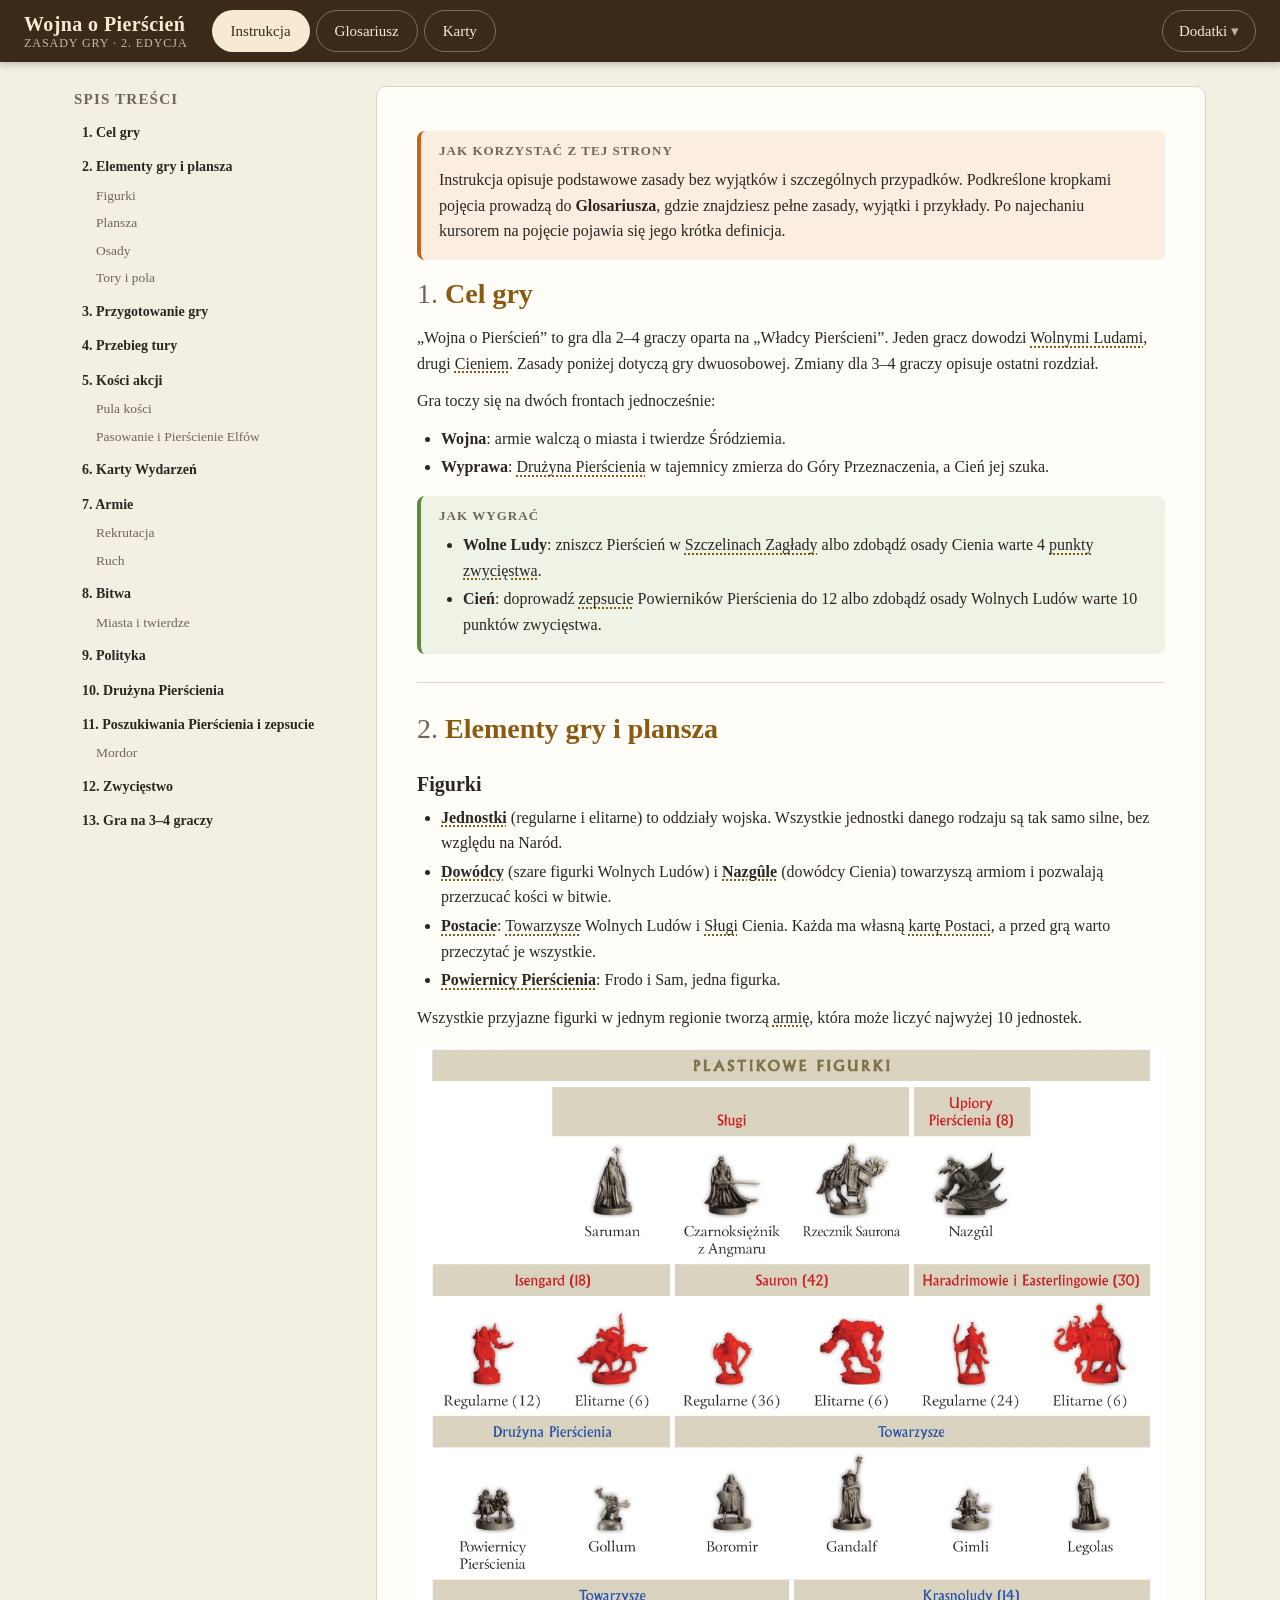
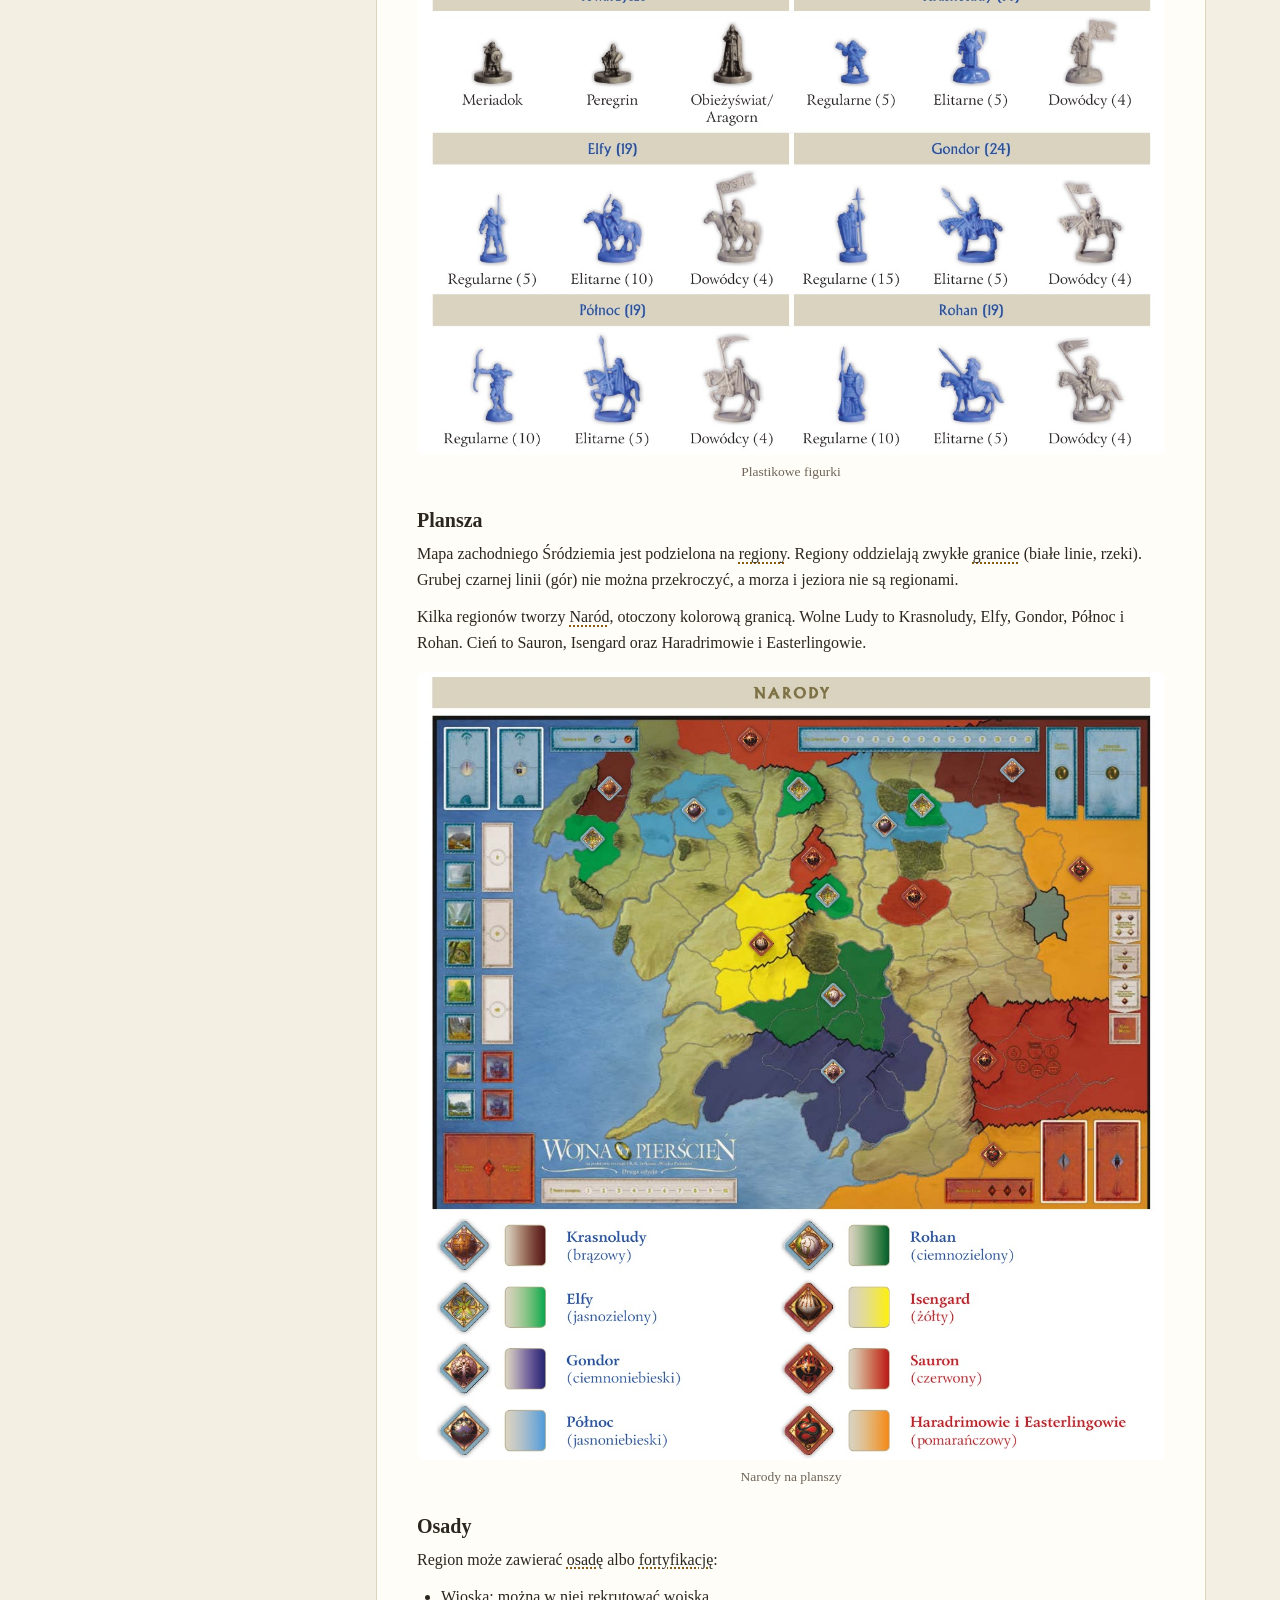
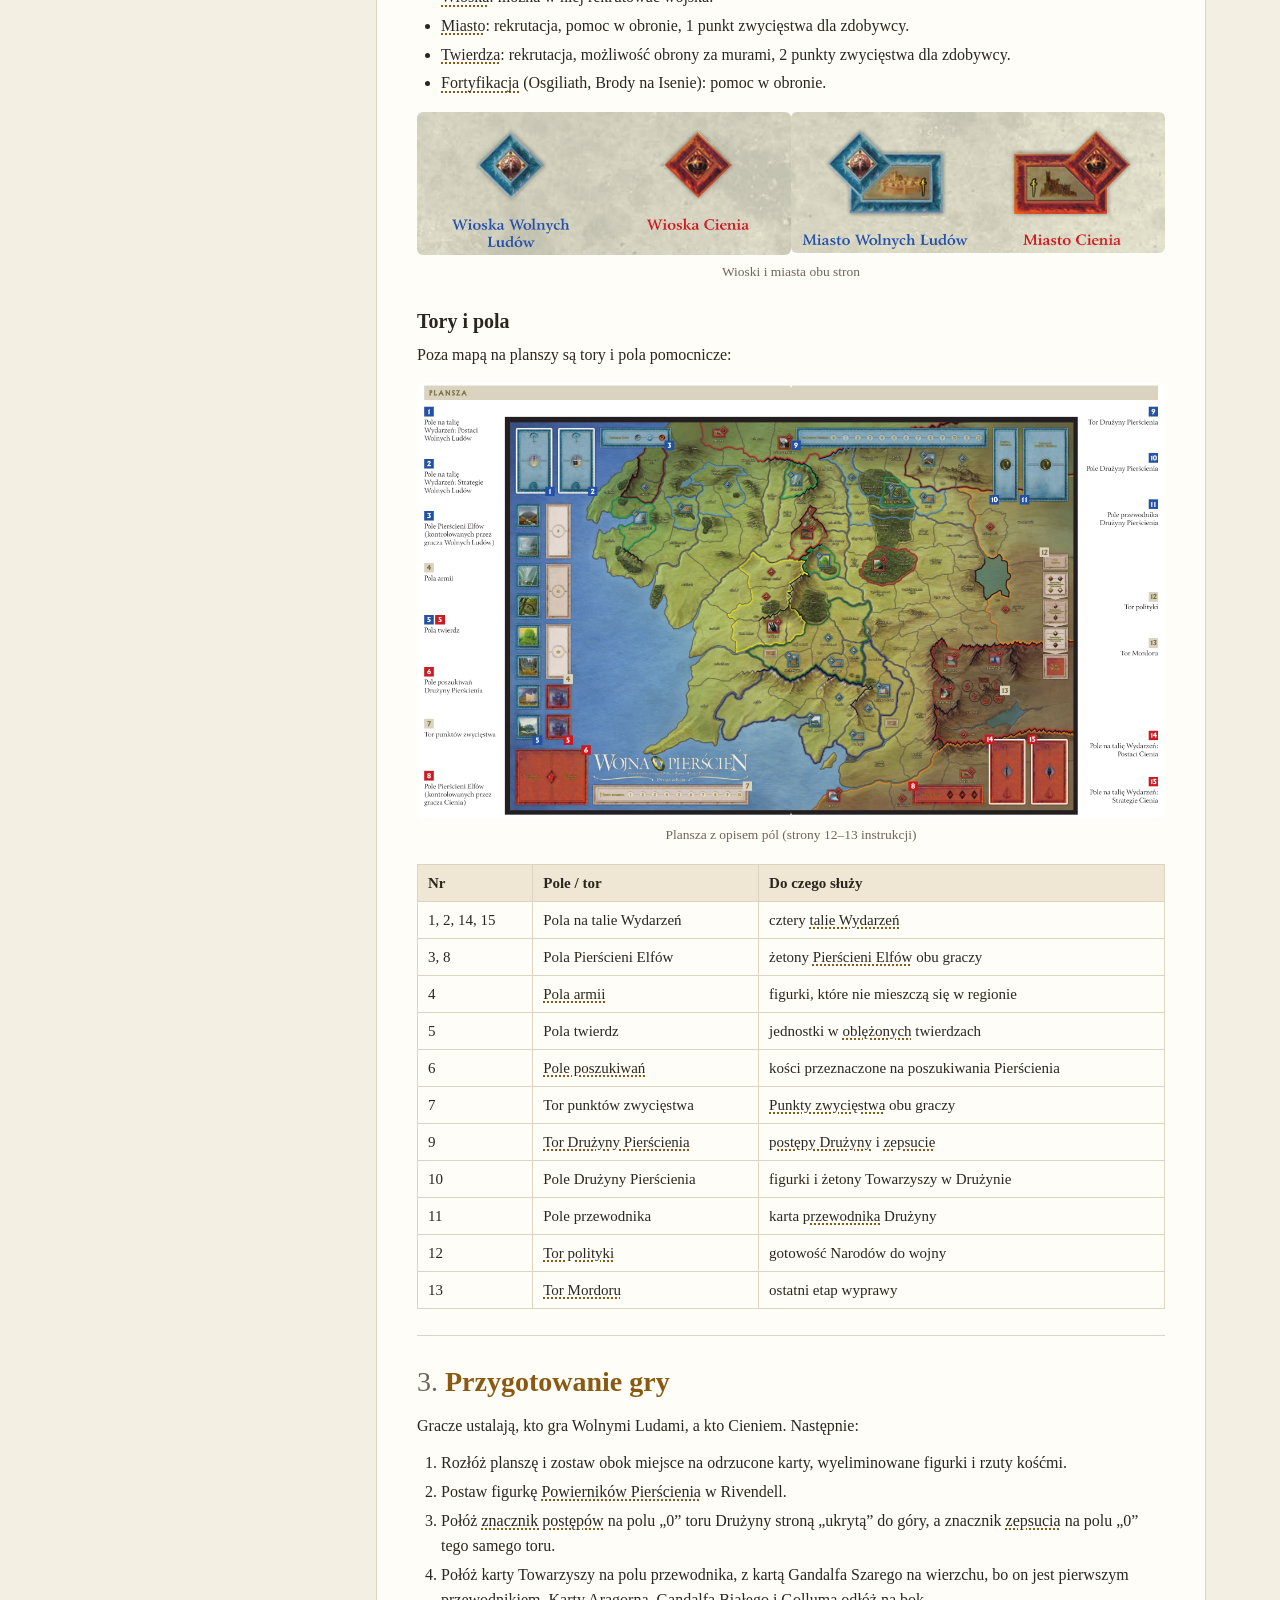
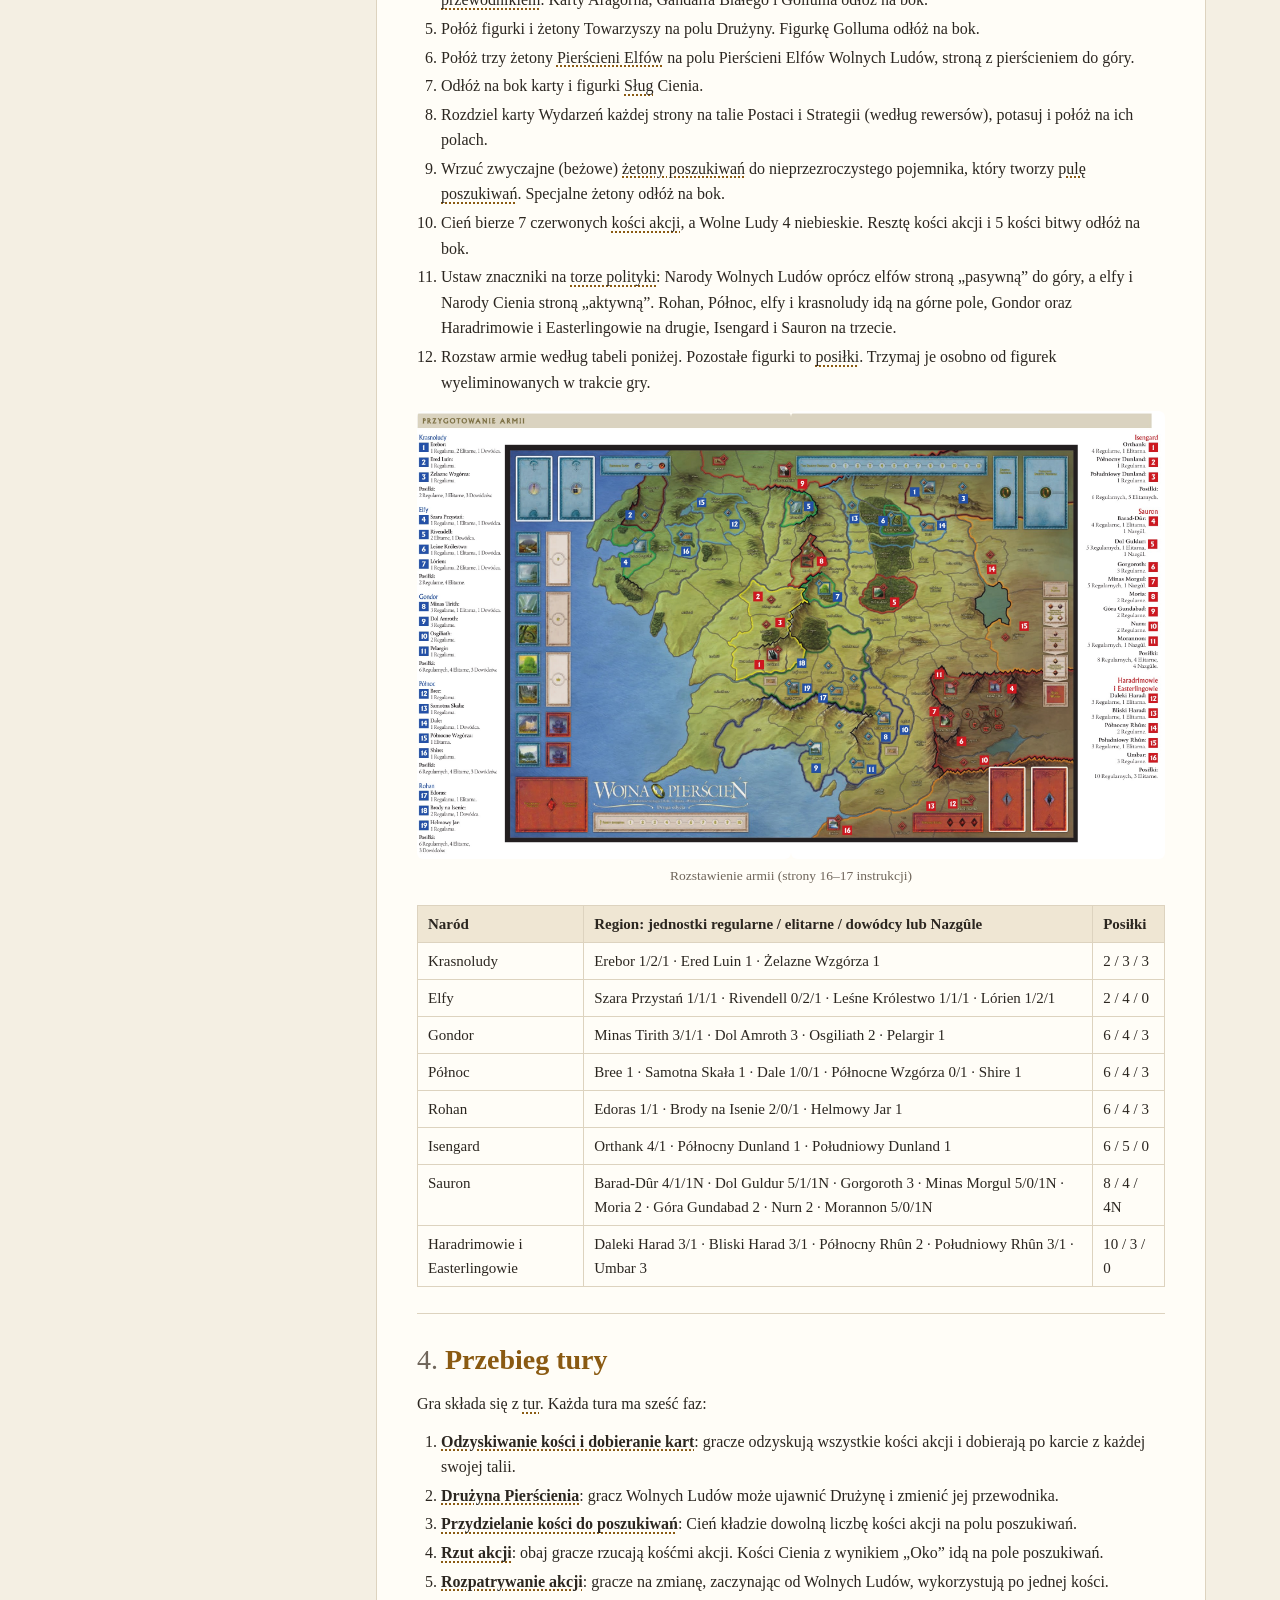
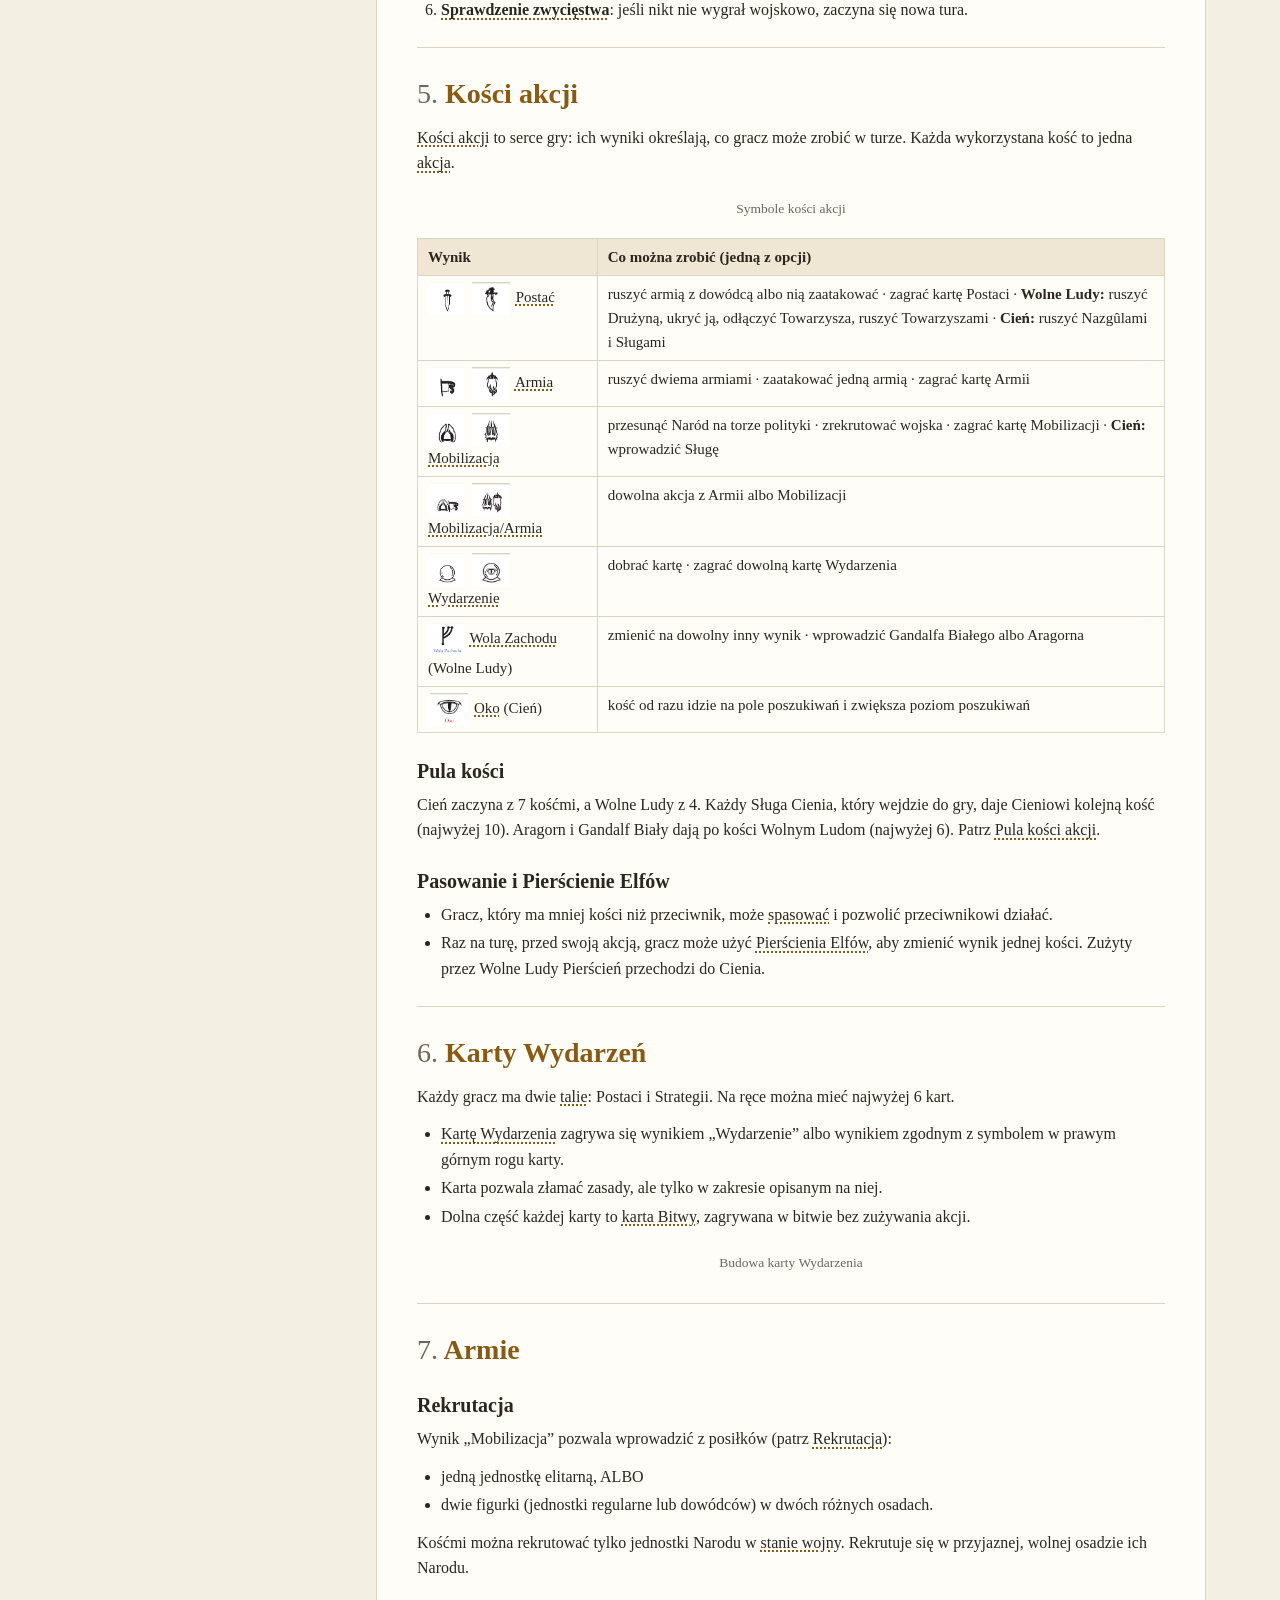
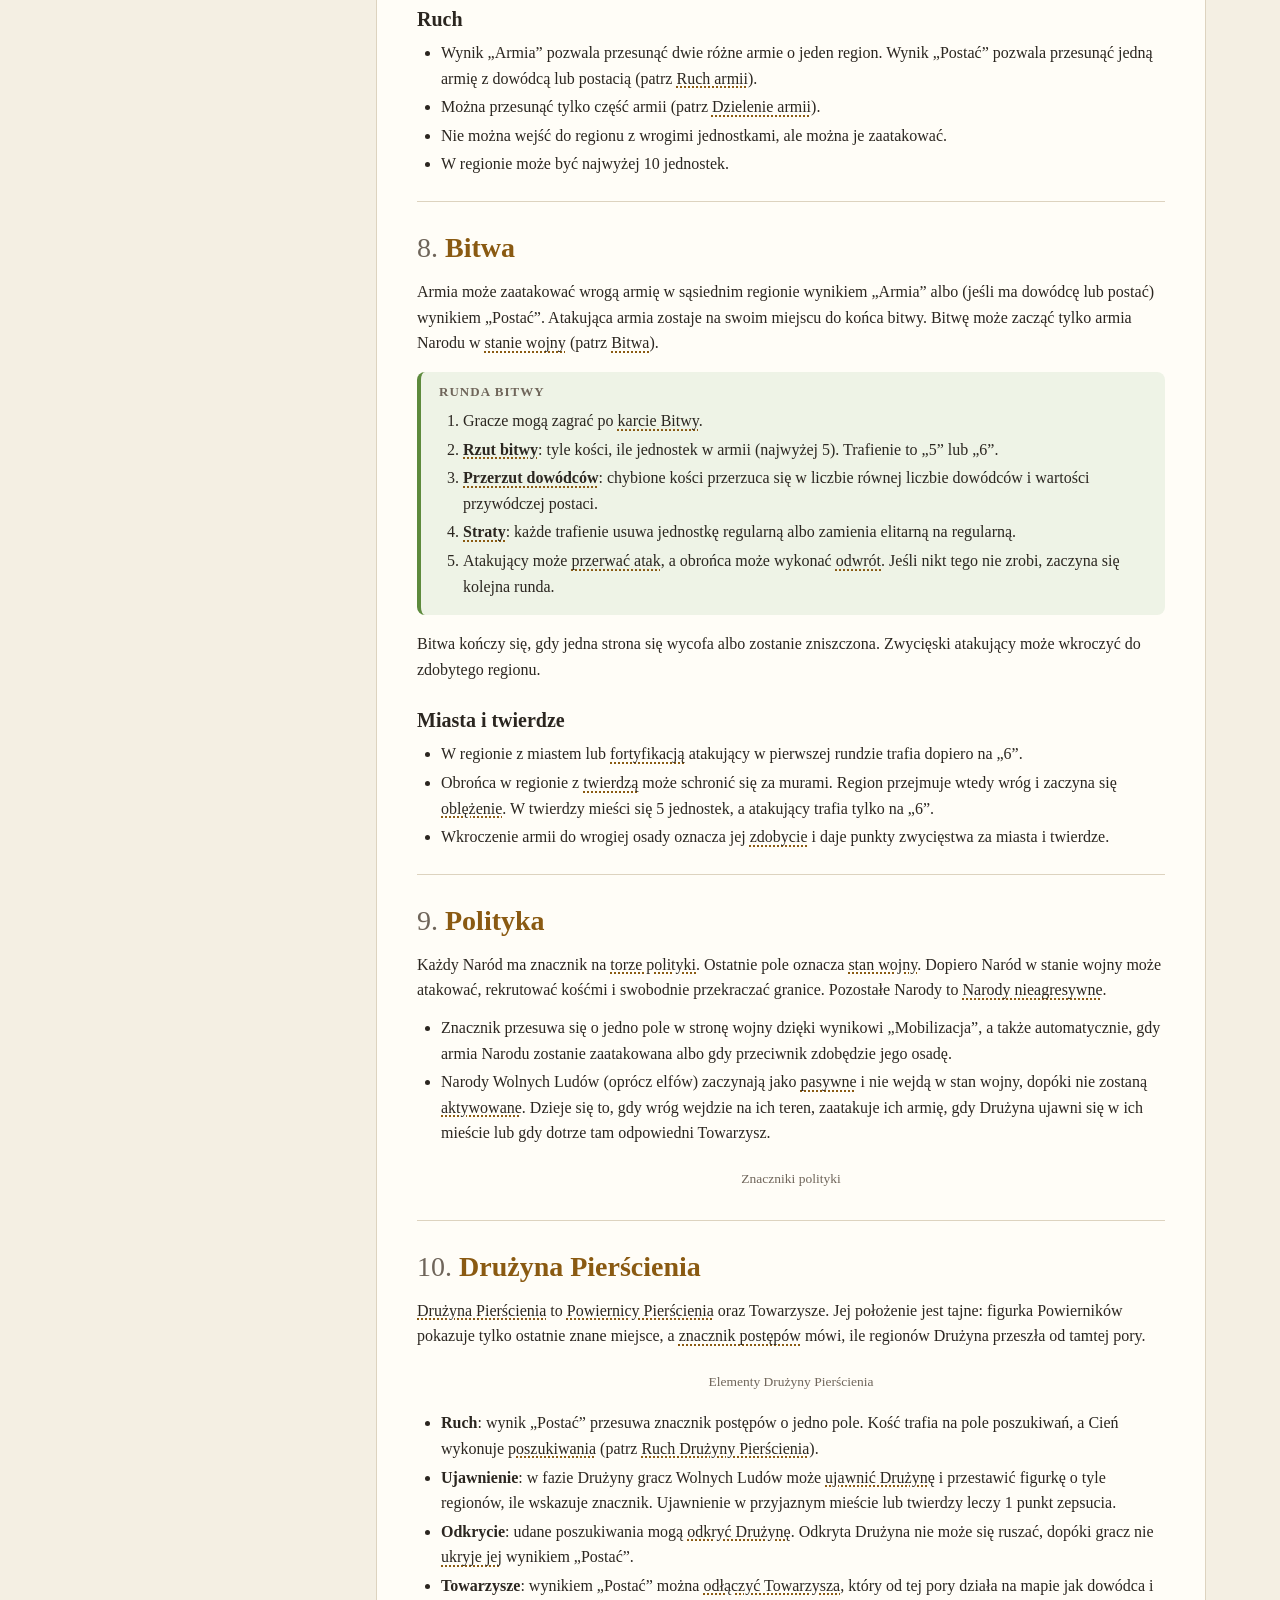
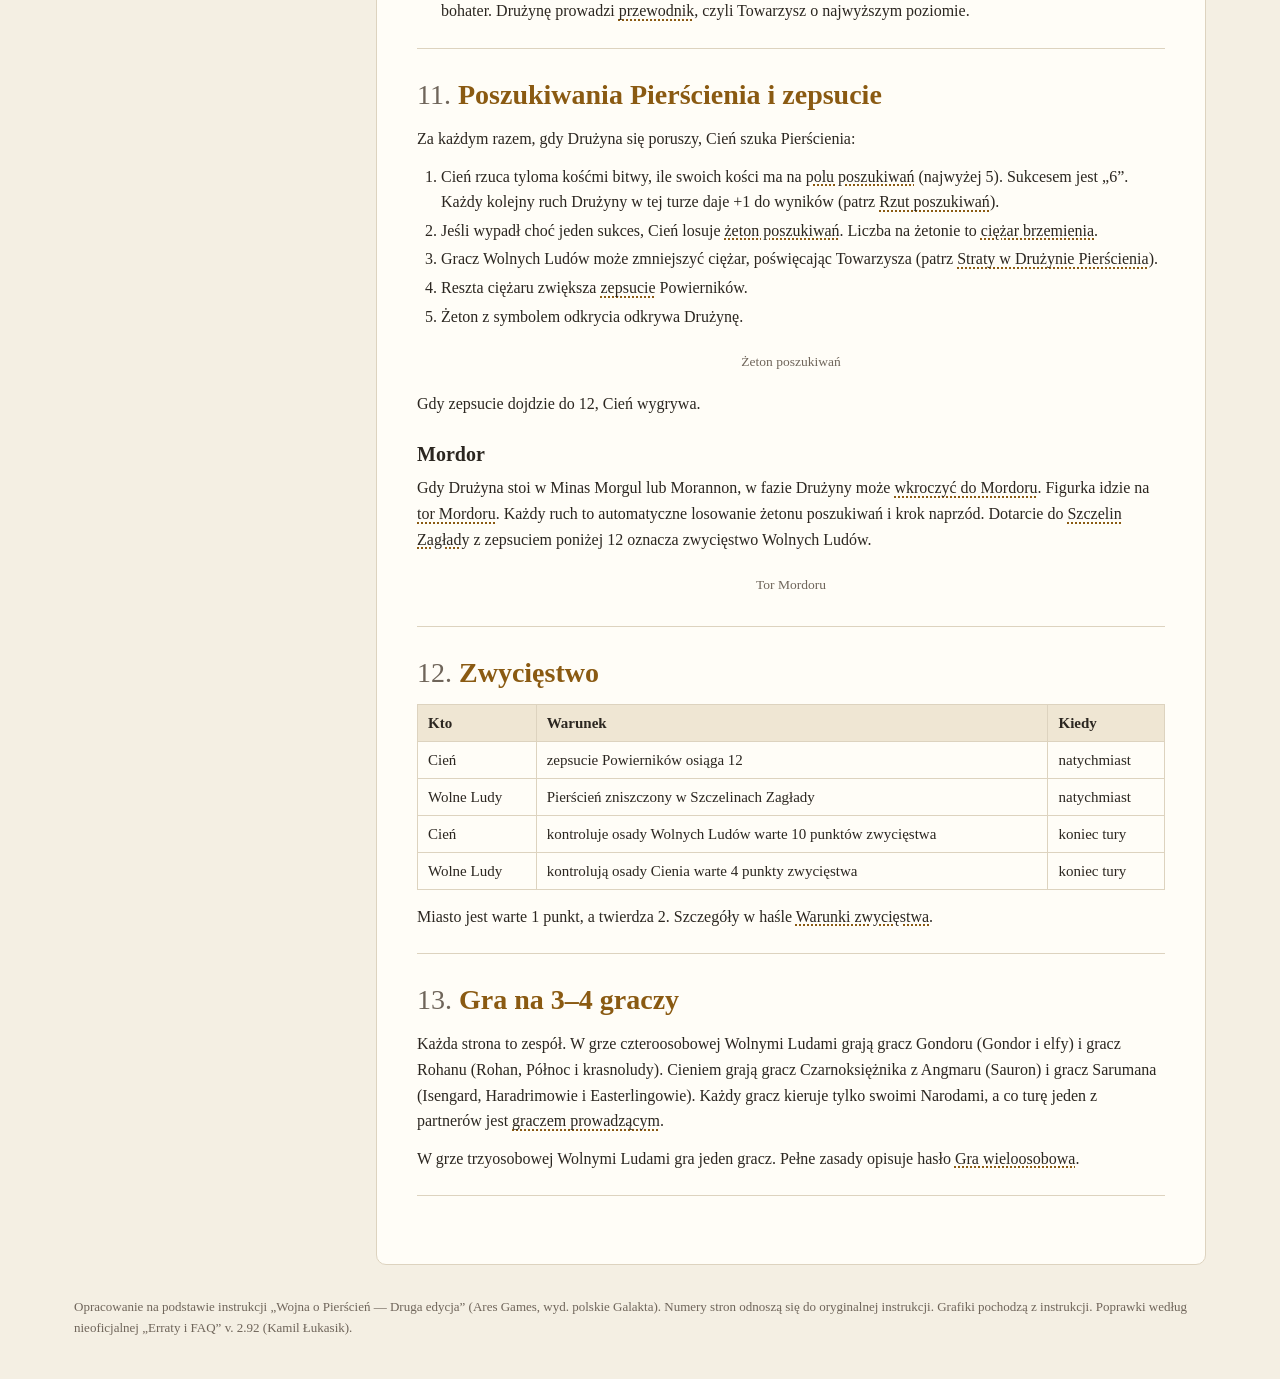
==== commit 11657e4a: "Add the Panowie Śródziemia expansion - New glossary entries (src/glosariusz-panowie.txt): special di" ====
--- a/wojna-o-pierscien/index.html
+++ b/wojna-o-pierscien/index.html
@@ -11,8 +11,8 @@
      Content-Security-Policy: default-src 'self'; object-src 'none'; frame-ancestors 'none'; base-uri 'self'; form-action 'self' -->
 <meta http-equiv="Content-Security-Policy" content="default-src 'self'; object-src 'none'; base-uri 'self'; form-action 'self'">
 <title>Wojna o Pierścień — zasady gry</title>
-<link rel="stylesheet" href="style.css?v=1794003880">
-<script src="app.js?v=1794003854" defer></script>
+<link rel="stylesheet" href="style.css?v=1794004711">
+<script src="app.js?v=1794004711" defer></script>
 </head>
 <body>
 <header class="top">
@@ -22,10 +22,11 @@
     <a href="#glossary" class="tab" data-tab="glossary" role="tab">Glosariusz</a>
     <a href="#cards" class="tab" data-tab="cards" role="tab">Karty</a>
   </nav>
+  <details class="exp-menu"><summary>Dodatki <span class="exp-count" id="exp-count"></span></summary><div class="exp-panel"><p>Pokaż zasady z dodatków:</p><label><input type="checkbox" data-exp="panowie"> Panowie Śródziemia</label><p class="exp-hint">Wybór zostanie zapamiętany w tej przeglądarce.</p></div></details>
 </header>
 <div class="panel" id="rules">
-  <nav class="side" aria-label="Spis treści"><h2>Spis treści</h2><ol class="toc"><li class="toc-1"><a href="#i-cel-gry">1. Cel gry</a></li><li class="toc-1"><a href="#i-elementy-gry-i-plansza">2. Elementy gry i plansza</a></li><li class="toc-2"><a href="#i-figurki">Figurki</a></li><li class="toc-2"><a href="#i-plansza">Plansza</a></li><li class="toc-2"><a href="#i-osady">Osady</a></li><li class="toc-2"><a href="#i-tory-i-pola">Tory i pola</a></li><li class="toc-1"><a href="#i-przygotowanie-gry">3. Przygotowanie gry</a></li><li class="toc-1"><a href="#i-przebieg-tury">4. Przebieg tury</a></li><li class="toc-1"><a href="#i-kosci-akcji">5. Kości akcji</a></li><li class="toc-2"><a href="#i-pula-kosci">Pula kości</a></li><li class="toc-2"><a href="#i-pasowanie-i-pierscienie-elfow">Pasowanie i Pierścienie Elfów</a></li><li class="toc-1"><a href="#i-karty-wydarzen">6. Karty Wydarzeń</a></li><li class="toc-1"><a href="#i-armie">7. Armie</a></li><li class="toc-2"><a href="#i-rekrutacja">Rekrutacja</a></li><li class="toc-2"><a href="#i-ruch">Ruch</a></li><li class="toc-1"><a href="#i-bitwa">8. Bitwa</a></li><li class="toc-2"><a href="#i-miasta-i-twierdze">Miasta i twierdze</a></li><li class="toc-1"><a href="#i-polityka">9. Polityka</a></li><li class="toc-1"><a href="#i-druzyna-pierscienia">10. Drużyna Pierścienia</a></li><li class="toc-1"><a href="#i-poszukiwania-pierscienia-i-zepsucie">11. Poszukiwania Pierścienia i zepsucie</a></li><li class="toc-2"><a href="#i-mordor">Mordor</a></li><li class="toc-1"><a href="#i-zwyciestwo">12. Zwycięstwo</a></li><li class="toc-1"><a href="#i-gra-na-34-graczy">13. Gra na 3–4 graczy</a></li></ol></nav>
-  <main class="content rules"><aside class="box box-note"><h5>Jak korzystać z tej strony</h5><p>Instrukcja opisuje podstawowe zasady bez wyjątków i szczególnych przypadków. Podkreślone kropkami pojęcia prowadzą do <strong>Glosariusza</strong>, gdzie znajdziesz pełne zasady, wyjątki i przykłady. Po najechaniu kursorem na pojęcie pojawia się jego krótka definicja.</p></aside><section class="chapter"><h2 id="i-cel-gry"><span class="num">1.</span> Cel gry</h2><p>„Wojna o Pierścień” to gra dla 2–4 graczy oparta na „Władcy Pierścieni”. Jeden gracz dowodzi <a class="term" href="#g-wolne-ludy">Wolnymi Ludami</a>, drugi <a class="term" href="#g-cien">Cieniem</a>. Zasady poniżej dotyczą gry dwuosobowej. Zmiany dla 3–4 graczy opisuje ostatni rozdział.</p><p>Gra toczy się na dwóch frontach jednocześnie:</p><ul><li><strong>Wojna</strong>: armie walczą o miasta i twierdze Śródziemia.</li><li><strong>Wyprawa</strong>: <a class="term" href="#g-druzyna-pierscienia">Drużyna Pierścienia</a> w tajemnicy zmierza do Góry Przeznaczenia, a Cień jej szuka.</li></ul><aside class="box box-summary"><h5>Jak wygrać</h5><ul><li><strong>Wolne Ludy</strong>: zniszcz Pierścień w <a class="term" href="#g-szczeliny-zaglady">Szczelinach Zagłady</a> albo zdobądź osady Cienia warte 4 <a class="term" href="#g-punkty-zwyciestwa">punkty zwycięstwa</a>.</li><li><strong>Cień</strong>: doprowadź <a class="term" href="#g-zepsucie">zepsucie</a> Powierników Pierścienia do 12 albo zdobądź osady Wolnych Ludów warte 10 punktów zwycięstwa.</li></ul></aside></section><section class="chapter"><h2 id="i-elementy-gry-i-plansza"><span class="num">2.</span> Elementy gry i plansza</h2><h3 id="i-figurki">Figurki</h3><ul><li><strong><a class="term" href="#g-jednostka">Jednostki</a></strong> (regularne i elitarne) to oddziały wojska. Wszystkie jednostki danego rodzaju są tak samo silne, bez względu na Naród.</li><li><strong><a class="term" href="#g-dowodca">Dowódcy</a></strong> (szare figurki Wolnych Ludów) i <strong><a class="term" href="#g-nazgul">Nazgûle</a></strong> (dowódcy Cienia) towarzyszą armiom i pozwalają przerzucać kości w bitwie.</li><li><strong><a class="term" href="#g-postac">Postacie</a></strong>: <a class="term" href="#g-towarzysz">Towarzysze</a> Wolnych Ludów i <a class="term" href="#g-sluga">Sługi</a> Cienia. Każda ma własną <a class="term" href="#g-karta-postaci">kartę Postaci</a>, a przed grą warto przeczytać je wszystkie.</li><li><strong><a class="term" href="#g-powiernicy-pierscienia">Powiernicy Pierścienia</a></strong>: Frodo i Sam, jedna figurka.</li></ul><p>Wszystkie przyjazne figurki w jednym regionie tworzą <a class="term" href="#g-armia">armię</a>, która może liczyć najwyżej 10 jednostek.</p><figure class="fig"><div class="fig-imgs"><a href="img/figurki.jpg?v=1793820244" target="_blank" rel="noopener"><img src="img/figurki.jpg?v=1793820244" alt="Plastikowe figurki" loading="lazy"></a></div><figcaption>Plastikowe figurki</figcaption></figure><h3 id="i-plansza">Plansza</h3><p>Mapa zachodniego Śródziemia jest podzielona na <a class="term" href="#g-region">regiony</a>. Regiony oddzielają zwykłe <a class="term" href="#g-granica">granice</a> (białe linie, rzeki). Grubej czarnej linii (gór) nie można przekroczyć, a morza i jeziora nie są regionami.</p><p>Kilka regionów tworzy <a class="term" href="#g-narod">Naród</a>, otoczony kolorową granicą. Wolne Ludy to Krasnoludy, Elfy, Gondor, Północ i Rohan. Cień to Sauron, Isengard oraz Haradrimowie i Easterlingowie.</p><figure class="fig"><div class="fig-imgs"><a href="img/narody.jpg?v=1793820245" target="_blank" rel="noopener"><img src="img/narody.jpg?v=1793820245" alt="Narody na planszy" loading="lazy"></a></div><figcaption>Narody na planszy</figcaption></figure><h3 id="i-osady">Osady</h3><p>Region może zawierać <a class="term" href="#g-osada">osadę</a> albo <a class="term" href="#g-fortyfikacja">fortyfikację</a>:</p><ul><li><a class="term" href="#g-wioska">Wioska</a>: można w niej rekrutować wojska.</li><li><a class="term" href="#g-miasto">Miasto</a>: rekrutacja, pomoc w obronie, 1 punkt zwycięstwa dla zdobywcy.</li><li><a class="term" href="#g-twierdza">Twierdza</a>: rekrutacja, możliwość obrony za murami, 2 punkty zwycięstwa dla zdobywcy.</li><li><a class="term" href="#g-fortyfikacja">Fortyfikacja</a> (Osgiliath, Brody na Isenie): pomoc w obronie.</li></ul><figure class="fig fig-pair"><div class="fig-imgs"><a href="img/wioski.png?v=1793820246" target="_blank" rel="noopener"><img src="img/wioski.png?v=1793820246" alt="Wioski i miasta obu stron" loading="lazy"></a><a href="img/miasta.png?v=1793820247" target="_blank" rel="noopener"><img src="img/miasta.png?v=1793820247" alt="Wioski i miasta obu stron" loading="lazy"></a></div><figcaption>Wioski i miasta obu stron</figcaption></figure><h3 id="i-tory-i-pola">Tory i pola</h3><p>Poza mapą na planszy są tory i pola pomocnicze:</p><figure class="fig fig-pair"><div class="fig-imgs"><a href="img/plansza-lewa.jpg?v=1793820248" target="_blank" rel="noopener"><img src="img/plansza-lewa.jpg?v=1793820248" alt="Plansza z opisem pól (strony 12–13 instrukcji)" loading="lazy"></a><a href="img/plansza-prawa.jpg?v=1793820250" target="_blank" rel="noopener"><img src="img/plansza-prawa.jpg?v=1793820250" alt="Plansza z opisem pól (strony 12–13 instrukcji)" loading="lazy"></a></div><figcaption>Plansza z opisem pól (strony 12–13 instrukcji)</figcaption></figure><div class="table-wrap"><table><thead><tr><th>Nr</th><th>Pole / tor</th><th>Do czego służy</th></tr></thead><tbody><tr><td>1, 2, 14, 15</td><td>Pola na talie Wydarzeń</td><td>cztery <a class="term" href="#g-talia-wydarzen">talie Wydarzeń</a></td></tr><tr><td>3, 8</td><td>Pola Pierścieni Elfów</td><td>żetony <a class="term" href="#g-pierscienie-elfow">Pierścieni Elfów</a> obu graczy</td></tr><tr><td>4</td><td><a class="term" href="#g-pole-armii">Pola armii</a></td><td>figurki, które nie mieszczą się w regionie</td></tr><tr><td>5</td><td>Pola twierdz</td><td>jednostki w <a class="term" href="#g-oblezenie">oblężonych</a> twierdzach</td></tr><tr><td>6</td><td><a class="term" href="#g-pole-poszukiwan">Pole poszukiwań</a></td><td>kości przeznaczone na poszukiwania Pierścienia</td></tr><tr><td>7</td><td>Tor punktów zwycięstwa</td><td><a class="term" href="#g-punkty-zwyciestwa">Punkty zwycięstwa</a> obu graczy</td></tr><tr><td>9</td><td><a class="term" href="#g-tor-druzyny-pierscienia">Tor Drużyny Pierścienia</a></td><td><a class="term" href="#g-znacznik-postepow">postępy Drużyny</a> i <a class="term" href="#g-zepsucie">zepsucie</a></td></tr><tr><td>10</td><td>Pole Drużyny Pierścienia</td><td>figurki i żetony Towarzyszy w Drużynie</td></tr><tr><td>11</td><td>Pole przewodnika</td><td>karta <a class="term" href="#g-przewodnik-druzyny-pierscienia">przewodnika</a> Drużyny</td></tr><tr><td>12</td><td><a class="term" href="#g-tor-polityki">Tor polityki</a></td><td>gotowość Narodów do wojny</td></tr><tr><td>13</td><td><a class="term" href="#g-tor-mordoru">Tor Mordoru</a></td><td>ostatni etap wyprawy</td></tr></tbody></table></div></section><section class="chapter"><h2 id="i-przygotowanie-gry"><span class="num">3.</span> Przygotowanie gry</h2><p>Gracze ustalają, kto gra Wolnymi Ludami, a kto Cieniem. Następnie:</p><ol><li>Rozłóż planszę i zostaw obok miejsce na odrzucone karty, wyeliminowane figurki i rzuty kośćmi.</li><li>Postaw figurkę <a class="term" href="#g-powiernicy-pierscienia">Powierników Pierścienia</a> w Rivendell.</li><li>Połóż <a class="term" href="#g-znacznik-postepow">znacznik postępów</a> na polu „0” toru Drużyny stroną „ukrytą” do góry, a znacznik <a class="term" href="#g-zepsucie">zepsucia</a> na polu „0” tego samego toru.</li><li>Połóż karty Towarzyszy na polu przewodnika, z kartą Gandalfa Szarego na wierzchu, bo on jest pierwszym <a class="term" href="#g-przewodnik-druzyny-pierscienia">przewodnikiem</a>. Karty Aragorna, Gandalfa Białego i Golluma odłóż na bok.</li><li>Połóż figurki i żetony Towarzyszy na polu Drużyny. Figurkę Golluma odłóż na bok.</li><li>Połóż trzy żetony <a class="term" href="#g-pierscienie-elfow">Pierścieni Elfów</a> na polu Pierścieni Elfów Wolnych Ludów, stroną z pierścieniem do góry.</li><li>Odłóż na bok karty i figurki <a class="term" href="#g-sluga">Sług</a> Cienia.</li><li>Rozdziel karty Wydarzeń każdej strony na talie Postaci i Strategii (według rewersów), potasuj i połóż na ich polach.</li><li>Wrzuć zwyczajne (beżowe) <a class="term" href="#g-zeton-poszukiwan">żetony poszukiwań</a> do nieprzezroczystego pojemnika, który tworzy <a class="term" href="#g-pula-poszukiwan">pulę poszukiwań</a>. Specjalne żetony odłóż na bok.</li><li>Cień bierze 7 czerwonych <a class="term" href="#g-kosc-akcji">kości akcji</a>, a Wolne Ludy 4 niebieskie. Resztę kości akcji i 5 kości bitwy odłóż na bok.</li><li>Ustaw znaczniki na <a class="term" href="#g-tor-polityki">torze polityki</a>: Narody Wolnych Ludów oprócz elfów stroną „pasywną” do góry, a elfy i Narody Cienia stroną „aktywną”. Rohan, Północ, elfy i krasnoludy idą na górne pole, Gondor oraz Haradrimowie i Easterlingowie na drugie, Isengard i Sauron na trzecie.</li><li>Rozstaw armie według tabeli poniżej. Pozostałe figurki to <a class="term" href="#g-posilki">posiłki</a>. Trzymaj je osobno od figurek wyeliminowanych w trakcie gry.</li></ol><figure class="fig fig-pair"><div class="fig-imgs"><a href="img/przygotowanie-lewa.jpg?v=1793820251" target="_blank" rel="noopener"><img src="img/przygotowanie-lewa.jpg?v=1793820251" alt="Rozstawienie armii (strony 16–17 instrukcji)" loading="lazy"></a><a href="img/przygotowanie-prawa.jpg?v=1793820252" target="_blank" rel="noopener"><img src="img/przygotowanie-prawa.jpg?v=1793820252" alt="Rozstawienie armii (strony 16–17 instrukcji)" loading="lazy"></a></div><figcaption>Rozstawienie armii (strony 16–17 instrukcji)</figcaption></figure><div class="table-wrap"><table><thead><tr><th>Naród</th><th>Region: jednostki regularne / elitarne / dowódcy lub Nazgûle</th><th>Posiłki</th></tr></thead><tbody><tr><td>Krasnoludy</td><td>Erebor 1/2/1 · Ered Luin 1 · Żelazne Wzgórza 1</td><td>2 / 3 / 3</td></tr><tr><td>Elfy</td><td>Szara Przystań 1/1/1 · Rivendell 0/2/1 · Leśne Królestwo 1/1/1 · Lórien 1/2/1</td><td>2 / 4 / 0</td></tr><tr><td>Gondor</td><td>Minas Tirith 3/1/1 · Dol Amroth 3 · Osgiliath 2 · Pelargir 1</td><td>6 / 4 / 3</td></tr><tr><td>Północ</td><td>Bree 1 · Samotna Skała 1 · Dale 1/0/1 · Północne Wzgórza 0/1 · Shire 1</td><td>6 / 4 / 3</td></tr><tr><td>Rohan</td><td>Edoras 1/1 · Brody na Isenie 2/0/1 · Helmowy Jar 1</td><td>6 / 4 / 3</td></tr><tr><td>Isengard</td><td>Orthank 4/1 · Północny Dunland 1 · Południowy Dunland 1</td><td>6 / 5 / 0</td></tr><tr><td>Sauron</td><td>Barad-Dûr 4/1/1N · Dol Guldur 5/1/1N · Gorgoroth 3 · Minas Morgul 5/0/1N · Moria 2 · Góra Gundabad 2 · Nurn 2 · Morannon 5/0/1N</td><td>8 / 4 / 4N</td></tr><tr><td>Haradrimowie i Easterlingowie</td><td>Daleki Harad 3/1 · Bliski Harad 3/1 · Północny Rhûn 2 · Południowy Rhûn 3/1 · Umbar 3</td><td>10 / 3 / 0</td></tr></tbody></table></div></section><section class="chapter"><h2 id="i-przebieg-tury"><span class="num">4.</span> Przebieg tury</h2><p>Gra składa się z <a class="term" href="#g-tura">tur</a>. Każda tura ma sześć faz:</p><ol><li><strong><a class="term" href="#g-faza-1-odzyskiwanie-kosci-akcji-i-dobieranie-kart">Odzyskiwanie kości i dobieranie kart</a></strong>: gracze odzyskują wszystkie kości akcji i dobierają po karcie z każdej swojej talii.</li><li><strong><a class="term" href="#g-faza-2-druzyna-pierscienia">Drużyna Pierścienia</a></strong>: gracz Wolnych Ludów może ujawnić Drużynę i zmienić jej przewodnika.</li><li><strong><a class="term" href="#g-faza-3-przydzielanie-kosci-do-poszukiwan">Przydzielanie kości do poszukiwań</a></strong>: Cień kładzie dowolną liczbę kości akcji na polu poszukiwań.</li><li><strong><a class="term" href="#g-faza-4-rzut-akcji">Rzut akcji</a></strong>: obaj gracze rzucają kośćmi akcji. Kości Cienia z wynikiem „Oko” idą na pole poszukiwań.</li><li><strong><a class="term" href="#g-faza-5-rozpatrywanie-akcji">Rozpatrywanie akcji</a></strong>: gracze na zmianę, zaczynając od Wolnych Ludów, wykorzystują po jednej kości.</li><li><strong><a class="term" href="#g-faza-6-sprawdzenie-warunkow-zwyciestwa">Sprawdzenie zwycięstwa</a></strong>: jeśli nikt nie wygrał wojskowo, zaczyna się nowa tura.</li></ol></section><section class="chapter"><h2 id="i-kosci-akcji"><span class="num">5.</span> Kości akcji</h2><p><a class="term" href="#g-kosc-akcji">Kości akcji</a> to serce gry: ich wyniki określają, co gracz może zrobić w turze. Każda wykorzystana kość to jedna <a class="term" href="#g-akcja">akcja</a>.</p><figure class="fig"><div class="fig-imgs"><a href="img/kosci-akcji.png?v=1793820253" target="_blank" rel="noopener"><img src="img/kosci-akcji.png?v=1793820253" alt="Symbole kości akcji" loading="lazy"></a></div><figcaption>Symbole kości akcji</figcaption></figure><div class="table-wrap"><table><thead><tr><th>Wynik</th><th>Co można zrobić (jedną z opcji)</th></tr></thead><tbody><tr><td><img class="icon" src="img/kosc-wl-postac.png?v=1793820256" alt=""> <img class="icon" src="img/kosc-cien-postac.png?v=1793820256" alt=""> <a class="term" href="#g-wynik-postac">Postać</a></td><td>ruszyć armią z dowódcą albo nią zaatakować · zagrać kartę Postaci · <strong>Wolne Ludy:</strong> ruszyć Drużyną, ukryć ją, odłączyć Towarzysza, ruszyć Towarzyszami · <strong>Cień:</strong> ruszyć Nazgûlami i Sługami</td></tr><tr><td><img class="icon" src="img/kosc-wl-armia.png?v=1793820257" alt=""> <img class="icon" src="img/kosc-cien-armia.png?v=1793820257" alt=""> <a class="term" href="#g-wynik-armia">Armia</a></td><td>ruszyć dwiema armiami · zaatakować jedną armią · zagrać kartę Armii</td></tr><tr><td><img class="icon" src="img/kosc-wl-mobilizacja.png?v=1793820257" alt=""> <img class="icon" src="img/kosc-cien-mobilizacja.png?v=1793820257" alt=""> <a class="term" href="#g-wynik-mobilizacja">Mobilizacja</a></td><td>przesunąć Naród na torze polityki · zrekrutować wojska · zagrać kartę Mobilizacji · <strong>Cień:</strong> wprowadzić Sługę</td></tr><tr><td><img class="icon" src="img/kosc-wl-mobilizacja-armia.png?v=1793820257" alt=""> <img class="icon" src="img/kosc-cien-mobilizacja-armia.png?v=1793820257" alt=""> <a class="term" href="#g-wynik-mobilizacja-armia">Mobilizacja/Armia</a></td><td>dowolna akcja z Armii albo Mobilizacji</td></tr><tr><td><img class="icon" src="img/kosc-wl-wydarzenie.png?v=1793820257" alt=""> <img class="icon" src="img/kosc-cien-wydarzenie.png?v=1793820257" alt=""> <a class="term" href="#g-wynik-wydarzenie">Wydarzenie</a></td><td>dobrać kartę · zagrać dowolną kartę Wydarzenia</td></tr><tr><td><img class="icon" src="img/kosc-wl-specjalna.png?v=1793820257" alt=""> <a class="term" href="#g-wynik-wola-zachodu">Wola Zachodu</a> (Wolne Ludy)</td><td>zmienić na dowolny inny wynik · wprowadzić Gandalfa Białego albo Aragorna</td></tr><tr><td><img class="icon" src="img/kosc-cien-specjalna.png?v=1793820258" alt=""> <a class="term" href="#g-wynik-oko">Oko</a> (Cień)</td><td>kość od razu idzie na pole poszukiwań i zwiększa poziom poszukiwań</td></tr></tbody></table></div><h3 id="i-pula-kosci">Pula kości</h3><p>Cień zaczyna z 7 kośćmi, a Wolne Ludy z 4. Każdy Sługa Cienia, który wejdzie do gry, daje Cieniowi kolejną kość (najwyżej 10). Aragorn i Gandalf Biały dają po kości Wolnym Ludom (najwyżej 6). Patrz <a class="term" href="#g-pula-kosci-akcji">Pula kości akcji</a>.</p><h3 id="i-pasowanie-i-pierscienie-elfow">Pasowanie i Pierścienie Elfów</h3><ul><li>Gracz, który ma mniej kości niż przeciwnik, może <a class="term" href="#g-pasowanie">spasować</a> i pozwolić przeciwnikowi działać.</li><li>Raz na turę, przed swoją akcją, gracz może użyć <a class="term" href="#g-pierscienie-elfow">Pierścienia Elfów</a>, aby zmienić wynik jednej kości. Zużyty przez Wolne Ludy Pierścień przechodzi do Cienia.</li></ul></section><section class="chapter"><h2 id="i-karty-wydarzen"><span class="num">6.</span> Karty Wydarzeń</h2><p>Każdy gracz ma dwie <a class="term" href="#g-talia-wydarzen">talie</a>: Postaci i Strategii. Na ręce można mieć najwyżej 6 kart.</p><ul><li><a class="term" href="#g-karta-wydarzenia">Kartę Wydarzenia</a> zagrywa się wynikiem „Wydarzenie” albo wynikiem zgodnym z symbolem w prawym górnym rogu karty.</li><li>Karta pozwala złamać zasady, ale tylko w zakresie opisanym na niej.</li><li>Dolna część każdej karty to <a class="term" href="#g-karta-bitwy">karta Bitwy</a>, zagrywana w bitwie bez zużywania akcji.</li></ul><figure class="fig"><div class="fig-imgs"><a href="img/karty-wydarzen.jpg?v=1793820253" target="_blank" rel="noopener"><img src="img/karty-wydarzen.jpg?v=1793820253" alt="Budowa karty Wydarzenia" loading="lazy"></a></div><figcaption>Budowa karty Wydarzenia</figcaption></figure></section><section class="chapter"><h2 id="i-armie"><span class="num">7.</span> Armie</h2><h3 id="i-rekrutacja">Rekrutacja</h3><p>Wynik „Mobilizacja” pozwala wprowadzić z posiłków (patrz <a class="term" href="#g-rekrutacja">Rekrutacja</a>):</p><ul><li>jedną jednostkę elitarną, ALBO</li><li>dwie figurki (jednostki regularne lub dowódców) w dwóch różnych osadach.</li></ul><p>Kośćmi można rekrutować tylko jednostki Narodu w <a class="term" href="#g-stan-wojny">stanie wojny</a>. Rekrutuje się w przyjaznej, wolnej osadzie ich Narodu.</p><h3 id="i-ruch">Ruch</h3><ul><li>Wynik „Armia” pozwala przesunąć dwie różne armie o jeden region. Wynik „Postać” pozwala przesunąć jedną armię z dowódcą lub postacią (patrz <a class="term" href="#g-ruch-armii">Ruch armii</a>).</li><li>Można przesunąć tylko część armii (patrz <a class="term" href="#g-dzielenie-armii">Dzielenie armii</a>).</li><li>Nie można wejść do regionu z wrogimi jednostkami, ale można je zaatakować.</li><li>W regionie może być najwyżej 10 jednostek.</li></ul></section><section class="chapter"><h2 id="i-bitwa"><span class="num">8.</span> Bitwa</h2><p>Armia może zaatakować wrogą armię w sąsiednim regionie wynikiem „Armia” albo (jeśli ma dowódcę lub postać) wynikiem „Postać”. Atakująca armia zostaje na swoim miejscu do końca bitwy. Bitwę może zacząć tylko armia Narodu w <a class="term" href="#g-stan-wojny">stanie wojny</a> (patrz <a class="term" href="#g-bitwa">Bitwa</a>).</p><aside class="box box-summary"><h5>Runda bitwy</h5><ol><li>Gracze mogą zagrać po <a class="term" href="#g-karta-bitwy">karcie Bitwy</a>.</li><li><strong><a class="term" href="#g-rzut-bitwy">Rzut bitwy</a></strong>: tyle kości, ile jednostek w armii (najwyżej 5). Trafienie to „5” lub „6”.</li><li><strong><a class="term" href="#g-przerzut-dowodcow">Przerzut dowódców</a></strong>: chybione kości przerzuca się w liczbie równej liczbie dowódców i wartości przywódczej postaci.</li><li><strong><a class="term" href="#g-straty-w-bitwie">Straty</a></strong>: każde trafienie usuwa jednostkę regularną albo zamienia elitarną na regularną.</li><li>Atakujący może <a class="term" href="#g-przerwanie-ataku">przerwać atak</a>, a obrońca może wykonać <a class="term" href="#g-odwrot">odwrót</a>. Jeśli nikt tego nie zrobi, zaczyna się kolejna runda.</li></ol></aside><p>Bitwa kończy się, gdy jedna strona się wycofa albo zostanie zniszczona. Zwycięski atakujący może wkroczyć do zdobytego regionu.</p><h3 id="i-miasta-i-twierdze">Miasta i twierdze</h3><ul><li>W regionie z miastem lub <a class="term" href="#g-fortyfikacja">fortyfikacją</a> atakujący w pierwszej rundzie trafia dopiero na „6”.</li><li>Obrońca w regionie z <a class="term" href="#g-twierdza">twierdzą</a> może schronić się za murami. Region przejmuje wtedy wróg i zaczyna się <a class="term" href="#g-oblezenie">oblężenie</a>. W twierdzy mieści się 5 jednostek, a atakujący trafia tylko na „6”.</li><li>Wkroczenie armii do wrogiej osady oznacza jej <a class="term" href="#g-zdobywanie-osad">zdobycie</a> i daje punkty zwycięstwa za miasta i twierdze.</li></ul></section><section class="chapter"><h2 id="i-polityka"><span class="num">9.</span> Polityka</h2><p>Każdy Naród ma znacznik na <a class="term" href="#g-tor-polityki">torze polityki</a>. Ostatnie pole oznacza <a class="term" href="#g-stan-wojny">stan wojny</a>. Dopiero Naród w stanie wojny może atakować, rekrutować kośćmi i swobodnie przekraczać granice. Pozostałe Narody to <a class="term" href="#g-narod-nieagresywny">Narody nieagresywne</a>.</p><ul><li>Znacznik przesuwa się o jedno pole w stronę wojny dzięki wynikowi „Mobilizacja”, a także automatycznie, gdy armia Narodu zostanie zaatakowana albo gdy przeciwnik zdobędzie jego osadę.</li><li>Narody Wolnych Ludów (oprócz elfów) zaczynają jako <a class="term" href="#g-narod-pasywny-i-aktywny">pasywne</a> i nie wejdą w stan wojny, dopóki nie zostaną <a class="term" href="#g-aktywacja-narodu">aktywowane</a>. Dzieje się to, gdy wróg wejdzie na ich teren, zaatakuje ich armię, gdy Drużyna ujawni się w ich mieście lub gdy dotrze tam odpowiedni Towarzysz.</li></ul><figure class="fig"><div class="fig-imgs"><a href="img/znaczniki-polityki-przeglad.png?v=1793820244" target="_blank" rel="noopener"><img src="img/znaczniki-polityki-przeglad.png?v=1793820244" alt="Znaczniki polityki" loading="lazy"></a></div><figcaption>Znaczniki polityki</figcaption></figure></section><section class="chapter"><h2 id="i-druzyna-pierscienia"><span class="num">10.</span> Drużyna Pierścienia</h2><p><a class="term" href="#g-druzyna-pierscienia">Drużyna Pierścienia</a> to <a class="term" href="#g-powiernicy-pierscienia">Powiernicy Pierścienia</a> oraz Towarzysze. Jej położenie jest tajne: figurka Powierników pokazuje tylko ostatnie znane miejsce, a <a class="term" href="#g-znacznik-postepow">znacznik postępów</a> mówi, ile regionów Drużyna przeszła od tamtej pory.</p><figure class="fig"><div class="fig-imgs"><a href="img/druzyna-pierscienia.jpg?v=1793820255" target="_blank" rel="noopener"><img src="img/druzyna-pierscienia.jpg?v=1793820255" alt="Elementy Drużyny Pierścienia" loading="lazy"></a></div><figcaption>Elementy Drużyny Pierścienia</figcaption></figure><ul><li><strong>Ruch</strong>: wynik „Postać” przesuwa znacznik postępów o jedno pole. Kość trafia na pole poszukiwań, a Cień wykonuje <a class="term" href="#g-poszukiwania-pierscienia">poszukiwania</a> (patrz <a class="term" href="#g-ruch-druzyny-pierscienia">Ruch Drużyny Pierścienia</a>).</li><li><strong>Ujawnienie</strong>: w fazie Drużyny gracz Wolnych Ludów może <a class="term" href="#g-ujawnienie-druzyny-pierscienia">ujawnić Drużynę</a> i przestawić figurkę o tyle regionów, ile wskazuje znacznik. Ujawnienie w przyjaznym mieście lub twierdzy leczy 1 punkt zepsucia.</li><li><strong>Odkrycie</strong>: udane poszukiwania mogą <a class="term" href="#g-odkrycie-druzyny-pierscienia">odkryć Drużynę</a>. Odkryta Drużyna nie może się ruszać, dopóki gracz nie <a class="term" href="#g-ukrywanie-druzyny-pierscienia">ukryje jej</a> wynikiem „Postać”.</li><li><strong>Towarzysze</strong>: wynikiem „Postać” można <a class="term" href="#g-odlaczanie-towarzyszy">odłączyć Towarzysza</a>, który od tej pory działa na mapie jak dowódca i bohater. Drużynę prowadzi <a class="term" href="#g-przewodnik-druzyny-pierscienia">przewodnik</a>, czyli Towarzysz o najwyższym poziomie.</li></ul></section><section class="chapter"><h2 id="i-poszukiwania-pierscienia-i-zepsucie"><span class="num">11.</span> Poszukiwania Pierścienia i zepsucie</h2><p>Za każdym razem, gdy Drużyna się poruszy, Cień szuka Pierścienia:</p><ol><li>Cień rzuca tyloma kośćmi bitwy, ile swoich kości ma na <a class="term" href="#g-pole-poszukiwan">polu poszukiwań</a> (najwyżej 5). Sukcesem jest „6”. Każdy kolejny ruch Drużyny w tej turze daje +1 do wyników (patrz <a class="term" href="#g-rzut-poszukiwan">Rzut poszukiwań</a>).</li><li>Jeśli wypadł choć jeden sukces, Cień losuje <a class="term" href="#g-zeton-poszukiwan">żeton poszukiwań</a>. Liczba na żetonie to <a class="term" href="#g-ciezar-brzemienia">ciężar brzemienia</a>.</li><li>Gracz Wolnych Ludów może zmniejszyć ciężar, poświęcając Towarzysza (patrz <a class="term" href="#g-straty-w-druzynie-pierscienia">Straty w Drużynie Pierścienia</a>).</li><li>Reszta ciężaru zwiększa <a class="term" href="#g-zepsucie">zepsucie</a> Powierników.</li><li>Żeton z symbolem odkrycia odkrywa Drużynę.</li></ol><figure class="fig"><div class="fig-imgs"><a href="img/zetony-poszukiwan.png?v=1793820255" target="_blank" rel="noopener"><img src="img/zetony-poszukiwan.png?v=1793820255" alt="Żeton poszukiwań" loading="lazy"></a></div><figcaption>Żeton poszukiwań</figcaption></figure><p>Gdy zepsucie dojdzie do 12, Cień wygrywa.</p><h3 id="i-mordor">Mordor</h3><p>Gdy Drużyna stoi w Minas Morgul lub Morannon, w fazie Drużyny może <a class="term" href="#g-wkroczenie-do-mordoru">wkroczyć do Mordoru</a>. Figurka idzie na <a class="term" href="#g-tor-mordoru">tor Mordoru</a>. Każdy ruch to automatyczne losowanie żetonu poszukiwań i krok naprzód. Dotarcie do <a class="term" href="#g-szczeliny-zaglady">Szczelin Zagłady</a> z zepsuciem poniżej 12 oznacza zwycięstwo Wolnych Ludów.</p><figure class="fig"><div class="fig-imgs"><a href="img/tor-mordoru.png?v=1793820256" target="_blank" rel="noopener"><img src="img/tor-mordoru.png?v=1793820256" alt="Tor Mordoru" loading="lazy"></a></div><figcaption>Tor Mordoru</figcaption></figure></section><section class="chapter"><h2 id="i-zwyciestwo"><span class="num">12.</span> Zwycięstwo</h2><div class="table-wrap"><table><thead><tr><th>Kto</th><th>Warunek</th><th>Kiedy</th></tr></thead><tbody><tr><td>Cień</td><td>zepsucie Powierników osiąga 12</td><td>natychmiast</td></tr><tr><td>Wolne Ludy</td><td>Pierścień zniszczony w Szczelinach Zagłady</td><td>natychmiast</td></tr><tr><td>Cień</td><td>kontroluje osady Wolnych Ludów warte 10 punktów zwycięstwa</td><td>koniec tury</td></tr><tr><td>Wolne Ludy</td><td>kontrolują osady Cienia warte 4 punkty zwycięstwa</td><td>koniec tury</td></tr></tbody></table></div><p>Miasto jest warte 1 punkt, a twierdza 2. Szczegóły w haśle <a class="term" href="#g-warunki-zwyciestwa">Warunki zwycięstwa</a>.</p></section><section class="chapter"><h2 id="i-gra-na-34-graczy"><span class="num">13.</span> Gra na 3–4 graczy</h2><p>Każda strona to zespół. W grze czteroosobowej Wolnymi Ludami grają gracz Gondoru (Gondor i elfy) i gracz Rohanu (Rohan, Północ i krasnoludy). Cieniem grają gracz Czarnoksiężnika z Angmaru (Sauron) i gracz Sarumana (Isengard, Haradrimowie i Easterlingowie). Każdy gracz kieruje tylko swoimi Narodami, a co turę jeden z partnerów jest <a class="term" href="#g-gracz-prowadzacy">graczem prowadzącym</a>.</p><p>W grze trzyosobowej Wolnymi Ludami gra jeden gracz. Pełne zasady opisuje hasło <a class="term" href="#g-gra-wieloosobowa">Gra wieloosobowa</a>.</p></section></main>
+  <nav class="side" aria-label="Spis treści"><h2>Spis treści</h2><ol class="toc"><li class="toc-1"><a href="#i-cel-gry">1. Cel gry</a></li><li class="toc-1"><a href="#i-elementy-gry-i-plansza">2. Elementy gry i plansza</a></li><li class="toc-2"><a href="#i-figurki">Figurki</a></li><li class="toc-2"><a href="#i-plansza">Plansza</a></li><li class="toc-2"><a href="#i-osady">Osady</a></li><li class="toc-2"><a href="#i-tory-i-pola">Tory i pola</a></li><li class="toc-1"><a href="#i-przygotowanie-gry">3. Przygotowanie gry</a></li><li class="toc-1"><a href="#i-przebieg-tury">4. Przebieg tury</a></li><li class="toc-1"><a href="#i-kosci-akcji">5. Kości akcji</a></li><li class="toc-2"><a href="#i-pula-kosci">Pula kości</a></li><li class="toc-2"><a href="#i-pasowanie-i-pierscienie-elfow">Pasowanie i Pierścienie Elfów</a></li><li class="toc-1"><a href="#i-karty-wydarzen">6. Karty Wydarzeń</a></li><li class="toc-1"><a href="#i-armie">7. Armie</a></li><li class="toc-2"><a href="#i-rekrutacja">Rekrutacja</a></li><li class="toc-2"><a href="#i-ruch">Ruch</a></li><li class="toc-1"><a href="#i-bitwa">8. Bitwa</a></li><li class="toc-2"><a href="#i-miasta-i-twierdze">Miasta i twierdze</a></li><li class="toc-1"><a href="#i-polityka">9. Polityka</a></li><li class="toc-1"><a href="#i-druzyna-pierscienia">10. Drużyna Pierścienia</a></li><li class="toc-1"><a href="#i-poszukiwania-pierscienia-i-zepsucie">11. Poszukiwania Pierścienia i zepsucie</a></li><li class="toc-2"><a href="#i-mordor">Mordor</a></li><li class="toc-1"><a href="#i-zwyciestwo">12. Zwycięstwo</a></li><li class="toc-1"><a href="#i-gra-na-34-graczy">13. Gra na 3–4 graczy</a></li><li class="toc-1" data-req="panowie"><a href="#i-panowie-srodziemia">Panowie Śródziemia</a></li><li class="toc-2" data-req="panowie"><a href="#i-nowe-pojecia">Nowe pojęcia</a></li><li class="toc-2" data-req="panowie"><a href="#i-specjalne-kosci-akcji">Specjalne kości akcji</a></li><li class="toc-2" data-req="panowie"><a href="#i-nowe-postacie">Nowe postacie</a></li><li class="toc-2" data-req="panowie"><a href="#i-pierscienie-elfow">Pierścienie Elfów</a></li><li class="toc-2" data-req="panowie"><a href="#i-balrog">Balrog</a></li><li class="toc-2" data-req="panowie"><a href="#i-rada-rivendell-wariant">Rada Rivendell (wariant)</a></li></ol></nav>
+  <main class="content rules"><aside class="box box-note"><h5>Jak korzystać z tej strony</h5><p>Instrukcja opisuje podstawowe zasady bez wyjątków i szczególnych przypadków. Podkreślone kropkami pojęcia prowadzą do <strong>Glosariusza</strong>, gdzie znajdziesz pełne zasady, wyjątki i przykłady. Po najechaniu kursorem na pojęcie pojawia się jego krótka definicja.</p></aside><section class="chapter"><h2 id="i-cel-gry"><span class="num">1.</span> Cel gry </h2><p>„Wojna o Pierścień” to gra dla 2–4 graczy oparta na „Władcy Pierścieni”. Jeden gracz dowodzi <a class="term" href="#g-wolne-ludy">Wolnymi Ludami</a>, drugi <a class="term" href="#g-cien">Cieniem</a>. Zasady poniżej dotyczą gry dwuosobowej. Zmiany dla 3–4 graczy opisuje ostatni rozdział.</p><p>Gra toczy się na dwóch frontach jednocześnie:</p><ul><li><strong>Wojna</strong>: armie walczą o miasta i twierdze Śródziemia.</li><li><strong>Wyprawa</strong>: <a class="term" href="#g-druzyna-pierscienia">Drużyna Pierścienia</a> w tajemnicy zmierza do Góry Przeznaczenia, a Cień jej szuka.</li></ul><aside class="box box-summary"><h5>Jak wygrać</h5><ul><li><strong>Wolne Ludy</strong>: zniszcz Pierścień w <a class="term" href="#g-szczeliny-zaglady">Szczelinach Zagłady</a> albo zdobądź osady Cienia warte 4 <a class="term" href="#g-punkty-zwyciestwa">punkty zwycięstwa</a>.</li><li><strong>Cień</strong>: doprowadź <a class="term" href="#g-zepsucie">zepsucie</a> Powierników Pierścienia do 12 albo zdobądź osady Wolnych Ludów warte 10 punktów zwycięstwa.</li></ul></aside></section><section class="chapter"><h2 id="i-elementy-gry-i-plansza"><span class="num">2.</span> Elementy gry i plansza </h2><div class="sub"><h3 id="i-figurki">Figurki </h3><ul><li><strong><a class="term" href="#g-jednostka">Jednostki</a></strong> (regularne i elitarne) to oddziały wojska. Wszystkie jednostki danego rodzaju są tak samo silne, bez względu na Naród.</li><li><strong><a class="term" href="#g-dowodca">Dowódcy</a></strong> (szare figurki Wolnych Ludów) i <strong><a class="term" href="#g-nazgul">Nazgûle</a></strong> (dowódcy Cienia) towarzyszą armiom i pozwalają przerzucać kości w bitwie.</li><li><strong><a class="term" href="#g-postac">Postacie</a></strong>: <a class="term" href="#g-towarzysz">Towarzysze</a> Wolnych Ludów i <a class="term" href="#g-sluga">Sługi</a> Cienia. Każda ma własną <a class="term" href="#g-karta-postaci">kartę Postaci</a>, a przed grą warto przeczytać je wszystkie.</li><li><strong><a class="term" href="#g-powiernicy-pierscienia">Powiernicy Pierścienia</a></strong>: Frodo i Sam, jedna figurka.</li></ul><p>Wszystkie przyjazne figurki w jednym regionie tworzą <a class="term" href="#g-armia">armię</a>, która może liczyć najwyżej 10 jednostek.</p><figure class="fig"><div class="fig-imgs"><a href="img/figurki.jpg?v=1793820244" target="_blank" rel="noopener"><img src="img/figurki.jpg?v=1793820244" alt="Plastikowe figurki" loading="lazy"></a></div><figcaption>Plastikowe figurki</figcaption></figure></div><div class="sub"><h3 id="i-plansza">Plansza </h3><p>Mapa zachodniego Śródziemia jest podzielona na <a class="term" href="#g-region">regiony</a>. Regiony oddzielają zwykłe <a class="term" href="#g-granica">granice</a> (białe linie, rzeki). Grubej czarnej linii (gór) nie można przekroczyć, a morza i jeziora nie są regionami.</p><p>Kilka regionów tworzy <a class="term" href="#g-narod">Naród</a>, otoczony kolorową granicą. Wolne Ludy to Krasnoludy, Elfy, Gondor, Północ i Rohan. Cień to Sauron, Isengard oraz Haradrimowie i Easterlingowie.</p><figure class="fig"><div class="fig-imgs"><a href="img/narody.jpg?v=1793820245" target="_blank" rel="noopener"><img src="img/narody.jpg?v=1793820245" alt="Narody na planszy" loading="lazy"></a></div><figcaption>Narody na planszy</figcaption></figure></div><div class="sub"><h3 id="i-osady">Osady </h3><p>Region może zawierać <a class="term" href="#g-osada">osadę</a> albo <a class="term" href="#g-fortyfikacja">fortyfikację</a>:</p><ul><li><a class="term" href="#g-wioska">Wioska</a>: można w niej rekrutować wojska.</li><li><a class="term" href="#g-miasto">Miasto</a>: rekrutacja, pomoc w obronie, 1 punkt zwycięstwa dla zdobywcy.</li><li><a class="term" href="#g-twierdza">Twierdza</a>: rekrutacja, możliwość obrony za murami, 2 punkty zwycięstwa dla zdobywcy.</li><li><a class="term" href="#g-fortyfikacja">Fortyfikacja</a> (Osgiliath, Brody na Isenie): pomoc w obronie.</li></ul><figure class="fig fig-pair"><div class="fig-imgs"><a href="img/wioski.png?v=1793820246" target="_blank" rel="noopener"><img src="img/wioski.png?v=1793820246" alt="Wioski i miasta obu stron" loading="lazy"></a><a href="img/miasta.png?v=1793820247" target="_blank" rel="noopener"><img src="img/miasta.png?v=1793820247" alt="Wioski i miasta obu stron" loading="lazy"></a></div><figcaption>Wioski i miasta obu stron</figcaption></figure></div><div class="sub"><h3 id="i-tory-i-pola">Tory i pola </h3><p>Poza mapą na planszy są tory i pola pomocnicze:</p><figure class="fig fig-pair"><div class="fig-imgs"><a href="img/plansza-lewa.jpg?v=1793820248" target="_blank" rel="noopener"><img src="img/plansza-lewa.jpg?v=1793820248" alt="Plansza z opisem pól (strony 12–13 instrukcji)" loading="lazy"></a><a href="img/plansza-prawa.jpg?v=1793820250" target="_blank" rel="noopener"><img src="img/plansza-prawa.jpg?v=1793820250" alt="Plansza z opisem pól (strony 12–13 instrukcji)" loading="lazy"></a></div><figcaption>Plansza z opisem pól (strony 12–13 instrukcji)</figcaption></figure><div class="table-wrap"><table><thead><tr><th>Nr</th><th>Pole / tor</th><th>Do czego służy</th></tr></thead><tbody><tr><td>1, 2, 14, 15</td><td>Pola na talie Wydarzeń</td><td>cztery <a class="term" href="#g-talia-wydarzen">talie Wydarzeń</a></td></tr><tr><td>3, 8</td><td>Pola Pierścieni Elfów</td><td>żetony <a class="term" href="#g-pierscienie-elfow">Pierścieni Elfów</a> obu graczy</td></tr><tr><td>4</td><td><a class="term" href="#g-pole-armii">Pola armii</a></td><td>figurki, które nie mieszczą się w regionie</td></tr><tr><td>5</td><td>Pola twierdz</td><td>jednostki w <a class="term" href="#g-oblezenie">oblężonych</a> twierdzach</td></tr><tr><td>6</td><td><a class="term" href="#g-pole-poszukiwan">Pole poszukiwań</a></td><td>kości przeznaczone na poszukiwania Pierścienia</td></tr><tr><td>7</td><td>Tor punktów zwycięstwa</td><td><a class="term" href="#g-punkty-zwyciestwa">Punkty zwycięstwa</a> obu graczy</td></tr><tr><td>9</td><td><a class="term" href="#g-tor-druzyny-pierscienia">Tor Drużyny Pierścienia</a></td><td><a class="term" href="#g-znacznik-postepow">postępy Drużyny</a> i <a class="term" href="#g-zepsucie">zepsucie</a></td></tr><tr><td>10</td><td>Pole Drużyny Pierścienia</td><td>figurki i żetony Towarzyszy w Drużynie</td></tr><tr><td>11</td><td>Pole przewodnika</td><td>karta <a class="term" href="#g-przewodnik-druzyny-pierscienia">przewodnika</a> Drużyny</td></tr><tr><td>12</td><td><a class="term" href="#g-tor-polityki">Tor polityki</a></td><td>gotowość Narodów do wojny</td></tr><tr><td>13</td><td><a class="term" href="#g-tor-mordoru">Tor Mordoru</a></td><td>ostatni etap wyprawy</td></tr></tbody></table></div></div></section><section class="chapter"><h2 id="i-przygotowanie-gry"><span class="num">3.</span> Przygotowanie gry </h2><p>Gracze ustalają, kto gra Wolnymi Ludami, a kto Cieniem. Następnie:</p><ol><li>Rozłóż planszę i zostaw obok miejsce na odrzucone karty, wyeliminowane figurki i rzuty kośćmi.</li><li>Postaw figurkę <a class="term" href="#g-powiernicy-pierscienia">Powierników Pierścienia</a> w Rivendell.</li><li>Połóż <a class="term" href="#g-znacznik-postepow">znacznik postępów</a> na polu „0” toru Drużyny stroną „ukrytą” do góry, a znacznik <a class="term" href="#g-zepsucie">zepsucia</a> na polu „0” tego samego toru.</li><li>Połóż karty Towarzyszy na polu przewodnika, z kartą Gandalfa Szarego na wierzchu, bo on jest pierwszym <a class="term" href="#g-przewodnik-druzyny-pierscienia">przewodnikiem</a>. Karty Aragorna, Gandalfa Białego i Golluma odłóż na bok.</li><li>Połóż figurki i żetony Towarzyszy na polu Drużyny. Figurkę Golluma odłóż na bok.</li><li>Połóż trzy żetony <a class="term" href="#g-pierscienie-elfow">Pierścieni Elfów</a> na polu Pierścieni Elfów Wolnych Ludów, stroną z pierścieniem do góry.</li><li>Odłóż na bok karty i figurki <a class="term" href="#g-sluga">Sług</a> Cienia.</li><li>Rozdziel karty Wydarzeń każdej strony na talie Postaci i Strategii (według rewersów), potasuj i połóż na ich polach.</li><li>Wrzuć zwyczajne (beżowe) <a class="term" href="#g-zeton-poszukiwan">żetony poszukiwań</a> do nieprzezroczystego pojemnika, który tworzy <a class="term" href="#g-pula-poszukiwan">pulę poszukiwań</a>. Specjalne żetony odłóż na bok.</li><li>Cień bierze 7 czerwonych <a class="term" href="#g-kosc-akcji">kości akcji</a>, a Wolne Ludy 4 niebieskie. Resztę kości akcji i 5 kości bitwy odłóż na bok.</li><li>Ustaw znaczniki na <a class="term" href="#g-tor-polityki">torze polityki</a>: Narody Wolnych Ludów oprócz elfów stroną „pasywną” do góry, a elfy i Narody Cienia stroną „aktywną”. Rohan, Północ, elfy i krasnoludy idą na górne pole, Gondor oraz Haradrimowie i Easterlingowie na drugie, Isengard i Sauron na trzecie.</li><li>Rozstaw armie według tabeli poniżej. Pozostałe figurki to <a class="term" href="#g-posilki">posiłki</a>. Trzymaj je osobno od figurek wyeliminowanych w trakcie gry.</li></ol><aside class="box box-expansion" data-req="panowie"><h5>Z dodatkiem <span class="exp-badge exp-panowie" title="Dodatek: Panowie Śródziemia">Panowie Śródziemia</span></h5><ul><li>Pierwszym przewodnikiem może być Gandalf Szary (dowolna wersja) albo Obieżyświat. Gandalfa można zastąpić <a class="term" href="#g-gandalf-szary-powiernik-naryi">Gandalfem, Powiernikiem Naryi</a>.</li><li>Żetony Pierścieni Elfów z dodatku zastępują żetony z gry podstawowej.</li><li>„Nadciąga Balrog!” zastępuje kartę nr 17 „Balrog z Morii”, a 12 pozostałych nowych kart wtasuj do talii (patrz <a href="#c-panowie-srodziemia">zakładka Karty</a>).</li><li>Do puli poszukiwań dodaj 2 z 4 żetonów <a class="term" href="#g-smeagol">Sméagola</a>.</li><li>Pozostałe elementy dodatku odłóż na bok. Alternatywne karty Towarzyszy i żetony akcji Cienia są potrzebne tylko w wariancie <a class="term" href="#g-rada-rivendell">Rada Rivendell</a>.</li></ul></aside><figure class="fig fig-pair"><div class="fig-imgs"><a href="img/przygotowanie-lewa.jpg?v=1793820251" target="_blank" rel="noopener"><img src="img/przygotowanie-lewa.jpg?v=1793820251" alt="Rozstawienie armii (strony 16–17 instrukcji)" loading="lazy"></a><a href="img/przygotowanie-prawa.jpg?v=1793820252" target="_blank" rel="noopener"><img src="img/przygotowanie-prawa.jpg?v=1793820252" alt="Rozstawienie armii (strony 16–17 instrukcji)" loading="lazy"></a></div><figcaption>Rozstawienie armii (strony 16–17 instrukcji)</figcaption></figure><div class="table-wrap"><table><thead><tr><th>Naród</th><th>Region: jednostki regularne / elitarne / dowódcy lub Nazgûle</th><th>Posiłki</th></tr></thead><tbody><tr><td>Krasnoludy</td><td>Erebor 1/2/1 · Ered Luin 1 · Żelazne Wzgórza 1</td><td>2 / 3 / 3</td></tr><tr><td>Elfy</td><td>Szara Przystań 1/1/1 · Rivendell 0/2/1 · Leśne Królestwo 1/1/1 · Lórien 1/2/1</td><td>2 / 4 / 0</td></tr><tr><td>Gondor</td><td>Minas Tirith 3/1/1 · Dol Amroth 3 · Osgiliath 2 · Pelargir 1</td><td>6 / 4 / 3</td></tr><tr><td>Północ</td><td>Bree 1 · Samotna Skała 1 · Dale 1/0/1 · Północne Wzgórza 0/1 · Shire 1</td><td>6 / 4 / 3</td></tr><tr><td>Rohan</td><td>Edoras 1/1 · Brody na Isenie 2/0/1 · Helmowy Jar 1</td><td>6 / 4 / 3</td></tr><tr><td>Isengard</td><td>Orthank 4/1 · Północny Dunland 1 · Południowy Dunland 1</td><td>6 / 5 / 0</td></tr><tr><td>Sauron</td><td>Barad-Dûr 4/1/1N · Dol Guldur 5/1/1N · Gorgoroth 3 · Minas Morgul 5/0/1N · Moria 2 · Góra Gundabad 2 · Nurn 2 · Morannon 5/0/1N</td><td>8 / 4 / 4N</td></tr><tr><td>Haradrimowie i Easterlingowie</td><td>Daleki Harad 3/1 · Bliski Harad 3/1 · Północny Rhûn 2 · Południowy Rhûn 3/1 · Umbar 3</td><td>10 / 3 / 0</td></tr></tbody></table></div></section><section class="chapter"><h2 id="i-przebieg-tury"><span class="num">4.</span> Przebieg tury </h2><p>Gra składa się z <a class="term" href="#g-tura">tur</a>. Każda tura ma sześć faz:</p><ol><li><strong><a class="term" href="#g-faza-1-odzyskiwanie-kosci-akcji-i-dobieranie-kart">Odzyskiwanie kości i dobieranie kart</a></strong>: gracze odzyskują wszystkie kości akcji i dobierają po karcie z każdej swojej talii.</li><li><strong><a class="term" href="#g-faza-2-druzyna-pierscienia">Drużyna Pierścienia</a></strong>: gracz Wolnych Ludów może ujawnić Drużynę i zmienić jej przewodnika.</li><li><strong><a class="term" href="#g-faza-3-przydzielanie-kosci-do-poszukiwan">Przydzielanie kości do poszukiwań</a></strong>: Cień kładzie dowolną liczbę kości akcji na polu poszukiwań.</li><li><strong><a class="term" href="#g-faza-4-rzut-akcji">Rzut akcji</a></strong>: obaj gracze rzucają kośćmi akcji. Kości Cienia z wynikiem „Oko” idą na pole poszukiwań.</li><li><strong><a class="term" href="#g-faza-5-rozpatrywanie-akcji">Rozpatrywanie akcji</a></strong>: gracze na zmianę, zaczynając od Wolnych Ludów, wykorzystują po jednej kości.</li><li><strong><a class="term" href="#g-faza-6-sprawdzenie-warunkow-zwyciestwa">Sprawdzenie zwycięstwa</a></strong>: jeśli nikt nie wygrał wojskowo, zaczyna się nowa tura.</li></ol></section><section class="chapter"><h2 id="i-kosci-akcji"><span class="num">5.</span> Kości akcji </h2><p><a class="term" href="#g-kosc-akcji">Kości akcji</a> to serce gry: ich wyniki określają, co gracz może zrobić w turze. Każda wykorzystana kość to jedna <a class="term" href="#g-akcja">akcja</a>.</p><figure class="fig"><div class="fig-imgs"><a href="img/kosci-akcji.png?v=1793820253" target="_blank" rel="noopener"><img src="img/kosci-akcji.png?v=1793820253" alt="Symbole kości akcji" loading="lazy"></a></div><figcaption>Symbole kości akcji</figcaption></figure><div class="table-wrap"><table><thead><tr><th>Wynik</th><th>Co można zrobić (jedną z opcji)</th></tr></thead><tbody><tr><td><img class="icon" src="img/kosc-wl-postac.png?v=1793820256" alt=""> <img class="icon" src="img/kosc-cien-postac.png?v=1793820256" alt=""> <a class="term" href="#g-wynik-postac">Postać</a></td><td>ruszyć armią z dowódcą albo nią zaatakować · zagrać kartę Postaci · <strong>Wolne Ludy:</strong> ruszyć Drużyną, ukryć ją, odłączyć Towarzysza, ruszyć Towarzyszami · <strong>Cień:</strong> ruszyć Nazgûlami i Sługami</td></tr><tr><td><img class="icon" src="img/kosc-wl-armia.png?v=1793820257" alt=""> <img class="icon" src="img/kosc-cien-armia.png?v=1793820257" alt=""> <a class="term" href="#g-wynik-armia">Armia</a></td><td>ruszyć dwiema armiami · zaatakować jedną armią · zagrać kartę Armii</td></tr><tr><td><img class="icon" src="img/kosc-wl-mobilizacja.png?v=1793820257" alt=""> <img class="icon" src="img/kosc-cien-mobilizacja.png?v=1793820257" alt=""> <a class="term" href="#g-wynik-mobilizacja">Mobilizacja</a></td><td>przesunąć Naród na torze polityki · zrekrutować wojska · zagrać kartę Mobilizacji · <strong>Cień:</strong> wprowadzić Sługę</td></tr><tr><td><img class="icon" src="img/kosc-wl-mobilizacja-armia.png?v=1793820257" alt=""> <img class="icon" src="img/kosc-cien-mobilizacja-armia.png?v=1793820257" alt=""> <a class="term" href="#g-wynik-mobilizacja-armia">Mobilizacja/Armia</a></td><td>dowolna akcja z Armii albo Mobilizacji</td></tr><tr><td><img class="icon" src="img/kosc-wl-wydarzenie.png?v=1793820257" alt=""> <img class="icon" src="img/kosc-cien-wydarzenie.png?v=1793820257" alt=""> <a class="term" href="#g-wynik-wydarzenie">Wydarzenie</a></td><td>dobrać kartę · zagrać dowolną kartę Wydarzenia</td></tr><tr><td><img class="icon" src="img/kosc-wl-specjalna.png?v=1793820257" alt=""> <a class="term" href="#g-wynik-wola-zachodu">Wola Zachodu</a> (Wolne Ludy)</td><td>zmienić na dowolny inny wynik · wprowadzić Gandalfa Białego albo Aragorna</td></tr><tr><td><img class="icon" src="img/kosc-cien-specjalna.png?v=1793820258" alt=""> <a class="term" href="#g-wynik-oko">Oko</a> (Cień)</td><td>kość od razu idzie na pole poszukiwań i zwiększa poziom poszukiwań</td></tr></tbody></table></div><aside class="box box-expansion" data-req="panowie"><h5>Z dodatkiem <span class="exp-badge exp-panowie" title="Dodatek: Panowie Śródziemia">Panowie Śródziemia</span></h5><p>Postacie z dodatku dają <a class="term" href="#g-specjalna-kosc-akcji">specjalne kości akcji</a>. Gracz rzuca nimi razem ze zwykłymi, ale wykorzystuje wynik tylko jednej z nich. Wyrzucone na nich Oko trzeba wybrać, nawet po stronie Wolnych Ludów. Nowe wyniki to <img class="icon" src="img/ps-wynik-dobranie-karty.png?v=1794004360" alt=""> <a class="term" href="#g-wynik-dobranie-karty">dobranie karty</a> i <img class="icon" src="img/ps-wynik-wykorzystanie-balroga.png?v=1794004360" alt=""> <a class="term" href="#g-wynik-wykorzystanie-balroga">wykorzystanie Balroga</a>.</p></aside><div class="sub"><h3 id="i-pula-kosci">Pula kości </h3><p>Cień zaczyna z 7 kośćmi, a Wolne Ludy z 4. Każdy Sługa Cienia, który wejdzie do gry, daje Cieniowi kolejną kość (najwyżej 10). Aragorn i Gandalf Biały dają po kości Wolnym Ludom (najwyżej 6). Patrz <a class="term" href="#g-pula-kosci-akcji">Pula kości akcji</a>.</p></div><div class="sub"><h3 id="i-pasowanie-i-pierscienie-elfow">Pasowanie i Pierścienie Elfów </h3><ul><li>Gracz, który ma mniej kości niż przeciwnik, może <a class="term" href="#g-pasowanie">spasować</a> i pozwolić przeciwnikowi działać.</li><li>Raz na turę, przed swoją akcją, gracz może użyć <a class="term" href="#g-pierscienie-elfow">Pierścienia Elfów</a>, aby zmienić wynik jednej kości. Zużyty przez Wolne Ludy Pierścień przechodzi do Cienia.</li></ul><aside class="box box-expansion" data-req="panowie"><h5>Z dodatkiem <span class="exp-badge exp-panowie" title="Dodatek: Panowie Śródziemia">Panowie Śródziemia</span></h5><p>Każdy Pierścień Elfów ma swojego <a class="term" href="#g-powiernik-pierscienia-elfow">Powiernika</a>. Gdy Powiernik jest w grze, żeton jego Pierścienia można zamiast zmiany wyniku wykorzystać do specjalnej zdolności. Pierścieniem nie można zmienić wyniku specjalnej kości.</p></aside></div></section><section class="chapter"><h2 id="i-karty-wydarzen"><span class="num">6.</span> Karty Wydarzeń </h2><p>Każdy gracz ma dwie <a class="term" href="#g-talia-wydarzen">talie</a>: Postaci i Strategii. Na ręce można mieć najwyżej 6 kart.</p><ul><li><a class="term" href="#g-karta-wydarzenia">Kartę Wydarzenia</a> zagrywa się wynikiem „Wydarzenie” albo wynikiem zgodnym z symbolem w prawym górnym rogu karty.</li><li>Karta pozwala złamać zasady, ale tylko w zakresie opisanym na niej.</li><li>Dolna część każdej karty to <a class="term" href="#g-karta-bitwy">karta Bitwy</a>, zagrywana w bitwie bez zużywania akcji.</li></ul><figure class="fig"><div class="fig-imgs"><a href="img/karty-wydarzen.jpg?v=1793820253" target="_blank" rel="noopener"><img src="img/karty-wydarzen.jpg?v=1793820253" alt="Budowa karty Wydarzenia" loading="lazy"></a></div><figcaption>Budowa karty Wydarzenia</figcaption></figure></section><section class="chapter"><h2 id="i-armie"><span class="num">7.</span> Armie </h2><div class="sub"><h3 id="i-rekrutacja">Rekrutacja </h3><p>Wynik „Mobilizacja” pozwala wprowadzić z posiłków (patrz <a class="term" href="#g-rekrutacja">Rekrutacja</a>):</p><ul><li>jedną jednostkę elitarną, ALBO</li><li>dwie figurki (jednostki regularne lub dowódców) w dwóch różnych osadach.</li></ul><p>Kośćmi można rekrutować tylko jednostki Narodu w <a class="term" href="#g-stan-wojny">stanie wojny</a>. Rekrutuje się w przyjaznej, wolnej osadzie ich Narodu.</p></div><div class="sub"><h3 id="i-ruch">Ruch </h3><ul><li>Wynik „Armia” pozwala przesunąć dwie różne armie o jeden region. Wynik „Postać” pozwala przesunąć jedną armię z dowódcą lub postacią (patrz <a class="term" href="#g-ruch-armii">Ruch armii</a>).</li><li>Można przesunąć tylko część armii (patrz <a class="term" href="#g-dzielenie-armii">Dzielenie armii</a>).</li><li>Nie można wejść do regionu z wrogimi jednostkami, ale można je zaatakować.</li><li>W regionie może być najwyżej 10 jednostek.</li></ul></div></section><section class="chapter"><h2 id="i-bitwa"><span class="num">8.</span> Bitwa </h2><p>Armia może zaatakować wrogą armię w sąsiednim regionie wynikiem „Armia” albo (jeśli ma dowódcę lub postać) wynikiem „Postać”. Atakująca armia zostaje na swoim miejscu do końca bitwy. Bitwę może zacząć tylko armia Narodu w <a class="term" href="#g-stan-wojny">stanie wojny</a> (patrz <a class="term" href="#g-bitwa">Bitwa</a>).</p><aside class="box box-summary"><h5>Runda bitwy</h5><ol><li>Gracze mogą zagrać po <a class="term" href="#g-karta-bitwy">karcie Bitwy</a>.</li><li><strong><a class="term" href="#g-rzut-bitwy">Rzut bitwy</a></strong>: tyle kości, ile jednostek w armii (najwyżej 5). Trafienie to „5” lub „6”.</li><li><strong><a class="term" href="#g-przerzut-dowodcow">Przerzut dowódców</a></strong>: chybione kości przerzuca się w liczbie równej liczbie dowódców i wartości przywódczej postaci.</li><li><strong><a class="term" href="#g-straty-w-bitwie">Straty</a></strong>: każde trafienie usuwa jednostkę regularną albo zamienia elitarną na regularną.</li><li>Atakujący może <a class="term" href="#g-przerwanie-ataku">przerwać atak</a>, a obrońca może wykonać <a class="term" href="#g-odwrot">odwrót</a>. Jeśli nikt tego nie zrobi, zaczyna się kolejna runda.</li></ol></aside><p>Bitwa kończy się, gdy jedna strona się wycofa albo zostanie zniszczona. Zwycięski atakujący może wkroczyć do zdobytego regionu.</p><div class="sub"><h3 id="i-miasta-i-twierdze">Miasta i twierdze </h3><ul><li>W regionie z miastem lub <a class="term" href="#g-fortyfikacja">fortyfikacją</a> atakujący w pierwszej rundzie trafia dopiero na „6”.</li><li>Obrońca w regionie z <a class="term" href="#g-twierdza">twierdzą</a> może schronić się za murami. Region przejmuje wtedy wróg i zaczyna się <a class="term" href="#g-oblezenie">oblężenie</a>. W twierdzy mieści się 5 jednostek, a atakujący trafia tylko na „6”.</li><li>Wkroczenie armii do wrogiej osady oznacza jej <a class="term" href="#g-zdobywanie-osad">zdobycie</a> i daje punkty zwycięstwa za miasta i twierdze.</li></ul></div></section><section class="chapter"><h2 id="i-polityka"><span class="num">9.</span> Polityka </h2><p>Każdy Naród ma znacznik na <a class="term" href="#g-tor-polityki">torze polityki</a>. Ostatnie pole oznacza <a class="term" href="#g-stan-wojny">stan wojny</a>. Dopiero Naród w stanie wojny może atakować, rekrutować kośćmi i swobodnie przekraczać granice. Pozostałe Narody to <a class="term" href="#g-narod-nieagresywny">Narody nieagresywne</a>.</p><ul><li>Znacznik przesuwa się o jedno pole w stronę wojny dzięki wynikowi „Mobilizacja”, a także automatycznie, gdy armia Narodu zostanie zaatakowana albo gdy przeciwnik zdobędzie jego osadę.</li><li>Narody Wolnych Ludów (oprócz elfów) zaczynają jako <a class="term" href="#g-narod-pasywny-i-aktywny">pasywne</a> i nie wejdą w stan wojny, dopóki nie zostaną <a class="term" href="#g-aktywacja-narodu">aktywowane</a>. Dzieje się to, gdy wróg wejdzie na ich teren, zaatakuje ich armię, gdy Drużyna ujawni się w ich mieście lub gdy dotrze tam odpowiedni Towarzysz.</li></ul><figure class="fig"><div class="fig-imgs"><a href="img/znaczniki-polityki-przeglad.png?v=1793820244" target="_blank" rel="noopener"><img src="img/znaczniki-polityki-przeglad.png?v=1793820244" alt="Znaczniki polityki" loading="lazy"></a></div><figcaption>Znaczniki polityki</figcaption></figure></section><section class="chapter"><h2 id="i-druzyna-pierscienia"><span class="num">10.</span> Drużyna Pierścienia </h2><p><a class="term" href="#g-druzyna-pierscienia">Drużyna Pierścienia</a> to <a class="term" href="#g-powiernicy-pierscienia">Powiernicy Pierścienia</a> oraz Towarzysze. Jej położenie jest tajne: figurka Powierników pokazuje tylko ostatnie znane miejsce, a <a class="term" href="#g-znacznik-postepow">znacznik postępów</a> mówi, ile regionów Drużyna przeszła od tamtej pory.</p><figure class="fig"><div class="fig-imgs"><a href="img/druzyna-pierscienia.jpg?v=1793820255" target="_blank" rel="noopener"><img src="img/druzyna-pierscienia.jpg?v=1793820255" alt="Elementy Drużyny Pierścienia" loading="lazy"></a></div><figcaption>Elementy Drużyny Pierścienia</figcaption></figure><ul><li><strong>Ruch</strong>: wynik „Postać” przesuwa znacznik postępów o jedno pole. Kość trafia na pole poszukiwań, a Cień wykonuje <a class="term" href="#g-poszukiwania-pierscienia">poszukiwania</a> (patrz <a class="term" href="#g-ruch-druzyny-pierscienia">Ruch Drużyny Pierścienia</a>).</li><li><strong>Ujawnienie</strong>: w fazie Drużyny gracz Wolnych Ludów może <a class="term" href="#g-ujawnienie-druzyny-pierscienia">ujawnić Drużynę</a> i przestawić figurkę o tyle regionów, ile wskazuje znacznik. Ujawnienie w przyjaznym mieście lub twierdzy leczy 1 punkt zepsucia.</li><li><strong>Odkrycie</strong>: udane poszukiwania mogą <a class="term" href="#g-odkrycie-druzyny-pierscienia">odkryć Drużynę</a>. Odkryta Drużyna nie może się ruszać, dopóki gracz nie <a class="term" href="#g-ukrywanie-druzyny-pierscienia">ukryje jej</a> wynikiem „Postać”.</li><li><strong>Towarzysze</strong>: wynikiem „Postać” można <a class="term" href="#g-odlaczanie-towarzyszy">odłączyć Towarzysza</a>, który od tej pory działa na mapie jak dowódca i bohater. Drużynę prowadzi <a class="term" href="#g-przewodnik-druzyny-pierscienia">przewodnik</a>, czyli Towarzysz o najwyższym poziomie.</li></ul></section><section class="chapter"><h2 id="i-poszukiwania-pierscienia-i-zepsucie"><span class="num">11.</span> Poszukiwania Pierścienia i zepsucie </h2><p>Za każdym razem, gdy Drużyna się poruszy, Cień szuka Pierścienia:</p><ol><li>Cień rzuca tyloma kośćmi bitwy, ile swoich kości ma na <a class="term" href="#g-pole-poszukiwan">polu poszukiwań</a> (najwyżej 5). Sukcesem jest „6”. Każdy kolejny ruch Drużyny w tej turze daje +1 do wyników (patrz <a class="term" href="#g-rzut-poszukiwan">Rzut poszukiwań</a>).</li><li>Jeśli wypadł choć jeden sukces, Cień losuje <a class="term" href="#g-zeton-poszukiwan">żeton poszukiwań</a>. Liczba na żetonie to <a class="term" href="#g-ciezar-brzemienia">ciężar brzemienia</a>.</li><li>Gracz Wolnych Ludów może zmniejszyć ciężar, poświęcając Towarzysza (patrz <a class="term" href="#g-straty-w-druzynie-pierscienia">Straty w Drużynie Pierścienia</a>).</li><li>Reszta ciężaru zwiększa <a class="term" href="#g-zepsucie">zepsucie</a> Powierników.</li><li>Żeton z symbolem odkrycia odkrywa Drużynę.</li></ol><figure class="fig"><div class="fig-imgs"><a href="img/zetony-poszukiwan.png?v=1793820255" target="_blank" rel="noopener"><img src="img/zetony-poszukiwan.png?v=1793820255" alt="Żeton poszukiwań" loading="lazy"></a></div><figcaption>Żeton poszukiwań</figcaption></figure><p>Gdy zepsucie dojdzie do 12, Cień wygrywa.</p><aside class="box box-expansion" data-req="panowie"><h5>Z dodatkiem <span class="exp-badge exp-panowie" title="Dodatek: Panowie Śródziemia">Panowie Śródziemia</span></h5><p>Wylosowany żeton Sméagola ma ciężar 0 i wprowadza do Drużyny <a class="term" href="#g-smeagol">Sméagola</a>, który od tej chwili jest jej przewodnikiem.</p></aside><div class="sub"><h3 id="i-mordor">Mordor </h3><p>Gdy Drużyna stoi w Minas Morgul lub Morannon, w fazie Drużyny może <a class="term" href="#g-wkroczenie-do-mordoru">wkroczyć do Mordoru</a>. Figurka idzie na <a class="term" href="#g-tor-mordoru">tor Mordoru</a>. Każdy ruch to automatyczne losowanie żetonu poszukiwań i krok naprzód. Dotarcie do <a class="term" href="#g-szczeliny-zaglady">Szczelin Zagłady</a> z zepsuciem poniżej 12 oznacza zwycięstwo Wolnych Ludów.</p><figure class="fig"><div class="fig-imgs"><a href="img/tor-mordoru.png?v=1793820256" target="_blank" rel="noopener"><img src="img/tor-mordoru.png?v=1793820256" alt="Tor Mordoru" loading="lazy"></a></div><figcaption>Tor Mordoru</figcaption></figure></div></section><section class="chapter"><h2 id="i-zwyciestwo"><span class="num">12.</span> Zwycięstwo </h2><div class="table-wrap"><table><thead><tr><th>Kto</th><th>Warunek</th><th>Kiedy</th></tr></thead><tbody><tr><td>Cień</td><td>zepsucie Powierników osiąga 12</td><td>natychmiast</td></tr><tr><td>Wolne Ludy</td><td>Pierścień zniszczony w Szczelinach Zagłady</td><td>natychmiast</td></tr><tr><td>Cień</td><td>kontroluje osady Wolnych Ludów warte 10 punktów zwycięstwa</td><td>koniec tury</td></tr><tr><td>Wolne Ludy</td><td>kontrolują osady Cienia warte 4 punkty zwycięstwa</td><td>koniec tury</td></tr></tbody></table></div><p>Miasto jest warte 1 punkt, a twierdza 2. Szczegóły w haśle <a class="term" href="#g-warunki-zwyciestwa">Warunki zwycięstwa</a>.</p></section><section class="chapter"><h2 id="i-gra-na-34-graczy"><span class="num">13.</span> Gra na 3–4 graczy </h2><p>Każda strona to zespół. W grze czteroosobowej Wolnymi Ludami grają gracz Gondoru (Gondor i elfy) i gracz Rohanu (Rohan, Północ i krasnoludy). Cieniem grają gracz Czarnoksiężnika z Angmaru (Sauron) i gracz Sarumana (Isengard, Haradrimowie i Easterlingowie). Każdy gracz kieruje tylko swoimi Narodami, a co turę jeden z partnerów jest <a class="term" href="#g-gracz-prowadzacy">graczem prowadzącym</a>.</p><p>W grze trzyosobowej Wolnymi Ludami gra jeden gracz. Pełne zasady opisuje hasło <a class="term" href="#g-gra-wieloosobowa">Gra wieloosobowa</a>.</p><aside class="box box-expansion" data-req="panowie"><h5>Z dodatkiem <span class="exp-badge exp-panowie" title="Dodatek: Panowie Śródziemia">Panowie Śródziemia</span></h5><p>Elronda i Galadrielę kontroluje gracz Gondoru, a Balroga i Gothmoga gracz Czarnoksiężnika z Angmaru. Wynik ich specjalnych kości wybiera gracz prowadzący danej strony.</p></aside></section><section class="chapter" data-req="panowie"><h2 id="i-panowie-srodziemia">Panowie Śródziemia </h2><p>Dodatek wprowadza ważne postacie z „Władcy Pierścieni”, które w grze podstawowej pojawiały się tylko na kartach. Instrukcja dodatku zaleca używać wszystkich jego elementów, bo inaczej zaburza się równowaga gry. Wyjątkiem jest opcjonalny wariant <a class="term" href="#g-rada-rivendell">Rada Rivendell</a>.</p><figure class="fig"><div class="fig-imgs"><a href="img/ps-figurki.png?v=1794004346" target="_blank" rel="noopener"><img src="img/ps-figurki.png?v=1794004346" alt="Nowe figurki (Panowie Śródziemia, s. 5)" loading="lazy"></a></div><figcaption>Nowe figurki (Panowie Śródziemia, s. 5)</figcaption></figure><div class="sub"><h3 id="i-nowe-pojecia">Nowe pojęcia </h3><ul><li><strong><a class="term" href="#g-niezdobyta-osada">Niezdobyta osada</a></strong>: osada, którą nadal kontroluje gracz, który kontrolował ją na początku gry.</li><li><strong><a class="term" href="#g-sluga-naziemny">Sługa naziemny</a></strong>: Sługa, który nie lata. Porusza się o tyle regionów, ile wynosi jego poziom, i nie przechodzi przez teren nieprzekraczalny.</li></ul></div><div class="sub"><h3 id="i-specjalne-kosci-akcji">Specjalne kości akcji </h3><p>Nowe postacie dają <a class="term" href="#g-specjalna-kosc-akcji">specjalne kości akcji</a>:</p><ul><li><a class="term" href="#g-kosc-powiernika-pierscienia-elfow">Kości Powierników</a> (Wolne Ludy): Vilya (Elrond), Nenya (Galadriela) i Narya (Gandalf Szary, gdy jest przewodnikiem).</li><li><a class="term" href="#g-kosc-pomniejszego-slugi">Kości Pomniejszych Sług</a> (Cień): Balrog i Gothmog.</li></ul><p>Gracz rzuca nimi razem ze zwykłymi kośćmi, a przed fazą rozpatrywania akcji wybiera wynik jednej z nich. Oko trzeba wybrać zawsze. Kość z <a class="term" href="#g-symbol-usuniecia">symbolem usunięcia</a> odpada z gry, jeśli w grze jest Gandalf Biały (kości Powierników) albo Czarnoksiężnik z Angmaru (kości Pomniejszych Sług).</p><figure class="fig"><div class="fig-imgs"><a href="img/ps-kosci.png?v=1794004346" target="_blank" rel="noopener"><img src="img/ps-kosci.png?v=1794004346" alt="Specjalne kości akcji" loading="lazy"></a></div><figcaption>Specjalne kości akcji</figcaption></figure></div><div class="sub"><h3 id="i-nowe-postacie">Nowe postacie </h3><p><strong>Wolne Ludy</strong></p><div class="table-wrap"><table><thead><tr><th>Postać</th><th>Jak wchodzi do gry</th><th>Co daje</th></tr></thead><tbody><tr><td><a class="term" href="#g-elrond-powiernik-vilyi">Elrond</a></td><td>„Mobilizacja”, gdy Sauron lub elfy są w stanie wojny, a Rivendell jest niezdobyte</td><td>kość Vilyi, nie opuszcza Rivendell</td></tr><tr><td><a class="term" href="#g-galadriela-powierniczka-nenyi">Galadriela</a></td><td>„Mobilizacja”, gdy Sauron lub elfy są w stanie wojny, a Lórien jest niezdobyte</td><td>kość Nenyi, nie opuszcza Lórien</td></tr><tr><td><a class="term" href="#g-gandalf-szary-powiernik-naryi">Gandalf, Powiernik Naryi</a></td><td>zastępuje zwykłego Gandalfa Szarego na początku gry</td><td>kość Naryi, gdy jest przewodnikiem</td></tr><tr><td><a class="term" href="#g-smeagol">Sméagol</a></td><td>wylosowanie żetonu Sméagola z puli poszukiwań</td><td>zawsze jest przewodnikiem</td></tr></tbody></table></div><p><strong>Cień</strong></p><div class="table-wrap"><table><thead><tr><th>Postać</th><th>Jak wchodzi do gry</th><th>Co daje</th></tr></thead><tbody><tr><td><a class="term" href="#g-balrog-z-morii">Balrog</a></td><td>„Mobilizacja” (do Morii)</td><td>kość Balroga, +2 do siły armii w bitwie</td></tr><tr><td><a class="term" href="#g-gothmog-porucznik-morgulu">Gothmog</a></td><td>„Mobilizacja”, gdy Sauron jest w stanie wojny, a Minas Morgul jest niezdobyte</td><td>kość Gothmoga, rekrutacja przy armii</td></tr><tr><td><a class="term" href="#g-rzecznik-saurona-czarny-numenorejczyk">Czarny Númenórejczyk</a></td><td>„Mobilizacja”, gdy Wolne Ludy mają co najmniej 1 punkt zwycięstwa</td><td>zwykła kość akcji</td></tr><tr><td><a class="term" href="#g-czarnoksieznik-z-angmaru-przywodca-upiorow-pierscienia">Przywódca Upiorów Pierścienia</a></td><td>„Mobilizacja”, gdy Drużyna nie jest w regionie z niezdobytą twierdzą Wolnych Ludów</td><td>zwykła kość akcji</td></tr></tbody></table></div><p>Czarny Númenórejczyk i Przywódca Upiorów to alternatywne wersje Rzecznika Saurona i Czarnoksiężnika z Angmaru. W grze może być tylko jedna wersja każdego z nich.</p></div><div class="sub"><h3 id="i-pierscienie-elfow">Pierścienie Elfów </h3><p>Każdy z trzech żetonów Pierścieni Elfów należy do jednego <a class="term" href="#g-powiernik-pierscienia-elfow">Powiernika</a>. Żeton można zużyć na dwa sposoby:</p><ul><li>jak w grze podstawowej, aby zmienić wynik jednej kości (raz na turę), albo</li><li>do specjalnej zdolności Pierścienia, jeśli jego Powiernik jest w grze.</li></ul><p>W obu przypadkach żeton przechodzi do Cienia.</p></div><div class="sub"><h3 id="i-balrog">Balrog </h3><p><a class="term" href="#g-balrog-z-morii">Balrog</a> zaczyna nieaktywny w Morii. Aktywuje go <a class="term" href="#g-wynik-wykorzystanie-balroga">wynik „Wykorzystanie Balroga”</a> wybrany na jego kości albo karta „Nadciąga Balrog!”. Aktywny Balrog może opuścić Morię. Wolne Ludy mogą go uśpić „Wolą Zachodu” albo wynikiem „Postać”, gdy Gandalf jest w jego regionie.</p><aside class="box box-errata"><h5>Errata</h5><p>Polska instrukcja dodatku (s. 24) pisze, że do aktywacji wystarczy „wyrzucić” wynik wykorzystania Balroga. Poprawnie: trzeba go wyrzucić i <strong>wybrać</strong> jako wynik specjalnej kości.</p></aside></div><div class="sub"><h3 id="i-rada-rivendell-wariant">Rada Rivendell (wariant) </h3><p>W opcjonalnym wariancie <a class="term" href="#g-rada-rivendell">Rada Rivendell</a> gracz Wolnych Ludów w tajemnicy wybiera alternatywne wersje Towarzyszy. Niektórzy z nich mogą zacząć grę w swoich ojczyznach, poza Drużyną. Cień dostaje wtedy jeden lub dwa <a class="term" href="#g-zeton-akcji-cienia">żetony akcji Cienia</a>.</p></div></section></main>
 </div>
 <div class="panel" id="glossary">
   <nav class="side" aria-label="Indeks glosariusza">
@@ -34,21 +35,21 @@
       <input id="search" type="search" placeholder="Szukaj hasła…" autocomplete="off"></label>
     <label class="search-full"><input id="search-full-text" type="checkbox"> szukaj także w treści</label>
     <p class="count" id="result-count"></p>
-    <div class="letters"><a href="#letter-10">A</a><a href="#letter-12">B</a><a href="#letter-13">C</a><a href="#letter-15">D</a><a href="#letter-16">E</a><a href="#letter-18">F</a><a href="#letter-19">G</a><a href="#letter-21">I</a><a href="#letter-22">J</a><a href="#letter-23">K</a><a href="#letter-24">L</a><a href="#letter-26">M</a><a href="#letter-27">N</a><a href="#letter-29">O</a><a href="#letter-31">P</a><a href="#letter-33">R</a><a href="#letter-34">S</a><a href="#letter-36">T</a><a href="#letter-37">U</a><a href="#letter-39">W</a><a href="#letter-42">Z</a><a href="#letter-44">Ż</a></div>
+    <div class="letters"><a href="#letter-10">A</a><a href="#letter-12">B</a><a href="#letter-13">C</a><a href="#letter-15">D</a><a href="#letter-16">E</a><a href="#letter-18">F</a><a href="#letter-19">G</a><a href="#letter-21">I</a><a href="#letter-22">J</a><a href="#letter-23">K</a><a href="#letter-24">L</a><a href="#letter-26">M</a><a href="#letter-27">N</a><a href="#letter-29">O</a><a href="#letter-31">P</a><a href="#letter-33">R</a><a href="#letter-34">S</a><a href="#letter-36">T</a><a href="#letter-37">U</a><a href="#letter-38">V</a><a href="#letter-39">W</a><a href="#letter-42">Z</a><a href="#letter-44">Ż</a></div>
   </nav>
   <main class="content gloss">
-    <p class="gloss-intro">Glosariusz zawiera 117 haseł i 65 odsyłaczy. Hasła o wspólnym pierwszym słowie są zebrane w grupy (▸).
+    <p class="gloss-intro">Hasła o wspólnym pierwszym słowie są zebrane w grupy (▸).
     Hasła zapisane kursywą są odsyłaczami do hasła głównego.</p>
     <p class="empty" id="no-results" hidden>Brak haseł pasujących do wyszukiwania.</p>
-    <section class="letter" id="letter-10"><h2>A</h2><article class="entry" id="g-akcja" data-search="Akcja"><h3><span class="t">Akcja</span><button type="button" class="copy-link" data-anchor="g-akcja" title="Kopiuj link" aria-label="Kopiuj link do hasła Akcja"><svg viewBox="0 0 24 24" width="16" height="16" fill="none" stroke="currentColor" stroke-width="2" stroke-linecap="round" stroke-linejoin="round" aria-hidden="true"><path d="M10 13a5 5 0 0 0 7.54.54l3-3a5 5 0 0 0-7.07-7.07l-1.72 1.71"/><path d="M14 11a5 5 0 0 0-7.54-.54l-3 3a5 5 0 0 0 7.07 7.07l1.71-1.71"/></svg></button><span class="pages">instrukcja s. 19–21</span></h3><div class="def"><p>Pojedyncze działanie wykonane podczas <a class="term" href="#g-faza-5-rozpatrywanie-akcji">fazy rozpatrywania akcji</a> przez wybranie i wykorzystanie jednej <a class="term" href="#g-kosc-akcji">kości akcji</a>.</p></div><section><h4>Zasady</h4><ul><li>Gracze wykonują akcje na zmianę. Zaczyna gracz <a class="term" href="#g-wolne-ludy">Wolnych Ludów</a>.</li><li>Gracz wybiera jedną ze swoich niewykorzystanych kości, odkłada ją i od razu wykonuje akcję zgodną z wynikiem na kości.</li><li>Wykorzystana kość wraca do gracza dopiero na początku następnej tury. Wyjątek: kość użyta do <a class="term" href="#g-ruch-druzyny-pierscienia">ruchu Drużyny Pierścienia</a> trafia na <a class="term" href="#g-pole-poszukiwan">pole poszukiwań</a>.</li><li>Zamiast wykonać akcję gracz może <a class="term" href="#g-pasowanie">spasować</a> (gdy ma mniej kości niż przeciwnik) albo <a class="term" href="#g-pominiecie-akcji">pominąć akcję</a>.</li><li>Zanim gracz wybierze kość, może użyć jednego z <a class="term" href="#g-pierscienie-elfow">Pierścieni Elfów</a>, aby zmienić wynik jednej ze swoich kości.</li></ul></section><section><h4>Wyjątki i szczególne przypadki</h4><ul><li>Gdy jednemu graczowi skończą się kości, przeciwnik wykonuje wszystkie pozostałe akcje jedna po drugiej.</li><li>Umieszczenie kości z wynikiem „Oko” na polu poszukiwań nie jest akcją.</li><li>Odrzucenie karty „Zagraj na stół”, które wymaga wykorzystania kości, liczy się jako akcja (patrz <a class="term" href="#g-zagraj-na-stol">Zagraj na stół</a>).</li><li>W <a class="term" href="#g-gra-wieloosobowa">grze wieloosobowej</a> obowiązuje inna kolejność wykonywania akcji.</li></ul></section><footer class="related"><h4>Powiązane hasła</h4><ul><li><a class="chip term" href="#g-faza-5-rozpatrywanie-akcji">Faza 5: Rozpatrywanie akcji</a></li><li><a class="chip term" href="#g-kosc-akcji">Kość akcji</a></li><li><a class="chip term" href="#g-wolne-ludy">Wolne Ludy</a></li><li><a class="chip term" href="#g-ruch-druzyny-pierscienia">Ruch Drużyny Pierścienia</a></li><li><a class="chip term" href="#g-pole-poszukiwan">Pole poszukiwań</a></li><li><a class="chip term" href="#g-pasowanie">Pasowanie</a></li><li><a class="chip term" href="#g-pominiecie-akcji">Pominięcie akcji</a></li><li><a class="chip term" href="#g-pierscienie-elfow">Pierścienie Elfów</a></li><li><a class="chip term" href="#g-zagraj-na-stol">Zagraj na stół</a></li><li><a class="chip term" href="#g-gra-wieloosobowa">Gra wieloosobowa</a></li></ul></footer></article><article class="entry" id="g-aktywacja-narodu" data-search="Aktywacja Narodu"><h3><span class="t">Aktywacja Narodu</span><button type="button" class="copy-link" data-anchor="g-aktywacja-narodu" title="Kopiuj link" aria-label="Kopiuj link do hasła Aktywacja Narodu"><svg viewBox="0 0 24 24" width="16" height="16" fill="none" stroke="currentColor" stroke-width="2" stroke-linecap="round" stroke-linejoin="round" aria-hidden="true"><path d="M10 13a5 5 0 0 0 7.54.54l3-3a5 5 0 0 0-7.07-7.07l-1.72 1.71"/><path d="M14 11a5 5 0 0 0-7.54-.54l-3 3a5 5 0 0 0 7.07 7.07l1.71-1.71"/></svg></button><span class="pages">instrukcja s. 34–35</span></h3><div class="def"><p>Odwrócenie znacznika <a class="term" href="#g-narod">Narodu</a> Wolnych Ludów na <a class="term" href="#g-tor-polityki">torze polityki</a> ze strony „pasywnej” na „aktywną” (patrz <a class="term" href="#g-narod-pasywny-i-aktywny">Naród pasywny i aktywny</a>).</p></div><section><h4>Zasady</h4><p>Naród Wolnych Ludów zostaje aktywowany, gdy zajdzie jedno z poniższych zdarzeń:</p><ul><li>wroga armia wkroczy do jednego z regionów tego Narodu,</li><li>armia zawierająca jednostki tego Narodu zostanie zaatakowana (patrz <a class="term" href="#g-bitwa">Bitwa</a>),</li><li><a class="term" href="#g-druzyna-pierscienia">Drużyna Pierścienia</a> zostanie ujawniona w <a class="term" href="#g-miasto">mieście</a> lub <a class="term" href="#g-twierdza">twierdzy</a> tego Narodu (patrz <a class="term" href="#g-ujawnienie-druzyny-pierscienia">Ujawnienie Drużyny Pierścienia</a>),</li><li><a class="term" href="#g-towarzysz">Towarzysz</a>, który potrafi aktywować ten Naród, zakończy ruch w mieście lub twierdzy tego Narodu.</li></ul><p>Symbol na <a class="term" href="#g-karta-postaci">karcie Postaci</a> Towarzysza wskazuje, który Naród może on aktywować. Gandalf, Aragorn (Obieżyświat), Meriadok i Peregrin mają symbol Wolnych Ludów, więc mogą aktywować każdy Naród Wolnych Ludów.</p></section><section><h4>Wyjątki i szczególne przypadki</h4><ul><li>Elfy oraz wszystkie Narody Cienia są aktywne od początku gry.</li><li>Aktywacja nie przesuwa znacznika na torze. Atak na armię Narodu dodatkowo przesuwa znacznik o jedno pole w stronę „stanu wojny”.</li><li>Karty Wydarzeń, które wywołują atak na armię, również aktywują Narody.</li></ul><aside class="box box-note"><h5>Uwaga</h5><p>Instrukcja podaje sprzecznie, że symbol Narodu jest w prawym albo w lewym dolnym rogu karty Towarzysza. Na karcie jest to pole oznaczone na schemacie numerem 7.</p></aside></section><footer class="related"><h4>Powiązane hasła</h4><ul><li><a class="chip term" href="#g-narod">Naród</a></li><li><a class="chip term" href="#g-tor-polityki">Tor polityki</a></li><li><a class="chip term" href="#g-narod-pasywny-i-aktywny">Naród pasywny i aktywny</a></li><li><a class="chip term" href="#g-bitwa">Bitwa</a></li><li><a class="chip term" href="#g-druzyna-pierscienia">Drużyna Pierścienia</a></li><li><a class="chip term" href="#g-miasto">Miasto</a></li><li><a class="chip term" href="#g-twierdza">Twierdza</a></li><li><a class="chip term" href="#g-ujawnienie-druzyny-pierscienia">Ujawnienie Drużyny Pierścienia</a></li><li><a class="chip term" href="#g-towarzysz">Towarzysz</a></li><li><a class="chip term" href="#g-karta-postaci">Karta Postaci</a></li></ul></footer></article><article class="entry" id="g-aragorn-dziedzic-isildura" data-search="Aragorn, Dziedzic Isildura Aragorn Dziedzic Isildura Obieżyświat"><h3><span class="t">Aragorn, Dziedzic Isildura</span><button type="button" class="copy-link" data-anchor="g-aragorn-dziedzic-isildura" title="Kopiuj link" aria-label="Kopiuj link do hasła Aragorn, Dziedzic Isildura"><svg viewBox="0 0 24 24" width="16" height="16" fill="none" stroke="currentColor" stroke-width="2" stroke-linecap="round" stroke-linejoin="round" aria-hidden="true"><path d="M10 13a5 5 0 0 0 7.54.54l3-3a5 5 0 0 0-7.07-7.07l-1.72 1.71"/><path d="M14 11a5 5 0 0 0-7.54-.54l-3 3a5 5 0 0 0 7.07 7.07l1.71-1.71"/></svg></button><span class="pages">instrukcja s. 8, 18, 21, 24</span></h3><div class="def"><p>Potężniejsze wcielenie <a class="term" href="#g-towarzysz">Towarzysza</a> Obieżyświata, które może wejść do gry po spełnieniu warunków opisanych na jego <a class="term" href="#g-karta-postaci">karcie Postaci</a>.</p></div><section><h4>Zasady</h4><ul><li>Gracz Wolnych Ludów wprowadza Aragorna do gry, wykorzystując <a class="term" href="#g-wynik-wola-zachodu">wynik „Wola Zachodu”</a> na kości akcji.</li><li>Aragorn zastępuje Obieżyświata. Pod jego figurką kładzie się znacznik Aragorna, Dziedzica Isildura.</li><li>Po wejściu Aragorna do gry gracz Wolnych Ludów dodaje jedną kość do swojej <a class="term" href="#g-pula-kosci-akcji">puli kości akcji</a> (od następnej tury).</li><li>Jeśli Aragorn zostanie wyeliminowany, gracz traci tę dodatkową kość.</li></ul></section><section><h4>Wyjątki i szczególne przypadki</h4><p>Szczegółowe warunki wejścia do gry i zdolności Aragorna są wydrukowane na jego karcie, nie w instrukcji. Na początku gry kartę Aragorna odkłada się na bok.</p></section><footer class="related"><h4>Powiązane hasła</h4><ul><li><a class="chip term" href="#g-towarzysz">Towarzysz</a></li><li><a class="chip term" href="#g-karta-postaci">Karta Postaci</a></li><li><a class="chip term" href="#g-wynik-wola-zachodu">Wynik „Wola Zachodu”</a></li><li><a class="chip term" href="#g-pula-kosci-akcji">Pula kości akcji</a></li></ul></footer></article><section class="group" data-search="Armia Armia mieszana"><h3 class="group-title"><span class="group-mark" aria-hidden="true">▸</span> <a class="term" href="#g-armia">Armia</a></h3><div class="group-body"><article class="entry" id="g-armia" data-search="Armia"><h3><span class="t">Armia</span><button type="button" class="copy-link" data-anchor="g-armia" title="Kopiuj link" aria-label="Kopiuj link do hasła Armia"><svg viewBox="0 0 24 24" width="16" height="16" fill="none" stroke="currentColor" stroke-width="2" stroke-linecap="round" stroke-linejoin="round" aria-hidden="true"><path d="M10 13a5 5 0 0 0 7.54.54l3-3a5 5 0 0 0-7.07-7.07l-1.72 1.71"/><path d="M14 11a5 5 0 0 0-7.54-.54l-3 3a5 5 0 0 0 7.07 7.07l1.71-1.71"/></svg></button><span class="pages">instrukcja s. 8, 26</span></h3><div class="def"><p>Wszystkie przyjazne <a class="term" href="#g-jednostka">jednostki</a>, <a class="term" href="#g-dowodca">dowódcy</a> i <a class="term" href="#g-postac">postacie</a> znajdujące się w jednym regionie.</p></div><section><h4>Zasady</h4><ul><li>Armia może się składać z jednostek różnych Narodów walczących po tej samej stronie.</li><li>Armia może liczyć najwyżej 10 jednostek, a w oblężonej twierdzy 5 (patrz <a class="term" href="#g-ograniczenie-wielkosci-armii">Ograniczenie wielkości armii</a>).</li><li>Gdy armia wkroczy do regionu zajętego przez inną przyjazną armię, pod koniec akcji obie łączą się w jedną.</li><li>Armię dzieli się, przesuwając tylko część jej jednostek (patrz <a class="term" href="#g-dzielenie-armii">Dzielenie armii</a>).</li><li>Armie poruszają się i atakują według zasad opisanych w hasłach <a class="term" href="#g-ruch-armii">Ruch armii</a> i <a class="term" href="#g-bitwa">Bitwa</a>.</li></ul></section><footer class="related"><h4>Powiązane hasła</h4><ul><li><a class="chip term" href="#g-jednostka">Jednostka</a></li><li><a class="chip term" href="#g-dowodca">Dowódca</a></li><li><a class="chip term" href="#g-postac">Postać</a></li><li><a class="chip term" href="#g-ograniczenie-wielkosci-armii">Ograniczenie wielkości armii</a></li><li><a class="chip term" href="#g-dzielenie-armii">Dzielenie armii</a></li><li><a class="chip term" href="#g-ruch-armii">Ruch armii</a></li><li><a class="chip term" href="#g-bitwa">Bitwa</a></li></ul></footer></article><article class="entry" id="g-armia-mieszana" data-search="Armia mieszana Mieszana armia"><h3><span class="t">Armia mieszana</span><button type="button" class="copy-link" data-anchor="g-armia-mieszana" title="Kopiuj link" aria-label="Kopiuj link do hasła Armia mieszana"><svg viewBox="0 0 24 24" width="16" height="16" fill="none" stroke="currentColor" stroke-width="2" stroke-linecap="round" stroke-linejoin="round" aria-hidden="true"><path d="M10 13a5 5 0 0 0 7.54.54l3-3a5 5 0 0 0-7.07-7.07l-1.72 1.71"/><path d="M14 11a5 5 0 0 0-7.54-.54l-3 3a5 5 0 0 0 7.07 7.07l1.71-1.71"/></svg></button><span class="pages">instrukcja s. 46</span></h3><div class="def"><p>Armia złożona z jednostek dwóch graczy z tego samego zespołu w <a class="term" href="#g-gra-wieloosobowa">grze wieloosobowej</a>.</p></div><section><h4>Zasady</h4><ul><li>Gdy po akcji wojska obu partnerów znajdą się w jednym regionie, mogą pozostać osobnymi armiami albo, jeśli obaj gracze się zgodzą, stworzyć armię mieszaną.</li><li>Wojska stają się armią mieszaną automatycznie, gdy region zostanie zaatakowany.</li><li>Armię mieszaną kontroluje gracz, który ma w niej więcej <a class="term" href="#g-jednostka">jednostek</a>. Przy remisie decyduje większa liczba jednostek elitarnych, a przy kolejnym remisie kontrolę ma obecny <a class="term" href="#g-gracz-prowadzacy">gracz prowadzący</a>.</li><li>Tylko gracz kontrolujący armię mieszaną może nią poruszać i atakować. Gdy liczba jednostek się zmieni, kontrola może przejść na drugiego gracza.</li><li>Gracz odzyskuje kontrolę nad swoimi jednostkami, przesuwając je akcją do innego regionu.</li><li>Armia mieszana podlega ograniczeniom każdego <a class="term" href="#g-narod-nieagresywny">Narodu nieagresywnego</a>, którego jednostki zawiera.</li></ul></section><section><h4>Wyjątki i szczególne przypadki</h4><p>Jeśli wojska pozostają osobno, a łącznie przekraczają <a class="term" href="#g-ograniczenie-wielkosci-armii">ograniczenie wielkości armii</a>, gracze usuwają nadmiarowe jednostki na zmianę po jednej, zaczynając od gracza, który nie jest prowadzącym.</p></section><footer class="related"><h4>Powiązane hasła</h4><ul><li><a class="chip term" href="#g-gra-wieloosobowa">Gra wieloosobowa</a></li><li><a class="chip term" href="#g-jednostka">Jednostka</a></li><li><a class="chip term" href="#g-gracz-prowadzacy">Gracz prowadzący</a></li><li><a class="chip term" href="#g-narod-nieagresywny">Naród nieagresywny</a></li><li><a class="chip term" href="#g-ograniczenie-wielkosci-armii">Ograniczenie wielkości armii</a></li></ul></footer></article></div></section><div class="alias" id="g-atak" data-search="Atak"><span class="alias-name">Atak</span> <span class="arrow" aria-hidden="true">→</span> <span class="sr">patrz</span> <a class="term" href="#g-bitwa">Bitwa</a></div><article class="entry" id="g-atak-na-mury" data-search="Atak na mury"><h3><span class="t">Atak na mury</span><button type="button" class="copy-link" data-anchor="g-atak-na-mury" title="Kopiuj link" aria-label="Kopiuj link do hasła Atak na mury"><svg viewBox="0 0 24 24" width="16" height="16" fill="none" stroke="currentColor" stroke-width="2" stroke-linecap="round" stroke-linejoin="round" aria-hidden="true"><path d="M10 13a5 5 0 0 0 7.54.54l3-3a5 5 0 0 0-7.07-7.07l-1.72 1.71"/><path d="M14 11a5 5 0 0 0-7.54-.54l-3 3a5 5 0 0 0 7.07 7.07l1.71-1.71"/></svg></button><span class="pages">instrukcja s. 32–33</span></h3><div class="def"><p>Bitwa, w której atakowana jest armia broniąca się w oblężonej <a class="term" href="#g-twierdza">twierdzy</a> (patrz <a class="term" href="#g-oblezenie">Oblężenie</a>).</p></div><section><h4>Zasady</h4><ul><li>Armię w oblężonej twierdzy może zaatakować tylko armia znajdująca się w tym samym regionie. Atak wymaga wykorzystania kości akcji.</li><li>Podczas <a class="term" href="#g-rzut-bitwy">rzutu bitwy</a> atakujący trafia dopiero na „6”, a obrońca normalnie, na „5” lub więcej.</li><li>Atak na mury trwa jedną <a class="term" href="#g-runda-bitwy">rundę</a>.</li><li>Atakujący może przedłużyć atak o kolejną rundę, jeśli dobrowolnie zamieni jedną ze swoich walczących jednostek elitarnych na regularną (patrz <a class="term" href="#g-jednostka">Jednostka</a>). Może to powtarzać, dopóki ma jednostki elitarne do zamiany.</li><li>Straty usuwa się jak w zwykłej bitwie (patrz <a class="term" href="#g-straty-w-bitwie">Straty w bitwie</a>).</li></ul></section><section><h4>Wyjątki i szczególne przypadki</h4><ul><li>Jeśli po zakończeniu ataku obie strony nadal mają jednostki, twierdza pozostaje oblężona.</li><li>Obrońca w oblężonej twierdzy nie może wykonać odwrotu.</li></ul></section><footer class="related"><h4>Powiązane hasła</h4><ul><li><a class="chip term" href="#g-twierdza">Twierdza</a></li><li><a class="chip term" href="#g-oblezenie">Oblężenie</a></li><li><a class="chip term" href="#g-rzut-bitwy">Rzut bitwy</a></li><li><a class="chip term" href="#g-runda-bitwy">Runda bitwy</a></li><li><a class="chip term" href="#g-jednostka">Jednostka</a></li><li><a class="chip term" href="#g-straty-w-bitwie">Straty w bitwie</a></li></ul></footer></article><div class="alias" id="g-atakujacy" data-search="Atakujący"><span class="alias-name">Atakujący</span> <span class="arrow" aria-hidden="true">→</span> <span class="sr">patrz</span> <a class="term" href="#g-bitwa">Bitwa</a></div></section><section class="letter" id="letter-12"><h2>B</h2><section class="group" data-search="Bitwa Bitwa w polu"><h3 class="group-title"><span class="group-mark" aria-hidden="true">▸</span> <a class="term" href="#g-bitwa">Bitwa</a></h3><div class="group-body"><article class="entry" id="g-bitwa" data-search="Bitwa Atak Atakujący Obrońca"><h3><span class="t">Bitwa</span><button type="button" class="copy-link" data-anchor="g-bitwa" title="Kopiuj link" aria-label="Kopiuj link do hasła Bitwa"><svg viewBox="0 0 24 24" width="16" height="16" fill="none" stroke="currentColor" stroke-width="2" stroke-linecap="round" stroke-linejoin="round" aria-hidden="true"><path d="M10 13a5 5 0 0 0 7.54.54l3-3a5 5 0 0 0-7.07-7.07l-1.72 1.71"/><path d="M14 11a5 5 0 0 0-7.54-.54l-3 3a5 5 0 0 0 7.07 7.07l1.71-1.71"/></svg></button><span class="pages">instrukcja s. 28–32</span></h3><div class="def"><p>Starcie armii jednego gracza z wrogą armią w sąsiednim regionie (albo w tym samym regionie podczas oblężenia), rozgrywane w seriach rund.</p></div><section><h4>Zasady</h4><ul><li>Bitwę rozpoczyna się na jeden z trzech sposobów: <a class="term" href="#g-wynik-armia">wynikiem „Armia”</a>, <a class="term" href="#g-wynik-postac">wynikiem „Postać”</a> (tylko armią z dowódcą lub postacią) albo kartą Wydarzenia.</li><li>Jedna akcja to jedna bitwa.</li><li>Bitwę może rozpocząć tylko armia <a class="term" href="#g-stan-wojny">Narodu w stanie wojny</a>. Jednostki Narodów, które nie są w stanie wojny, zostają w regionie jako <a class="term" href="#g-tylna-straz">tylna straż</a>.</li><li>Atakujący nie przesuwa swoich jednostek. Na czas bitwy jego armia stoi w regionie, z którego atakuje.</li><li>W bitwie biorą udział wszystkie jednostki, dowódcy i postacie obrońcy.</li><li>Każda runda przebiega według stałej kolejności (patrz <a class="term" href="#g-runda-bitwy">Runda bitwy</a>). Liczbę kości wyznacza <a class="term" href="#g-sila-armii">siła armii</a>, a liczbę przerzutów <a class="term" href="#g-zdolnosci-przywodcze">zdolności przywódcze</a>.</li><li>Bitwa kończy się, gdy atakujący <a class="term" href="#g-przerwanie-ataku">przerwie atak</a>, obrońca wykona <a class="term" href="#g-odwrot">odwrót</a> albo jedna lub obie armie zostaną zniszczone.</li><li>Jeśli obrońca zostanie zniszczony lub się wycofa, atakujący może od razu przesunąć do spornego regionu wszystkie lub część jednostek, które brały udział w bitwie.</li><li>Zaatakowanie armii Narodu Wolnych Ludów <a class="term" href="#g-aktywacja-narodu">aktywuje ten Naród</a>. Każda bitwa przesuwa też znacznik zaatakowanego Narodu o jedno pole na <a class="term" href="#g-tor-polityki">torze polityki</a>.</li></ul></section><section><h4>Wyjątki i szczególne przypadki</h4><ul><li>Jeśli obrońca stoi w regionie z miastem lub <a class="term" href="#g-fortyfikacja">fortyfikacją</a>, atakujący w pierwszej rundzie trafia dopiero na „6”.</li><li>Jeśli obrońca stoi w regionie z twierdzą, przed każdą rundą wybiera <a class="term" href="#g-bitwa-w-polu">bitwę w polu</a> albo wycofanie się do twierdzy (patrz <a class="term" href="#g-oblezenie">Oblężenie</a>).</li><li>Jeśli zwycięski atakujący wkroczy do regionu z wrogą twierdzą, w której są wrogie jednostki, twierdza zostaje oblężona.</li><li>Postacie stojące w regionie bez przyjaznych jednostek nigdy nie są wciągane do bitwy.</li></ul></section><footer class="related"><h4>Powiązane hasła</h4><ul><li><a class="chip term" href="#g-wynik-armia">Wynik „Armia”</a></li><li><a class="chip term" href="#g-wynik-postac">Wynik „Postać”</a></li><li><a class="chip term" href="#g-stan-wojny">Stan wojny</a></li><li><a class="chip term" href="#g-tylna-straz">Tylna straż</a></li><li><a class="chip term" href="#g-runda-bitwy">Runda bitwy</a></li><li><a class="chip term" href="#g-sila-armii">Siła armii</a></li><li><a class="chip term" href="#g-zdolnosci-przywodcze">Zdolności przywódcze</a></li><li><a class="chip term" href="#g-przerwanie-ataku">Przerwanie ataku</a></li><li><a class="chip term" href="#g-odwrot">Odwrót</a></li><li><a class="chip term" href="#g-aktywacja-narodu">Aktywacja Narodu</a></li><li><a class="chip term" href="#g-tor-polityki">Tor polityki</a></li><li><a class="chip term" href="#g-fortyfikacja">Fortyfikacja</a></li><li><a class="chip term" href="#g-bitwa-w-polu">Bitwa w polu</a></li><li><a class="chip term" href="#g-oblezenie">Oblężenie</a></li></ul></footer></article><article class="entry" id="g-bitwa-w-polu" data-search="Bitwa w polu"><h3><span class="t">Bitwa w polu</span><button type="button" class="copy-link" data-anchor="g-bitwa-w-polu" title="Kopiuj link" aria-label="Kopiuj link do hasła Bitwa w polu"><svg viewBox="0 0 24 24" width="16" height="16" fill="none" stroke="currentColor" stroke-width="2" stroke-linecap="round" stroke-linejoin="round" aria-hidden="true"><path d="M10 13a5 5 0 0 0 7.54.54l3-3a5 5 0 0 0-7.07-7.07l-1.72 1.71"/><path d="M14 11a5 5 0 0 0-7.54-.54l-3 3a5 5 0 0 0 7.07 7.07l1.71-1.71"/></svg></button><span class="pages">instrukcja s. 32</span></h3><div class="def"><p>Zwykła bitwa w regionie z <a class="term" href="#g-twierdza">twierdzą</a>, gdy obrońca nie chowa się za murami.</p></div><section><h4>Zasady</h4><ul><li>Gdy gracz atakuje armię stojącą w regionie z twierdzą, obrońca przed każdą rundą decyduje: walczy w polu albo <a class="term" href="#g-wycofanie-sie-do-twierdzy">wycofuje się do twierdzy</a>.</li><li>Bitwę w polu rozgrywa się według zwykłych zasad. Twierdza nie daje obrońcy żadnej przewagi.</li><li><a class="term" href="#g-wypad-wojsk-oblezonych">Wypad wojsk oblężonych</a> również jest bitwą w polu: oblężeni rezygnują wtedy z ochrony murów.</li></ul></section><footer class="related"><h4>Powiązane hasła</h4><ul><li><a class="chip term" href="#g-twierdza">Twierdza</a></li><li><a class="chip term" href="#g-wycofanie-sie-do-twierdzy">Wycofanie się do twierdzy</a></li><li><a class="chip term" href="#g-wypad-wojsk-oblezonych">Wypad wojsk oblężonych</a></li></ul></footer></article></div></section><div class="alias" id="g-brzemie-pierscienia" data-search="Brzemię Pierścienia"><span class="alias-name">Brzemię Pierścienia</span> <span class="arrow" aria-hidden="true">→</span> <span class="sr">patrz</span> <a class="term" href="#g-zepsucie">Zepsucie</a></div></section><section class="letter" id="letter-13"><h2>C</h2><article class="entry" id="g-cien" data-search="Cień Gracz Cienia Gracz Cienia"><h3><span class="t">Cień</span><button type="button" class="copy-link" data-anchor="g-cien" title="Kopiuj link" aria-label="Kopiuj link do hasła Cień"><svg viewBox="0 0 24 24" width="16" height="16" fill="none" stroke="currentColor" stroke-width="2" stroke-linecap="round" stroke-linejoin="round" aria-hidden="true"><path d="M10 13a5 5 0 0 0 7.54.54l3-3a5 5 0 0 0-7.07-7.07l-1.72 1.71"/><path d="M14 11a5 5 0 0 0-7.54-.54l-3 3a5 5 0 0 0 7.07 7.07l1.71-1.71"/></svg></button><span class="pages">instrukcja s. 3, 9, 14–19, 44</span></h3><div class="def"><p>Strona konfliktu dowodzona przez Saurona, którą kontroluje gracz Cienia.</p></div><section><h4>Zasady</h4><ul><li>Cień tworzą trzy <a class="term" href="#g-narod">Narody</a>: Sauron (czerwony), Isengard (żółty) oraz Haradrimowie i Easterlingowie (pomarańczowy). Wszystkie są aktywne od początku gry.</li><li>Postaciami Cienia są <a class="term" href="#g-sluga">Sługi</a> (Saruman, Czarnoksiężnik z Angmaru, Rzecznik Saurona) oraz <a class="term" href="#g-nazgul">Nazgûle</a>, które pełnią rolę dowódców.</li><li>Gracz Cienia zaczyna z 7 kośćmi akcji i może mieć ich najwyżej 10 (patrz <a class="term" href="#g-pula-kosci-akcji">Pula kości akcji</a>).</li><li>Wyeliminowane jednostki i Nazgûle Cienia wracają do posiłków, więc Cień może rekrutować niemal bez końca.</li><li>Cień wygrywa, gdy zepsucie Powierników Pierścienia osiągnie 12 albo gdy pod koniec tury kontroluje osady Wolnych Ludów warte co najmniej 10 punktów zwycięstwa (patrz <a class="term" href="#g-warunki-zwyciestwa">Warunki zwycięstwa</a>).</li><li>Przeciwnikiem Cienia są <a class="term" href="#g-wolne-ludy">Wolne Ludy</a>.</li></ul></section><footer class="related"><h4>Powiązane hasła</h4><ul><li><a class="chip term" href="#g-narod">Naród</a></li><li><a class="chip term" href="#g-sluga">Sługa</a></li><li><a class="chip term" href="#g-nazgul">Nazgûl</a></li><li><a class="chip term" href="#g-pula-kosci-akcji">Pula kości akcji</a></li><li><a class="chip term" href="#g-warunki-zwyciestwa">Warunki zwycięstwa</a></li><li><a class="chip term" href="#g-wolne-ludy">Wolne Ludy</a></li></ul></footer></article><article class="entry" id="g-ciezar-brzemienia" data-search="Ciężar brzemienia Symbol Oka (na żetonie poszukiwań)"><h3><span class="t">Ciężar brzemienia</span><button type="button" class="copy-link" data-anchor="g-ciezar-brzemienia" title="Kopiuj link" aria-label="Kopiuj link do hasła Ciężar brzemienia"><svg viewBox="0 0 24 24" width="16" height="16" fill="none" stroke="currentColor" stroke-width="2" stroke-linecap="round" stroke-linejoin="round" aria-hidden="true"><path d="M10 13a5 5 0 0 0 7.54.54l3-3a5 5 0 0 0-7.07-7.07l-1.72 1.71"/><path d="M14 11a5 5 0 0 0-7.54-.54l-3 3a5 5 0 0 0 7.07 7.07l1.71-1.71"/></svg></button><span class="pages">instrukcja s. 40–42</span></h3><div class="def"><p>Wartość wylosowanego <a class="term" href="#g-zeton-poszukiwan">żetonu poszukiwań</a>, która określa, jak mocno udane poszukiwania uderzają w <a class="term" href="#g-druzyna-pierscienia">Drużynę Pierścienia</a>.</p></div><section><h4>Zasady</h4><ul><li>Numer na żetonie (0–3) to ciężar brzemienia.</li><li>Żeton z symbolem „Oka” ma ciężar równy liczbie sukcesów w <a class="term" href="#g-rzut-poszukiwan">rzucie poszukiwań</a>.</li><li>Gdy poszukiwania się powiodą, ciężar brzemienia rozpatruje się w kolejności:<ol><li>Gracz Wolnych Ludów może użyć jednej leżącej przed nim karty <a class="term" href="#g-zagraj-na-stol">„Zagraj na stół”</a>, która anuluje lub zmniejsza ciężar. Nie zagrywa się w tym celu nowej karty z ręki.</li><li>Może użyć zdolności <a class="term" href="#g-przewodnik-druzyny-pierscienia">przewodnika</a>.</li><li>Jeśli ciężar nadal wynosi 1 lub więcej, może go zmniejszyć, ponosząc <a class="term" href="#g-straty-w-druzynie-pierscienia">stratę w Drużynie</a>.</li><li>Pozostały ciężar zamienia się w zepsucie (patrz <a class="term" href="#g-wykorzystanie-pierscienia">Wykorzystanie Pierścienia</a>).</li></ol></li></ul></section><section><h4>Wyjątki i szczególne przypadki</h4><ul><li>Żeton z „Okiem” wylosowany z powodu twierdzy Cienia albo z powodu karty Wydarzenia ma wartość 0.</li><li>Na <a class="term" href="#g-tor-mordoru">torze Mordoru</a> żeton z „Okiem” ma wartość równą liczbie wszystkich kości na polu poszukiwań, łącznie z kośćmi Wolnych Ludów.</li><li>Żeton z wartością ujemną (−1, −2) nie ma ciężaru brzemienia. Zamiast tego zmniejsza zepsucie o podaną liczbę (do minimum 0).</li><li>Żeton z symbolem kości: ciężar brzemienia ustala się rzutem kością.</li></ul><aside class="box box-errata"><h5>Errata</h5><p>Polska instrukcja (s. 41) pisze, że gracz Wolnych Ludów może „zagrać” odpowiednią kartę „Zagraj na stół”. Poprawnie: może wykorzystać jedną kartę, która już leży przed nim. Nie zagrywa nowej karty z ręki.</p></aside></section><footer class="related"><h4>Powiązane hasła</h4><ul><li><a class="chip term" href="#g-zeton-poszukiwan">Żeton poszukiwań</a></li><li><a class="chip term" href="#g-druzyna-pierscienia">Drużyna Pierścienia</a></li><li><a class="chip term" href="#g-zagraj-na-stol">Zagraj na stół</a></li><li><a class="chip term" href="#g-przewodnik-druzyny-pierscienia">Przewodnik Drużyny Pierścienia</a></li><li><a class="chip term" href="#g-straty-w-druzynie-pierscienia">Straty w Drużynie Pierścienia</a></li><li><a class="chip term" href="#g-wykorzystanie-pierscienia">Wykorzystanie Pierścienia</a></li><li><a class="chip term" href="#g-rzut-poszukiwan">Rzut poszukiwań</a></li><li><a class="chip term" href="#g-tor-mordoru">Tor Mordoru</a></li></ul></footer></article><div class="alias" id="g-czarna-granica" data-search="Czarna granica"><span class="alias-name">Czarna granica</span> <span class="arrow" aria-hidden="true">→</span> <span class="sr">patrz</span> <a class="term" href="#g-granica">Granica</a></div><article class="entry" id="g-czarnoksieznik-z-angmaru" data-search="Czarnoksiężnik z Angmaru Czarnoksiężnik"><h3><span class="t">Czarnoksiężnik z Angmaru</span><button type="button" class="copy-link" data-anchor="g-czarnoksieznik-z-angmaru" title="Kopiuj link" aria-label="Kopiuj link do hasła Czarnoksiężnik z Angmaru"><svg viewBox="0 0 24 24" width="16" height="16" fill="none" stroke="currentColor" stroke-width="2" stroke-linecap="round" stroke-linejoin="round" aria-hidden="true"><path d="M10 13a5 5 0 0 0 7.54.54l3-3a5 5 0 0 0-7.07-7.07l-1.72 1.71"/><path d="M14 11a5 5 0 0 0-7.54-.54l-3 3a5 5 0 0 0 7.07 7.07l1.71-1.71"/></svg></button><span class="pages">instrukcja s. 3, 18, 24, 45–46</span></h3><div class="def"><p><a class="term" href="#g-sluga">Sługa</a> Cienia, który jest jednocześnie <a class="term" href="#g-nazgul">Nazgûlem</a>.</p></div><section><h4>Zasady</h4><ul><li>Wchodzi do gry, gdy gracz Cienia wykorzysta <a class="term" href="#g-wynik-mobilizacja">wynik „Mobilizacja”</a> i spełni warunki z jego <a class="term" href="#g-karta-postaci">karty Postaci</a>.</li><li>Po jego wejściu do gry gracz Cienia dodaje jedną kość do <a class="term" href="#g-pula-kosci-akcji">puli kości akcji</a>.</li><li>Porusza się jak Nazgûl: <a class="term" href="#g-ruch-postaci">ruchem postaci</a> może przelecieć do dowolnego regionu (z wyjątkiem nieoblężonej twierdzy kontrolowanej przez Wolne Ludy).</li><li>Dotyczą go wszystkie karty Wydarzeń, które mówią o „Nazgûlach”, chyba że tekst karty wyraźnie go wyklucza.</li></ul></section><section><h4>Wyjątki i szczególne przypadki</h4><ul><li>W drugiej edycji zmieniono warunki jego mobilizacji i zdolność „Czarnoksięstwo”. Aktualny opis znajduje się na karcie.</li><li>W <a class="term" href="#g-gra-wieloosobowa">grze wieloosobowej</a> kontroluje go gracz Czarnoksiężnika z Angmaru.</li><li>Wyeliminowany zostaje usunięty z gry na stałe, a gracz Cienia traci dodatkową kość.</li></ul></section><footer class="related"><h4>Powiązane hasła</h4><ul><li><a class="chip term" href="#g-sluga">Sługa</a></li><li><a class="chip term" href="#g-nazgul">Nazgûl</a></li><li><a class="chip term" href="#g-wynik-mobilizacja">Wynik „Mobilizacja”</a></li><li><a class="chip term" href="#g-karta-postaci">Karta Postaci</a></li><li><a class="chip term" href="#g-pula-kosci-akcji">Pula kości akcji</a></li><li><a class="chip term" href="#g-ruch-postaci">Ruch postaci</a></li><li><a class="chip term" href="#g-gra-wieloosobowa">Gra wieloosobowa</a></li></ul></footer></article></section><section class="letter" id="letter-15"><h2>D</h2><article class="entry" id="g-dowodca" data-search="Dowódca"><h3><span class="t">Dowódca</span><button type="button" class="copy-link" data-anchor="g-dowodca" title="Kopiuj link" aria-label="Kopiuj link do hasła Dowódca"><svg viewBox="0 0 24 24" width="16" height="16" fill="none" stroke="currentColor" stroke-width="2" stroke-linecap="round" stroke-linejoin="round" aria-hidden="true"><path d="M10 13a5 5 0 0 0 7.54.54l3-3a5 5 0 0 0-7.07-7.07l-1.72 1.71"/><path d="M14 11a5 5 0 0 0-7.54-.54l-3 3a5 5 0 0 0 7.07 7.07l1.71-1.71"/></svg></button><span class="pages">instrukcja s. 8, 27, 31</span></h3><div class="def"><p>Figurka kapitana Wolnych Ludów, która towarzyszy armii, nie walczy sama, ale zwiększa jej skuteczność i mobilność.</p></div><section><h4>Zasady</h4><ul><li>Dowódca zawsze musi być częścią przyjaznej <a class="term" href="#g-armia">armii</a>. Jeśli zostanie sam w regionie, natychmiast się go usuwa.</li><li>Armii może towarzyszyć dowolna liczba dowódców. Dowódca może dowodzić jednostkami każdego Narodu Wolnych Ludów.</li><li>Dowódca nie jest jednostką: nie zwiększa <a class="term" href="#g-sila-armii">siły armii</a> i nie można go usunąć jako straty.</li><li>Każdy dowódca dodaje 1 do <a class="term" href="#g-zdolnosci-przywodcze">zdolności przywódczych</a> armii.</li><li>Armia z dowódcą może poruszać się i atakować także wynikiem „Postać”.</li><li>Dowódców wprowadza się do gry <a class="term" href="#g-rekrutacja">rekrutacją</a> z <a class="term" href="#g-posilki">posiłków</a>.</li></ul></section><section><h4>Wyjątki i szczególne przypadki</h4><ul><li>Gdy zginą wszystkie jednostki armii, jej dowódcy też zostają wyeliminowani (patrz <a class="term" href="#g-straty-w-bitwie">Straty w bitwie</a>). Dowódcy Wolnych Ludów wypadają z gry na stałe.</li><li>Dowódcami Cienia są <a class="term" href="#g-nazgul">Nazgûle</a>, które podlegają tym samym zasadom, ale z wyjątkami.</li></ul></section><footer class="related"><h4>Powiązane hasła</h4><ul><li><a class="chip term" href="#g-armia">Armia</a></li><li><a class="chip term" href="#g-sila-armii">Siła armii</a></li><li><a class="chip term" href="#g-zdolnosci-przywodcze">Zdolności przywódcze</a></li><li><a class="chip term" href="#g-rekrutacja">Rekrutacja</a></li><li><a class="chip term" href="#g-posilki">Posiłki</a></li><li><a class="chip term" href="#g-straty-w-bitwie">Straty w bitwie</a></li><li><a class="chip term" href="#g-nazgul">Nazgûl</a></li></ul></footer></article><article class="entry" id="g-druzyna-pierscienia" data-search="Drużyna Pierścienia Drużyna Miejsce pobytu Drużyny Ostatnie znane miejsce pobytu Pole Drużyny Pierścienia Żeton Towarzysza"><h3><span class="t">Drużyna Pierścienia</span><button type="button" class="copy-link" data-anchor="g-druzyna-pierscienia" title="Kopiuj link" aria-label="Kopiuj link do hasła Drużyna Pierścienia"><svg viewBox="0 0 24 24" width="16" height="16" fill="none" stroke="currentColor" stroke-width="2" stroke-linecap="round" stroke-linejoin="round" aria-hidden="true"><path d="M10 13a5 5 0 0 0 7.54.54l3-3a5 5 0 0 0-7.07-7.07l-1.72 1.71"/><path d="M14 11a5 5 0 0 0-7.54-.54l-3 3a5 5 0 0 0 7.07 7.07l1.71-1.71"/></svg></button><span class="pages">instrukcja s. 36–39</span></h3><div class="def"><p>Frodo i Sam wraz z Towarzyszami, którzy niosą Jedyny Pierścień do Góry Przeznaczenia.</p></div><section><h4>Zasady</h4><ul><li>Drużynę tworzą <a class="term" href="#g-powiernicy-pierscienia">Powiernicy Pierścienia</a> oraz <a class="term" href="#g-towarzysz">Towarzysze</a>, których figurki i żetony leżą na polu Drużyny. Uważa się, że Towarzysze z pola Drużyny są w tym samym regionie co Powiernicy.</li><li>Figurka Powierników wskazuje ostatnie znane miejsce pobytu Drużyny. Gdy zasady lub karty mówią o „obecnym miejscu pobytu Drużyny”, chodzi o region tej figurki, bez względu na <a class="term" href="#g-znacznik-postepow">znacznik postępów</a>.</li><li>Na <a class="term" href="#g-tor-druzyny-pierscienia">torze Drużyny</a> zaznacza się, jak daleko Drużyna odeszła od ostatniego znanego miejsca pobytu (patrz <a class="term" href="#g-ruch-druzyny-pierscienia">Ruch Drużyny Pierścienia</a>).</li><li>Jeden z Towarzyszy jest <a class="term" href="#g-przewodnik-druzyny-pierscienia">przewodnikiem</a> Drużyny.</li><li>Drużyna jest ukryta albo odkryta. Miejsce pobytu ustala się, gdy gracz Wolnych Ludów <a class="term" href="#g-ujawnienie-druzyny-pierscienia">ujawni Drużynę</a> albo gdy Cień ją <a class="term" href="#g-odkrycie-druzyny-pierscienia">odkryje</a>. Odkrytą Drużynę trzeba <a class="term" href="#g-ukrywanie-druzyny-pierscienia">ukryć</a>, zanim znów się poruszy.</li><li>Towarzysze mogą opuścić Drużynę (patrz <a class="term" href="#g-odlaczanie-towarzyszy">Odłączanie Towarzyszy</a>), ale nigdy do niej nie wracają.</li><li>Każdy ruch Drużyny wywołuje <a class="term" href="#g-poszukiwania-pierscienia">poszukiwania Pierścienia</a>.</li><li>Decyzje dotyczące Drużyny podejmuje się w <a class="term" href="#g-faza-2-druzyna-pierscienia">fazie Drużyny Pierścienia</a>.</li></ul><figure class="fig"><div class="fig-imgs"><a href="img/druzyna-pierscienia.jpg?v=1793820255" target="_blank" rel="noopener"><img src="img/druzyna-pierscienia.jpg?v=1793820255" alt="Figurka Powierników, znacznik postępów i żetony Towarzyszy" loading="lazy"></a></div><figcaption>Figurka Powierników, znacznik postępów i żetony Towarzyszy</figcaption></figure></section><footer class="related"><h4>Powiązane hasła</h4><ul><li><a class="chip term" href="#g-powiernicy-pierscienia">Powiernicy Pierścienia</a></li><li><a class="chip term" href="#g-towarzysz">Towarzysz</a></li><li><a class="chip term" href="#g-znacznik-postepow">Znacznik postępów</a></li><li><a class="chip term" href="#g-tor-druzyny-pierscienia">Tor Drużyny Pierścienia</a></li><li><a class="chip term" href="#g-ruch-druzyny-pierscienia">Ruch Drużyny Pierścienia</a></li><li><a class="chip term" href="#g-przewodnik-druzyny-pierscienia">Przewodnik Drużyny Pierścienia</a></li><li><a class="chip term" href="#g-ujawnienie-druzyny-pierscienia">Ujawnienie Drużyny Pierścienia</a></li><li><a class="chip term" href="#g-odkrycie-druzyny-pierscienia">Odkrycie Drużyny Pierścienia</a></li><li><a class="chip term" href="#g-ukrywanie-druzyny-pierscienia">Ukrywanie Drużyny Pierścienia</a></li><li><a class="chip term" href="#g-odlaczanie-towarzyszy">Odłączanie Towarzyszy</a></li><li><a class="chip term" href="#g-poszukiwania-pierscienia">Poszukiwania Pierścienia</a></li><li><a class="chip term" href="#g-faza-2-druzyna-pierscienia">Faza 2: Drużyna Pierścienia</a></li></ul></footer></article><div class="alias" id="g-dzialania-dyplomatyczne" data-search="Działania dyplomatyczne"><span class="alias-name">Działania dyplomatyczne</span> <span class="arrow" aria-hidden="true">→</span> <span class="sr">patrz</span> <a class="term" href="#g-tor-polityki">Tor polityki</a></div><div class="alias" id="g-dziedzic-isildura" data-search="Dziedzic Isildura"><span class="alias-name">Dziedzic Isildura</span> <span class="arrow" aria-hidden="true">→</span> <span class="sr">patrz</span> <a class="term" href="#g-aragorn-dziedzic-isildura">Aragorn, Dziedzic Isildura</a></div><article class="entry" id="g-dzielenie-armii" data-search="Dzielenie armii"><h3><span class="t">Dzielenie armii</span><button type="button" class="copy-link" data-anchor="g-dzielenie-armii" title="Kopiuj link" aria-label="Kopiuj link do hasła Dzielenie armii"><svg viewBox="0 0 24 24" width="16" height="16" fill="none" stroke="currentColor" stroke-width="2" stroke-linecap="round" stroke-linejoin="round" aria-hidden="true"><path d="M10 13a5 5 0 0 0 7.54.54l3-3a5 5 0 0 0-7.07-7.07l-1.72 1.71"/><path d="M14 11a5 5 0 0 0-7.54-.54l-3 3a5 5 0 0 0 7.07 7.07l1.71-1.71"/></svg></button><span class="pages">instrukcja s. 26–27, 29</span></h3><div class="def"><p>Rozdzielenie jednej armii na dwie przez przesunięcie tylko części jej figurek.</p></div><section><h4>Zasady</h4><ul><li>Gracz nie musi przesuwać wszystkich jednostek <a class="term" href="#g-armia">armii</a>. Jeśli przesunie tylko część, armia się dzieli (patrz <a class="term" href="#g-ruch-armii">Ruch armii</a>).</li><li><a class="term" href="#g-dowodca">Dowódcy</a> Wolnych Ludów nie mogą zostać bez jednostek. Jeśli cała armia opuszcza region, dowódcy idą z nią. Jeśli armia się dzieli, dowódcy mogą zostać albo iść.</li><li><a class="term" href="#g-postac">Postacie</a> i Nazgûle mogą zostać w regionie same.</li><li>Przy ataku gracz może podzielić armię na część atakującą i <a class="term" href="#g-tylna-straz">tylną straż</a>. Każda z części musi mieć co najmniej jedną jednostkę.</li></ul></section><section><h4>Wyjątki i szczególne przypadki</h4><ul><li>Jeśli ruch lub atak wykonuje się <a class="term" href="#g-wynik-postac">wynikiem „Postać”</a>, z poruszającą się (atakującą) częścią musi iść co najmniej jeden dowódca lub postać. Postać, która umożliwiła taki ruch, musi iść razem z armią.</li></ul></section><footer class="related"><h4>Powiązane hasła</h4><ul><li><a class="chip term" href="#g-armia">Armia</a></li><li><a class="chip term" href="#g-ruch-armii">Ruch armii</a></li><li><a class="chip term" href="#g-dowodca">Dowódca</a></li><li><a class="chip term" href="#g-postac">Postać</a></li><li><a class="chip term" href="#g-tylna-straz">Tylna straż</a></li><li><a class="chip term" href="#g-wynik-postac">Wynik „Postać”</a></li></ul></footer></article></section><section class="letter" id="letter-16"><h2>E</h2><div class="alias" id="g-eliminacja" data-search="Eliminacja"><span class="alias-name">Eliminacja</span> <span class="arrow" aria-hidden="true">→</span> <span class="sr">patrz</span> <a class="term" href="#g-straty-w-bitwie">Straty w bitwie</a></div></section><section class="letter" id="letter-18"><h2>F</h2><section class="group" data-search="Faza 1: Odzyskiwanie kości akcji i dobieranie kart Faza 2: Drużyna Pierścienia Faza 3: Przydzielanie kości do poszukiwań Faza 4: Rzut akcji Faza 5: Rozpatrywanie akcji Faza 6: Sprawdzenie warunków zwycięstwa"><h3 class="group-title"><span class="group-mark" aria-hidden="true">▸</span> Faza</h3><div class="group-body"><article class="entry" id="g-faza-1-odzyskiwanie-kosci-akcji-i-dobieranie-kart" data-search="Faza 1: Odzyskiwanie kości akcji i dobieranie kart Faza 1 Faza odzyskiwania"><h3><span class="t">Faza 1: Odzyskiwanie kości akcji i dobieranie kart</span><button type="button" class="copy-link" data-anchor="g-faza-1-odzyskiwanie-kosci-akcji-i-dobieranie-kart" title="Kopiuj link" aria-label="Kopiuj link do hasła Faza 1: Odzyskiwanie kości akcji i dobieranie kart"><svg viewBox="0 0 24 24" width="16" height="16" fill="none" stroke="currentColor" stroke-width="2" stroke-linecap="round" stroke-linejoin="round" aria-hidden="true"><path d="M10 13a5 5 0 0 0 7.54.54l3-3a5 5 0 0 0-7.07-7.07l-1.72 1.71"/><path d="M14 11a5 5 0 0 0-7.54-.54l-3 3a5 5 0 0 0 7.07 7.07l1.71-1.71"/></svg></button><span class="pages">instrukcja s. 18–19, 22</span></h3><div class="def"><p>Pierwsza faza <a class="term" href="#g-tura">tury</a>: gracze odzyskują kości akcji i dobierają karty Wydarzeń.</p></div><section><h4>Zasady</h4><ul><li>Każdy gracz odzyskuje kości wykorzystane w poprzedniej turze, także kości Wolnych Ludów z <a class="term" href="#g-pole-poszukiwan">pola poszukiwań</a>.</li><li>Teraz zaczynają obowiązywać zmiany w <a class="term" href="#g-pula-kosci-akcji">puli kości akcji</a>: dochodzą kości zyskane w poprzedniej turze i odpadają utracone.</li><li>Każdy gracz dobiera po 2 karty, po jednej z każdej swojej <a class="term" href="#g-talia-wydarzen">talii Wydarzeń</a> (także w pierwszej turze). Nadmiar ponad 6 kart trzeba odrzucić.</li></ul></section><section><h4>Wyjątki i szczególne przypadki</h4><ul><li>Jeśli jedna talia się wyczerpie, gracz dobiera tylko kartę z drugiej talii.</li><li>W grze wieloosobowej obowiązują inne zasady dobierania (patrz <a class="term" href="#g-gra-wieloosobowa">Gra wieloosobowa</a>).</li></ul></section><footer class="related"><h4>Powiązane hasła</h4><ul><li><a class="chip term" href="#g-tura">Tura</a></li><li><a class="chip term" href="#g-pole-poszukiwan">Pole poszukiwań</a></li><li><a class="chip term" href="#g-pula-kosci-akcji">Pula kości akcji</a></li><li><a class="chip term" href="#g-talia-wydarzen">Talia Wydarzeń</a></li><li><a class="chip term" href="#g-gra-wieloosobowa">Gra wieloosobowa</a></li></ul></footer></article><article class="entry" id="g-faza-2-druzyna-pierscienia" data-search="Faza 2: Drużyna Pierścienia Faza 2 Faza Drużyny Pierścienia fazie Drużyny Pierścienia"><h3><span class="t">Faza 2: Drużyna Pierścienia</span><button type="button" class="copy-link" data-anchor="g-faza-2-druzyna-pierscienia" title="Kopiuj link" aria-label="Kopiuj link do hasła Faza 2: Drużyna Pierścienia"><svg viewBox="0 0 24 24" width="16" height="16" fill="none" stroke="currentColor" stroke-width="2" stroke-linecap="round" stroke-linejoin="round" aria-hidden="true"><path d="M10 13a5 5 0 0 0 7.54.54l3-3a5 5 0 0 0-7.07-7.07l-1.72 1.71"/><path d="M14 11a5 5 0 0 0-7.54-.54l-3 3a5 5 0 0 0 7.07 7.07l1.71-1.71"/></svg></button><span class="pages">instrukcja s. 18, 37–39, 43</span></h3><div class="def"><p>Druga faza <a class="term" href="#g-tura">tury</a>, w której gracz Wolnych Ludów podejmuje decyzje dotyczące Drużyny Pierścienia.</p></div><section><h4>Zasady</h4><p>W tej fazie gracz Wolnych Ludów może:</p><ul><li><a class="term" href="#g-ujawnienie-druzyny-pierscienia">ujawnić Drużynę Pierścienia</a>, jeśli jest ukryta. Ujawnienie w mieście lub twierdzy Wolnych Ludów może <a class="term" href="#g-aktywacja-narodu">aktywować Naród</a> i pozwala na <a class="term" href="#g-leczenie-powiernikow-pierscienia">leczenie Powierników</a>,</li><li>zmienić <a class="term" href="#g-przewodnik-druzyny-pierscienia">przewodnika</a> Drużyny,</li><li><a class="term" href="#g-wkroczenie-do-mordoru">wkroczyć do Mordoru</a>, jeśli Drużyna jest w Minas Morgul lub Morannon.</li></ul></section><footer class="related"><h4>Powiązane hasła</h4><ul><li><a class="chip term" href="#g-tura">Tura</a></li><li><a class="chip term" href="#g-ujawnienie-druzyny-pierscienia">Ujawnienie Drużyny Pierścienia</a></li><li><a class="chip term" href="#g-aktywacja-narodu">Aktywacja Narodu</a></li><li><a class="chip term" href="#g-leczenie-powiernikow-pierscienia">Leczenie Powierników Pierścienia</a></li><li><a class="chip term" href="#g-przewodnik-druzyny-pierscienia">Przewodnik Drużyny Pierścienia</a></li><li><a class="chip term" href="#g-wkroczenie-do-mordoru">Wkroczenie do Mordoru</a></li></ul></footer></article><article class="entry" id="g-faza-3-przydzielanie-kosci-do-poszukiwan" data-search="Faza 3: Przydzielanie kości do poszukiwań Faza 3"><h3><span class="t">Faza 3: Przydzielanie kości do poszukiwań</span><button type="button" class="copy-link" data-anchor="g-faza-3-przydzielanie-kosci-do-poszukiwan" title="Kopiuj link" aria-label="Kopiuj link do hasła Faza 3: Przydzielanie kości do poszukiwań"><svg viewBox="0 0 24 24" width="16" height="16" fill="none" stroke="currentColor" stroke-width="2" stroke-linecap="round" stroke-linejoin="round" aria-hidden="true"><path d="M10 13a5 5 0 0 0 7.54.54l3-3a5 5 0 0 0-7.07-7.07l-1.72 1.71"/><path d="M14 11a5 5 0 0 0-7.54-.54l-3 3a5 5 0 0 0 7.07 7.07l1.71-1.71"/></svg></button><span class="pages">instrukcja s. 18–19</span></h3><div class="def"><p>Trzecia faza <a class="term" href="#g-tura">tury</a>, w której gracz Cienia przeznacza kości akcji na poszukiwania Pierścienia.</p></div><section><h4>Zasady</h4><ul><li>Gracz Cienia kładzie na <a class="term" href="#g-pole-poszukiwan">polu poszukiwań</a> dowolną liczbę swoich kości akcji. Tymi kośćmi nie rzuca się w fazie rzutu akcji.</li><li>Może położyć najwyżej tyle kości, ilu <a class="term" href="#g-towarzysz">Towarzyszy</a> jest w Drużynie. Powierników Pierścienia nie wlicza się do tego limitu.</li><li>Kości na polu poszukiwań wyznaczają <a class="term" href="#g-poziom-poszukiwan">poziom poszukiwań</a>.</li></ul></section><section><h4>Wyjątki i szczególne przypadki</h4><ul><li>Gracz Cienia zawsze może położyć co najmniej 1 kość, nawet gdy w Drużynie nie ma już Towarzyszy.</li><li>Jeśli pod koniec poprzedniej tury na polu poszukiwań była przynajmniej jedna kość Wolnych Ludów (czyli Drużyna się poruszyła, patrz <a class="term" href="#g-ruch-druzyny-pierscienia">Ruch Drużyny Pierścienia</a>), gracz Cienia musi położyć co najmniej 1 kość.</li></ul></section><footer class="related"><h4>Powiązane hasła</h4><ul><li><a class="chip term" href="#g-tura">Tura</a></li><li><a class="chip term" href="#g-pole-poszukiwan">Pole poszukiwań</a></li><li><a class="chip term" href="#g-towarzysz">Towarzysz</a></li><li><a class="chip term" href="#g-poziom-poszukiwan">Poziom poszukiwań</a></li><li><a class="chip term" href="#g-ruch-druzyny-pierscienia">Ruch Drużyny Pierścienia</a></li></ul></footer></article><article class="entry" id="g-faza-4-rzut-akcji" data-search="Faza 4: Rzut akcji Faza 4"><h3><span class="t">Faza 4: Rzut akcji</span><button type="button" class="copy-link" data-anchor="g-faza-4-rzut-akcji" title="Kopiuj link" aria-label="Kopiuj link do hasła Faza 4: Rzut akcji"><svg viewBox="0 0 24 24" width="16" height="16" fill="none" stroke="currentColor" stroke-width="2" stroke-linecap="round" stroke-linejoin="round" aria-hidden="true"><path d="M10 13a5 5 0 0 0 7.54.54l3-3a5 5 0 0 0-7.07-7.07l-1.72 1.71"/><path d="M14 11a5 5 0 0 0-7.54-.54l-3 3a5 5 0 0 0 7.07 7.07l1.71-1.71"/></svg></button><span class="pages">instrukcja s. 18–19</span></h3><div class="def"><p>Czwarta faza <a class="term" href="#g-tura">tury</a>: gracze rzucają swoimi kośćmi akcji.</p></div><section><h4>Zasady</h4><ul><li>Obaj gracze rzucają wszystkimi swoimi <a class="term" href="#g-kosc-akcji">kośćmi akcji</a>, z wyjątkiem kości położonych już na polu poszukiwań.</li><li>Gracz Cienia natychmiast przenosi wszystkie kości z <a class="term" href="#g-wynik-oko">wynikiem „Oko”</a> na <a class="term" href="#g-pole-poszukiwan">pole poszukiwań</a>.</li></ul></section><footer class="related"><h4>Powiązane hasła</h4><ul><li><a class="chip term" href="#g-tura">Tura</a></li><li><a class="chip term" href="#g-kosc-akcji">Kość akcji</a></li><li><a class="chip term" href="#g-wynik-oko">Wynik „Oko”</a></li><li><a class="chip term" href="#g-pole-poszukiwan">Pole poszukiwań</a></li></ul></footer></article><article class="entry" id="g-faza-5-rozpatrywanie-akcji" data-search="Faza 5: Rozpatrywanie akcji Faza 5 fazie rozpatrywania akcji"><h3><span class="t">Faza 5: Rozpatrywanie akcji</span><button type="button" class="copy-link" data-anchor="g-faza-5-rozpatrywanie-akcji" title="Kopiuj link" aria-label="Kopiuj link do hasła Faza 5: Rozpatrywanie akcji"><svg viewBox="0 0 24 24" width="16" height="16" fill="none" stroke="currentColor" stroke-width="2" stroke-linecap="round" stroke-linejoin="round" aria-hidden="true"><path d="M10 13a5 5 0 0 0 7.54.54l3-3a5 5 0 0 0-7.07-7.07l-1.72 1.71"/><path d="M14 11a5 5 0 0 0-7.54-.54l-3 3a5 5 0 0 0 7.07 7.07l1.71-1.71"/></svg></button><span class="pages">instrukcja s. 18–21</span></h3><div class="def"><p>Piąta i najważniejsza faza <a class="term" href="#g-tura">tury</a>, w której gracze na zmianę wykorzystują kości akcji.</p></div><section><h4>Zasady</h4><ul><li>Zaczynając od gracza Wolnych Ludów, gracze na zmianę wykonują po jednej <a class="term" href="#g-akcja">akcji</a>, wykorzystując jedną <a class="term" href="#g-kosc-akcji">kość akcji</a>.</li><li>Gracz może <a class="term" href="#g-pasowanie">spasować</a> albo <a class="term" href="#g-pominiecie-akcji">pominąć akcję</a>.</li><li>Przed akcją gracz może użyć <a class="term" href="#g-pierscienie-elfow">Pierścienia Elfów</a>.</li><li>Faza kończy się, gdy obaj gracze wykorzystają wszystkie kości.</li></ul></section><section><h4>Wyjątki i szczególne przypadki</h4><p>Jeśli Drużyna jest na <a class="term" href="#g-tor-mordoru">torze Mordoru</a>, a gracz Wolnych Ludów w tej fazie ani nie spróbował nią poruszyć, ani jej nie ukrył, na końcu fazy zepsucie rośnie o 1.</p></section><footer class="related"><h4>Powiązane hasła</h4><ul><li><a class="chip term" href="#g-tura">Tura</a></li><li><a class="chip term" href="#g-akcja">Akcja</a></li><li><a class="chip term" href="#g-kosc-akcji">Kość akcji</a></li><li><a class="chip term" href="#g-pasowanie">Pasowanie</a></li><li><a class="chip term" href="#g-pominiecie-akcji">Pominięcie akcji</a></li><li><a class="chip term" href="#g-pierscienie-elfow">Pierścienie Elfów</a></li><li><a class="chip term" href="#g-tor-mordoru">Tor Mordoru</a></li></ul></footer></article><article class="entry" id="g-faza-6-sprawdzenie-warunkow-zwyciestwa" data-search="Faza 6: Sprawdzenie warunków zwycięstwa Faza 6"><h3><span class="t">Faza 6: Sprawdzenie warunków zwycięstwa</span><button type="button" class="copy-link" data-anchor="g-faza-6-sprawdzenie-warunkow-zwyciestwa" title="Kopiuj link" aria-label="Kopiuj link do hasła Faza 6: Sprawdzenie warunków zwycięstwa"><svg viewBox="0 0 24 24" width="16" height="16" fill="none" stroke="currentColor" stroke-width="2" stroke-linecap="round" stroke-linejoin="round" aria-hidden="true"><path d="M10 13a5 5 0 0 0 7.54.54l3-3a5 5 0 0 0-7.07-7.07l-1.72 1.71"/><path d="M14 11a5 5 0 0 0-7.54-.54l-3 3a5 5 0 0 0 7.07 7.07l1.71-1.71"/></svg></button><span class="pages">instrukcja s. 18, 44</span></h3><div class="def"><p>Szósta, ostatnia faza <a class="term" href="#g-tura">tury</a>, w której sprawdza się warunki zwycięstwa wojskowego.</p></div><section><h4>Zasady</h4><ul><li>Każdy gracz sprawdza, czy kontroluje wrogie osady warte wymaganą liczbę <a class="term" href="#g-punkty-zwyciestwa">punktów zwycięstwa</a> (Cień 10, Wolne Ludy 4).</li><li>Jeśli żaden gracz nie wygrał, zaczyna się nowa tura.</li><li>Zwycięstwa Pierścienia nie czeka się do tej fazy, bo działają natychmiast (patrz <a class="term" href="#g-warunki-zwyciestwa">Warunki zwycięstwa</a>).</li></ul></section><footer class="related"><h4>Powiązane hasła</h4><ul><li><a class="chip term" href="#g-tura">Tura</a></li><li><a class="chip term" href="#g-punkty-zwyciestwa">Punkty zwycięstwa</a></li><li><a class="chip term" href="#g-warunki-zwyciestwa">Warunki zwycięstwa</a></li></ul></footer></article></div></section><article class="entry" id="g-fortyfikacja" data-search="Fortyfikacja"><h3><span class="t">Fortyfikacja</span><button type="button" class="copy-link" data-anchor="g-fortyfikacja" title="Kopiuj link" aria-label="Kopiuj link do hasła Fortyfikacja"><svg viewBox="0 0 24 24" width="16" height="16" fill="none" stroke="currentColor" stroke-width="2" stroke-linecap="round" stroke-linejoin="round" aria-hidden="true"><path d="M10 13a5 5 0 0 0 7.54.54l3-3a5 5 0 0 0-7.07-7.07l-1.72 1.71"/><path d="M14 11a5 5 0 0 0-7.54-.54l-3 3a5 5 0 0 0 7.07 7.07l1.71-1.71"/></svg></button><span class="pages">instrukcja s. 10, 32</span></h3><div class="def"><p>Ruiny, fort lub bród, który daje broniącej się armii dobrą pozycję obronną.</p></div><section><h4>Zasady</h4><ul><li>Na planszy są dwie fortyfikacje: w <a class="term" href="#g-region">regionach</a> Osgiliath i Brody na Isenie.</li><li>Gdy armia broni się w regionie z fortyfikacją, atakujący w pierwszej <a class="term" href="#g-runda-bitwy">rundzie</a> <a class="term" href="#g-bitwa">bitwy</a> trafia dopiero na „6” (zamiast „5”). W kolejnych rundach obowiązuje zwykły <a class="term" href="#g-rzut-bitwy">rzut bitwy</a>.</li><li>Działa to tak samo jak obrona w <a class="term" href="#g-miasto">mieście</a>.</li></ul></section><section><h4>Wyjątki i szczególne przypadki</h4><p>Fortyfikacja nie jest osadą: nie pozwala rekrutować i nie daje punktów zwycięstwa.</p><figure class="fig"><div class="fig-imgs"><a href="img/fortyfikacja.png?v=1793820246" target="_blank" rel="noopener"><img src="img/fortyfikacja.png?v=1793820246" alt="Symbol fortyfikacji na planszy" loading="lazy"></a></div><figcaption>Symbol fortyfikacji na planszy</figcaption></figure></section><footer class="related"><h4>Powiązane hasła</h4><ul><li><a class="chip term" href="#g-region">Region</a></li><li><a class="chip term" href="#g-runda-bitwy">Runda bitwy</a></li><li><a class="chip term" href="#g-bitwa">Bitwa</a></li><li><a class="chip term" href="#g-rzut-bitwy">Rzut bitwy</a></li><li><a class="chip term" href="#g-miasto">Miasto</a></li></ul></footer></article><div class="alias" id="g-frodo-i-sam" data-search="Frodo i Sam"><span class="alias-name">Frodo i Sam</span> <span class="arrow" aria-hidden="true">→</span> <span class="sr">patrz</span> <a class="term" href="#g-powiernicy-pierscienia">Powiernicy Pierścienia</a></div></section><section class="letter" id="letter-19"><h2>G</h2><article class="entry" id="g-gandalf-bialy" data-search="Gandalf Biały"><h3><span class="t">Gandalf Biały</span><button type="button" class="copy-link" data-anchor="g-gandalf-bialy" title="Kopiuj link" aria-label="Kopiuj link do hasła Gandalf Biały"><svg viewBox="0 0 24 24" width="16" height="16" fill="none" stroke="currentColor" stroke-width="2" stroke-linecap="round" stroke-linejoin="round" aria-hidden="true"><path d="M10 13a5 5 0 0 0 7.54.54l3-3a5 5 0 0 0-7.07-7.07l-1.72 1.71"/><path d="M14 11a5 5 0 0 0-7.54-.54l-3 3a5 5 0 0 0 7.07 7.07l1.71-1.71"/></svg></button><span class="pages">instrukcja s. 8, 18, 21, 24</span></h3><div class="def"><p>Potężniejsze wcielenie Gandalfa Szarego, które może wejść do gry po spełnieniu warunków opisanych na jego <a class="term" href="#g-karta-postaci">karcie Postaci</a>.</p></div><section><h4>Zasady</h4><ul><li>Gracz Wolnych Ludów wprowadza Gandalfa Białego do gry, wykorzystując <a class="term" href="#g-wynik-wola-zachodu">wynik „Wola Zachodu”</a>.</li><li>Pod jego figurką kładzie się znacznik Gandalfa Białego.</li><li>Po jego wejściu do gry gracz Wolnych Ludów dodaje jedną kość do <a class="term" href="#g-pula-kosci-akcji">puli kości akcji</a> (od następnej tury). Traci ją, jeśli Gandalf Biały zostanie wyeliminowany.</li></ul></section><section><h4>Wyjątki i szczególne przypadki</h4><ul><li>Gandalf Szary to <a class="term" href="#g-towarzysz">Towarzysz</a> i początkowy przewodnik Drużyny. W drugiej edycji zmieniono jego zdolność przewodnika, a aktualny opis jest na jego karcie.</li><li>Na początku gry kartę Gandalfa Białego odkłada się na bok.</li></ul></section><footer class="related"><h4>Powiązane hasła</h4><ul><li><a class="chip term" href="#g-karta-postaci">Karta Postaci</a></li><li><a class="chip term" href="#g-wynik-wola-zachodu">Wynik „Wola Zachodu”</a></li><li><a class="chip term" href="#g-pula-kosci-akcji">Pula kości akcji</a></li><li><a class="chip term" href="#g-towarzysz">Towarzysz</a></li></ul></footer></article><div class="alias" id="g-gandalf-szary" data-search="Gandalf Szary"><span class="alias-name">Gandalf Szary</span> <span class="arrow" aria-hidden="true">→</span> <span class="sr">patrz</span> <a class="term" href="#g-towarzysz">Towarzysz</a></div><article class="entry" id="g-gollum" data-search="Gollum Karta Golluma"><h3><span class="t">Gollum</span><button type="button" class="copy-link" data-anchor="g-gollum" title="Kopiuj link" aria-label="Kopiuj link do hasła Gollum"><svg viewBox="0 0 24 24" width="16" height="16" fill="none" stroke="currentColor" stroke-width="2" stroke-linecap="round" stroke-linejoin="round" aria-hidden="true"><path d="M10 13a5 5 0 0 0 7.54.54l3-3a5 5 0 0 0-7.07-7.07l-1.72 1.71"/><path d="M14 11a5 5 0 0 0-7.54-.54l-3 3a5 5 0 0 0 7.07 7.07l1.71-1.71"/></svg></button><span class="pages">instrukcja s. 9, 37, 39</span></h3><div class="def"><p>Wyjątkowa postać, która zawsze podąża za <a class="term" href="#g-druzyna-pierscienia">Drużyną Pierścienia</a> i zostaje jej przewodnikiem, gdy Powiernicy Pierścienia zostaną sami.</p></div><section><h4>Zasady</h4><ul><li>Na początku gry kartę i figurkę Golluma odkłada się na bok.</li><li>Gdy Drużynę opuszczą wszyscy Towarzysze (patrz <a class="term" href="#g-odlaczanie-towarzyszy">Odłączanie Towarzyszy</a>), Gollum zostaje <a class="term" href="#g-przewodnik-druzyny-pierscienia">przewodnikiem</a>. Jego kartę kładzie się na polu przewodnika, a figurkę obok figurki <a class="term" href="#g-powiernicy-pierscienia">Powierników Pierścienia</a>.</li><li>Działanie Golluma opisują jego <a class="term" href="#g-karta-postaci">karta Postaci</a> i niektóre karty Wydarzeń.</li><li>Gollum nie jest Towarzyszem.</li><li>Tekst jego karty ma błąd w polskim druku: gdy przewodnikiem jest Gollum, zwyczajne ponumerowane żetony z symbolem odkrycia nie odkrywają Drużyny, ale żeton z „Okiem” nadal ją odkrywa (patrz <a class="term card-link" href="#k-gollum">Gollum</a>).</li></ul></section><footer class="related"><h4>Powiązane hasła</h4><ul><li><a class="chip term" href="#g-druzyna-pierscienia">Drużyna Pierścienia</a></li><li><a class="chip term" href="#g-odlaczanie-towarzyszy">Odłączanie Towarzyszy</a></li><li><a class="chip term" href="#g-przewodnik-druzyny-pierscienia">Przewodnik Drużyny Pierścienia</a></li><li><a class="chip term" href="#g-powiernicy-pierscienia">Powiernicy Pierścienia</a></li><li><a class="chip term" href="#g-karta-postaci">Karta Postaci</a></li></ul></footer></article><div class="alias" id="g-gorgoroth" data-search="Gorgoroth"><span class="alias-name">Gorgoroth</span> <span class="arrow" aria-hidden="true">→</span> <span class="sr">patrz</span> <a class="term" href="#g-tor-mordoru">Tor Mordoru</a></div><div class="alias" id="g-gora-przeznaczenia" data-search="Góra Przeznaczenia"><span class="alias-name">Góra Przeznaczenia</span> <span class="arrow" aria-hidden="true">→</span> <span class="sr">patrz</span> <a class="term" href="#g-szczeliny-zaglady">Szczeliny Zagłady</a></div><section class="group" data-search="Gra czteroosobowa Gra trzyosobowa Gra wieloosobowa"><h3 class="group-title"><span class="group-mark" aria-hidden="true">▸</span> Gra</h3><div class="group-body"><div class="alias" id="g-gra-czteroosobowa" data-search="Gra czteroosobowa"><span class="alias-name">Gra czteroosobowa</span> <span class="arrow" aria-hidden="true">→</span> <span class="sr">patrz</span> <a class="term" href="#g-gra-wieloosobowa">Gra wieloosobowa</a></div><div class="alias" id="g-gra-trzyosobowa" data-search="Gra trzyosobowa"><span class="alias-name">Gra trzyosobowa</span> <span class="arrow" aria-hidden="true">→</span> <span class="sr">patrz</span> <a class="term" href="#g-gra-wieloosobowa">Gra wieloosobowa</a></div><article class="entry" id="g-gra-wieloosobowa" data-search="Gra wieloosobowa Gra czteroosobowa Gra trzyosobowa"><h3><span class="t">Gra wieloosobowa</span><button type="button" class="copy-link" data-anchor="g-gra-wieloosobowa" title="Kopiuj link" aria-label="Kopiuj link do hasła Gra wieloosobowa"><svg viewBox="0 0 24 24" width="16" height="16" fill="none" stroke="currentColor" stroke-width="2" stroke-linecap="round" stroke-linejoin="round" aria-hidden="true"><path d="M10 13a5 5 0 0 0 7.54.54l3-3a5 5 0 0 0-7.07-7.07l-1.72 1.71"/><path d="M14 11a5 5 0 0 0-7.54-.54l-3 3a5 5 0 0 0 7.07 7.07l1.71-1.71"/></svg></button><span class="pages">instrukcja s. 45–46</span></h3><div class="def"><p>Zasady gry na 3 lub 4 graczy, w której każda strona konfliktu jest zespołem.</p></div><section><h4>Zasady</h4><p>Podział w grze czteroosobowej:</p><div class="table-wrap"><table><thead><tr><th>Strona</th><th>Gracz</th><th>Kontroluje</th></tr></thead><tbody><tr><td>Wolne Ludy</td><td>Gracz Gondoru</td><td>Gondor i elfy</td></tr><tr><td>Wolne Ludy</td><td>Gracz Rohanu</td><td>Rohan, Północ i krasnoludy</td></tr><tr><td>Cień</td><td>Gracz Czarnoksiężnika z Angmaru</td><td>Naród Saurona, <a class="term" href="#g-czarnoksieznik-z-angmaru">Czarnoksiężnik z Angmaru</a>, Rzecznik Saurona</td></tr><tr><td>Cień</td><td>Gracz Sarumana</td><td>Isengard, Haradrimowie i Easterlingowie, <a class="term" href="#g-saruman">Saruman</a></td></tr></tbody></table></div><ul><li><strong>Gracz prowadzący</strong>: na początku gry żeton dostają gracz Gondoru i gracz Czarnoksiężnika. Od drugiej tury żeton przechodzi co turę na partnera (patrz <a class="term" href="#g-gracz-prowadzacy">Gracz prowadzący</a>).</li><li><strong>Karty</strong>: w pierwszej turze każdy gracz dobiera po karcie z każdej swojej talii, w kolejnych turach jedną kartę z wybranej talii. Limit kart na ręce wynosi 4 (patrz <a class="term" href="#g-talia-wydarzen">Talia Wydarzeń</a>). Po dobraniu partnerzy mogą wymienić się jedną kartą, ale nie mogą jej pokazać ani o niej rozmawiać.</li><li><strong>Kolejność akcji</strong>: gracz Wolnych Ludów, który nie jest prowadzącym, potem gracz Cienia, który nie jest prowadzącym, potem prowadzący Wolnych Ludów, potem prowadzący Cienia, i tak w kółko. Gracz, który spasuje, może działać dopiero po akcji drużyny przeciwnej.</li><li><strong>Ograniczenia</strong>: każdy gracz rekrutuje, porusza i walczy tylko armiami swoich Narodów i tylko on przesuwa ich znaczniki polityki. Zagrywa tylko karty dotyczące swoich Narodów i postaci (symbol gracza w prawym dolnym rogu pola wydarzenia; karty bez symbolu może zagrać każdy).</li><li>Każdy gracz Wolnych Ludów może poruszać i ukrywać Drużynę, poruszać i odłączać Towarzyszy. O efektach poszukiwań decyduje prowadzący.</li><li>Każdy gracz Cienia może poszukiwać Drużyny i poruszać Nazgûlami, ale tylko gracz Czarnoksiężnika rekrutuje nowe Nazgûle.</li><li>Wojska partnerów w jednym regionie mogą tworzyć <a class="term" href="#g-armia-mieszana">armię mieszaną</a>.</li><li>Dopóki Saruman jest w grze, każda elitarna jednostka Isengardu oraz Haradrimów i Easterlingów jest jednocześnie jednostką i dowódcą.</li></ul><figure class="fig"><div class="fig-imgs"><a href="img/symbole-graczy.png?v=1793820256" target="_blank" rel="noopener"><img src="img/symbole-graczy.png?v=1793820256" alt="Symbole graczy na kartach Wydarzeń" loading="lazy"></a></div><figcaption>Symbole graczy na kartach Wydarzeń</figcaption></figure></section><section><h4>Gra trzyosobowa</h4><p>Zasady jak w grze czteroosobowej, ale Wolnymi Ludami gra jeden gracz, według zasad gry dwuosobowej. Nie może on wykonać dwóch akcji z rzędu dla tego samego Narodu. Dwie akcje z rzędu dla różnych armii mieszanych są dozwolone, ale nie dla tej samej armii.</p></section><section><h4>Zwycięstwo</h4><p>Zespoły wygrywają tak jak w grze dwuosobowej (patrz <a class="term" href="#g-warunki-zwyciestwa">Warunki zwycięstwa</a>). Indywidualnie w zespole Cienia wygrywa gracz z lepszym bilansem punktów zwycięstwa (zdobyte minus stracone miasta i twierdze). W zespole Wolnych Ludów wygrywa gracz, który stracił mniej punktów zwycięstwa.</p></section><footer class="related"><h4>Powiązane hasła</h4><ul><li><a class="chip term" href="#g-czarnoksieznik-z-angmaru">Czarnoksiężnik z Angmaru</a></li><li><a class="chip term" href="#g-saruman">Saruman</a></li><li><a class="chip term" href="#g-gracz-prowadzacy">Gracz prowadzący</a></li><li><a class="chip term" href="#g-talia-wydarzen">Talia Wydarzeń</a></li><li><a class="chip term" href="#g-armia-mieszana">Armia mieszana</a></li><li><a class="chip term" href="#g-warunki-zwyciestwa">Warunki zwycięstwa</a></li></ul></footer></article></div></section><section class="group" data-search="Gracz Cienia Gracz prowadzący Gracz Wolnych Ludów"><h3 class="group-title"><span class="group-mark" aria-hidden="true">▸</span> Gracz</h3><div class="group-body"><div class="alias" id="g-gracz-cienia" data-search="Gracz Cienia"><span class="alias-name">Gracz Cienia</span> <span class="arrow" aria-hidden="true">→</span> <span class="sr">patrz</span> <a class="term" href="#g-cien">Cień</a></div><article class="entry" id="g-gracz-prowadzacy" data-search="Gracz prowadzący"><h3><span class="t">Gracz prowadzący</span><button type="button" class="copy-link" data-anchor="g-gracz-prowadzacy" title="Kopiuj link" aria-label="Kopiuj link do hasła Gracz prowadzący"><svg viewBox="0 0 24 24" width="16" height="16" fill="none" stroke="currentColor" stroke-width="2" stroke-linecap="round" stroke-linejoin="round" aria-hidden="true"><path d="M10 13a5 5 0 0 0 7.54.54l3-3a5 5 0 0 0-7.07-7.07l-1.72 1.71"/><path d="M14 11a5 5 0 0 0-7.54-.54l-3 3a5 5 0 0 0 7.07 7.07l1.71-1.71"/></svg></button><span class="pages">instrukcja s. 45–46</span></h3><div class="def"><p>W <a class="term" href="#g-gra-wieloosobowa">grze wieloosobowej</a> gracz zespołu, który w danej turze podejmuje decyzje za całą stronę.</p></div><section><h4>Zasady</h4><ul><li>Na początku gry żetony gracza prowadzącego dostają gracz Gondoru i gracz Czarnoksiężnika z Angmaru.</li><li>Na początku każdej tury (oprócz pierwszej) gracz prowadzący przekazuje żeton partnerowi.</li><li>Prowadzący Wolnych Ludów w <a class="term" href="#g-faza-2-druzyna-pierscienia">fazie Drużyny</a> decyduje o ujawnieniu Drużyny i wyborze przewodnika. Decyduje też o efektach poszukiwań.</li><li>Prowadzący Cienia w <a class="term" href="#g-faza-3-przydzielanie-kosci-do-poszukiwan">fazie przydzielania kości</a> decyduje, ile kości położyć na polu poszukiwań.</li><li>Prowadzący każdego zespołu rzuca kośćmi akcji.</li><li>Przy remisie decyduje o kontroli nad <a class="term" href="#g-armia-mieszana">armią mieszaną</a>.</li></ul><figure class="fig"><div class="fig-imgs"><a href="img/zetony-gracza-prowadzacego.png?v=1793820244" target="_blank" rel="noopener"><img src="img/zetony-gracza-prowadzacego.png?v=1793820244" alt="Żetony gracza prowadzącego" loading="lazy"></a></div><figcaption>Żetony gracza prowadzącego</figcaption></figure></section><footer class="related"><h4>Powiązane hasła</h4><ul><li><a class="chip term" href="#g-gra-wieloosobowa">Gra wieloosobowa</a></li><li><a class="chip term" href="#g-faza-2-druzyna-pierscienia">Faza 2: Drużyna Pierścienia</a></li><li><a class="chip term" href="#g-faza-3-przydzielanie-kosci-do-poszukiwan">Faza 3: Przydzielanie kości do poszukiwań</a></li><li><a class="chip term" href="#g-armia-mieszana">Armia mieszana</a></li></ul></footer></article><div class="alias" id="g-gracz-wolnych-ludow" data-search="Gracz Wolnych Ludów"><span class="alias-name">Gracz Wolnych Ludów</span> <span class="arrow" aria-hidden="true">→</span> <span class="sr">patrz</span> <a class="term" href="#g-wolne-ludy">Wolne Ludy</a></div></div></section><article class="entry" id="g-granica" data-search="Granica Czarna granica Morze, jezioro Teren nieprzekraczalny"><h3><span class="t">Granica</span><button type="button" class="copy-link" data-anchor="g-granica" title="Kopiuj link" aria-label="Kopiuj link do hasła Granica"><svg viewBox="0 0 24 24" width="16" height="16" fill="none" stroke="currentColor" stroke-width="2" stroke-linecap="round" stroke-linejoin="round" aria-hidden="true"><path d="M10 13a5 5 0 0 0 7.54.54l3-3a5 5 0 0 0-7.07-7.07l-1.72 1.71"/><path d="M14 11a5 5 0 0 0-7.54-.54l-3 3a5 5 0 0 0 7.07 7.07l1.71-1.71"/></svg></button><span class="pages">instrukcja s. 10, 28, 35</span></h3><div class="def"><p>Linia oddzielająca dwa sąsiednie <a class="term" href="#g-region">regiony</a> na mapie.</p></div><section><h4>Zasady</h4><ul><li><strong>Zwykła granica</strong> to biała linia albo rzeka obwiedziona białymi liniami. Można ją przekraczać.</li><li><strong>Granica nieprzekraczalna</strong> to gruba czarna linia (zwykle łańcuch górski). Regiony, które stykają się tylko taką linią, nie są sąsiednie. Nie przekraczają jej armie (patrz <a class="term" href="#g-ruch-armii">Ruch armii</a>), postacie (patrz <a class="term" href="#g-ruch-postaci">Ruch postaci</a>) ani Drużyna Pierścienia.</li><li><strong>Granica Narodu</strong> to kolorowa linia wzdłuż granicy, która wyznacza regiony danego <a class="term" href="#g-narod">Narodu</a>.</li><li><strong>Morza i jeziora</strong> nie są regionami. Nie można przekraczać ich granic.</li></ul></section><section><h4>Wyjątki i szczególne przypadki</h4><p>Jednostki <a class="term" href="#g-narod-nieagresywny">Narodu nieagresywnego</a> nie mogą przekraczać granic innych Narodów, chyba że wykonują odwrót.</p><figure class="fig"><div class="fig-imgs"><a href="img/legenda-mapy.jpg?v=1793820246" target="_blank" rel="noopener"><img src="img/legenda-mapy.jpg?v=1793820246" alt="Legenda mapy: rodzaje granic" loading="lazy"></a></div><figcaption>Legenda mapy: rodzaje granic</figcaption></figure></section><footer class="related"><h4>Powiązane hasła</h4><ul><li><a class="chip term" href="#g-region">Region</a></li><li><a class="chip term" href="#g-ruch-armii">Ruch armii</a></li><li><a class="chip term" href="#g-ruch-postaci">Ruch postaci</a></li><li><a class="chip term" href="#g-narod">Naród</a></li><li><a class="chip term" href="#g-narod-nieagresywny">Naród nieagresywny</a></li></ul></footer></article></section><section class="letter" id="letter-21"><h2>I</h2><article class="entry" id="g-inicjatywa" data-search="Inicjatywa Wartość inicjatywy"><h3><span class="t">Inicjatywa</span><button type="button" class="copy-link" data-anchor="g-inicjatywa" title="Kopiuj link" aria-label="Kopiuj link do hasła Inicjatywa"><svg viewBox="0 0 24 24" width="16" height="16" fill="none" stroke="currentColor" stroke-width="2" stroke-linecap="round" stroke-linejoin="round" aria-hidden="true"><path d="M10 13a5 5 0 0 0 7.54.54l3-3a5 5 0 0 0-7.07-7.07l-1.72 1.71"/><path d="M14 11a5 5 0 0 0-7.54-.54l-3 3a5 5 0 0 0 7.07 7.07l1.71-1.71"/></svg></button><span class="pages">instrukcja s. 30</span></h3><div class="def"><p>Liczba w lewym dolnym rogu karty, która rozstrzyga, która <a class="term" href="#g-karta-bitwy">karta Bitwy</a> działa pierwsza.</p></div><section><h4>Zasady</h4><ul><li>Jeśli nie jest jasne, kiedy działają efekty kart zagranych w <a class="term" href="#g-runda-bitwy">rundzie bitwy</a>, najpierw rozpatruje się kartę o niższej inicjatywie.</li><li>Przy równej inicjatywie najpierw rozpatruje się kartę obrońcy.</li></ul><aside class="box box-example"><h5>Przykład</h5><p>Cień atakuje i zagrywa „Zgubę Durina” (inicjatywa 2), która daje specjalny atak przed bitwą. Wolne Ludy zagrywają „Zwiadowców” (inicjatywa 1), którzy pozwalają wycofać armię przed bitwą. „Zwiadowcy” działają pierwsi, więc armia Wolnych Ludów odchodzi, zanim nastąpi atak.</p></aside></section><footer class="related"><h4>Powiązane hasła</h4><ul><li><a class="chip term" href="#g-karta-bitwy">Karta Bitwy</a></li><li><a class="chip term" href="#g-runda-bitwy">Runda bitwy</a></li></ul></footer></article></section><section class="letter" id="letter-22"><h2>J</h2><section class="group" data-search="Jednostka Jednostka elitarna Jednostka regularna"><h3 class="group-title"><span class="group-mark" aria-hidden="true">▸</span> <a class="term" href="#g-jednostka">Jednostka</a></h3><div class="group-body"><article class="entry" id="g-jednostka" data-search="Jednostka Jednostka elitarna Jednostka regularna"><h3><span class="t">Jednostka</span><button type="button" class="copy-link" data-anchor="g-jednostka" title="Kopiuj link" aria-label="Kopiuj link do hasła Jednostka"><svg viewBox="0 0 24 24" width="16" height="16" fill="none" stroke="currentColor" stroke-width="2" stroke-linecap="round" stroke-linejoin="round" aria-hidden="true"><path d="M10 13a5 5 0 0 0 7.54.54l3-3a5 5 0 0 0-7.07-7.07l-1.72 1.71"/><path d="M14 11a5 5 0 0 0-7.54-.54l-3 3a5 5 0 0 0 7.07 7.07l1.71-1.71"/></svg></button><span class="pages">instrukcja s. 8, 29, 31</span></h3><div class="def"><p>Figurka przedstawiająca oddział wojska jednego <a class="term" href="#g-narod">Narodu</a>: regularna (zwykli wojownicy) albo elitarna (doborowe oddziały i potwory).</p></div><section><h4>Zasady</h4><ul><li>Wszystkie jednostki danego rodzaju mają tę samą siłę, bez względu na Naród.</li><li>Każda jednostka, regularna i elitarna, liczy się jako 1 do <a class="term" href="#g-sila-armii">siły armii</a>.</li><li>Jedno trafienie usuwa jednostkę regularną albo zamienia elitarną na regularną. Jednostka elitarna wytrzymuje więc dwa trafienia (patrz <a class="term" href="#g-straty-w-bitwie">Straty w bitwie</a>).</li><li>Jednostki tworzą <a class="term" href="#g-armia">armię</a> i liczą się do jej limitu. Dowódcy i postacie nie są jednostkami.</li><li>Nowe jednostki wprowadza się do gry <a class="term" href="#g-rekrutacja">rekrutacją</a> z <a class="term" href="#g-posilki">posiłków</a>.</li></ul><figure class="fig"><div class="fig-imgs"><a href="img/figurki.jpg?v=1793820244" target="_blank" rel="noopener"><img src="img/figurki.jpg?v=1793820244" alt="Plastikowe figurki: jednostki regularne, elitarne i dowódcy" loading="lazy"></a></div><figcaption>Plastikowe figurki: jednostki regularne, elitarne i dowódcy</figcaption></figure></section><footer class="related"><h4>Powiązane hasła</h4><ul><li><a class="chip term" href="#g-narod">Naród</a></li><li><a class="chip term" href="#g-sila-armii">Siła armii</a></li><li><a class="chip term" href="#g-straty-w-bitwie">Straty w bitwie</a></li><li><a class="chip term" href="#g-armia">Armia</a></li><li><a class="chip term" href="#g-rekrutacja">Rekrutacja</a></li><li><a class="chip term" href="#g-posilki">Posiłki</a></li></ul></footer></article><div class="alias" id="g-jednostka-elitarna" data-search="Jednostka elitarna"><span class="alias-name">Jednostka elitarna</span> <span class="arrow" aria-hidden="true">→</span> <span class="sr">patrz</span> <a class="term" href="#g-jednostka">Jednostka</a></div><div class="alias" id="g-jednostka-regularna" data-search="Jednostka regularna"><span class="alias-name">Jednostka regularna</span> <span class="arrow" aria-hidden="true">→</span> <span class="sr">patrz</span> <a class="term" href="#g-jednostka">Jednostka</a></div></div></section></section><section class="letter" id="letter-23"><h2>K</h2><section class="group" data-search="Karta Bitwy Karta Golluma Karta Postaci Karta Sługi Karta Towarzysza Karta Wydarzenia"><h3 class="group-title"><span class="group-mark" aria-hidden="true">▸</span> Karta</h3><div class="group-body"><article class="entry" id="g-karta-bitwy" data-search="Karta Bitwy"><h3><span class="t">Karta Bitwy</span><button type="button" class="copy-link" data-anchor="g-karta-bitwy" title="Kopiuj link" aria-label="Kopiuj link do hasła Karta Bitwy"><svg viewBox="0 0 24 24" width="16" height="16" fill="none" stroke="currentColor" stroke-width="2" stroke-linecap="round" stroke-linejoin="round" aria-hidden="true"><path d="M10 13a5 5 0 0 0 7.54.54l3-3a5 5 0 0 0-7.07-7.07l-1.72 1.71"/><path d="M14 11a5 5 0 0 0-7.54-.54l-3 3a5 5 0 0 0 7.07 7.07l1.71-1.71"/></svg></button><span class="pages">instrukcja s. 23, 29–30</span></h3><div class="def"><p>Karta Wydarzenia zagrana podczas bitwy dla dolnego tekstu karty.</p></div><section><h4>Zasady</h4><ul><li>Każda <a class="term" href="#g-karta-wydarzenia">karta Wydarzenia</a> ma u dołu tekst karty Bitwy. Zagranie jej w bitwie nie zużywa akcji.</li><li>Na początku każdej <a class="term" href="#g-runda-bitwy">rundy bitwy</a> każdy gracz może zagrać z ręki jedną kartę Bitwy. Najpierw atakujący ogłasza, czy zagrywa kartę, potem obrońca (może zagrać, nawet jeśli atakujący nie zagrał).</li><li>Karty wybiera się w tajemnicy i odkrywa jednocześnie. Rewers karty jest widoczny dla przeciwnika.</li><li>Teksty Bitwy na kartach <a class="term card-link" href="#k-zguba-durina">Zguba Durina</a> i <a class="term card-link" href="#k-zwiadowcy">Zwiadowcy</a> mają błędy w polskim druku (patrz zakładka Karty).</li><li>Efekt działa tylko w bieżącej rundzie, chyba że karta mówi inaczej. Po rundzie karty Bitwy się odrzuca.</li><li>Kolejność efektów rozstrzyga <a class="term" href="#g-inicjatywa">inicjatywa</a>.</li><li>Treść karty ma pierwszeństwo przed zasadami.</li></ul></section><section><h4>Wyjątki i szczególne przypadki</h4><ul><li>Niektóre karty mają warunki zagrania (pogrubione pod nazwą), np. udział przyjaznej jednostki elitarnej.</li><li>Niektóre wymagają <a class="term" href="#g-poswiecenie-zdolnosci-przywodczych">poświęcenia zdolności przywódczych</a>.</li><li>Karty mogą zmieniać wynik potrzebny do trafienia (patrz <a class="term" href="#g-modyfikator-rzutu">Modyfikator rzutu</a>).</li><li><strong>Ataki z kart Bitwy</strong> (przed <a class="term" href="#g-rzut-bitwy">rzutem bitwy</a> albo po usunięciu strat) przebiegają jak rzut bitwy z tym samym wynikiem trafienia, ale bez przerzutu dowódców, bez modyfikatorów z karty przeciwnika i ze stratami usuwanymi natychmiast.</li><li>Karty Bitwy nie działają na <a class="term" href="#g-tylna-straz">tylną straż</a>.</li></ul></section><footer class="related"><h4>Powiązane hasła</h4><ul><li><a class="chip term" href="#g-karta-wydarzenia">Karta Wydarzenia</a></li><li><a class="chip term" href="#g-runda-bitwy">Runda bitwy</a></li><li><a class="chip term" href="#g-inicjatywa">Inicjatywa</a></li><li><a class="chip term" href="#g-poswiecenie-zdolnosci-przywodczych">Poświęcenie zdolności przywódczych</a></li><li><a class="chip term" href="#g-modyfikator-rzutu">Modyfikator rzutu</a></li><li><a class="chip term" href="#g-rzut-bitwy">Rzut bitwy</a></li><li><a class="chip term" href="#g-tylna-straz">Tylna straż</a></li></ul></footer></article><div class="alias" id="g-karta-golluma" data-search="Karta Golluma"><span class="alias-name">Karta Golluma</span> <span class="arrow" aria-hidden="true">→</span> <span class="sr">patrz</span> <a class="term" href="#g-gollum">Gollum</a></div><article class="entry" id="g-karta-postaci" data-search="Karta Postaci Karta Towarzysza Karta Sługi Karta Sługi Karta Towarzysza Zdolności specjalne"><h3><span class="t">Karta Postaci</span><button type="button" class="copy-link" data-anchor="g-karta-postaci" title="Kopiuj link" aria-label="Kopiuj link do hasła Karta Postaci"><svg viewBox="0 0 24 24" width="16" height="16" fill="none" stroke="currentColor" stroke-width="2" stroke-linecap="round" stroke-linejoin="round" aria-hidden="true"><path d="M10 13a5 5 0 0 0 7.54.54l3-3a5 5 0 0 0-7.07-7.07l-1.72 1.71"/><path d="M14 11a5 5 0 0 0-7.54-.54l-3 3a5 5 0 0 0 7.07 7.07l1.71-1.71"/></svg></button><span class="pages">instrukcja s. 8, 25, 37</span></h3><div class="def"><p>Karta opisująca jedną <a class="term" href="#g-postac">postać</a>: jej poziom, zdolności przywódcze i specjalne umiejętności.</p></div><section><h4>Zasady</h4><p>Karta <a class="term" href="#g-towarzysz">Towarzysza</a> zawiera:</p><ul><li><a class="term" href="#g-poziom-postaci">poziom</a> i <a class="term" href="#g-zdolnosci-przywodcze">zdolności przywódcze</a>,</li><li>zdolność działającą tylko wtedy, gdy Towarzysz jest <a class="term" href="#g-przewodnik-druzyny-pierscienia">przewodnikiem</a> (oznaczoną „Przewodnik”),</li><li>zdolności działające tylko poza Drużyną Pierścienia,</li><li>symbol Narodu, który Towarzysz może aktywować (patrz <a class="term" href="#g-aktywacja-narodu">Aktywacja Narodu</a>),</li><li>warunki zagrania (jeśli są),</li><li>premię do kości akcji: symbol „Woli Zachodu” oznacza dodatkową kość w <a class="term" href="#g-pula-kosci-akcji">puli kości akcji</a>.</li></ul><p>Karta <a class="term" href="#g-sluga">Sługi</a> zawiera warunek zagrania, poziom (symbol Nazgûla oznacza nieograniczony ruch), zdolności przywódcze, zdolności specjalne, premię do kości („Płonące Oko”) i Naród Sługi.</p><ul><li>Gracze powinni przeczytać wszystkie karty Postaci przed grą.</li><li>Karty Towarzyszy z Drużyny leżą w talii Drużyny na polu przewodnika. Odłączony Towarzysz ma kartę przed graczem Wolnych Ludów.</li></ul><figure class="fig"><div class="fig-imgs"><a href="img/karty-postaci.jpg?v=1793820254" target="_blank" rel="noopener"><img src="img/karty-postaci.jpg?v=1793820254" alt="Elementy kart Towarzyszy i Sług" loading="lazy"></a></div><figcaption>Elementy kart Towarzyszy i Sług</figcaption></figure></section><footer class="related"><h4>Powiązane hasła</h4><ul><li><a class="chip term" href="#g-postac">Postać</a></li><li><a class="chip term" href="#g-towarzysz">Towarzysz</a></li><li><a class="chip term" href="#g-poziom-postaci">Poziom postaci</a></li><li><a class="chip term" href="#g-zdolnosci-przywodcze">Zdolności przywódcze</a></li><li><a class="chip term" href="#g-przewodnik-druzyny-pierscienia">Przewodnik Drużyny Pierścienia</a></li><li><a class="chip term" href="#g-aktywacja-narodu">Aktywacja Narodu</a></li><li><a class="chip term" href="#g-pula-kosci-akcji">Pula kości akcji</a></li><li><a class="chip term" href="#g-sluga">Sługa</a></li></ul></footer></article><div class="alias" id="g-karta-slugi" data-search="Karta Sługi"><span class="alias-name">Karta Sługi</span> <span class="arrow" aria-hidden="true">→</span> <span class="sr">patrz</span> <a class="term" href="#g-karta-postaci">Karta Postaci</a></div><div class="alias" id="g-karta-towarzysza" data-search="Karta Towarzysza"><span class="alias-name">Karta Towarzysza</span> <span class="arrow" aria-hidden="true">→</span> <span class="sr">patrz</span> <a class="term" href="#g-karta-postaci">Karta Postaci</a></div><article class="entry" id="g-karta-wydarzenia" data-search="Karta Wydarzenia"><h3><span class="t">Karta Wydarzenia</span><button type="button" class="copy-link" data-anchor="g-karta-wydarzenia" title="Kopiuj link" aria-label="Kopiuj link do hasła Karta Wydarzenia"><svg viewBox="0 0 24 24" width="16" height="16" fill="none" stroke="currentColor" stroke-width="2" stroke-linecap="round" stroke-linejoin="round" aria-hidden="true"><path d="M10 13a5 5 0 0 0 7.54.54l3-3a5 5 0 0 0-7.07-7.07l-1.72 1.71"/><path d="M14 11a5 5 0 0 0-7.54-.54l-3 3a5 5 0 0 0 7.07 7.07l1.71-1.71"/></svg></button><span class="pages">instrukcja s. 22–23</span></h3><div class="def"><p>Karta przedstawiająca wydarzenie z „Władcy Pierścieni”, która pozwala łamać podstawowe zasady gry.</p></div><section><h4>Zasady</h4><ul><li>Gracz zagrywa kartę podczas fazy rozpatrywania akcji, wykorzystując <a class="term" href="#g-wynik-wydarzenie">wynik „Wydarzenie”</a> (symbol Palantira) albo wynik zgodny z symbolem w prawym górnym rogu karty (Postać, Armia lub Mobilizacja).</li><li>Kartę można zagrać tylko wtedy, gdy w pełni spełnia się jej warunek.</li><li>Akcje z karty są obowiązkowe, ale jeśli nie da się ich wykonać w całości, wykonuje się je w takim zakresie, w jakim to możliwe.</li><li>Karta zmienia tylko te zasady, które wyraźnie zastępuje. Pozostałe nadal obowiązują.</li><li>Większość kart odrzuca się po rozpatrzeniu. Wyjątkiem są karty <a class="term" href="#g-zagraj-na-stol">„Zagraj na stół”</a>.</li><li>Gdy karta każe „rekrutować”, figurki bierze się z posiłków według zasad <a class="term" href="#g-rekrutacja">rekrutacji</a> z kart. Ruch armii z karty opisuje hasło <a class="term" href="#g-ruch-armii">Ruch armii</a>.</li><li>Dolna część karty służy jako <a class="term" href="#g-karta-bitwy">karta Bitwy</a>.</li><li>Karty dobiera się z <a class="term" href="#g-talia-wydarzen">talii Wydarzeń</a>.</li><li>Kilka kart ma błędy w polskim druku, np. <a class="term card-link" href="#k-moc-toma-bombadila">Moc Toma Bombadila</a> i <a class="term card-link" href="#k-zwierciadlo-galadrieli">Zwierciadło Galadrieli</a>. Poprawki zbiera zakładka Karty.</li></ul></section><section><h4>Wyjątki i szczególne przypadki</h4><ul><li>Jeśli karta usunie wszystkie jednostki armii, dowódcy Wolnych Ludów z tej armii też zostają usunięci. Nazgûle, Towarzysze i Sługi zostają w regionie, chyba że karta mówi inaczej (patrz <a class="term" href="#g-straty-w-bitwie">Straty w bitwie</a>).</li><li>Karty, które atakują armie przeciwnika, zmieniają <a class="term" href="#g-tor-polityki">tor polityki</a>. Trzy karty „Enty” i „Umarli z Dunharrow” również, bo ich efekty uważa się za bitwy, w których wróg nie może się bronić.</li></ul><aside class="box box-example"><h5>Przykład</h5><p>„Imrahil z Dol Amroth” pozwala zrekrutować dowódcę i jednostkę w Dol Amroth. Jeśli w posiłkach nie ma już dowódcy, gracz rekrutuje tylko jednostkę.</p></aside><figure class="fig"><div class="fig-imgs"><a href="img/karty-wydarzen.jpg?v=1793820253" target="_blank" rel="noopener"><img src="img/karty-wydarzen.jpg?v=1793820253" alt="Elementy kart Wydarzeń i ich rodzaje" loading="lazy"></a></div><figcaption>Elementy kart Wydarzeń i ich rodzaje</figcaption></figure></section><footer class="related"><h4>Powiązane hasła</h4><ul><li><a class="chip term" href="#g-wynik-wydarzenie">Wynik „Wydarzenie”</a></li><li><a class="chip term" href="#g-zagraj-na-stol">Zagraj na stół</a></li><li><a class="chip term" href="#g-rekrutacja">Rekrutacja</a></li><li><a class="chip term" href="#g-ruch-armii">Ruch armii</a></li><li><a class="chip term" href="#g-karta-bitwy">Karta Bitwy</a></li><li><a class="chip term" href="#g-talia-wydarzen">Talia Wydarzeń</a></li><li><a class="chip term" href="#g-straty-w-bitwie">Straty w bitwie</a></li><li><a class="chip term" href="#g-tor-polityki">Tor polityki</a></li></ul></footer></article></div></section><div class="alias" id="g-kontrola-osady" data-search="Kontrola osady"><span class="alias-name">Kontrola osady</span> <span class="arrow" aria-hidden="true">→</span> <span class="sr">patrz</span> <a class="term" href="#g-zdobywanie-osad">Zdobywanie osad</a></div><section class="group" data-search="Kość akcji Kość bitwy"><h3 class="group-title"><span class="group-mark" aria-hidden="true">▸</span> Kość</h3><div class="group-body"><article class="entry" id="g-kosc-akcji" data-search="Kość akcji"><h3><span class="t">Kość akcji</span><button type="button" class="copy-link" data-anchor="g-kosc-akcji" title="Kopiuj link" aria-label="Kopiuj link do hasła Kość akcji"><svg viewBox="0 0 24 24" width="16" height="16" fill="none" stroke="currentColor" stroke-width="2" stroke-linecap="round" stroke-linejoin="round" aria-hidden="true"><path d="M10 13a5 5 0 0 0 7.54.54l3-3a5 5 0 0 0-7.07-7.07l-1.72 1.71"/><path d="M14 11a5 5 0 0 0-7.54-.54l-3 3a5 5 0 0 0 7.07 7.07l1.71-1.71"/></svg></button><span class="pages">instrukcja s. 18–21</span></h3><div class="def"><p>Specjalna kość z symbolami, które określają, jakie akcje gracz może wykonać w danej turze.</p></div><section><h4>Zasady</h4><ul><li>Wolne Ludy mają 6 niebieskich kości (na początku gry używają 4), a Cień 10 czerwonych (na początku 7). Patrz <a class="term" href="#g-pula-kosci-akcji">Pula kości akcji</a>.</li><li>Kości obu stron mają inne ścianki:<ul><li>Wolne Ludy: <a class="term" href="#g-wynik-postac">Postać</a> (dwie ścianki), <a class="term" href="#g-wynik-mobilizacja">Mobilizacja</a>, <a class="term" href="#g-wynik-wydarzenie">Wydarzenie</a>, <a class="term" href="#g-wynik-mobilizacja-armia">Mobilizacja/Armia</a>, <a class="term" href="#g-wynik-wola-zachodu">Wola Zachodu</a>. Wynik <a class="term" href="#g-wynik-armia">Armia</a> występuje tylko razem z Mobilizacją.</li><li>Cień: Postać, Armia, Mobilizacja, Wydarzenie, Mobilizacja/Armia, <a class="term" href="#g-wynik-oko">Oko</a>.</li></ul></li><li>Kośćmi rzuca się w <a class="term" href="#g-faza-4-rzut-akcji">fazie rzutu akcji</a>, a wykorzystuje w fazie rozpatrywania akcji (patrz <a class="term" href="#g-akcja">Akcja</a>).</li><li>Kości Cienia przeznaczone na poszukiwania leżą na <a class="term" href="#g-pole-poszukiwan">polu poszukiwań</a> i nie są rzucane.</li></ul><figure class="fig"><div class="fig-imgs"><a href="img/kosci-akcji.png?v=1793820253" target="_blank" rel="noopener"><img src="img/kosci-akcji.png?v=1793820253" alt="Symbole kości akcji Wolnych Ludów i Cienia" loading="lazy"></a></div><figcaption>Symbole kości akcji Wolnych Ludów i Cienia</figcaption></figure></section><footer class="related"><h4>Powiązane hasła</h4><ul><li><a class="chip term" href="#g-wynik-postac">Wynik „Postać”</a></li><li><a class="chip term" href="#g-wynik-mobilizacja">Wynik „Mobilizacja”</a></li><li><a class="chip term" href="#g-wynik-wydarzenie">Wynik „Wydarzenie”</a></li><li><a class="chip term" href="#g-wynik-mobilizacja-armia">Wynik „Mobilizacja/Armia”</a></li><li><a class="chip term" href="#g-wynik-wola-zachodu">Wynik „Wola Zachodu”</a></li><li><a class="chip term" href="#g-wynik-armia">Wynik „Armia”</a></li><li><a class="chip term" href="#g-wynik-oko">Wynik „Oko”</a></li><li><a class="chip term" href="#g-pula-kosci-akcji">Pula kości akcji</a></li><li><a class="chip term" href="#g-faza-4-rzut-akcji">Faza 4: Rzut akcji</a></li><li><a class="chip term" href="#g-akcja">Akcja</a></li><li><a class="chip term" href="#g-pole-poszukiwan">Pole poszukiwań</a></li></ul></footer></article><article class="entry" id="g-kosc-bitwy" data-search="Kość bitwy"><h3><span class="t">Kość bitwy</span><button type="button" class="copy-link" data-anchor="g-kosc-bitwy" title="Kopiuj link" aria-label="Kopiuj link do hasła Kość bitwy"><svg viewBox="0 0 24 24" width="16" height="16" fill="none" stroke="currentColor" stroke-width="2" stroke-linecap="round" stroke-linejoin="round" aria-hidden="true"><path d="M10 13a5 5 0 0 0 7.54.54l3-3a5 5 0 0 0-7.07-7.07l-1.72 1.71"/><path d="M14 11a5 5 0 0 0-7.54-.54l-3 3a5 5 0 0 0 7.07 7.07l1.71-1.71"/></svg></button><span class="pages">instrukcja s. 4, 29–30, 41</span></h3><div class="def"><p>Zwykła sześciościenna kość używana w bitwach i poszukiwaniach (w grze jest ich 5).</p></div><section><h4>Zasady</h4><ul><li>W bitwie rzuca się tyloma kośćmi, ile wynosi siła armii (patrz <a class="term" href="#g-rzut-bitwy">Rzut bitwy</a>), a potem przerzuca chybione (patrz <a class="term" href="#g-przerzut-dowodcow">Przerzut dowódców</a>).</li><li>W poszukiwaniach gracz Cienia rzuca tyloma kośćmi, ile wynosi poziom poszukiwań (patrz <a class="term" href="#g-rzut-poszukiwan">Rzut poszukiwań</a>).</li><li>W jednym rzucie nigdy nie rzuca się więcej niż 5 kośćmi.</li></ul></section><footer class="related"><h4>Powiązane hasła</h4><ul><li><a class="chip term" href="#g-rzut-bitwy">Rzut bitwy</a></li><li><a class="chip term" href="#g-przerzut-dowodcow">Przerzut dowódców</a></li><li><a class="chip term" href="#g-rzut-poszukiwan">Rzut poszukiwań</a></li></ul></footer></article></div></section></section><section class="letter" id="letter-24"><h2>L</h2><article class="entry" id="g-leczenie-powiernikow-pierscienia" data-search="Leczenie Powierników Pierścienia Leczenie"><h3><span class="t">Leczenie Powierników Pierścienia</span><button type="button" class="copy-link" data-anchor="g-leczenie-powiernikow-pierscienia" title="Kopiuj link" aria-label="Kopiuj link do hasła Leczenie Powierników Pierścienia"><svg viewBox="0 0 24 24" width="16" height="16" fill="none" stroke="currentColor" stroke-width="2" stroke-linecap="round" stroke-linejoin="round" aria-hidden="true"><path d="M10 13a5 5 0 0 0 7.54.54l3-3a5 5 0 0 0-7.07-7.07l-1.72 1.71"/><path d="M14 11a5 5 0 0 0-7.54-.54l-3 3a5 5 0 0 0 7.07 7.07l1.71-1.71"/></svg></button><span class="pages">instrukcja s. 39, 43</span></h3><div class="def"><p>Zmniejszenie <a class="term" href="#g-zepsucie">zepsucia</a> Powierników Pierścienia o 1 dzięki odpoczynkowi w przyjaznym mieście lub twierdzy.</p></div><section><h4>Zasady</h4><ul><li>W <a class="term" href="#g-faza-2-druzyna-pierscienia">fazie Drużyny Pierścienia</a> gracz Wolnych Ludów może <a class="term" href="#g-ujawnienie-druzyny-pierscienia">ujawnić Drużynę</a> w regionie z <a class="term" href="#g-miasto">miastem</a> lub <a class="term" href="#g-twierdza">twierdzą</a> Wolnych Ludów, której nie kontroluje wróg. Od razu leczy wtedy 1 punkt zepsucia (do minimum 0).</li><li>Jeśli Drużyna zostaje w tym miejscu przez kilka tur, gracz może ujawniać ją w każdej kolejnej fazie Drużyny i za każdym razem leczyć 1 punkt.</li><li>Zepsucie zmniejszają też niektóre zdolności postaci i karty Wydarzeń.</li><li>Zmiana dotyczy <a class="term" href="#g-powiernicy-pierscienia">Powierników Pierścienia</a>, więc znacznik zepsucia cofa się na torze Drużyny.</li></ul></section><footer class="related"><h4>Powiązane hasła</h4><ul><li><a class="chip term" href="#g-zepsucie">Zepsucie</a></li><li><a class="chip term" href="#g-faza-2-druzyna-pierscienia">Faza 2: Drużyna Pierścienia</a></li><li><a class="chip term" href="#g-ujawnienie-druzyny-pierscienia">Ujawnienie Drużyny Pierścienia</a></li><li><a class="chip term" href="#g-miasto">Miasto</a></li><li><a class="chip term" href="#g-twierdza">Twierdza</a></li><li><a class="chip term" href="#g-powiernicy-pierscienia">Powiernicy Pierścienia</a></li></ul></footer></article><div class="alias" id="g-limit-armii" data-search="Limit armii"><span class="alias-name">Limit armii</span> <span class="arrow" aria-hidden="true">→</span> <span class="sr">patrz</span> <a class="term" href="#g-ograniczenie-wielkosci-armii">Ograniczenie wielkości armii</a></div><div class="alias" id="g-limit-kart-na-rece" data-search="Limit kart na ręce"><span class="alias-name">Limit kart na ręce</span> <span class="arrow" aria-hidden="true">→</span> <span class="sr">patrz</span> <a class="term" href="#g-talia-wydarzen">Talia Wydarzeń</a></div></section><section class="letter" id="letter-26"><h2>M</h2><article class="entry" id="g-miasto" data-search="Miasto"><h3><span class="t">Miasto</span><button type="button" class="copy-link" data-anchor="g-miasto" title="Kopiuj link" aria-label="Kopiuj link do hasła Miasto"><svg viewBox="0 0 24 24" width="16" height="16" fill="none" stroke="currentColor" stroke-width="2" stroke-linecap="round" stroke-linejoin="round" aria-hidden="true"><path d="M10 13a5 5 0 0 0 7.54.54l3-3a5 5 0 0 0-7.07-7.07l-1.72 1.71"/><path d="M14 11a5 5 0 0 0-7.54-.54l-3 3a5 5 0 0 0 7.07 7.07l1.71-1.71"/></svg></button><span class="pages">instrukcja s. 11, 32–33, 44</span></h3><div class="def"><p><a class="term" href="#g-osada">Osada</a> ważna dla Narodu, która pozwala rekrutować wojska i pomaga w obronie.</p></div><section><h4>Zasady</h4><ul><li>W mieście można prowadzić <a class="term" href="#g-rekrutacja">rekrutację</a> wojsk jego Narodu.</li><li>Gdy armia broni się w regionie z miastem, atakujący w pierwszej rundzie <a class="term" href="#g-bitwa">bitwy</a> trafia dopiero na „6” (patrz <a class="term" href="#g-rzut-bitwy">Rzut bitwy</a>).</li><li>Zdobycie wrogiego miasta daje 1 <a class="term" href="#g-punkty-zwyciestwa">punkt zwycięstwa</a> (patrz <a class="term" href="#g-zdobywanie-osad">Zdobywanie osad</a>).</li><li>Kolor ramki pokazuje, kto kontroluje miasto na początku gry (niebieski: Wolne Ludy, czerwony: Cień), a symbol w rogu, do jakiego Narodu należy.</li><li>Ujawnienie Drużyny w mieście Wolnych Ludów może <a class="term" href="#g-aktywacja-narodu">aktywować Naród</a> i pozwala na <a class="term" href="#g-leczenie-powiernikow-pierscienia">leczenie Powierników</a>.</li></ul><figure class="fig"><div class="fig-imgs"><a href="img/miasta.png?v=1793820247" target="_blank" rel="noopener"><img src="img/miasta.png?v=1793820247" alt="Miasto Wolnych Ludów i miasto Cienia" loading="lazy"></a></div><figcaption>Miasto Wolnych Ludów i miasto Cienia</figcaption></figure></section><footer class="related"><h4>Powiązane hasła</h4><ul><li><a class="chip term" href="#g-osada">Osada</a></li><li><a class="chip term" href="#g-rekrutacja">Rekrutacja</a></li><li><a class="chip term" href="#g-bitwa">Bitwa</a></li><li><a class="chip term" href="#g-rzut-bitwy">Rzut bitwy</a></li><li><a class="chip term" href="#g-punkty-zwyciestwa">Punkty zwycięstwa</a></li><li><a class="chip term" href="#g-zdobywanie-osad">Zdobywanie osad</a></li><li><a class="chip term" href="#g-aktywacja-narodu">Aktywacja Narodu</a></li><li><a class="chip term" href="#g-leczenie-powiernikow-pierscienia">Leczenie Powierników Pierścienia</a></li></ul></footer></article><div class="alias" id="g-miejsce-pobytu-druzyny" data-search="Miejsce pobytu Drużyny"><span class="alias-name">Miejsce pobytu Drużyny</span> <span class="arrow" aria-hidden="true">→</span> <span class="sr">patrz</span> <a class="term" href="#g-druzyna-pierscienia">Drużyna Pierścienia</a></div><div class="alias" id="g-mieszana-armia" data-search="Mieszana armia"><span class="alias-name">Mieszana armia</span> <span class="arrow" aria-hidden="true">→</span> <span class="sr">patrz</span> <a class="term" href="#g-armia-mieszana">Armia mieszana</a></div><div class="alias" id="g-mobilizacja-wojsk" data-search="Mobilizacja wojsk"><span class="alias-name">Mobilizacja wojsk</span> <span class="arrow" aria-hidden="true">→</span> <span class="sr">patrz</span> <a class="term" href="#g-rekrutacja">Rekrutacja</a></div><article class="entry" id="g-modyfikator-rzutu" data-search="Modyfikator rzutu"><h3><span class="t">Modyfikator rzutu</span><button type="button" class="copy-link" data-anchor="g-modyfikator-rzutu" title="Kopiuj link" aria-label="Kopiuj link do hasła Modyfikator rzutu"><svg viewBox="0 0 24 24" width="16" height="16" fill="none" stroke="currentColor" stroke-width="2" stroke-linecap="round" stroke-linejoin="round" aria-hidden="true"><path d="M10 13a5 5 0 0 0 7.54.54l3-3a5 5 0 0 0-7.07-7.07l-1.72 1.71"/><path d="M14 11a5 5 0 0 0-7.54-.54l-3 3a5 5 0 0 0 7.07 7.07l1.71-1.71"/></svg></button><span class="pages">instrukcja s. 30, 41</span></h3><div class="def"><p>Liczba dodawana do wyników na kościach (np. „dodaj 1”), która ułatwia lub utrudnia trafienie.</p></div><section><h4>Zasady</h4><ul><li>Gracz dodaje modyfikator do wyniku każdej kości i porównuje sumę z wynikiem potrzebnym do trafienia.</li><li>Modyfikatory się sumują.</li><li>Modyfikatory pochodzą z kart Bitwy (patrz <a class="term" href="#g-karta-bitwy">Karta Bitwy</a>) i zdolności postaci. Mogą dotyczyć <a class="term" href="#g-rzut-bitwy">rzutu bitwy</a>, <a class="term" href="#g-przerzut-dowodcow">przerzutu dowódców</a> albo obu.</li><li><a class="term" href="#g-miasto">Miasta</a>, <a class="term" href="#g-fortyfikacja">fortyfikacje</a> i twierdze nie dają modyfikatora, tylko podnoszą wymagany wynik do „6”.</li><li>W poszukiwaniach każda kość Wolnych Ludów na polu poszukiwań daje +1 do wyników (patrz <a class="term" href="#g-rzut-poszukiwan">Rzut poszukiwań</a>).</li></ul><aside class="box box-example"><h5>Przykład</h5><p>Z modyfikatorem +1 trafieniem w bitwie są wyniki „4”, „5” i „6”.</p></aside></section><section><h4>Wyjątki i szczególne przypadki</h4><p>W bitwie wynik „1” zawsze jest chybieniem, a „6” zawsze trafieniem, bez względu na modyfikatory. W poszukiwaniach „1” zawsze jest porażką.</p></section><footer class="related"><h4>Powiązane hasła</h4><ul><li><a class="chip term" href="#g-karta-bitwy">Karta Bitwy</a></li><li><a class="chip term" href="#g-rzut-bitwy">Rzut bitwy</a></li><li><a class="chip term" href="#g-przerzut-dowodcow">Przerzut dowódców</a></li><li><a class="chip term" href="#g-miasto">Miasto</a></li><li><a class="chip term" href="#g-fortyfikacja">Fortyfikacja</a></li><li><a class="chip term" href="#g-rzut-poszukiwan">Rzut poszukiwań</a></li></ul></footer></article><div class="alias" id="g-mordor" data-search="Mordor"><span class="alias-name">Mordor</span> <span class="arrow" aria-hidden="true">→</span> <span class="sr">patrz</span> <a class="term" href="#g-wkroczenie-do-mordoru">Wkroczenie do Mordoru</a></div><div class="alias" id="g-morze-jezioro" data-search="Morze, jezioro"><span class="alias-name">Morze, jezioro</span> <span class="arrow" aria-hidden="true">→</span> <span class="sr">patrz</span> <a class="term" href="#g-granica">Granica</a></div></section><section class="letter" id="letter-27"><h2>N</h2><section class="group" data-search="Naród Naród nieagresywny Naród pasywny i aktywny"><h3 class="group-title"><span class="group-mark" aria-hidden="true">▸</span> <a class="term" href="#g-narod">Naród</a></h3><div class="group-body"><article class="entry" id="g-narod" data-search="Naród"><h3><span class="t">Naród</span><button type="button" class="copy-link" data-anchor="g-narod" title="Kopiuj link" aria-label="Kopiuj link do hasła Naród"><svg viewBox="0 0 24 24" width="16" height="16" fill="none" stroke="currentColor" stroke-width="2" stroke-linecap="round" stroke-linejoin="round" aria-hidden="true"><path d="M10 13a5 5 0 0 0 7.54.54l3-3a5 5 0 0 0-7.07-7.07l-1.72 1.71"/><path d="M14 11a5 5 0 0 0-7.54-.54l-3 3a5 5 0 0 0 7.07 7.07l1.71-1.71"/></svg></button><span class="pages">instrukcja s. 9–10, 34</span></h3><div class="def"><p>Grupa regionów otoczona granicą jednego koloru, z własnymi wojskami i znacznikiem na torze polityki.</p></div><section><h4>Zasady</h4><ul><li>Wolne Ludy: Krasnoludy (brązowy), Elfy (jasnozielony), Gondor (ciemnoniebieski), Północ (jasnoniebieski), Rohan (ciemnozielony). Patrz <a class="term" href="#g-wolne-ludy">Wolne Ludy</a>.</li><li>Cień: Isengard (żółty), Sauron (czerwony), Haradrimowie i Easterlingowie (pomarańczowy). Patrz <a class="term" href="#g-cien">Cień</a>.</li><li>Niektóre Narody składają się z kilku oddalonych od siebie grup <a class="term" href="#g-region">regionów</a>. Ich zasięg wyznacza kolorowa <a class="term" href="#g-granica">granica</a>.</li><li>Na początku gry każdy Naród kontroluje <a class="term" href="#g-osada">osady</a> w swoich granicach.</li><li>Gotowość Narodu do wojny pokazuje jego znacznik na <a class="term" href="#g-tor-polityki">torze polityki</a>.</li></ul><figure class="fig"><div class="fig-imgs"><a href="img/narody.jpg?v=1793820245" target="_blank" rel="noopener"><img src="img/narody.jpg?v=1793820245" alt="Narody na planszy" loading="lazy"></a></div><figcaption>Narody na planszy</figcaption></figure></section><footer class="related"><h4>Powiązane hasła</h4><ul><li><a class="chip term" href="#g-wolne-ludy">Wolne Ludy</a></li><li><a class="chip term" href="#g-cien">Cień</a></li><li><a class="chip term" href="#g-region">Region</a></li><li><a class="chip term" href="#g-granica">Granica</a></li><li><a class="chip term" href="#g-osada">Osada</a></li><li><a class="chip term" href="#g-tor-polityki">Tor polityki</a></li></ul></footer></article><article class="entry" id="g-narod-nieagresywny" data-search="Naród nieagresywny"><h3><span class="t">Naród nieagresywny</span><button type="button" class="copy-link" data-anchor="g-narod-nieagresywny" title="Kopiuj link" aria-label="Kopiuj link do hasła Naród nieagresywny"><svg viewBox="0 0 24 24" width="16" height="16" fill="none" stroke="currentColor" stroke-width="2" stroke-linecap="round" stroke-linejoin="round" aria-hidden="true"><path d="M10 13a5 5 0 0 0 7.54.54l3-3a5 5 0 0 0-7.07-7.07l-1.72 1.71"/><path d="M14 11a5 5 0 0 0-7.54-.54l-3 3a5 5 0 0 0 7.07 7.07l1.71-1.71"/></svg></button><span class="pages">instrukcja s. 28–29, 35</span></h3><div class="def"><p>Naród, którego znacznik nie dotarł jeszcze na pole „stanu wojny” (patrz <a class="term" href="#g-stan-wojny">Stan wojny</a>).</p></div><section><h4>Zasady</h4><p>Jednostki i dowódcy Narodu nieagresywnego:</p><ul><li>mogą wychodzić poza granice swojego Narodu, ale nigdy nie mogą przekroczyć <a class="term" href="#g-granica">granicy</a> innego Narodu, nawet przyjaznego,</li><li>nie mogą atakować, ale bronią się, gdy zostaną zaatakowane (patrz <a class="term" href="#g-bitwa">Bitwa</a>),</li><li>nie mogą być rekrutowane wynikiem „Mobilizacja” (patrz <a class="term" href="#g-rekrutacja">Rekrutacja</a>).</li></ul><p>Ograniczenia obowiązują także wtedy, gdy jednostki stoją w jednej armii z jednostkami Narodu w stanie wojny. Przy ataku takie jednostki muszą zostać jako <a class="term" href="#g-tylna-straz">tylna straż</a>. Dotyczy to również <a class="term" href="#g-armia-mieszana">armii mieszanych</a>.</p></section><section><h4>Wyjątki i szczególne przypadki</h4><ul><li>Podczas <a class="term" href="#g-odwrot">odwrotu</a> jednostki mogą przekroczyć granicę innego Narodu. W następnym ruchu muszą jednak ją opuścić, chyba że w międzyczasie ich Naród wejdzie w stan wojny.</li><li>Karta Wydarzenia może pozwolić rekrutować jednostki Narodu nieagresywnego.</li></ul><aside class="box box-example"><h5>Przykład</h5><p>Dwie jednostki Północy wycofują się z Dale do Ereboru (Naród krasnoludów). Zwykłym ruchem nie mogłyby tam wejść, ale odwrót na to pozwala.</p></aside></section><footer class="related"><h4>Powiązane hasła</h4><ul><li><a class="chip term" href="#g-stan-wojny">Stan wojny</a></li><li><a class="chip term" href="#g-granica">Granica</a></li><li><a class="chip term" href="#g-bitwa">Bitwa</a></li><li><a class="chip term" href="#g-rekrutacja">Rekrutacja</a></li><li><a class="chip term" href="#g-tylna-straz">Tylna straż</a></li><li><a class="chip term" href="#g-armia-mieszana">Armia mieszana</a></li><li><a class="chip term" href="#g-odwrot">Odwrót</a></li></ul></footer></article><article class="entry" id="g-narod-pasywny-i-aktywny" data-search="Naród pasywny i aktywny"><h3><span class="t">Naród pasywny i aktywny</span><button type="button" class="copy-link" data-anchor="g-narod-pasywny-i-aktywny" title="Kopiuj link" aria-label="Kopiuj link do hasła Naród pasywny i aktywny"><svg viewBox="0 0 24 24" width="16" height="16" fill="none" stroke="currentColor" stroke-width="2" stroke-linecap="round" stroke-linejoin="round" aria-hidden="true"><path d="M10 13a5 5 0 0 0 7.54.54l3-3a5 5 0 0 0-7.07-7.07l-1.72 1.71"/><path d="M14 11a5 5 0 0 0-7.54-.54l-3 3a5 5 0 0 0 7.07 7.07l1.71-1.71"/></svg></button><span class="pages">instrukcja s. 14, 34–35</span></h3><div class="def"><p>Stan znacznika Narodu na torze polityki: strona „pasywna” (szara) oznacza Naród niechętny wojnie, a „aktywna” Naród gotowy do niej dojść.</p></div><section><h4>Zasady</h4><ul><li>Wszystkie Narody Wolnych Ludów oprócz elfów zaczynają grę jako pasywne. Elfy i wszystkie Narody Cienia są aktywne od początku.</li><li>Znacznik pasywnego Narodu może przesuwać się po <a class="term" href="#g-tor-polityki">torze polityki</a>, ale nigdy nie wejdzie na pole <a class="term" href="#g-stan-wojny">„stanu wojny”</a>.</li><li>Pasywny Naród staje się aktywny po <a class="term" href="#g-aktywacja-narodu">aktywacji</a>.</li></ul><figure class="fig"><div class="fig-imgs"><a href="img/znaczniki-polityki.jpg?v=1793820254" target="_blank" rel="noopener"><img src="img/znaczniki-polityki.jpg?v=1793820254" alt="Znaczniki polityki: awers aktywny, rewers pasywny" loading="lazy"></a></div><figcaption>Znaczniki polityki: awers aktywny, rewers pasywny</figcaption></figure></section><footer class="related"><h4>Powiązane hasła</h4><ul><li><a class="chip term" href="#g-tor-polityki">Tor polityki</a></li><li><a class="chip term" href="#g-stan-wojny">Stan wojny</a></li><li><a class="chip term" href="#g-aktywacja-narodu">Aktywacja Narodu</a></li></ul></footer></article></div></section><article class="entry" id="g-nazgul" data-search="Nazgûl Nazgûle Nazgûli Upiory Pierścienia"><h3><span class="t">Nazgûl</span><button type="button" class="copy-link" data-anchor="g-nazgul" title="Kopiuj link" aria-label="Kopiuj link do hasła Nazgûl"><svg viewBox="0 0 24 24" width="16" height="16" fill="none" stroke="currentColor" stroke-width="2" stroke-linecap="round" stroke-linejoin="round" aria-hidden="true"><path d="M10 13a5 5 0 0 0 7.54.54l3-3a5 5 0 0 0-7.07-7.07l-1.72 1.71"/><path d="M14 11a5 5 0 0 0-7.54-.54l-3 3a5 5 0 0 0 7.07 7.07l1.71-1.71"/></svg></button><span class="pages">instrukcja s. 8, 24, 26–27, 31, 35, 41</span></h3><div class="def"><p>Upiór Pierścienia na skrzydlatej bestii, który pełni rolę dowódcy armii Cienia (w grze jest 8 figurek).</p></div><section><h4>Zasady</h4><ul><li>Dotyczą go zasady <a class="term" href="#g-dowodca">dowódców</a>, z wyjątkami: Nazgûl może poruszać się sam, a wrogie armie nie mają na niego wpływu.</li><li><a class="term" href="#g-ruch-postaci">Ruchem postaci</a> (wynik „Postać”) gracz Cienia przenosi dowolnie wiele Nazgûli, każdego do dowolnego regionu, także z jednostkami Wolnych Ludów.</li><li>Każdy Nazgûl dodaje 1 do zdolności przywódczych armii.</li><li>Nazgûle rekrutuje się wynikiem „Mobilizacja” (dwa Nazgûle albo Nazgûl i jednostka regularna), zawsze w twierdzach Narodu Saurona (patrz <a class="term" href="#g-rekrutacja">Rekrutacja</a>).</li><li>Wyeliminowane Nazgûle wracają do <a class="term" href="#g-posilki">posiłków</a>.</li><li>Nazgûl w regionie Powierników Pierścienia daje graczowi Cienia <a class="term" href="#g-przerzut-poszukiwan">przerzut poszukiwań</a>.</li><li>Nazgûle, jak wszystkie <a class="term" href="#g-postac">postacie</a>, uważa się za będące w stanie wojny, więc mogą walczyć, zanim Naród Saurona wejdzie w stan wojny.</li><li><a class="term" href="#g-czarnoksieznik-z-angmaru">Czarnoksiężnik z Angmaru</a> też jest Nazgûlem.</li></ul></section><section><h4>Wyjątki i szczególne przypadki</h4><p>Nazgûl ani Sługa poruszający się bez armii nie może wejść do regionu z <a class="term" href="#g-twierdza">twierdzą</a> kontrolowaną przez Wolne Ludy, chyba że oblega ją armia Cienia (patrz <a class="term" href="#g-oblezenie">Oblężenie</a>).</p></section><footer class="related"><h4>Powiązane hasła</h4><ul><li><a class="chip term" href="#g-dowodca">Dowódca</a></li><li><a class="chip term" href="#g-ruch-postaci">Ruch postaci</a></li><li><a class="chip term" href="#g-rekrutacja">Rekrutacja</a></li><li><a class="chip term" href="#g-posilki">Posiłki</a></li><li><a class="chip term" href="#g-przerzut-poszukiwan">Przerzut poszukiwań</a></li><li><a class="chip term" href="#g-postac">Postać</a></li><li><a class="chip term" href="#g-czarnoksieznik-z-angmaru">Czarnoksiężnik z Angmaru</a></li><li><a class="chip term" href="#g-twierdza">Twierdza</a></li><li><a class="chip term" href="#g-oblezenie">Oblężenie</a></li></ul></footer></article></section><section class="letter" id="letter-29"><h2>O</h2><div class="alias" id="g-obiezyswiat" data-search="Obieżyświat"><span class="alias-name">Obieżyświat</span> <span class="arrow" aria-hidden="true">→</span> <span class="sr">patrz</span> <a class="term" href="#g-aragorn-dziedzic-isildura">Aragorn, Dziedzic Isildura</a></div><article class="entry" id="g-oblezenie" data-search="Oblężenie Pole twierdzy"><h3><span class="t">Oblężenie</span><button type="button" class="copy-link" data-anchor="g-oblezenie" title="Kopiuj link" aria-label="Kopiuj link do hasła Oblężenie"><svg viewBox="0 0 24 24" width="16" height="16" fill="none" stroke="currentColor" stroke-width="2" stroke-linecap="round" stroke-linejoin="round" aria-hidden="true"><path d="M10 13a5 5 0 0 0 7.54.54l3-3a5 5 0 0 0-7.07-7.07l-1.72 1.71"/><path d="M14 11a5 5 0 0 0-7.54-.54l-3 3a5 5 0 0 0 7.07 7.07l1.71-1.71"/></svg></button><span class="pages">instrukcja s. 32–33</span></h3><div class="def"><p>Sytuacja, w której armia broni się wewnątrz <a class="term" href="#g-twierdza">twierdzy</a>, a wroga armia zajmuje jej region.</p></div><section><h4>Zasady</h4><ul><li>Obrońca w regionie z twierdzą może na początku dowolnej rundy bitwy <a class="term" href="#g-wycofanie-sie-do-twierdzy">wycofać się do twierdzy</a>. Atakujący może wtedy od razu wejść do regionu, twierdza zostaje oblężona, a bitwa się kończy.</li><li>W oblężonej twierdzy może być najwyżej 5 jednostek i dowolnie wielu dowódców (patrz <a class="term" href="#g-ograniczenie-wielkosci-armii">Ograniczenie wielkości armii</a>). Nadmiar wraca do posiłków.</li><li>Figurki oblężonych można przenieść na pole twierdzy przy brzegu planszy.</li><li>Dla oblegającego region jest <a class="term" href="#g-wolny-region">wolny</a>, ale twierdza pozostaje pod kontrolą oblężonego.</li><li>Oblężoną armię atakuje się <a class="term" href="#g-atak-na-mury">atakiem na mury</a>. Oblężeni mogą wykonać <a class="term" href="#g-wypad-wojsk-oblezonych">wypad</a>, a przyjazna armia z sąsiedniego regionu może ruszyć na <a class="term" href="#g-odsiecz">odsiecz</a>.</li><li>Oblegający może dosyłać nowe wojska (patrz <a class="term" href="#g-wzmocnienie-oblezenia">Wzmocnienie oblężenia</a>).</li><li>Oblężenie kończy się, gdy oblegająca armia opuści region albo gdy jedna ze stron zostanie zniszczona.</li></ul></section><section><h4>Wyjątki i szczególne przypadki</h4><ul><li>Oblężona armia nie może wykonać odwrotu.</li><li>W oblężonej twierdzy nie można rekrutować, chyba że pozwala na to karta Wydarzenia (patrz <a class="term" href="#g-rekrutacja">Rekrutacja</a>).</li><li>Towarzysze i Rzecznik Saurona nie mogą wchodzić do regionu z przyjazną oblężoną twierdzą ani go opuszczać (patrz <a class="term" href="#g-ruch-postaci">Ruch postaci</a>). Drużyna Pierścienia może swobodnie wchodzić do oblężonych twierdz i je opuszczać.</li><li>Po końcu oblężenia ocalałe figurki obrońcy wracają z pola twierdzy na mapę.</li></ul><figure class="fig"><div class="fig-imgs"><a href="img/plansza-lewa.jpg?v=1793820248" target="_blank" rel="noopener"><img src="img/plansza-lewa.jpg?v=1793820248" alt="Pola twierdz na lewym brzegu planszy (nr 5)" loading="lazy"></a></div><figcaption>Pola twierdz na lewym brzegu planszy (nr 5)</figcaption></figure></section><footer class="related"><h4>Powiązane hasła</h4><ul><li><a class="chip term" href="#g-twierdza">Twierdza</a></li><li><a class="chip term" href="#g-wycofanie-sie-do-twierdzy">Wycofanie się do twierdzy</a></li><li><a class="chip term" href="#g-ograniczenie-wielkosci-armii">Ograniczenie wielkości armii</a></li><li><a class="chip term" href="#g-wolny-region">Wolny region</a></li><li><a class="chip term" href="#g-atak-na-mury">Atak na mury</a></li><li><a class="chip term" href="#g-wypad-wojsk-oblezonych">Wypad wojsk oblężonych</a></li><li><a class="chip term" href="#g-odsiecz">Odsiecz</a></li><li><a class="chip term" href="#g-wzmocnienie-oblezenia">Wzmocnienie oblężenia</a></li><li><a class="chip term" href="#g-rekrutacja">Rekrutacja</a></li><li><a class="chip term" href="#g-ruch-postaci">Ruch postaci</a></li></ul></footer></article><div class="alias" id="g-obronca" data-search="Obrońca"><span class="alias-name">Obrońca</span> <span class="arrow" aria-hidden="true">→</span> <span class="sr">patrz</span> <a class="term" href="#g-bitwa">Bitwa</a></div><article class="entry" id="g-odkrycie-druzyny-pierscienia" data-search="Odkrycie Drużyny Pierścienia Odkrycie"><h3><span class="t">Odkrycie Drużyny Pierścienia</span><button type="button" class="copy-link" data-anchor="g-odkrycie-druzyny-pierscienia" title="Kopiuj link" aria-label="Kopiuj link do hasła Odkrycie Drużyny Pierścienia"><svg viewBox="0 0 24 24" width="16" height="16" fill="none" stroke="currentColor" stroke-width="2" stroke-linecap="round" stroke-linejoin="round" aria-hidden="true"><path d="M10 13a5 5 0 0 0 7.54.54l3-3a5 5 0 0 0-7.07-7.07l-1.72 1.71"/><path d="M14 11a5 5 0 0 0-7.54-.54l-3 3a5 5 0 0 0 7.07 7.07l1.71-1.71"/></svg></button><span class="pages">instrukcja s. 38–39, 41–42</span></h3><div class="def"><p>Ustalenie miejsca pobytu Drużyny przez Cień w wyniku udanych <a class="term" href="#g-poszukiwania-pierscienia">poszukiwań</a> lub niektórych kart Wydarzeń.</p></div><section><h4>Zasady</h4><ul><li>Drużyna zostaje odkryta, gdy wylosowany <a class="term" href="#g-zeton-poszukiwan">żeton poszukiwań</a> ma <a class="term" href="#g-symbol-odkrycia">symbol odkrycia</a> albo gdy pozwala na to karta.</li><li><a class="term" href="#g-znacznik-postepow">Znacznik postępów</a> odwraca się na stronę „odkrytą”.</li><li>Gracz Wolnych Ludów musi przesunąć figurkę Powierników o najwyżej tyle regionów, ile wskazuje znacznik postępów (bez przekraczania czarnych granic), a znacznik wraca na „0”. Ruch nie może się skończyć w mieście ani <a class="term" href="#g-twierdza">twierdzy</a> Wolnych Ludów, którą kontrolują Wolne Ludy.</li><li>Odkrytą Drużynę trzeba <a class="term" href="#g-ukrywanie-druzyny-pierscienia">ukryć</a>, zanim znów będzie mogła się poruszyć (patrz <a class="term" href="#g-ruch-druzyny-pierscienia">Ruch Drużyny Pierścienia</a>). Do tego czasu działają na nią niektóre karty Cienia.</li></ul></section><section><h4>Wyjątki i szczególne przypadki</h4><ul><li>Jeśli znacznik postępów jest na „0”, Drużyna zostaje w tym samym regionie.</li><li>Jeśli podczas tego ruchu Drużyna przechodzi przez <a class="term" href="#g-twierdza">twierdzę</a> Cienia kontrolowaną przez Cień, wchodzi do niej, wychodzi z niej albo w niej zostaje, gracz Cienia od razu losuje dodatkowy żeton poszukiwań (jego „Oko” ma wartość 0).</li><li>Odkrycie różni się od <a class="term" href="#g-ujawnienie-druzyny-pierscienia">ujawnienia</a>, które jest dobrowolną decyzją gracza Wolnych Ludów.</li></ul><aside class="box box-example"><h5>Przykład</h5><p>Ostatnie znane miejsce to Rivendell, a znacznik postępów jest na „5”. Drużyna mogłaby iść do Morii, ale tam jest twierdza Cienia, więc gracz wybiera drogę przez Brody na Bruinen i Wysoką Przełęcz do Bramy Goblinów. Znacznik wraca na „0” stroną „odkrytą”.</p></aside></section><footer class="related"><h4>Powiązane hasła</h4><ul><li><a class="chip term" href="#g-poszukiwania-pierscienia">Poszukiwania Pierścienia</a></li><li><a class="chip term" href="#g-zeton-poszukiwan">Żeton poszukiwań</a></li><li><a class="chip term" href="#g-symbol-odkrycia">Symbol odkrycia</a></li><li><a class="chip term" href="#g-znacznik-postepow">Znacznik postępów</a></li><li><a class="chip term" href="#g-twierdza">Twierdza</a></li><li><a class="chip term" href="#g-ukrywanie-druzyny-pierscienia">Ukrywanie Drużyny Pierścienia</a></li><li><a class="chip term" href="#g-ruch-druzyny-pierscienia">Ruch Drużyny Pierścienia</a></li><li><a class="chip term" href="#g-ujawnienie-druzyny-pierscienia">Ujawnienie Drużyny Pierścienia</a></li></ul></footer></article><article class="entry" id="g-odlaczanie-towarzyszy" data-search="Odłączanie Towarzyszy"><h3><span class="t">Odłączanie Towarzyszy</span><button type="button" class="copy-link" data-anchor="g-odlaczanie-towarzyszy" title="Kopiuj link" aria-label="Kopiuj link do hasła Odłączanie Towarzyszy"><svg viewBox="0 0 24 24" width="16" height="16" fill="none" stroke="currentColor" stroke-width="2" stroke-linecap="round" stroke-linejoin="round" aria-hidden="true"><path d="M10 13a5 5 0 0 0 7.54.54l3-3a5 5 0 0 0-7.07-7.07l-1.72 1.71"/><path d="M14 11a5 5 0 0 0-7.54-.54l-3 3a5 5 0 0 0 7.07 7.07l1.71-1.71"/></svg></button><span class="pages">instrukcja s. 20, 39, 43</span></h3><div class="def"><p>Wyprowadzenie jednego Towarzysza lub grupy Towarzyszy z Drużyny Pierścienia na mapę.</p></div><section><h4>Zasady</h4><ul><li>Gracz Wolnych Ludów wykorzystuje <a class="term" href="#g-wynik-postac">wynik „Postać”</a>, aby odłączyć jednego <a class="term" href="#g-towarzysz">Towarzysza</a> albo grupę Towarzyszy.</li><li>Figurki przenosi się z pola Drużyny na mapę, najwyżej o tyle regionów od figurki Powierników, ile wynosi suma liczby na <a class="term" href="#g-znacznik-postepow">znaczniku postępów</a> i <a class="term" href="#g-poziom-postaci">poziomu</a> Towarzysza. Grupa idzie razem do jednego regionu i liczy się najwyższy poziom w grupie.</li><li>Ruch odbywa się według zasad <a class="term" href="#g-ruch-postaci">ruchu postaci</a>.</li><li>Żeton Towarzysza usuwa się z pola Drużyny, a jego kartę z talii Drużyny.</li><li>Odłączony Towarzysz nigdy nie wraca do Drużyny.</li><li>Jeśli odejdzie <a class="term" href="#g-przewodnik-druzyny-pierscienia">przewodnik</a>, nowym zostaje Towarzysz o najwyższym poziomie. Jeśli odejdą wszyscy, przewodnikiem zostaje <a class="term" href="#g-gollum">Gollum</a>.</li></ul></section><section><h4>Wyjątki i szczególne przypadki</h4><ul><li>Jeśli figurka Powierników stoi w regionie z oblężoną twierdzą Wolnych Ludów, odłączony Towarzysz trafia do twierdzy i nie może jej opuścić (patrz <a class="term" href="#g-oblezenie">Oblężenie</a>).</li><li>Na <a class="term" href="#g-tor-mordoru">torze Mordoru</a> odłączanie jest zakazane. Każdy efekt, który odłączyłby Towarzysza, usuwa go z gry (patrz <a class="term" href="#g-wkroczenie-do-mordoru">Wkroczenie do Mordoru</a>).</li></ul><aside class="box box-example"><h5>Przykład</h5><p>Drużyna wyruszyła z Rivendell, znacznik postępów jest na „5”. Gracz odłącza Legolasa (poziom 2) i Meriadoka (poziom 1) jako grupę. Mogą przejść 5 + 2 = 7 regionów, więc gracz przenosi ich do Leśnego Królestwa.</p></aside></section><footer class="related"><h4>Powiązane hasła</h4><ul><li><a class="chip term" href="#g-wynik-postac">Wynik „Postać”</a></li><li><a class="chip term" href="#g-towarzysz">Towarzysz</a></li><li><a class="chip term" href="#g-znacznik-postepow">Znacznik postępów</a></li><li><a class="chip term" href="#g-poziom-postaci">Poziom postaci</a></li><li><a class="chip term" href="#g-ruch-postaci">Ruch postaci</a></li><li><a class="chip term" href="#g-przewodnik-druzyny-pierscienia">Przewodnik Drużyny Pierścienia</a></li><li><a class="chip term" href="#g-gollum">Gollum</a></li><li><a class="chip term" href="#g-oblezenie">Oblężenie</a></li><li><a class="chip term" href="#g-tor-mordoru">Tor Mordoru</a></li><li><a class="chip term" href="#g-wkroczenie-do-mordoru">Wkroczenie do Mordoru</a></li></ul></footer></article><article class="entry" id="g-odsiecz" data-search="Odsiecz"><h3><span class="t">Odsiecz</span><button type="button" class="copy-link" data-anchor="g-odsiecz" title="Kopiuj link" aria-label="Kopiuj link do hasła Odsiecz"><svg viewBox="0 0 24 24" width="16" height="16" fill="none" stroke="currentColor" stroke-width="2" stroke-linecap="round" stroke-linejoin="round" aria-hidden="true"><path d="M10 13a5 5 0 0 0 7.54.54l3-3a5 5 0 0 0-7.07-7.07l-1.72 1.71"/><path d="M14 11a5 5 0 0 0-7.54-.54l-3 3a5 5 0 0 0 7.07 7.07l1.71-1.71"/></svg></button><span class="pages">instrukcja s. 33</span></h3><div class="def"><p>Atak przyjaznej armii z sąsiedniego regionu na armię, która oblega twierdzę.</p></div><section><h4>Zasady</h4><ul><li>Armia z sąsiedniego regionu atakuje oblegających według zwykłych zasad <a class="term" href="#g-bitwa">bitwy</a>.</li><li>Armia z oblężonej twierdzy nie bierze udziału w tej bitwie.</li><li>Atakujący może wejść do regionu z twierdzą tylko wtedy, gdy oblegająca armia zostanie zniszczona albo wykona <a class="term" href="#g-odwrot">odwrót</a>.</li><li>Patrz też <a class="term" href="#g-oblezenie">Oblężenie</a>.</li></ul></section><footer class="related"><h4>Powiązane hasła</h4><ul><li><a class="chip term" href="#g-bitwa">Bitwa</a></li><li><a class="chip term" href="#g-odwrot">Odwrót</a></li><li><a class="chip term" href="#g-oblezenie">Oblężenie</a></li></ul></footer></article><article class="entry" id="g-odwrot" data-search="Odwrót"><h3><span class="t">Odwrót</span><button type="button" class="copy-link" data-anchor="g-odwrot" title="Kopiuj link" aria-label="Kopiuj link do hasła Odwrót"><svg viewBox="0 0 24 24" width="16" height="16" fill="none" stroke="currentColor" stroke-width="2" stroke-linecap="round" stroke-linejoin="round" aria-hidden="true"><path d="M10 13a5 5 0 0 0 7.54.54l3-3a5 5 0 0 0-7.07-7.07l-1.72 1.71"/><path d="M14 11a5 5 0 0 0-7.54-.54l-3 3a5 5 0 0 0 7.07 7.07l1.71-1.71"/></svg></button><span class="pages">instrukcja s. 31–32, 35</span></h3><div class="def"><p>Wycofanie się obrońcy z bitwy do sąsiedniego wolnego regionu.</p></div><section><h4>Zasady</h4><ul><li>Pod koniec każdej <a class="term" href="#g-runda-bitwy">rundy bitwy</a>, jeśli atakujący nie <a class="term" href="#g-przerwanie-ataku">przerwał ataku</a>, obrońca może wykonać odwrót.</li><li>Armia musi wtedy od razu przejść do sąsiedniego <a class="term" href="#g-wolny-region">wolnego regionu</a>. Jeśli takiego nie ma, odwrót jest niemożliwy.</li><li>Odwrót kończy <a class="term" href="#g-bitwa">bitwę</a>, a atakujący może wkroczyć do opuszczonego regionu.</li></ul></section><section><h4>Wyjątki i szczególne przypadki</h4><ul><li>Obrońca w regionie z przyjazną twierdzą może na początku dowolnej rundy wycofać się do twierdzy (patrz <a class="term" href="#g-wycofanie-sie-do-twierdzy">Wycofanie się do twierdzy</a>).</li><li>Armia oblężona w twierdzy nie może wykonać odwrotu (patrz <a class="term" href="#g-oblezenie">Oblężenie</a>).</li><li><a class="term" href="#g-poziom-postaci">Postać o poziomie 0</a> nie wycofuje się i zostaje w regionie.</li><li>Jednostki <a class="term" href="#g-narod-nieagresywny">Narodu nieagresywnego</a> mogą podczas odwrotu przekroczyć granicę innego Narodu.</li><li>Podczas wypadu oblężonych zaatakowana armia oblegająca może wycofać się do wolnego regionu, a wypad trzeba zakończyć powrotem do twierdzy.</li></ul></section><footer class="related"><h4>Powiązane hasła</h4><ul><li><a class="chip term" href="#g-runda-bitwy">Runda bitwy</a></li><li><a class="chip term" href="#g-przerwanie-ataku">Przerwanie ataku</a></li><li><a class="chip term" href="#g-wolny-region">Wolny region</a></li><li><a class="chip term" href="#g-bitwa">Bitwa</a></li><li><a class="chip term" href="#g-wycofanie-sie-do-twierdzy">Wycofanie się do twierdzy</a></li><li><a class="chip term" href="#g-oblezenie">Oblężenie</a></li><li><a class="chip term" href="#g-poziom-postaci">Poziom postaci</a></li><li><a class="chip term" href="#g-narod-nieagresywny">Naród nieagresywny</a></li></ul></footer></article><article class="entry" id="g-ograniczenie-wielkosci-armii" data-search="Ograniczenie wielkości armii Limit armii"><h3><span class="t">Ograniczenie wielkości armii</span><button type="button" class="copy-link" data-anchor="g-ograniczenie-wielkosci-armii" title="Kopiuj link" aria-label="Kopiuj link do hasła Ograniczenie wielkości armii"><svg viewBox="0 0 24 24" width="16" height="16" fill="none" stroke="currentColor" stroke-width="2" stroke-linecap="round" stroke-linejoin="round" aria-hidden="true"><path d="M10 13a5 5 0 0 0 7.54.54l3-3a5 5 0 0 0-7.07-7.07l-1.72 1.71"/><path d="M14 11a5 5 0 0 0-7.54-.54l-3 3a5 5 0 0 0 7.07 7.07l1.71-1.71"/></svg></button><span class="pages">instrukcja s. 8, 26, 28, 32, 46</span></h3><div class="def"><p>Limit 10 jednostek w jednym regionie (5 w oblężonej twierdzy).</p></div><section><h4>Zasady</h4><ul><li>W regionie może być najwyżej 10 <a class="term" href="#g-jednostka">jednostek</a> jednego gracza. Dowódców i postacie się nie liczy.</li><li>Jeśli pod koniec akcji (np. po <a class="term" href="#g-ruch-armii">ruchu</a> lub <a class="term" href="#g-rekrutacja">rekrutacji</a>) w regionie jest więcej jednostek, gracz usuwa nadmiar. Usunięte jednostki wracają do <a class="term" href="#g-posilki">posiłków</a>.</li><li>Ruchem nie można przekroczyć limitu.</li><li>W oblężonej twierdzy limit wynosi 5 jednostek. Nadmiar usuwa się w chwili rozpoczęcia oblężenia (patrz <a class="term" href="#g-oblezenie">Oblężenie</a>).</li><li>Figurki, które nie mieszczą się na mapie, można przenieść na <a class="term" href="#g-pole-armii">pole armii</a>. Nadal liczą się do limitu.</li><li>Opisuje to też hasło <a class="term" href="#g-armia">Armia</a>.</li></ul></section><section><h4>Wyjątki i szczególne przypadki</h4><ul><li>Przy ruchu przez kilka regionów z karty Wydarzenia limit sprawdza się dopiero po zakończeniu wszystkich ruchów.</li><li>W <a class="term" href="#g-armia-mieszana">armiach mieszanych</a> partnerzy usuwają nadmiar na zmianę.</li></ul></section><footer class="related"><h4>Powiązane hasła</h4><ul><li><a class="chip term" href="#g-jednostka">Jednostka</a></li><li><a class="chip term" href="#g-ruch-armii">Ruch armii</a></li><li><a class="chip term" href="#g-rekrutacja">Rekrutacja</a></li><li><a class="chip term" href="#g-posilki">Posiłki</a></li><li><a class="chip term" href="#g-oblezenie">Oblężenie</a></li><li><a class="chip term" href="#g-pole-armii">Pole armii</a></li><li><a class="chip term" href="#g-armia">Armia</a></li><li><a class="chip term" href="#g-armia-mieszana">Armia mieszana</a></li></ul></footer></article><div class="alias" id="g-oko-saurona" data-search="Oko Saurona"><span class="alias-name">Oko Saurona</span> <span class="arrow" aria-hidden="true">→</span> <span class="sr">patrz</span> <a class="term" href="#g-wynik-oko">Wynik „Oko”</a></div><article class="entry" id="g-osada" data-search="Osada"><h3><span class="t">Osada</span><button type="button" class="copy-link" data-anchor="g-osada" title="Kopiuj link" aria-label="Kopiuj link do hasła Osada"><svg viewBox="0 0 24 24" width="16" height="16" fill="none" stroke="currentColor" stroke-width="2" stroke-linecap="round" stroke-linejoin="round" aria-hidden="true"><path d="M10 13a5 5 0 0 0 7.54.54l3-3a5 5 0 0 0-7.07-7.07l-1.72 1.71"/><path d="M14 11a5 5 0 0 0-7.54-.54l-3 3a5 5 0 0 0 7.07 7.07l1.71-1.71"/></svg></button><span class="pages">instrukcja s. 10–11, 33</span></h3><div class="def"><p>Wioska, miasto lub twierdza, czyli miejsce ważne dla gospodarki i obrony Narodu.</p></div><section><h4>Zasady</h4><ul><li>Są trzy rodzaje osad: <a class="term" href="#g-wioska">Wioska</a>, <a class="term" href="#g-miasto">Miasto</a> i <a class="term" href="#g-twierdza">Twierdza</a>. Region może mieć jedną osadę albo <a class="term" href="#g-fortyfikacja">fortyfikację</a> albo nic.</li><li>Na początku gry każdy <a class="term" href="#g-narod">Naród</a> kontroluje osady w swoich granicach.</li><li>W przyjaznej, wolnej osadzie można prowadzić <a class="term" href="#g-rekrutacja">rekrutację</a> jednostek jej Narodu.</li><li>Osadę można zdobyć (patrz <a class="term" href="#g-zdobywanie-osad">Zdobywanie osad</a>).</li><li>Nazwa regionu wielkimi literami oznacza miasto lub twierdzę.</li></ul><figure class="fig fig-pair"><div class="fig-imgs"><a href="img/wioski.png?v=1793820246" target="_blank" rel="noopener"><img src="img/wioski.png?v=1793820246" alt="Wioski i miasta obu stron" loading="lazy"></a><a href="img/miasta.png?v=1793820247" target="_blank" rel="noopener"><img src="img/miasta.png?v=1793820247" alt="Wioski i miasta obu stron" loading="lazy"></a></div><figcaption>Wioski i miasta obu stron</figcaption></figure><figure class="fig"><div class="fig-imgs"><a href="img/twierdze.png?v=1793820247" target="_blank" rel="noopener"><img src="img/twierdze.png?v=1793820247" alt="Twierdze obu stron" loading="lazy"></a></div><figcaption>Twierdze obu stron</figcaption></figure></section><footer class="related"><h4>Powiązane hasła</h4><ul><li><a class="chip term" href="#g-wioska">Wioska</a></li><li><a class="chip term" href="#g-miasto">Miasto</a></li><li><a class="chip term" href="#g-twierdza">Twierdza</a></li><li><a class="chip term" href="#g-fortyfikacja">Fortyfikacja</a></li><li><a class="chip term" href="#g-narod">Naród</a></li><li><a class="chip term" href="#g-rekrutacja">Rekrutacja</a></li><li><a class="chip term" href="#g-zdobywanie-osad">Zdobywanie osad</a></li></ul></footer></article><div class="alias" id="g-ostatnie-znane-miejsce-pobytu" data-search="Ostatnie znane miejsce pobytu"><span class="alias-name">Ostatnie znane miejsce pobytu</span> <span class="arrow" aria-hidden="true">→</span> <span class="sr">patrz</span> <a class="term" href="#g-druzyna-pierscienia">Drużyna Pierścienia</a></div></section><section class="letter" id="letter-31"><h2>P</h2><article class="entry" id="g-pasowanie" data-search="Pasowanie"><h3><span class="t">Pasowanie</span><button type="button" class="copy-link" data-anchor="g-pasowanie" title="Kopiuj link" aria-label="Kopiuj link do hasła Pasowanie"><svg viewBox="0 0 24 24" width="16" height="16" fill="none" stroke="currentColor" stroke-width="2" stroke-linecap="round" stroke-linejoin="round" aria-hidden="true"><path d="M10 13a5 5 0 0 0 7.54.54l3-3a5 5 0 0 0-7.07-7.07l-1.72 1.71"/><path d="M14 11a5 5 0 0 0-7.54-.54l-3 3a5 5 0 0 0 7.07 7.07l1.71-1.71"/></svg></button><span class="pages">instrukcja s. 19, 45</span></h3><div class="def"><p>Rezygnacja z akcji w danej kolejce bez zużywania kości, możliwa tylko dla gracza, który ma mniej kości niż przeciwnik.</p></div><section><h4>Zasady</h4><ul><li>Jeśli gracz ma mniej niewykorzystanych kości akcji niż przeciwnik, może spasować: przeciwnik wykonuje wtedy kolejną <a class="term" href="#g-akcja">akcję</a>, a pasujący zachowuje swoje kości.</li><li>Zwykle dotyczy to gracza Wolnych Ludów, który ma mniej kości.</li><li>Pasowanie różni się od <a class="term" href="#g-pominiecie-akcji">pominięcia akcji</a>, przy którym kość się traci.</li><li>Możliwość pasowania obowiązuje przez całą <a class="term" href="#g-faza-5-rozpatrywanie-akcji">fazę rozpatrywania akcji</a>.</li></ul></section><section><h4>Wyjątki i szczególne przypadki</h4><p>W <a class="term" href="#g-gra-wieloosobowa">grze wieloosobowej</a> gracz, który spasował, może działać dopiero po akcji zespołu przeciwnego.</p></section><footer class="related"><h4>Powiązane hasła</h4><ul><li><a class="chip term" href="#g-akcja">Akcja</a></li><li><a class="chip term" href="#g-pominiecie-akcji">Pominięcie akcji</a></li><li><a class="chip term" href="#g-faza-5-rozpatrywanie-akcji">Faza 5: Rozpatrywanie akcji</a></li><li><a class="chip term" href="#g-gra-wieloosobowa">Gra wieloosobowa</a></li></ul></footer></article><article class="entry" id="g-pierscienie-elfow" data-search="Pierścienie Elfów Płonące Oko Żeton Pierścienia Elfów"><h3><span class="t">Pierścienie Elfów</span><button type="button" class="copy-link" data-anchor="g-pierscienie-elfow" title="Kopiuj link" aria-label="Kopiuj link do hasła Pierścienie Elfów"><svg viewBox="0 0 24 24" width="16" height="16" fill="none" stroke="currentColor" stroke-width="2" stroke-linecap="round" stroke-linejoin="round" aria-hidden="true"><path d="M10 13a5 5 0 0 0 7.54.54l3-3a5 5 0 0 0-7.07-7.07l-1.72 1.71"/><path d="M14 11a5 5 0 0 0-7.54-.54l-3 3a5 5 0 0 0 7.07 7.07l1.71-1.71"/></svg></button><span class="pages">instrukcja s. 14, 21</span></h3><div class="def"><p>Trzy żetony elfich Pierścieni Władzy, które pozwalają raz zmienić wynik kości akcji.</p></div><section><h4>Zasady</h4><ul><li>Na początku gry gracz Wolnych Ludów ma trzy żetony na swoim polu Pierścieni Elfów, stroną z pierścieniem do góry.</li><li>Gdy przychodzi kolej na jego <a class="term" href="#g-akcja">akcję</a>, gracz może użyć Pierścienia, aby zmienić wynik jednej ze swoich niewykorzystanych <a class="term" href="#g-kosc-akcji">kości akcji</a> na dowolny inny. Potem wykonuje zwykłą akcję dowolną kością (nie musi to być ta zmieniona).</li><li>Wykorzystany przez Wolne Ludy żeton odwraca się na stronę z „Płonącym Okiem” i oddaje graczowi Cienia. Cień może go użyć w ten sam sposób raz, po czym żeton odpada z gry.</li></ul></section><section><h4>Wyjątki i szczególne przypadki</h4><ul><li>Każdy gracz może użyć najwyżej jednego Pierścienia Elfów na turę.</li><li>Wolne Ludy nie mogą zmienić wyniku na <a class="term" href="#g-wynik-wola-zachodu">„Wolę Zachodu”</a>.</li><li>Cień może zmienić wynik na <a class="term" href="#g-wynik-oko">„Oko”</a>. Taką kość od razu kładzie na <a class="term" href="#g-pole-poszukiwan">polu poszukiwań</a>, co nie jest akcją, więc potem wykonuje zwykłą akcję. Cień nie może zmienić kości, która już pokazuje „Oko”.</li></ul><figure class="fig"><div class="fig-imgs"><a href="img/pierscienie-elfow.png?v=1793820253" target="_blank" rel="noopener"><img src="img/pierscienie-elfow.png?v=1793820253" alt="Żetony Pierścieni Elfów: awers dla Wolnych Ludów, rewers dla Cienia" loading="lazy"></a></div><figcaption>Żetony Pierścieni Elfów: awers dla Wolnych Ludów, rewers dla Cienia</figcaption></figure></section><footer class="related"><h4>Powiązane hasła</h4><ul><li><a class="chip term" href="#g-akcja">Akcja</a></li><li><a class="chip term" href="#g-kosc-akcji">Kość akcji</a></li><li><a class="chip term" href="#g-wynik-wola-zachodu">Wynik „Wola Zachodu”</a></li><li><a class="chip term" href="#g-wynik-oko">Wynik „Oko”</a></li><li><a class="chip term" href="#g-pole-poszukiwan">Pole poszukiwań</a></li></ul></footer></article><div class="alias" id="g-plonace-oko" data-search="Płonące Oko"><span class="alias-name">Płonące Oko</span> <span class="arrow" aria-hidden="true">→</span> <span class="sr">patrz</span> <a class="term" href="#g-pierscienie-elfow">Pierścienie Elfów</a></div><div class="alias" id="g-podboj" data-search="Podbój"><span class="alias-name">Podbój</span> <span class="arrow" aria-hidden="true">→</span> <span class="sr">patrz</span> <a class="term" href="#g-zdobywanie-osad">Zdobywanie osad</a></div><section class="group" data-search="Pole armii Pole Drużyny Pierścienia Pole poszukiwań Pole przewodnika Pole twierdzy"><h3 class="group-title"><span class="group-mark" aria-hidden="true">▸</span> Pole</h3><div class="group-body"><article class="entry" id="g-pole-armii" data-search="Pole armii Żeton armii"><h3><span class="t">Pole armii</span><button type="button" class="copy-link" data-anchor="g-pole-armii" title="Kopiuj link" aria-label="Kopiuj link do hasła Pole armii"><svg viewBox="0 0 24 24" width="16" height="16" fill="none" stroke="currentColor" stroke-width="2" stroke-linecap="round" stroke-linejoin="round" aria-hidden="true"><path d="M10 13a5 5 0 0 0 7.54.54l3-3a5 5 0 0 0-7.07-7.07l-1.72 1.71"/><path d="M14 11a5 5 0 0 0-7.54-.54l-3 3a5 5 0 0 0 7.07 7.07l1.71-1.71"/></svg></button><span class="pages">instrukcja s. 11, 26</span></h3><div class="def"><p>Jedno z trzech ponumerowanych pól przy lewym brzegu planszy, na które przenosi się figurki, gdy nie mieszczą się w regionie.</p></div><section><h4>Zasady</h4><ul><li>Gracz może przenieść część lub wszystkie figurki z regionu na wolne pole armii, a w regionie położyć żeton armii z numerem tego pola.</li><li>Figurki z pola armii uważa się za stojące w regionie z odpowiednim żetonem. Liczą się do <a class="term" href="#g-ograniczenie-wielkosci-armii">limitu wielkości armii</a>.</li><li>Figurki można w każdej chwili przenieść z powrotem na mapę.</li><li>Patrz też <a class="term" href="#g-armia">Armia</a> i <a class="term" href="#g-region">Region</a>.</li></ul><aside class="box box-example"><h5>Przykład</h5><p>Armia 10 regularnych jednostek Gondoru wchodzi do małego regionu Lossarnach. Gracz przenosi 8 figurek na wolne pole armii nr 3, a w Lossarnach zostawia 2 figurki i żeton armii nr 3.</p></aside><figure class="fig"><div class="fig-imgs"><a href="img/zetony-armii.png?v=1793820243" target="_blank" rel="noopener"><img src="img/zetony-armii.png?v=1793820243" alt="Żetony armii" loading="lazy"></a></div><figcaption>Żetony armii</figcaption></figure></section><footer class="related"><h4>Powiązane hasła</h4><ul><li><a class="chip term" href="#g-ograniczenie-wielkosci-armii">Ograniczenie wielkości armii</a></li><li><a class="chip term" href="#g-armia">Armia</a></li><li><a class="chip term" href="#g-region">Region</a></li></ul></footer></article><div class="alias" id="g-pole-druzyny-pierscienia" data-search="Pole Drużyny Pierścienia"><span class="alias-name">Pole Drużyny Pierścienia</span> <span class="arrow" aria-hidden="true">→</span> <span class="sr">patrz</span> <a class="term" href="#g-druzyna-pierscienia">Drużyna Pierścienia</a></div><article class="entry" id="g-pole-poszukiwan" data-search="Pole poszukiwań"><h3><span class="t">Pole poszukiwań</span><button type="button" class="copy-link" data-anchor="g-pole-poszukiwan" title="Kopiuj link" aria-label="Kopiuj link do hasła Pole poszukiwań"><svg viewBox="0 0 24 24" width="16" height="16" fill="none" stroke="currentColor" stroke-width="2" stroke-linecap="round" stroke-linejoin="round" aria-hidden="true"><path d="M10 13a5 5 0 0 0 7.54.54l3-3a5 5 0 0 0-7.07-7.07l-1.72 1.71"/><path d="M14 11a5 5 0 0 0-7.54-.54l-3 3a5 5 0 0 0 7.07 7.07l1.71-1.71"/></svg></button><span class="pages">instrukcja s. 11, 18–19, 37, 40</span></h3><div class="def"><p>Pole na planszy, na którym leżą kości przeznaczone na poszukiwania Pierścienia.</p></div><section><h4>Zasady</h4><ul><li>W <a class="term" href="#g-faza-3-przydzielanie-kosci-do-poszukiwan">fazie przydzielania kości</a> gracz Cienia kładzie tu wybrane kości akcji.</li><li>W <a class="term" href="#g-faza-4-rzut-akcji">fazie rzutu akcji</a> trafiają tu kości Cienia z <a class="term" href="#g-wynik-oko">wynikiem „Oko”</a>.</li><li>Liczba kości Cienia na tym polu to <a class="term" href="#g-poziom-poszukiwan">poziom poszukiwań</a>.</li><li>Po każdym <a class="term" href="#g-ruch-druzyny-pierscienia">ruchu Drużyny</a> gracz Wolnych Ludów kładzie tu wykorzystaną kość. Każda taka kość daje +1 do kolejnych <a class="term" href="#g-rzut-poszukiwan">rzutów poszukiwań</a> w tej turze i pokazuje, ile razy Drużyna się poruszyła.</li><li>Kości Wolnych Ludów wracają do gracza w <a class="term" href="#g-faza-1-odzyskiwanie-kosci-akcji-i-dobieranie-kart">fazie 1</a> następnej tury.</li></ul></section><footer class="related"><h4>Powiązane hasła</h4><ul><li><a class="chip term" href="#g-faza-3-przydzielanie-kosci-do-poszukiwan">Faza 3: Przydzielanie kości do poszukiwań</a></li><li><a class="chip term" href="#g-faza-4-rzut-akcji">Faza 4: Rzut akcji</a></li><li><a class="chip term" href="#g-wynik-oko">Wynik „Oko”</a></li><li><a class="chip term" href="#g-poziom-poszukiwan">Poziom poszukiwań</a></li><li><a class="chip term" href="#g-ruch-druzyny-pierscienia">Ruch Drużyny Pierścienia</a></li><li><a class="chip term" href="#g-rzut-poszukiwan">Rzut poszukiwań</a></li><li><a class="chip term" href="#g-faza-1-odzyskiwanie-kosci-akcji-i-dobieranie-kart">Faza 1: Odzyskiwanie kości akcji i dobieranie kart</a></li></ul></footer></article><div class="alias" id="g-pole-przewodnika" data-search="Pole przewodnika"><span class="alias-name">Pole przewodnika</span> <span class="arrow" aria-hidden="true">→</span> <span class="sr">patrz</span> <a class="term" href="#g-przewodnik-druzyny-pierscienia">Przewodnik Drużyny Pierścienia</a></div><div class="alias" id="g-pole-twierdzy" data-search="Pole twierdzy"><span class="alias-name">Pole twierdzy</span> <span class="arrow" aria-hidden="true">→</span> <span class="sr">patrz</span> <a class="term" href="#g-oblezenie">Oblężenie</a></div></div></section><article class="entry" id="g-pominiecie-akcji" data-search="Pominięcie akcji"><h3><span class="t">Pominięcie akcji</span><button type="button" class="copy-link" data-anchor="g-pominiecie-akcji" title="Kopiuj link" aria-label="Kopiuj link do hasła Pominięcie akcji"><svg viewBox="0 0 24 24" width="16" height="16" fill="none" stroke="currentColor" stroke-width="2" stroke-linecap="round" stroke-linejoin="round" aria-hidden="true"><path d="M10 13a5 5 0 0 0 7.54.54l3-3a5 5 0 0 0-7.07-7.07l-1.72 1.71"/><path d="M14 11a5 5 0 0 0-7.54-.54l-3 3a5 5 0 0 0 7.07 7.07l1.71-1.71"/></svg></button><span class="pages">instrukcja s. 19</span></h3><div class="def"><p>Odrzucenie jednej kości akcji bez żadnego efektu.</p></div><section><h4>Zasady</h4><ul><li>Gracz może zrezygnować z wykonania <a class="term" href="#g-akcja">akcji</a>, odrzucając jedną ze swoich kości bez wykorzystania jej wyniku.</li><li>To co innego niż <a class="term" href="#g-pasowanie">pasowanie</a>: pominięta kość przepada do końca tury.</li></ul></section><footer class="related"><h4>Powiązane hasła</h4><ul><li><a class="chip term" href="#g-akcja">Akcja</a></li><li><a class="chip term" href="#g-pasowanie">Pasowanie</a></li></ul></footer></article><article class="entry" id="g-posilki" data-search="Posiłki"><h3><span class="t">Posiłki</span><button type="button" class="copy-link" data-anchor="g-posilki" title="Kopiuj link" aria-label="Kopiuj link do hasła Posiłki"><svg viewBox="0 0 24 24" width="16" height="16" fill="none" stroke="currentColor" stroke-width="2" stroke-linecap="round" stroke-linejoin="round" aria-hidden="true"><path d="M10 13a5 5 0 0 0 7.54.54l3-3a5 5 0 0 0-7.07-7.07l-1.72 1.71"/><path d="M14 11a5 5 0 0 0-7.54-.54l-3 3a5 5 0 0 0 7.07 7.07l1.71-1.71"/></svg></button><span class="pages">instrukcja s. 14, 16–17, 26–27, 31</span></h3><div class="def"><p>Zapas figurek odłożonych przy przygotowaniu gry, z którego rekrutuje się nowe wojska.</p></div><section><h4>Zasady</h4><ul><li>Figurki, które nie stoją na planszy na początku gry, tworzą posiłki każdego Narodu.</li><li>Nowe jednostki, dowódców i Nazgûle bierze się tylko z posiłków (patrz <a class="term" href="#g-rekrutacja">Rekrutacja</a>). Gdy figurek danego rodzaju zabraknie, nie można rekrutować kolejnych.</li><li>Wyeliminowane <a class="term" href="#g-jednostka">jednostki</a> i <a class="term" href="#g-nazgul">Nazgûle</a> Cienia wracają do posiłków.</li><li>Wyeliminowane jednostki i <a class="term" href="#g-dowodca">dowódcy</a> Wolnych Ludów wypadają z gry na stałe. Trzeba je trzymać osobno, żeby nie pomylić ich z posiłkami (patrz <a class="term" href="#g-straty-w-bitwie">Straty w bitwie</a>).</li><li>Jednostki usunięte z powodu <a class="term" href="#g-ograniczenie-wielkosci-armii">limitu wielkości armii</a> wracają do posiłków. Nie są stratami.</li><li>Wszystkie wyeliminowane postacie wypadają z gry na stałe.</li></ul></section><footer class="related"><h4>Powiązane hasła</h4><ul><li><a class="chip term" href="#g-rekrutacja">Rekrutacja</a></li><li><a class="chip term" href="#g-jednostka">Jednostka</a></li><li><a class="chip term" href="#g-nazgul">Nazgûl</a></li><li><a class="chip term" href="#g-dowodca">Dowódca</a></li><li><a class="chip term" href="#g-straty-w-bitwie">Straty w bitwie</a></li><li><a class="chip term" href="#g-ograniczenie-wielkosci-armii">Ograniczenie wielkości armii</a></li></ul></footer></article><article class="entry" id="g-postac" data-search="Postać"><h3><span class="t">Postać</span><button type="button" class="copy-link" data-anchor="g-postac" title="Kopiuj link" aria-label="Kopiuj link do hasła Postać"><svg viewBox="0 0 24 24" width="16" height="16" fill="none" stroke="currentColor" stroke-width="2" stroke-linecap="round" stroke-linejoin="round" aria-hidden="true"><path d="M10 13a5 5 0 0 0 7.54.54l3-3a5 5 0 0 0-7.07-7.07l-1.72 1.71"/><path d="M14 11a5 5 0 0 0-7.54-.54l-3 3a5 5 0 0 0 7.07 7.07l1.71-1.71"/></svg></button><span class="pages">instrukcja s. 8, 24, 31, 35</span></h3><div class="def"><p>Wyjątkowa figurka bohatera lub sługi Czarnego Władcy, opisana własną kartą Postaci.</p></div><section><h4>Zasady</h4><ul><li>Postacie Wolnych Ludów to <a class="term" href="#g-towarzysz">Towarzysze</a>, a postacie Cienia to <a class="term" href="#g-sluga">Sługi</a>. <a class="term" href="#g-gollum">Gollum</a> jest postacią wyjątkową.</li><li>Każda postać ma <a class="term" href="#g-karta-postaci">kartę Postaci</a> z poziomem, zdolnościami przywódczymi i zdolnościami specjalnymi.</li><li>Postacie działają jak dowódcy, ale mogą poruszać się samodzielnie i ignorują wrogie armie (patrz <a class="term" href="#g-ruch-postaci">Ruch postaci</a>).</li><li>Postacie uważa się za będące w <a class="term" href="#g-stan-wojny">stanie wojny</a>, bez względu na tor polityki.</li><li>Postać ginie tylko wtedy, gdy towarzyszy armii, która w bitwie straci wszystkie jednostki, albo z powodu karty Wydarzenia (patrz <a class="term" href="#g-straty-w-bitwie">Straty w bitwie</a>). Wyeliminowana postać wypada z gry na stałe, chyba że jej karta mówi inaczej.</li></ul></section><section><h4>Wyjątki i szczególne przypadki</h4><ul><li>Postać w regionie bez przyjaznych jednostek nigdy nie jest wciągana do bitwy.</li><li>Postać o <a class="term" href="#g-poziom-postaci">poziomie</a> 0 nie może się poruszać, nawet jeśli dołączy do armii.</li></ul></section><footer class="related"><h4>Powiązane hasła</h4><ul><li><a class="chip term" href="#g-towarzysz">Towarzysz</a></li><li><a class="chip term" href="#g-sluga">Sługa</a></li><li><a class="chip term" href="#g-gollum">Gollum</a></li><li><a class="chip term" href="#g-karta-postaci">Karta Postaci</a></li><li><a class="chip term" href="#g-ruch-postaci">Ruch postaci</a></li><li><a class="chip term" href="#g-stan-wojny">Stan wojny</a></li><li><a class="chip term" href="#g-straty-w-bitwie">Straty w bitwie</a></li><li><a class="chip term" href="#g-poziom-postaci">Poziom postaci</a></li></ul></footer></article><article class="entry" id="g-poszukiwania-pierscienia" data-search="Poszukiwania Pierścienia Poszukiwania"><h3><span class="t">Poszukiwania Pierścienia</span><button type="button" class="copy-link" data-anchor="g-poszukiwania-pierscienia" title="Kopiuj link" aria-label="Kopiuj link do hasła Poszukiwania Pierścienia"><svg viewBox="0 0 24 24" width="16" height="16" fill="none" stroke="currentColor" stroke-width="2" stroke-linecap="round" stroke-linejoin="round" aria-hidden="true"><path d="M10 13a5 5 0 0 0 7.54.54l3-3a5 5 0 0 0-7.07-7.07l-1.72 1.71"/><path d="M14 11a5 5 0 0 0-7.54-.54l-3 3a5 5 0 0 0 7.07 7.07l1.71-1.71"/></svg></button><span class="pages">instrukcja s. 37, 40–43</span></h3><div class="def"><p>Próba odnalezienia Drużyny przez Saurona, wykonywana za każdym razem, gdy Drużyna się poruszy.</p></div><section><h4>Zasady</h4><p>Przebieg poszukiwań:</p><ol><li>Gracz Wolnych Ludów porusza Drużynę (patrz <a class="term" href="#g-ruch-druzyny-pierscienia">Ruch Drużyny Pierścienia</a>).</li><li>Gracz Cienia wykonuje <a class="term" href="#g-rzut-poszukiwan">rzut poszukiwań</a>: rzuca tyloma kośćmi, ile wynosi <a class="term" href="#g-poziom-poszukiwan">poziom poszukiwań</a> (kości Cienia na <a class="term" href="#g-pole-poszukiwan">polu poszukiwań</a>), i może wykonać <a class="term" href="#g-przerzut-poszukiwan">przerzuty</a>.</li><li>Jeśli uzyska choć jeden sukces, losuje żeton z <a class="term" href="#g-pula-poszukiwan">puli poszukiwań</a> (patrz <a class="term" href="#g-zeton-poszukiwan">Żeton poszukiwań</a>) i ustala <a class="term" href="#g-ciezar-brzemienia">ciężar brzemienia</a>.</li><li>Gracz Wolnych Ludów może zmniejszyć ciężar jedną leżącą przed nim kartą <a class="term" href="#g-zagraj-na-stol">„Zagraj na stół”</a>, zdolnością <a class="term" href="#g-przewodnik-druzyny-pierscienia">przewodnika</a> i <a class="term" href="#g-straty-w-druzynie-pierscienia">stratą w Drużynie</a>.</li><li>Reszta ciężaru zamienia się w zepsucie (patrz <a class="term" href="#g-wykorzystanie-pierscienia">Wykorzystanie Pierścienia</a>).</li><li>Jeśli żeton ma symbol odkrycia, Drużyna zostaje odkryta (patrz <a class="term" href="#g-odkrycie-druzyny-pierscienia">Odkrycie Drużyny Pierścienia</a>).</li></ol></section><section><h4>Wyjątki i szczególne przypadki</h4><ul><li>Jeśli podczas rozpatrywania wybrano nowego przewodnika (np. dzięki zdolności Meriadoka lub Peregrina albo po eliminacji przewodnika), może on od razu użyć swojej zdolności.</li><li>Jeśli trzeba wylosować kilka żetonów, każdy rozpatruje się do końca przed następnym: najpierw żeton z poszukiwań, potem żetony z kart i zdolności, na końcu żeton za twierdzę Cienia.</li><li>Jeśli żeton losuje się w chwili ujawnienia Drużyny w mieście lub twierdzy kontrolowanej przez Wolne Ludy, ignoruje się na nim symbol odkrycia.</li><li>Na torze Mordoru nie rzuca się kośćmi: żeton losuje się automatycznie przy każdej próbie ruchu (patrz <a class="term" href="#g-tor-mordoru">Tor Mordoru</a>).</li></ul><aside class="box box-example"><h5>Przykład</h5><p>Drużyna jest w Bramie Goblinów i rusza się drugi raz w tej turze (znacznik z „1” na „2”). Na polu poszukiwań leżą 3 kości Cienia i 1 kość Wolnych Ludów, więc Cień rzuca 3 kośćmi i trafia na „5” lub „6”. Wypada „2”, „5”, „6”, czyli sukces. Cień losuje żeton „3” bez symbolu odkrycia. Gracz Wolnych Ludów nie ma kart ani zdolności, więc wybiera stratę losowego Towarzysza. Cień losuje żeton Gimliego (poziom 2), który ginie. Pozostały 1 punkt ciężaru zamienia się w 1 punkt zepsucia. Drużyna pozostaje ukryta.</p></aside></section><footer class="related"><h4>Powiązane hasła</h4><ul><li><a class="chip term" href="#g-ruch-druzyny-pierscienia">Ruch Drużyny Pierścienia</a></li><li><a class="chip term" href="#g-rzut-poszukiwan">Rzut poszukiwań</a></li><li><a class="chip term" href="#g-poziom-poszukiwan">Poziom poszukiwań</a></li><li><a class="chip term" href="#g-pole-poszukiwan">Pole poszukiwań</a></li><li><a class="chip term" href="#g-przerzut-poszukiwan">Przerzut poszukiwań</a></li><li><a class="chip term" href="#g-pula-poszukiwan">Pula poszukiwań</a></li><li><a class="chip term" href="#g-zeton-poszukiwan">Żeton poszukiwań</a></li><li><a class="chip term" href="#g-ciezar-brzemienia">Ciężar brzemienia</a></li><li><a class="chip term" href="#g-zagraj-na-stol">Zagraj na stół</a></li><li><a class="chip term" href="#g-przewodnik-druzyny-pierscienia">Przewodnik Drużyny Pierścienia</a></li><li><a class="chip term" href="#g-straty-w-druzynie-pierscienia">Straty w Drużynie Pierścienia</a></li><li><a class="chip term" href="#g-wykorzystanie-pierscienia">Wykorzystanie Pierścienia</a></li><li><a class="chip term" href="#g-odkrycie-druzyny-pierscienia">Odkrycie Drużyny Pierścienia</a></li><li><a class="chip term" href="#g-tor-mordoru">Tor Mordoru</a></li></ul></footer></article><article class="entry" id="g-poswiecenie-zdolnosci-przywodczych" data-search="Poświęcenie zdolności przywódczych"><h3><span class="t">Poświęcenie zdolności przywódczych</span><button type="button" class="copy-link" data-anchor="g-poswiecenie-zdolnosci-przywodczych" title="Kopiuj link" aria-label="Kopiuj link do hasła Poświęcenie zdolności przywódczych"><svg viewBox="0 0 24 24" width="16" height="16" fill="none" stroke="currentColor" stroke-width="2" stroke-linecap="round" stroke-linejoin="round" aria-hidden="true"><path d="M10 13a5 5 0 0 0 7.54.54l3-3a5 5 0 0 0-7.07-7.07l-1.72 1.71"/><path d="M14 11a5 5 0 0 0-7.54-.54l-3 3a5 5 0 0 0 7.07 7.07l1.71-1.71"/></svg></button><span class="pages">instrukcja s. 30</span></h3><div class="def"><p>Koszt niektórych kart Bitwy: wskazana figurka przez bieżącą rundę nie liczy się jako dowódca.</p></div><section><h4>Zasady</h4><ul><li>Gdy <a class="term" href="#g-karta-bitwy">Karta Bitwy</a> wymaga „poświęcenia” zdolności przywódczych, wskazany <a class="term" href="#g-dowodca">dowódca</a> lub postać w tej rundzie nie wlicza się do <a class="term" href="#g-zdolnosci-przywodcze">zdolności przywódczych</a> armii.</li></ul></section><section><h4>Wyjątki i szczególne przypadki</h4><p>Nie można poświęcić zdolności przywódczych figurki, której zdolności zostały już z jakiegoś powodu anulowane.</p></section><footer class="related"><h4>Powiązane hasła</h4><ul><li><a class="chip term" href="#g-karta-bitwy">Karta Bitwy</a></li><li><a class="chip term" href="#g-dowodca">Dowódca</a></li><li><a class="chip term" href="#g-zdolnosci-przywodcze">Zdolności przywódcze</a></li></ul></footer></article><article class="entry" id="g-powiernicy-pierscienia" data-search="Powiernicy Pierścienia Powiernik Pierścienia Frodo i Sam Powiernik Pierścienia"><h3><span class="t">Powiernicy Pierścienia</span><button type="button" class="copy-link" data-anchor="g-powiernicy-pierscienia" title="Kopiuj link" aria-label="Kopiuj link do hasła Powiernicy Pierścienia"><svg viewBox="0 0 24 24" width="16" height="16" fill="none" stroke="currentColor" stroke-width="2" stroke-linecap="round" stroke-linejoin="round" aria-hidden="true"><path d="M10 13a5 5 0 0 0 7.54.54l3-3a5 5 0 0 0-7.07-7.07l-1.72 1.71"/><path d="M14 11a5 5 0 0 0-7.54-.54l-3 3a5 5 0 0 0 7.07 7.07l1.71-1.71"/></svg></button><span class="pages">instrukcja s. 8, 14, 19, 36</span></h3><div class="def"><p>Frodo i Sam, przedstawieni jedną nierozłączną figurką, którzy niosą Jedyny Pierścień.</p></div><section><h4>Zasady</h4><ul><li>Powiernicy nigdy nie opuszczają <a class="term" href="#g-druzyna-pierscienia">Drużyny Pierścienia</a>.</li><li>Ich figurka zaczyna grę w Rivendell i wskazuje ostatnie znane miejsce pobytu Drużyny.</li><li>Powiernicy nie są <a class="term" href="#g-towarzysz">Towarzyszami</a>. Nie liczą się do limitu kości poszukiwań i nie mogą zginąć jako strata w Drużynie.</li><li>Brzemię Pierścienia mierzy ich <a class="term" href="#g-zepsucie">zepsucie</a>. Zmniejsza je <a class="term" href="#g-leczenie-powiernikow-pierscienia">leczenie</a>.</li><li>Gdy zostaną sami, ich przewodnikiem zostaje <a class="term" href="#g-gollum">Gollum</a>.</li><li>Ostatni etap wyprawy wiedzie przez <a class="term" href="#g-tor-mordoru">tor Mordoru</a>.</li></ul></section><footer class="related"><h4>Powiązane hasła</h4><ul><li><a class="chip term" href="#g-druzyna-pierscienia">Drużyna Pierścienia</a></li><li><a class="chip term" href="#g-towarzysz">Towarzysz</a></li><li><a class="chip term" href="#g-zepsucie">Zepsucie</a></li><li><a class="chip term" href="#g-leczenie-powiernikow-pierscienia">Leczenie Powierników Pierścienia</a></li><li><a class="chip term" href="#g-gollum">Gollum</a></li><li><a class="chip term" href="#g-tor-mordoru">Tor Mordoru</a></li></ul></footer></article><div class="alias" id="g-powiernik-pierscienia" data-search="Powiernik Pierścienia"><span class="alias-name">Powiernik Pierścienia</span> <span class="arrow" aria-hidden="true">→</span> <span class="sr">patrz</span> <a class="term" href="#g-powiernicy-pierscienia">Powiernicy Pierścienia</a></div><section class="group" data-search="Poziom postaci Poziom poszukiwań"><h3 class="group-title"><span class="group-mark" aria-hidden="true">▸</span> Poziom</h3><div class="group-body"><article class="entry" id="g-poziom-postaci" data-search="Poziom postaci"><h3><span class="t">Poziom postaci</span><button type="button" class="copy-link" data-anchor="g-poziom-postaci" title="Kopiuj link" aria-label="Kopiuj link do hasła Poziom postaci"><svg viewBox="0 0 24 24" width="16" height="16" fill="none" stroke="currentColor" stroke-width="2" stroke-linecap="round" stroke-linejoin="round" aria-hidden="true"><path d="M10 13a5 5 0 0 0 7.54.54l3-3a5 5 0 0 0-7.07-7.07l-1.72 1.71"/><path d="M14 11a5 5 0 0 0-7.54-.54l-3 3a5 5 0 0 0 7.07 7.07l1.71-1.71"/></svg></button><span class="pages">instrukcja s. 24–25, 37, 39, 42</span></h3><div class="def"><p>Liczba na <a class="term" href="#g-karta-postaci">karcie Postaci</a>, która określa zasięg ruchu postaci i jej znaczenie w Drużynie.</p></div><section><h4>Zasady</h4><ul><li>Towarzysz porusza się o najwyżej tyle regionów, ile wynosi jego poziom. Grupa porusza się o najwyższy poziom w grupie (patrz <a class="term" href="#g-ruch-postaci">Ruch postaci</a>).</li><li>Przy <a class="term" href="#g-odlaczanie-towarzyszy">odłączaniu</a> zasięg to poziom plus liczba na znaczniku postępów.</li><li><a class="term" href="#g-przewodnik-druzyny-pierscienia">Przewodnikiem</a> zostaje Towarzysz o najwyższym poziomie.</li><li>Wyeliminowanie Towarzysza jako <a class="term" href="#g-straty-w-druzynie-pierscienia">straty w Drużynie</a> zmniejsza ciężar brzemienia o jego poziom.</li><li>Na karcie Sługi symbol Nazgûla zamiast liczby oznacza nieograniczony ruch.</li></ul></section><section><h4>Wyjątki i szczególne przypadki</h4><p>Postać o poziomie 0 nie może się poruszać, nawet z armią. Podczas <a class="term" href="#g-odwrot">odwrotu</a> zostaje w regionie.</p></section><footer class="related"><h4>Powiązane hasła</h4><ul><li><a class="chip term" href="#g-karta-postaci">Karta Postaci</a></li><li><a class="chip term" href="#g-ruch-postaci">Ruch postaci</a></li><li><a class="chip term" href="#g-odlaczanie-towarzyszy">Odłączanie Towarzyszy</a></li><li><a class="chip term" href="#g-przewodnik-druzyny-pierscienia">Przewodnik Drużyny Pierścienia</a></li><li><a class="chip term" href="#g-straty-w-druzynie-pierscienia">Straty w Drużynie Pierścienia</a></li><li><a class="chip term" href="#g-odwrot">Odwrót</a></li></ul></footer></article><article class="entry" id="g-poziom-poszukiwan" data-search="Poziom poszukiwań"><h3><span class="t">Poziom poszukiwań</span><button type="button" class="copy-link" data-anchor="g-poziom-poszukiwan" title="Kopiuj link" aria-label="Kopiuj link do hasła Poziom poszukiwań"><svg viewBox="0 0 24 24" width="16" height="16" fill="none" stroke="currentColor" stroke-width="2" stroke-linecap="round" stroke-linejoin="round" aria-hidden="true"><path d="M10 13a5 5 0 0 0 7.54.54l3-3a5 5 0 0 0-7.07-7.07l-1.72 1.71"/><path d="M14 11a5 5 0 0 0-7.54-.54l-3 3a5 5 0 0 0 7.07 7.07l1.71-1.71"/></svg></button><span class="pages">instrukcja s. 40–41</span></h3><div class="def"><p>Liczba kości akcji Cienia na <a class="term" href="#g-pole-poszukiwan">polu poszukiwań</a>, która wyznacza liczbę kości w rzucie poszukiwań.</p></div><section><h4>Zasady</h4><ul><li>Na poziom poszukiwań składają się kości przydzielone w <a class="term" href="#g-faza-3-przydzielanie-kosci-do-poszukiwan">fazie przydzielania kości</a> oraz kości z wynikiem „Oko” z fazy rzutu akcji.</li><li>Gracz Cienia rzuca tyloma kośćmi bitwy, ile wynosi poziom poszukiwań, ale najwyżej 5 (patrz <a class="term" href="#g-rzut-poszukiwan">Rzut poszukiwań</a>).</li><li>Kości Wolnych Ludów na polu poszukiwań nie zwiększają poziomu poszukiwań, tylko dają +1 do wyników.</li></ul></section><footer class="related"><h4>Powiązane hasła</h4><ul><li><a class="chip term" href="#g-pole-poszukiwan">Pole poszukiwań</a></li><li><a class="chip term" href="#g-faza-3-przydzielanie-kosci-do-poszukiwan">Faza 3: Przydzielanie kości do poszukiwań</a></li><li><a class="chip term" href="#g-rzut-poszukiwan">Rzut poszukiwań</a></li></ul></footer></article></div></section><div class="alias" id="g-premia-do-kosci-akcji" data-search="Premia do kości akcji"><span class="alias-name">Premia do kości akcji</span> <span class="arrow" aria-hidden="true">→</span> <span class="sr">patrz</span> <a class="term" href="#g-pula-kosci-akcji">Pula kości akcji</a></div><article class="entry" id="g-przerwanie-ataku" data-search="Przerwanie ataku"><h3><span class="t">Przerwanie ataku</span><button type="button" class="copy-link" data-anchor="g-przerwanie-ataku" title="Kopiuj link" aria-label="Kopiuj link do hasła Przerwanie ataku"><svg viewBox="0 0 24 24" width="16" height="16" fill="none" stroke="currentColor" stroke-width="2" stroke-linecap="round" stroke-linejoin="round" aria-hidden="true"><path d="M10 13a5 5 0 0 0 7.54.54l3-3a5 5 0 0 0-7.07-7.07l-1.72 1.71"/><path d="M14 11a5 5 0 0 0-7.54-.54l-3 3a5 5 0 0 0 7.07 7.07l1.71-1.71"/></svg></button><span class="pages">instrukcja s. 31–32</span></h3><div class="def"><p>Decyzja atakującego, podejmowana na koniec rundy bitwy, o zakończeniu bitwy.</p></div><section><h4>Zasady</h4><ul><li>Pod koniec każdej <a class="term" href="#g-runda-bitwy">rundy bitwy</a> atakujący może przerwać atak.</li><li>Jego ocalałe jednostki zostają tam, gdzie były na początku <a class="term" href="#g-bitwa">bitwy</a>.</li><li>Jeśli atakujący kontynuuje, obrońca może wykonać <a class="term" href="#g-odwrot">odwrót</a>. Jeśli tego nie zrobi, zaczyna się kolejna runda.</li></ul></section><footer class="related"><h4>Powiązane hasła</h4><ul><li><a class="chip term" href="#g-runda-bitwy">Runda bitwy</a></li><li><a class="chip term" href="#g-bitwa">Bitwa</a></li><li><a class="chip term" href="#g-odwrot">Odwrót</a></li></ul></footer></article><section class="group" data-search="Przerzut dowódców Przerzut poszukiwań"><h3 class="group-title"><span class="group-mark" aria-hidden="true">▸</span> Przerzut</h3><div class="group-body"><article class="entry" id="g-przerzut-dowodcow" data-search="Przerzut dowódców"><h3><span class="t">Przerzut dowódców</span><button type="button" class="copy-link" data-anchor="g-przerzut-dowodcow" title="Kopiuj link" aria-label="Kopiuj link do hasła Przerzut dowódców"><svg viewBox="0 0 24 24" width="16" height="16" fill="none" stroke="currentColor" stroke-width="2" stroke-linecap="round" stroke-linejoin="round" aria-hidden="true"><path d="M10 13a5 5 0 0 0 7.54.54l3-3a5 5 0 0 0-7.07-7.07l-1.72 1.71"/><path d="M14 11a5 5 0 0 0-7.54-.54l-3 3a5 5 0 0 0 7.07 7.07l1.71-1.71"/></svg></button><span class="pages">instrukcja s. 29–30</span></h3><div class="def"><p>Ponowny rzut kośćmi bitwy, na których nie było trafienia, w liczbie równej zdolnościom przywódczym armii.</p></div><section><h4>Zasady</h4><ul><li>Po <a class="term" href="#g-rzut-bitwy">rzutach bitwy</a> obu graczy każdy może przerzucić tyle chybionych kości, ile wynoszą <a class="term" href="#g-zdolnosci-przywodcze">zdolności przywódcze</a> jego armii (najwyżej 5).</li><li>Trafienie wymaga tego samego wyniku co w rzucie bitwy, chyba że <a class="term" href="#g-karta-bitwy">karta Bitwy</a> mówi inaczej. Działają <a class="term" href="#g-modyfikator-rzutu">modyfikatory</a>.</li><li>To trzeci krok <a class="term" href="#g-runda-bitwy">rundy bitwy</a>.</li></ul></section><section><h4>Wyjątki i szczególne przypadki</h4><p>Przy atakach z kart Bitwy nie wykonuje się przerzutu dowódców.</p><aside class="box box-example"><h5>Przykład</h5><p>Armia ma 5 jednostek i 3 dowódców (siła 5, zdolności przywódcze 3). Rzut: „1”, „3”, „5”, „5”, „6”, czyli 3 trafienia. Chybione są tylko 2 kości, więc gracz przerzuca tylko je i trafia jeszcze raz. Razem 4 trafienia.</p></aside></section><footer class="related"><h4>Powiązane hasła</h4><ul><li><a class="chip term" href="#g-rzut-bitwy">Rzut bitwy</a></li><li><a class="chip term" href="#g-zdolnosci-przywodcze">Zdolności przywódcze</a></li><li><a class="chip term" href="#g-karta-bitwy">Karta Bitwy</a></li><li><a class="chip term" href="#g-modyfikator-rzutu">Modyfikator rzutu</a></li><li><a class="chip term" href="#g-runda-bitwy">Runda bitwy</a></li></ul></footer></article><article class="entry" id="g-przerzut-poszukiwan" data-search="Przerzut poszukiwań"><h3><span class="t">Przerzut poszukiwań</span><button type="button" class="copy-link" data-anchor="g-przerzut-poszukiwan" title="Kopiuj link" aria-label="Kopiuj link do hasła Przerzut poszukiwań"><svg viewBox="0 0 24 24" width="16" height="16" fill="none" stroke="currentColor" stroke-width="2" stroke-linecap="round" stroke-linejoin="round" aria-hidden="true"><path d="M10 13a5 5 0 0 0 7.54.54l3-3a5 5 0 0 0-7.07-7.07l-1.72 1.71"/><path d="M14 11a5 5 0 0 0-7.54-.54l-3 3a5 5 0 0 0 7.07 7.07l1.71-1.71"/></svg></button><span class="pages">instrukcja s. 41</span></h3><div class="def"><p>Dodatkowe przerzuty w rzucie poszukiwań, gdy w regionie Powierników Pierścienia są siły Cienia.</p></div><section><h4>Zasady</h4><p>Gracz Cienia może przerzucić po jednej kości bez sukcesu za każdy spełniony warunek w regionie figurki Powierników:</p><ul><li>jest tam <a class="term" href="#g-twierdza">twierdza</a> kontrolowana przez Cień,</li><li>jest tam co najmniej jedna <a class="term" href="#g-jednostka">jednostka</a> Cienia,</li><li>jest tam co najmniej jeden <a class="term" href="#g-nazgul">Nazgûl</a>.</li><li>Przy przerzutach działa premia +1 za kości Wolnych Ludów na <a class="term" href="#g-pole-poszukiwan">polu poszukiwań</a>.</li><li>Patrz też <a class="term" href="#g-rzut-poszukiwan">Rzut poszukiwań</a>.</li></ul><aside class="box box-example"><h5>Przykład</h5><p>W regionie Powierników są 3 jednostki Cienia i 2 Nazgûle, więc Cień ma 2 przerzuty (jeden za jednostki, jeden za Nazgûle). Gdyby była tam jeszcze twierdza Cienia, miałby 3 przerzuty.</p></aside></section><footer class="related"><h4>Powiązane hasła</h4><ul><li><a class="chip term" href="#g-twierdza">Twierdza</a></li><li><a class="chip term" href="#g-jednostka">Jednostka</a></li><li><a class="chip term" href="#g-nazgul">Nazgûl</a></li><li><a class="chip term" href="#g-pole-poszukiwan">Pole poszukiwań</a></li><li><a class="chip term" href="#g-rzut-poszukiwan">Rzut poszukiwań</a></li></ul></footer></article></div></section><article class="entry" id="g-przewodnik-druzyny-pierscienia" data-search="Przewodnik Drużyny Pierścienia Przewodnik Talia Drużyny Pierścienia Pole przewodnika Talia Drużyny Pierścienia Zdolność przewodnika"><h3><span class="t">Przewodnik Drużyny Pierścienia</span><button type="button" class="copy-link" data-anchor="g-przewodnik-druzyny-pierscienia" title="Kopiuj link" aria-label="Kopiuj link do hasła Przewodnik Drużyny Pierścienia"><svg viewBox="0 0 24 24" width="16" height="16" fill="none" stroke="currentColor" stroke-width="2" stroke-linecap="round" stroke-linejoin="round" aria-hidden="true"><path d="M10 13a5 5 0 0 0 7.54.54l3-3a5 5 0 0 0-7.07-7.07l-1.72 1.71"/><path d="M14 11a5 5 0 0 0-7.54-.54l-3 3a5 5 0 0 0 7.07 7.07l1.71-1.71"/></svg></button><span class="pages">instrukcja s. 14, 37, 39, 42</span></h3><div class="def"><p>Towarzysz, który prowadzi Drużynę Pierścienia i którego zdolność „Przewodnik” działa podczas wyprawy.</p></div><section><h4>Zasady</h4><ul><li>Na początku gry przewodnikiem jest Gandalf Szary.</li><li>Przewodnikiem zawsze musi być <a class="term" href="#g-towarzysz">Towarzysz</a> o najwyższym <a class="term" href="#g-poziom-postaci">poziomie</a> spośród pozostałych w Drużynie. Przy remisie wybiera gracz Wolnych Ludów.</li><li>Przewodnika można zmienić pod koniec <a class="term" href="#g-faza-2-druzyna-pierscienia">fazy Drużyny Pierścienia</a> albo w chwili, gdy zmienia się skład Drużyny (po <a class="term" href="#g-odlaczanie-towarzyszy">odłączeniu</a> lub eliminacji Towarzysza).</li><li>Karty Towarzyszy z Drużyny tworzą talię Drużyny na polu przewodnika. Karta przewodnika leży na wierzchu (patrz <a class="term" href="#g-karta-postaci">Karta Postaci</a>).</li><li>Póki Towarzysz jest przewodnikiem, działa tylko jego zdolność oznaczona „Przewodnik”. Pozostałe zdolności działają dopiero po opuszczeniu Drużyny.</li><li>Zdolności przewodnika używa się w <a class="term" href="#g-poszukiwania-pierscienia">poszukiwaniach</a>, po kartach „Zagraj na stół”, a przed stratami.</li><li>Jako <a class="term" href="#g-straty-w-druzynie-pierscienia">stratę w Drużynie</a> gracz może wyeliminować przewodnika.</li></ul></section><section><h4>Wyjątki i szczególne przypadki</h4><ul><li>Gdy Drużynę opuszczą wszyscy Towarzysze, przewodnikiem zostaje <a class="term" href="#g-gollum">Gollum</a>.</li><li>Nowy przewodnik wybrany w trakcie rozpatrywania poszukiwań może od razu użyć swojej zdolności.</li></ul><aside class="box box-example"><h5>Przykład</h5><p>W pierwszej turze gracz zastępuje Gandalfa Szarego Obieżyświatem. Może to zrobić, bo obaj mają poziom 3.</p></aside></section><footer class="related"><h4>Powiązane hasła</h4><ul><li><a class="chip term" href="#g-towarzysz">Towarzysz</a></li><li><a class="chip term" href="#g-poziom-postaci">Poziom postaci</a></li><li><a class="chip term" href="#g-faza-2-druzyna-pierscienia">Faza 2: Drużyna Pierścienia</a></li><li><a class="chip term" href="#g-odlaczanie-towarzyszy">Odłączanie Towarzyszy</a></li><li><a class="chip term" href="#g-karta-postaci">Karta Postaci</a></li><li><a class="chip term" href="#g-poszukiwania-pierscienia">Poszukiwania Pierścienia</a></li><li><a class="chip term" href="#g-straty-w-druzynie-pierscienia">Straty w Drużynie Pierścienia</a></li><li><a class="chip term" href="#g-gollum">Gollum</a></li></ul></footer></article><div class="alias" id="g-pudlo" data-search="Pudło"><span class="alias-name">Pudło</span> <span class="arrow" aria-hidden="true">→</span> <span class="sr">patrz</span> <a class="term" href="#g-rzut-bitwy">Rzut bitwy</a></div><section class="group" data-search="Pula kości akcji Pula poszukiwań"><h3 class="group-title"><span class="group-mark" aria-hidden="true">▸</span> Pula</h3><div class="group-body"><article class="entry" id="g-pula-kosci-akcji" data-search="Pula kości akcji Premia do kości akcji"><h3><span class="t">Pula kości akcji</span><button type="button" class="copy-link" data-anchor="g-pula-kosci-akcji" title="Kopiuj link" aria-label="Kopiuj link do hasła Pula kości akcji"><svg viewBox="0 0 24 24" width="16" height="16" fill="none" stroke="currentColor" stroke-width="2" stroke-linecap="round" stroke-linejoin="round" aria-hidden="true"><path d="M10 13a5 5 0 0 0 7.54.54l3-3a5 5 0 0 0-7.07-7.07l-1.72 1.71"/><path d="M14 11a5 5 0 0 0-7.54-.54l-3 3a5 5 0 0 0 7.07 7.07l1.71-1.71"/></svg></button><span class="pages">instrukcja s. 18–19, 25</span></h3><div class="def"><p>Wszystkie kości akcji, którymi gracz rzuca w danej turze.</p></div><section><h4>Zasady</h4><ul><li>Cień zaczyna z 7 kośćmi. Zyskuje po jednej, gdy do gry wejdzie każdy ze <a class="term" href="#g-sluga">Sług</a> (Saruman, Czarnoksiężnik z Angmaru, Rzecznik Saurona), do najwyżej 10.</li><li>Wolne Ludy zaczynają z 4 kośćmi. Zyskują po jednej, gdy do gry wejdzie <a class="term" href="#g-aragorn-dziedzic-isildura">Aragorn, Dziedzic Isildura</a> i gdy wejdzie <a class="term" href="#g-gandalf-bialy">Gandalf Biały</a>.</li><li>Premię pokazuje symbol na <a class="term" href="#g-karta-postaci">karcie Postaci</a>.</li><li>Gracz traci dodatkową kość, gdy odpowiadająca jej postać zostanie wyeliminowana.</li><li>Każda zmiana działa od następnej tury: kość dochodzi lub odpada w <a class="term" href="#g-faza-1-odzyskiwanie-kosci-akcji-i-dobieranie-kart">fazie 1</a>.</li><li>Patrz też <a class="term" href="#g-kosc-akcji">Kość akcji</a>.</li></ul></section><footer class="related"><h4>Powiązane hasła</h4><ul><li><a class="chip term" href="#g-sluga">Sługa</a></li><li><a class="chip term" href="#g-aragorn-dziedzic-isildura">Aragorn, Dziedzic Isildura</a></li><li><a class="chip term" href="#g-gandalf-bialy">Gandalf Biały</a></li><li><a class="chip term" href="#g-karta-postaci">Karta Postaci</a></li><li><a class="chip term" href="#g-faza-1-odzyskiwanie-kosci-akcji-i-dobieranie-kart">Faza 1: Odzyskiwanie kości akcji i dobieranie kart</a></li><li><a class="chip term" href="#g-kosc-akcji">Kość akcji</a></li></ul></footer></article><article class="entry" id="g-pula-poszukiwan" data-search="Pula poszukiwań"><h3><span class="t">Pula poszukiwań</span><button type="button" class="copy-link" data-anchor="g-pula-poszukiwan" title="Kopiuj link" aria-label="Kopiuj link do hasła Pula poszukiwań"><svg viewBox="0 0 24 24" width="16" height="16" fill="none" stroke="currentColor" stroke-width="2" stroke-linecap="round" stroke-linejoin="round" aria-hidden="true"><path d="M10 13a5 5 0 0 0 7.54.54l3-3a5 5 0 0 0-7.07-7.07l-1.72 1.71"/><path d="M14 11a5 5 0 0 0-7.54-.54l-3 3a5 5 0 0 0 7.07 7.07l1.71-1.71"/></svg></button><span class="pages">instrukcja s. 14, 40, 43</span></h3><div class="def"><p>Nieprzezroczysty pojemnik z żetonami poszukiwań, z którego Cień losuje po udanych poszukiwaniach.</p></div><section><h4>Zasady</h4><ul><li>Na początku gry w puli jest 16 zwyczajnych (beżowych) <a class="term" href="#g-zeton-poszukiwan">żetonów poszukiwań</a>. Specjalne żetony odkłada się na bok.</li><li>Za każde udane poszukiwania (patrz <a class="term" href="#g-rzut-poszukiwan">Rzut poszukiwań</a>) losuje się jeden żeton.</li><li>Gdy żetony się skończą, do puli wraca się wszystkie zwyczajne żetony. Specjalne żetony i żetony usunięte z gry przez karty nie wracają.</li><li>Specjalny żeton wprowadzony <a class="term" href="#g-karta-wydarzenia">kartą Wydarzenia</a> leży obok puli do czasu wkroczenia do Mordoru. Jeśli Drużyna jest już na torze Mordoru, od razu trafia do puli.</li></ul></section><section><h4>Wyjątki i szczególne przypadki</h4><p>Przy <a class="term" href="#g-wkroczenie-do-mordoru">wkroczeniu do Mordoru</a> tworzy się nową pulę: niewylosowane żetony, wszystkie wylosowane wcześniej żetony z „Okiem” i specjalne żetony wprowadzone kartami. Żetonów usuniętych z gry się nie dodaje.</p></section><footer class="related"><h4>Powiązane hasła</h4><ul><li><a class="chip term" href="#g-zeton-poszukiwan">Żeton poszukiwań</a></li><li><a class="chip term" href="#g-rzut-poszukiwan">Rzut poszukiwań</a></li><li><a class="chip term" href="#g-karta-wydarzenia">Karta Wydarzenia</a></li><li><a class="chip term" href="#g-wkroczenie-do-mordoru">Wkroczenie do Mordoru</a></li></ul></footer></article></div></section><article class="entry" id="g-punkty-zwyciestwa" data-search="Punkty zwycięstwa Tor punktów zwycięstwa Tor punktów zwycięstwa"><h3><span class="t">Punkty zwycięstwa</span><button type="button" class="copy-link" data-anchor="g-punkty-zwyciestwa" title="Kopiuj link" aria-label="Kopiuj link do hasła Punkty zwycięstwa"><svg viewBox="0 0 24 24" width="16" height="16" fill="none" stroke="currentColor" stroke-width="2" stroke-linecap="round" stroke-linejoin="round" aria-hidden="true"><path d="M10 13a5 5 0 0 0 7.54.54l3-3a5 5 0 0 0-7.07-7.07l-1.72 1.71"/><path d="M14 11a5 5 0 0 0-7.54-.54l-3 3a5 5 0 0 0 7.07 7.07l1.71-1.71"/></svg></button><span class="pages">instrukcja s. 11, 33, 44</span></h3><div class="def"><p>Punkty za kontrolowane wrogie miasta i twierdze, które decydują o zwycięstwie wojskowym.</p></div><section><h4>Zasady</h4><ul><li>Każde kontrolowane wrogie <a class="term" href="#g-miasto">miasto</a> daje 1 punkt, a każda kontrolowana wroga <a class="term" href="#g-twierdza">twierdza</a> 2 punkty.</li><li>Wrogą osadę kontroluje się, gdy leży w niej własny <a class="term" href="#g-znacznik-kontroli">znacznik kontroli</a> (patrz <a class="term" href="#g-zdobywanie-osad">Zdobywanie osad</a>).</li><li>Gracze zaznaczają punkty znacznikami na torze punktów zwycięstwa.</li><li>Jeśli pierwotny właściciel odzyska osadę, punkty za nią przepadają.</li><li>Cień wygrywa przy 10 punktach, a Wolne Ludy przy 4, sprawdzanych w fazie 6 (patrz <a class="term" href="#g-warunki-zwyciestwa">Warunki zwycięstwa</a>).</li><li>W <a class="term" href="#g-gra-wieloosobowa">grze wieloosobowej</a> punkty decydują też o zwycięstwie indywidualnym.</li></ul><figure class="fig"><div class="fig-imgs"><a href="img/punkty-zwyciestwa.png?v=1793820256" target="_blank" rel="noopener"><img src="img/punkty-zwyciestwa.png?v=1793820256" alt="Symbole punktów zwycięstwa przy mieście (1) i twierdzy (2)" loading="lazy"></a></div><figcaption>Symbole punktów zwycięstwa przy mieście (1) i twierdzy (2)</figcaption></figure><figure class="fig"><div class="fig-imgs"><a href="img/znaczniki-pz.png?v=1793820256" target="_blank" rel="noopener"><img src="img/znaczniki-pz.png?v=1793820256" alt="Znaczniki punktów zwycięstwa" loading="lazy"></a></div><figcaption>Znaczniki punktów zwycięstwa</figcaption></figure></section><footer class="related"><h4>Powiązane hasła</h4><ul><li><a class="chip term" href="#g-miasto">Miasto</a></li><li><a class="chip term" href="#g-twierdza">Twierdza</a></li><li><a class="chip term" href="#g-znacznik-kontroli">Znacznik kontroli</a></li><li><a class="chip term" href="#g-zdobywanie-osad">Zdobywanie osad</a></li><li><a class="chip term" href="#g-warunki-zwyciestwa">Warunki zwycięstwa</a></li><li><a class="chip term" href="#g-gra-wieloosobowa">Gra wieloosobowa</a></li></ul></footer></article></section><section class="letter" id="letter-33"><h2>R</h2><article class="entry" id="g-region" data-search="Region Region wybrzeża"><h3><span class="t">Region</span><button type="button" class="copy-link" data-anchor="g-region" title="Kopiuj link" aria-label="Kopiuj link do hasła Region"><svg viewBox="0 0 24 24" width="16" height="16" fill="none" stroke="currentColor" stroke-width="2" stroke-linecap="round" stroke-linejoin="round" aria-hidden="true"><path d="M10 13a5 5 0 0 0 7.54.54l3-3a5 5 0 0 0-7.07-7.07l-1.72 1.71"/><path d="M14 11a5 5 0 0 0-7.54-.54l-3 3a5 5 0 0 0 7.07 7.07l1.71-1.71"/></svg></button><span class="pages">instrukcja s. 10</span></h3><div class="def"><p>Pole mapy Śródziemia z własną nazwą, na którym stoją figurki i toczą się ruchy oraz walki.</p></div><section><h4>Zasady</h4><ul><li>Regiony oddzielają zwykłe <a class="term" href="#g-granica">granice</a> (białe linie i rzeki). Regiony stykające się tylko czarną granicą nie są sąsiednie.</li><li>Region może zawierać jedną <a class="term" href="#g-osada">osadę</a> (wioskę, miasto, twierdzę) albo <a class="term" href="#g-fortyfikacja">fortyfikację</a>, albo nic.</li><li>Kilka regionów tworzy <a class="term" href="#g-narod">Naród</a>.</li><li>Regiony przy dużym morzu po lewej stronie planszy to regiony wybrzeża.</li><li>Morza i jeziora nie są regionami.</li><li>O tym, gdzie można wejść, decyduje to, czy region jest <a class="term" href="#g-wolny-region">wolny</a>.</li></ul></section><footer class="related"><h4>Powiązane hasła</h4><ul><li><a class="chip term" href="#g-granica">Granica</a></li><li><a class="chip term" href="#g-osada">Osada</a></li><li><a class="chip term" href="#g-fortyfikacja">Fortyfikacja</a></li><li><a class="chip term" href="#g-narod">Naród</a></li><li><a class="chip term" href="#g-wolny-region">Wolny region</a></li></ul></footer></article><div class="alias" id="g-region-wybrzeza" data-search="Region wybrzeża"><span class="alias-name">Region wybrzeża</span> <span class="arrow" aria-hidden="true">→</span> <span class="sr">patrz</span> <a class="term" href="#g-region">Region</a></div><article class="entry" id="g-rekrutacja" data-search="Rekrutacja rekrutować Mobilizacja wojsk"><h3><span class="t">Rekrutacja</span><button type="button" class="copy-link" data-anchor="g-rekrutacja" title="Kopiuj link" aria-label="Kopiuj link do hasła Rekrutacja"><svg viewBox="0 0 24 24" width="16" height="16" fill="none" stroke="currentColor" stroke-width="2" stroke-linecap="round" stroke-linejoin="round" aria-hidden="true"><path d="M10 13a5 5 0 0 0 7.54.54l3-3a5 5 0 0 0-7.07-7.07l-1.72 1.71"/><path d="M14 11a5 5 0 0 0-7.54-.54l-3 3a5 5 0 0 0 7.07 7.07l1.71-1.71"/></svg></button><span class="pages">instrukcja s. 20, 26–27, 33, 35</span></h3><div class="def"><p>Wprowadzenie do gry nowych jednostek, dowódców lub Nazgûli z posiłków.</p></div><section><h4>Zasady</h4><ul><li>Rekrutuje się <a class="term" href="#g-wynik-mobilizacja">wynikiem „Mobilizacja”</a> (to akcja) albo <a class="term" href="#g-karta-wydarzenia">kartą Wydarzenia</a>.</li><li>Wynik „Mobilizacja” pozwala wprowadzić jeden z zestawów: dwie jednostki regularne, ALBO dwóch dowódców lub <a class="term" href="#g-nazgul">Nazgûli</a>, ALBO jedną jednostkę regularną i jednego dowódcę lub Nazgûla, ALBO jedną jednostkę elitarną.</li><li>Kośćmi można rekrutować tylko jednostki Narodów w <a class="term" href="#g-stan-wojny">stanie wojny</a>.</li><li>Figurki bierze się z <a class="term" href="#g-posilki">posiłków</a> i stawia tylko w wiosce, mieście lub twierdzy ich Narodu (patrz <a class="term" href="#g-osada">Osada</a>).</li><li>Dwie figurki z jednej akcji muszą stanąć w dwóch różnych osadach. Mogą należeć do dwóch różnych Narodów, jeśli oba są w stanie wojny.</li><li>Nazgûle zawsze rekrutuje się w twierdzach Narodu Saurona.</li><li>Po rekrutacji obowiązuje <a class="term" href="#g-ograniczenie-wielkosci-armii">limit 10 jednostek</a> w regionie.</li></ul></section><section><h4>Wyjątki i szczególne przypadki</h4><ul><li>Nie można rekrutować w osadzie przejętej przez wroga, czyli takiej, w której są wrogie jednostki albo leży wrogi znacznik kontroli (patrz <a class="term" href="#g-zdobywanie-osad">Zdobywanie osad</a>).</li><li>Nie można rekrutować w twierdzy oblężonej przez wroga (patrz <a class="term" href="#g-oblezenie">Oblężenie</a>), chyba że kartą Wydarzenia.</li><li>Rekrutacja kartą: można rekrutować jednostki Narodu, który nie jest w stanie wojny, i w oblężonej twierdzy. W pozostałych sprawach obowiązują zwykłe ograniczenia, więc region musi być wolny.</li></ul><aside class="box box-example"><h5>Przykład</h5><p>„Jeźdźcy Theodena” pozwalają rekrutować w regionie Rohanu z Towarzyszem. Jeśli Towarzysz jest we Wschodnim Emnet, ale stoją tam też wrogie jednostki, rekrutacja jest niemożliwa.</p></aside></section><footer class="related"><h4>Powiązane hasła</h4><ul><li><a class="chip term" href="#g-wynik-mobilizacja">Wynik „Mobilizacja”</a></li><li><a class="chip term" href="#g-karta-wydarzenia">Karta Wydarzenia</a></li><li><a class="chip term" href="#g-nazgul">Nazgûl</a></li><li><a class="chip term" href="#g-stan-wojny">Stan wojny</a></li><li><a class="chip term" href="#g-posilki">Posiłki</a></li><li><a class="chip term" href="#g-osada">Osada</a></li><li><a class="chip term" href="#g-ograniczenie-wielkosci-armii">Ograniczenie wielkości armii</a></li><li><a class="chip term" href="#g-zdobywanie-osad">Zdobywanie osad</a></li><li><a class="chip term" href="#g-oblezenie">Oblężenie</a></li></ul></footer></article><section class="group" data-search="Ruch armii Ruch Drużyny Pierścienia Ruch postaci"><h3 class="group-title"><span class="group-mark" aria-hidden="true">▸</span> Ruch</h3><div class="group-body"><article class="entry" id="g-ruch-armii" data-search="Ruch armii"><h3><span class="t">Ruch armii</span><button type="button" class="copy-link" data-anchor="g-ruch-armii" title="Kopiuj link" aria-label="Kopiuj link do hasła Ruch armii"><svg viewBox="0 0 24 24" width="16" height="16" fill="none" stroke="currentColor" stroke-width="2" stroke-linecap="round" stroke-linejoin="round" aria-hidden="true"><path d="M10 13a5 5 0 0 0 7.54.54l3-3a5 5 0 0 0-7.07-7.07l-1.72 1.71"/><path d="M14 11a5 5 0 0 0-7.54-.54l-3 3a5 5 0 0 0 7.07 7.07l1.71-1.71"/></svg></button><span class="pages">instrukcja s. 27–28</span></h3><div class="def"><p>Przesunięcie armii do sąsiedniego regionu podczas fazy rozpatrywania akcji.</p></div><section><h4>Zasady</h4><ul><li><a class="term" href="#g-wynik-armia">Wynik „Armia”</a> pozwala przesunąć dwie różne armie, każdą do sąsiedniego regionu. Tej samej armii nie można przesunąć dwa razy.</li><li><a class="term" href="#g-wynik-postac">Wynik „Postać”</a> pozwala przesunąć jedną armię z co najmniej jednym dowódcą lub postacią.</li><li>Armie może też przesuwać <a class="term" href="#g-karta-wydarzenia">karta Wydarzenia</a>.</li><li>Gracz może przesunąć tylko część armii (patrz <a class="term" href="#g-dzielenie-armii">Dzielenie armii</a>).</li><li>Region docelowy musi być „wolny dla celów ruchu armii” (patrz <a class="term" href="#g-wolny-region">Wolny region</a>): bez wrogich armii, albo z wrogą osadą bez wrogiej armii. Wejście do takiej osady oznacza jej zdobycie (patrz <a class="term" href="#g-zdobywanie-osad">Zdobywanie osad</a>).</li><li>Jeśli w regionie stoją wrogie jednostki, nie można tam wejść, ale można je zaatakować.</li><li>Po ruchu nie można przekroczyć <a class="term" href="#g-ograniczenie-wielkosci-armii">limitu 10 jednostek</a>.</li><li>Nie można przekroczyć czarnej <a class="term" href="#g-granica">granicy</a>.</li></ul></section><section><h4>Wyjątki i szczególne przypadki</h4><ul><li>W ramach jednej akcji każda figurka rusza się tylko raz. Nie można dołączyć armii do drugiej i ruszyć połączoną armią drugim ruchem z tej samej akcji. Obie armie trzeba trzymać osobno, dopóki nie wykona się obu ruchów.</li><li>Jednostki <a class="term" href="#g-narod-nieagresywny">Narodu nieagresywnego</a> nie mogą wejść do regionu innego Narodu.</li><li>Ruch z karty przez kilka regionów: armie wybiera się na początku (można je wtedy podzielić), po drodze nie można zabierać ani zostawiać figurek, przejście przez wrogą osadę ją zdobywa, a limit wielkości sprawdza się po zakończeniu wszystkich ruchów.</li><li>Wejście wrogiej armii do regionu Narodu Wolnych Ludów aktywuje ten Naród.</li></ul></section><footer class="related"><h4>Powiązane hasła</h4><ul><li><a class="chip term" href="#g-wynik-armia">Wynik „Armia”</a></li><li><a class="chip term" href="#g-wynik-postac">Wynik „Postać”</a></li><li><a class="chip term" href="#g-karta-wydarzenia">Karta Wydarzenia</a></li><li><a class="chip term" href="#g-dzielenie-armii">Dzielenie armii</a></li><li><a class="chip term" href="#g-wolny-region">Wolny region</a></li><li><a class="chip term" href="#g-zdobywanie-osad">Zdobywanie osad</a></li><li><a class="chip term" href="#g-ograniczenie-wielkosci-armii">Ograniczenie wielkości armii</a></li><li><a class="chip term" href="#g-granica">Granica</a></li><li><a class="chip term" href="#g-narod-nieagresywny">Naród nieagresywny</a></li></ul></footer></article><article class="entry" id="g-ruch-druzyny-pierscienia" data-search="Ruch Drużyny Pierścienia"><h3><span class="t">Ruch Drużyny Pierścienia</span><button type="button" class="copy-link" data-anchor="g-ruch-druzyny-pierscienia" title="Kopiuj link" aria-label="Kopiuj link do hasła Ruch Drużyny Pierścienia"><svg viewBox="0 0 24 24" width="16" height="16" fill="none" stroke="currentColor" stroke-width="2" stroke-linecap="round" stroke-linejoin="round" aria-hidden="true"><path d="M10 13a5 5 0 0 0 7.54.54l3-3a5 5 0 0 0-7.07-7.07l-1.72 1.71"/><path d="M14 11a5 5 0 0 0-7.54-.54l-3 3a5 5 0 0 0 7.07 7.07l1.71-1.71"/></svg></button><span class="pages">instrukcja s. 20, 37–38, 43</span></h3><div class="def"><p>Przesunięcie znacznika postępów o jedno pole, które oznacza tajny marsz Drużyny i zawsze wywołuje poszukiwania.</p></div><section><h4>Zasady</h4><ul><li>Gracz Wolnych Ludów porusza Drużynę w fazie rozpatrywania akcji <a class="term" href="#g-wynik-postac">wynikiem „Postać”</a> albo kartą Wydarzenia.</li><li>Każdy ruch przesuwa <a class="term" href="#g-znacznik-postepow">znacznik postępów</a> o jedno pole do przodu, stroną „ukrytą” do góry. Figurka Powierników zostaje na miejscu.</li><li>Po każdym ruchu Cień wykonuje <a class="term" href="#g-poszukiwania-pierscienia">poszukiwania</a>.</li><li>Kość użytą do ruchu gracz Wolnych Ludów kładzie na <a class="term" href="#g-pole-poszukiwan">polu poszukiwań</a>. Każdy kolejny ruch w tej turze jest więc groźniejszy.</li><li>Drużyna może się poruszać tylko wtedy, gdy jest ukryta (patrz <a class="term" href="#g-ukrywanie-druzyny-pierscienia">Ukrywanie Drużyny Pierścienia</a>).</li></ul></section><section><h4>Wyjątki i szczególne przypadki</h4><ul><li>Jeśli Drużyna rusza się dzięki <a class="term" href="#g-karta-wydarzenia">karcie Wydarzenia</a>, kość użyta do zagrania karty nie trafia na pole poszukiwań.</li><li>Na <a class="term" href="#g-tor-mordoru">torze Mordoru</a> Drużyna porusza się po polach toru i nie rzuca się kośćmi poszukiwań.</li></ul></section><footer class="related"><h4>Powiązane hasła</h4><ul><li><a class="chip term" href="#g-wynik-postac">Wynik „Postać”</a></li><li><a class="chip term" href="#g-znacznik-postepow">Znacznik postępów</a></li><li><a class="chip term" href="#g-poszukiwania-pierscienia">Poszukiwania Pierścienia</a></li><li><a class="chip term" href="#g-pole-poszukiwan">Pole poszukiwań</a></li><li><a class="chip term" href="#g-ukrywanie-druzyny-pierscienia">Ukrywanie Drużyny Pierścienia</a></li><li><a class="chip term" href="#g-karta-wydarzenia">Karta Wydarzenia</a></li><li><a class="chip term" href="#g-tor-mordoru">Tor Mordoru</a></li></ul></footer></article><article class="entry" id="g-ruch-postaci" data-search="Ruch postaci"><h3><span class="t">Ruch postaci</span><button type="button" class="copy-link" data-anchor="g-ruch-postaci" title="Kopiuj link" aria-label="Kopiuj link do hasła Ruch postaci"><svg viewBox="0 0 24 24" width="16" height="16" fill="none" stroke="currentColor" stroke-width="2" stroke-linecap="round" stroke-linejoin="round" aria-hidden="true"><path d="M10 13a5 5 0 0 0 7.54.54l3-3a5 5 0 0 0-7.07-7.07l-1.72 1.71"/><path d="M14 11a5 5 0 0 0-7.54-.54l-3 3a5 5 0 0 0 7.07 7.07l1.71-1.71"/></svg></button><span class="pages">instrukcja s. 20, 24–26</span></h3><div class="def"><p>Przesunięcie postaci po mapie wynikiem „Postać” albo kartą Wydarzenia.</p></div><section><h4>Zasady</h4><ul><li>Jeden <a class="term" href="#g-wynik-postac">wynik „Postać”</a> porusza wszystkie <a class="term" href="#g-towarzysz">Towarzysze</a> na mapie (gracz Wolnych Ludów) albo wszystkie <a class="term" href="#g-nazgul">Nazgûle</a> i <a class="term" href="#g-sluga">Sługi</a> (gracz Cienia).</li><li>Towarzysz porusza się o najwyżej tyle regionów, ile wynosi jego <a class="term" href="#g-poziom-postaci">poziom</a>. Towarzysze z jednego regionu mogą iść razem jako grupa, o najwyższy poziom w grupie. W jednym regionie można stworzyć kilka grup.</li><li>Towarzysze ignorują wrogie armie, ale muszą się zatrzymać, gdy wejdą do regionu z <a class="term" href="#g-twierdza">twierdzą</a> kontrolowaną przez Cień.</li><li>Nazgûle (także Czarnoksiężnik z Angmaru) przelatują każdy do dowolnego regionu.</li><li><a class="term" href="#g-rzecznik-saurona">Rzecznik Saurona</a> porusza się o najwyżej 3 regiony, według zasad jak dla Towarzyszy.</li><li><a class="term" href="#g-saruman">Saruman</a> nigdy nie opuszcza Orthanku.</li><li>Nie można przekraczać czarnych <a class="term" href="#g-granica">granic</a> (nie dotyczy Nazgûli).</li></ul></section><section><h4>Wyjątki i szczególne przypadki</h4><ul><li>Towarzysze i Rzecznik Saurona nie mogą wejść do regionu z przyjazną twierdzą oblężoną przez wroga ani go opuścić (patrz <a class="term" href="#g-oblezenie">Oblężenie</a>), chyba że pozwala na to karta.</li><li>Nazgûle i Sługi poruszające się bez armii nie mogą wejść do regionu z twierdzą Wolnych Ludów, której nie oblega armia Cienia.</li><li>Postać o poziomie 0 nie może się poruszać.</li><li>Towarzysz, który zakończy ruch w mieście lub twierdzy Narodu, który może aktywować, aktywuje ten Naród.</li></ul></section><footer class="related"><h4>Powiązane hasła</h4><ul><li><a class="chip term" href="#g-wynik-postac">Wynik „Postać”</a></li><li><a class="chip term" href="#g-towarzysz">Towarzysz</a></li><li><a class="chip term" href="#g-nazgul">Nazgûl</a></li><li><a class="chip term" href="#g-sluga">Sługa</a></li><li><a class="chip term" href="#g-poziom-postaci">Poziom postaci</a></li><li><a class="chip term" href="#g-twierdza">Twierdza</a></li><li><a class="chip term" href="#g-rzecznik-saurona">Rzecznik Saurona</a></li><li><a class="chip term" href="#g-saruman">Saruman</a></li><li><a class="chip term" href="#g-granica">Granica</a></li><li><a class="chip term" href="#g-oblezenie">Oblężenie</a></li></ul></footer></article></div></section><article class="entry" id="g-runda-bitwy" data-search="Runda bitwy"><h3><span class="t">Runda bitwy</span><button type="button" class="copy-link" data-anchor="g-runda-bitwy" title="Kopiuj link" aria-label="Kopiuj link do hasła Runda bitwy"><svg viewBox="0 0 24 24" width="16" height="16" fill="none" stroke="currentColor" stroke-width="2" stroke-linecap="round" stroke-linejoin="round" aria-hidden="true"><path d="M10 13a5 5 0 0 0 7.54.54l3-3a5 5 0 0 0-7.07-7.07l-1.72 1.71"/><path d="M14 11a5 5 0 0 0-7.54-.54l-3 3a5 5 0 0 0 7.07 7.07l1.71-1.71"/></svg></button><span class="pages">instrukcja s. 29–31</span></h3><div class="def"><p>Jeden cykl bitwy, w którym obaj gracze jednocześnie wykonują pięć kroków.</p></div><section><h4>Zasady</h4><ol><li>Zagranie <a class="term" href="#g-karta-bitwy">karty Bitwy</a> (opcjonalnie): najpierw decyduje atakujący, potem obrońca.</li><li><a class="term" href="#g-rzut-bitwy">Rzut bitwy</a>.</li><li><a class="term" href="#g-przerzut-dowodcow">Przerzut dowódców</a>.</li><li>Usunięcie strat, najpierw u atakującego (patrz <a class="term" href="#g-straty-w-bitwie">Straty w bitwie</a>).</li><li>Atakujący decyduje, czy <a class="term" href="#g-przerwanie-ataku">przerwać atak</a>. Jeśli nie przerwie, obrońca decyduje, czy wykonać <a class="term" href="#g-odwrot">odwrót</a>.</li></ol><p>Każdy krok gracze wykonują razem. Jeśli nikt nie zakończył bitwy, zaczyna się kolejna runda.</p><ul><li>Patrz też <a class="term" href="#g-bitwa">Bitwa</a>.</li></ul></section><footer class="related"><h4>Powiązane hasła</h4><ul><li><a class="chip term" href="#g-karta-bitwy">Karta Bitwy</a></li><li><a class="chip term" href="#g-rzut-bitwy">Rzut bitwy</a></li><li><a class="chip term" href="#g-przerzut-dowodcow">Przerzut dowódców</a></li><li><a class="chip term" href="#g-straty-w-bitwie">Straty w bitwie</a></li><li><a class="chip term" href="#g-przerwanie-ataku">Przerwanie ataku</a></li><li><a class="chip term" href="#g-odwrot">Odwrót</a></li><li><a class="chip term" href="#g-bitwa">Bitwa</a></li></ul></footer></article><article class="entry" id="g-rzecznik-saurona" data-search="Rzecznik Saurona"><h3><span class="t">Rzecznik Saurona</span><button type="button" class="copy-link" data-anchor="g-rzecznik-saurona" title="Kopiuj link" aria-label="Kopiuj link do hasła Rzecznik Saurona"><svg viewBox="0 0 24 24" width="16" height="16" fill="none" stroke="currentColor" stroke-width="2" stroke-linecap="round" stroke-linejoin="round" aria-hidden="true"><path d="M10 13a5 5 0 0 0 7.54.54l3-3a5 5 0 0 0-7.07-7.07l-1.72 1.71"/><path d="M14 11a5 5 0 0 0-7.54-.54l-3 3a5 5 0 0 0 7.07 7.07l1.71-1.71"/></svg></button><span class="pages">instrukcja s. 8, 18, 24–26, 46</span></h3><div class="def"><p><a class="term" href="#g-sluga">Sługa</a> Cienia, który porusza się samodzielnie o najwyżej trzy regiony.</p></div><section><h4>Zasady</h4><ul><li>Wchodzi do gry, gdy gracz Cienia wykorzysta <a class="term" href="#g-wynik-mobilizacja">wynik „Mobilizacja”</a> i spełni warunki z jego karty.</li><li>Po jego wejściu do gry gracz Cienia dodaje jedną kość do <a class="term" href="#g-pula-kosci-akcji">puli kości akcji</a>.</li><li><a class="term" href="#g-ruch-postaci">Ruchem postaci</a> porusza się o najwyżej 3 regiony. Poruszając się sam, nie przekracza czarnych <a class="term" href="#g-granica">granic</a> i ignoruje wrogie armie.</li></ul></section><section><h4>Wyjątki i szczególne przypadki</h4><ul><li>Nie może wejść do regionu z przyjazną twierdzą oblężoną przez wroga ani go opuścić (patrz <a class="term" href="#g-oblezenie">Oblężenie</a>).</li><li>Poruszając się bez armii, nie może wejść do nieoblężonej twierdzy Wolnych Ludów.</li><li>W <a class="term" href="#g-gra-wieloosobowa">grze wieloosobowej</a> kontroluje go gracz Czarnoksiężnika z Angmaru.</li></ul></section><footer class="related"><h4>Powiązane hasła</h4><ul><li><a class="chip term" href="#g-sluga">Sługa</a></li><li><a class="chip term" href="#g-wynik-mobilizacja">Wynik „Mobilizacja”</a></li><li><a class="chip term" href="#g-pula-kosci-akcji">Pula kości akcji</a></li><li><a class="chip term" href="#g-ruch-postaci">Ruch postaci</a></li><li><a class="chip term" href="#g-granica">Granica</a></li><li><a class="chip term" href="#g-oblezenie">Oblężenie</a></li><li><a class="chip term" href="#g-gra-wieloosobowa">Gra wieloosobowa</a></li></ul></footer></article><section class="group" data-search="Rzut bitwy Rzut poszukiwań"><h3 class="group-title"><span class="group-mark" aria-hidden="true">▸</span> Rzut</h3><div class="group-body"><article class="entry" id="g-rzut-bitwy" data-search="Rzut bitwy Trafienie Pudło Trafienie"><h3><span class="t">Rzut bitwy</span><button type="button" class="copy-link" data-anchor="g-rzut-bitwy" title="Kopiuj link" aria-label="Kopiuj link do hasła Rzut bitwy"><svg viewBox="0 0 24 24" width="16" height="16" fill="none" stroke="currentColor" stroke-width="2" stroke-linecap="round" stroke-linejoin="round" aria-hidden="true"><path d="M10 13a5 5 0 0 0 7.54.54l3-3a5 5 0 0 0-7.07-7.07l-1.72 1.71"/><path d="M14 11a5 5 0 0 0-7.54-.54l-3 3a5 5 0 0 0 7.07 7.07l1.71-1.71"/></svg></button><span class="pages">instrukcja s. 29–30, 32</span></h3><div class="def"><p>Rzut kośćmi bitwy w liczbie równej sile armii, w którym trafieniem jest wynik „5” lub „6”.</p></div><section><h4>Zasady</h4><ul><li>Każdy gracz rzuca tyloma <a class="term" href="#g-kosc-bitwy">kośćmi bitwy</a>, ile wynosi <a class="term" href="#g-sila-armii">siła jego armii</a>, ale najwyżej 5.</li><li>Każde „5” lub „6” to trafienie. Każde trafienie to jedna strata przeciwnika.</li><li>Po rzucie gracze wykonują <a class="term" href="#g-przerzut-dowodcow">przerzut dowódców</a>.</li><li>Wynik potrzebny do trafienia mogą zmieniać <a class="term" href="#g-modyfikator-rzutu">modyfikatory</a>.</li></ul></section><section><h4>Wyjątki i szczególne przypadki</h4><ul><li>W pierwszej rundzie bitwy w regionie z <a class="term" href="#g-miasto">miastem</a> lub <a class="term" href="#g-fortyfikacja">fortyfikacją</a> atakujący trafia dopiero na „6”.</li><li>Podczas <a class="term" href="#g-atak-na-mury">ataku na mury</a> atakujący zawsze trafia dopiero na „6”.</li><li>Wynik „1” zawsze chybia, a „6” zawsze trafia.</li></ul></section><footer class="related"><h4>Powiązane hasła</h4><ul><li><a class="chip term" href="#g-kosc-bitwy">Kość bitwy</a></li><li><a class="chip term" href="#g-sila-armii">Siła armii</a></li><li><a class="chip term" href="#g-przerzut-dowodcow">Przerzut dowódców</a></li><li><a class="chip term" href="#g-modyfikator-rzutu">Modyfikator rzutu</a></li><li><a class="chip term" href="#g-miasto">Miasto</a></li><li><a class="chip term" href="#g-fortyfikacja">Fortyfikacja</a></li><li><a class="chip term" href="#g-atak-na-mury">Atak na mury</a></li></ul></footer></article><article class="entry" id="g-rzut-poszukiwan" data-search="Rzut poszukiwań Sukces poszukiwań Sukces (poszukiwań)"><h3><span class="t">Rzut poszukiwań</span><button type="button" class="copy-link" data-anchor="g-rzut-poszukiwan" title="Kopiuj link" aria-label="Kopiuj link do hasła Rzut poszukiwań"><svg viewBox="0 0 24 24" width="16" height="16" fill="none" stroke="currentColor" stroke-width="2" stroke-linecap="round" stroke-linejoin="round" aria-hidden="true"><path d="M10 13a5 5 0 0 0 7.54.54l3-3a5 5 0 0 0-7.07-7.07l-1.72 1.71"/><path d="M14 11a5 5 0 0 0-7.54-.54l-3 3a5 5 0 0 0 7.07 7.07l1.71-1.71"/></svg></button><span class="pages">instrukcja s. 40–41</span></h3><div class="def"><p>Rzut gracza Cienia po każdym ruchu Drużyny, w którym sukcesem jest wynik „6”.</p></div><section><h4>Zasady</h4><ul><li>Gracz Cienia rzuca tyloma kośćmi bitwy, ile wynosi <a class="term" href="#g-poziom-poszukiwan">poziom poszukiwań</a>, ale najwyżej 5 (patrz <a class="term" href="#g-kosc-bitwy">Kość bitwy</a>).</li><li>Każde „6” to sukces.</li><li>Każda kość Wolnych Ludów na <a class="term" href="#g-pole-poszukiwan">polu poszukiwań</a> daje +1 do każdego wyniku (patrz <a class="term" href="#g-modyfikator-rzutu">Modyfikator rzutu</a>). Przy drugim ruchu w turze sukcesem jest więc już „5” lub „6”.</li><li>Po rzucie Cień może wykonać <a class="term" href="#g-przerzut-poszukiwan">przerzuty poszukiwań</a>.</li><li>Choć jeden sukces oznacza udane poszukiwania: Cień losuje żeton z <a class="term" href="#g-pula-poszukiwan">puli poszukiwań</a> i ustala się <a class="term" href="#g-ciezar-brzemienia">ciężar brzemienia</a>.</li></ul></section><section><h4>Wyjątki i szczególne przypadki</h4><ul><li>Wynik „1” zawsze jest porażką.</li><li>Na torze Mordoru nie wykonuje się rzutu poszukiwań.</li></ul></section><footer class="related"><h4>Powiązane hasła</h4><ul><li><a class="chip term" href="#g-poziom-poszukiwan">Poziom poszukiwań</a></li><li><a class="chip term" href="#g-kosc-bitwy">Kość bitwy</a></li><li><a class="chip term" href="#g-pole-poszukiwan">Pole poszukiwań</a></li><li><a class="chip term" href="#g-modyfikator-rzutu">Modyfikator rzutu</a></li><li><a class="chip term" href="#g-przerzut-poszukiwan">Przerzut poszukiwań</a></li><li><a class="chip term" href="#g-pula-poszukiwan">Pula poszukiwań</a></li><li><a class="chip term" href="#g-ciezar-brzemienia">Ciężar brzemienia</a></li></ul></footer></article></div></section></section><section class="letter" id="letter-34"><h2>S</h2><article class="entry" id="g-saruman" data-search="Saruman"><h3><span class="t">Saruman</span><button type="button" class="copy-link" data-anchor="g-saruman" title="Kopiuj link" aria-label="Kopiuj link do hasła Saruman"><svg viewBox="0 0 24 24" width="16" height="16" fill="none" stroke="currentColor" stroke-width="2" stroke-linecap="round" stroke-linejoin="round" aria-hidden="true"><path d="M10 13a5 5 0 0 0 7.54.54l3-3a5 5 0 0 0-7.07-7.07l-1.72 1.71"/><path d="M14 11a5 5 0 0 0-7.54-.54l-3 3a5 5 0 0 0 7.07 7.07l1.71-1.71"/></svg></button><span class="pages">instrukcja s. 3, 18, 24, 45–46</span></h3><div class="def"><p><a class="term" href="#g-sluga">Sługa</a> Cienia, który nigdy nie opuszcza Orthanku.</p></div><section><h4>Zasady</h4><ul><li>Wchodzi do gry, gdy gracz Cienia wykorzysta <a class="term" href="#g-wynik-mobilizacja">wynik „Mobilizacja”</a> i spełni warunki z jego karty.</li><li>Po jego wejściu do gry gracz Cienia dodaje jedną kość do <a class="term" href="#g-pula-kosci-akcji">puli kości akcji</a>.</li><li>Saruman nigdy nie może opuścić regionu Orthanku (patrz <a class="term" href="#g-ruch-postaci">Ruch postaci</a>).</li></ul></section><section><h4>Wyjątki i szczególne przypadki</h4><ul><li>W <a class="term" href="#g-gra-wieloosobowa">grze wieloosobowej</a> kontroluje go gracz Sarumana i sprzymierzeńców Saurona. Dopóki Saruman jest w grze, każda elitarna <a class="term" href="#g-jednostka">jednostka</a> Isengardu oraz Haradrimów i Easterlingów jest jednocześnie jednostką i <a class="term" href="#g-dowodca">dowódcą</a> (w ruchu i bitwie).</li></ul></section><footer class="related"><h4>Powiązane hasła</h4><ul><li><a class="chip term" href="#g-sluga">Sługa</a></li><li><a class="chip term" href="#g-wynik-mobilizacja">Wynik „Mobilizacja”</a></li><li><a class="chip term" href="#g-pula-kosci-akcji">Pula kości akcji</a></li><li><a class="chip term" href="#g-ruch-postaci">Ruch postaci</a></li><li><a class="chip term" href="#g-gra-wieloosobowa">Gra wieloosobowa</a></li><li><a class="chip term" href="#g-jednostka">Jednostka</a></li><li><a class="chip term" href="#g-dowodca">Dowódca</a></li></ul></footer></article><article class="entry" id="g-sila-armii" data-search="Siła armii"><h3><span class="t">Siła armii</span><button type="button" class="copy-link" data-anchor="g-sila-armii" title="Kopiuj link" aria-label="Kopiuj link do hasła Siła armii"><svg viewBox="0 0 24 24" width="16" height="16" fill="none" stroke="currentColor" stroke-width="2" stroke-linecap="round" stroke-linejoin="round" aria-hidden="true"><path d="M10 13a5 5 0 0 0 7.54.54l3-3a5 5 0 0 0-7.07-7.07l-1.72 1.71"/><path d="M14 11a5 5 0 0 0-7.54-.54l-3 3a5 5 0 0 0 7.07 7.07l1.71-1.71"/></svg></button><span class="pages">instrukcja s. 29</span></h3><div class="def"><p>Liczba jednostek (regularnych i elitarnych) w armii biorącej udział w bitwie.</p></div><section><h4>Zasady</h4><ul><li>Siła armii mówi, iloma kośćmi gracz rzuca w <a class="term" href="#g-rzut-bitwy">rzucie bitwy</a> (najwyżej 5 kośćmi).</li><li>Każda <a class="term" href="#g-jednostka">jednostka</a> dodaje 1. <a class="term" href="#g-dowodca">Dowódcy</a> i postacie nie zwiększają siły.</li><li>Armia większa niż 5 jednostek nie rzuca większą liczbą kości, ale dłużej utrzymuje pełną siłę, gdy ponosi straty.</li><li>Siłę mogą zmieniać karty Bitwy i zdolności postaci (patrz <a class="term" href="#g-modyfikator-rzutu">Modyfikator rzutu</a>), ale w rzucie nigdy nie rzuca się więcej niż 5 kośćmi (patrz <a class="term" href="#g-kosc-bitwy">Kość bitwy</a>).</li></ul><aside class="box box-example"><h5>Przykład</h5><p>3 jednostki regularne i 1 elitarna to siła 4. 6 regularnych i 2 elitarne to siła 8, ale armia rzuca tylko 5 kośćmi.</p></aside></section><footer class="related"><h4>Powiązane hasła</h4><ul><li><a class="chip term" href="#g-rzut-bitwy">Rzut bitwy</a></li><li><a class="chip term" href="#g-jednostka">Jednostka</a></li><li><a class="chip term" href="#g-dowodca">Dowódca</a></li><li><a class="chip term" href="#g-modyfikator-rzutu">Modyfikator rzutu</a></li><li><a class="chip term" href="#g-kosc-bitwy">Kość bitwy</a></li></ul></footer></article><article class="entry" id="g-sluga" data-search="Sługa Sługi Wprowadzenie Sługi do gry"><h3><span class="t">Sługa</span><button type="button" class="copy-link" data-anchor="g-sluga" title="Kopiuj link" aria-label="Kopiuj link do hasła Sługa"><svg viewBox="0 0 24 24" width="16" height="16" fill="none" stroke="currentColor" stroke-width="2" stroke-linecap="round" stroke-linejoin="round" aria-hidden="true"><path d="M10 13a5 5 0 0 0 7.54.54l3-3a5 5 0 0 0-7.07-7.07l-1.72 1.71"/><path d="M14 11a5 5 0 0 0-7.54-.54l-3 3a5 5 0 0 0 7.07 7.07l1.71-1.71"/></svg></button><span class="pages">instrukcja s. 8, 18, 24–25, 31</span></h3><div class="def"><p>Postać Cienia: <a class="term" href="#g-saruman">Saruman</a>, <a class="term" href="#g-czarnoksieznik-z-angmaru">Czarnoksiężnik z Angmaru</a> lub <a class="term" href="#g-rzecznik-saurona">Rzecznik Saurona</a>.</p></div><section><h4>Zasady</h4><ul><li>Sługi nie zaczynają gry na planszy. Wchodzą do gry, gdy gracz Cienia wykorzysta <a class="term" href="#g-wynik-mobilizacja">wynik „Mobilizacja”</a> i spełni warunki z <a class="term" href="#g-karta-postaci">karty Postaci</a>. Nie dotyczą ich zwykłe zasady rekrutacji.</li><li>Każdy Sługa po wejściu do gry dodaje kość do <a class="term" href="#g-pula-kosci-akcji">puli kości akcji</a> Cienia.</li><li>Sługi to <a class="term" href="#g-postac">postacie</a>: mają poziom, zdolności przywódcze i zdolności specjalne.</li><li>Poruszają się według zasad <a class="term" href="#g-ruch-postaci">ruchu postaci</a>.</li><li>Wyeliminowany Sługa wypada z gry na stałe, a Cień traci jego kość (patrz <a class="term" href="#g-straty-w-bitwie">Straty w bitwie</a>).</li></ul></section><footer class="related"><h4>Powiązane hasła</h4><ul><li><a class="chip term" href="#g-saruman">Saruman</a></li><li><a class="chip term" href="#g-czarnoksieznik-z-angmaru">Czarnoksiężnik z Angmaru</a></li><li><a class="chip term" href="#g-rzecznik-saurona">Rzecznik Saurona</a></li><li><a class="chip term" href="#g-wynik-mobilizacja">Wynik „Mobilizacja”</a></li><li><a class="chip term" href="#g-karta-postaci">Karta Postaci</a></li><li><a class="chip term" href="#g-pula-kosci-akcji">Pula kości akcji</a></li><li><a class="chip term" href="#g-postac">Postać</a></li><li><a class="chip term" href="#g-ruch-postaci">Ruch postaci</a></li><li><a class="chip term" href="#g-straty-w-bitwie">Straty w bitwie</a></li></ul></footer></article><article class="entry" id="g-stan-wojny" data-search="Stan wojny"><h3><span class="t">Stan wojny</span><button type="button" class="copy-link" data-anchor="g-stan-wojny" title="Kopiuj link" aria-label="Kopiuj link do hasła Stan wojny"><svg viewBox="0 0 24 24" width="16" height="16" fill="none" stroke="currentColor" stroke-width="2" stroke-linecap="round" stroke-linejoin="round" aria-hidden="true"><path d="M10 13a5 5 0 0 0 7.54.54l3-3a5 5 0 0 0-7.07-7.07l-1.72 1.71"/><path d="M14 11a5 5 0 0 0-7.54-.54l-3 3a5 5 0 0 0 7.07 7.07l1.71-1.71"/></svg></button><span class="pages">instrukcja s. 14, 34–35</span></h3><div class="def"><p>Ostatnie pole toru polityki: Naród na tym polu jest w pełni zmobilizowany.</p></div><section><h4>Zasady</h4><ul><li>Naród wchodzi w stan wojny, gdy jego znacznik dotrze na ostatnie pole <a class="term" href="#g-tor-polityki">toru polityki</a>.</li><li>Armie Narodu w stanie wojny mogą swobodnie się poruszać, przekraczać granice innych Narodów i atakować (patrz <a class="term" href="#g-bitwa">Bitwa</a>).</li><li>Jednostki takiego Narodu można rekrutować wynikiem „Mobilizacja” (patrz <a class="term" href="#g-rekrutacja">Rekrutacja</a>).</li><li>Naród, który nie jest w stanie wojny, to <a class="term" href="#g-narod-nieagresywny">Naród nieagresywny</a>.</li></ul></section><section><h4>Wyjątki i szczególne przypadki</h4><ul><li>Pasywny Naród Wolnych Ludów nie może wejść w stan wojny. Najpierw musi zostać aktywowany (patrz <a class="term" href="#g-narod-pasywny-i-aktywny">Naród pasywny i aktywny</a>).</li><li><a class="term" href="#g-postac">Postacie</a> i Nazgûle zawsze uważa się za będące w stanie wojny.</li></ul></section><footer class="related"><h4>Powiązane hasła</h4><ul><li><a class="chip term" href="#g-tor-polityki">Tor polityki</a></li><li><a class="chip term" href="#g-bitwa">Bitwa</a></li><li><a class="chip term" href="#g-rekrutacja">Rekrutacja</a></li><li><a class="chip term" href="#g-narod-nieagresywny">Naród nieagresywny</a></li><li><a class="chip term" href="#g-narod-pasywny-i-aktywny">Naród pasywny i aktywny</a></li><li><a class="chip term" href="#g-postac">Postać</a></li></ul></footer></article><section class="group" data-search="Straty w bitwie Straty w Drużynie Pierścienia"><h3 class="group-title"><span class="group-mark" aria-hidden="true">▸</span> Straty</h3><div class="group-body"><article class="entry" id="g-straty-w-bitwie" data-search="Straty w bitwie Straty strat straty Eliminacja"><h3><span class="t">Straty w bitwie</span><button type="button" class="copy-link" data-anchor="g-straty-w-bitwie" title="Kopiuj link" aria-label="Kopiuj link do hasła Straty w bitwie"><svg viewBox="0 0 24 24" width="16" height="16" fill="none" stroke="currentColor" stroke-width="2" stroke-linecap="round" stroke-linejoin="round" aria-hidden="true"><path d="M10 13a5 5 0 0 0 7.54.54l3-3a5 5 0 0 0-7.07-7.07l-1.72 1.71"/><path d="M14 11a5 5 0 0 0-7.54-.54l-3 3a5 5 0 0 0 7.07 7.07l1.71-1.71"/></svg></button><span class="pages">instrukcja s. 22, 29, 31</span></h3><div class="def"><p>Jednostki usunięte lub osłabione w wyniku trafień przeciwnika.</p></div><section><h4>Zasady</h4><ul><li>Każde trafienie przeciwnika (patrz <a class="term" href="#g-rzut-bitwy">Rzut bitwy</a>) oznacza jedną stratę. Pierwszy decyduje o swoich stratach atakujący.</li><li>Za każde trafienie gracz usuwa jedną <a class="term" href="#g-jednostka">jednostkę</a> regularną ALBO zamienia elitarną na regularną. Dwa trafienia to dwie regularne albo jedna elitarna.</li><li>Jednostkę regularną na zamianę bierze się ze stosu strat, a jeśli go nie ma, z <a class="term" href="#g-posilki">posiłków</a>. Jeśli nie ma skąd, jednostka elitarna ginie.</li><li>Straty Wolnych Ludów wypadają z gry na stałe. Straty Cienia wracają do posiłków.</li><li>Usuwanie strat to czwarty krok <a class="term" href="#g-runda-bitwy">rundy bitwy</a>.</li></ul></section><section><h4>Wyjątki i szczególne przypadki</h4><ul><li>Gdy zginą wszystkie jednostki armii, giną też wszyscy jej <a class="term" href="#g-dowodca">dowódcy</a> i <a class="term" href="#g-postac">postacie</a>. Dowódcy Wolnych Ludów i postacie (także Sługi) wypadają z gry na stałe, a Nazgûle wracają do posiłków.</li><li>Jeśli wszystkie jednostki zginą od <a class="term" href="#g-karta-wydarzenia">karty Wydarzenia</a>, usuwa się dowódców Wolnych Ludów, ale Nazgûle, Towarzysze i Sługi zostają w regionie, chyba że karta mówi inaczej.</li></ul><aside class="box box-example"><h5>Przykład</h5><p>Gracz otrzymał 2 trafienia. Może usunąć 2 jednostki regularne, zamienić 2 elitarne na regularne albo usunąć 1 elitarną.</p></aside></section><footer class="related"><h4>Powiązane hasła</h4><ul><li><a class="chip term" href="#g-rzut-bitwy">Rzut bitwy</a></li><li><a class="chip term" href="#g-jednostka">Jednostka</a></li><li><a class="chip term" href="#g-posilki">Posiłki</a></li><li><a class="chip term" href="#g-runda-bitwy">Runda bitwy</a></li><li><a class="chip term" href="#g-dowodca">Dowódca</a></li><li><a class="chip term" href="#g-postac">Postać</a></li><li><a class="chip term" href="#g-karta-wydarzenia">Karta Wydarzenia</a></li></ul></footer></article><article class="entry" id="g-straty-w-druzynie-pierscienia" data-search="Straty w Drużynie Pierścienia"><h3><span class="t">Straty w Drużynie Pierścienia</span><button type="button" class="copy-link" data-anchor="g-straty-w-druzynie-pierscienia" title="Kopiuj link" aria-label="Kopiuj link do hasła Straty w Drużynie Pierścienia"><svg viewBox="0 0 24 24" width="16" height="16" fill="none" stroke="currentColor" stroke-width="2" stroke-linecap="round" stroke-linejoin="round" aria-hidden="true"><path d="M10 13a5 5 0 0 0 7.54.54l3-3a5 5 0 0 0-7.07-7.07l-1.72 1.71"/><path d="M14 11a5 5 0 0 0-7.54-.54l-3 3a5 5 0 0 0 7.07 7.07l1.71-1.71"/></svg></button><span class="pages">instrukcja s. 42</span></h3><div class="def"><p>Wyeliminowanie Towarzysza z Drużyny w celu zmniejszenia ciężaru brzemienia.</p></div><section><h4>Zasady</h4><ul><li>Jeśli po kartach i zdolności przewodnika <a class="term" href="#g-ciezar-brzemienia">ciężar brzemienia</a> nadal wynosi co najmniej 1, gracz Wolnych Ludów może wyeliminować jednego <a class="term" href="#g-towarzysz">Towarzysza</a>.</li><li>Wybiera: obecnego <a class="term" href="#g-przewodnik-druzyny-pierscienia">przewodnika</a> albo losowego Towarzysza. Losowego wybiera gracz Cienia spośród zakrytych żetonów Towarzyszy z pola Drużyny (wśród nich jest też przewodnik).</li><li>Ciężar zmniejsza się o <a class="term" href="#g-poziom-postaci">poziom</a> wyeliminowanego Towarzysza. Nadmiar zamienia się w zepsucie (patrz <a class="term" href="#g-wykorzystanie-pierscienia">Wykorzystanie Pierścienia</a>).</li><li>Jeśli ciężar był mniejszy niż poziom, Towarzysz i tak ginie. W grze nie ma „ran”.</li><li>Patrz też <a class="term" href="#g-zepsucie">Zepsucie</a>.</li></ul><figure class="fig"><div class="fig-imgs"><a href="img/zetony-towarzyszy.png?v=1793820243" target="_blank" rel="noopener"><img src="img/zetony-towarzyszy.png?v=1793820243" alt="Żetony Towarzyszy (zakryte losuje się przy stratach)" loading="lazy"></a></div><figcaption>Żetony Towarzyszy (zakryte losuje się przy stratach)</figcaption></figure></section><footer class="related"><h4>Powiązane hasła</h4><ul><li><a class="chip term" href="#g-ciezar-brzemienia">Ciężar brzemienia</a></li><li><a class="chip term" href="#g-towarzysz">Towarzysz</a></li><li><a class="chip term" href="#g-przewodnik-druzyny-pierscienia">Przewodnik Drużyny Pierścienia</a></li><li><a class="chip term" href="#g-poziom-postaci">Poziom postaci</a></li><li><a class="chip term" href="#g-wykorzystanie-pierscienia">Wykorzystanie Pierścienia</a></li><li><a class="chip term" href="#g-zepsucie">Zepsucie</a></li></ul></footer></article></div></section><div class="alias" id="g-sukces-poszukiwan" data-search="Sukces (poszukiwań)"><span class="alias-name">Sukces (poszukiwań)</span> <span class="arrow" aria-hidden="true">→</span> <span class="sr">patrz</span> <a class="term" href="#g-rzut-poszukiwan">Rzut poszukiwań</a></div><section class="group" data-search="Symbol chorągwi Symbol hełmu Symbol miecza Symbol odkrycia Symbol Oka (na żetonie poszukiwań) Symbol Palantira Symbol zatrzymania"><h3 class="group-title"><span class="group-mark" aria-hidden="true">▸</span> Symbol</h3><div class="group-body"><div class="alias" id="g-symbol-choragwi" data-search="Symbol chorągwi"><span class="alias-name">Symbol chorągwi</span> <span class="arrow" aria-hidden="true">→</span> <span class="sr">patrz</span> <a class="term" href="#g-wynik-armia">Wynik „Armia”</a></div><div class="alias" id="g-symbol-helmu" data-search="Symbol hełmu"><span class="alias-name">Symbol hełmu</span> <span class="arrow" aria-hidden="true">→</span> <span class="sr">patrz</span> <a class="term" href="#g-wynik-mobilizacja">Wynik „Mobilizacja”</a></div><div class="alias" id="g-symbol-miecza" data-search="Symbol miecza"><span class="alias-name">Symbol miecza</span> <span class="arrow" aria-hidden="true">→</span> <span class="sr">patrz</span> <a class="term" href="#g-wynik-postac">Wynik „Postać”</a></div><article class="entry" id="g-symbol-odkrycia" data-search="Symbol odkrycia"><h3><span class="t">Symbol odkrycia</span><button type="button" class="copy-link" data-anchor="g-symbol-odkrycia" title="Kopiuj link" aria-label="Kopiuj link do hasła Symbol odkrycia"><svg viewBox="0 0 24 24" width="16" height="16" fill="none" stroke="currentColor" stroke-width="2" stroke-linecap="round" stroke-linejoin="round" aria-hidden="true"><path d="M10 13a5 5 0 0 0 7.54.54l3-3a5 5 0 0 0-7.07-7.07l-1.72 1.71"/><path d="M14 11a5 5 0 0 0-7.54-.54l-3 3a5 5 0 0 0 7.07 7.07l1.71-1.71"/></svg></button><span class="pages">instrukcja s. 40–42</span></h3><div class="def"><p>Symbol na żetonie poszukiwań, który oznacza, że Sauron odkrył Drużynę.</p></div><section><h4>Zasady</h4><ul><li>Jeśli wylosowany <a class="term" href="#g-zeton-poszukiwan">żeton poszukiwań</a> ma ten symbol, po rozpatrzeniu pozostałych efektów Drużyna zostaje odkryta (patrz <a class="term" href="#g-odkrycie-druzyny-pierscienia">Odkrycie Drużyny Pierścienia</a>).</li><li>To ostatni krok <a class="term" href="#g-poszukiwania-pierscienia">poszukiwań</a>.</li></ul></section><section><h4>Wyjątki i szczególne przypadki</h4><p>Symbol ignoruje się na żetonach wylosowanych w chwili <a class="term" href="#g-ujawnienie-druzyny-pierscienia">ujawnienia Drużyny</a> w mieście lub twierdzy Wolnych Ludów kontrolowanej przez Wolne Ludy.</p></section><footer class="related"><h4>Powiązane hasła</h4><ul><li><a class="chip term" href="#g-zeton-poszukiwan">Żeton poszukiwań</a></li><li><a class="chip term" href="#g-odkrycie-druzyny-pierscienia">Odkrycie Drużyny Pierścienia</a></li><li><a class="chip term" href="#g-poszukiwania-pierscienia">Poszukiwania Pierścienia</a></li><li><a class="chip term" href="#g-ujawnienie-druzyny-pierscienia">Ujawnienie Drużyny Pierścienia</a></li></ul></footer></article><div class="alias" id="g-symbol-oka-na-zetonie-poszukiwan" data-search="Symbol Oka (na żetonie poszukiwań)"><span class="alias-name">Symbol Oka (na żetonie poszukiwań)</span> <span class="arrow" aria-hidden="true">→</span> <span class="sr">patrz</span> <a class="term" href="#g-ciezar-brzemienia">Ciężar brzemienia</a></div><div class="alias" id="g-symbol-palantira" data-search="Symbol Palantira"><span class="alias-name">Symbol Palantira</span> <span class="arrow" aria-hidden="true">→</span> <span class="sr">patrz</span> <a class="term" href="#g-wynik-wydarzenie">Wynik „Wydarzenie”</a></div><article class="entry" id="g-symbol-zatrzymania" data-search="Symbol zatrzymania"><h3><span class="t">Symbol zatrzymania</span><button type="button" class="copy-link" data-anchor="g-symbol-zatrzymania" title="Kopiuj link" aria-label="Kopiuj link do hasła Symbol zatrzymania"><svg viewBox="0 0 24 24" width="16" height="16" fill="none" stroke="currentColor" stroke-width="2" stroke-linecap="round" stroke-linejoin="round" aria-hidden="true"><path d="M10 13a5 5 0 0 0 7.54.54l3-3a5 5 0 0 0-7.07-7.07l-1.72 1.71"/><path d="M14 11a5 5 0 0 0-7.54-.54l-3 3a5 5 0 0 0 7.07 7.07l1.71-1.71"/></svg></button><span class="pages">instrukcja s. 40, 43</span></h3><div class="def"><p>Symbol na żetonie poszukiwań, który na torze Mordoru zatrzymuje Drużynę w miejscu.</p></div><section><h4>Zasady</h4><ul><li>Mają go wszystkie specjalne żetony Cienia (mały symbol w prawym dolnym rogu) i niektóre inne <a class="term" href="#g-zeton-poszukiwan">żetony poszukiwań</a>.</li><li>Jeśli na <a class="term" href="#g-tor-mordoru">torze Mordoru</a> wylosowany żeton ma ten symbol, Drużyna zostaje na obecnym polu.</li><li>Poza Mordorem symbol nie ma znaczenia.</li></ul><figure class="fig"><div class="fig-imgs"><a href="img/zetony-poszukiwan.png?v=1793820255" target="_blank" rel="noopener"><img src="img/zetony-poszukiwan.png?v=1793820255" alt="Żetony poszukiwań: 1 symbol odkrycia, 2 ciężar brzemienia, 3 symbol zatrzymania" loading="lazy"></a></div><figcaption>Żetony poszukiwań: 1 symbol odkrycia, 2 ciężar brzemienia, 3 symbol zatrzymania</figcaption></figure></section><footer class="related"><h4>Powiązane hasła</h4><ul><li><a class="chip term" href="#g-zeton-poszukiwan">Żeton poszukiwań</a></li><li><a class="chip term" href="#g-tor-mordoru">Tor Mordoru</a></li></ul></footer></article></div></section><article class="entry" id="g-szczeliny-zaglady" data-search="Szczeliny Zagłady Góra Przeznaczenia Góra Przeznaczenia"><h3><span class="t">Szczeliny Zagłady</span><button type="button" class="copy-link" data-anchor="g-szczeliny-zaglady" title="Kopiuj link" aria-label="Kopiuj link do hasła Szczeliny Zagłady"><svg viewBox="0 0 24 24" width="16" height="16" fill="none" stroke="currentColor" stroke-width="2" stroke-linecap="round" stroke-linejoin="round" aria-hidden="true"><path d="M10 13a5 5 0 0 0 7.54.54l3-3a5 5 0 0 0-7.07-7.07l-1.72 1.71"/><path d="M14 11a5 5 0 0 0-7.54-.54l-3 3a5 5 0 0 0 7.07 7.07l1.71-1.71"/></svg></button><span class="pages">instrukcja s. 43–44</span></h3><div class="def"><p>Ostatnie pole toru Mordoru, gdzie zniszczenie Pierścienia daje zwycięstwo Wolnym Ludom.</p></div><section><h4>Zasady</h4><ul><li>Gdy Drużyna pokona wszystkie pola <a class="term" href="#g-tor-mordoru">toru Mordoru</a> i dotrze do Szczelin Zagłady, a <a class="term" href="#g-zepsucie">zepsucie</a> jest mniejsze niż 12, Pierścień zostaje zniszczony i Wolne Ludy natychmiast wygrywają (patrz <a class="term" href="#g-warunki-zwyciestwa">Warunki zwycięstwa</a>).</li></ul></section><footer class="related"><h4>Powiązane hasła</h4><ul><li><a class="chip term" href="#g-tor-mordoru">Tor Mordoru</a></li><li><a class="chip term" href="#g-zepsucie">Zepsucie</a></li><li><a class="chip term" href="#g-warunki-zwyciestwa">Warunki zwycięstwa</a></li></ul></footer></article></section><section class="letter" id="letter-36"><h2>T</h2><section class="group" data-search="Talia Drużyny Pierścienia Talia Postaci Talia Strategii Talia Wydarzeń"><h3 class="group-title"><span class="group-mark" aria-hidden="true">▸</span> Talia</h3><div class="group-body"><div class="alias" id="g-talia-druzyny-pierscienia" data-search="Talia Drużyny Pierścienia"><span class="alias-name">Talia Drużyny Pierścienia</span> <span class="arrow" aria-hidden="true">→</span> <span class="sr">patrz</span> <a class="term" href="#g-przewodnik-druzyny-pierscienia">Przewodnik Drużyny Pierścienia</a></div><div class="alias" id="g-talia-postaci" data-search="Talia Postaci"><span class="alias-name">Talia Postaci</span> <span class="arrow" aria-hidden="true">→</span> <span class="sr">patrz</span> <a class="term" href="#g-talia-wydarzen">Talia Wydarzeń</a></div><div class="alias" id="g-talia-strategii" data-search="Talia Strategii"><span class="alias-name">Talia Strategii</span> <span class="arrow" aria-hidden="true">→</span> <span class="sr">patrz</span> <a class="term" href="#g-talia-wydarzen">Talia Wydarzeń</a></div><article class="entry" id="g-talia-wydarzen" data-search="Talia Wydarzeń Talie Wydarzeń Limit kart na ręce Talia Postaci Talia Strategii"><h3><span class="t">Talia Wydarzeń</span><button type="button" class="copy-link" data-anchor="g-talia-wydarzen" title="Kopiuj link" aria-label="Kopiuj link do hasła Talia Wydarzeń"><svg viewBox="0 0 24 24" width="16" height="16" fill="none" stroke="currentColor" stroke-width="2" stroke-linecap="round" stroke-linejoin="round" aria-hidden="true"><path d="M10 13a5 5 0 0 0 7.54.54l3-3a5 5 0 0 0-7.07-7.07l-1.72 1.71"/><path d="M14 11a5 5 0 0 0-7.54-.54l-3 3a5 5 0 0 0 7.07 7.07l1.71-1.71"/></svg></button><span class="pages">instrukcja s. 14, 22, 45</span></h3><div class="def"><p>Jedna z czterech talii kart Wydarzeń: Postaci i Strategii dla każdej strony.</p></div><section><h4>Zasady</h4><ul><li>Każdy gracz ma dwie talie po 24 <a class="term" href="#g-karta-wydarzenia">karty Wydarzeń</a>: talię Strategii (symbol chorągwi), zwykle z opcjami wojskowymi i politycznymi, oraz talię Postaci (symbol miecza), związaną z Drużyną, Towarzyszami i Sługami.</li><li>W <a class="term" href="#g-faza-1-odzyskiwanie-kosci-akcji-i-dobieranie-kart">fazie 1</a> każdej tury gracz dobiera po karcie z każdej talii.</li><li><a class="term" href="#g-wynik-wydarzenie">Wynik „Wydarzenie”</a> pozwala dobrać kartę z wybranej talii.</li><li>Na ręce można mieć najwyżej 6 kart. Nadmiar trzeba od razu odrzucić, rewersem do góry.</li></ul></section><section><h4>Wyjątki i szczególne przypadki</h4><ul><li>Wyczerpanej talii nie tasuje się ponownie. Gracz dobiera wtedy tylko z drugiej talii.</li><li>W <a class="term" href="#g-gra-wieloosobowa">grze wieloosobowej</a> limit wynosi 4 karty.</li></ul><aside class="box box-errata"><h5>Errata</h5><p>Polska instrukcja (s. 22) pisze, że z Drużyną, Towarzyszami i Sługami są powiązane karty z „talii Spotkań”. To błąd tłumaczenia: chodzi o talię Postaci.</p></aside></section><footer class="related"><h4>Powiązane hasła</h4><ul><li><a class="chip term" href="#g-karta-wydarzenia">Karta Wydarzenia</a></li><li><a class="chip term" href="#g-faza-1-odzyskiwanie-kosci-akcji-i-dobieranie-kart">Faza 1: Odzyskiwanie kości akcji i dobieranie kart</a></li><li><a class="chip term" href="#g-wynik-wydarzenie">Wynik „Wydarzenie”</a></li><li><a class="chip term" href="#g-gra-wieloosobowa">Gra wieloosobowa</a></li></ul></footer></article></div></section><div class="alias" id="g-teren-nieprzekraczalny" data-search="Teren nieprzekraczalny"><span class="alias-name">Teren nieprzekraczalny</span> <span class="arrow" aria-hidden="true">→</span> <span class="sr">patrz</span> <a class="term" href="#g-granica">Granica</a></div><section class="group" data-search="Tor Drużyny Pierścienia Tor Mordoru Tor polityki Tor punktów zwycięstwa"><h3 class="group-title"><span class="group-mark" aria-hidden="true">▸</span> Tor</h3><div class="group-body"><article class="entry" id="g-tor-druzyny-pierscienia" data-search="Tor Drużyny Pierścienia"><h3><span class="t">Tor Drużyny Pierścienia</span><button type="button" class="copy-link" data-anchor="g-tor-druzyny-pierscienia" title="Kopiuj link" aria-label="Kopiuj link do hasła Tor Drużyny Pierścienia"><svg viewBox="0 0 24 24" width="16" height="16" fill="none" stroke="currentColor" stroke-width="2" stroke-linecap="round" stroke-linejoin="round" aria-hidden="true"><path d="M10 13a5 5 0 0 0 7.54.54l3-3a5 5 0 0 0-7.07-7.07l-1.72 1.71"/><path d="M14 11a5 5 0 0 0-7.54-.54l-3 3a5 5 0 0 0 7.07 7.07l1.71-1.71"/></svg></button><span class="pages">instrukcja s. 11, 36–38</span></h3><div class="def"><p>Ponumerowany tor na planszy, na którym leżą znacznik postępów i znacznik zepsucia.</p></div><section><h4>Zasady</h4><ul><li><a class="term" href="#g-znacznik-postepow">Znacznik postępów</a> pokazuje, ile regionów <a class="term" href="#g-druzyna-pierscienia">Drużyna Pierścienia</a> przeszła od ostatniego znaneg